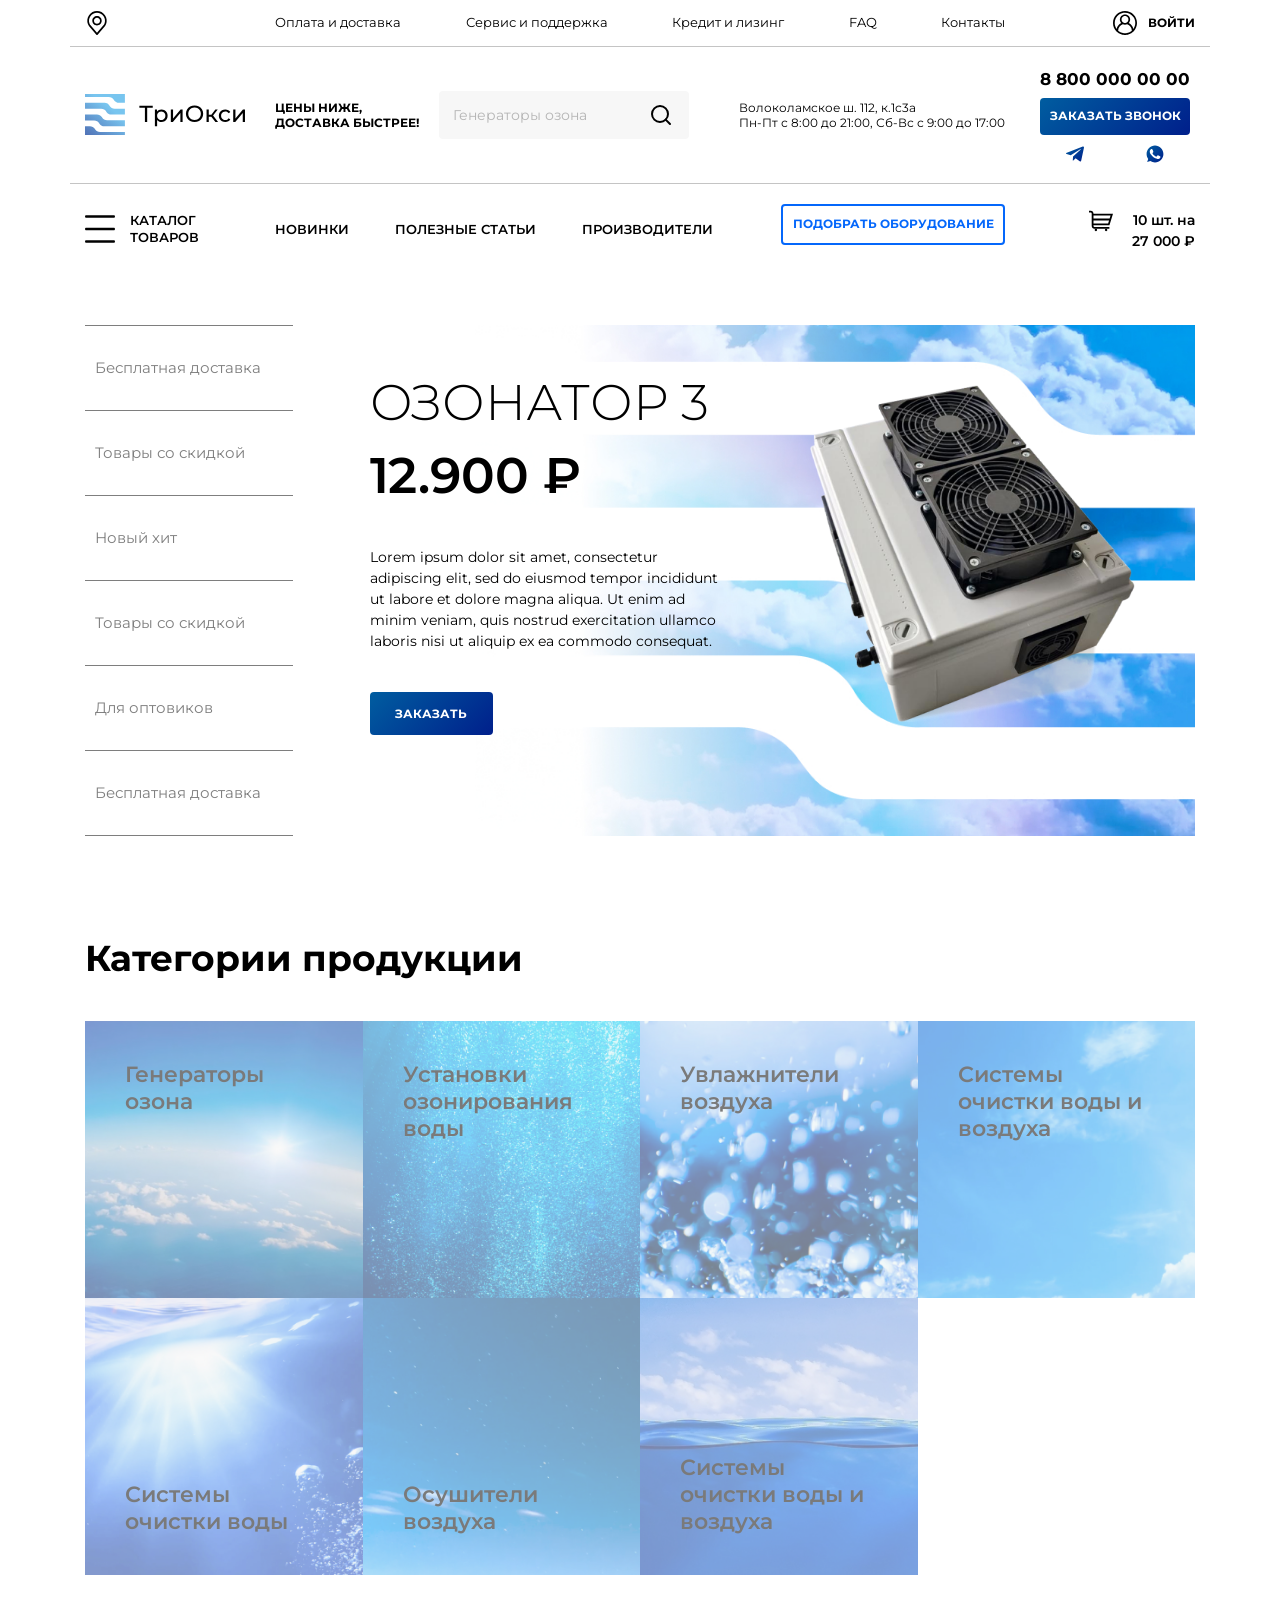
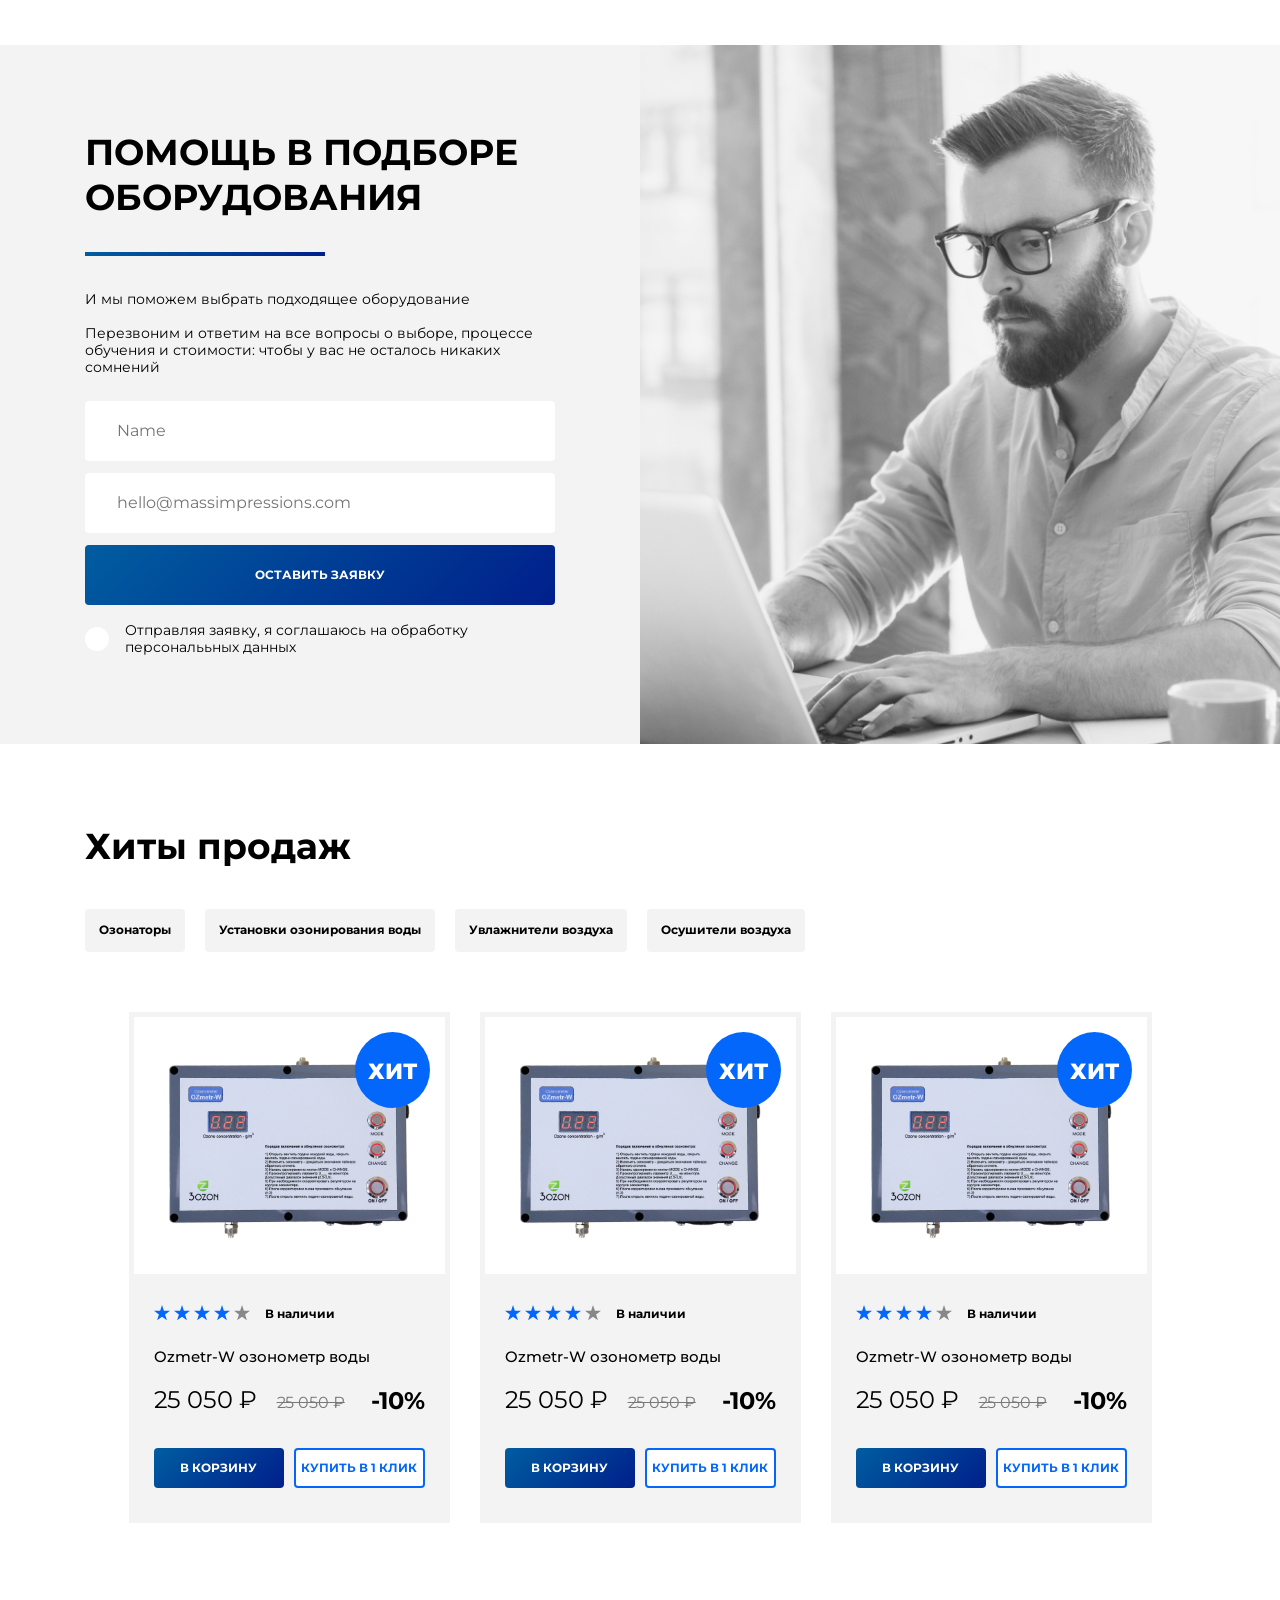
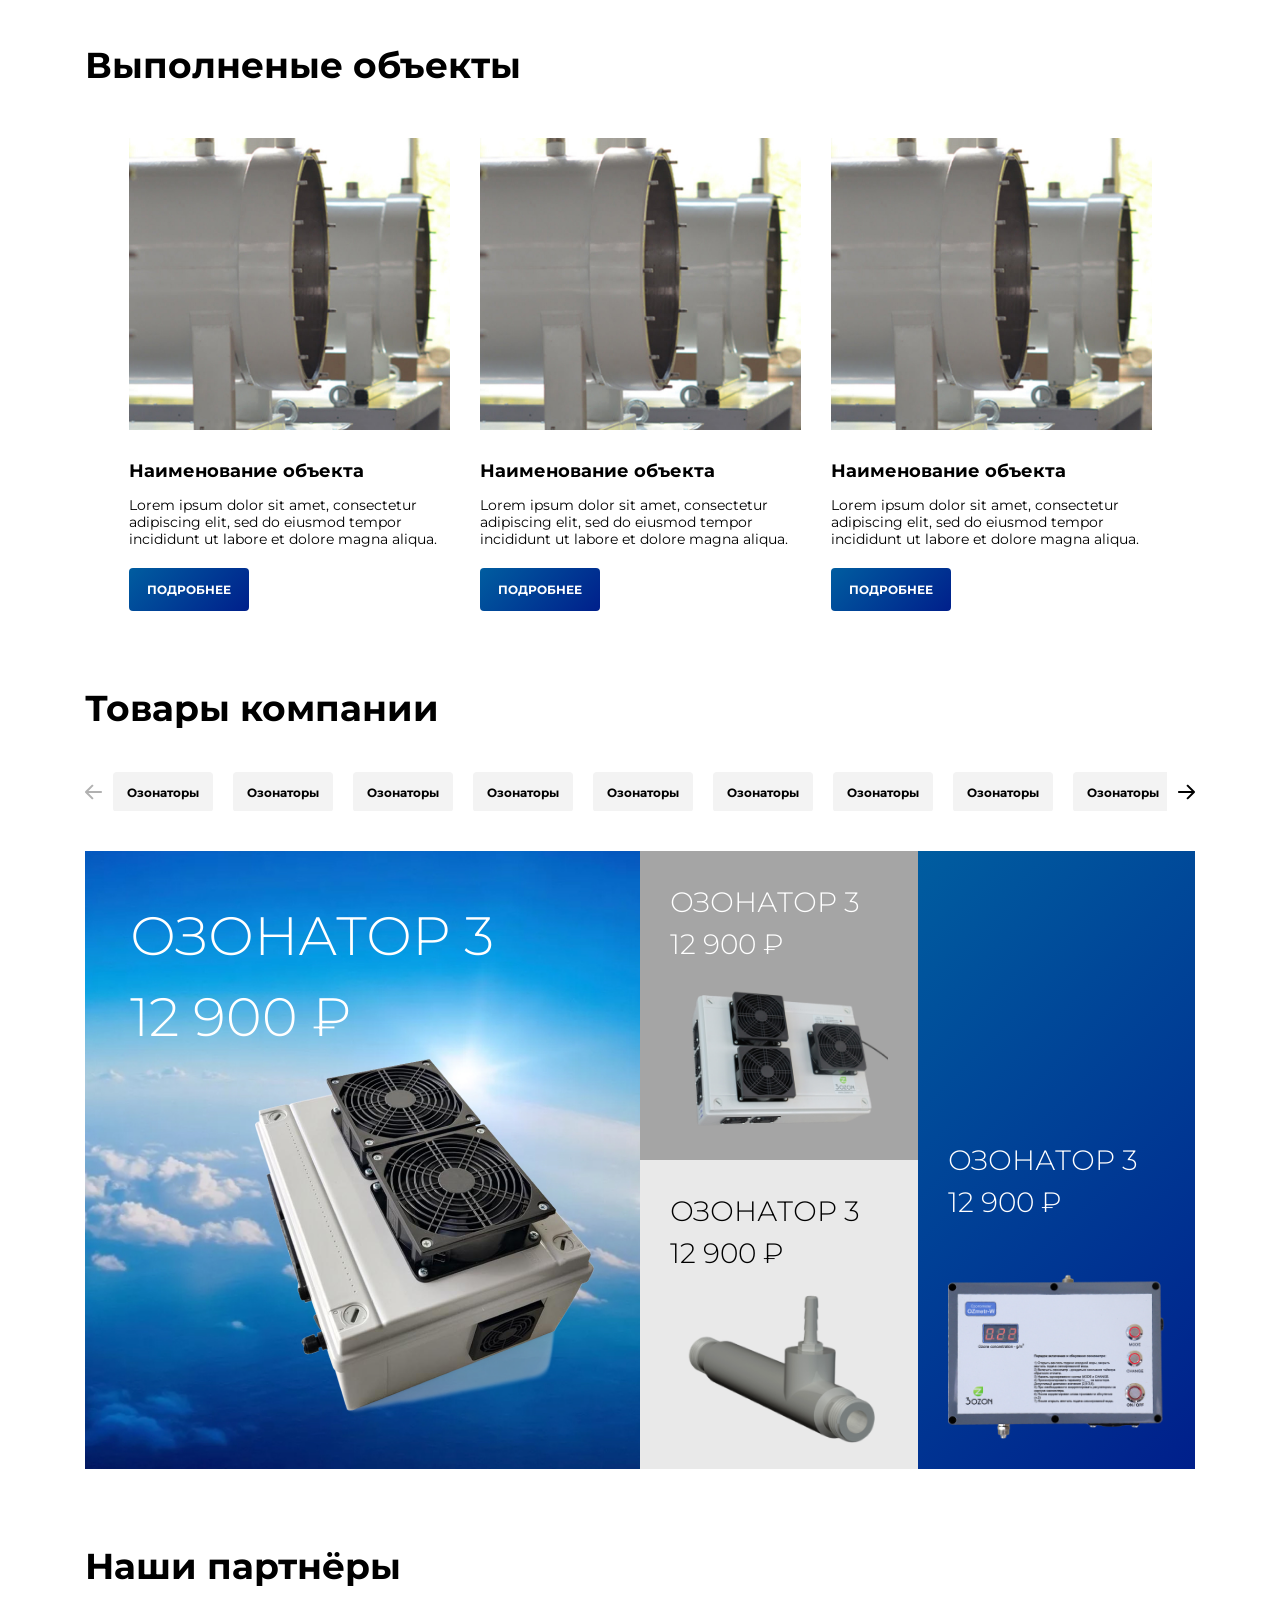
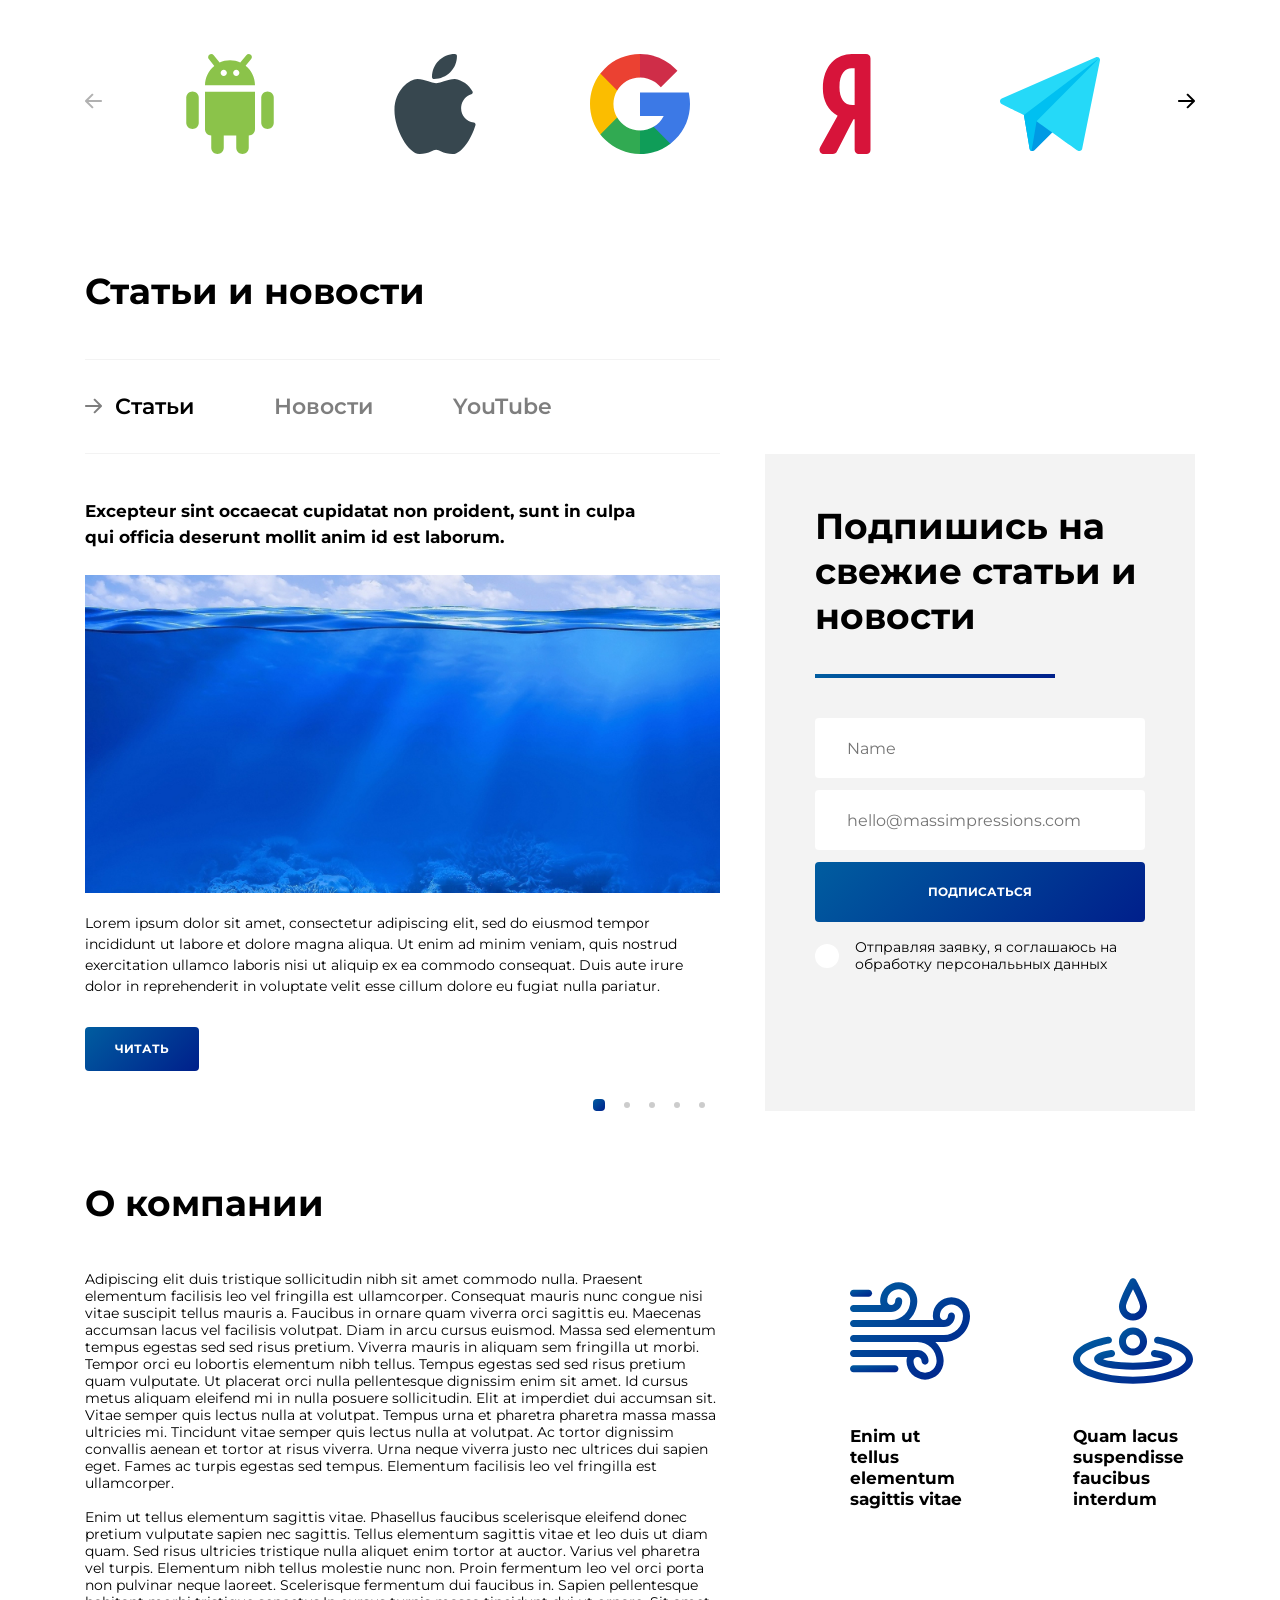
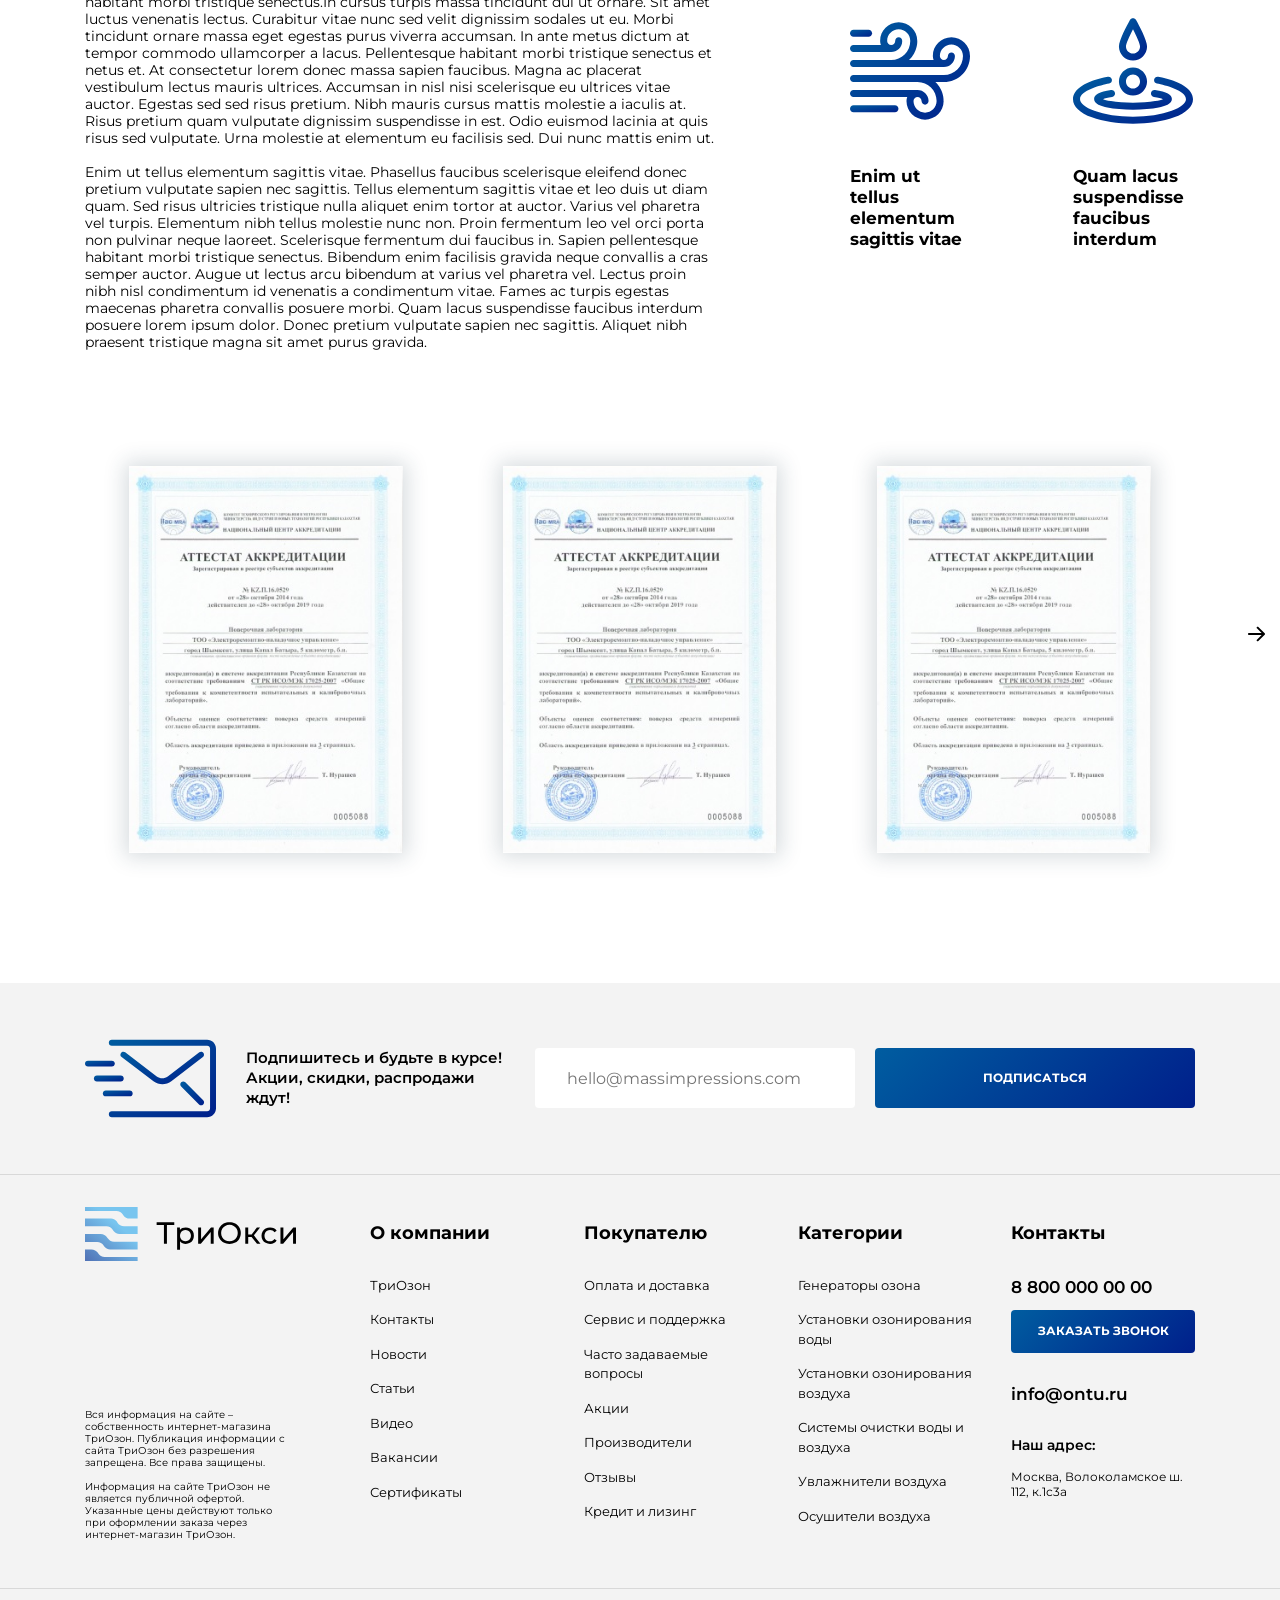
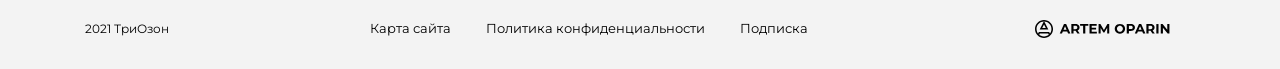
==== index.html @ 74785db8 "make up contacts.html aboutus.html" ====
<!doctype html>
<html lang="ru">

<head>
  <meta charset="UTF-8">
  <meta name="viewport" content="width=device-width,initial-scale=1">
  <meta http-equiv="X-UA-Compatible" content="ie=edge">
  <link rel="shortcut icon" href="img/favicon/favicon.ico">
  <link rel="icon" type="image/vnd.microsoft.icon" href="img/favicon/favicon.ico">
  <link rel="icon" type="image/x-icon" href="img/favicon/favicon.ico">
  <link rel="icon" href="img/favicon/favicon.ico">
  <title>Title</title>
  <link href="vendors~main.css" rel="stylesheet">
  <link href="main.css" rel="stylesheet">
</head>

<body>
  <header class="header">
    <div class="container">
      <div class="row header__row d-flex align-items-center">

        <div class="col-3 col-sm-4 col-lg-2">
          <div class="header__burger js-burger">
            <span class="js-burger"></span>
          </div>
          <div class="header__burger-fixed"></div>
          <a href="#" class="header__city d-none d-lg-flex align-items-center js-region">
            <img src="img/map.svg" alt="map" class="js-region">
            <span class="js-region js-region-city">
              Москва
            </span>
          </a>
        </div>
        <div class="col-6 col-sm-4 col-lg-8 js-adaptive-logo d-flex justify-content-center d-lg-block">
          <div class="hamburger-menu">
            <nav id="header-menu-one">
              <a href="#">Оплата и доставка</a>
              <a href="#">Сервис и поддержка</a>
              <a href="#">Кредит и лизинг</a>
              <a href="#">FAQ</a>
              <a href="#">Контакты</a>
            </nav>
          </div>

        </div>
        <div class="col-3 col-sm-4 col-lg-2">
          <a href="" class="header__login d-flex align-items-center justify-content-end">
            <img src="img/user.svg" alt="user">
            <span>
              ВОЙТИ
            </span>
          </a>
        </div>
      </div>
      <div class="row header__row d-none d-lg-flex align-items-center">
        <div class="col-2">
          <a data-da=".js-adaptive-logo,991,1" href="index.html" class="header__logo">
            <img src="img/logoheader.svg" alt="">
          </a>
        </div>
        <div class="col-7 col-xl-8 d-flex align-items-center justify-content-between">
          <div class="header__text">
            Цены ниже, <br>
            доставка быстрее!
          </div>
          <div class="header__search">
            <div class="header__search-img">
              <img src="img/search.svg" class="js-search" alt="">
            </div>
            <form action="">
              <div class="form-wrapper-header">
                <span>
                  <input type="search" class="form-control" placeholder="Генераторы озона">
                </span>
                <span>
                  <button type="submit">
                    <div><img src="img/search.svg" alt=""></div>
                  </button>
                </span>
              </div>
            </form>
          </div>
          <div class="header__info">
            Волоколамское ш. 112, к.1с3а
            <br>
            Пн-Пт с 8:00 до 21:00, Сб-Вс с 9:00 до 17:00
          </div>

        </div>
        <div class="col-3 col-xl-2 d-flex justify-content-end">
          <div class="header__tel d-flex align-items-center flex-wrap justify-content-between">
            <a href="tel:8 800 000 00 00" class="header__link">
              8 800 000 00 00
            </a>
            <a href="#" class="btn header__btn js-call">
              ЗАКАЗАТЬ ЗВОНОК
            </a>
            <a href="#" class="header__icon">
              <img src="img/telegram.svg" alt="">
            </a>
            <a href="#" class="header__icon">
              <img src="img/whatsapp.svg" alt="">
            </a>
          </div>
        </div>
      </div>
      <div class="row header__row d-flex align-items-center">
        <div class="col-3 col-sm-4 col-lg-2">
          <a href="#" class="header__catalog d-flex align-items-center">
            <img src="img/burger.svg" alt="" class="d-none d-lg-block">
            <span>
              КАТАЛОГ ТОВАРОВ
            </span>
          </a>
          <div class="header-catalog__wrapper">
            <div class="container">
              <div class="row">
                <div class="col-12 col-lg-7 col-xl-6">
                  <ul class="header-catalog__list">
                    <li><a href="#">Генераторы озона</a></li>
                    <li><a href="#">Установки озонирования воды</a></li>
                    <li><a href="#">Установки озонирования воздуха</a></li>
                    <li><a href="#">Системы очистки воды и воздуха</a></li>
                    <li><a href="#">Увлажнители воздуха</a></li>
                    <li><a href="#">Осушители воздуха</a></li>
                    <li><a href="#">Генераторы озона</a></li>
                    <li><a href="#">Установки озонирования воды</a></li>
                    <li><a href="#">Генераторы озона</a></li>
                    <li><a href="#">Установки озонирования воды</a></li>
                    <li><a href="#">Установки озонирования воздуха</a></li>
                    <li><a href="#">Системы очистки воды и воздуха</a></li>
                    <li><a href="#">Увлажнители воздуха</a></li>
                    <li><a href="#">Осушители воздуха</a></li>
                    <li><a href="#">Генераторы озона</a></li>
                    <li><a href="#">Генераторы озона</a></li>
                  </ul>
                </div>

                <div class="d-none d-lg-flex col-lg-5 col-xl-6">
                  <div class="header-catalog__img" style="background-image: url('img/menuhoverbg.jpg');">
                    <img src="img/menuhover.png" alt="">
                  </div>
                </div>
              </div>
            </div>


          </div>
        </div>
        <div class="col-6 col-sm-4 col-lg-8 d-flex justify-content-center justify-content-lg-between align-items-center">
          <nav data-da=".hamburger-menu,991,last" id="header-menu-two">
            <a href="#">НОВИНКИ</a>
            <a href="#">ПОЛЕЗНЫЕ СТАТЬИ</a>
            <a href="#">ПРОИЗВОДИТЕЛИ</a>
          </nav>
          <a href="#" class="btn btn-blue header__btn js-assortment">ПОДОБРАТЬ ОБОРУДОВАНИЕ</a>
        </div>
        <div class="col-3 col-sm-4 col-lg-2">
          <div class="header__basket d-flex align-items-center">
            <img src="img/basketico.svg" alt="">
            <span>10 шт. на </span> <span>&nbsp; 27 000 ₽</span>
          </div>
        </div>
      </div>
    </div>
  </header>
  <main class="main">
    <section class="banner">
      <div class="container">
        <div class="row">
          <div class="col-12 col-lg-2 d-flex d-lg-block justify-content-between flex-wrap flex-sm-nowrap">
            <a href="#" class="banner__adv">Бесплатная доставка</a>
            <a href="#" class="banner__adv">Товары со скидкой</a>
            <a href="#" class="banner__adv">Новый хит</a>
            <a href="#" class="banner__adv">Товары со скидкой</a>
            <a href="#" class="banner__adv">Для оптовиков</a>
            <a href="#" class="banner__adv">Бесплатная доставка</a>
          </div>
          <div class="col-12 mt-3 mt-sm-0 col-lg-10 banner__bg" style="background-image: url('img/bannerbg.jpg')">
            <div class="row">
              <div class="col-12 col-sm-6 d-flex align-items-center">
                <div class="banner__text">
                  <h1 class="banner__title">
                    ОЗОНАТОР 3
                  </h1>
                  <p class="banner__price">
                    12.900 ₽
                  </p>
                  <p class="banner__descr">
                    Lorem ipsum dolor sit amet, consectetur adipiscing elit, sed do eiusmod tempor
                    incididunt ut labore et dolore magna aliqua. Ut enim ad minim veniam, quis nostrud
                    exercitation ullamco laboris nisi ut aliquip ex ea commodo consequat.
                  </p>
                  <a href="#" class="btn banner__btn">
                    ЗАКАЗАТЬ
                  </a>
                </div>

              </div>
              <div class="col-12 col-sm-6">
                <div class="banner__img d-flex align-items-center justify-content-center">
                  <img src="img/ozonator.png" alt="">
                </div>
              </div>
            </div>
          </div>
        </div>
      </div>
    </section>
    <section class="catalog-block">
      <div class="container">
        <h2 class="title catalog-block__title">
          Категории продукции
        </h2>
        <div class="board catalog-block__board">

          <a href="#" class="catalog-block__item" style="background-image: url('img/catalog1.jpg')">
            <div class="catalog-block__name">
              Генераторы
              <br>
              озона
            </div>
          </a>

          <a href="#" class="catalog-block__item" style="background-image: url('img/catalog2.jpg')">
            <div class="catalog-block__name">
              Установки
              озонирования
              воды

            </div>
          </a>

          <a href="#" class="catalog-block__item" style="background-image: url('img/catalog3.jpg')">
            <div class="catalog-block__name">
              Увлажнители
              воздуха
            </div>
          </a>

          <a href="#" class="catalog-block__item" style="background-image: url('img/catalog4.jpg')">
            <div class="catalog-block__name">
              Системы очистки
              воды и воздуха
            </div>
          </a>

          <a href="#" class="catalog-block__item catalog-block__item-bottom" style="background-image: url('img/catalog5.jpg');">
            <div class="catalog-block__name">
              Системы
              очистки воды
            </div>
          </a>

          <a href="#" class="catalog-block__item catalog-block__item-bottom" style="background-image: url('img/catalog6.jpg')">
            <div class="catalog-block__name">
              Осушители <br>
              воздуха
            </div>
          </a>

          <a href="#" class="catalog-block__item catalog-block__item-bottom" style="background-image: url('img/catalog7.jpg')">
            <div class="catalog-block__name">
              Системы очистки
              воды и воздуха
            </div>
          </a>

        </div>
      </div>

    </section>
    <section class="help">
      <div class="help__gray">
        <div class="container d-flex justify-content-center justify-content-md-end">
          <div class="row help__wrapper">
            <h2 class="title help__title">
              ПОМОЩЬ В ПОДБОРЕ
              ОБОРУДОВАНИЯ
            </h2>
            <div class="help__line">

            </div>
            <div class="help__descr">
              И мы поможем выбрать подходящее оборудование
              <br>
              <br>
              Перезвоним и ответим на все вопросы о выборе, процессе обучения и стоимости: чтобы у вас не
              осталось
              никаких сомнений
            </div>
            <div class="help-form">
              <form action="">
                <div class="help-form__wrapper">
                  <span><input type="text" placeholder="Name" class="form-control form__input help-form__input"></span>
                  <span><input type="email" placeholder="hello@massimpressions.com" class="form-control form__input help-form__input"></span>
                  <button type="submit" class="btn help-form__btn">оставить заявку</button>

                  <input type="checkbox" class="form-control check help-form__check" name="agreement" id="agreement">
                  <label for="agreement" class="agreement help-form__agreement">Отправляя заявку, я
                    соглашаюсь
                    на обработку персональьных данных</label>
                </div>
              </form>
            </div>
          </div>
        </div>
      </div>
      <div class="help__bg" style="background-image: url('img/help.jpg')">

      </div>
    </section>
    <section class="hit">
      <div class="container">
        <div class="row">

          <div class="col-12">
            <h2 class="title hit__title">
              Хиты продаж
            </h2>
          </div>

          <div class="col-12">
            <div class="tags d-flex flex-wrap">
              <a href="#" class="tags__item js-hit-link">Озонаторы</a>
              <a href="#" class="tags__item js-hit-link">Установки озонирования воды</a>
              <a href="#" class="tags__item js-hit-link">Увлажнители воздуха</a>
              <a href="#" class="tags__item js-hit-link">Осушители воздуха</a>
            </div>
          </div>


          <div class="col-12">

            <div class="js-hit-tabs">
              <div class="row">

                <div class="swiper-container-card">
                  <div class="swiper-wrapper">

                    <div class="swiper-slide">
                      <div class="card__item">
                        <div class="card__plus">
                          ХИТ
                        </div>
                        <a href="img/card.jpg" data-gallery="ozonator" class="card__img glightbox">
                          <img src="img/card.jpg" alt="card">
                        </a>
                        <div class="card__descr">
                          <div class="d-flex align-items-center">
                            <ul class="rating-star card__rating">
                              <li class="active"></li>
                              <li class="active"></li>
                              <li class="active"></li>
                              <li class="active"></li>
                              <li></li>
                            </ul>
                            <p class="card__availability">
                              В наличии
                            </p>
                          </div>

                          <a href="card.html" class="card__name">
                            Ozmetr-W озонометр воды
                          </a>
                          <div class="d-flex align-items-center justify-content-between">
                            <div class="card__price">
                              25 050 ₽
                              <span>
                                25 050 ₽
                              </span>

                            </div>
                            <span class="card__sale">
                              -10%
                            </span>
                          </div>

                          <div class="card__btns d-flex justify-content-between">
                            <a href="#" class="btn card__btn js-card-basket">в корзину</a>
                            <a href="#" class="btn btn-blue card__btn js-card-one-click">купить
                              в 1
                              клик</a>
                          </div>
                        </div>
                      </div>
                    </div>

                    <div class="swiper-slide">
                      <div class="card__item">
                        <div class="card__plus">
                          ХИТ
                        </div>
                        <a href="img/card.jpg" data-gallery="ozonator" class="card__img glightbox">
                          <img src="img/card.jpg" alt="card">
                        </a>
                        <div class="card__descr">
                          <div class="d-flex align-items-center">
                            <ul class="rating-star card__rating">
                              <li class="active"></li>
                              <li class="active"></li>
                              <li class="active"></li>
                              <li class="active"></li>
                              <li></li>
                            </ul>
                            <p class="card__availability">
                              В наличии
                            </p>
                          </div>

                          <a href="card.html" class="card__name">
                            Ozmetr-W озонометр воды
                          </a>
                          <div class="d-flex align-items-center justify-content-between">
                            <div class="card__price">
                              25 050 ₽
                              <span>
                                25 050 ₽
                              </span>

                            </div>
                            <span class="card__sale">
                              -10%
                            </span>
                          </div>

                          <div class="card__btns d-flex justify-content-between">
                            <a href="#" class="btn card__btn js-card-basket">в корзину</a>
                            <a href="#" class="btn btn-blue card__btn js-card-one-click">купить
                              в 1
                              клик</a>
                          </div>
                        </div>
                      </div>
                    </div>

                    <div class="swiper-slide">
                      <div class="card__item">
                        <div class="card__plus">
                          ХИТ
                        </div>
                        <a href="img/card.jpg" data-gallery="ozonator" class="card__img glightbox">
                          <img src="img/card.jpg" alt="card">
                        </a>
                        <div class="card__descr">
                          <div class="d-flex align-items-center">
                            <ul class="rating-star card__rating">
                              <li class="active"></li>
                              <li class="active"></li>
                              <li class="active"></li>
                              <li class="active"></li>
                              <li></li>
                            </ul>
                            <p class="card__availability">
                              В наличии
                            </p>
                          </div>

                          <a href="card.html" class="card__name">
                            Ozmetr-W озонометр воды
                          </a>
                          <div class="d-flex align-items-center justify-content-between">
                            <div class="card__price">
                              25 050 ₽
                              <span>
                                25 050 ₽
                              </span>

                            </div>
                            <span class="card__sale">
                              -10%
                            </span>
                          </div>

                          <div class="card__btns d-flex justify-content-between">
                            <a href="#" class="btn card__btn js-card-basket">в корзину</a>
                            <a href="#" class="btn btn-blue card__btn js-card-one-click">купить
                              в 1
                              клик</a>
                          </div>
                        </div>
                      </div>
                    </div>


                  </div>
                </div>
                <div class="card__next">
                  <img src="img/arrright.svg" alt="">

                </div>
                <div class="card__prev">
                  <img src="img/arrright.svg" alt="">
                </div>
              </div>
            </div>

            <div class="js-hit-tabs">
              <div class="row">
                <div class="swiper-container-card">
                  <div class="swiper-wrapper">

                    <div class="swiper-slide">
                      <div class="card__item">
                        <div class="card__plus">
                          ХИТ
                        </div>
                        <a href="img/card.jpg" data-gallery="installation" class="card__img glightbox">
                          <img src="img/card.jpg" alt="card">
                        </a>
                        <div class="card__descr">
                          <div class="d-flex align-items-center">
                            <ul class="rating-star card__rating">
                              <li class="active"></li>
                              <li class="active"></li>
                              <li class="active"></li>
                              <li class="active"></li>
                              <li></li>
                            </ul>
                            <p class="card__availability">
                              В наличии
                            </p>
                          </div>

                          <a href="card.html" class="card__name">
                            Ozmetr-W озонометр воды
                          </a>
                          <div class="d-flex align-items-center justify-content-between">
                            <div class="card__price">
                              25 050 ₽
                              <span>
                                25 050 ₽
                              </span>

                            </div>
                            <span class="card__sale">
                              -10%
                            </span>
                          </div>

                          <div class="card__btns d-flex justify-content-between">
                            <a href="#" class="btn card__btn js-card-basket">в корзину</a>
                            <a href="#" class="btn btn-blue card__btn js-card-one-click">купить
                              в 1
                              клик</a>
                          </div>
                        </div>
                      </div>
                    </div>

                    <div class="swiper-slide">
                      <div class="card__item">
                        <div class="card__plus">
                          ХИТ
                        </div>
                        <a href="img/card.jpg" data-gallery="installation" class="card__img glightbox">
                          <img src="img/card.jpg" alt="card">
                        </a>
                        <div class="card__descr">
                          <div class="d-flex align-items-center">
                            <ul class="rating-star card__rating">
                              <li class="active"></li>
                              <li class="active"></li>
                              <li class="active"></li>
                              <li class="active"></li>
                              <li></li>
                            </ul>
                            <p class="card__availability">
                              В наличии
                            </p>
                          </div>

                          <a href="card.html" class="card__name">
                            Ozmetr-W озонометр воды
                          </a>
                          <div class="d-flex align-items-center justify-content-between">
                            <div class="card__price">
                              25 050 ₽
                              <span>
                                25 050 ₽
                              </span>

                            </div>
                            <span class="card__sale">
                              -10%
                            </span>
                          </div>

                          <div class="card__btns d-flex justify-content-between">
                            <a href="#" class="btn card__btn js-card-basket">в корзину</a>
                            <a href="#" class="btn btn-blue card__btn js-card-one-click">купить
                              в 1
                              клик</a>
                          </div>
                        </div>
                      </div>
                    </div>

                  </div>
                </div>
                <div class="card__next">
                  <img src="img/arrright.svg" alt="">

                </div>
                <div class="card__prev">
                  <img src="img/arrright.svg" alt="">
                </div>
              </div>
            </div>

            <div class="js-hit-tabs">
              <div class="row">
                <div class="swiper-container-card">
                  <div class="swiper-wrapper">

                    <div class="swiper-slide">
                      <div class="card__item">
                        <div class="card__plus">
                          ХИТ
                        </div>
                        <a href="img/card.jpg" data-gallery="humidifier" class="card__img glightbox">
                          <img src="img/card.jpg" alt="card">
                        </a>
                        <div class="card__descr">
                          <div class="d-flex align-items-center">
                            <ul class="rating-star card__rating">
                              <li class="active"></li>
                              <li class="active"></li>
                              <li class="active"></li>
                              <li class="active"></li>
                              <li></li>
                            </ul>
                            <p class="card__availability">
                              В наличии
                            </p>
                          </div>

                          <a href="card.html" class="card__name">
                            Ozmetr-W озонометр воды
                          </a>
                          <div class="d-flex align-items-center justify-content-between">
                            <div class="card__price">
                              25 050 ₽
                              <span>
                                25 050 ₽
                              </span>

                            </div>
                            <span class="card__sale">
                              -10%
                            </span>
                          </div>

                          <div class="card__btns d-flex justify-content-between">
                            <a href="#" class="btn card__btn js-card-basket">в корзину</a>
                            <a href="#" class="btn btn-blue card__btn js-card-one-click">купить
                              в 1
                              клик</a>
                          </div>
                        </div>
                      </div>
                    </div>

                  </div>
                </div>
                <div class="card__next">
                  <img src="img/arrright.svg" alt="">

                </div>
                <div class="card__prev">
                  <img src="img/arrright.svg" alt="">
                </div>
              </div>
            </div>

            <div class="js-hit-tabs">
              <div class="row">
                <div class="swiper-container-card">
                  <div class="swiper-wrapper">

                    <div class="swiper-slide">
                      <div class="card__item">
                        <div class="card__plus">
                          ХИТ
                        </div>
                        <a href="img/card.jpg" data-gallery="dehumidifier" class="card__img glightbox">
                          <img src="img/card.jpg" alt="card">
                        </a>
                        <div class="card__descr">
                          <div class="d-flex align-items-center">
                            <ul class="rating-star card__rating">
                              <li class="active"></li>
                              <li class="active"></li>
                              <li class="active"></li>
                              <li class="active"></li>
                              <li></li>
                            </ul>
                            <p class="card__availability">
                              В наличии
                            </p>
                          </div>

                          <a href="card.html" class="card__name">
                            Ozmetr-W озонометр воды
                          </a>
                          <div class="d-flex align-items-center justify-content-between">
                            <div class="card__price">
                              25 050 ₽
                              <span>
                                25 050 ₽
                              </span>

                            </div>
                            <span class="card__sale">
                              -10%
                            </span>
                          </div>

                          <div class="card__btns d-flex justify-content-between">
                            <a href="#" class="btn card__btn js-card-basket">в корзину</a>
                            <a href="#" class="btn btn-blue card__btn js-card-one-click">купить
                              в 1
                              клик</a>
                          </div>
                        </div>
                      </div>
                    </div>

                    <div class="swiper-slide">
                      <div class="card__item">
                        <div class="card__plus">
                          ХИТ
                        </div>
                        <a href="img/card.jpg" data-gallery="dehumidifier" class="card__img glightbox">
                          <img src="img/card.jpg" alt="card">
                        </a>
                        <div class="card__descr">
                          <div class="d-flex align-items-center">
                            <ul class="rating-star card__rating">
                              <li class="active"></li>
                              <li class="active"></li>
                              <li class="active"></li>
                              <li class="active"></li>
                              <li></li>
                            </ul>
                            <p class="card__availability">
                              В наличии
                            </p>
                          </div>

                          <a href="card.html" class="card__name">
                            Ozmetr-W озонометр воды
                          </a>
                          <div class="d-flex align-items-center justify-content-between">
                            <div class="card__price">
                              25 050 ₽
                              <span>
                                25 050 ₽
                              </span>

                            </div>
                            <span class="card__sale">
                              -10%
                            </span>
                          </div>

                          <div class="card__btns d-flex justify-content-between">
                            <a href="#" class="btn card__btn js-card-basket">в корзину</a>
                            <a href="#" class="btn btn-blue card__btn js-card-one-click">купить
                              в 1
                              клик</a>
                          </div>
                        </div>
                      </div>
                    </div>

                    <div class="swiper-slide">
                      <div class="card__item">
                        <div class="card__plus">
                          ХИТ
                        </div>
                        <a href="img/card.jpg" data-gallery="dehumidifier" class="card__img glightbox">
                          <img src="img/card.jpg" alt="card">
                        </a>
                        <div class="card__descr">
                          <div class="d-flex align-items-center">
                            <ul class="rating-star card__rating">
                              <li class="active"></li>
                              <li class="active"></li>
                              <li class="active"></li>
                              <li class="active"></li>
                              <li></li>
                            </ul>
                            <p class="card__availability">
                              В наличии
                            </p>
                          </div>

                          <a href="card.html" class="card__name">
                            Ozmetr-W озонометр воды
                          </a>
                          <div class="d-flex align-items-center justify-content-between">
                            <div class="card__price">
                              25 050 ₽
                              <span>
                                25 050 ₽
                              </span>

                            </div>
                            <span class="card__sale">
                              -10%
                            </span>
                          </div>

                          <div class="card__btns d-flex justify-content-between">
                            <a href="#" class="btn card__btn js-card-basket">в корзину</a>
                            <a href="#" class="btn btn-blue card__btn js-card-one-click">купить
                              в 1
                              клик</a>
                          </div>
                        </div>
                      </div>
                    </div>

                  </div>
                </div>
                <div class="card__next">
                  <img src="img/arrright.svg" alt="">

                </div>
                <div class="card__prev">
                  <img src="img/arrright.svg" alt="">
                </div>

              </div>
            </div>

          </div>
        </div>

      </div>

    </section>
    <section class="object">
      <div class="container">
        <div class="row">

          <div class="col-12">
            <h2 class="title object__title">
              Выполненые объекты
            </h2>
          </div>

          <div class="col-12">
            <div class="row">
              <div class="swiper-container-object">
                <div class="swiper-wrapper">

                  <div class="swiper-slide">
                    <div class="object__item">
                      <div class="object__img">
                        <img src="img/obj.jpg" alt="">
                      </div>
                      <h3 class="object__name">
                        Наименование объекта
                      </h3>
                      <p class="object__descr">
                        Lorem ipsum dolor sit amet, consectetur adipiscing elit, sed do eiusmod
                        tempor
                        incididunt ut labore et dolore magna aliqua.
                      </p>
                      <a href="#" class="btn object__btn">
                        подробнее
                      </a>
                    </div>
                  </div>

                  <div class="swiper-slide">
                    <div class="object__item">
                      <div class="object__img">
                        <img src="img/obj.jpg" alt="">
                      </div>
                      <h3 class="object__name">
                        Наименование объекта
                      </h3>
                      <p class="object__descr">
                        Lorem ipsum dolor sit amet, consectetur adipiscing elit, sed do eiusmod
                        tempor
                        incididunt ut labore et dolore magna aliqua.
                      </p>
                      <a href="#" class="btn object__btn">
                        подробнее
                      </a>
                    </div>
                  </div>

                  <div class="swiper-slide">
                    <div class="object__item">
                      <div class="object__img">
                        <img src="img/obj.jpg" alt="">
                      </div>
                      <h3 class="object__name">
                        Наименование объекта
                      </h3>
                      <p class="object__descr">
                        Lorem ipsum dolor sit amet, consectetur adipiscing elit, sed do eiusmod
                        tempor
                        incididunt ut labore et dolore magna aliqua.
                      </p>
                      <a href="#" class="btn object__btn">
                        подробнее
                      </a>
                    </div>
                  </div>

                </div>
              </div>
              <div class="object__next">
                <img src="img/arrright.svg" alt="">

              </div>
              <div class="object__prev">
                <img src="img/arrright.svg" alt="">
              </div>
            </div>
          </div>
        </div>
      </div>
    </section>
    <section class="product-block">
      <div class="container">
        <div class="row">
          <div class="col-12">
            <h2 class="title product-block__title">
              Товары компании
            </h2>
          </div>
          <div class="col-12">
            <div class="tags">
              <div class="swiper-container-tags">
                <div class="swiper-wrapper">

                  <div class="swiper-slide swiper-slide__wauto">
                    <a href="#" class="tags__item">Озонаторы</a>
                  </div>

                  <div class="swiper-slide swiper-slide__wauto">
                    <a href="#" class="tags__item">Озонаторы</a>
                  </div>

                  <div class="swiper-slide swiper-slide__wauto">
                    <a href="#" class="tags__item">Озонаторы</a>
                  </div>

                  <div class="swiper-slide swiper-slide__wauto">
                    <a href="#" class="tags__item">Озонаторы</a>
                  </div>

                  <div class="swiper-slide swiper-slide__wauto">
                    <a href="#" class="tags__item">Озонаторы</a>
                  </div>

                  <div class="swiper-slide swiper-slide__wauto">
                    <a href="#" class="tags__item">Озонаторы</a>
                  </div>

                  <div class="swiper-slide swiper-slide__wauto">
                    <a href="#" class="tags__item">Озонаторы</a>
                  </div>

                  <div class="swiper-slide swiper-slide__wauto">
                    <a href="#" class="tags__item">Озонаторы</a>
                  </div>

                  <div class="swiper-slide swiper-slide__wauto">
                    <a href="#" class="tags__item">Озонаторы</a>
                  </div>

                  <div class="swiper-slide swiper-slide__wauto">
                    <a href="#" class="tags__item">Озонаторы</a>
                  </div>

                  <div class="swiper-slide swiper-slide__wauto">
                    <a href="#" class="tags__item">Озонаторы</a>
                  </div>

                  <div class="swiper-slide swiper-slide__wauto">
                    <a href="#" class="tags__item">Озонаторы</a>
                  </div>

                  <div class="swiper-slide swiper-slide__wauto">
                    <a href="#" class="tags__item">Озонаторы</a>
                  </div>

                  <div class="swiper-slide swiper-slide__wauto">
                    <a href="#" class="tags__item">Озонаторы</a>
                  </div>

                </div>


              </div>
              <div class="tags__next">
                <img src="img/arrright.svg" alt="">

              </div>
              <div class="tags__prev">
                <img src="img/arrright.svg" alt="">
              </div>
            </div>
          </div>
          <div class="col-12">
            <div class="board product-block__board">
              <div class="product-block__left" style="background-image: url('img/bgleft.jpg')">
                <div class="product-block__name-big">
                  ОЗОНАТОР 3
                </div>
                <div class="product-block__price-big">
                  12 900 ₽
                </div>
                <div class="product-block__img d-flex justify-content-end">
                  <img src="img/ozon1.png" alt="">
                </div>
              </div>
              <div class="board product-block__right">
                <div class="product-block__left-min">
                  <div class="product-block__top" style="background-color: #A5A5A5;">
                    <div>
                      <div class="product-block__name">
                        ОЗОНАТОР 3
                      </div>
                      <div class="product-block__price">
                        12 900 ₽
                      </div>
                    </div>

                    <div class="product-block__img justify-content-end">
                      <img src="img/ozon2.png" alt="">
                    </div>
                  </div>
                  <div class="product-block__bottom" style="background-color: #E9E9E9;">
                    <div class="product-block__name">
                      <span>ОЗОНАТОР 3</span>
                    </div>
                    <div class="product-block__price">
                      <span>12 900 ₽</span>
                    </div>
                    <div class="product-block__img justify-content-end">
                      <img src="img/ozon3.png" alt="">
                    </div>
                  </div>
                </div>
                <div class="product-block__right-min d-flex justify-content-end flex-column" style="background: linear-gradient(135deg, #005DA0 0%, #001F8B 100%);">
                  <div class="product-block__name">
                    ОЗОНАТОР 3
                  </div>
                  <div class="product-block__price pb-5">
                    12 900 ₽
                  </div>
                  <div class="product-block__img">
                    <img src="img/ozon4.png" alt="">
                  </div>
                </div>
              </div>
            </div>
          </div>
        </div>
      </div>
    </section>
    <section class="partners">
      <div class="container">
        <div class="row">
          <div class="col-12">
            <h2 class="title partners__title">
              Наши партнёры
            </h2>
          </div>
          <div class="col-12">
            <div class="tags">
              <div class="swiper-container-partners">
                <div class="swiper-wrapper">

                  <div class="swiper-slide">
                    <a href="#" class="partners__item">
                      <img src="img/android.svg" alt="">
                    </a>
                  </div>

                  <div class="swiper-slide">
                    <a href="#" class="partners__item">
                      <img src="img/apple.svg" alt="">
                    </a>
                  </div>

                  <div class="swiper-slide">
                    <a href="#" class="partners__item">
                      <img src="img/google.svg" alt="">
                    </a>
                  </div>

                  <div class="swiper-slide">
                    <a href="#" class="partners__item">
                      <img src="img/yandex.svg" alt="">
                    </a>
                  </div>

                  <div class="swiper-slide">
                    <a href="#" class="partners__item">
                      <img src="img/telegramp.svg" alt="">
                    </a>
                  </div>

                  <div class="swiper-slide">
                    <a href="#" class="partners__item">
                      <img src="img/instagram.svg" alt="">
                    </a>
                  </div>

                  <div class="swiper-slide">
                    <a href="#" class="partners__item">
                      <img src="img/android.svg" alt="">
                    </a>
                  </div>

                  <div class="swiper-slide">
                    <a href="#" class="partners__item">
                      <img src="img/apple.svg" alt="">
                    </a>
                  </div>

                  <div class="swiper-slide">
                    <a href="#" class="partners__item">
                      <img src="img/google.svg" alt="">
                    </a>
                  </div>

                  <div class="swiper-slide">
                    <a href="#" class="partners__item">
                      <img src="img/yandex.svg" alt="">
                    </a>
                  </div>

                  <div class="swiper-slide">
                    <a href="#" class="partners__item">
                      <img src="img/telegramp.svg" alt="">
                    </a>
                  </div>

                  <div class="swiper-slide">
                    <a href="#" class="partners__item">
                      <img src="img/instagram.svg" alt="">
                    </a>
                  </div>


                </div>


              </div>
              <div class="partners__next">
                <img src="img/arrright.svg" alt="">

              </div>
              <div class="partners__prev">
                <img src="img/arrright.svg" alt="">
              </div>
            </div>
          </div>
        </div>
      </div>
    </section>
    <section class="articles-block">
      <div class="container">
        <div class="row">
          <div class="col-12">
            <h2 class="title articles-block__title">
              Статьи и новости
            </h2>
          </div>
          <div class="col-12 col-lg-7">
            <nav class="line-nav">
              <a href="#" class="line-nav__link js-article-link">Статьи</a>
              <a href="#" class="line-nav__link js-article-link">Новости</a>
              <a href="#" class="line-nav__link js-article-link">YouTube</a>
            </nav>
          </div>
          <div class="d-none d-lg-block col-5"></div>

        </div>
        <div class="row d-flex">
          <div class="col-12 col-lg-7 d-flex">
            <div class="articles-block-content js-article-tabs">
              <div class="swiper-container-articles">
                <div class="swiper-wrapper">

                  <div class="swiper-slide">
                    <h3 class="articles-block__name">
                      Excepteur sint occaecat cupidatat non proident, sunt in culpa qui officia
                      deserunt mollit anim id est laborum.
                    </h3>
                    <div class="articles-block__img">
                      <img src="img/article-block.jpg" alt="article">
                    </div>
                    <p class="articles-block__descr">
                      Lorem ipsum dolor sit amet, consectetur adipiscing elit, sed do eiusmod tempor
                      incididunt ut labore et dolore magna aliqua. Ut enim ad minim veniam, quis
                      nostrud exercitation ullamco laboris nisi ut aliquip ex ea commodo consequat.
                      Duis aute irure dolor in reprehenderit in voluptate velit esse cillum dolore eu
                      fugiat nulla pariatur.
                    </p>
                    <a href="article.html" class="btn articles-block__btn">
                      читать
                    </a>
                  </div>

                  <div class="swiper-slide">
                    <h3 class="articles-block__name">
                      Excepteur sint occaecat cupidatat non proident, sunt in culpa qui officia
                      deserunt mollit anim id est laborum.
                    </h3>
                    <div class="articles-block__img">
                      <img src="img/article-block.jpg" alt="article">
                    </div>
                    <p class="articles-block__descr">
                      Lorem ipsum dolor sit amet, consectetur adipiscing elit, sed do eiusmod tempor
                      incididunt ut labore et dolore magna aliqua. Ut enim ad minim veniam, quis
                      nostrud exercitation ullamco laboris nisi ut aliquip ex ea commodo consequat.
                      Duis aute irure dolor in reprehenderit in voluptate velit esse cillum dolore eu
                      fugiat nulla pariatur.
                    </p>
                    <a href="article.html" class="btn articles-block__btn">
                      читать
                    </a>
                  </div>

                  <div class="swiper-slide">
                    <h3 class="articles-block__name">
                      Excepteur sint occaecat cupidatat non proident, sunt in culpa qui officia
                      deserunt mollit anim id est laborum.
                    </h3>
                    <div class="articles-block__img">
                      <img src="img/article-block.jpg" alt="article">
                    </div>
                    <p class="articles-block__descr">
                      Lorem ipsum dolor sit amet, consectetur adipiscing elit, sed do eiusmod tempor
                      incididunt ut labore et dolore magna aliqua. Ut enim ad minim veniam, quis
                      nostrud exercitation ullamco laboris nisi ut aliquip ex ea commodo consequat.
                      Duis aute irure dolor in reprehenderit in voluptate velit esse cillum dolore eu
                      fugiat nulla pariatur.
                    </p>
                    <a href="article.html" class="btn articles-block__btn">
                      читать
                    </a>
                  </div>

                  <div class="swiper-slide">
                    <h3 class="articles-block__name">
                      Excepteur sint occaecat cupidatat non proident, sunt in culpa qui officia
                      deserunt mollit anim id est laborum.
                    </h3>
                    <div class="articles-block__img">
                      <img src="img/article-block.jpg" alt="article">
                    </div>
                    <p class="articles-block__descr">
                      Lorem ipsum dolor sit amet, consectetur adipiscing elit, sed do eiusmod tempor
                      incididunt ut labore et dolore magna aliqua. Ut enim ad minim veniam, quis
                      nostrud exercitation ullamco laboris nisi ut aliquip ex ea commodo consequat.
                      Duis aute irure dolor in reprehenderit in voluptate velit esse cillum dolore eu
                      fugiat nulla pariatur.
                    </p>
                    <a href="article.html" class="btn articles-block__btn">
                      читать
                    </a>
                  </div>

                  <div class="swiper-slide">
                    <h3 class="articles-block__name">
                      Excepteur sint occaecat cupidatat non proident, sunt in culpa qui officia
                      deserunt mollit anim id est laborum.
                    </h3>
                    <div class="articles-block__img">
                      <img src="img/article-block.jpg" alt="article">
                    </div>
                    <p class="articles-block__descr">
                      Lorem ipsum dolor sit amet, consectetur adipiscing elit, sed do eiusmod tempor
                      incididunt ut labore et dolore magna aliqua. Ut enim ad minim veniam, quis
                      nostrud exercitation ullamco laboris nisi ut aliquip ex ea commodo consequat.
                      Duis aute irure dolor in reprehenderit in voluptate velit esse cillum dolore eu
                      fugiat nulla pariatur.
                    </p>
                    <a href="article.html" class="btn articles-block__btn">
                      читать
                    </a>
                  </div>

                </div>
                <div class="swiper-pagination-bullets">

                </div>
              </div>
            </div>

            <div class="articles-block-content js-article-tabs">
              <div class="swiper-container-articles">
                <div class="swiper-wrapper">

                  <div class="swiper-slide">
                    <h3 class="articles-block__name">
                      Excepteur sint occaecat cupidatat non proident, sunt in culpa qui officia
                      deserunt mollit anim id est laborum.
                    </h3>
                    <div class="articles-block__img">
                      <img src="img/article-block.jpg" alt="article">
                    </div>
                    <p class="articles-block__descr">
                      Lorem ipsum dolor sit amet, consectetur adipiscing elit, sed do eiusmod tempor
                      incididunt ut labore et dolore magna aliqua. Ut enim ad minim veniam, quis
                      nostrud exercitation ullamco laboris nisi ut aliquip ex ea commodo consequat.
                      Duis aute irure dolor in reprehenderit in voluptate velit esse cillum dolore eu
                      fugiat nulla pariatur.
                    </p>
                    <a href="article.html" class="btn articles-block__btn">
                      читать
                    </a>
                  </div>

                  <div class="swiper-slide">
                    <h3 class="articles-block__name">
                      Excepteur sint occaecat cupidatat non proident, sunt in culpa qui officia
                      deserunt mollit anim id est laborum.
                    </h3>
                    <div class="articles-block__img">
                      <img src="img/article-block.jpg" alt="article">
                    </div>
                    <p class="articles-block__descr">
                      Lorem ipsum dolor sit amet, consectetur adipiscing elit, sed do eiusmod tempor
                      incididunt ut labore et dolore magna aliqua. Ut enim ad minim veniam, quis
                      nostrud exercitation ullamco laboris nisi ut aliquip ex ea commodo consequat.
                      Duis aute irure dolor in reprehenderit in voluptate velit esse cillum dolore eu
                      fugiat nulla pariatur.
                    </p>
                    <a href="article.html" class="btn articles-block__btn">
                      читать
                    </a>
                  </div>

                  <div class="swiper-slide">
                    <h3 class="articles-block__name">
                      Excepteur sint occaecat cupidatat non proident, sunt in culpa qui officia
                      deserunt mollit anim id est laborum.
                    </h3>
                    <div class="articles-block__img">
                      <img src="img/article-block.jpg" alt="article">
                    </div>
                    <p class="articles-block__descr">
                      Lorem ipsum dolor sit amet, consectetur adipiscing elit, sed do eiusmod tempor
                      incididunt ut labore et dolore magna aliqua. Ut enim ad minim veniam, quis
                      nostrud exercitation ullamco laboris nisi ut aliquip ex ea commodo consequat.
                      Duis aute irure dolor in reprehenderit in voluptate velit esse cillum dolore eu
                      fugiat nulla pariatur.
                    </p>
                    <a href="article.html" class="btn articles-block__btn">
                      читать
                    </a>
                  </div>

                  <div class="swiper-slide">
                    <h3 class="articles-block__name">
                      Excepteur sint occaecat cupidatat non proident, sunt in culpa qui officia
                      deserunt mollit anim id est laborum.
                    </h3>
                    <div class="articles-block__img">
                      <img src="img/article-block.jpg" alt="article">
                    </div>
                    <p class="articles-block__descr">
                      Lorem ipsum dolor sit amet, consectetur adipiscing elit, sed do eiusmod tempor
                      incididunt ut labore et dolore magna aliqua. Ut enim ad minim veniam, quis
                      nostrud exercitation ullamco laboris nisi ut aliquip ex ea commodo consequat.
                      Duis aute irure dolor in reprehenderit in voluptate velit esse cillum dolore eu
                      fugiat nulla pariatur.
                    </p>
                    <a href="article.html" class="btn articles-block__btn">
                      читать
                    </a>
                  </div>

                  <div class="swiper-slide">
                    <h3 class="articles-block__name">
                      Excepteur sint occaecat cupidatat non proident, sunt in culpa qui officia
                      deserunt mollit anim id est laborum.
                    </h3>
                    <div class="articles-block__img">
                      <img src="img/article-block.jpg" alt="article">
                    </div>
                    <p class="articles-block__descr">
                      Lorem ipsum dolor sit amet, consectetur adipiscing elit, sed do eiusmod tempor
                      incididunt ut labore et dolore magna aliqua. Ut enim ad minim veniam, quis
                      nostrud exercitation ullamco laboris nisi ut aliquip ex ea commodo consequat.
                      Duis aute irure dolor in reprehenderit in voluptate velit esse cillum dolore eu
                      fugiat nulla pariatur.
                    </p>
                    <a href="article.html" class="btn articles-block__btn">
                      читать
                    </a>
                  </div>

                </div>
                <div class="swiper-pagination-bullets">

                </div>
              </div>
            </div>

            <div class="articles-block-content js-article-tabs">
              <div class="swiper-container-articles">
                <div class="swiper-wrapper">

                  <div class="swiper-slide">
                    <h3 class="articles-block__name">
                      Excepteur sint occaecat cupidatat non proident, sunt in culpa qui officia
                      deserunt mollit anim id est laborum.
                    </h3>
                    <div class="articles-block__img">
                      <img src="img/article-block.jpg" alt="article">
                    </div>
                    <p class="articles-block__descr">
                      Lorem ipsum dolor sit amet, consectetur adipiscing elit, sed do eiusmod tempor
                      incididunt ut labore et dolore magna aliqua. Ut enim ad minim veniam, quis
                      nostrud exercitation ullamco laboris nisi ut aliquip ex ea commodo consequat.
                      Duis aute irure dolor in reprehenderit in voluptate velit esse cillum dolore eu
                      fugiat nulla pariatur.
                    </p>
                    <a href="article.html" class="btn articles-block__btn">
                      читать
                    </a>
                  </div>

                  <div class="swiper-slide">
                    <h3 class="articles-block__name">
                      Excepteur sint occaecat cupidatat non proident, sunt in culpa qui officia
                      deserunt mollit anim id est laborum.
                    </h3>
                    <div class="articles-block__img">
                      <img src="img/article-block.jpg" alt="article">
                    </div>
                    <p class="articles-block__descr">
                      Lorem ipsum dolor sit amet, consectetur adipiscing elit, sed do eiusmod tempor
                      incididunt ut labore et dolore magna aliqua. Ut enim ad minim veniam, quis
                      nostrud exercitation ullamco laboris nisi ut aliquip ex ea commodo consequat.
                      Duis aute irure dolor in reprehenderit in voluptate velit esse cillum dolore eu
                      fugiat nulla pariatur.
                    </p>
                    <a href="article.html" class="btn articles-block__btn">
                      читать
                    </a>
                  </div>

                  <div class="swiper-slide">
                    <h3 class="articles-block__name">
                      Excepteur sint occaecat cupidatat non proident, sunt in culpa qui officia
                      deserunt mollit anim id est laborum.
                    </h3>
                    <div class="articles-block__img">
                      <img src="img/article-block.jpg" alt="article">
                    </div>
                    <p class="articles-block__descr">
                      Lorem ipsum dolor sit amet, consectetur adipiscing elit, sed do eiusmod tempor
                      incididunt ut labore et dolore magna aliqua. Ut enim ad minim veniam, quis
                      nostrud exercitation ullamco laboris nisi ut aliquip ex ea commodo consequat.
                      Duis aute irure dolor in reprehenderit in voluptate velit esse cillum dolore eu
                      fugiat nulla pariatur.
                    </p>
                    <a href="article.html" class="btn articles-block__btn">
                      читать
                    </a>
                  </div>

                  <div class="swiper-slide">
                    <h3 class="articles-block__name">
                      Excepteur sint occaecat cupidatat non proident, sunt in culpa qui officia
                      deserunt mollit anim id est laborum.
                    </h3>
                    <div class="articles-block__img">
                      <img src="img/article-block.jpg" alt="article">
                    </div>
                    <p class="articles-block__descr">
                      Lorem ipsum dolor sit amet, consectetur adipiscing elit, sed do eiusmod tempor
                      incididunt ut labore et dolore magna aliqua. Ut enim ad minim veniam, quis
                      nostrud exercitation ullamco laboris nisi ut aliquip ex ea commodo consequat.
                      Duis aute irure dolor in reprehenderit in voluptate velit esse cillum dolore eu
                      fugiat nulla pariatur.
                    </p>
                    <a href="article.html" class="btn articles-block__btn">
                      читать
                    </a>
                  </div>

                  <div class="swiper-slide">
                    <h3 class="articles-block__name">
                      Excepteur sint occaecat cupidatat non proident, sunt in culpa qui officia
                      deserunt mollit anim id est laborum.
                    </h3>
                    <div class="articles-block__img">
                      <img src="img/article-block.jpg" alt="article">
                    </div>
                    <p class="articles-block__descr">
                      Lorem ipsum dolor sit amet, consectetur adipiscing elit, sed do eiusmod tempor
                      incididunt ut labore et dolore magna aliqua. Ut enim ad minim veniam, quis
                      nostrud exercitation ullamco laboris nisi ut aliquip ex ea commodo consequat.
                      Duis aute irure dolor in reprehenderit in voluptate velit esse cillum dolore eu
                      fugiat nulla pariatur.
                    </p>
                    <a href="article.html" class="btn articles-block__btn">
                      читать
                    </a>
                  </div>

                </div>
                <div class="swiper-pagination-bullets">

                </div>
              </div>
            </div>

          </div>
          <div class="col-12 col-lg-5 d-flex">
            <div class="form-subscribe">
              <h2 class="title form-subscribe__title">
                Подпишись
                на свежие статьи
                и новости
              </h2>
              <div class="help__line"></div>
              <div class="help-form">
                <form action="">
                  <div class="help-form__wrapper">
                    <span><input type="text" placeholder="Name" class="form-control form__input help-form__input"></span>
                    <span><input type="email" placeholder="hello@massimpressions.com" class="form-control form__input help-form__input"></span>
                    <button type="submit" class="btn help-form__btn">подписаться</button>

                    <input type="checkbox" class="form-control check help-form__check" name="agreement" id="agreement-subscribe">
                    <label for="agreement-subscribe" class="agreement help-form__agreement">Отправляя
                      заявку, я
                      соглашаюсь
                      на обработку персональьных данных</label>
                  </div>
                </form>
              </div>
            </div>
          </div>
        </div>
      </div>
    </section>
    <section class="about-block">
      <div class="container">
        <div class="row">
          <div class="col-12">
            <h2 class="title about-block__title">
              О компании
            </h2>
          </div>
          <div class="col-12 col-md-7 d-flex">
            <div class="about-block__text">
              Adipiscing elit duis tristique sollicitudin nibh sit amet commodo nulla. Praesent elementum
              facilisis leo vel fringilla est ullamcorper. Consequat mauris nunc congue nisi vitae suscipit
              tellus mauris a. Faucibus in ornare quam viverra orci sagittis eu. Maecenas accumsan lacus vel
              facilisis volutpat. Diam in arcu cursus euismod. Massa sed elementum tempus egestas sed sed
              risus pretium. Viverra mauris in aliquam sem fringilla ut morbi. Tempor orci eu lobortis
              elementum nibh tellus. Tempus egestas sed sed risus pretium quam vulputate. Ut placerat orci
              nulla pellentesque dignissim enim sit amet. Id cursus metus aliquam eleifend mi in nulla posuere
              sollicitudin. Elit at imperdiet dui accumsan sit. Vitae semper quis lectus nulla at volutpat.
              Tempus urna et pharetra pharetra massa massa ultricies mi. Tincidunt vitae semper quis lectus
              nulla at volutpat. Ac tortor dignissim convallis aenean et tortor at risus viverra. Urna neque
              viverra justo nec ultrices dui sapien eget. Fames ac turpis egestas sed tempus. Elementum
              facilisis leo vel fringilla est ullamcorper.
              <br><br>
              Enim ut tellus elementum sagittis vitae. Phasellus faucibus scelerisque eleifend donec pretium
              vulputate sapien nec sagittis. Tellus elementum sagittis vitae et leo duis ut diam quam. Sed
              risus ultricies tristique nulla aliquet enim tortor at auctor. Varius vel pharetra vel turpis.
              Elementum nibh tellus molestie nunc non. Proin fermentum leo vel orci porta non pulvinar neque
              laoreet. Scelerisque fermentum dui faucibus in. Sapien pellentesque habitant morbi tristique
              senectus.In cursus turpis massa tincidunt dui ut ornare. Sit amet luctus venenatis lectus.
              Curabitur vitae nunc sed velit dignissim sodales ut eu. Morbi tincidunt ornare massa eget
              egestas purus viverra accumsan. In ante metus dictum at tempor commodo ullamcorper a lacus.
              Pellentesque habitant morbi tristique senectus et netus et. At consectetur lorem donec massa
              sapien faucibus. Magna ac placerat vestibulum lectus mauris ultrices. Accumsan in nisl nisi
              scelerisque eu ultrices vitae auctor. Egestas sed sed risus pretium. Nibh mauris cursus mattis
              molestie a iaculis at. Risus pretium quam vulputate dignissim suspendisse in est. Odio euismod
              lacinia at quis risus sed vulputate. Urna molestie at elementum eu facilisis sed. Dui nunc
              mattis enim ut.
              <br><br>
              Enim ut tellus elementum sagittis vitae. Phasellus faucibus scelerisque eleifend donec pretium
              vulputate sapien nec sagittis. Tellus elementum sagittis vitae et leo duis ut diam quam. Sed
              risus ultricies tristique nulla aliquet enim tortor at auctor. Varius vel pharetra vel turpis.
              Elementum nibh tellus molestie nunc non. Proin fermentum leo vel orci porta non pulvinar neque
              laoreet. Scelerisque fermentum dui faucibus in. Sapien pellentesque habitant morbi tristique
              senectus. Bibendum enim facilisis gravida neque convallis a cras semper auctor. Augue ut lectus
              arcu bibendum at varius vel pharetra vel. Lectus proin nibh nisl condimentum id venenatis a
              condimentum vitae. Fames ac turpis egestas maecenas pharetra convallis posuere morbi. Quam lacus
              suspendisse faucibus interdum posuere lorem ipsum dolor. Donec pretium vulputate sapien nec
              sagittis. Aliquet nibh praesent tristique magna sit amet purus gravida.
            </div>
          </div>
          <div class="col-12 col-md-5 d-flex">
            <div class="about-block__adv">
              <div class="about-block__item">
                <div class="about-block__img">
                  <img src="img/wind.svg" alt="">
                </div>
                <div class="about-block__name">
                  Enim ut tellus elementum sagittis vitae
                </div>
              </div>

              <div class="about-block__item">
                <div class="about-block__img">
                  <img src="img/wisd.svg" alt="">
                </div>
                <div class="about-block__name">
                  Quam lacus suspendisse faucibus interdum
                </div>
              </div>

              <div class="about-block__item">
                <div class="about-block__img">
                  <img src="img/wind.svg" alt="">
                </div>
                <div class="about-block__name">
                  Enim ut tellus elementum sagittis vitae
                </div>
              </div>

              <div class="about-block__item">
                <div class="about-block__img">
                  <img src="img/wisd.svg" alt="">
                </div>
                <div class="about-block__name">
                  Quam lacus suspendisse faucibus interdum
                </div>
              </div>

            </div>
          </div>
        </div>
      </div>


    </section>
    <section class="awards-block">
      <div class="container">
        <div class="row">
          <div class="swiper-container-awards-block">
            <div class="swiper-wrapper">

              <div class="swiper-slide">
                <a href="img/awardsblock.jpg" data-gallery="awards" class="glightbox awards-block__img">
                  <img src="img/awardsblock.jpg" alt="">
                </a>
              </div>

              <div class="swiper-slide">
                <a href="img/awardsblock.jpg" data-gallery="awards" class="glightbox awards-block__img">
                  <img src="img/awardsblock.jpg" alt="">
                </a>
              </div>

              <div class="swiper-slide">
                <a href="img/awardsblock.jpg" data-gallery="awards" class="glightbox awards-block__img">
                  <img src="img/awardsblock.jpg" alt="">
                </a>
              </div>

              <div class="swiper-slide">
                <a href="img/awardsblock.jpg" data-gallery="awards" class="glightbox awards-block__img">
                  <img src="img/awardsblock.jpg" alt="">
                </a>
              </div>

            </div>
          </div>
          <div class="awards-block__next">
            <img src="img/arrright.svg" alt="">

          </div>
          <div class="awards-block__prev">
            <img src="img/arrright.svg" alt="">
          </div>

        </div>
      </div>
    </section>
  </main>
  <footer class="footer">

    <div class="footer__line">
      <div class="container">
        <div class="row">
          <div class="col-12 justify-content-between flex-wrap flex-lg-nowrap d-flex align-items-center justify-content-lg-center">
            <div class="footer-form__img">
              <img src="img/mail.svg" alt="">
            </div>
            <div class="footer-form__text">
              Подпишитесь и будьте в курсе!<br>
              Акции, скидки, распродажи ждут!
            </div>
            <input type="email" class="form-control form__input footer-form__input" placeholder="hello@massimpressions.com">
            <button type="submit" class="btn footer-form__btn">
              подписаться
            </button>
          </div>
        </div>
      </div>
    </div>

    <div class="footer__line-two">
      <div class="container">
        <div class="row">
          <div class="col-12 col-xl-3 d-flex justify-content-center align-items-center align-items-xl-start flex-xl-column justify-content-md-between">
            <a href="#" class="footer__logo d-flex">
              <img src="img/logof.svg" alt="">
            </a>
            <p class="footer__descr">
              Вся информация на сайте – собственность интернет-магазина ТриОзон. Публикация информации с сайта
              ТриОзон без разрешения запрещена. Все права защищены.
              <br>
              <br>
              Информация на сайте ТриОзон
              не является публичной офертой. Указанные цены действуют только при оформлении заказа через
              интернет-магазин ТриОзон.
            </p>
          </div>
          <div class="col-12 col-xl-9">
            <div class="row">
              <div class="col-12 col-sm-6 col-md-3">
                <h3 class="js-footer-title footer__title">О компании</h3>

                <nav class="js-footer-menu footer__menu">
                  <a href="#">ТриОзон</a>
                  <a href="#">Контакты</a>
                  <a href="#">Новости</a>
                  <a href="#">Статьи</a>
                  <a href="#">Видео</a>
                  <a href="#">Вакансии</a>
                  <a href="#">Сертификаты</a>
                </nav>
              </div>
              <div class="col-12 col-sm-6 col-md-3">
                <h3 class="js-footer-title footer__title">Покупателю</h3>
                <nav class="js-footer-menu footer__menu">

                  <a href="#">Оплата и доставка</a>
                  <a href="#">Сервис и поддержка</a>
                  <a href="#">Часто задаваемые вопросы</a>
                  <a href="#">Акции</a>
                  <a href="#">Производители</a>
                  <a href="#">Отзывы</a>
                  <a href="#">Кредит и лизинг</a>
                </nav>
              </div>
              <div class="col-12 col-sm-6 col-md-3">
                <h3 class="js-footer-title footer__title">Категории</h3>
                <nav class="js-footer-menu footer__menu">

                  <a href="#">Генераторы озона</a>
                  <a href="#">Установки озонирования воды</a>
                  <a href="#">Установки озонирования воздуха</a>
                  <a href="#">Системы очистки воды и воздуха</a>
                  <a href="#">Увлажнители воздуха</a>
                  <a href="#">Осушители воздуха</a>
                </nav>
              </div>
              <div class="col-12 col-sm-6 col-md-3 d-flex flex-column align-items-center d-sm-block">
                <h3 class="footer__title">
                  Контакты
                </h3>
                <a href="tel:88000000000" class="footer__link">8 800 000 00 00</a>
                <a href="#" class="btn footer__btn js-call">ЗАКАЗАТЬ ЗВОНОК</a>
                <a href="mailto:info@ontu.ru" class="footer__link">info@ontu.ru</a>
                <h4 class="footer__subtitle">
                  Наш адрес:
                </h4>
                <p class="footer__text">
                  Москва, Волоколамское ш. 112, к.1с3а
                </p>
              </div>
            </div>
          </div>

        </div>
      </div>
    </div>

    <div class="footer__line-three">
      <div class="container">
        <div class="row d-flex align-items-center">
          <div class="col-12 col-lg-3 d-flex align-items-center justify-content-center d-lg-block">
            <div class="footer__text">
              2021 ТриОзон
            </div>
          </div>
          <div class="col-12 col-lg-7 d-flex align-items-center justify-content-center d-lg-block">
            <nav id="footer-menu-copy">
              <a href="#">Карта сайта</a>
              <a href="#">Политика конфиденциальности</a>
              <a href="#">Подписка</a>
            </nav>
          </div>
          <div class="col-12 col-lg-2 d-flex align-items-center justify-content-center d-lg-block">
            <div class="footer__oparin">
              <a href="#">
                <img src="img/oparin.svg" alt="">
              </a>
            </div>
          </div>
        </div>
      </div>
    </div>

  </footer>
  <!-- MODAL -->
  <aside class="js-sidebars">

    <section class="modal-call">
      <div class="modal-call__wrapper">
        <h2 class="title modal-call__title">
          Заказать звонок
        </h2>
        <div class="d-flex justify-content-center">
          <div class="help__line"></div>
        </div>
        <div class="modal-call__text">
          Заполните форму и мы Вам перезвоним
        </div>
        <div class="modal-form">
          <form action="post">
            <div class="modal-form__wrapper">
              <span>
                <input type="text" class="form-control form__input modal-form__input" placeholder="Ваше имя">
              </span>
              <span>
                <input type="tel" class="form-control form__input modal-form__input" placeholder="Ваш телефон">
              </span>
              <button type="submit" class="btn modal-form__btn modal-call__btn">заказать звонок</button>
              <input type="checkbox" class="form-control check help-form__check" name="agreement" id="form-call">
              <label for="form-call" class="agreement help-form__agreement">Отправляя заявку, я
                соглашаюсь
                на обработку персональьных данных</label>
            </div>
          </form>
        </div>

        <div class="modal-call__exit">
          <svg width="20" height="21" viewBox="0 0 20 21" fill="none" xmlns="http://www.w3.org/2000/svg">
            <path d="M12.9336 6.00793L8.93359 10.0099L12.9336 14.0119L14.0683 12.8766L11.2031 10.0099L14.0683 7.14328L12.9336 6.00793Z" fill="black" />
            <path d="M7.13277 6.00793L11.1328 10.0099L7.13277 14.0119L5.99807 12.8766L8.86333 10.0099L5.99807 7.14328L7.13277 6.00793Z" fill="black" />
            <rect x="1" y="1.005" width="18" height="18.0099" rx="3" stroke="black" stroke-width="2" />
          </svg>
        </div>
      </div>
    </section>

    <section class="modal-region">
      <div class="modal-region__wrapper">
        <div class="modal-region__row">
          <p class="modal-region__city">
            Ваш город: <span class="js-select-city">Санкт-Петербург</span>?
          </p>
          <a href="#" class="btn modal-region__btn js-region-close">
            да
          </a>

        </div>
        <div class="modal-region__row d-none">
          <form action="post" method="post" class="form-search modal-region__form">
            <input type="search" class="form-control form__input modal-region__search" placeholder="Найди здесь">
          </form>
          <a href="#" class="btn modal-region__btn">
            <svg width="21" height="20" viewBox="0 0 21 20" fill="none" xmlns="http://www.w3.org/2000/svg">
              <circle cx="9.5" cy="9" r="8" stroke="white" stroke-width="2" stroke-linecap="round" stroke-linejoin="round" />
              <path d="M19.5 19L15.15 14.65" stroke="white" stroke-width="2" stroke-linecap="round" stroke-linejoin="round" />
            </svg>

          </a>
        </div>
        <ul class="modal-region__list">
          <li><a href="#" class="modal-region__link">Москва</a></li>
          <li><a href="#" class="modal-region__link">Санкт-Петербург</a></li>
          <li><a href="#" class="modal-region__link">Дубай</a></li>
          <li><a href="#" class="modal-region__link">Токио</a></li>
          <li><a href="#" class="modal-region__link">Лондон</a></li>
          <li><a href="#" class="modal-region__link">Рим</a></li>
          <li><a href="#" class="modal-region__link">Москва</a></li>
          <li><a href="#" class="modal-region__link">Санкт-Петербург</a></li>
          <li><a href="#" class="modal-region__link">Дубай</a></li>
          <li><a href="#" class="modal-region__link">Токио</a></li>
          <li><a href="#" class="modal-region__link">Лондон</a></li>
          <li><a href="#" class="modal-region__link">Рим</a></li>
          <li><a href="#" class="modal-region__link">Москва</a></li>
          <li><a href="#" class="modal-region__link">Санкт-Петербург</a></li>
          <li><a href="#" class="modal-region__link">Дубай</a></li>
          <li><a href="#" class="modal-region__link">Токио</a></li>
          <li><a href="#" class="modal-region__link">Лондон</a></li>
          <li><a href="#" class="modal-region__link">Рим</a></li>
          <li><a href="#" class="modal-region__link">Москва</a></li>
          <li><a href="#" class="modal-region__link">Санкт-Петербург</a></li>
          <li><a href="#" class="modal-region__link">Дубай</a></li>
          <li><a href="#" class="modal-region__link">Токио</a></li>
          <li><a href="#" class="modal-region__link">Лондон</a></li>
          <li><a href="#" class="modal-region__link">Рим</a></li>
          <li><a href="#" class="modal-region__link">Москва</a></li>
          <li><a href="#" class="modal-region__link">Санкт-Петербург</a></li>
          <li><a href="#" class="modal-region__link">Дубай</a></li>
          <li><a href="#" class="modal-region__link">Токио</a></li>
          <li><a href="#" class="modal-region__link">Лондон</a></li>
          <li><a href="#" class="modal-region__link">Рим</a></li>
          <li><a href="#" class="modal-region__link">Москва</a></li>
          <li><a href="#" class="modal-region__link">Санкт-Петербург</a></li>
          <li><a href="#" class="modal-region__link">Дубай</a></li>
          <li><a href="#" class="modal-region__link">Токио</a></li>
          <li><a href="#" class="modal-region__link">Лондон</a></li>
          <li><a href="#" class="modal-region__link">Рим</a></li>
        </ul>

        <div class="modal-region__exit">

          <svg width="20" height="21" viewBox="0 0 20 21" fill="none" xmlns="http://www.w3.org/2000/svg">
            <path d="M12.9336 6.00793L8.93359 10.0099L12.9336 14.0119L14.0683 12.8766L11.2031 10.0099L14.0683 7.14328L12.9336 6.00793Z" fill="black" />
            <path d="M7.13277 6.00793L11.1328 10.0099L7.13277 14.0119L5.99807 12.8766L8.86333 10.0099L5.99807 7.14328L7.13277 6.00793Z" fill="black" />
            <rect x="1" y="1.005" width="18" height="18.0099" rx="3" stroke="black" stroke-width="2" />
          </svg>
        </div>
      </div>
    </section>

    <section class="modal-one-click">
      <div class="modal-one-click__wrapper">
        <h2 class="title modal-call__title">
          Заказать звонок
        </h2>
        <div class="d-flex justify-content-center">
          <div class="help__line"></div>
        </div>
        <div class="modal-call__text">
          Заполните форму и мы Вам перезвоним
        </div>
        <div class="modal-form">
          <form action="post">
            <div class="modal-form__wrapper">
              <span>
                <input type="text" class="form-control form__input modal-form__input" placeholder="Ваше имя">
              </span>
              <span>
                <input type="tel" class="form-control form__input modal-form__input" placeholder="Ваш телефон">
              </span>
              <button type="submit" class="btn modal-form__btn modal-one-click__btn">заказать звонок</button>
              <input type="checkbox" class="form-control check help-form__check" name="agreement" id="form-one-click">
              <label for="form-one-click" class="agreement help-form__agreement">Отправляя заявку, я
                соглашаюсь
                на обработку персональьных данных</label>
            </div>
          </form>
        </div>

        <div class="modal-one-click__exit">
          <svg width="20" height="21" viewBox="0 0 20 21" fill="none" xmlns="http://www.w3.org/2000/svg">
            <path d="M12.9336 6.00793L8.93359 10.0099L12.9336 14.0119L14.0683 12.8766L11.2031 10.0099L14.0683 7.14328L12.9336 6.00793Z" fill="black" />
            <path d="M7.13277 6.00793L11.1328 10.0099L7.13277 14.0119L5.99807 12.8766L8.86333 10.0099L5.99807 7.14328L7.13277 6.00793Z" fill="black" />
            <rect x="1" y="1.005" width="18" height="18.0099" rx="3" stroke="black" stroke-width="2" />
          </svg>
        </div>
      </div>
    </section>

    <section class="modal-assortment">
      <div class="modal-assortment__wrapper">
        <h2 class="title modal-assortment__title">
          Заказать звонок
        </h2>
        <div class="d-flex justify-content-center">
          <div class="help__line"></div>
        </div>
        <div class="modal-assortment__text">
          Заполните форму и мы Вам перезвоним
        </div>
        <div class="modal-form">
          <form action="post">
            <div class="modal-form__wrapper">
              <span>
                <input type="text" class="form-control form__input modal-form__input" placeholder="Ваше имя">
              </span>
              <span>
                <input type="tel" class="form-control form__input modal-form__input" placeholder="Ваш телефон">
              </span>
              <button type="submit" class="btn modal-form__btn modal-assortment__btn">заказать звонок</button>
              <input type="checkbox" class="form-control check help-form__check" name="agreement" id="form-assortment">
              <label for="form-assortment" class="agreement help-form__agreement">Отправляя заявку, я
                соглашаюсь
                на обработку персональьных данных</label>
            </div>
          </form>
        </div>

        <div class="modal-assortment__exit">
          <svg width="20" height="21" viewBox="0 0 20 21" fill="none" xmlns="http://www.w3.org/2000/svg">
            <path d="M12.9336 6.00793L8.93359 10.0099L12.9336 14.0119L14.0683 12.8766L11.2031 10.0099L14.0683 7.14328L12.9336 6.00793Z" fill="black" />
            <path d="M7.13277 6.00793L11.1328 10.0099L7.13277 14.0119L5.99807 12.8766L8.86333 10.0099L5.99807 7.14328L7.13277 6.00793Z" fill="black" />
            <rect x="1" y="1.005" width="18" height="18.0099" rx="3" stroke="black" stroke-width="2" />
          </svg>
        </div>
      </div>
    </section>

  </aside>
  <!-- !MODAL -->
  <script src="vendors~main.js"></script>
  <script src="main.js"></script>
</body>

</html>
---- vendors~main.css ----
@font-face{font-family:swiper-icons;src:url("data:application/font-woff;charset=utf-8;base64, [base64]//wADZ2x5ZgAAAywAAADMAAAD2MHtryVoZWFkAAABbAAAADAAAAA2E2+eoWhoZWEAAAGcAAAAHwAAACQC9gDzaG10eAAAAigAAAAZAAAArgJkABFsb2NhAAAC0AAAAFoAAABaFQAUGG1heHAAAAG8AAAAHwAAACAAcABAbmFtZQAAA/gAAAE5AAACXvFdBwlwb3N0AAAFNAAAAGIAAACE5s74hXjaY2BkYGAAYpf5Hu/j+W2+MnAzMYDAzaX6QjD6/4//Bxj5GA8AuRwMYGkAPywL13jaY2BkYGA88P8Agx4j+/8fQDYfA1AEBWgDAIB2BOoAeNpjYGRgYNBh4GdgYgABEMnIABJzYNADCQAACWgAsQB42mNgYfzCOIGBlYGB0YcxjYGBwR1Kf2WQZGhhYGBiYGVmgAFGBiQQkOaawtDAoMBQxXjg/wEGPcYDDA4wNUA2CCgwsAAAO4EL6gAAeNpj2M0gyAACqxgGNWBkZ2D4/wMA+xkDdgAAAHjaY2BgYGaAYBkGRgYQiAHyGMF8FgYHIM3DwMHABGQrMOgyWDLEM1T9/w8UBfEMgLzE////P/5//f/V/xv+r4eaAAeMbAxwIUYmIMHEgKYAYjUcsDAwsLKxc3BycfPw8jEQA/[base64]/uznmfPFBNODM2K7MTQ45YEAZqGP81AmGGcF3iPqOop0r1SPTaTbVkfUe4HXj97wYE+yNwWYxwWu4v1ugWHgo3S1XdZEVqWM7ET0cfnLGxWfkgR42o2PvWrDMBSFj/IHLaF0zKjRgdiVMwScNRAoWUoH78Y2icB/yIY09An6AH2Bdu/UB+yxopYshQiEvnvu0dURgDt8QeC8PDw7Fpji3fEA4z/PEJ6YOB5hKh4dj3EvXhxPqH/SKUY3rJ7srZ4FZnh1PMAtPhwP6fl2PMJMPDgeQ4rY8YT6Gzao0eAEA409DuggmTnFnOcSCiEiLMgxCiTI6Cq5DZUd3Qmp10vO0LaLTd2cjN4fOumlc7lUYbSQcZFkutRG7g6JKZKy0RmdLY680CDnEJ+UMkpFFe1RN7nxdVpXrC4aTtnaurOnYercZg2YVmLN/d/gczfEimrE/fs/bOuq29Zmn8tloORaXgZgGa78yO9/cnXm2BpaGvq25Dv9S4E9+5SIc9PqupJKhYFSSl47+Qcr1mYNAAAAeNptw0cKwkAAAMDZJA8Q7OUJvkLsPfZ6zFVERPy8qHh2YER+3i/BP83vIBLLySsoKimrqKqpa2hp6+jq6RsYGhmbmJqZSy0sraxtbO3sHRydnEMU4uR6yx7JJXveP7WrDycAAAAAAAH//wACeNpjYGRgYOABYhkgZgJCZgZNBkYGLQZtIJsFLMYAAAw3ALgAeNolizEKgDAQBCchRbC2sFER0YD6qVQiBCv/H9ezGI6Z5XBAw8CBK/m5iQQVauVbXLnOrMZv2oLdKFa8Pjuru2hJzGabmOSLzNMzvutpB3N42mNgZGBg4GKQYzBhYMxJLMlj4GBgAYow/P/PAJJhLM6sSoWKfWCAAwDAjgbRAAB42mNgYGBkAIIbCZo5IPrmUn0hGA0AO8EFTQAA") format("woff");font-weight:400;font-style:normal}:root{--swiper-theme-color:#007aff}.swiper-container{margin-left:auto;margin-right:auto;position:relative;overflow:hidden;list-style:none;padding:0;z-index:1}.swiper-container-vertical>.swiper-wrapper{flex-direction:column}.swiper-wrapper{position:relative;width:100%;height:100%;z-index:1;display:flex;transition-property:transform;box-sizing:content-box}.swiper-container-android .swiper-slide,.swiper-wrapper{transform:translateZ(0)}.swiper-container-multirow>.swiper-wrapper{flex-wrap:wrap}.swiper-container-multirow-column>.swiper-wrapper{flex-wrap:wrap;flex-direction:column}.swiper-container-free-mode>.swiper-wrapper{transition-timing-function:ease-out;margin:0 auto}.swiper-container-pointer-events{touch-action:pan-y}.swiper-container-pointer-events.swiper-container-vertical{touch-action:pan-x}.swiper-slide{flex-shrink:0;width:100%;height:100%;position:relative;transition-property:transform}.swiper-slide-invisible-blank{visibility:hidden}.swiper-container-autoheight,.swiper-container-autoheight .swiper-slide{height:auto}.swiper-container-autoheight .swiper-wrapper{align-items:flex-start;transition-property:transform,height}.swiper-container-3d{perspective:1200px}.swiper-container-3d .swiper-cube-shadow,.swiper-container-3d .swiper-slide,.swiper-container-3d .swiper-slide-shadow-bottom,.swiper-container-3d .swiper-slide-shadow-left,.swiper-container-3d .swiper-slide-shadow-right,.swiper-container-3d .swiper-slide-shadow-top,.swiper-container-3d .swiper-wrapper{transform-style:preserve-3d}.swiper-container-3d .swiper-slide-shadow-bottom,.swiper-container-3d .swiper-slide-shadow-left,.swiper-container-3d .swiper-slide-shadow-right,.swiper-container-3d .swiper-slide-shadow-top{position:absolute;left:0;top:0;width:100%;height:100%;pointer-events:none;z-index:10}.swiper-container-3d .swiper-slide-shadow-left{background-image:linear-gradient(270deg,rgba(0,0,0,.5),transparent)}.swiper-container-3d .swiper-slide-shadow-right{background-image:linear-gradient(90deg,rgba(0,0,0,.5),transparent)}.swiper-container-3d .swiper-slide-shadow-top{background-image:linear-gradient(0deg,rgba(0,0,0,.5),transparent)}.swiper-container-3d .swiper-slide-shadow-bottom{background-image:linear-gradient(180deg,rgba(0,0,0,.5),transparent)}.swiper-container-css-mode>.swiper-wrapper{overflow:auto;scrollbar-width:none;-ms-overflow-style:none}.swiper-container-css-mode>.swiper-wrapper::-webkit-scrollbar{display:none}.swiper-container-css-mode>.swiper-wrapper>.swiper-slide{scroll-snap-align:start start}.swiper-container-horizontal.swiper-container-css-mode>.swiper-wrapper{scroll-snap-type:x mandatory}.swiper-container-vertical.swiper-container-css-mode>.swiper-wrapper{scroll-snap-type:y mandatory}:root{--swiper-navigation-size:44px}.swiper-button-next,.swiper-button-prev{position:absolute;top:50%;width:calc(var(--swiper-navigation-size)/44*27);height:var(--swiper-navigation-size);margin-top:calc(var(--swiper-navigation-size)*-1/2);z-index:10;cursor:pointer;display:flex;align-items:center;justify-content:center;color:var(--swiper-navigation-color,var(--swiper-theme-color))}.swiper-button-next.swiper-button-disabled,.swiper-button-prev.swiper-button-disabled{opacity:.35;cursor:auto;pointer-events:none}.swiper-button-next:after,.swiper-button-prev:after{font-family:swiper-icons;font-size:var(--swiper-navigation-size);text-transform:none!important;letter-spacing:0;text-transform:none;font-variant:normal;line-height:1}.swiper-button-prev,.swiper-container-rtl .swiper-button-next{left:10px;right:auto}.swiper-button-prev:after,.swiper-container-rtl .swiper-button-next:after{content:"prev"}.swiper-button-next,.swiper-container-rtl .swiper-button-prev{right:10px;left:auto}.swiper-button-next:after,.swiper-container-rtl .swiper-button-prev:after{content:"next"}.swiper-button-next.swiper-button-white,.swiper-button-prev.swiper-button-white{--swiper-navigation-color:#fff}.swiper-button-next.swiper-button-black,.swiper-button-prev.swiper-button-black{--swiper-navigation-color:#000}.swiper-button-lock{display:none}.swiper-pagination{position:absolute;text-align:center;transition:opacity .3s;transform:translateZ(0);z-index:10}.swiper-pagination.swiper-pagination-hidden{opacity:0}.swiper-container-horizontal>.swiper-pagination-bullets,.swiper-pagination-custom,.swiper-pagination-fraction{bottom:10px;left:0;width:100%}.swiper-pagination-bullets-dynamic{overflow:hidden;font-size:0}.swiper-pagination-bullets-dynamic .swiper-pagination-bullet{transform:scale(.33);position:relative}.swiper-pagination-bullets-dynamic .swiper-pagination-bullet-active,.swiper-pagination-bullets-dynamic .swiper-pagination-bullet-active-main{transform:scale(1)}.swiper-pagination-bullets-dynamic .swiper-pagination-bullet-active-prev{transform:scale(.66)}.swiper-pagination-bullets-dynamic .swiper-pagination-bullet-active-prev-prev{transform:scale(.33)}.swiper-pagination-bullets-dynamic .swiper-pagination-bullet-active-next{transform:scale(.66)}.swiper-pagination-bullets-dynamic .swiper-pagination-bullet-active-next-next{transform:scale(.33)}.swiper-pagination-bullet{width:8px;height:8px;display:inline-block;border-radius:50%;background:#000;opacity:.2}button.swiper-pagination-bullet{border:none;margin:0;padding:0;box-shadow:none;-webkit-appearance:none;-moz-appearance:none;appearance:none}.swiper-pagination-clickable .swiper-pagination-bullet{cursor:pointer}.swiper-pagination-bullet-active{opacity:1;background:var(--swiper-pagination-color,var(--swiper-theme-color))}.swiper-container-vertical>.swiper-pagination-bullets{right:10px;top:50%;transform:translate3d(0,-50%,0)}.swiper-container-vertical>.swiper-pagination-bullets .swiper-pagination-bullet{margin:6px 0;display:block}.swiper-container-vertical>.swiper-pagination-bullets.swiper-pagination-bullets-dynamic{top:50%;transform:translateY(-50%);width:8px}.swiper-container-vertical>.swiper-pagination-bullets.swiper-pagination-bullets-dynamic .swiper-pagination-bullet{display:inline-block;transition:transform .2s,top .2s}.swiper-container-horizontal>.swiper-pagination-bullets .swiper-pagination-bullet{margin:0 4px}.swiper-container-horizontal>.swiper-pagination-bullets.swiper-pagination-bullets-dynamic{left:50%;transform:translateX(-50%);white-space:nowrap}.swiper-container-horizontal>.swiper-pagination-bullets.swiper-pagination-bullets-dynamic .swiper-pagination-bullet{transition:transform .2s,left .2s}.swiper-container-horizontal.swiper-container-rtl>.swiper-pagination-bullets-dynamic .swiper-pagination-bullet{transition:transform .2s,right .2s}.swiper-pagination-progressbar{background:rgba(0,0,0,.25);position:absolute}.swiper-pagination-progressbar .swiper-pagination-progressbar-fill{background:var(--swiper-pagination-color,var(--swiper-theme-color));position:absolute;left:0;top:0;width:100%;height:100%;transform:scale(0);transform-origin:left top}.swiper-container-rtl .swiper-pagination-progressbar .swiper-pagination-progressbar-fill{transform-origin:right top}.swiper-container-horizontal>.swiper-pagination-progressbar,.swiper-container-vertical>.swiper-pagination-progressbar.swiper-pagination-progressbar-opposite{width:100%;height:4px;left:0;top:0}.swiper-container-horizontal>.swiper-pagination-progressbar.swiper-pagination-progressbar-opposite,.swiper-container-vertical>.swiper-pagination-progressbar{width:4px;height:100%;left:0;top:0}.swiper-pagination-white{--swiper-pagination-color:#fff}.swiper-pagination-black{--swiper-pagination-color:#000}.swiper-pagination-lock{display:none}.swiper-scrollbar{border-radius:10px;position:relative;-ms-touch-action:none;background:rgba(0,0,0,.1)}.swiper-container-horizontal>.swiper-scrollbar{position:absolute;left:1%;bottom:3px;z-index:50;height:5px;width:98%}.swiper-container-vertical>.swiper-scrollbar{position:absolute;right:3px;top:1%;z-index:50;width:5px;height:98%}.swiper-scrollbar-drag{height:100%;width:100%;position:relative;background:rgba(0,0,0,.5);border-radius:10px;left:0;top:0}.swiper-scrollbar-cursor-drag{cursor:move}.swiper-scrollbar-lock{display:none}.swiper-zoom-container{width:100%;height:100%;display:flex;justify-content:center;align-items:center;text-align:center}.swiper-zoom-container>canvas,.swiper-zoom-container>img,.swiper-zoom-container>svg{max-width:100%;max-height:100%;object-fit:contain}.swiper-slide-zoomed{cursor:move}.swiper-lazy-preloader{width:42px;height:42px;position:absolute;left:50%;top:50%;margin-left:-21px;margin-top:-21px;z-index:10;transform-origin:50%;animation:swiper-preloader-spin 1s linear infinite;box-sizing:border-box;border-radius:50%;border:4px solid var(--swiper-preloader-color,var(--swiper-theme-color));border-top:4px solid transparent}.swiper-lazy-preloader-white{--swiper-preloader-color:#fff}.swiper-lazy-preloader-black{--swiper-preloader-color:#000}@keyframes swiper-preloader-spin{to{transform:rotate(1turn)}}.swiper-container .swiper-notification{position:absolute;left:0;top:0;pointer-events:none;opacity:0;z-index:-1000}.swiper-container-fade.swiper-container-free-mode .swiper-slide{transition-timing-function:ease-out}.swiper-container-fade .swiper-slide{pointer-events:none;transition-property:opacity}.swiper-container-fade .swiper-slide .swiper-slide{pointer-events:none}.swiper-container-fade .swiper-slide-active,.swiper-container-fade .swiper-slide-active .swiper-slide-active{pointer-events:auto}.swiper-container-cube{overflow:visible}.swiper-container-cube .swiper-slide{pointer-events:none;-webkit-backface-visibility:hidden;backface-visibility:hidden;z-index:1;visibility:hidden;transform-origin:0 0;width:100%;height:100%}.swiper-container-cube .swiper-slide .swiper-slide{pointer-events:none}.swiper-container-cube.swiper-container-rtl .swiper-slide{transform-origin:100% 0}.swiper-container-cube .swiper-slide-active,.swiper-container-cube .swiper-slide-active .swiper-slide-active{pointer-events:auto}.swiper-container-cube .swiper-slide-active,.swiper-container-cube .swiper-slide-next,.swiper-container-cube .swiper-slide-next+.swiper-slide,.swiper-container-cube .swiper-slide-prev{pointer-events:auto;visibility:visible}.swiper-container-cube .swiper-slide-shadow-bottom,.swiper-container-cube .swiper-slide-shadow-left,.swiper-container-cube .swiper-slide-shadow-right,.swiper-container-cube .swiper-slide-shadow-top{z-index:0;-webkit-backface-visibility:hidden;backface-visibility:hidden}.swiper-container-cube .swiper-cube-shadow{position:absolute;left:0;bottom:0;width:100%;height:100%;opacity:.6;z-index:0}.swiper-container-cube .swiper-cube-shadow:before{content:"";background:#000;position:absolute;left:0;top:0;bottom:0;right:0;-webkit-filter:blur(50px);filter:blur(50px)}.swiper-container-flip{overflow:visible}.swiper-container-flip .swiper-slide{pointer-events:none;-webkit-backface-visibility:hidden;backface-visibility:hidden;z-index:1}.swiper-container-flip .swiper-slide .swiper-slide{pointer-events:none}.swiper-container-flip .swiper-slide-active,.swiper-container-flip .swiper-slide-active .swiper-slide-active{pointer-events:auto}.swiper-container-flip .swiper-slide-shadow-bottom,.swiper-container-flip .swiper-slide-shadow-left,.swiper-container-flip .swiper-slide-shadow-right,.swiper-container-flip .swiper-slide-shadow-top{z-index:0;-webkit-backface-visibility:hidden;backface-visibility:hidden}.glightbox-container{width:100%;height:100%;position:fixed;top:0;left:0;z-index:999999!important;-ms-touch-action:none;touch-action:none;-webkit-text-size-adjust:100%;-moz-text-size-adjust:100%;-ms-text-size-adjust:100%;text-size-adjust:100%;-webkit-backface-visibility:hidden;backface-visibility:hidden;outline:0;overflow:hidden}.glightbox-container.inactive{display:none}.glightbox-container .gcontainer{position:relative;width:100%;height:100%;z-index:9999;overflow:hidden}.glightbox-container .gslider{-webkit-transition:-webkit-transform .4s ease;transition:-webkit-transform .4s ease;transition:transform .4s ease;transition:transform .4s ease,-webkit-transform .4s ease;height:100%;left:0;top:0;position:relative;overflow:hidden;display:-webkit-box!important;display:-ms-flexbox!important;display:flex!important;-webkit-transform:translateZ(0);transform:translateZ(0)}.glightbox-container .gslide,.glightbox-container .gslider{width:100%;-webkit-box-pack:center;-ms-flex-pack:center;justify-content:center;-webkit-box-align:center;-ms-flex-align:center;align-items:center}.glightbox-container .gslide{position:absolute;opacity:1;-webkit-user-select:none;-moz-user-select:none;-ms-user-select:none;user-select:none;display:-webkit-box;display:-ms-flexbox;display:flex;opacity:0}.glightbox-container .gslide.current{opacity:1;z-index:99999;position:relative}.glightbox-container .gslide.prev{opacity:1;z-index:9999}.glightbox-container .gslide-inner-content{width:100%}.glightbox-container .ginner-container{position:relative;width:100%;display:-webkit-box;display:-ms-flexbox;display:flex;-webkit-box-pack:center;-ms-flex-pack:center;justify-content:center;-webkit-box-orient:vertical;-webkit-box-direction:normal;-ms-flex-direction:column;flex-direction:column;max-width:100%;margin:auto;height:100vh}.glightbox-container .ginner-container.gvideo-container{width:100%}.glightbox-container .ginner-container.desc-bottom,.glightbox-container .ginner-container.desc-top{-webkit-box-orient:vertical;-webkit-box-direction:normal;-ms-flex-direction:column;flex-direction:column}.glightbox-container .ginner-container.desc-left,.glightbox-container .ginner-container.desc-right{max-width:100%!important}.gslide iframe,.gslide video{outline:0!important;border:none;min-height:165px;-webkit-overflow-scrolling:touch;-ms-touch-action:auto;touch-action:auto}.gslide-image{-webkit-box-align:center;-ms-flex-align:center;align-items:center}.gslide-image img{max-height:100vh;display:block;padding:0;float:none;outline:0;border:none;-webkit-user-select:none;-moz-user-select:none;-ms-user-select:none;user-select:none;max-width:100vw;width:auto;height:auto;-o-object-fit:cover;object-fit:cover;-ms-touch-action:none;touch-action:none;margin:auto;min-width:200px}.desc-bottom .gslide-image img,.desc-top .gslide-image img{width:auto}.desc-left .gslide-image img,.desc-right .gslide-image img{width:auto;max-width:100%}.gslide-image img.zoomable{position:relative}.gslide-image img.dragging{cursor:-webkit-grabbing!important;cursor:grabbing!important;-webkit-transition:none;transition:none}.gslide-video{position:relative;max-width:100vh;width:100%!important}.gslide-video .gvideo-wrapper{width:100%;margin:auto}.gslide-video:before{content:"";display:block;position:absolute;width:100%;height:100%;background:rgba(255,0,0,.34);display:none}.gslide-video.playing:before{display:none}.gslide-video.fullscreen{max-width:100%!important;min-width:100%;height:75vh}.gslide-video.fullscreen video{max-width:100%!important;width:100%!important}.gslide-inline{background:#fff;text-align:left;max-height:calc(100vh - 40px);overflow:auto;max-width:100%}.gslide-inline .ginlined-content{padding:20px;width:100%}.gslide-inline .dragging{cursor:-webkit-grabbing!important;cursor:grabbing!important;-webkit-transition:none;transition:none}.ginlined-content{overflow:auto;display:block!important;opacity:1}.gslide-external{width:100%;min-width:100%;background:#fff;padding:0;overflow:auto;max-height:75vh;height:100%}.gslide-external,.gslide-media{display:-webkit-box;display:-ms-flexbox;display:flex}.gslide-media{width:auto}.zoomed .gslide-media{-webkit-box-shadow:none!important;box-shadow:none!important}.desc-bottom .gslide-media,.desc-top .gslide-media{margin:0 auto;-webkit-box-orient:vertical;-webkit-box-direction:normal;-ms-flex-direction:column;flex-direction:column}.gslide-description{position:relative;-webkit-box-flex:1;-ms-flex:1 0 100%;flex:1 0 100%}.gslide-description.description-left,.gslide-description.description-right{max-width:100%}.gslide-description.description-bottom,.gslide-description.description-top{margin:0 auto;width:100%}.gslide-description p{margin-bottom:12px}.gslide-description p:last-child{margin-bottom:0}.glightbox-button-hidden,.zoomed .gslide-description{display:none}.glightbox-mobile .glightbox-container .gslide-description{height:auto!important;width:100%;background:0 0;position:absolute;bottom:15px;max-width:100vw!important;-webkit-box-ordinal-group:3!important;-ms-flex-order:2!important;order:2!important;max-height:78vh;overflow:auto!important;background:-webkit-gradient(linear,left top,left bottom,from(transparent),to(rgba(0,0,0,.75)));background:linear-gradient(180deg,transparent,rgba(0,0,0,.75));-webkit-transition:opacity .3s linear;transition:opacity .3s linear;padding:19px 11px 50px}.glightbox-mobile .glightbox-container .gslide-title{color:#fff;font-size:1em}.glightbox-mobile .glightbox-container .gslide-desc{color:#a1a1a1}.glightbox-mobile .glightbox-container .gslide-desc a{color:#fff;font-weight:700}.glightbox-mobile .glightbox-container .gslide-desc *{color:inherit}.glightbox-mobile .glightbox-container .gslide-desc string{color:#fff}.glightbox-mobile .glightbox-container .gslide-desc .desc-more{color:#fff;opacity:.4}.gdesc-open .gslide-media{-webkit-transition:opacity .5s ease;transition:opacity .5s ease;opacity:.4}.gdesc-open .gdesc-inner{padding-bottom:30px}.gdesc-closed .gslide-media{-webkit-transition:opacity .5s ease;transition:opacity .5s ease;opacity:1}.greset{-webkit-transition:all .3s ease;transition:all .3s ease}.gabsolute{position:absolute}.grelative{position:relative}.glightbox-desc{display:none!important}.glightbox-open{overflow:hidden}.gloader{height:25px;width:25px;-webkit-animation:lightboxLoader .8s linear infinite;animation:lightboxLoader .8s linear infinite;border:2px solid #fff;border-right-color:transparent;border-radius:50%;position:absolute;display:block;z-index:9999;left:0;right:0;margin:0 auto;top:47%}.goverlay{width:100%;height:calc(100vh + 1px);position:fixed;top:-1px;left:0;will-change:opacity}.glightbox-mobile .goverlay,.goverlay{background:#000}.gclose,.gnext,.gprev{z-index:99999;cursor:pointer;width:26px;height:44px;border:none;display:-webkit-box;display:-ms-flexbox;display:flex;-webkit-box-pack:center;-ms-flex-pack:center;justify-content:center;-webkit-box-align:center;-ms-flex-align:center;align-items:center;-webkit-box-orient:vertical;-webkit-box-direction:normal;-ms-flex-direction:column;flex-direction:column}.gclose svg,.gnext svg,.gprev svg{display:block;width:25px;height:auto;margin:0;padding:0}.gclose.disabled,.gnext.disabled,.gprev.disabled{opacity:.1}.gclose .garrow,.gnext .garrow,.gprev .garrow{stroke:#fff}iframe.wait-autoplay{opacity:0}.glightbox-closing .gclose,.glightbox-closing .gnext,.glightbox-closing .gprev{opacity:0!important}.glightbox-clean .gslide-description{background:#fff}.glightbox-clean .gdesc-inner{padding:22px 20px}.glightbox-clean .gslide-title{font-size:1em;font-weight:400;font-family:arial;color:#000;margin-bottom:19px;line-height:1.4em}.glightbox-clean .gslide-desc{font-size:.86em;margin-bottom:0;font-family:arial;line-height:1.4em}.glightbox-clean .gslide-video{background:#000}.glightbox-clean .gclose,.glightbox-clean .gnext,.glightbox-clean .gprev{background-color:rgba(0,0,0,.75);border-radius:4px}.glightbox-clean .gclose path,.glightbox-clean .gnext path,.glightbox-clean .gprev path{fill:#fff}.glightbox-clean button:focus:not(.focused):not(.disabled){outline:0}.glightbox-clean .gprev{left:30px}.glightbox-clean .gnext,.glightbox-clean .gprev{position:absolute;top:-100%;width:40px;height:50px}.glightbox-clean .gnext{right:30px}.glightbox-clean .gclose{width:35px;height:35px;top:15px;right:10px;position:absolute}.glightbox-clean .gclose svg{width:18px;height:auto}.glightbox-clean .gclose:hover{opacity:1}.gfadeIn{-webkit-animation:gfadeIn .5s ease;animation:gfadeIn .5s ease}.gfadeOut{-webkit-animation:gfadeOut .5s ease;animation:gfadeOut .5s ease}.gslideOutLeft{-webkit-animation:gslideOutLeft .3s ease;animation:gslideOutLeft .3s ease}.gslideInLeft{-webkit-animation:gslideInLeft .3s ease;animation:gslideInLeft .3s ease}.gslideOutRight{-webkit-animation:gslideOutRight .3s ease;animation:gslideOutRight .3s ease}.gslideInRight{-webkit-animation:gslideInRight .3s ease;animation:gslideInRight .3s ease}.gzoomIn{-webkit-animation:gzoomIn .5s ease;animation:gzoomIn .5s ease}.gzoomOut{-webkit-animation:gzoomOut .5s ease;animation:gzoomOut .5s ease}@-webkit-keyframes lightboxLoader{0%{-webkit-transform:rotate(0);transform:rotate(0)}to{-webkit-transform:rotate(1turn);transform:rotate(1turn)}}@keyframes lightboxLoader{0%{-webkit-transform:rotate(0);transform:rotate(0)}to{-webkit-transform:rotate(1turn);transform:rotate(1turn)}}@-webkit-keyframes gfadeIn{0%{opacity:0}to{opacity:1}}@keyframes gfadeIn{0%{opacity:0}to{opacity:1}}@-webkit-keyframes gfadeOut{0%{opacity:1}to{opacity:0}}@keyframes gfadeOut{0%{opacity:1}to{opacity:0}}@-webkit-keyframes gslideInLeft{0%{opacity:0;-webkit-transform:translate3d(-60%,0,0);transform:translate3d(-60%,0,0)}to{visibility:visible;-webkit-transform:translateZ(0);transform:translateZ(0);opacity:1}}@keyframes gslideInLeft{0%{opacity:0;-webkit-transform:translate3d(-60%,0,0);transform:translate3d(-60%,0,0)}to{visibility:visible;-webkit-transform:translateZ(0);transform:translateZ(0);opacity:1}}@-webkit-keyframes gslideOutLeft{0%{opacity:1;visibility:visible;-webkit-transform:translateZ(0);transform:translateZ(0)}to{-webkit-transform:translate3d(-60%,0,0);transform:translate3d(-60%,0,0);opacity:0;visibility:hidden}}@keyframes gslideOutLeft{0%{opacity:1;visibility:visible;-webkit-transform:translateZ(0);transform:translateZ(0)}to{-webkit-transform:translate3d(-60%,0,0);transform:translate3d(-60%,0,0);opacity:0;visibility:hidden}}@-webkit-keyframes gslideInRight{0%{opacity:0;visibility:visible;-webkit-transform:translate3d(60%,0,0);transform:translate3d(60%,0,0)}to{-webkit-transform:translateZ(0);transform:translateZ(0);opacity:1}}@keyframes gslideInRight{0%{opacity:0;visibility:visible;-webkit-transform:translate3d(60%,0,0);transform:translate3d(60%,0,0)}to{-webkit-transform:translateZ(0);transform:translateZ(0);opacity:1}}@-webkit-keyframes gslideOutRight{0%{opacity:1;visibility:visible;-webkit-transform:translateZ(0);transform:translateZ(0)}to{-webkit-transform:translate3d(60%,0,0);transform:translate3d(60%,0,0);opacity:0}}@keyframes gslideOutRight{0%{opacity:1;visibility:visible;-webkit-transform:translateZ(0);transform:translateZ(0)}to{-webkit-transform:translate3d(60%,0,0);transform:translate3d(60%,0,0);opacity:0}}@-webkit-keyframes gzoomIn{0%{opacity:0;-webkit-transform:scale3d(.3,.3,.3);transform:scale3d(.3,.3,.3)}to{opacity:1}}@keyframes gzoomIn{0%{opacity:0;-webkit-transform:scale3d(.3,.3,.3);transform:scale3d(.3,.3,.3)}to{opacity:1}}@-webkit-keyframes gzoomOut{0%{opacity:1}50%{opacity:0;-webkit-transform:scale3d(.3,.3,.3);transform:scale3d(.3,.3,.3)}to{opacity:0}}@keyframes gzoomOut{0%{opacity:1}50%{opacity:0;-webkit-transform:scale3d(.3,.3,.3);transform:scale3d(.3,.3,.3)}to{opacity:0}}@media (min-width:769px){.glightbox-container .ginner-container{width:auto;height:auto;-webkit-box-orient:horizontal;-webkit-box-direction:normal;-ms-flex-direction:row;flex-direction:row}.glightbox-container .ginner-container.desc-top .gslide-description{-webkit-box-ordinal-group:1;-ms-flex-order:0;order:0}.glightbox-container .ginner-container.desc-top .gslide-image,.glightbox-container .ginner-container.desc-top .gslide-image img{-webkit-box-ordinal-group:2;-ms-flex-order:1;order:1}.glightbox-container .ginner-container.desc-left .gslide-description{-webkit-box-ordinal-group:1;-ms-flex-order:0;order:0}.glightbox-container .ginner-container.desc-left .gslide-image{-webkit-box-ordinal-group:2;-ms-flex-order:1;order:1}.gslide-image img{max-height:97vh;max-width:100%}.gslide-image img.zoomable{cursor:-webkit-zoom-in;cursor:zoom-in}.zoomed .gslide-image img.zoomable{cursor:-webkit-grab;cursor:grab}.gslide-inline{max-height:95vh}.gslide-external{max-height:100vh}.gslide-description.description-left,.gslide-description.description-right{max-width:275px}.glightbox-open{height:auto}.goverlay{background:rgba(0,0,0,.92)}.glightbox-clean .gslide-media{-webkit-box-shadow:1px 2px 9px 0 rgba(0,0,0,.65);box-shadow:1px 2px 9px 0 rgba(0,0,0,.65)}.glightbox-clean .description-left .gdesc-inner,.glightbox-clean .description-right .gdesc-inner{position:absolute;height:100%;overflow-y:auto}.glightbox-clean .gclose,.glightbox-clean .gnext,.glightbox-clean .gprev{background-color:rgba(0,0,0,.32)}.glightbox-clean .gclose:hover,.glightbox-clean .gnext:hover,.glightbox-clean .gprev:hover{background-color:rgba(0,0,0,.7)}.glightbox-clean .gnext,.glightbox-clean .gprev{top:45%}}@media (min-width:992px){.glightbox-clean .gclose{opacity:.7;right:20px}}@media screen and (max-height:420px){.goverlay{background:#000}}
/*!
 * Bootstrap Grid v4.6.0 (https://getbootstrap.com/)
 * Copyright 2011-2021 The Bootstrap Authors
 * Copyright 2011-2021 Twitter, Inc.
 * Licensed under MIT (https://github.com/twbs/bootstrap/blob/main/LICENSE)
 */html{box-sizing:border-box;-ms-overflow-style:scrollbar}*,:after,:before{box-sizing:inherit}.container,.container-fluid,.container-lg,.container-md,.container-sm,.container-xl{width:100%;padding-right:15px;padding-left:15px;margin-right:auto;margin-left:auto}@media (min-width:576px){.container,.container-sm{max-width:540px}}@media (min-width:768px){.container,.container-md,.container-sm{max-width:720px}}@media (min-width:992px){.container,.container-lg,.container-md,.container-sm{max-width:960px}}@media (min-width:1200px){.container,.container-lg,.container-md,.container-sm,.container-xl{max-width:1140px}}.row{display:-ms-flexbox;display:flex;-ms-flex-wrap:wrap;flex-wrap:wrap;margin-right:-15px;margin-left:-15px}.no-gutters{margin-right:0;margin-left:0}.no-gutters>.col,.no-gutters>[class*=col-]{padding-right:0;padding-left:0}.col,.col-1,.col-2,.col-3,.col-4,.col-5,.col-6,.col-7,.col-8,.col-9,.col-10,.col-11,.col-12,.col-auto,.col-lg,.col-lg-1,.col-lg-2,.col-lg-3,.col-lg-4,.col-lg-5,.col-lg-6,.col-lg-7,.col-lg-8,.col-lg-9,.col-lg-10,.col-lg-11,.col-lg-12,.col-lg-auto,.col-md,.col-md-1,.col-md-2,.col-md-3,.col-md-4,.col-md-5,.col-md-6,.col-md-7,.col-md-8,.col-md-9,.col-md-10,.col-md-11,.col-md-12,.col-md-auto,.col-sm,.col-sm-1,.col-sm-2,.col-sm-3,.col-sm-4,.col-sm-5,.col-sm-6,.col-sm-7,.col-sm-8,.col-sm-9,.col-sm-10,.col-sm-11,.col-sm-12,.col-sm-auto,.col-xl,.col-xl-1,.col-xl-2,.col-xl-3,.col-xl-4,.col-xl-5,.col-xl-6,.col-xl-7,.col-xl-8,.col-xl-9,.col-xl-10,.col-xl-11,.col-xl-12,.col-xl-auto{position:relative;width:100%;padding-right:15px;padding-left:15px}.col{-ms-flex-preferred-size:0;flex-basis:0;-ms-flex-positive:1;flex-grow:1;max-width:100%}.row-cols-1>*{-ms-flex:0 0 100%;flex:0 0 100%;max-width:100%}.row-cols-2>*{-ms-flex:0 0 50%;flex:0 0 50%;max-width:50%}.row-cols-3>*{-ms-flex:0 0 33.333333%;flex:0 0 33.333333%;max-width:33.333333%}.row-cols-4>*{-ms-flex:0 0 25%;flex:0 0 25%;max-width:25%}.row-cols-5>*{-ms-flex:0 0 20%;flex:0 0 20%;max-width:20%}.row-cols-6>*{-ms-flex:0 0 16.666667%;flex:0 0 16.666667%;max-width:16.666667%}.col-auto{-ms-flex:0 0 auto;flex:0 0 auto;width:auto;max-width:100%}.col-1{-ms-flex:0 0 8.333333%;flex:0 0 8.333333%;max-width:8.333333%}.col-2{-ms-flex:0 0 16.666667%;flex:0 0 16.666667%;max-width:16.666667%}.col-3{-ms-flex:0 0 25%;flex:0 0 25%;max-width:25%}.col-4{-ms-flex:0 0 33.333333%;flex:0 0 33.333333%;max-width:33.333333%}.col-5{-ms-flex:0 0 41.666667%;flex:0 0 41.666667%;max-width:41.666667%}.col-6{-ms-flex:0 0 50%;flex:0 0 50%;max-width:50%}.col-7{-ms-flex:0 0 58.333333%;flex:0 0 58.333333%;max-width:58.333333%}.col-8{-ms-flex:0 0 66.666667%;flex:0 0 66.666667%;max-width:66.666667%}.col-9{-ms-flex:0 0 75%;flex:0 0 75%;max-width:75%}.col-10{-ms-flex:0 0 83.333333%;flex:0 0 83.333333%;max-width:83.333333%}.col-11{-ms-flex:0 0 91.666667%;flex:0 0 91.666667%;max-width:91.666667%}.col-12{-ms-flex:0 0 100%;flex:0 0 100%;max-width:100%}.order-first{-ms-flex-order:-1;order:-1}.order-last{-ms-flex-order:13;order:13}.order-0{-ms-flex-order:0;order:0}.order-1{-ms-flex-order:1;order:1}.order-2{-ms-flex-order:2;order:2}.order-3{-ms-flex-order:3;order:3}.order-4{-ms-flex-order:4;order:4}.order-5{-ms-flex-order:5;order:5}.order-6{-ms-flex-order:6;order:6}.order-7{-ms-flex-order:7;order:7}.order-8{-ms-flex-order:8;order:8}.order-9{-ms-flex-order:9;order:9}.order-10{-ms-flex-order:10;order:10}.order-11{-ms-flex-order:11;order:11}.order-12{-ms-flex-order:12;order:12}.offset-1{margin-left:8.333333%}.offset-2{margin-left:16.666667%}.offset-3{margin-left:25%}.offset-4{margin-left:33.333333%}.offset-5{margin-left:41.666667%}.offset-6{margin-left:50%}.offset-7{margin-left:58.333333%}.offset-8{margin-left:66.666667%}.offset-9{margin-left:75%}.offset-10{margin-left:83.333333%}.offset-11{margin-left:91.666667%}@media (min-width:576px){.col-sm{-ms-flex-preferred-size:0;flex-basis:0;-ms-flex-positive:1;flex-grow:1;max-width:100%}.row-cols-sm-1>*{-ms-flex:0 0 100%;flex:0 0 100%;max-width:100%}.row-cols-sm-2>*{-ms-flex:0 0 50%;flex:0 0 50%;max-width:50%}.row-cols-sm-3>*{-ms-flex:0 0 33.333333%;flex:0 0 33.333333%;max-width:33.333333%}.row-cols-sm-4>*{-ms-flex:0 0 25%;flex:0 0 25%;max-width:25%}.row-cols-sm-5>*{-ms-flex:0 0 20%;flex:0 0 20%;max-width:20%}.row-cols-sm-6>*{-ms-flex:0 0 16.666667%;flex:0 0 16.666667%;max-width:16.666667%}.col-sm-auto{-ms-flex:0 0 auto;flex:0 0 auto;width:auto;max-width:100%}.col-sm-1{-ms-flex:0 0 8.333333%;flex:0 0 8.333333%;max-width:8.333333%}.col-sm-2{-ms-flex:0 0 16.666667%;flex:0 0 16.666667%;max-width:16.666667%}.col-sm-3{-ms-flex:0 0 25%;flex:0 0 25%;max-width:25%}.col-sm-4{-ms-flex:0 0 33.333333%;flex:0 0 33.333333%;max-width:33.333333%}.col-sm-5{-ms-flex:0 0 41.666667%;flex:0 0 41.666667%;max-width:41.666667%}.col-sm-6{-ms-flex:0 0 50%;flex:0 0 50%;max-width:50%}.col-sm-7{-ms-flex:0 0 58.333333%;flex:0 0 58.333333%;max-width:58.333333%}.col-sm-8{-ms-flex:0 0 66.666667%;flex:0 0 66.666667%;max-width:66.666667%}.col-sm-9{-ms-flex:0 0 75%;flex:0 0 75%;max-width:75%}.col-sm-10{-ms-flex:0 0 83.333333%;flex:0 0 83.333333%;max-width:83.333333%}.col-sm-11{-ms-flex:0 0 91.666667%;flex:0 0 91.666667%;max-width:91.666667%}.col-sm-12{-ms-flex:0 0 100%;flex:0 0 100%;max-width:100%}.order-sm-first{-ms-flex-order:-1;order:-1}.order-sm-last{-ms-flex-order:13;order:13}.order-sm-0{-ms-flex-order:0;order:0}.order-sm-1{-ms-flex-order:1;order:1}.order-sm-2{-ms-flex-order:2;order:2}.order-sm-3{-ms-flex-order:3;order:3}.order-sm-4{-ms-flex-order:4;order:4}.order-sm-5{-ms-flex-order:5;order:5}.order-sm-6{-ms-flex-order:6;order:6}.order-sm-7{-ms-flex-order:7;order:7}.order-sm-8{-ms-flex-order:8;order:8}.order-sm-9{-ms-flex-order:9;order:9}.order-sm-10{-ms-flex-order:10;order:10}.order-sm-11{-ms-flex-order:11;order:11}.order-sm-12{-ms-flex-order:12;order:12}.offset-sm-0{margin-left:0}.offset-sm-1{margin-left:8.333333%}.offset-sm-2{margin-left:16.666667%}.offset-sm-3{margin-left:25%}.offset-sm-4{margin-left:33.333333%}.offset-sm-5{margin-left:41.666667%}.offset-sm-6{margin-left:50%}.offset-sm-7{margin-left:58.333333%}.offset-sm-8{margin-left:66.666667%}.offset-sm-9{margin-left:75%}.offset-sm-10{margin-left:83.333333%}.offset-sm-11{margin-left:91.666667%}}@media (min-width:768px){.col-md{-ms-flex-preferred-size:0;flex-basis:0;-ms-flex-positive:1;flex-grow:1;max-width:100%}.row-cols-md-1>*{-ms-flex:0 0 100%;flex:0 0 100%;max-width:100%}.row-cols-md-2>*{-ms-flex:0 0 50%;flex:0 0 50%;max-width:50%}.row-cols-md-3>*{-ms-flex:0 0 33.333333%;flex:0 0 33.333333%;max-width:33.333333%}.row-cols-md-4>*{-ms-flex:0 0 25%;flex:0 0 25%;max-width:25%}.row-cols-md-5>*{-ms-flex:0 0 20%;flex:0 0 20%;max-width:20%}.row-cols-md-6>*{-ms-flex:0 0 16.666667%;flex:0 0 16.666667%;max-width:16.666667%}.col-md-auto{-ms-flex:0 0 auto;flex:0 0 auto;width:auto;max-width:100%}.col-md-1{-ms-flex:0 0 8.333333%;flex:0 0 8.333333%;max-width:8.333333%}.col-md-2{-ms-flex:0 0 16.666667%;flex:0 0 16.666667%;max-width:16.666667%}.col-md-3{-ms-flex:0 0 25%;flex:0 0 25%;max-width:25%}.col-md-4{-ms-flex:0 0 33.333333%;flex:0 0 33.333333%;max-width:33.333333%}.col-md-5{-ms-flex:0 0 41.666667%;flex:0 0 41.666667%;max-width:41.666667%}.col-md-6{-ms-flex:0 0 50%;flex:0 0 50%;max-width:50%}.col-md-7{-ms-flex:0 0 58.333333%;flex:0 0 58.333333%;max-width:58.333333%}.col-md-8{-ms-flex:0 0 66.666667%;flex:0 0 66.666667%;max-width:66.666667%}.col-md-9{-ms-flex:0 0 75%;flex:0 0 75%;max-width:75%}.col-md-10{-ms-flex:0 0 83.333333%;flex:0 0 83.333333%;max-width:83.333333%}.col-md-11{-ms-flex:0 0 91.666667%;flex:0 0 91.666667%;max-width:91.666667%}.col-md-12{-ms-flex:0 0 100%;flex:0 0 100%;max-width:100%}.order-md-first{-ms-flex-order:-1;order:-1}.order-md-last{-ms-flex-order:13;order:13}.order-md-0{-ms-flex-order:0;order:0}.order-md-1{-ms-flex-order:1;order:1}.order-md-2{-ms-flex-order:2;order:2}.order-md-3{-ms-flex-order:3;order:3}.order-md-4{-ms-flex-order:4;order:4}.order-md-5{-ms-flex-order:5;order:5}.order-md-6{-ms-flex-order:6;order:6}.order-md-7{-ms-flex-order:7;order:7}.order-md-8{-ms-flex-order:8;order:8}.order-md-9{-ms-flex-order:9;order:9}.order-md-10{-ms-flex-order:10;order:10}.order-md-11{-ms-flex-order:11;order:11}.order-md-12{-ms-flex-order:12;order:12}.offset-md-0{margin-left:0}.offset-md-1{margin-left:8.333333%}.offset-md-2{margin-left:16.666667%}.offset-md-3{margin-left:25%}.offset-md-4{margin-left:33.333333%}.offset-md-5{margin-left:41.666667%}.offset-md-6{margin-left:50%}.offset-md-7{margin-left:58.333333%}.offset-md-8{margin-left:66.666667%}.offset-md-9{margin-left:75%}.offset-md-10{margin-left:83.333333%}.offset-md-11{margin-left:91.666667%}}@media (min-width:992px){.col-lg{-ms-flex-preferred-size:0;flex-basis:0;-ms-flex-positive:1;flex-grow:1;max-width:100%}.row-cols-lg-1>*{-ms-flex:0 0 100%;flex:0 0 100%;max-width:100%}.row-cols-lg-2>*{-ms-flex:0 0 50%;flex:0 0 50%;max-width:50%}.row-cols-lg-3>*{-ms-flex:0 0 33.333333%;flex:0 0 33.333333%;max-width:33.333333%}.row-cols-lg-4>*{-ms-flex:0 0 25%;flex:0 0 25%;max-width:25%}.row-cols-lg-5>*{-ms-flex:0 0 20%;flex:0 0 20%;max-width:20%}.row-cols-lg-6>*{-ms-flex:0 0 16.666667%;flex:0 0 16.666667%;max-width:16.666667%}.col-lg-auto{-ms-flex:0 0 auto;flex:0 0 auto;width:auto;max-width:100%}.col-lg-1{-ms-flex:0 0 8.333333%;flex:0 0 8.333333%;max-width:8.333333%}.col-lg-2{-ms-flex:0 0 16.666667%;flex:0 0 16.666667%;max-width:16.666667%}.col-lg-3{-ms-flex:0 0 25%;flex:0 0 25%;max-width:25%}.col-lg-4{-ms-flex:0 0 33.333333%;flex:0 0 33.333333%;max-width:33.333333%}.col-lg-5{-ms-flex:0 0 41.666667%;flex:0 0 41.666667%;max-width:41.666667%}.col-lg-6{-ms-flex:0 0 50%;flex:0 0 50%;max-width:50%}.col-lg-7{-ms-flex:0 0 58.333333%;flex:0 0 58.333333%;max-width:58.333333%}.col-lg-8{-ms-flex:0 0 66.666667%;flex:0 0 66.666667%;max-width:66.666667%}.col-lg-9{-ms-flex:0 0 75%;flex:0 0 75%;max-width:75%}.col-lg-10{-ms-flex:0 0 83.333333%;flex:0 0 83.333333%;max-width:83.333333%}.col-lg-11{-ms-flex:0 0 91.666667%;flex:0 0 91.666667%;max-width:91.666667%}.col-lg-12{-ms-flex:0 0 100%;flex:0 0 100%;max-width:100%}.order-lg-first{-ms-flex-order:-1;order:-1}.order-lg-last{-ms-flex-order:13;order:13}.order-lg-0{-ms-flex-order:0;order:0}.order-lg-1{-ms-flex-order:1;order:1}.order-lg-2{-ms-flex-order:2;order:2}.order-lg-3{-ms-flex-order:3;order:3}.order-lg-4{-ms-flex-order:4;order:4}.order-lg-5{-ms-flex-order:5;order:5}.order-lg-6{-ms-flex-order:6;order:6}.order-lg-7{-ms-flex-order:7;order:7}.order-lg-8{-ms-flex-order:8;order:8}.order-lg-9{-ms-flex-order:9;order:9}.order-lg-10{-ms-flex-order:10;order:10}.order-lg-11{-ms-flex-order:11;order:11}.order-lg-12{-ms-flex-order:12;order:12}.offset-lg-0{margin-left:0}.offset-lg-1{margin-left:8.333333%}.offset-lg-2{margin-left:16.666667%}.offset-lg-3{margin-left:25%}.offset-lg-4{margin-left:33.333333%}.offset-lg-5{margin-left:41.666667%}.offset-lg-6{margin-left:50%}.offset-lg-7{margin-left:58.333333%}.offset-lg-8{margin-left:66.666667%}.offset-lg-9{margin-left:75%}.offset-lg-10{margin-left:83.333333%}.offset-lg-11{margin-left:91.666667%}}@media (min-width:1200px){.col-xl{-ms-flex-preferred-size:0;flex-basis:0;-ms-flex-positive:1;flex-grow:1;max-width:100%}.row-cols-xl-1>*{-ms-flex:0 0 100%;flex:0 0 100%;max-width:100%}.row-cols-xl-2>*{-ms-flex:0 0 50%;flex:0 0 50%;max-width:50%}.row-cols-xl-3>*{-ms-flex:0 0 33.333333%;flex:0 0 33.333333%;max-width:33.333333%}.row-cols-xl-4>*{-ms-flex:0 0 25%;flex:0 0 25%;max-width:25%}.row-cols-xl-5>*{-ms-flex:0 0 20%;flex:0 0 20%;max-width:20%}.row-cols-xl-6>*{-ms-flex:0 0 16.666667%;flex:0 0 16.666667%;max-width:16.666667%}.col-xl-auto{-ms-flex:0 0 auto;flex:0 0 auto;width:auto;max-width:100%}.col-xl-1{-ms-flex:0 0 8.333333%;flex:0 0 8.333333%;max-width:8.333333%}.col-xl-2{-ms-flex:0 0 16.666667%;flex:0 0 16.666667%;max-width:16.666667%}.col-xl-3{-ms-flex:0 0 25%;flex:0 0 25%;max-width:25%}.col-xl-4{-ms-flex:0 0 33.333333%;flex:0 0 33.333333%;max-width:33.333333%}.col-xl-5{-ms-flex:0 0 41.666667%;flex:0 0 41.666667%;max-width:41.666667%}.col-xl-6{-ms-flex:0 0 50%;flex:0 0 50%;max-width:50%}.col-xl-7{-ms-flex:0 0 58.333333%;flex:0 0 58.333333%;max-width:58.333333%}.col-xl-8{-ms-flex:0 0 66.666667%;flex:0 0 66.666667%;max-width:66.666667%}.col-xl-9{-ms-flex:0 0 75%;flex:0 0 75%;max-width:75%}.col-xl-10{-ms-flex:0 0 83.333333%;flex:0 0 83.333333%;max-width:83.333333%}.col-xl-11{-ms-flex:0 0 91.666667%;flex:0 0 91.666667%;max-width:91.666667%}.col-xl-12{-ms-flex:0 0 100%;flex:0 0 100%;max-width:100%}.order-xl-first{-ms-flex-order:-1;order:-1}.order-xl-last{-ms-flex-order:13;order:13}.order-xl-0{-ms-flex-order:0;order:0}.order-xl-1{-ms-flex-order:1;order:1}.order-xl-2{-ms-flex-order:2;order:2}.order-xl-3{-ms-flex-order:3;order:3}.order-xl-4{-ms-flex-order:4;order:4}.order-xl-5{-ms-flex-order:5;order:5}.order-xl-6{-ms-flex-order:6;order:6}.order-xl-7{-ms-flex-order:7;order:7}.order-xl-8{-ms-flex-order:8;order:8}.order-xl-9{-ms-flex-order:9;order:9}.order-xl-10{-ms-flex-order:10;order:10}.order-xl-11{-ms-flex-order:11;order:11}.order-xl-12{-ms-flex-order:12;order:12}.offset-xl-0{margin-left:0}.offset-xl-1{margin-left:8.333333%}.offset-xl-2{margin-left:16.666667%}.offset-xl-3{margin-left:25%}.offset-xl-4{margin-left:33.333333%}.offset-xl-5{margin-left:41.666667%}.offset-xl-6{margin-left:50%}.offset-xl-7{margin-left:58.333333%}.offset-xl-8{margin-left:66.666667%}.offset-xl-9{margin-left:75%}.offset-xl-10{margin-left:83.333333%}.offset-xl-11{margin-left:91.666667%}}.d-none{display:none!important}.d-inline{display:inline!important}.d-inline-block{display:inline-block!important}.d-block{display:block!important}.d-table{display:table!important}.d-table-row{display:table-row!important}.d-table-cell{display:table-cell!important}.d-flex{display:-ms-flexbox!important;display:flex!important}.d-inline-flex{display:-ms-inline-flexbox!important;display:inline-flex!important}@media (min-width:576px){.d-sm-none{display:none!important}.d-sm-inline{display:inline!important}.d-sm-inline-block{display:inline-block!important}.d-sm-block{display:block!important}.d-sm-table{display:table!important}.d-sm-table-row{display:table-row!important}.d-sm-table-cell{display:table-cell!important}.d-sm-flex{display:-ms-flexbox!important;display:flex!important}.d-sm-inline-flex{display:-ms-inline-flexbox!important;display:inline-flex!important}}@media (min-width:768px){.d-md-none{display:none!important}.d-md-inline{display:inline!important}.d-md-inline-block{display:inline-block!important}.d-md-block{display:block!important}.d-md-table{display:table!important}.d-md-table-row{display:table-row!important}.d-md-table-cell{display:table-cell!important}.d-md-flex{display:-ms-flexbox!important;display:flex!important}.d-md-inline-flex{display:-ms-inline-flexbox!important;display:inline-flex!important}}@media (min-width:992px){.d-lg-none{display:none!important}.d-lg-inline{display:inline!important}.d-lg-inline-block{display:inline-block!important}.d-lg-block{display:block!important}.d-lg-table{display:table!important}.d-lg-table-row{display:table-row!important}.d-lg-table-cell{display:table-cell!important}.d-lg-flex{display:-ms-flexbox!important;display:flex!important}.d-lg-inline-flex{display:-ms-inline-flexbox!important;display:inline-flex!important}}@media (min-width:1200px){.d-xl-none{display:none!important}.d-xl-inline{display:inline!important}.d-xl-inline-block{display:inline-block!important}.d-xl-block{display:block!important}.d-xl-table{display:table!important}.d-xl-table-row{display:table-row!important}.d-xl-table-cell{display:table-cell!important}.d-xl-flex{display:-ms-flexbox!important;display:flex!important}.d-xl-inline-flex{display:-ms-inline-flexbox!important;display:inline-flex!important}}@media print{.d-print-none{display:none!important}.d-print-inline{display:inline!important}.d-print-inline-block{display:inline-block!important}.d-print-block{display:block!important}.d-print-table{display:table!important}.d-print-table-row{display:table-row!important}.d-print-table-cell{display:table-cell!important}.d-print-flex{display:-ms-flexbox!important;display:flex!important}.d-print-inline-flex{display:-ms-inline-flexbox!important;display:inline-flex!important}}.flex-row{-ms-flex-direction:row!important;flex-direction:row!important}.flex-column{-ms-flex-direction:column!important;flex-direction:column!important}.flex-row-reverse{-ms-flex-direction:row-reverse!important;flex-direction:row-reverse!important}.flex-column-reverse{-ms-flex-direction:column-reverse!important;flex-direction:column-reverse!important}.flex-wrap{-ms-flex-wrap:wrap!important;flex-wrap:wrap!important}.flex-nowrap{-ms-flex-wrap:nowrap!important;flex-wrap:nowrap!important}.flex-wrap-reverse{-ms-flex-wrap:wrap-reverse!important;flex-wrap:wrap-reverse!important}.flex-fill{-ms-flex:1 1 auto!important;flex:1 1 auto!important}.flex-grow-0{-ms-flex-positive:0!important;flex-grow:0!important}.flex-grow-1{-ms-flex-positive:1!important;flex-grow:1!important}.flex-shrink-0{-ms-flex-negative:0!important;flex-shrink:0!important}.flex-shrink-1{-ms-flex-negative:1!important;flex-shrink:1!important}.justify-content-start{-ms-flex-pack:start!important;justify-content:flex-start!important}.justify-content-end{-ms-flex-pack:end!important;justify-content:flex-end!important}.justify-content-center{-ms-flex-pack:center!important;justify-content:center!important}.justify-content-between{-ms-flex-pack:justify!important;justify-content:space-between!important}.justify-content-around{-ms-flex-pack:distribute!important;justify-content:space-around!important}.align-items-start{-ms-flex-align:start!important;align-items:flex-start!important}.align-items-end{-ms-flex-align:end!important;align-items:flex-end!important}.align-items-center{-ms-flex-align:center!important;align-items:center!important}.align-items-baseline{-ms-flex-align:baseline!important;align-items:baseline!important}.align-items-stretch{-ms-flex-align:stretch!important;align-items:stretch!important}.align-content-start{-ms-flex-line-pack:start!important;align-content:flex-start!important}.align-content-end{-ms-flex-line-pack:end!important;align-content:flex-end!important}.align-content-center{-ms-flex-line-pack:center!important;align-content:center!important}.align-content-between{-ms-flex-line-pack:justify!important;align-content:space-between!important}.align-content-around{-ms-flex-line-pack:distribute!important;align-content:space-around!important}.align-content-stretch{-ms-flex-line-pack:stretch!important;align-content:stretch!important}.align-self-auto{-ms-flex-item-align:auto!important;align-self:auto!important}.align-self-start{-ms-flex-item-align:start!important;align-self:flex-start!important}.align-self-end{-ms-flex-item-align:end!important;align-self:flex-end!important}.align-self-center{-ms-flex-item-align:center!important;align-self:center!important}.align-self-baseline{-ms-flex-item-align:baseline!important;align-self:baseline!important}.align-self-stretch{-ms-flex-item-align:stretch!important;align-self:stretch!important}@media (min-width:576px){.flex-sm-row{-ms-flex-direction:row!important;flex-direction:row!important}.flex-sm-column{-ms-flex-direction:column!important;flex-direction:column!important}.flex-sm-row-reverse{-ms-flex-direction:row-reverse!important;flex-direction:row-reverse!important}.flex-sm-column-reverse{-ms-flex-direction:column-reverse!important;flex-direction:column-reverse!important}.flex-sm-wrap{-ms-flex-wrap:wrap!important;flex-wrap:wrap!important}.flex-sm-nowrap{-ms-flex-wrap:nowrap!important;flex-wrap:nowrap!important}.flex-sm-wrap-reverse{-ms-flex-wrap:wrap-reverse!important;flex-wrap:wrap-reverse!important}.flex-sm-fill{-ms-flex:1 1 auto!important;flex:1 1 auto!important}.flex-sm-grow-0{-ms-flex-positive:0!important;flex-grow:0!important}.flex-sm-grow-1{-ms-flex-positive:1!important;flex-grow:1!important}.flex-sm-shrink-0{-ms-flex-negative:0!important;flex-shrink:0!important}.flex-sm-shrink-1{-ms-flex-negative:1!important;flex-shrink:1!important}.justify-content-sm-start{-ms-flex-pack:start!important;justify-content:flex-start!important}.justify-content-sm-end{-ms-flex-pack:end!important;justify-content:flex-end!important}.justify-content-sm-center{-ms-flex-pack:center!important;justify-content:center!important}.justify-content-sm-between{-ms-flex-pack:justify!important;justify-content:space-between!important}.justify-content-sm-around{-ms-flex-pack:distribute!important;justify-content:space-around!important}.align-items-sm-start{-ms-flex-align:start!important;align-items:flex-start!important}.align-items-sm-end{-ms-flex-align:end!important;align-items:flex-end!important}.align-items-sm-center{-ms-flex-align:center!important;align-items:center!important}.align-items-sm-baseline{-ms-flex-align:baseline!important;align-items:baseline!important}.align-items-sm-stretch{-ms-flex-align:stretch!important;align-items:stretch!important}.align-content-sm-start{-ms-flex-line-pack:start!important;align-content:flex-start!important}.align-content-sm-end{-ms-flex-line-pack:end!important;align-content:flex-end!important}.align-content-sm-center{-ms-flex-line-pack:center!important;align-content:center!important}.align-content-sm-between{-ms-flex-line-pack:justify!important;align-content:space-between!important}.align-content-sm-around{-ms-flex-line-pack:distribute!important;align-content:space-around!important}.align-content-sm-stretch{-ms-flex-line-pack:stretch!important;align-content:stretch!important}.align-self-sm-auto{-ms-flex-item-align:auto!important;align-self:auto!important}.align-self-sm-start{-ms-flex-item-align:start!important;align-self:flex-start!important}.align-self-sm-end{-ms-flex-item-align:end!important;align-self:flex-end!important}.align-self-sm-center{-ms-flex-item-align:center!important;align-self:center!important}.align-self-sm-baseline{-ms-flex-item-align:baseline!important;align-self:baseline!important}.align-self-sm-stretch{-ms-flex-item-align:stretch!important;align-self:stretch!important}}@media (min-width:768px){.flex-md-row{-ms-flex-direction:row!important;flex-direction:row!important}.flex-md-column{-ms-flex-direction:column!important;flex-direction:column!important}.flex-md-row-reverse{-ms-flex-direction:row-reverse!important;flex-direction:row-reverse!important}.flex-md-column-reverse{-ms-flex-direction:column-reverse!important;flex-direction:column-reverse!important}.flex-md-wrap{-ms-flex-wrap:wrap!important;flex-wrap:wrap!important}.flex-md-nowrap{-ms-flex-wrap:nowrap!important;flex-wrap:nowrap!important}.flex-md-wrap-reverse{-ms-flex-wrap:wrap-reverse!important;flex-wrap:wrap-reverse!important}.flex-md-fill{-ms-flex:1 1 auto!important;flex:1 1 auto!important}.flex-md-grow-0{-ms-flex-positive:0!important;flex-grow:0!important}.flex-md-grow-1{-ms-flex-positive:1!important;flex-grow:1!important}.flex-md-shrink-0{-ms-flex-negative:0!important;flex-shrink:0!important}.flex-md-shrink-1{-ms-flex-negative:1!important;flex-shrink:1!important}.justify-content-md-start{-ms-flex-pack:start!important;justify-content:flex-start!important}.justify-content-md-end{-ms-flex-pack:end!important;justify-content:flex-end!important}.justify-content-md-center{-ms-flex-pack:center!important;justify-content:center!important}.justify-content-md-between{-ms-flex-pack:justify!important;justify-content:space-between!important}.justify-content-md-around{-ms-flex-pack:distribute!important;justify-content:space-around!important}.align-items-md-start{-ms-flex-align:start!important;align-items:flex-start!important}.align-items-md-end{-ms-flex-align:end!important;align-items:flex-end!important}.align-items-md-center{-ms-flex-align:center!important;align-items:center!important}.align-items-md-baseline{-ms-flex-align:baseline!important;align-items:baseline!important}.align-items-md-stretch{-ms-flex-align:stretch!important;align-items:stretch!important}.align-content-md-start{-ms-flex-line-pack:start!important;align-content:flex-start!important}.align-content-md-end{-ms-flex-line-pack:end!important;align-content:flex-end!important}.align-content-md-center{-ms-flex-line-pack:center!important;align-content:center!important}.align-content-md-between{-ms-flex-line-pack:justify!important;align-content:space-between!important}.align-content-md-around{-ms-flex-line-pack:distribute!important;align-content:space-around!important}.align-content-md-stretch{-ms-flex-line-pack:stretch!important;align-content:stretch!important}.align-self-md-auto{-ms-flex-item-align:auto!important;align-self:auto!important}.align-self-md-start{-ms-flex-item-align:start!important;align-self:flex-start!important}.align-self-md-end{-ms-flex-item-align:end!important;align-self:flex-end!important}.align-self-md-center{-ms-flex-item-align:center!important;align-self:center!important}.align-self-md-baseline{-ms-flex-item-align:baseline!important;align-self:baseline!important}.align-self-md-stretch{-ms-flex-item-align:stretch!important;align-self:stretch!important}}@media (min-width:992px){.flex-lg-row{-ms-flex-direction:row!important;flex-direction:row!important}.flex-lg-column{-ms-flex-direction:column!important;flex-direction:column!important}.flex-lg-row-reverse{-ms-flex-direction:row-reverse!important;flex-direction:row-reverse!important}.flex-lg-column-reverse{-ms-flex-direction:column-reverse!important;flex-direction:column-reverse!important}.flex-lg-wrap{-ms-flex-wrap:wrap!important;flex-wrap:wrap!important}.flex-lg-nowrap{-ms-flex-wrap:nowrap!important;flex-wrap:nowrap!important}.flex-lg-wrap-reverse{-ms-flex-wrap:wrap-reverse!important;flex-wrap:wrap-reverse!important}.flex-lg-fill{-ms-flex:1 1 auto!important;flex:1 1 auto!important}.flex-lg-grow-0{-ms-flex-positive:0!important;flex-grow:0!important}.flex-lg-grow-1{-ms-flex-positive:1!important;flex-grow:1!important}.flex-lg-shrink-0{-ms-flex-negative:0!important;flex-shrink:0!important}.flex-lg-shrink-1{-ms-flex-negative:1!important;flex-shrink:1!important}.justify-content-lg-start{-ms-flex-pack:start!important;justify-content:flex-start!important}.justify-content-lg-end{-ms-flex-pack:end!important;justify-content:flex-end!important}.justify-content-lg-center{-ms-flex-pack:center!important;justify-content:center!important}.justify-content-lg-between{-ms-flex-pack:justify!important;justify-content:space-between!important}.justify-content-lg-around{-ms-flex-pack:distribute!important;justify-content:space-around!important}.align-items-lg-start{-ms-flex-align:start!important;align-items:flex-start!important}.align-items-lg-end{-ms-flex-align:end!important;align-items:flex-end!important}.align-items-lg-center{-ms-flex-align:center!important;align-items:center!important}.align-items-lg-baseline{-ms-flex-align:baseline!important;align-items:baseline!important}.align-items-lg-stretch{-ms-flex-align:stretch!important;align-items:stretch!important}.align-content-lg-start{-ms-flex-line-pack:start!important;align-content:flex-start!important}.align-content-lg-end{-ms-flex-line-pack:end!important;align-content:flex-end!important}.align-content-lg-center{-ms-flex-line-pack:center!important;align-content:center!important}.align-content-lg-between{-ms-flex-line-pack:justify!important;align-content:space-between!important}.align-content-lg-around{-ms-flex-line-pack:distribute!important;align-content:space-around!important}.align-content-lg-stretch{-ms-flex-line-pack:stretch!important;align-content:stretch!important}.align-self-lg-auto{-ms-flex-item-align:auto!important;align-self:auto!important}.align-self-lg-start{-ms-flex-item-align:start!important;align-self:flex-start!important}.align-self-lg-end{-ms-flex-item-align:end!important;align-self:flex-end!important}.align-self-lg-center{-ms-flex-item-align:center!important;align-self:center!important}.align-self-lg-baseline{-ms-flex-item-align:baseline!important;align-self:baseline!important}.align-self-lg-stretch{-ms-flex-item-align:stretch!important;align-self:stretch!important}}@media (min-width:1200px){.flex-xl-row{-ms-flex-direction:row!important;flex-direction:row!important}.flex-xl-column{-ms-flex-direction:column!important;flex-direction:column!important}.flex-xl-row-reverse{-ms-flex-direction:row-reverse!important;flex-direction:row-reverse!important}.flex-xl-column-reverse{-ms-flex-direction:column-reverse!important;flex-direction:column-reverse!important}.flex-xl-wrap{-ms-flex-wrap:wrap!important;flex-wrap:wrap!important}.flex-xl-nowrap{-ms-flex-wrap:nowrap!important;flex-wrap:nowrap!important}.flex-xl-wrap-reverse{-ms-flex-wrap:wrap-reverse!important;flex-wrap:wrap-reverse!important}.flex-xl-fill{-ms-flex:1 1 auto!important;flex:1 1 auto!important}.flex-xl-grow-0{-ms-flex-positive:0!important;flex-grow:0!important}.flex-xl-grow-1{-ms-flex-positive:1!important;flex-grow:1!important}.flex-xl-shrink-0{-ms-flex-negative:0!important;flex-shrink:0!important}.flex-xl-shrink-1{-ms-flex-negative:1!important;flex-shrink:1!important}.justify-content-xl-start{-ms-flex-pack:start!important;justify-content:flex-start!important}.justify-content-xl-end{-ms-flex-pack:end!important;justify-content:flex-end!important}.justify-content-xl-center{-ms-flex-pack:center!important;justify-content:center!important}.justify-content-xl-between{-ms-flex-pack:justify!important;justify-content:space-between!important}.justify-content-xl-around{-ms-flex-pack:distribute!important;justify-content:space-around!important}.align-items-xl-start{-ms-flex-align:start!important;align-items:flex-start!important}.align-items-xl-end{-ms-flex-align:end!important;align-items:flex-end!important}.align-items-xl-center{-ms-flex-align:center!important;align-items:center!important}.align-items-xl-baseline{-ms-flex-align:baseline!important;align-items:baseline!important}.align-items-xl-stretch{-ms-flex-align:stretch!important;align-items:stretch!important}.align-content-xl-start{-ms-flex-line-pack:start!important;align-content:flex-start!important}.align-content-xl-end{-ms-flex-line-pack:end!important;align-content:flex-end!important}.align-content-xl-center{-ms-flex-line-pack:center!important;align-content:center!important}.align-content-xl-between{-ms-flex-line-pack:justify!important;align-content:space-between!important}.align-content-xl-around{-ms-flex-line-pack:distribute!important;align-content:space-around!important}.align-content-xl-stretch{-ms-flex-line-pack:stretch!important;align-content:stretch!important}.align-self-xl-auto{-ms-flex-item-align:auto!important;align-self:auto!important}.align-self-xl-start{-ms-flex-item-align:start!important;align-self:flex-start!important}.align-self-xl-end{-ms-flex-item-align:end!important;align-self:flex-end!important}.align-self-xl-center{-ms-flex-item-align:center!important;align-self:center!important}.align-self-xl-baseline{-ms-flex-item-align:baseline!important;align-self:baseline!important}.align-self-xl-stretch{-ms-flex-item-align:stretch!important;align-self:stretch!important}}.m-0{margin:0!important}.mt-0,.my-0{margin-top:0!important}.mr-0,.mx-0{margin-right:0!important}.mb-0,.my-0{margin-bottom:0!important}.ml-0,.mx-0{margin-left:0!important}.m-1{margin:.25rem!important}.mt-1,.my-1{margin-top:.25rem!important}.mr-1,.mx-1{margin-right:.25rem!important}.mb-1,.my-1{margin-bottom:.25rem!important}.ml-1,.mx-1{margin-left:.25rem!important}.m-2{margin:.5rem!important}.mt-2,.my-2{margin-top:.5rem!important}.mr-2,.mx-2{margin-right:.5rem!important}.mb-2,.my-2{margin-bottom:.5rem!important}.ml-2,.mx-2{margin-left:.5rem!important}.m-3{margin:1rem!important}.mt-3,.my-3{margin-top:1rem!important}.mr-3,.mx-3{margin-right:1rem!important}.mb-3,.my-3{margin-bottom:1rem!important}.ml-3,.mx-3{margin-left:1rem!important}.m-4{margin:1.5rem!important}.mt-4,.my-4{margin-top:1.5rem!important}.mr-4,.mx-4{margin-right:1.5rem!important}.mb-4,.my-4{margin-bottom:1.5rem!important}.ml-4,.mx-4{margin-left:1.5rem!important}.m-5{margin:3rem!important}.mt-5,.my-5{margin-top:3rem!important}.mr-5,.mx-5{margin-right:3rem!important}.mb-5,.my-5{margin-bottom:3rem!important}.ml-5,.mx-5{margin-left:3rem!important}.p-0{padding:0!important}.pt-0,.py-0{padding-top:0!important}.pr-0,.px-0{padding-right:0!important}.pb-0,.py-0{padding-bottom:0!important}.pl-0,.px-0{padding-left:0!important}.p-1{padding:.25rem!important}.pt-1,.py-1{padding-top:.25rem!important}.pr-1,.px-1{padding-right:.25rem!important}.pb-1,.py-1{padding-bottom:.25rem!important}.pl-1,.px-1{padding-left:.25rem!important}.p-2{padding:.5rem!important}.pt-2,.py-2{padding-top:.5rem!important}.pr-2,.px-2{padding-right:.5rem!important}.pb-2,.py-2{padding-bottom:.5rem!important}.pl-2,.px-2{padding-left:.5rem!important}.p-3{padding:1rem!important}.pt-3,.py-3{padding-top:1rem!important}.pr-3,.px-3{padding-right:1rem!important}.pb-3,.py-3{padding-bottom:1rem!important}.pl-3,.px-3{padding-left:1rem!important}.p-4{padding:1.5rem!important}.pt-4,.py-4{padding-top:1.5rem!important}.pr-4,.px-4{padding-right:1.5rem!important}.pb-4,.py-4{padding-bottom:1.5rem!important}.pl-4,.px-4{padding-left:1.5rem!important}.p-5{padding:3rem!important}.pt-5,.py-5{padding-top:3rem!important}.pr-5,.px-5{padding-right:3rem!important}.pb-5,.py-5{padding-bottom:3rem!important}.pl-5,.px-5{padding-left:3rem!important}.m-n1{margin:-.25rem!important}.mt-n1,.my-n1{margin-top:-.25rem!important}.mr-n1,.mx-n1{margin-right:-.25rem!important}.mb-n1,.my-n1{margin-bottom:-.25rem!important}.ml-n1,.mx-n1{margin-left:-.25rem!important}.m-n2{margin:-.5rem!important}.mt-n2,.my-n2{margin-top:-.5rem!important}.mr-n2,.mx-n2{margin-right:-.5rem!important}.mb-n2,.my-n2{margin-bottom:-.5rem!important}.ml-n2,.mx-n2{margin-left:-.5rem!important}.m-n3{margin:-1rem!important}.mt-n3,.my-n3{margin-top:-1rem!important}.mr-n3,.mx-n3{margin-right:-1rem!important}.mb-n3,.my-n3{margin-bottom:-1rem!important}.ml-n3,.mx-n3{margin-left:-1rem!important}.m-n4{margin:-1.5rem!important}.mt-n4,.my-n4{margin-top:-1.5rem!important}.mr-n4,.mx-n4{margin-right:-1.5rem!important}.mb-n4,.my-n4{margin-bottom:-1.5rem!important}.ml-n4,.mx-n4{margin-left:-1.5rem!important}.m-n5{margin:-3rem!important}.mt-n5,.my-n5{margin-top:-3rem!important}.mr-n5,.mx-n5{margin-right:-3rem!important}.mb-n5,.my-n5{margin-bottom:-3rem!important}.ml-n5,.mx-n5{margin-left:-3rem!important}.m-auto{margin:auto!important}.mt-auto,.my-auto{margin-top:auto!important}.mr-auto,.mx-auto{margin-right:auto!important}.mb-auto,.my-auto{margin-bottom:auto!important}.ml-auto,.mx-auto{margin-left:auto!important}@media (min-width:576px){.m-sm-0{margin:0!important}.mt-sm-0,.my-sm-0{margin-top:0!important}.mr-sm-0,.mx-sm-0{margin-right:0!important}.mb-sm-0,.my-sm-0{margin-bottom:0!important}.ml-sm-0,.mx-sm-0{margin-left:0!important}.m-sm-1{margin:.25rem!important}.mt-sm-1,.my-sm-1{margin-top:.25rem!important}.mr-sm-1,.mx-sm-1{margin-right:.25rem!important}.mb-sm-1,.my-sm-1{margin-bottom:.25rem!important}.ml-sm-1,.mx-sm-1{margin-left:.25rem!important}.m-sm-2{margin:.5rem!important}.mt-sm-2,.my-sm-2{margin-top:.5rem!important}.mr-sm-2,.mx-sm-2{margin-right:.5rem!important}.mb-sm-2,.my-sm-2{margin-bottom:.5rem!important}.ml-sm-2,.mx-sm-2{margin-left:.5rem!important}.m-sm-3{margin:1rem!important}.mt-sm-3,.my-sm-3{margin-top:1rem!important}.mr-sm-3,.mx-sm-3{margin-right:1rem!important}.mb-sm-3,.my-sm-3{margin-bottom:1rem!important}.ml-sm-3,.mx-sm-3{margin-left:1rem!important}.m-sm-4{margin:1.5rem!important}.mt-sm-4,.my-sm-4{margin-top:1.5rem!important}.mr-sm-4,.mx-sm-4{margin-right:1.5rem!important}.mb-sm-4,.my-sm-4{margin-bottom:1.5rem!important}.ml-sm-4,.mx-sm-4{margin-left:1.5rem!important}.m-sm-5{margin:3rem!important}.mt-sm-5,.my-sm-5{margin-top:3rem!important}.mr-sm-5,.mx-sm-5{margin-right:3rem!important}.mb-sm-5,.my-sm-5{margin-bottom:3rem!important}.ml-sm-5,.mx-sm-5{margin-left:3rem!important}.p-sm-0{padding:0!important}.pt-sm-0,.py-sm-0{padding-top:0!important}.pr-sm-0,.px-sm-0{padding-right:0!important}.pb-sm-0,.py-sm-0{padding-bottom:0!important}.pl-sm-0,.px-sm-0{padding-left:0!important}.p-sm-1{padding:.25rem!important}.pt-sm-1,.py-sm-1{padding-top:.25rem!important}.pr-sm-1,.px-sm-1{padding-right:.25rem!important}.pb-sm-1,.py-sm-1{padding-bottom:.25rem!important}.pl-sm-1,.px-sm-1{padding-left:.25rem!important}.p-sm-2{padding:.5rem!important}.pt-sm-2,.py-sm-2{padding-top:.5rem!important}.pr-sm-2,.px-sm-2{padding-right:.5rem!important}.pb-sm-2,.py-sm-2{padding-bottom:.5rem!important}.pl-sm-2,.px-sm-2{padding-left:.5rem!important}.p-sm-3{padding:1rem!important}.pt-sm-3,.py-sm-3{padding-top:1rem!important}.pr-sm-3,.px-sm-3{padding-right:1rem!important}.pb-sm-3,.py-sm-3{padding-bottom:1rem!important}.pl-sm-3,.px-sm-3{padding-left:1rem!important}.p-sm-4{padding:1.5rem!important}.pt-sm-4,.py-sm-4{padding-top:1.5rem!important}.pr-sm-4,.px-sm-4{padding-right:1.5rem!important}.pb-sm-4,.py-sm-4{padding-bottom:1.5rem!important}.pl-sm-4,.px-sm-4{padding-left:1.5rem!important}.p-sm-5{padding:3rem!important}.pt-sm-5,.py-sm-5{padding-top:3rem!important}.pr-sm-5,.px-sm-5{padding-right:3rem!important}.pb-sm-5,.py-sm-5{padding-bottom:3rem!important}.pl-sm-5,.px-sm-5{padding-left:3rem!important}.m-sm-n1{margin:-.25rem!important}.mt-sm-n1,.my-sm-n1{margin-top:-.25rem!important}.mr-sm-n1,.mx-sm-n1{margin-right:-.25rem!important}.mb-sm-n1,.my-sm-n1{margin-bottom:-.25rem!important}.ml-sm-n1,.mx-sm-n1{margin-left:-.25rem!important}.m-sm-n2{margin:-.5rem!important}.mt-sm-n2,.my-sm-n2{margin-top:-.5rem!important}.mr-sm-n2,.mx-sm-n2{margin-right:-.5rem!important}.mb-sm-n2,.my-sm-n2{margin-bottom:-.5rem!important}.ml-sm-n2,.mx-sm-n2{margin-left:-.5rem!important}.m-sm-n3{margin:-1rem!important}.mt-sm-n3,.my-sm-n3{margin-top:-1rem!important}.mr-sm-n3,.mx-sm-n3{margin-right:-1rem!important}.mb-sm-n3,.my-sm-n3{margin-bottom:-1rem!important}.ml-sm-n3,.mx-sm-n3{margin-left:-1rem!important}.m-sm-n4{margin:-1.5rem!important}.mt-sm-n4,.my-sm-n4{margin-top:-1.5rem!important}.mr-sm-n4,.mx-sm-n4{margin-right:-1.5rem!important}.mb-sm-n4,.my-sm-n4{margin-bottom:-1.5rem!important}.ml-sm-n4,.mx-sm-n4{margin-left:-1.5rem!important}.m-sm-n5{margin:-3rem!important}.mt-sm-n5,.my-sm-n5{margin-top:-3rem!important}.mr-sm-n5,.mx-sm-n5{margin-right:-3rem!important}.mb-sm-n5,.my-sm-n5{margin-bottom:-3rem!important}.ml-sm-n5,.mx-sm-n5{margin-left:-3rem!important}.m-sm-auto{margin:auto!important}.mt-sm-auto,.my-sm-auto{margin-top:auto!important}.mr-sm-auto,.mx-sm-auto{margin-right:auto!important}.mb-sm-auto,.my-sm-auto{margin-bottom:auto!important}.ml-sm-auto,.mx-sm-auto{margin-left:auto!important}}@media (min-width:768px){.m-md-0{margin:0!important}.mt-md-0,.my-md-0{margin-top:0!important}.mr-md-0,.mx-md-0{margin-right:0!important}.mb-md-0,.my-md-0{margin-bottom:0!important}.ml-md-0,.mx-md-0{margin-left:0!important}.m-md-1{margin:.25rem!important}.mt-md-1,.my-md-1{margin-top:.25rem!important}.mr-md-1,.mx-md-1{margin-right:.25rem!important}.mb-md-1,.my-md-1{margin-bottom:.25rem!important}.ml-md-1,.mx-md-1{margin-left:.25rem!important}.m-md-2{margin:.5rem!important}.mt-md-2,.my-md-2{margin-top:.5rem!important}.mr-md-2,.mx-md-2{margin-right:.5rem!important}.mb-md-2,.my-md-2{margin-bottom:.5rem!important}.ml-md-2,.mx-md-2{margin-left:.5rem!important}.m-md-3{margin:1rem!important}.mt-md-3,.my-md-3{margin-top:1rem!important}.mr-md-3,.mx-md-3{margin-right:1rem!important}.mb-md-3,.my-md-3{margin-bottom:1rem!important}.ml-md-3,.mx-md-3{margin-left:1rem!important}.m-md-4{margin:1.5rem!important}.mt-md-4,.my-md-4{margin-top:1.5rem!important}.mr-md-4,.mx-md-4{margin-right:1.5rem!important}.mb-md-4,.my-md-4{margin-bottom:1.5rem!important}.ml-md-4,.mx-md-4{margin-left:1.5rem!important}.m-md-5{margin:3rem!important}.mt-md-5,.my-md-5{margin-top:3rem!important}.mr-md-5,.mx-md-5{margin-right:3rem!important}.mb-md-5,.my-md-5{margin-bottom:3rem!important}.ml-md-5,.mx-md-5{margin-left:3rem!important}.p-md-0{padding:0!important}.pt-md-0,.py-md-0{padding-top:0!important}.pr-md-0,.px-md-0{padding-right:0!important}.pb-md-0,.py-md-0{padding-bottom:0!important}.pl-md-0,.px-md-0{padding-left:0!important}.p-md-1{padding:.25rem!important}.pt-md-1,.py-md-1{padding-top:.25rem!important}.pr-md-1,.px-md-1{padding-right:.25rem!important}.pb-md-1,.py-md-1{padding-bottom:.25rem!important}.pl-md-1,.px-md-1{padding-left:.25rem!important}.p-md-2{padding:.5rem!important}.pt-md-2,.py-md-2{padding-top:.5rem!important}.pr-md-2,.px-md-2{padding-right:.5rem!important}.pb-md-2,.py-md-2{padding-bottom:.5rem!important}.pl-md-2,.px-md-2{padding-left:.5rem!important}.p-md-3{padding:1rem!important}.pt-md-3,.py-md-3{padding-top:1rem!important}.pr-md-3,.px-md-3{padding-right:1rem!important}.pb-md-3,.py-md-3{padding-bottom:1rem!important}.pl-md-3,.px-md-3{padding-left:1rem!important}.p-md-4{padding:1.5rem!important}.pt-md-4,.py-md-4{padding-top:1.5rem!important}.pr-md-4,.px-md-4{padding-right:1.5rem!important}.pb-md-4,.py-md-4{padding-bottom:1.5rem!important}.pl-md-4,.px-md-4{padding-left:1.5rem!important}.p-md-5{padding:3rem!important}.pt-md-5,.py-md-5{padding-top:3rem!important}.pr-md-5,.px-md-5{padding-right:3rem!important}.pb-md-5,.py-md-5{padding-bottom:3rem!important}.pl-md-5,.px-md-5{padding-left:3rem!important}.m-md-n1{margin:-.25rem!important}.mt-md-n1,.my-md-n1{margin-top:-.25rem!important}.mr-md-n1,.mx-md-n1{margin-right:-.25rem!important}.mb-md-n1,.my-md-n1{margin-bottom:-.25rem!important}.ml-md-n1,.mx-md-n1{margin-left:-.25rem!important}.m-md-n2{margin:-.5rem!important}.mt-md-n2,.my-md-n2{margin-top:-.5rem!important}.mr-md-n2,.mx-md-n2{margin-right:-.5rem!important}.mb-md-n2,.my-md-n2{margin-bottom:-.5rem!important}.ml-md-n2,.mx-md-n2{margin-left:-.5rem!important}.m-md-n3{margin:-1rem!important}.mt-md-n3,.my-md-n3{margin-top:-1rem!important}.mr-md-n3,.mx-md-n3{margin-right:-1rem!important}.mb-md-n3,.my-md-n3{margin-bottom:-1rem!important}.ml-md-n3,.mx-md-n3{margin-left:-1rem!important}.m-md-n4{margin:-1.5rem!important}.mt-md-n4,.my-md-n4{margin-top:-1.5rem!important}.mr-md-n4,.mx-md-n4{margin-right:-1.5rem!important}.mb-md-n4,.my-md-n4{margin-bottom:-1.5rem!important}.ml-md-n4,.mx-md-n4{margin-left:-1.5rem!important}.m-md-n5{margin:-3rem!important}.mt-md-n5,.my-md-n5{margin-top:-3rem!important}.mr-md-n5,.mx-md-n5{margin-right:-3rem!important}.mb-md-n5,.my-md-n5{margin-bottom:-3rem!important}.ml-md-n5,.mx-md-n5{margin-left:-3rem!important}.m-md-auto{margin:auto!important}.mt-md-auto,.my-md-auto{margin-top:auto!important}.mr-md-auto,.mx-md-auto{margin-right:auto!important}.mb-md-auto,.my-md-auto{margin-bottom:auto!important}.ml-md-auto,.mx-md-auto{margin-left:auto!important}}@media (min-width:992px){.m-lg-0{margin:0!important}.mt-lg-0,.my-lg-0{margin-top:0!important}.mr-lg-0,.mx-lg-0{margin-right:0!important}.mb-lg-0,.my-lg-0{margin-bottom:0!important}.ml-lg-0,.mx-lg-0{margin-left:0!important}.m-lg-1{margin:.25rem!important}.mt-lg-1,.my-lg-1{margin-top:.25rem!important}.mr-lg-1,.mx-lg-1{margin-right:.25rem!important}.mb-lg-1,.my-lg-1{margin-bottom:.25rem!important}.ml-lg-1,.mx-lg-1{margin-left:.25rem!important}.m-lg-2{margin:.5rem!important}.mt-lg-2,.my-lg-2{margin-top:.5rem!important}.mr-lg-2,.mx-lg-2{margin-right:.5rem!important}.mb-lg-2,.my-lg-2{margin-bottom:.5rem!important}.ml-lg-2,.mx-lg-2{margin-left:.5rem!important}.m-lg-3{margin:1rem!important}.mt-lg-3,.my-lg-3{margin-top:1rem!important}.mr-lg-3,.mx-lg-3{margin-right:1rem!important}.mb-lg-3,.my-lg-3{margin-bottom:1rem!important}.ml-lg-3,.mx-lg-3{margin-left:1rem!important}.m-lg-4{margin:1.5rem!important}.mt-lg-4,.my-lg-4{margin-top:1.5rem!important}.mr-lg-4,.mx-lg-4{margin-right:1.5rem!important}.mb-lg-4,.my-lg-4{margin-bottom:1.5rem!important}.ml-lg-4,.mx-lg-4{margin-left:1.5rem!important}.m-lg-5{margin:3rem!important}.mt-lg-5,.my-lg-5{margin-top:3rem!important}.mr-lg-5,.mx-lg-5{margin-right:3rem!important}.mb-lg-5,.my-lg-5{margin-bottom:3rem!important}.ml-lg-5,.mx-lg-5{margin-left:3rem!important}.p-lg-0{padding:0!important}.pt-lg-0,.py-lg-0{padding-top:0!important}.pr-lg-0,.px-lg-0{padding-right:0!important}.pb-lg-0,.py-lg-0{padding-bottom:0!important}.pl-lg-0,.px-lg-0{padding-left:0!important}.p-lg-1{padding:.25rem!important}.pt-lg-1,.py-lg-1{padding-top:.25rem!important}.pr-lg-1,.px-lg-1{padding-right:.25rem!important}.pb-lg-1,.py-lg-1{padding-bottom:.25rem!important}.pl-lg-1,.px-lg-1{padding-left:.25rem!important}.p-lg-2{padding:.5rem!important}.pt-lg-2,.py-lg-2{padding-top:.5rem!important}.pr-lg-2,.px-lg-2{padding-right:.5rem!important}.pb-lg-2,.py-lg-2{padding-bottom:.5rem!important}.pl-lg-2,.px-lg-2{padding-left:.5rem!important}.p-lg-3{padding:1rem!important}.pt-lg-3,.py-lg-3{padding-top:1rem!important}.pr-lg-3,.px-lg-3{padding-right:1rem!important}.pb-lg-3,.py-lg-3{padding-bottom:1rem!important}.pl-lg-3,.px-lg-3{padding-left:1rem!important}.p-lg-4{padding:1.5rem!important}.pt-lg-4,.py-lg-4{padding-top:1.5rem!important}.pr-lg-4,.px-lg-4{padding-right:1.5rem!important}.pb-lg-4,.py-lg-4{padding-bottom:1.5rem!important}.pl-lg-4,.px-lg-4{padding-left:1.5rem!important}.p-lg-5{padding:3rem!important}.pt-lg-5,.py-lg-5{padding-top:3rem!important}.pr-lg-5,.px-lg-5{padding-right:3rem!important}.pb-lg-5,.py-lg-5{padding-bottom:3rem!important}.pl-lg-5,.px-lg-5{padding-left:3rem!important}.m-lg-n1{margin:-.25rem!important}.mt-lg-n1,.my-lg-n1{margin-top:-.25rem!important}.mr-lg-n1,.mx-lg-n1{margin-right:-.25rem!important}.mb-lg-n1,.my-lg-n1{margin-bottom:-.25rem!important}.ml-lg-n1,.mx-lg-n1{margin-left:-.25rem!important}.m-lg-n2{margin:-.5rem!important}.mt-lg-n2,.my-lg-n2{margin-top:-.5rem!important}.mr-lg-n2,.mx-lg-n2{margin-right:-.5rem!important}.mb-lg-n2,.my-lg-n2{margin-bottom:-.5rem!important}.ml-lg-n2,.mx-lg-n2{margin-left:-.5rem!important}.m-lg-n3{margin:-1rem!important}.mt-lg-n3,.my-lg-n3{margin-top:-1rem!important}.mr-lg-n3,.mx-lg-n3{margin-right:-1rem!important}.mb-lg-n3,.my-lg-n3{margin-bottom:-1rem!important}.ml-lg-n3,.mx-lg-n3{margin-left:-1rem!important}.m-lg-n4{margin:-1.5rem!important}.mt-lg-n4,.my-lg-n4{margin-top:-1.5rem!important}.mr-lg-n4,.mx-lg-n4{margin-right:-1.5rem!important}.mb-lg-n4,.my-lg-n4{margin-bottom:-1.5rem!important}.ml-lg-n4,.mx-lg-n4{margin-left:-1.5rem!important}.m-lg-n5{margin:-3rem!important}.mt-lg-n5,.my-lg-n5{margin-top:-3rem!important}.mr-lg-n5,.mx-lg-n5{margin-right:-3rem!important}.mb-lg-n5,.my-lg-n5{margin-bottom:-3rem!important}.ml-lg-n5,.mx-lg-n5{margin-left:-3rem!important}.m-lg-auto{margin:auto!important}.mt-lg-auto,.my-lg-auto{margin-top:auto!important}.mr-lg-auto,.mx-lg-auto{margin-right:auto!important}.mb-lg-auto,.my-lg-auto{margin-bottom:auto!important}.ml-lg-auto,.mx-lg-auto{margin-left:auto!important}}@media (min-width:1200px){.m-xl-0{margin:0!important}.mt-xl-0,.my-xl-0{margin-top:0!important}.mr-xl-0,.mx-xl-0{margin-right:0!important}.mb-xl-0,.my-xl-0{margin-bottom:0!important}.ml-xl-0,.mx-xl-0{margin-left:0!important}.m-xl-1{margin:.25rem!important}.mt-xl-1,.my-xl-1{margin-top:.25rem!important}.mr-xl-1,.mx-xl-1{margin-right:.25rem!important}.mb-xl-1,.my-xl-1{margin-bottom:.25rem!important}.ml-xl-1,.mx-xl-1{margin-left:.25rem!important}.m-xl-2{margin:.5rem!important}.mt-xl-2,.my-xl-2{margin-top:.5rem!important}.mr-xl-2,.mx-xl-2{margin-right:.5rem!important}.mb-xl-2,.my-xl-2{margin-bottom:.5rem!important}.ml-xl-2,.mx-xl-2{margin-left:.5rem!important}.m-xl-3{margin:1rem!important}.mt-xl-3,.my-xl-3{margin-top:1rem!important}.mr-xl-3,.mx-xl-3{margin-right:1rem!important}.mb-xl-3,.my-xl-3{margin-bottom:1rem!important}.ml-xl-3,.mx-xl-3{margin-left:1rem!important}.m-xl-4{margin:1.5rem!important}.mt-xl-4,.my-xl-4{margin-top:1.5rem!important}.mr-xl-4,.mx-xl-4{margin-right:1.5rem!important}.mb-xl-4,.my-xl-4{margin-bottom:1.5rem!important}.ml-xl-4,.mx-xl-4{margin-left:1.5rem!important}.m-xl-5{margin:3rem!important}.mt-xl-5,.my-xl-5{margin-top:3rem!important}.mr-xl-5,.mx-xl-5{margin-right:3rem!important}.mb-xl-5,.my-xl-5{margin-bottom:3rem!important}.ml-xl-5,.mx-xl-5{margin-left:3rem!important}.p-xl-0{padding:0!important}.pt-xl-0,.py-xl-0{padding-top:0!important}.pr-xl-0,.px-xl-0{padding-right:0!important}.pb-xl-0,.py-xl-0{padding-bottom:0!important}.pl-xl-0,.px-xl-0{padding-left:0!important}.p-xl-1{padding:.25rem!important}.pt-xl-1,.py-xl-1{padding-top:.25rem!important}.pr-xl-1,.px-xl-1{padding-right:.25rem!important}.pb-xl-1,.py-xl-1{padding-bottom:.25rem!important}.pl-xl-1,.px-xl-1{padding-left:.25rem!important}.p-xl-2{padding:.5rem!important}.pt-xl-2,.py-xl-2{padding-top:.5rem!important}.pr-xl-2,.px-xl-2{padding-right:.5rem!important}.pb-xl-2,.py-xl-2{padding-bottom:.5rem!important}.pl-xl-2,.px-xl-2{padding-left:.5rem!important}.p-xl-3{padding:1rem!important}.pt-xl-3,.py-xl-3{padding-top:1rem!important}.pr-xl-3,.px-xl-3{padding-right:1rem!important}.pb-xl-3,.py-xl-3{padding-bottom:1rem!important}.pl-xl-3,.px-xl-3{padding-left:1rem!important}.p-xl-4{padding:1.5rem!important}.pt-xl-4,.py-xl-4{padding-top:1.5rem!important}.pr-xl-4,.px-xl-4{padding-right:1.5rem!important}.pb-xl-4,.py-xl-4{padding-bottom:1.5rem!important}.pl-xl-4,.px-xl-4{padding-left:1.5rem!important}.p-xl-5{padding:3rem!important}.pt-xl-5,.py-xl-5{padding-top:3rem!important}.pr-xl-5,.px-xl-5{padding-right:3rem!important}.pb-xl-5,.py-xl-5{padding-bottom:3rem!important}.pl-xl-5,.px-xl-5{padding-left:3rem!important}.m-xl-n1{margin:-.25rem!important}.mt-xl-n1,.my-xl-n1{margin-top:-.25rem!important}.mr-xl-n1,.mx-xl-n1{margin-right:-.25rem!important}.mb-xl-n1,.my-xl-n1{margin-bottom:-.25rem!important}.ml-xl-n1,.mx-xl-n1{margin-left:-.25rem!important}.m-xl-n2{margin:-.5rem!important}.mt-xl-n2,.my-xl-n2{margin-top:-.5rem!important}.mr-xl-n2,.mx-xl-n2{margin-right:-.5rem!important}.mb-xl-n2,.my-xl-n2{margin-bottom:-.5rem!important}.ml-xl-n2,.mx-xl-n2{margin-left:-.5rem!important}.m-xl-n3{margin:-1rem!important}.mt-xl-n3,.my-xl-n3{margin-top:-1rem!important}.mr-xl-n3,.mx-xl-n3{margin-right:-1rem!important}.mb-xl-n3,.my-xl-n3{margin-bottom:-1rem!important}.ml-xl-n3,.mx-xl-n3{margin-left:-1rem!important}.m-xl-n4{margin:-1.5rem!important}.mt-xl-n4,.my-xl-n4{margin-top:-1.5rem!important}.mr-xl-n4,.mx-xl-n4{margin-right:-1.5rem!important}.mb-xl-n4,.my-xl-n4{margin-bottom:-1.5rem!important}.ml-xl-n4,.mx-xl-n4{margin-left:-1.5rem!important}.m-xl-n5{margin:-3rem!important}.mt-xl-n5,.my-xl-n5{margin-top:-3rem!important}.mr-xl-n5,.mx-xl-n5{margin-right:-3rem!important}.mb-xl-n5,.my-xl-n5{margin-bottom:-3rem!important}.ml-xl-n5,.mx-xl-n5{margin-left:-3rem!important}.m-xl-auto{margin:auto!important}.mt-xl-auto,.my-xl-auto{margin-top:auto!important}.mr-xl-auto,.mx-xl-auto{margin-right:auto!important}.mb-xl-auto,.my-xl-auto{margin-bottom:auto!important}.ml-xl-auto,.mx-xl-auto{margin-left:auto!important}}
---- main.css ----
@import url(https://fonts.googleapis.com/css2?family=Montserrat:wght@300;400;500;600;700;800&display=swap);*,:after,:before{box-sizing:border-box}ol[class],ul[class]{padding:0}blockquote,body,dd,dl,figcaption,figure,h1,h2,h3,h4,h5,h6,li,ol[class],p,ul[class]{margin:0}body,html{min-height:100vh;scroll-behavior:smooth;text-rendering:optimizeSpeed;line-height:1.5;font-family:Montserrat,sans-serif;overflow-x:hidden}body.lock,html.lock{overflow:hidden}ol[class],ul[class]{list-style:none}a,a:hover{color:#000;text-decoration:none}a:not([class]){text-decoration-skip-ink:auto}img{max-width:100%;display:block}button,input,select,textarea{font:inherit}button,button:active,button:focus,button:hover,input,input:active,input:focus,input:hover,textarea,textarea:active,textarea:focus,textarea:hover{cursor:pointer;border:none;outline:none}button,button:active,button:focus,button:hover{-webkit-appearance:none;-moz-appearance:none;appearance:none}textarea{resize:none}@media(prefers-reduced-motion:reduce){*{animation-duration:.01ms!important;animation-iteration-count:1!important;transition-duration:.01ms!important;scroll-behavior:auto!important}}.animationShow{animation:showTabs .6s}.animationHide{animation:hideTabs .6s}@keyframes showTabs{0%{opacity:0}to{opacity:1}}@keyframes hideTabs{0%{opacity:1}to{opacity:0}}.articles-block{display:flex;margin:0 auto;padding:40px 0}.articles-block__title{padding-bottom:50px}.articles-block-content{width:100%;padding-top:50px;display:none}.articles-block-content.active{display:block}.articles-block__name{font-size:18px;font-weight:700;padding-bottom:25px;max-width:560px}.articles-block__img{padding-bottom:20px}.articles-block__descr{font-size:14px;padding-bottom:30px}.articles-block__btn{padding:13px 30px;margin-bottom:50px}@media screen and (max-width:1399px){.articles-block{padding:35px 0}.articles-block__title{padding-bottom:45px}.articles-block-content{padding-top:45px}.articles-block__name{font-size:17px}.articles-block__btn{margin-bottom:40px}}@media screen and (max-width:1199px){.articles-block{padding:35px 0}.articles-block__title{padding-bottom:35px}.articles-block-content{padding-top:35px}.articles-block__descr{font-size:13px;padding-bottom:25px}.articles-block__name{font-size:16px}.articles-block__btn{margin-bottom:30px}}@media screen and (max-width:767px){.articles-block{padding:25px 0}.articles-block__title{padding-bottom:25px}.articles-block-content{padding-top:25px}.articles-block__descr{font-size:12px;padding-bottom:25px}.articles-block__name{font-size:15px}.articles-block__btn{margin-bottom:25px}}.about-block{padding:40px 0}.about-block__title{padding-bottom:50px}.about-block__text{font-size:14px;line-height:17px}.about-block__name{font-size:18px;font-weight:700;line-height:22px;padding-top:40px}.about-block__item{width:50%;padding-left:120px}.about-block__adv{display:flex;flex-wrap:wrap}@media screen and (max-width:1399px){.about-block{padding:35px 0}.about-block__title{padding-bottom:45px}.about-block__name{font-size:17px;font-weight:700;line-height:21px;padding-top:35px}.about-block__item{width:50%;padding-left:100px;padding-bottom:30px}}@media screen and (max-width:1199px){.about-block{padding:35px 0}.about-block__title{padding-bottom:35px}.about-block__name{font-size:16px;font-weight:700;line-height:21px;padding-top:30px}.about-block__item{width:50%;padding-left:50px}}@media screen and (max-width:991px){.about-block{padding:30px 0}.about-block__title{padding-bottom:30px}.about-block__name{font-size:15px;font-weight:600;line-height:18px;padding-top:25px}.about-block__text{font-size:13px}.about-block__item{width:100%;padding-left:35px}}@media screen and (max-width:767px){.about-block{padding:30px 0}.about-block__title{padding-bottom:25px}.about-block__name{font-size:13px;font-weight:500;line-height:17px;padding-top:20px}.about-block__text{font-size:12px}.about-block__item{width:25%;padding:20px 15px}}@media screen and (max-width:575px){.about-block{padding:25px 0}.about-block__title{padding-bottom:20px}.about-block__text{font-size:12px}.about-block__item{width:50%;padding:20px 15px}}.awards-block{padding:40px 0;position:relative}.awards-block__img{display:flex;justify-content:center;align-items:center;padding:40px 0}.awards-block__img>img{-webkit-box-shadow:0 0 20px 4px rgba(34,60,80,.18);-moz-box-shadow:0 0 20px 4px rgba(34,60,80,.18);box-shadow:0 0 20px 4px rgba(34,60,80,.18)}.awards-block__next{right:15px}.awards-block__next,.awards-block__prev{cursor:pointer;position:absolute;top:44%;z-index:10}.awards-block__prev{left:15px;transform:rotate(180deg)}.awards-block__next.swiper-button-disabled,.awards-block__prev.swiper-button-disabled{display:none!important}.aside-menu{padding-bottom:30px}.aside-menu__link{display:block;width:70%;font-size:16px;line-height:40px;padding:11px 0;border-top:1px solid #a7a7a7;color:#a7a7a7}.aside-menu__link:hover{color:#0467fb}.aside-menu__link.active{color:#000}.aside-menu__link:last-child,.aside-menu__link:last-of-type{border-bottom:1px solid #a7a7a7}@media screen and (max-width:1199px){.aside-menu__link{width:90%;font-size:15px}}@media screen and (max-width:991px){.aside-menu__link{width:100%;font-size:13px}}.aboutus{padding:60px 0}.aboutus__title{padding-bottom:30px;margin-top:-20px}.aboutus__content{font-size:14px;line-height:17px}.aboutus__content>div,.aboutus__content>p{font-size:14px;line-height:17px;padding-bottom:20px}.aboutus__content>ul>li{padding-bottom:10px}.aboutus__content>img{margin:20px 0 50px}.aboutus__content>h2,.aboutus__content>h3,.aboutus__content>h4,.aboutus__content>h5,.aboutus__content>h6{padding-bottom:25px}@media screen and (max-width:991px){.aboutus{padding:40px 0}.aboutus__title{padding-bottom:30px;margin-top:-13px}.aboutus__content{font-size:13px;line-height:16px}.aboutus__content>div,.aboutus__content>p{font-size:13px;line-height:16px;padding-bottom:15px}.aboutus__content>ul{padding-bottom:20px}.aboutus__content>ul>li{padding-bottom:8px}.aboutus__content>img{margin:15px 0 40px}.aboutus__content>h2,.aboutus__content>h3,.aboutus__content>h4,.aboutus__content>h5,.aboutus__content>h6{padding-bottom:20px}}@media screen and (max-width:767px){.aboutus{padding:35px 0}.aboutus__title{padding-bottom:30px;margin-top:0}.aboutus__content{font-size:13px;line-height:16px}.aboutus__content>div,.aboutus__content>p{font-size:13px;line-height:16px;padding-bottom:15px}.aboutus__content>ul>li{padding-bottom:8px}.aboutus__content>img{margin:15px 0 40px}.aboutus__content>h2,.aboutus__content>h3,.aboutus__content>h4,.aboutus__content>h5,.aboutus__content>h6{padding-bottom:20px}}@media screen and (max-width:575px){.aboutus{padding:30px 0}.aboutus__title{padding-bottom:25px;margin-top:0}.aboutus__content,.aboutus__content>div,.aboutus__content>p{font-size:12px;line-height:15px}.aboutus__content>img{margin:15px 0 30px}}@media screen and (min-width:1400px){.container,.container-lg,.container-md,.container-sm,.container-xl{max-width:1400px}}.btn{display:inline-block;background:linear-gradient(135deg,#005da0,#001f8b);color:#fff;text-transform:uppercase;border-radius:4px;text-align:center;font-size:12px;font-weight:700}.btn:hover{background:linear-gradient(135deg,#0c83da,#0030d9);color:#fff}.btn-blue{color:#0467fb;background:#fff;border:2px solid #0467fb}.btn-blue:hover{background:linear-gradient(135deg,#0c83da,#0030d9);color:#fff;border:2px solid transparent}@media screen and (max-width:991px){.btn{font-weight:600}}@media screen and (max-width:767px){.btn{font-size:11px}}.banner{padding:60px 0}.banner__adv{display:block;width:130%;padding:27px 0 27px 10px;font-size:16px;opacity:.5;line-height:40px;border-top:1px solid #000;position:relative;transition:all .3s}.banner__adv:last-of-type{border-bottom:1px solid #000}.banner__adv:hover{opacity:1}.banner__bg{background-position:right 15px top 0;background-size:contain;background-repeat:no-repeat}.banner__text{padding-left:calc(10% + 50px)}.banner__img{padding:60px}.banner__title{font-weight:300;padding-bottom:10px}.banner__price,.banner__title{font-size:60px;line-height:73px;letter-spacing:-.103636px}.banner__price{font-weight:700;padding-bottom:40px}.banner__descr{font-size:14px;padding-bottom:40px}.banner__btn{padding:12.5px 25.5px}@media screen and (max-width:1399px){.banner{padding:50px 0}.banner__adv{font-size:15px;line-height:30px}.banner__adv:before{top:calc(50% - 13px)}.banner__title{font-weight:300}.banner__price,.banner__title{font-size:50px;line-height:63px}.banner__price{font-weight:600}}@media screen and (max-width:1199px){.banner{padding:40px 0}.banner__adv{padding:25px 0 25px 10px;font-size:13px;line-height:20px}.banner__adv:before{top:calc(50% - 13px)}.banner__text{padding-left:calc(10% + 50px)}.banner__title{font-weight:300}.banner__price,.banner__title{font-size:40px;line-height:53px}.banner__price{font-weight:600;padding-bottom:30px}.banner__descr{font-size:13px;padding-bottom:30px}}@media screen and (max-width:991px){.banner{padding:30px 0}.banner__adv{display:flex;align-items:center;justify-content:center;text-align:center;width:100%;padding:20px 0;line-height:15px;font-size:12px;opacity:.5;border-top:1px solid #000;border-bottom:1px solid #000;margin-bottom:30px}.banner__text{padding-left:0}.banner__img{padding:40px}.banner__title{font-weight:300}.banner__price,.banner__title{font-size:30px;line-height:43px}.banner__price{font-weight:600;padding-bottom:25px}.banner__descr{font-size:12px;padding-bottom:25px}}@media screen and (max-width:767px){.banner{padding:25px 0}.banner__adv{width:100%;padding:20px 0;line-height:14px;font-size:11px;opacity:.5;border-top:1px solid #000;border-bottom:1px solid #000;margin-bottom:30px}.banner__text{padding-left:0}.banner__img{padding:25px}.banner__title{font-weight:300}.banner__price,.banner__title{font-size:25px;line-height:33px;padding-bottom:20px}.banner__price{font-weight:600}.banner__descr{font-size:11px;padding-bottom:20px}.banner__btn{padding:10px 24px}}@media screen and (max-width:575px){.banner__adv{width:33.3333333333%;padding:20px 10px;line-height:14px;font-size:11px;opacity:.5;border-top:1px solid #000;border-bottom:1px solid #000;margin-bottom:0}.banner__adv:first-child,.banner__adv:nth-child(2),.banner__adv:nth-child(3){border-bottom:none}.banner__bg{background-position:100% 100%;background-size:cover;background-repeat:no-repeat;position:relative}.banner__text{background-color:rgba(0,0,0,.6);border-bottom-left-radius:8px;border-bottom-right-radius:8px;margin-left:-15px;margin-right:-15px;padding:15px}.banner__img{padding:25px}.banner__descr,.banner__price,.banner__title{color:#fff}.banner__btn{display:flex;padding:10px;justify-content:center;align-items:center;text-align:center}}.board{display:flex;flex-wrap:wrap}.basket{margin-top:30px;margin-bottom:115px}.basket__title{text-align:center;margin-bottom:20px}.basket-items{margin-bottom:50px}.basket-items__title{padding-bottom:8px;border-bottom:1px solid #c4c4c4}.basket-item{padding:15px 0;border-bottom:1px solid #c4c4c4}.basket-item__title{font-size:14px;font-weight:400;color:rgba(0,0,0,.3137254901960784);margin-bottom:30px}.basket-item__name{font-size:14px;line-height:1.2em}.basket-item__availability{font-size:16px;font-weight:500;line-height:40px}.basket-item__price{font-size:24px;line-height:1.2em;font-weight:400}.basket-item__count-next,.basket-item__count-prev{width:30px;height:30px;background:transparent}.basket-item__count-next{transform:scale(-1)}.basket-item__count input{width:50px;height:40px;display:flex;align-items:center;justify-content:center;text-align:center;line-height:40px;border:.5px solid rgba(0,0,0,.3137254901960784);background:#fff;margin:0 11px;font-size:16px;color:#000;font-weight:600}.basket-item__count input::placeholder{color:rgba(0,0,0,.3137254901960784)}.basket-item__new{font-size:24px;line-height:1.2em;font-weight:400}.basket-item__old{text-decoration-line:line-through;font-size:16px;color:rgba(0,0,0,.3137254901960784);line-height:1.2em}.basket-item__delete{display:flex;justify-content:center;align-items:center;cursor:pointer}.basket-form{margin:0 auto;width:680px}.basket-form__title{font-size:18px;font-weight:700;text-align:center;margin-bottom:30px}.basket-form__input{height:60px;width:100%;border-radius:4px;border:1px solid rgba(0,0,0,.18823529411764706)}.basket-form__input input{font-size:14px;color:#000;border-radius:5px;font-weight:600;text-align:center;display:flex;align-items:center;justify-content:center;width:100%;height:100%;padding:20px;border:0;margin:0}.basket-form__input input::placeholder{color:rgba(0,0,0,.25098039215686274)}.basket-form__input-name{margin-bottom:34px}.basket-form__subtitle{font-weight:400;font-size:10px;margin-top:15px;margin-bottom:50px}.basket-form__payment,.basket-form__payment.card-block{margin-bottom:50px}.basket-form__payment label{display:flex;align-items:center}.basket-form__payment .card__payment-radio{max-width:50%!important;width:50%;margin-right:32px!important}.basket-form__payment .card__payment-radio:last-child{margin-right:0!important}.basket-form__payment .card__payment-radio__top{margin-bottom:0!important}.basket-form__payment .card__payment-radio__bot{padding-left:25px}.basket-form__comment{margin-bottom:36px}.basket-form__textarea{border-radius:4px;border:1px solid rgba(0,0,0,.18823529411764706)}.basket-form__textarea textarea{border-radius:5px;font-weight:600;width:100%;height:100%;font-size:14px;color:#000;padding:22px;resize:vertical}.basket-form__textarea textarea::placeholder{color:rgba(0,0,0,.3137254901960784)}.w-50{width:50%}.w-50:first-child{margin-right:20px}.w-50:nth-child(2){margin-left:20px}.catalog-block{padding:60px 0 80px}.catalog-block__title{padding-bottom:40px}.catalog-block__item{width:25%;padding:40px;height:320px;background-position:50%;background-repeat:no-repeat;background-size:cover;position:relative}.catalog-block__item-bottom{display:flex;align-items:flex-end}.catalog-block__item:hover>.catalog-block__name{color:#fff}.catalog-block__item:hover:before{display:none}.catalog-block__item:before{content:"";display:block;position:absolute;width:100%;height:100%;background-color:#f3f3f3;opacity:.5;top:0;left:0}.catalog-block__name{font-weight:600;font-size:24px;line-height:29px}@media screen and (max-width:1399px){.catalog-block{padding:50px 0 70px}.catalog-block__item{height:277px}.catalog-block__name{font-weight:600;font-size:22px;line-height:27px}}@media screen and (max-width:1199px){.catalog-block{padding:40px 0 60px}.catalog-block__item{height:232px;padding:30px}.catalog-block__name{font-weight:600;font-size:20px;line-height:25px}}@media screen and (max-width:991px){.catalog-block{padding:30px 0 50px}.catalog-block__item{height:172px;padding:20px}.catalog-block__name{font-weight:500;font-size:16px;line-height:20px}}@media screen and (max-width:767px){.catalog-block{padding:25px 0 40px}.catalog-block__item{width:50%;height:172px;padding:20px}.catalog-block__name{font-weight:500;font-size:15px;line-height:20px}}@media screen and (max-width:575px){.catalog-block__item{padding:15px}.catalog-block__name{font-size:14px;line-height:18px}}.card__item{margin-bottom:40px;display:block;position:relative;border:5px solid #f3f3f3}.card__item:hover{border:5px solid #0467fb}.card__img{padding:40px;display:block}.card__plus{position:absolute;top:20px;right:20px;height:80px;padding:25px 13px;text-align:center;border-radius:50%;background:#0467fb;font-size:24px;color:#fff;font-weight:800;z-index:100}.card__descr{background:#f3f3f3;padding:30px 40px 40px}.card__availability{display:inline-block;font-size:12px;font-weight:700;padding-left:15px;margin-top:-5px}.card__name{display:block;padding:20px 0;font-weight:500;font-size:16px;line-height:20px}.card__name:hover{color:#0467fb}.card__price{display:inline-block;font-size:28px;padding-bottom:32px}.card__price,.card__price>span{line-height:24px;letter-spacing:-.103636px}.card__price>span{padding-left:18px;font-size:20px;text-decoration-line:line-through;opacity:.5}.card__sale{padding-bottom:32px;display:inline-block;text-align:end;font-size:28px;line-height:34px;letter-spacing:-.103636px;font-weight:700}.card__btn{height:40px;display:flex;align-items:center;justify-content:center;width:48%}.card__next{right:15px}.card__next,.card__prev{cursor:pointer;position:absolute;top:44%;z-index:10}.card__prev{left:15px;transform:rotate(180deg)}.card__next.swiper-button-disabled,.card__prev.swiper-button-disabled{display:none!important}.card__links{border-top:1px solid #c4c4c4;border-bottom:1px solid #c4c4c4;padding:20px 0}.card__links ul{display:flex;align-items:center;list-style-type:none;padding:0;margin:0}.card__links ul li{margin-right:100px}.card__links ul li:last-child{margin-right:0}.card__links ul li a{font-weight:700;font-size:18px;padding:0;color:rgba(0,0,0,.20784313725490197);transition:.3s}.card__links ul li a.active,.card__links ul li a:hover{color:#000}.card__tab{display:flex;align-items:center;justify-content:space-between;padding-top:30px}.card__tab p{font-size:14px;margin-bottom:20px}.card__tab table{width:100%;border-collapse:collapse}.card__tab table tr td{padding:12px;border:1px solid #c4c4c4;font-size:14px}.card__tab table tr td:first-child{font-weight:600}.card__tab.js-hit-tabs.active{display:flex;align-items:flex-start}.card__tab-left{width:50%;padding-right:20px}.card__tab-right{width:50%;padding-left:20px}.card-section{padding-top:40px!important}.card-section .title{margin-bottom:40px;font-weight:500}.card-block{margin-bottom:40px}.card-block__left{display:flex;align-items:flex-start}.card-block .card-gallery__mini{overflow:hidden;margin:20px 0;height:calc(100% - 120px)}.card-block .card-gallery__mini-wrap{display:flex;flex-direction:column;justify-content:space-between;height:560px}.card-block .card-gallery__mini-ar-t{padding:0 0 20px}.card-block .card-gallery__mini-ar-b{padding:20px 0 0}.card-block .card-gallery__mini-ar-b,.card-block .card-gallery__mini-ar-t{display:flex;justify-content:center;align-items:center;cursor:pointer}.card-block .card-gallery__mini-ar-b span,.card-block .card-gallery__mini-ar-t span{display:flex}.card-block .card-gallery__mini-ar-b path,.card-block .card-gallery__mini-ar-t path{fill:rgba(0,0,0,.18823529411764706);transition:.3s;transition-timing-function:cubic-bezier(.165,.84,.44,1)}.card-block .card-gallery__mini-ar-b:hover path,.card-block .card-gallery__mini-ar-t:hover path{fill:#000}.card-block .card-gallery__mini .swiper-wrapper{height:160px}.card-block .card-gallery__mini .swiper-slide{width:auto;height:148px;display:flex;align-items:center;justify-content:center;margin-right:0;border:.5px solid rgba(0,0,0,.20784313725490197);transition:.3s;cursor:pointer}.card-block .card-gallery__mini .swiper-slide img{height:auto}.card-block .card-gallery__mini .swiper-slide.active{border-color:#000}.card-block .card-gallery__mini .swiper-container-card-mini{height:100%;padding-right:1px}.card-block .card-gallery__mini .card__img{padding:20px}.card-block .card-gallery__img{overflow:hidden;border:.5px solid rgba(0,0,0,.20784313725490197);width:560px;height:560px}.card-block .card-gallery__img .card__img{padding:0}.card-block .card-gallery__img .swiper-container-card-gallery{height:100%}.card-block .card-gallery__img a{display:flex;justify-content:center;align-items:center;height:100%;width:100%}.card-block .card__rate{display:flex;align-items:center;justify-content:flex-start}.card-block .card__rate span{cursor:pointer}.card-block .card__rate span.active path{fill:#0467fb}.card-block .card__rate span path{fill:#888}.card-block .card__rate-wrap{display:flex;justify-content:space-between;align-items:center;margin-bottom:10px}.card-block .card__rate-reviews{display:flex;align-items:center;font-size:14px;cursor:pointer}.card-block .card__rate-reviews span{margin-right:15px;display:inline-block}.card-block .card__code{font-size:14px;margin-bottom:15px}.card-block .card__avail{font-weight:500;font-size:16px;margin-bottom:10px}.card-block .card__price{font-weight:400;font-size:28px;padding-bottom:0}.card-block .card__price-old{font-size:20px;letter-spacing:-.103636px;text-decoration-line:line-through;color:rgba(0,0,0,.3137254901960784)}.card-block .card__price-discount{font-weight:700;font-size:28px}.card-block .card__price-wrap{display:flex;align-items:center;margin-bottom:15px}.card-block .card__price-wrap>div{margin-right:18px}.card-block .card__price-wrap>div:last-child{margin-right:0}.card-block .card__btns{display:flex;align-items:center;margin-bottom:20px}.card-block .card__btns button{margin-right:40px;width:200px;height:40px;display:flex;justify-content:center;align-items:center}.card-block .card__btns button:last-child{margin-right:0}.card-block .card__text{font-size:14px;font-weight:400;margin-bottom:15px}.card-block .card__delivery{font-weight:500;font-size:16px;margin-bottom:10px}.card-block .card__delivery table{font-size:14px;font-weight:400;padding-top:10px;max-width:330px}.card-block .card__delivery table tr td{padding:0 0 5px}.card-block .card__delivery table tr td:nth-child(2n){font-weight:700}.card-block .card__payment-wrap{display:flex;align-items:center}.card-block .card__payment b{margin-bottom:10px;display:inline-block}.card-block .card__payment-radio{margin-right:58px;max-width:130px}.card-block .card__payment-radio:last-child{margin-right:0}.card-block .card__payment-radio__top{display:flex;align-items:center;margin-bottom:12px}.card-block .card__payment-radio__top .img{margin-right:26px}.card-block .card__payment-radio__bot{font-size:12px}.card-block .card__payment-radio input:checked+span:after{opacity:1}.card-block .card__payment-radio span{width:16px;height:16px;border-radius:50%;border:1px solid #000;display:inline-block;position:relative}.card-block .card__payment-radio span:after{content:"";position:absolute;top:50%;left:50%;transform:translate(-50%,-50%);width:8px;height:8px;border-radius:100%;background:linear-gradient(135deg,#005da0,#001f8b);display:block;opacity:0}.card-block .card__payment-radio label{cursor:pointer}.recommend,.views{padding:80px 0 40px}.recommend .title,.views .title{margin-bottom:40px}.recommend .swiper-container-card,.views .swiper-container-card{padding:0;width:100%}.views{padding-bottom:0}@media screen and (max-width:1399px){.card__links>ul{display:flex;justify-content:space-between}.card__links>ul>li{margin-right:0}.card__links>ul>li>a{font-size:17px}.card__img{padding:35px}.card__plus{position:absolute;top:15px;right:15px;height:76px;padding:23px 13px;font-size:22px}.card__descr{background:#f3f3f3;padding:30px 20px}.card__name{font-size:15px;line-height:18px}.card__price{display:inline-block;font-size:24px}.card__price>span{padding-left:14px;font-size:16px}.card__sale{font-size:24px;line-height:30px}.card__btn{height:40px;width:48%}.card-block .card-gallery__mini .card__img{padding:15px}}@media screen and (max-width:1399px){.card__links>ul>li>a{font-size:16px}}@media screen and (max-width:991px){.card__links>ul>li>a{font-size:14px;font-weight:600}.card-block__right{padding:60px 15px}}@media screen and (max-width:767px){.card__links{padding:0}.card__links>ul{flex-wrap:wrap;justify-content:flex-start}.card__links>ul>li{padding:15px 0;width:33%;display:flex;justify-content:center;align-items:center;text-align:center}.card__links>ul>li>a{font-size:14px;font-weight:600}}@media screen and (max-width:575px){.card-block .card__tab p{font-size:12px;margin-bottom:15px}.card-block .card__delivery table,.card-block .card__text{font-size:12px}.card-block .card__price{font-size:18px}.card-block .card__price-old{font-size:16px}.card-block .card__price-discount{font-size:18px}.card-block .card-gallery__mini{height:100%}.card-block .card-gallery__mini-wrap{height:420px}.card-block .card-gallery__mini .swiper-wrapper{height:160px}.card-block .card-gallery__mini .swiper-slide{width:auto;height:148px;display:flex;align-items:center;justify-content:center;margin-right:0;border:none;transition:.3s;cursor:pointer}.card-block .card-gallery__mini .swiper-slide img{height:auto}.card-block .card-gallery__mini .swiper-slide.active{border-color:#000}.card-block .card-gallery__mini .swiper-container-card-mini{height:100%}.card-block .card-gallery__mini .card__img{padding:0}}@media screen and (max-width:479px){.card__links{padding:0}.card__links>ul{flex-wrap:wrap;justify-content:flex-start}.card__links>ul>li{padding:10px 0;width:50%;display:flex;justify-content:center;align-items:center;text-align:center}.card__links>ul>li>a{font-size:13px;font-weight:600}}@media screen and (max-width:399px){.card__item{margin-bottom:20px}.card__img{padding:25px}.card__plus{position:absolute;top:15px;right:15px;height:76px;padding:23px 13px;font-size:22px}.card__descr{background:#f3f3f3;padding:30px 15px}.card__name{font-size:13px;line-height:15px}.card__price{display:inline-block;font-size:16px}.card__price>span{padding-left:10px;font-size:13px}.card__sale{font-size:16px;line-height:25px}.card__btn{height:40px;width:48%}}.contacts{padding:30px 0 45px}.contacts__title{text-align:center;padding-bottom:50px}.contacts__subtitle{font-size:18px;font-weight:700;text-align:center;line-height:22px;padding-bottom:20px}.contacts__item{margin:30px 0 50px}.contacts__top{align-items:center;margin-bottom:30px}.contacts__bottom,.contacts__top{display:flex;justify-content:center}.contacts__link,.contacts__text{font-size:14px;line-height:17px;text-align:center}.contacts__link:hover{color:#0467fb}.form-wrapper-header{display:flex}.form-wrapper-header>span{width:100%;position:relative}.form-wrapper-header>span:first-child{width:calc(100% - 40px)}.form-wrapper-header>span:nth-child(2){width:40px}.form-wrapper-header>span>input{width:100%;border-radius:4px 0 0 4px;background:#f7f7f7;padding:12px 14px}.form-wrapper-header>span>input::placeholder{font-size:14px;mix-blend-mode:normal;opacity:.5}.form-wrapper-header>span>button{width:100%;border-radius:0 4px 4px 0;background:#f7f7f7;padding:10px 14px 10px 0;height:100%}.form__input{background-color:#fff;border-radius:4px;height:60px;padding:20px 32px}input[type=checkbox]:checked,input[type=checkbox]:not(:checked),input[type=radio]:checked,input[type=radio]:not(:checked){position:absolute;left:-9999px}input[type=checkbox]:checked+label,input[type=checkbox]:not(:checked)+label,input[type=radio]:checked+label,input[type=radio]:not(:checked)+label{display:inline-block;position:relative;padding-left:40px;line-height:17px;cursor:pointer}input[type=checkbox]:checked+label:before,input[type=checkbox]:not(:checked)+label:before,input[type=radio]:checked+label:before,input[type=radio]:not(:checked)+label:before{content:"";position:absolute;left:0;top:0;width:24px;height:24px;background-color:#fff;border-radius:100%}input[type=checkbox]:checked+label:after,input[type=checkbox]:not(:checked)+label:after,input[type=radio]:checked+label:after,input[type=radio]:not(:checked)+label:after{content:"";position:absolute;-webkit-transition:all .2s ease;-moz-transition:all .2s ease;-o-transition:all .2s ease;transition:all .2s ease}input[type=checkbox]:checked+label:after,input[type=checkbox]:not(:checked)+label:after{left:8px;top:13px;width:8px;height:8px;border-radius:100%;background:linear-gradient(135deg,#005da0,#001f8b);display:block}input[type=radio]:checked+label:after,input[type=radio]:not(:checked)+label:after{left:8px;top:8px;width:8px;height:8px;border-radius:100%;background:linear-gradient(135deg,#005da0,#001f8b);display:block}input[type=checkbox]:not(:checked)+label:after,input[type=radio]:not(:checked)+label:after{opacity:0}input[type=checkbox]:checked+label:after,input[type=radio]:checked+label:after{opacity:1}@media screen and (max-width:1199px){.form-wrapper-header{padding:10px 30px;background-color:#0467fb}}@media screen and (max-width:991px){.form-wrapper-header>span{width:100%;position:relative}.form-wrapper-header>span:before{content:url(img/search.svg);display:block;position:absolute;top:0;right:8px}.form-wrapper-header>span>input{width:100%;border-radius:4px;background:#f7f7f7;padding:12px 14px}.form-wrapper-header>span>input::placeholder{font-size:13px}.form__input{height:50px;padding:15px}}.form-subscribe{padding:65px 90px 100px;background-color:#f3f3f3;margin-left:25px}.form-subscribe>.help__line{margin-bottom:50px}.form-subscribe__title{padding-bottom:40px}@media screen and (max-width:1399px){.form-subscribe{padding:50px;margin-left:15px}.form-subscribe>.help__line{margin-bottom:40px}.form-subscribe__title{padding-bottom:35px}}@media screen and (max-width:1199px){.form-subscribe{padding:30px;margin-left:0}.form-subscribe>.help__line{margin-bottom:30px}.form-subscribe__title{padding-bottom:30px}}@media screen and (max-width:991px){.form-subscribe{max-width:480px;margin:40px auto 0;padding:30px}.form-subscribe>.help__line{margin-bottom:30px}.form-subscribe__title{padding-bottom:30px}}@media screen and (max-width:479px){.form-subscribe{width:calc(100% + 30px);margin-top:30px;margin-left:-15px;margin-right:-15px;padding:30px 15px}.form-subscribe>.help__line{margin-bottom:25px;max-width:100%;width:100%}.form-subscribe__title{padding-bottom:25px}}#footer-menu-copy{display:flex}#footer-menu-copy>a{display:inline-block;margin-right:35px;font-size:13px}#footer-menu-copy>a:hover{color:#0467fb}.footer{margin-top:60px;background-color:#f3f3f3}.footer__menu{display:flex;flex-direction:column}.footer__menu>a{display:inline;margin-bottom:15px;font-size:13px}.footer__menu>a:hover{color:#0467fb}.footer__line{padding:30px 0;border-bottom:1px solid #d8d8d8}.footer__line-two{padding:47px 0;border-bottom:1px solid #d8d8d8}.footer__line-three{padding:30px 0}.footer-form__text{font-weight:700;font-size:18px;line-height:22px;padding:0 40px 0 60px}.footer-form__input{max-width:320px;width:100%;margin-right:20px}.footer-form__btn{display:flex;width:100%;height:60px;align-items:center;justify-content:center;max-width:320px}.footer__logo{margin-top:-15px}.footer__descr{max-width:200px;font-size:10px;line-height:12px}.footer__title{font-weight:700;font-size:18px;line-height:22px;padding-bottom:32px}.footer__link{font-weight:600;font-size:24px;line-height:29px}.footer__link:hover{color:#0467fb}.footer__btn{padding:12.5px 37px;margin:10px 0 30px}.footer__subtitle{font-weight:600;font-size:14px;line-height:17px;padding-bottom:15px;padding-top:30px}.footer__text{font-size:12px;line-height:15px}@media screen and (max-width:1399px){.footer{margin-top:50px}.footer__line{padding:30px 0}.footer-form__text{font-weight:600;font-size:15px;line-height:20px;padding:0 30px}.footer__link{font-size:17px;line-height:22px}.footer__btn{padding:12.5px 0;display:flex;align-items:center;justify-content:center}}@media screen and (max-width:1199px){.footer{margin-top:40px}.footer__line{padding:25px 0}.footer__line-two{padding:30px 0}.footer__line-three{padding:23px 0}.footer-form__text{font-weight:600;font-size:15px;line-height:20px;padding:0 30px}.footer__link{font-size:17px;line-height:22px}.footer__btn{padding:12.5px 0;display:flex;align-items:center;justify-content:center}.footer__logo{display:block;width:25%;margin-top:0;margin-bottom:30px}.footer__descr{max-width:100%;width:75%;padding-left:7px;margin-bottom:30px}}@media screen and (max-width:991px){#footer-menu-copy{padding:25px 0;display:flex}#footer-menu-copy>a{display:inline-block;margin-right:35px;font-size:12px}#footer-menu-copy>a:hover{color:#0467fb}.footer__menu>a{font-size:12px}.footer__logo{padding-right:15px}.footer__link{font-size:14px}.footer-form{display:flex!important;justify-content:space-between!important;flex-wrap:wrap!important}.footer-form__img{width:35%}.footer-form__text{width:65%}.footer-form__btn,.footer-form__input{width:45%}.footer-form__text{padding:0}.footer-form__input{max-width:45%;width:100%;margin-right:20px}.footer-form__btn{height:50px;max-width:45%}}@media screen and (max-width:767px){#footer-menu-copy{padding:20px 0;display:flex;justify-content:space-between;flex-wrap:wrap;width:100%}#footer-menu-copy>a{padding-right:5px;text-align:center;margin-right:0;font-size:12px;margin-bottom:10px}#footer-menu-copy>a:hover{color:#0467fb}.footer__logo{width:100%;padding:0;display:flex;justify-content:center}.footer__descr{display:none}.footer__menu>a{margin-bottom:10px;font-size:12px}.footer__title{font-weight:700;font-size:17px;line-height:22px;padding:20px 0}}@media screen and (max-width:575px){#footer-menu-copy{padding:25px 0;display:flex}#footer-menu-copy>a:hover{color:#0467fb}.footer{margin-top:40px}.footer__line{padding:20px 0}.footer__line-two{padding:25px 0}.footer__line-three{padding:20px 0}.footer__menu{display:none}.footer__menu>a{text-align:center}.footer__menu.active{display:flex}.footer__title{text-align:center}.footer-form{display:flex!important;justify-content:space-between!important;flex-wrap:wrap!important}.footer-form__img,.footer-form__text{width:100%;display:flex;justify-content:center}.footer-form__text{text-align:center;margin-bottom:20px}.footer-form__btn,.footer-form__input{width:100%;margin-bottom:20px}.footer-form__text{padding:0}.footer-form__input{max-width:100%;width:100%;margin-right:0}.footer-form__btn{height:50px;max-width:100%}.footer__link{font-size:18px;line-height:22px}.footer__btn{padding:12.5px 0;display:flex;width:100%;align-items:center;justify-content:center}}#header-menu-one>a{display:inline-block;font-size:13px;margin-right:70px}#header-menu-one>a:hover{color:#0467fb}#header-menu-two{padding-left:30px}#header-menu-two>a{display:inline-block;font-weight:600;font-size:14px;line-height:17px;margin-right:80px}#header-menu-two>a:hover{color:#0467fb}.header__row{border-bottom:1px solid #c4c4c4;padding:20px 0!important}.header__row:first-of-type{padding:11px 0!important}.header__row:last-of-type{border-bottom:none}.header__city,.header__login{font-size:13px}.header__city>span,.header__login>span{padding-left:11px}.header__city:hover,.header__login:hover{color:#0467fb}.header__login,.header__text{font-size:12px;font-weight:700}.header__text{text-transform:uppercase;line-height:15px}.header__search{max-width:380px;width:100%}.header__search-img{display:none}.header__info{font-size:12px;line-height:15px;padding-left:30px}.header__burger{display:none}.header .header__link{display:block;font-size:22px;font-weight:700;padding-bottom:5px}.header__btn{padding:9.5px 11px}.header__catalog{position:relative}.header__catalog>span{margin-left:20px;font-weight:600;font-size:14px;line-height:17px}.header__catalog>span:hover{color:#0467fb}.header__catalog:hover~.header-catalog__wrapper{display:block}.header-catalog__img{background-position:50%;background-size:cover;background-repeat:no-repeat;width:100%;display:flex;justify-content:flex-end;align-items:center;max-height:515px}.header-catalog__img>img{transform:scale(1.05);max-height:515px}.header-catalog__wrapper{-webkit-box-shadow:0 0 30px 0 rgba(0,0,0,.3);-moz-box-shadow:0 0 30px 0 rgba(0,0,0,.3);box-shadow:0 0 30px 0 rgba(0,0,0,.3);z-index:5000;background-color:#fff;padding:60px 45px;display:none;position:absolute;top:30px;left:0;border-radius:4px;width:1400px}.header-catalog__wrapper:hover{display:block}.header-catalog__list{-moz-column-width:100px;-webkit-column-width:100px;-moz-column-count:2;-webkit-column-count:2;columns:100px 2;-webkit-columns:100px 2;-moz-columns:100px 2;padding:0 30px}.header-catalog__list>li>a{display:block;width:90%;padding:23px 0;font-size:14px;opacity:.5;line-height:17px;border-top:.1px solid #000;-webkit-box-shadow:0 1px 0 0 #000;-moz-box-shadow:0 1px 0 0 #000;box-shadow:0 1px 0 0 #000;position:relative;transition:all .3s}.header-catalog__list>li>a:hover{opacity:1}.header__basket{flex-wrap:wrap;cursor:pointer}.header__basket:hover{color:#0467fb}.header__basket>span{font-weight:600;font-size:16px;line-height:19px}.header__basket>span:first-of-type{margin-left:20px}@media screen and (max-width:1399px){#header-menu-one{display:flex;justify-content:space-between}#header-menu-one>a{margin-right:0}#header-menu-two{padding-left:0;display:flex;justify-content:space-between!important;align-items:center;width:60%}#header-menu-two>a{display:inline-block;font-weight:600;font-size:13px;line-height:17px;margin-right:0}.header-catalog__img>img{transform:scale(1.05)}.header-catalog__wrapper{padding:50px 30px;top:33px;width:1140px}.header-catalog__list{padding:0 20px}.header-catalog__list>li>a{padding:20px 0;font-size:13px;line-height:16px}.header__search{max-width:250px}.header__info{padding-left:30px;padding-right:0}.header .header__link{display:block;font-size:17px;font-weight:700;padding-bottom:5px;width:100%;text-align:center}.header__tel{justify-content:space-around!important}.header__btn{padding:9.5px;display:flex;justify-content:center;align-items:center;text-align:center;margin-bottom:10px}.header__catalog>span{margin-left:15px;font-weight:600;font-size:13px;line-height:17px}.header__basket{justify-content:flex-end}.header__basket>span{font-size:14px;line-height:17px}.header__basket>span:hover{color:#0467fb}}@media screen and (max-width:1199px){#header-menu-one{display:flex;justify-content:space-between}#header-menu-one>a{margin-right:0}#header-menu-two{padding-left:0;display:flex;justify-content:space-between!important;align-items:center;width:60%}#header-menu-two>a{display:inline-block;font-weight:600;font-size:13px;line-height:17px;margin-right:0}.header-catalog__img>img{transform:scale(1.05)}.header-catalog__wrapper{padding:45px 30px;top:33px;width:960px}.header-catalog__list{padding:0 20px}.header-catalog__list>li>a{padding:18px 0;font-size:12px;line-height:15px}.header__search{width:auto}.header__search-img{display:block;cursor:pointer}.header__search>form{display:none;position:fixed;top:0;width:100%;left:0;z-index:100000}.header__search>form.active{display:block}.header__info{padding-left:30px;padding-right:0}.header .header__link{display:block;font-size:17px;font-weight:700;padding-bottom:5px;width:100%;text-align:center}.header__tel{justify-content:space-around!important}.header__btn,.header__tel>.header__icon{margin-bottom:10px}.header__btn{padding:9.5px;display:flex;justify-content:center;align-items:center;text-align:center}.header__catalog>span{margin-left:15px;font-weight:600;font-size:13px;line-height:17px}.header__basket{justify-content:flex-end}.header__basket>span{font-size:14px;line-height:17px}.header__basket>span:hover{color:#0467fb}}@media screen and (max-width:991px){#header-menu-one{display:flex;justify-content:space-between;flex-wrap:wrap;padding:30px 30px 0}#header-menu-one>a{display:block;width:100%;margin-right:0;color:#fff;padding:10px 0;font-size:14px;font-weight:500;text-transform:uppercase}#header-menu-one>a:hover{color:#000}#header-menu-two{padding:0 30px 30px;display:flex;justify-content:space-between!important;align-items:center;flex-wrap:wrap;width:100%}#header-menu-two>a{display:block;width:100%;color:#fff;padding:10px 0;font-size:14px;font-weight:500;margin-right:0}#header-menu-two>a:hover{color:#000}.header-catalog__img>img{transform:scale(1.05)}.header-catalog__wrapper{padding:40px 0;top:16px;width:720px}.header-catalog__list{padding:0}.header-catalog__list>li>a{padding:18px 0;font-size:12px;line-height:15px}.header__search{width:auto}.header__search-img{display:block;cursor:pointer}.header__search>form{display:none;position:fixed;top:0;width:100%;left:0;z-index:100000}.header__search>form.active{display:block}.header__burger{display:block;position:relative;max-width:30px;height:30px;z-index:21;margin-right:20px;cursor:pointer}.header__burger-fixed{display:none;width:40px}.header__burger-fixed.active{display:block}.header__burger.active{position:fixed;top:15px;left:280px;z-index:100000}.header__burger.active:after,.header__burger.active:before{background-color:#fff;width:30px}.header__burger.active:before{transform:rotate(45deg);top:8px}.header__burger.active:after{transform:rotate(-45deg);bottom:19px}.header__burger.active span{background-color:transparent;position:absolute;width:30px;height:30px;left:0;top:0;transition:all .3s;z-index:20}.header__burger:after,.header__burger:before{content:"";background-color:#000;position:absolute;width:100%;height:2px;border-radius:2px;left:0;transition:all .3s}.header__burger:before{top:0}.header__burger:after{bottom:0}.header__burger span{border-radius:2px;background-color:#000;position:absolute;width:100%;height:2px;left:0;top:14px;transition:all .3s;z-index:20}.header__catalog>span{margin-left:0;font-weight:600;font-size:13px;line-height:17px}}@media screen and (max-width:767px){.header-catalog__img>img{transform:scale(1.05)}.header-catalog__wrapper{padding:40px 0;top:16px;width:540px}.header-catalog__list{padding:0}.header-catalog__list>li>a{padding:18px 0;font-size:12px;line-height:15px}}@media screen and (max-width:575px){.header__catalog>span{font-size:10px;line-height:15px}.header__btn{padding:9px;font-size:10px;font-weight:500;margin-bottom:0}.header__basket>span,.header__login>span{display:none}.header-catalog__img>img{transform:scale(1.05)}.header-catalog__wrapper{padding:40px 0;top:28px;width:100vw}.header-catalog__list{columns:100px 1;padding:0}.header-catalog__list>li>a{width:100%;padding:18px 0;font-size:12px;line-height:15px}}.help{display:flex}.help.footer-fix{margin-bottom:-60px}.help__bg,.help__gray{width:50%}.help__gray{background-color:#f3f3f3;padding:85px 110px 100px}.help__bg{background-position:50%;background-repeat:no-repeat;background-size:cover}.help__wrapper{max-width:500px}.help__title{padding-bottom:32px}.help__line{height:4px;width:240px;background:linear-gradient(135deg,#005da0,#001f8b);margin-bottom:35px}.help__descr{padding-bottom:25px}.help-form__agreement,.help__descr{font-size:14px;line-height:17px}.help-form__agreement:before{margin-top:5px;margin-right:15px}.help-form__wrapper>span{display:block;width:100%}.help-form__wrapper>span>input{width:100%;margin-bottom:12px}.help-form__wrapper>.btn{height:60px;width:100%;display:flex;align-items:center;justify-content:center;margin-bottom:17px}@media screen and (max-width:1399px){.help__gray{background-color:#f3f3f3;padding:85px}}@media screen and (max-width:991px){.help{display:flex}.help__bg,.help__gray{width:50%}.help__gray{padding:50px}.help__title{padding-bottom:25px}.help__line{margin-bottom:30px}.help-form__agreement,.help__descr{font-size:13px;line-height:16px}.help-form__agreement:before{margin-top:5px;margin-right:15px}.help-form__wrapper>.btn{height:50px}}@media screen and (max-width:767px){.help{display:flex}.help__gray{width:100%}.help__bg{display:none}.help__gray{padding:50px}}@media screen and (max-width:575px){.help{display:flex}.help__gray{width:100%}.help__bg{display:none}.help__gray{padding:30px 15px}}.hit{padding:80px 0 40px}.hit-catalog .tags{padding:55px 0 16px}.hit__filter-row{display:flex}.hit__filter>nav>ul{list-style-type:none;padding:0;margin:0}.hit__filter>nav>ul,.hit__filter>nav>ul>li{display:flex;flex-direction:column;align-items:flex-start}.hit__filter>nav>ul>li{width:100%;border-bottom:1px solid #000}.hit__filter>nav>ul>li>span{font-size:14px;font-weight:400}.hit__filter>nav>ul>li input{padding:4px 10px;width:140px;height:40px;background:#f3f3f3;border-radius:4px;margin:0 24px}.hit__filter>nav>ul>li input:last-child{margin-right:20px}.hit__filter-checkboxes{width:100%;opacity:0;visibility:hidden;height:0}.hit__filter-checkboxes.open{opacity:1;visibility:visible;height:100%}.hit__filter-checkboxes li{width:100%}.hit__filter-checkboxes li.mask{display:block}.hit__filter-checkboxes li.mask.hidden{display:none}.hit__filter-checkboxes label{display:flex;cursor:pointer;margin-bottom:20px;font-weight:400;font-size:14px;width:100%;justify-content:flex-start}.hit__filter-checkboxes label input:checked+span:after{opacity:1;visibility:visible}.hit__filter-checkboxes label span{width:20px;height:20px;border:2px solid #d3d3d3;background:#fff;display:block;margin-right:20px;position:relative}.hit__filter-checkboxes label span:after{content:"";position:absolute;background:linear-gradient(135deg,#005da0,#001f8b);border-radius:2px;top:50%;left:50%;transform:translate(-50%,-50%);width:10px;height:10px;font-size:18px;opacity:0;visibility:hidden;transition:.3s;display:flex;justify-content:center;align-items:center}.hit__filter-showall{font-size:14px;margin-bottom:20px;cursor:pointer}.hit__filter-item>span{font-weight:700!important;font-size:14px!important;line-height:17px;display:flex;justify-content:space-between;align-items:center;width:100%;cursor:pointer;margin-bottom:0;padding:20px 0}.hit__filter-item>span.active button{transform:rotate(0deg)}.hit__filter-item>span button{transform:rotate(90deg);transition:.3s;background:transparent}.hit__filter-item:first-child{padding:20px 0}.hit__filter-item:first-child span{padding-top:0}.hit__sort{margin-bottom:40px}.hit__sort span{font-size:14px}.hit__sort-items a{font-size:14px;font-weight:700;margin:0 15px;transition:.3s}.hit__sort-items a.active,.hit__sort-items a:hover{color:#0467fb}.hit__sort-shows{display:flex;align-items:center}.hit__sort-shows button{width:30px;height:30px;background:#fff;border:.5px solid #888;font-size:12px;font-weight:700;text-align:center;display:inline-flex;justify-content:center;align-items:center;margin-right:10px}.hit__sort-shows button:last-child{margin-right:0}.hit__sort-shows button.active{border:2px solid #0467fb}.hit__sort-shows button:hover{color:#888}.hit__pagination{display:flex;justify-content:center;align-items:center;padding:30px 0 0}.hit__pagination-next,.hit__pagination-prev{font-weight:700;font-size:14px;cursor:pointer;transition:.3s;background:transparent;padding:0}.hit__pagination-next:hover,.hit__pagination-prev:hover{color:#0467fb}.hit__pagination-wrap{display:flex;justify-content:center;align-items:flex-start;margin:0 50px}.hit__pagination-wrap button{background:transparent;padding:0;transition:.3s;font-size:18px;font-weight:400;min-width:20px;height:22px;display:flex;justify-content:center;align-items:center;text-align:center}.hit__pagination-wrap button.active{font-weight:600;font-size:20px}.hit__pagination-wrap button:hover{color:#0467fb}.js-hit-tabs{display:none}.js-hit-tabs.active{display:block}@media screen and (max-width:1399px){.hit{padding:80px 0 40px}.hit__filter-row{display:flex}.hit__filter>nav>ul>li input{width:100px}.hit-checkboxes{width:100%;opacity:0;visibility:hidden;height:0}.hit-checkboxes.open{opacity:1;visibility:visible;height:100%}.hit-checkboxes li{width:100%}.hit-checkboxes li.mask{display:block}.hit-checkboxes li.mask.hidden{display:none}.hit__sort{margin-bottom:40px}.hit__sort span{font-size:14px}.hit__sort-items a{font-size:14px;font-weight:700;margin:0 15px;transition:.3s}.hit__sort-items a.active,.hit__sort-items a:hover{color:#0467fb}.hit__sort-shows{margin:20px 0;width:100%;display:flex;align-items:center;justify-content:flex-end}}@media screen and (max-width:1199px){.hit{padding:60px 0 30px}.hit__filter-row{display:flex;flex-wrap:wrap}.hit__filter-row>.input-wrap{width:100%}.hit__filter-row>span:last-child{display:none}.hit__filter>nav>ul{list-style-type:none;padding:0;margin:0}.hit__filter>nav>ul,.hit__filter>nav>ul>li{display:flex;flex-direction:column;align-items:flex-start}.hit__filter>nav>ul>li{width:100%;border-bottom:1px solid #000}.hit__filter>nav>ul>li>span{font-size:14px;font-weight:400}.hit__filter>nav>ul>li input{padding:4px 10px;width:100%;height:40px;background:#f3f3f3;border-radius:4px;margin:20px 0}.hit__filter>nav>ul>li input:last-child{margin-right:0}.hit__filter-checkboxes{width:100%;opacity:0;visibility:hidden;height:0}.hit__filter-checkboxes.open{opacity:1;visibility:visible;height:100%}.hit__filter-checkboxes li{width:100%}.hit__filter-checkboxes li.mask{display:block}.hit__filter-checkboxes li.mask.hidden{display:none}.hit__filter-checkboxes label{display:flex;cursor:pointer;margin-bottom:20px;font-weight:400;font-size:14px;width:100%;justify-content:flex-start}.hit__filter-checkboxes label input:checked+span:after{opacity:1;visibility:visible}.hit__filter-checkboxes label span{width:20px;height:20px;border:2px solid #d3d3d3;background:#fff;display:block;margin-right:20px;position:relative}.hit__filter-checkboxes label span:after{content:"";position:absolute;background:linear-gradient(135deg,#005da0,#001f8b);border-radius:2px;top:50%;left:50%;transform:translate(-50%,-50%);width:10px;height:10px;font-size:18px;opacity:0;visibility:hidden;transition:.3s;display:flex;justify-content:center;align-items:center}.hit__filter-showall{font-size:14px;margin-bottom:20px;cursor:pointer}.hit__filter-item>span{font-weight:700!important;font-size:14px!important;line-height:17px;display:flex;justify-content:space-between;align-items:center;width:100%;cursor:pointer;margin-bottom:0;padding:20px 0}.hit__filter-item>span.active button{transform:rotate(0deg)}.hit__filter-item>span button{transform:rotate(90deg);transition:.3s;background:transparent}.hit__filter-item:first-child{padding:20px 0}.hit__filter-item:first-child span{padding-top:0}.hit__sort{margin-bottom:40px}.hit__sort span{font-size:14px}.hit__sort-items{margin-top:20px;width:100%;flex-wrap:wrap;justify-content:space-between}.hit__sort-items a{padding:10px 5px 10px 0;font-size:12px;font-weight:700;margin:0}.hit__sort-shows{margin:20px 0;width:100%;display:flex;align-items:center;justify-content:flex-end}}@media screen and (max-width:767px){.hit{padding:50px 0 25px}.hit__sort{margin-bottom:40px}.hit__sort span{font-size:14px}.hit__sort-items{margin-top:20px;width:100%;flex-wrap:wrap;justify-content:flex-start}.hit__sort-items a{padding:10px;font-size:12px;font-weight:700;margin:0}.hit__sort-shows{margin:20px 0;width:100%;display:flex;align-items:center;justify-content:flex-end}}.headcrumbs{padding-top:10px;width:100%;display:flex;flex-wrap:wrap}.headcrumbs__link{display:inline-block;font-size:13px;opacity:1;transition:all .3s;padding-right:30px;position:relative}.headcrumbs__link:after{content:url(img/hc.svg);display:inline-block;position:absolute;top:-1px;right:12px}.headcrumbs__link:last-child,.headcrumbs__link:last-of-type{opacity:.5}.headcrumbs__link:last-child:after,.headcrumbs__link:last-of-type:after{content:none}@media screen and (max-width:991px){.hamburger-menu{position:fixed;top:0;left:-1000%;width:100%;max-width:320px;background-color:#0467fb;border-right:1px solid #000;height:100%;overflow-x:hidden;overflow-y:scroll;z-index:10000;display:flex;flex-direction:column}.hamburger-menu.active{left:0}}.modal-region{background-color:#f3f3f3;position:fixed;top:0;height:100%;left:-1000%;overflow-x:hidden;overflow-y:auto;z-index:1000;border-right:1px solid #0467fb;display:flex;width:100%;max-width:480px}.modal-region.active{left:0}.modal-region__wrapper{background-color:#f3f3f3;padding:60px;width:100%;max-width:480px;height:100%;overflow:auto;display:flex;flex-direction:column}.modal-region__row{display:flex;padding-bottom:20px;align-items:center}.modal-region__btn{width:15%;display:flex;justify-content:center;align-items:center;height:36px;font-weight:800;font-size:14px}.modal-region__city{width:85%;font-weight:300;font-size:14px}.modal-region__form{width:85%;padding-right:10px}.modal-region__form:before{content:none}.modal-region__search{width:100%;padding:10px;height:36px}.modal-region__search::placeholder{text-align:left}.modal-region__list{overflow-x:hidden;overflow-y:auto}.modal-region__link{padding:8px 8px 8px 0;font-weight:400;font-size:12px;display:block;width:100%}.modal-region__link:hover{color:#0467fb}.modal-region__exit{font-size:26px;position:absolute;top:5px;right:5px;cursor:pointer}.modal-region__exit:before{width:100%;height:100%;content:"";display:block;position:absolute;top:0;left:0}.modal-region__exit:before:hover .modal-call__exit>path{fill:#0467fb;stroke:#0467fb}.modal-region__exit path,.modal-region__exit rect{transition:all .3s}.modal-region__exit:hover path{fill:#0467fb;stroke:#0467fb}.modal-call{background-color:#f3f3f3;position:fixed;top:0;height:100%;right:-1000%;overflow-x:hidden;overflow-y:auto;z-index:1000;border-left:1px solid #0467fb}.modal-call.active{right:0}.modal-call__text,.modal-call__title{padding-bottom:40px;text-align:center}.modal-call__text{font-weight:500;font-size:16px;line-height:40px}.modal-call__wrapper{padding:80px;background-color:#f3f3f3;width:100%;max-width:570px;height:auto;overflow:auto}.modal-call__exit{font-size:26px;position:absolute;top:5px;right:5px;cursor:pointer;z-index:1001}.modal-call__exit:before{width:100%;height:100%;content:"";display:block;position:absolute;top:0;left:0}.modal-call__exit:before:hover .modal-call__exit>path{fill:#0467fb;stroke:#0467fb}.modal-call__exit path,.modal-call__exit rect{transition:all .3s}.modal-form{width:100%}.modal-form__btn{height:60px}.modal-form__btn,.modal-form__btn-transparent{width:100%;display:flex;justify-content:center;align-items:center;margin-bottom:20px}.modal-form__btn-transparent{background-color:#fff;padding:17px;border:2px dashed rgba(0,0,0,.5);color:#000;font-size:12px;font-weight:400}.modal-form__input{width:100%;text-align:center;margin-bottom:22px}.modal-form__upload{display:none}.modal-form__area{width:100%;text-align:center;margin-bottom:20px;height:140px}.modal-form__agreement{margin-top:15px;font-size:10px;font-weight:300;text-align:center}.modal-one-click{background-color:#f3f3f3;position:fixed;top:0;height:100%;right:-1000%;overflow-x:hidden;overflow-y:auto;z-index:1000;border-left:1px solid #0467fb}.modal-one-click.active{right:0}.modal-one-click__text,.modal-one-click__title{padding-bottom:40px;text-align:center}.modal-one-click__text{font-weight:500;font-size:16px;line-height:40px}.modal-one-click__wrapper{padding:80px;background-color:#f3f3f3;width:100%;max-width:570px;height:auto;overflow:auto}.modal-one-click__exit{font-size:26px;position:absolute;top:5px;right:5px;cursor:pointer;z-index:1001}.modal-one-click__exit:before{width:100%;height:100%;content:"";display:block;position:absolute;top:0;left:0}.modal-one-click__exit:before:hover .modal-call__exit>path{fill:#0467fb;stroke:#0467fb}.modal-one-click__exit path,.modal-one-click__exit rect{transition:all .3s}.modal-assortment{background-color:#f3f3f3;position:fixed;top:0;height:100%;right:-1000%;overflow-x:hidden;overflow-y:auto;z-index:1000;border-left:1px solid #0467fb}.modal-assortment.active{right:0}.modal-assortment__text,.modal-assortment__title{padding-bottom:40px;text-align:center}.modal-assortment__text{font-weight:500;font-size:16px;line-height:40px}.modal-assortment__wrapper{padding:80px;background-color:#f3f3f3;width:100%;max-width:570px;height:auto;overflow:auto}.modal-assortment__exit{font-size:26px;position:absolute;top:5px;right:5px;cursor:pointer;z-index:1001}.modal-assortment__exit:before{width:100%;height:100%;content:"";display:block;position:absolute;top:0;left:0}.modal-assortment__exit:before:hover .modal-call__exit>path{fill:#0467fb;stroke:#0467fb}.modal-assortment__exit path,.modal-assortment__exit rect{transition:all .3s}.map__item>iframe{width:100%;height:400px;border:none;margin-bottom:-10px;margin-top:10px}.line-nav{display:flex;border-top:1px solid #f3f3f3;border-bottom:1px solid #f3f3f3}.line-nav__link{font-size:24px;padding:32px 0 32px 30px;font-weight:600;margin-right:70px;opacity:.5;position:relative}.line-nav__link.active{opacity:1}.line-nav__link.active:before{content:url(img/arrright.svg);position:absolute;left:0;top:auto;bottom:auto;opacity:.5}@media screen and (max-width:1399px){.line-nav__link{font-size:22px;padding:30px 0 30px 30px;margin-right:50px}}@media screen and (max-width:1199px){.line-nav__link{font-size:20px;padding:30px 0 30px 30px;margin-right:30px}}@media screen and (max-width:991px){.line-nav__link{font-size:18px;padding:25px 0 25px 25px;margin-right:25px}}@media screen and (max-width:767px){.line-nav__link{font-size:16px;padding:20px 0;margin-right:30px}.line-nav__link.active:before{content:none}}@media screen and (max-width:575px){.line-nav__link{font-size:14px;padding:20px 0;margin-right:30px}.line-nav__link.active:before{content:none}}.object{padding:40px 0}.object__title{padding-bottom:50px}.object__img{margin-bottom:30px}.object__name{font-weight:700;font-size:18px;line-height:22px;padding-bottom:15px}.object__descr{padding-bottom:20px;font-size:14px;line-height:17px}.object__btn{padding:12.5px 18px}.object__next{right:15px}.object__next,.object__prev{cursor:pointer;position:absolute;top:44%;z-index:10}.object__prev{left:15px;transform:rotate(180deg)}.object__next.swiper-button-disabled,.object__prev.swiper-button-disabled{display:none!important}@media screen and (max-width:1199px){.object{padding:35px 0}.object__title{padding-bottom:35px}.object__img{margin-bottom:25px}.object__name{font-weight:700;font-size:16px;line-height:20px;padding-bottom:15px}.object__descr{padding-bottom:20px;font-size:13px;line-height:16px}}@media screen and (max-width:767px){.object{padding:25px 0}.object__title{padding-bottom:25px}.object__img{margin-bottom:20px}.object__name{font-weight:600;font-size:14px;line-height:17px}.object__descr{padding-bottom:20px;font-size:12px;line-height:15px}}.product-block{padding:40px 0}.product-block__left,.product-block__right{width:50%;background-position:50%;background-repeat:no-repeat;background-size:cover}.product-block__left-min,.product-block__right-min{width:50%}.product-block__left{padding:50px 45px 45px 60px}.product-block__left-min{display:flex;flex-direction:column;justify-content:space-between}.product-block__right-min{padding:35px 35px 40px}.product-block__top{display:flex;flex-direction:column;justify-content:space-between;height:50%;padding:35px 0 32px 40px}.product-block__bottom{height:50%;padding:37px 10px 3px 40px}.product-block__name,.product-block__price{color:#fff;font-weight:300;font-size:30px}.product-block__name>span,.product-block__price>span{color:#000}.product-block__name-big,.product-block__price-big{color:#fff;font-weight:300;font-size:60px}.product-block__price{font-weight:400}@media screen and (max-width:1399px){.product-block{padding:35px 0}.product-block__left{padding:45px}.product-block__right-min,.product-block__top{padding:30px}.product-block__bottom{padding:30px 10px 3px 30px}.product-block__name,.product-block__price{color:#fff;font-weight:300;font-size:28px}.product-block__name-big,.product-block__price-big{font-size:54px}}@media screen and (max-width:1199px){.product-block{padding:35px 0}.product-block__left{padding:35px}.product-block__right-min,.product-block__top{padding:25px}.product-block__bottom{height:50%;padding:25px 7px 3px 25px}.product-block__name,.product-block__price{font-size:22px}.product-block__name-big,.product-block__price-big{font-size:44px}}@media screen and (max-width:991px){.product-block{padding:35px 0}.product-block__left{padding:35px;width:100%}.product-block__right{width:100%}.product-block__name,.product-block__price{font-size:18px}.product-block__name-big,.product-block__price-big{font-size:36px}}@media screen and (max-width:575px){.product-block{padding:25px 0}.product-block__left{padding:20px 15px}.product-block__left,.product-block__right{width:calc(100% + 30px);margin-left:-15px;margin-right:-15px}.product-block__right-min,.product-block__top{padding:20px 15px}.product-block__bottom{padding:20px 7px 20px 15px}.product-block__name,.product-block__price{font-size:16px}.product-block__name-big,.product-block__price-big{font-size:30px}}.partners{padding:40px 0}.partners__title{padding-bottom:25px}.partners__item{display:flex;justify-content:center}.partners__next{right:15px}.partners__next,.partners__prev{cursor:pointer;position:absolute;top:44%;z-index:10}.partners__prev{left:15px;transform:rotate(180deg)}@media screen and (max-width:991px){.partners{padding:30px 0}.partners__title{padding-bottom:20px}}@media screen and (max-width:767px){.partners{padding:25px 0}}.rating-star{display:inline-block}.rating-star li{background-image:url(img/ratingstar.svg)}.rating-star li,.rating-star li.active{display:inline-block;width:16px;height:16px;background-size:cover;background-position:50%;background-repeat:no-repeat}.rating-star li.active{background-image:url(img/ratingstaractive.svg)}.recommend__next{right:15px}.recommend__next,.recommend__prev{cursor:pointer;position:absolute;top:44%;z-index:10}.recommend__prev{left:15px;transform:rotate(180deg)}.recommend__next.swiper-button-disabled,.recommend__prev.swiper-button-disabled{display:none!important}.swiper-container,.swiper-container-articles,.swiper-container-awards-block,.swiper-container-card,.swiper-container-object,.swiper-container-partners,.swiper-container-recommend,.swiper-container-tags,.swiper-container-views{margin-left:auto;margin-right:auto;position:relative;overflow:hidden;list-style:none;padding:0 30px;z-index:1;width:95%;height:100%}.swiper-container-tags{padding:8px 0}.swiper-container-articles{padding:0;width:100%}.swiper-container-partners{width:95%}.swiper-slide__wauto{text-align:center;width:auto!important}.swiper-button-prev,.swiper-container-rtl .swiper-button-next{left:34px}.swiper-container-vertical>.swiper-wrapper{flex-direction:column}.swiper-container-multirow-column>.swiper-wrapper{flex-wrap:wrap;flex-direction:row}.swiper-button-disabled{opacity:.3!important;cursor:not-allowed!important}.swiper-pagination-bullets{position:absolute;bottom:0!important;display:flex;align-items:center;justify-content:flex-end;right:0;z-index:25}.swiper-pagination-bullet{width:6px;height:6px;display:inline-block;border-radius:100%;background:#000;opacity:.2;z-index:25;margin-right:15px!important}.swiper-pagination-bullet.swiper-pagination-bullet-active{background:linear-gradient(135deg,#005da0,#001f8b);width:12px;height:12px;border-radius:4px;opacity:1;z-index:25}@media screen and (max-width:991px){.swiper-container-tags{width:90%}}@media screen and (max-width:575px){.swiper-container-tags{width:85%}}.sidebar-bg:before{content:"";position:fixed;top:0;left:0;right:0;bottom:0;background:rgba(0,0,0,.5);z-index:999}.title{font-weight:700;font-size:40px;line-height:49px}@media screen and (max-width:1399px){.title{font-size:36px;line-height:45px}}@media screen and (max-width:1199px){.title{font-size:32px;line-height:40px}}@media screen and (max-width:991px){.title{font-size:28px;line-height:36px}}@media screen and (max-width:767px){.title{font-size:26px;line-height:30px}}@media screen and (max-width:575px){.title{text-align:center;font-size:24px;line-height:28px}}@media screen and (max-width:379px){.title{text-align:center;font-size:22px;line-height:25px}}.tags{padding:50px 0}.tags__item{font-size:12px;font-weight:700;padding:12.5px 14px;background:#f3f3f3;border-radius:4px;margin:0 20px 20px 0}.tags__item:hover{color:#fff;background:linear-gradient(135deg,#0c83da,#0030d9)}.tags__next{right:15px}.tags__next,.tags__prev{cursor:pointer;position:absolute;top:44%;z-index:10}.tags__prev{left:15px;transform:rotate(180deg)}@media screen and (max-width:1399px){.tags{padding:40px 0}}@media screen and (max-width:1199px){.tags{padding:35px 0}}@media screen and (max-width:991px){.tags{padding:30px 0}.tags__item{font-size:11px;font-weight:600;padding:12px;margin:0 15px 15px 0}}@media screen and (max-width:767px){.tags{padding:25px 0}.tags__item{font-size:10px;font-weight:600;padding:11px}}.views__next{right:15px}.views__next,.views__prev{cursor:pointer;position:absolute;top:44%;z-index:10}.views__prev{left:15px;transform:rotate(180deg)}.views__next.swiper-button-disabled,.views__prev.swiper-button-disabled{display:none!important}
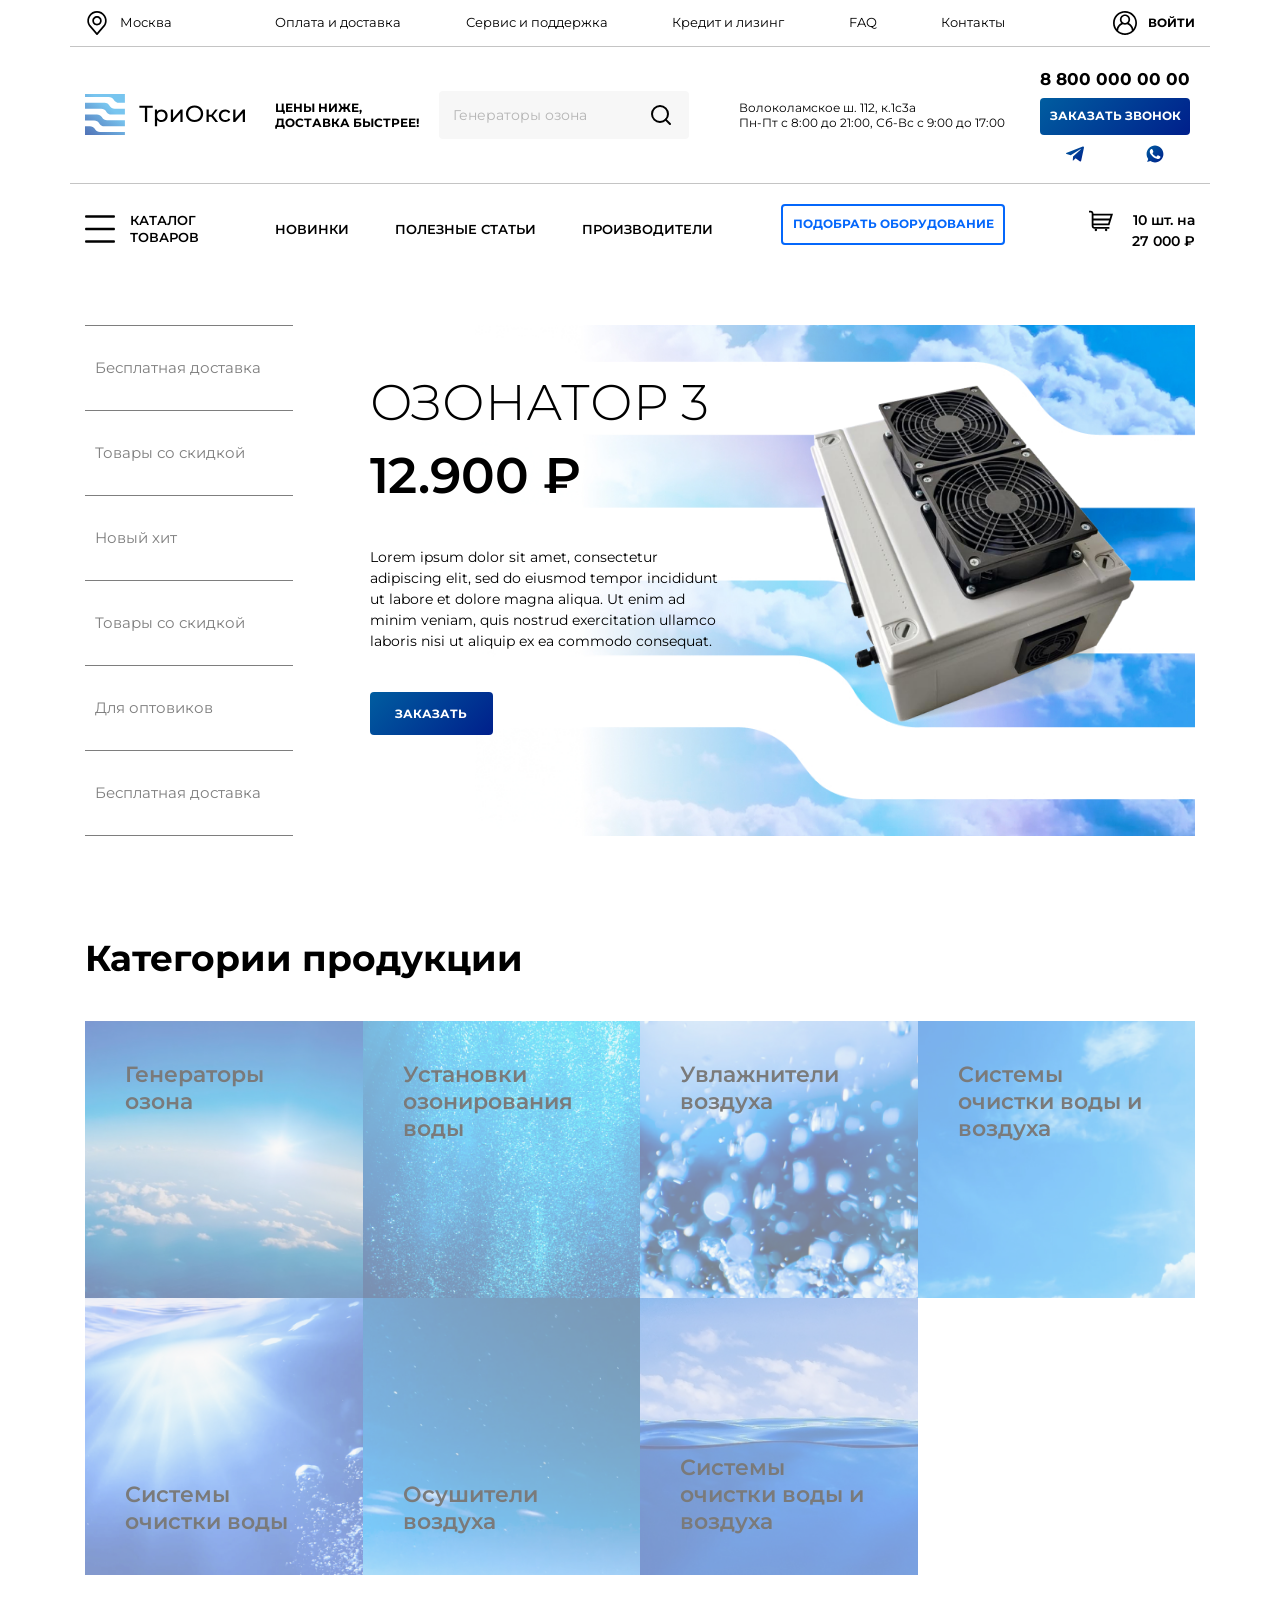
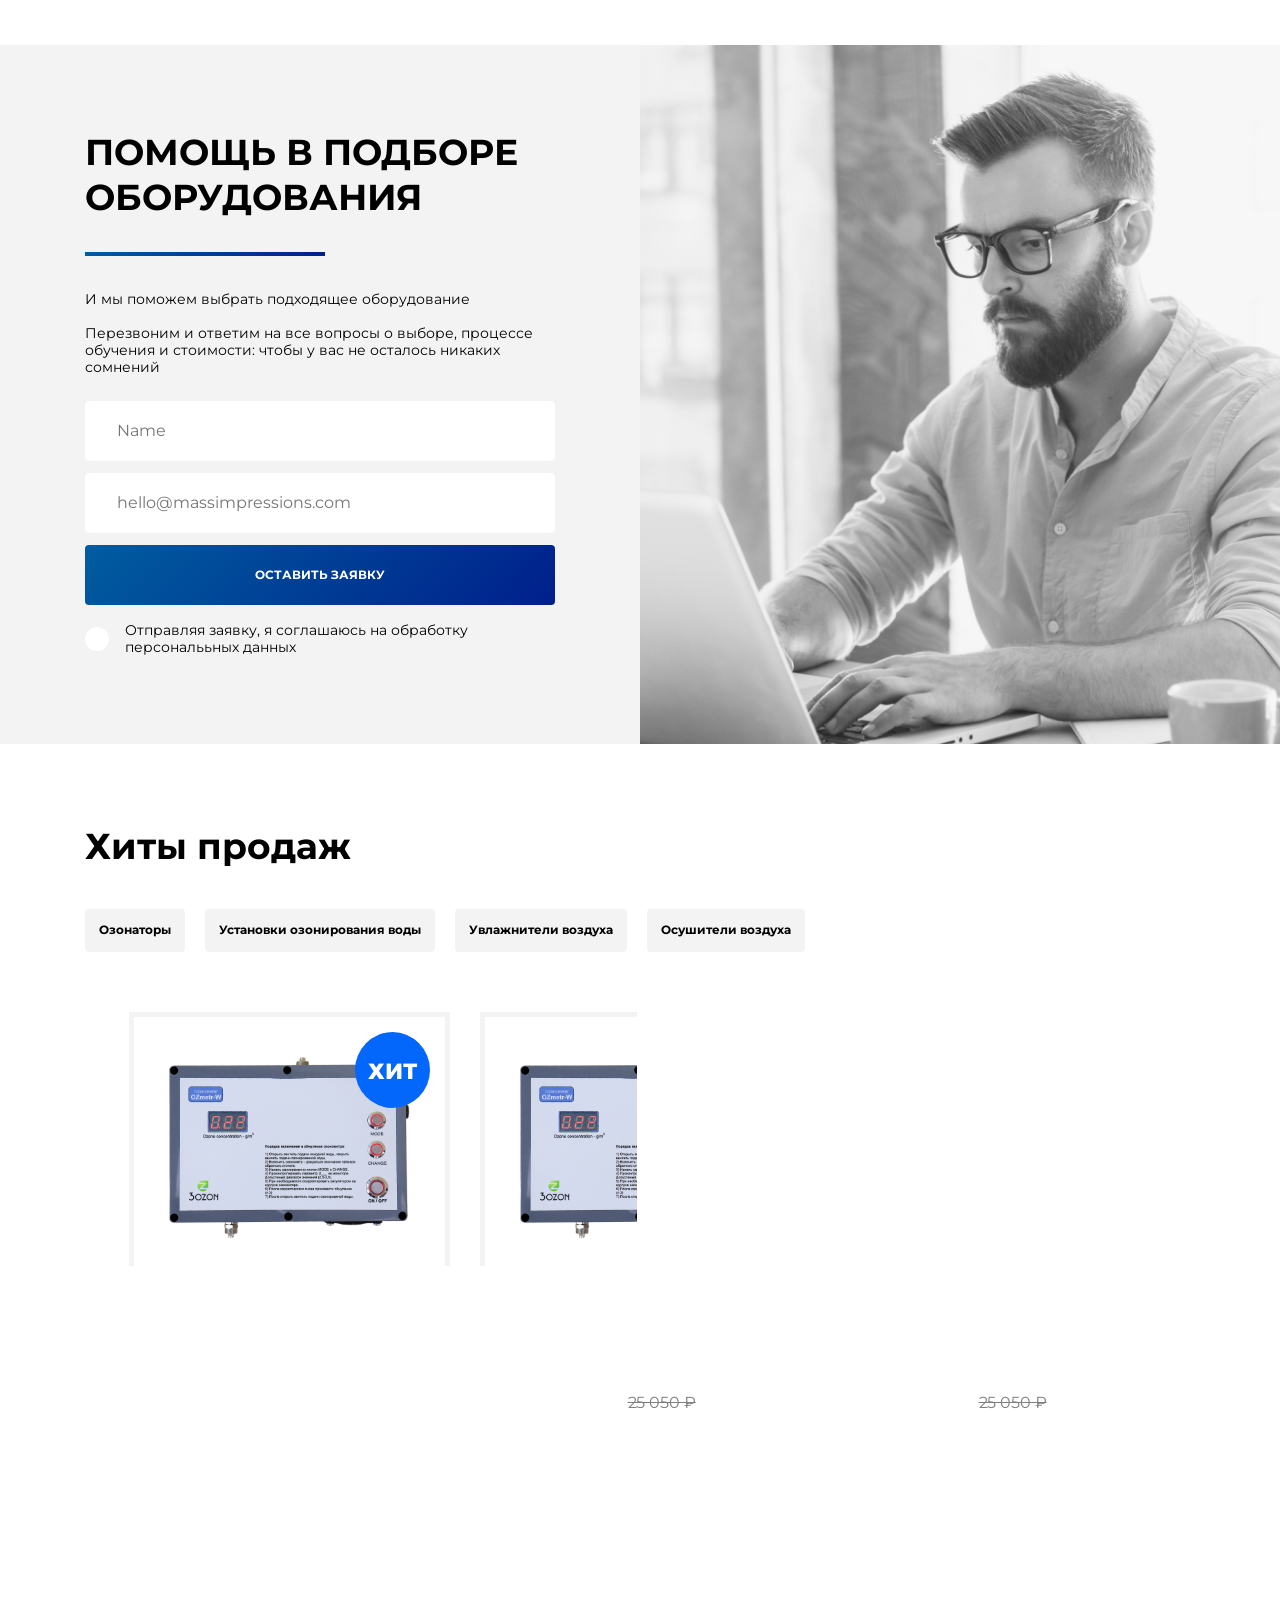
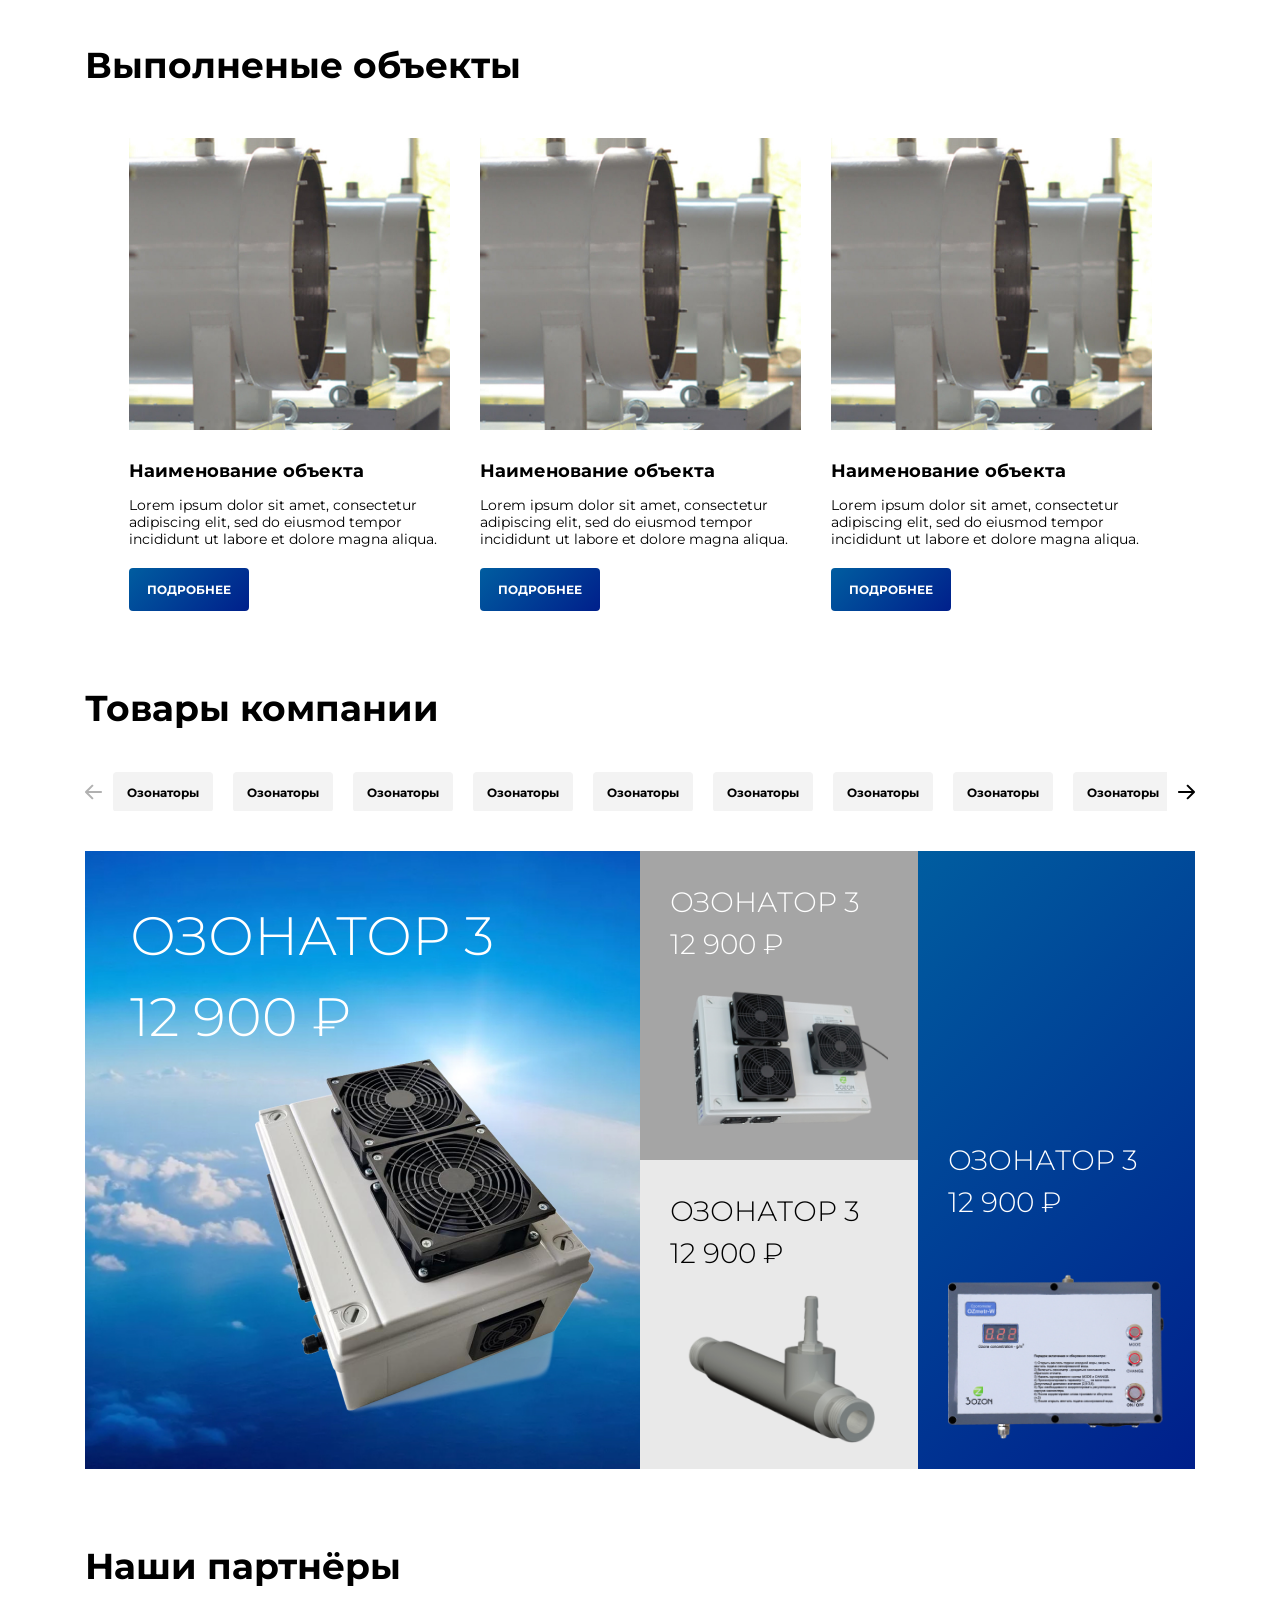
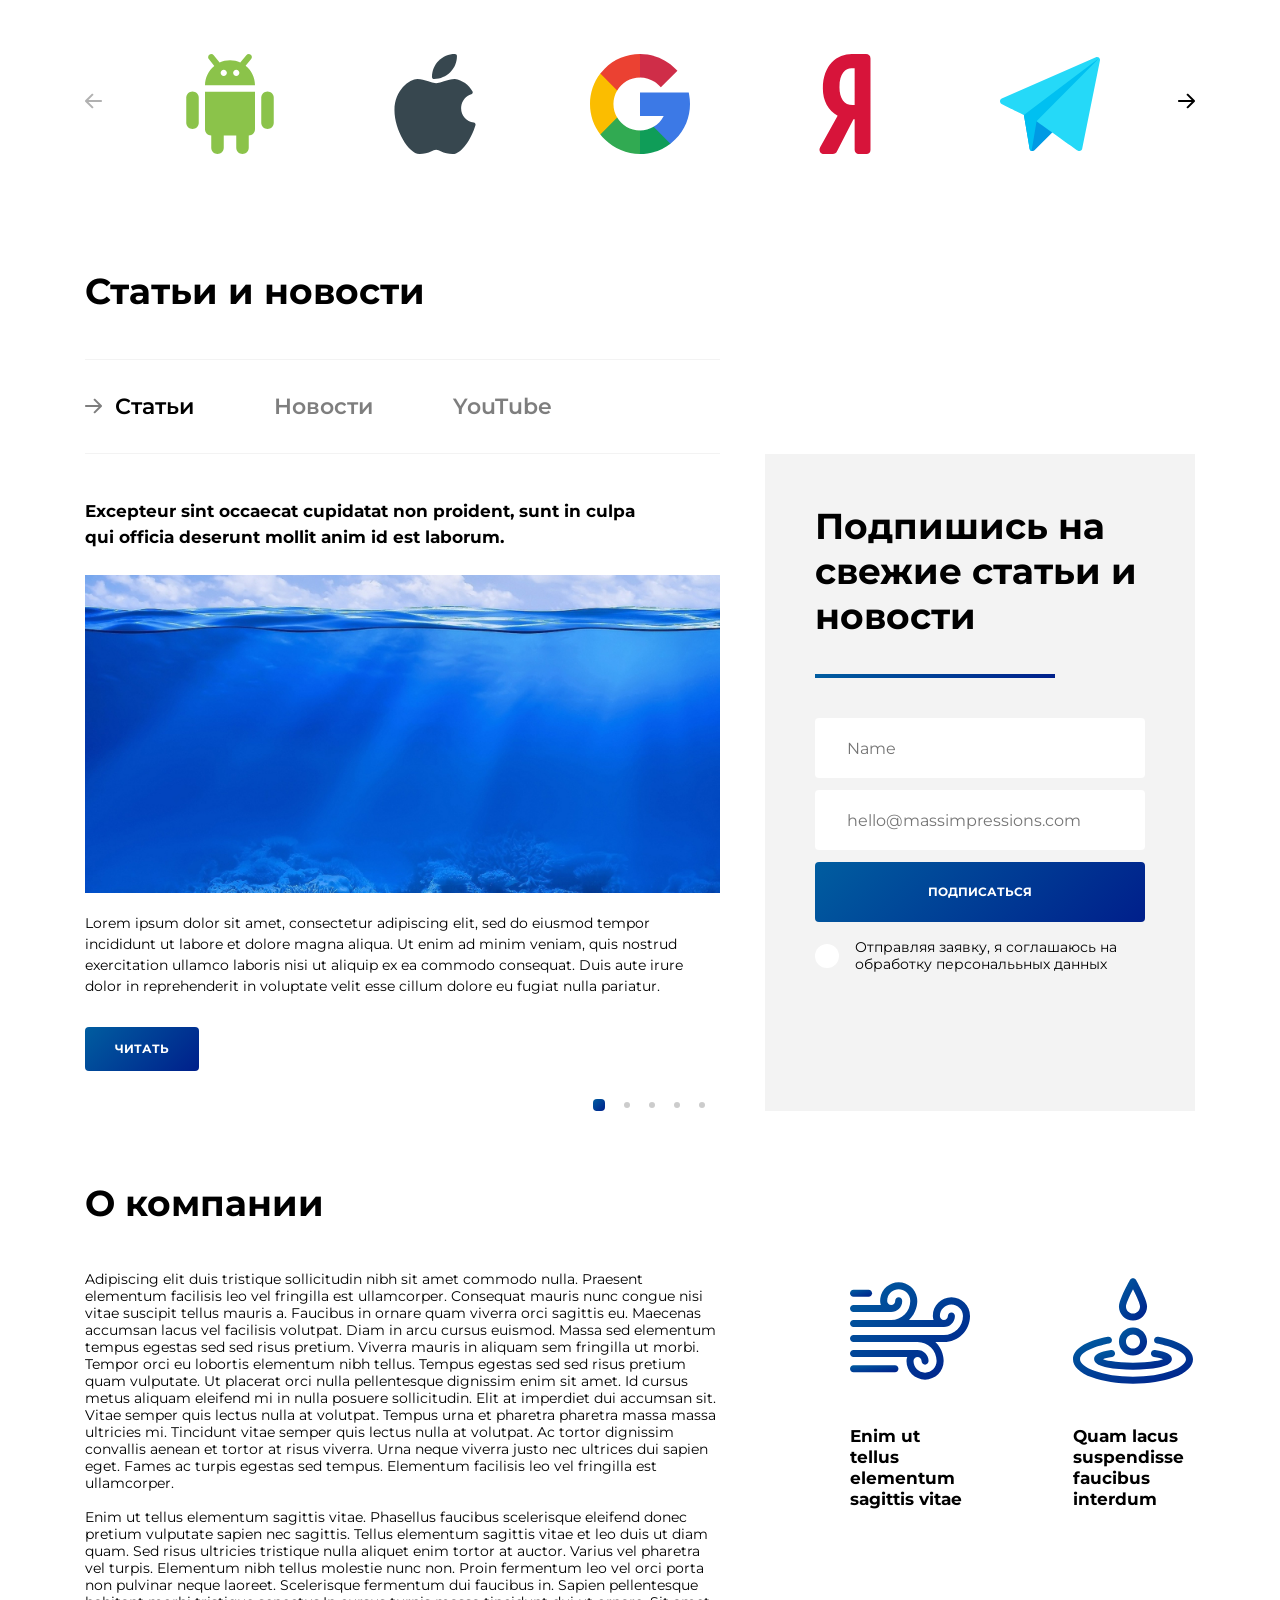
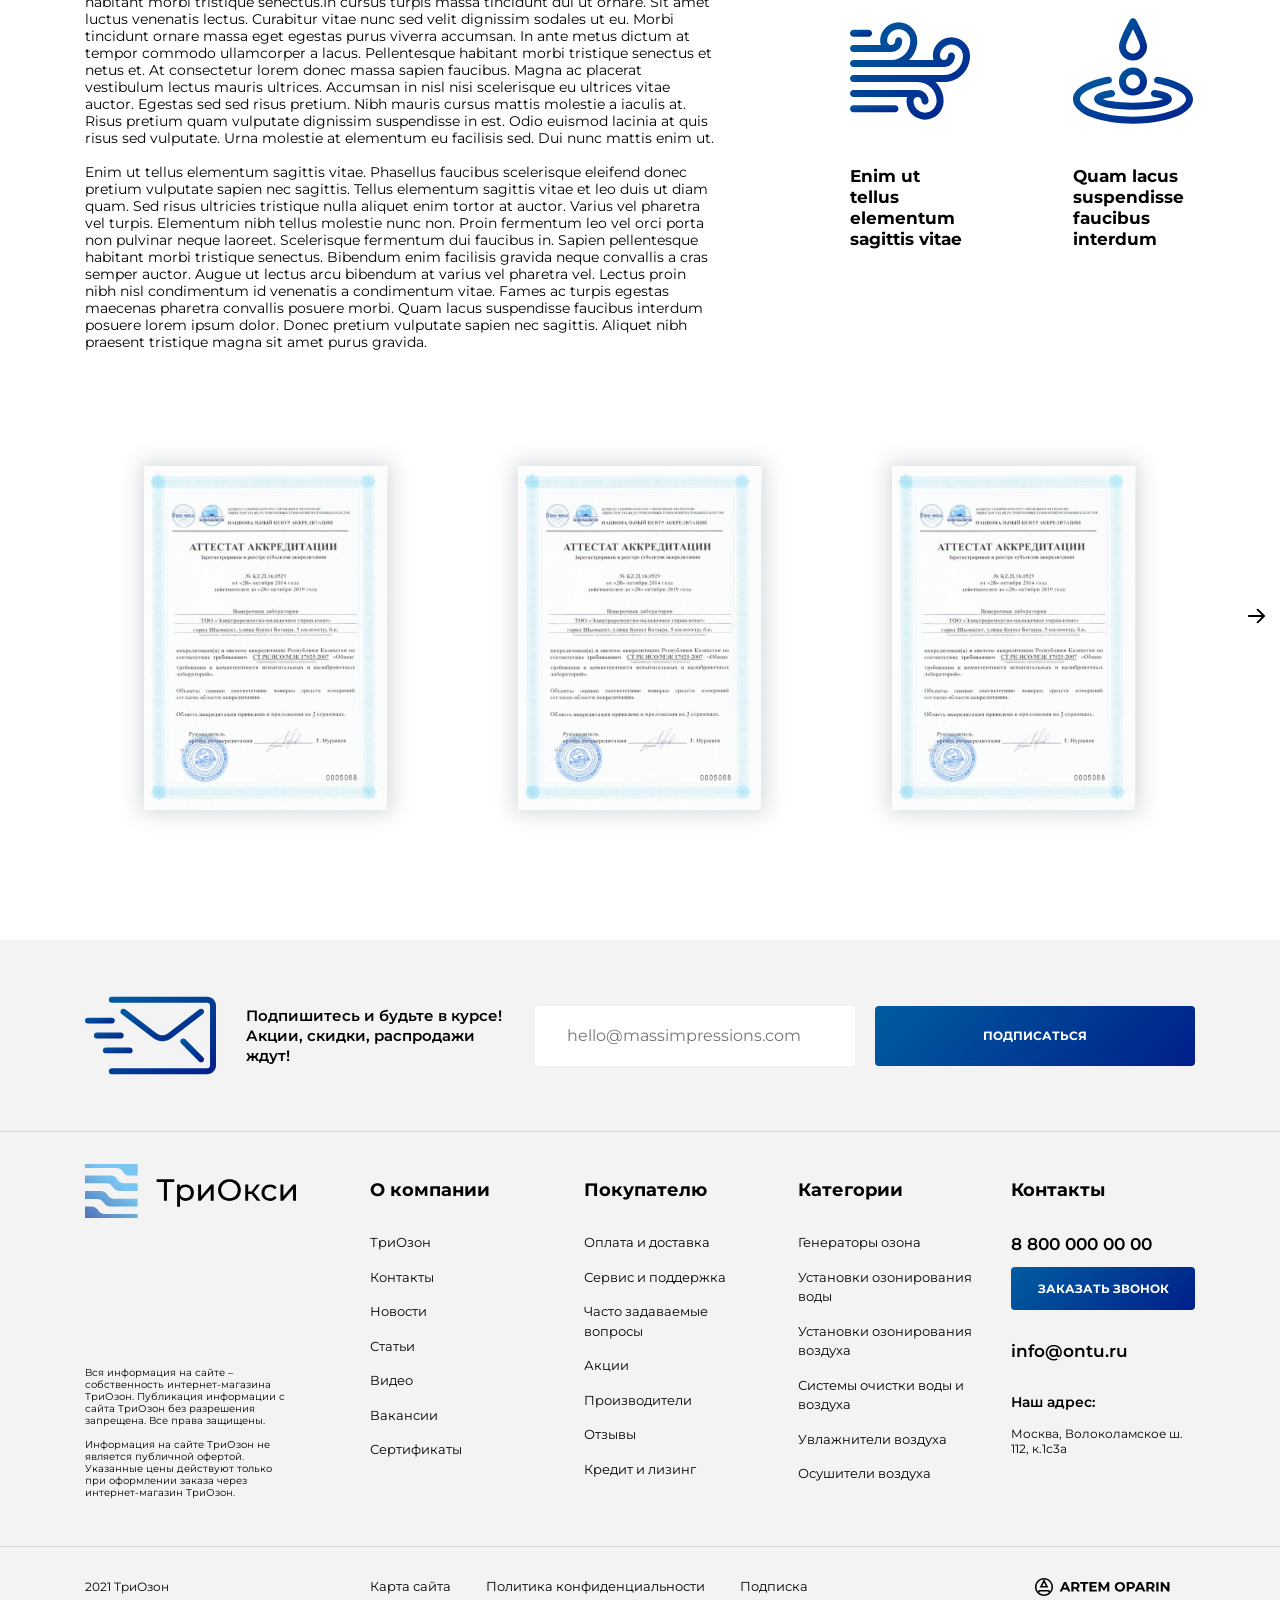
==== commit 06647eef: "make up all pages" ====
--- a/index.html
+++ b/index.html
@@ -67,15 +67,13 @@
             <div class="header__search-img">
               <img src="img/search.svg" class="js-search" alt="">
             </div>
-            <form action="">
+            <form action="POST">
               <div class="form-wrapper-header">
                 <span>
                   <input type="search" class="form-control" placeholder="Генераторы озона">
                 </span>
                 <span>
-                  <button type="submit">
-                    <div><img src="img/search.svg" alt=""></div>
-                  </button>
+                  <button type="submit"><img src="img/search.svg" alt=""></button>
                 </span>
               </div>
             </form>
@@ -89,7 +87,7 @@
         </div>
         <div class="col-3 col-xl-2 d-flex justify-content-end">
           <div class="header__tel d-flex align-items-center flex-wrap justify-content-between">
-            <a href="tel:8 800 000 00 00" class="header__link">
+            <a href="tel:88000000000" class="header__link">
               8 800 000 00 00
             </a>
             <a href="#" class="btn header__btn js-call">
@@ -290,7 +288,7 @@
               никаких сомнений
             </div>
             <div class="help-form">
-              <form action="">
+              <form action="POST">
                 <div class="help-form__wrapper">
                   <span><input type="text" placeholder="Name" class="form-control form__input help-form__input"></span>
                   <span><input type="email" placeholder="hello@massimpressions.com" class="form-control form__input help-form__input"></span>
@@ -1532,7 +1530,7 @@
               </h2>
               <div class="help__line"></div>
               <div class="help-form">
-                <form action="">
+                <form action="POST">
                   <div class="help-form__wrapper">
                     <span><input type="text" placeholder="Name" class="form-control form__input help-form__input"></span>
                     <span><input type="email" placeholder="hello@massimpressions.com" class="form-control form__input help-form__input"></span>
@@ -1802,7 +1800,7 @@
             <nav id="footer-menu-copy">
               <a href="#">Карта сайта</a>
               <a href="#">Политика конфиденциальности</a>
-              <a href="#">Подписка</a>
+              <a href="#" class="js-subscribe">Подписка</a>
             </nav>
           </div>
           <div class="col-12 col-lg-2 d-flex align-items-center justify-content-center d-lg-block">
@@ -1842,18 +1840,17 @@
               </span>
               <button type="submit" class="btn modal-form__btn modal-call__btn">заказать звонок</button>
               <input type="checkbox" class="form-control check help-form__check" name="agreement" id="form-call">
-              <label for="form-call" class="agreement help-form__agreement">Отправляя заявку, я
-                соглашаюсь
-                на обработку персональьных данных</label>
+              <label for="form-call" class="agreement help-form__agreement">Я согласен условиями предоставления услуг
+                и обработкой моих персональных данных
+                при нажатии “Заказать звонок”</label>
             </div>
           </form>
         </div>
 
         <div class="modal-call__exit">
-          <svg width="20" height="21" viewBox="0 0 20 21" fill="none" xmlns="http://www.w3.org/2000/svg">
-            <path d="M12.9336 6.00793L8.93359 10.0099L12.9336 14.0119L14.0683 12.8766L11.2031 10.0099L14.0683 7.14328L12.9336 6.00793Z" fill="black" />
-            <path d="M7.13277 6.00793L11.1328 10.0099L7.13277 14.0119L5.99807 12.8766L8.86333 10.0099L5.99807 7.14328L7.13277 6.00793Z" fill="black" />
-            <rect x="1" y="1.005" width="18" height="18.0099" rx="3" stroke="black" stroke-width="2" />
+          <svg width="32" height="32" viewBox="0 0 32 32" fill="none" xmlns="http://www.w3.org/2000/svg">
+            <path d="M27.785 1.85779L1.85785 27.785C1.20696 28.4359 1.20695 29.4911 1.85785 30.142C2.50874 30.7929 3.56401 30.7929 4.2149 30.142L30.1421 4.21477C30.793 3.56387 30.793 2.5086 30.1421 1.85771C29.4913 1.20682 28.4359 1.20689 27.785 1.85779Z" fill="black" />
+            <path d="M4.21498 1.85779L30.1421 27.785C30.793 28.4359 30.793 29.4911 30.1422 30.142C29.4913 30.7929 28.436 30.7929 27.7851 30.142L1.85786 4.21477C1.20697 3.56388 1.20696 2.50861 1.85785 1.85771C2.50875 1.20682 3.56409 1.20689 4.21498 1.85779Z" fill="black" />
           </svg>
         </div>
       </div>
@@ -1861,6 +1858,7 @@
 
     <section class="modal-region">
       <div class="modal-region__wrapper">
+        <h2 class="title modal-region__title">Выбрать город</h2>
         <div class="modal-region__row">
           <p class="modal-region__city">
             Ваш город: <span class="js-select-city">Санкт-Петербург</span>?
@@ -1923,10 +1921,9 @@
 
         <div class="modal-region__exit">
 
-          <svg width="20" height="21" viewBox="0 0 20 21" fill="none" xmlns="http://www.w3.org/2000/svg">
-            <path d="M12.9336 6.00793L8.93359 10.0099L12.9336 14.0119L14.0683 12.8766L11.2031 10.0099L14.0683 7.14328L12.9336 6.00793Z" fill="black" />
-            <path d="M7.13277 6.00793L11.1328 10.0099L7.13277 14.0119L5.99807 12.8766L8.86333 10.0099L5.99807 7.14328L7.13277 6.00793Z" fill="black" />
-            <rect x="1" y="1.005" width="18" height="18.0099" rx="3" stroke="black" stroke-width="2" />
+          <svg width="32" height="32" viewBox="0 0 32 32" fill="none" xmlns="http://www.w3.org/2000/svg">
+            <path d="M27.785 1.85779L1.85785 27.785C1.20696 28.4359 1.20695 29.4911 1.85785 30.142C2.50874 30.7929 3.56401 30.7929 4.2149 30.142L30.1421 4.21477C30.793 3.56387 30.793 2.5086 30.1421 1.85771C29.4913 1.20682 28.4359 1.20689 27.785 1.85779Z" fill="black" />
+            <path d="M4.21498 1.85779L30.1421 27.785C30.793 28.4359 30.793 29.4911 30.1422 30.142C29.4913 30.7929 28.436 30.7929 27.7851 30.142L1.85786 4.21477C1.20697 3.56388 1.20696 2.50861 1.85785 1.85771C2.50875 1.20682 3.56409 1.20689 4.21498 1.85779Z" fill="black" />
           </svg>
         </div>
       </div>
@@ -1935,7 +1932,55 @@
     <section class="modal-one-click">
       <div class="modal-one-click__wrapper">
         <h2 class="title modal-call__title">
-          Заказать звонок
+          Купить в 1 клик
+        </h2>
+        <div class="d-flex justify-content-center">
+          <div class="help__line"></div>
+        </div>
+
+        <div class="modal-one-click__img">
+          <img src="img/modal.jpg" alt="">
+        </div>
+        <p class="modal-one-click__name">
+          Ozmetr-W озонометр воды
+        </p>
+        <p class="modal-one-click__price">
+          25 050 ₽
+        </p>
+        <div class="modal-call__text">
+          Заполните форму и мы Вам перезвоним
+        </div>
+        <div class="modal-form">
+          <form action="post">
+            <div class="modal-form__wrapper">
+
+              <span>
+                <input type="tel" class="form-control form__input modal-form__input" placeholder="Ваш телефон">
+              </span>
+
+              <button type="submit" class="btn modal-form__btn modal-one-click__btn">подобрать</button>
+              <input type="checkbox" class="form-control check help-form__check" name="agreement" id="form-one-click">
+              <label for="form-one-click" class="agreement help-form__agreement">Я согласен условиями предоставления услуг
+                и обработкой моих персональных данных
+                при нажатии “Заказать”</label>
+            </div>
+          </form>
+        </div>
+
+        <div class="modal-one-click__exit">
+          <svg width="32" height="32" viewBox="0 0 32 32" fill="none" xmlns="http://www.w3.org/2000/svg">
+            <path d="M27.785 1.85779L1.85785 27.785C1.20696 28.4359 1.20695 29.4911 1.85785 30.142C2.50874 30.7929 3.56401 30.7929 4.2149 30.142L30.1421 4.21477C30.793 3.56387 30.793 2.5086 30.1421 1.85771C29.4913 1.20682 28.4359 1.20689 27.785 1.85779Z" fill="black" />
+            <path d="M4.21498 1.85779L30.1421 27.785C30.793 28.4359 30.793 29.4911 30.1422 30.142C29.4913 30.7929 28.436 30.7929 27.7851 30.142L1.85786 4.21477C1.20697 3.56388 1.20696 2.50861 1.85785 1.85771C2.50875 1.20682 3.56409 1.20689 4.21498 1.85779Z" fill="black" />
+          </svg>
+        </div>
+      </div>
+    </section>
+
+    <section class="modal-assortment">
+      <div class="modal-assortment__wrapper">
+        <h2 class="title modal-call__title">
+          Подобрать <br>
+          оборудование
         </h2>
         <div class="d-flex justify-content-center">
           <div class="help__line"></div>
@@ -1952,34 +1997,58 @@
               <span>
                 <input type="tel" class="form-control form__input modal-form__input" placeholder="Ваш телефон">
               </span>
-              <button type="submit" class="btn modal-form__btn modal-one-click__btn">заказать звонок</button>
+              <span>
+                <div class="selectric">
+                  <div class="label">
+                    <span>Тип оборудования</span>
+                    <b class="selectric-button">
+                      <img src="img/selectric-ar.svg" alt="">
+                    </b>
+                  </div>
+                  <div class="selectric-options hidden">
+                    <ul>
+                      <li>Тип</li>
+                      <li>Тип</li>
+                      <li>Тип</li>
+                      <li>Тип</li>
+                      <li>Тип</li>
+                      <li>Тип</li>
+                      <li>Тип</li>
+                      <li>Тип</li>
+                    </ul>
+                  </div>
+                </div>
+              </span>
+              <span>
+                <textarea name="your-comment" id="your-comment" cols="30" rows="10" placeholder="Ваш комментарий"></textarea>
+              </span>
+              <button type="submit" class="btn modal-form__btn modal-one-click__btn">подобрать</button>
               <input type="checkbox" class="form-control check help-form__check" name="agreement" id="form-one-click">
-              <label for="form-one-click" class="agreement help-form__agreement">Отправляя заявку, я
-                соглашаюсь
-                на обработку персональьных данных</label>
+              <label for="form-one-click" class="agreement help-form__agreement">Я согласен условиями предоставления услуг
+                и обработкой моих персональных данных
+                при нажатии “Подобрать”</label>
             </div>
           </form>
         </div>
 
-        <div class="modal-one-click__exit">
-          <svg width="20" height="21" viewBox="0 0 20 21" fill="none" xmlns="http://www.w3.org/2000/svg">
-            <path d="M12.9336 6.00793L8.93359 10.0099L12.9336 14.0119L14.0683 12.8766L11.2031 10.0099L14.0683 7.14328L12.9336 6.00793Z" fill="black" />
-            <path d="M7.13277 6.00793L11.1328 10.0099L7.13277 14.0119L5.99807 12.8766L8.86333 10.0099L5.99807 7.14328L7.13277 6.00793Z" fill="black" />
-            <rect x="1" y="1.005" width="18" height="18.0099" rx="3" stroke="black" stroke-width="2" />
+        <div class="modal-assortment__exit">
+          <svg width="32" height="32" viewBox="0 0 32 32" fill="none" xmlns="http://www.w3.org/2000/svg">
+            <path d="M27.785 1.85779L1.85785 27.785C1.20696 28.4359 1.20695 29.4911 1.85785 30.142C2.50874 30.7929 3.56401 30.7929 4.2149 30.142L30.1421 4.21477C30.793 3.56387 30.793 2.5086 30.1421 1.85771C29.4913 1.20682 28.4359 1.20689 27.785 1.85779Z" fill="black" />
+            <path d="M4.21498 1.85779L30.1421 27.785C30.793 28.4359 30.793 29.4911 30.1422 30.142C29.4913 30.7929 28.436 30.7929 27.7851 30.142L1.85786 4.21477C1.20697 3.56388 1.20696 2.50861 1.85785 1.85771C2.50875 1.20682 3.56409 1.20689 4.21498 1.85779Z" fill="black" />
           </svg>
         </div>
       </div>
     </section>
 
-    <section class="modal-assortment">
+    <section class="modal-job">
       <div class="modal-assortment__wrapper">
-        <h2 class="title modal-assortment__title">
-          Заказать звонок
+        <h2 class="title modal-call__title">
+          Отправить резюме
         </h2>
         <div class="d-flex justify-content-center">
           <div class="help__line"></div>
         </div>
-        <div class="modal-assortment__text">
+        <div class="modal-call__text">
           Заполните форму и мы Вам перезвоним
         </div>
         <div class="modal-form">
@@ -1991,20 +2060,81 @@
               <span>
                 <input type="tel" class="form-control form__input modal-form__input" placeholder="Ваш телефон">
               </span>
-              <button type="submit" class="btn modal-form__btn modal-assortment__btn">заказать звонок</button>
-              <input type="checkbox" class="form-control check help-form__check" name="agreement" id="form-assortment">
-              <label for="form-assortment" class="agreement help-form__agreement">Отправляя заявку, я
-                соглашаюсь
-                на обработку персональьных данных</label>
+              <span>
+                <div class="selectric">
+                  <div class="label">
+                    <span>Вакансия</span>
+                    <b class="selectric-button">
+                      <img src="img/selectric-ar.svg" alt="">
+                    </b>
+                  </div>
+                  <div class="selectric-options hidden">
+                    <ul>
+                      <li>Вакансия</li>
+                      <li>Вакансия</li>
+                      <li>Вакансия</li>
+                      <li>Вакансия</li>
+                      <li>Вакансия</li>
+                    </ul>
+                  </div>
+                </div>
+              </span>
+              <span>
+                <textarea name="your-about" id="your-about" cols="30" rows="10" placeholder="Расскажите о себе"></textarea>
+              </span>
+              <button type="submit" class="btn modal-form__btn modal-one-click__btn">Отправить</button>
+              <input type="checkbox" class="form-control check help-form__check" name="agreement" id="form-one-click">
+              <label for="form-one-click" class="agreement help-form__agreement">Я согласен условиями предоставления услуг
+                и обработкой моих персональных данных
+                при нажатии “Отправить”</label>
             </div>
           </form>
         </div>
 
-        <div class="modal-assortment__exit">
-          <svg width="20" height="21" viewBox="0 0 20 21" fill="none" xmlns="http://www.w3.org/2000/svg">
-            <path d="M12.9336 6.00793L8.93359 10.0099L12.9336 14.0119L14.0683 12.8766L11.2031 10.0099L14.0683 7.14328L12.9336 6.00793Z" fill="black" />
-            <path d="M7.13277 6.00793L11.1328 10.0099L7.13277 14.0119L5.99807 12.8766L8.86333 10.0099L5.99807 7.14328L7.13277 6.00793Z" fill="black" />
-            <rect x="1" y="1.005" width="18" height="18.0099" rx="3" stroke="black" stroke-width="2" />
+        <div class="modal-job__exit">
+          <svg width="32" height="32" viewBox="0 0 32 32" fill="none" xmlns="http://www.w3.org/2000/svg">
+            <path d="M27.785 1.85779L1.85785 27.785C1.20696 28.4359 1.20695 29.4911 1.85785 30.142C2.50874 30.7929 3.56401 30.7929 4.2149 30.142L30.1421 4.21477C30.793 3.56387 30.793 2.5086 30.1421 1.85771C29.4913 1.20682 28.4359 1.20689 27.785 1.85779Z" fill="black" />
+            <path d="M4.21498 1.85779L30.1421 27.785C30.793 28.4359 30.793 29.4911 30.1422 30.142C29.4913 30.7929 28.436 30.7929 27.7851 30.142L1.85786 4.21477C1.20697 3.56388 1.20696 2.50861 1.85785 1.85771C2.50875 1.20682 3.56409 1.20689 4.21498 1.85779Z" fill="black" />
+          </svg>
+        </div>
+      </div>
+    </section>
+
+    <section class="modal-subscribe">
+      <div class="modal-one-click__wrapper">
+        <h2 class="title modal-call__title">
+          Подписаться
+        </h2>
+        <div class="d-flex justify-content-center">
+          <div class="help__line"></div>
+        </div>
+
+        <div class="modal-call__text">
+          Заполните форму и мы будем присылать вам самые интересные новости
+        </div>
+        <div class="modal-form">
+          <form action="post">
+            <div class="modal-form__wrapper">
+              <span>
+                <input type="text" class="form-control form__input modal-form__input" placeholder="Ваше Имя">
+              </span>
+              <span>
+                <input type="email" class="form-control form__input modal-form__input" placeholder="Ваш email">
+              </span>
+
+              <button type="submit" class="btn modal-form__btn modal-one-click__btn">подписаться</button>
+              <input type="checkbox" class="form-control check help-form__check" name="agreement" id="form-one-click">
+              <label for="form-one-click" class="agreement help-form__agreement">Я согласен условиями предоставления услуг
+                и обработкой моих персональных данных
+                при нажатии “Подписаться”</label>
+            </div>
+          </form>
+        </div>
+
+        <div class="modal-subscribe__exit">
+          <svg width="32" height="32" viewBox="0 0 32 32" fill="none" xmlns="http://www.w3.org/2000/svg">
+            <path d="M27.785 1.85779L1.85785 27.785C1.20696 28.4359 1.20695 29.4911 1.85785 30.142C2.50874 30.7929 3.56401 30.7929 4.2149 30.142L30.1421 4.21477C30.793 3.56387 30.793 2.5086 30.1421 1.85771C29.4913 1.20682 28.4359 1.20689 27.785 1.85779Z" fill="black" />
+            <path d="M4.21498 1.85779L30.1421 27.785C30.793 28.4359 30.793 29.4911 30.1422 30.142C29.4913 30.7929 28.436 30.7929 27.7851 30.142L1.85786 4.21477C1.20697 3.56388 1.20696 2.50861 1.85785 1.85771C2.50875 1.20682 3.56409 1.20689 4.21498 1.85779Z" fill="black" />
           </svg>
         </div>
       </div>
--- a/main.css
+++ b/main.css
@@ -1 +1 @@
-@import url(https://fonts.googleapis.com/css2?family=Montserrat:wght@300;400;500;600;700;800&display=swap);*,:after,:before{box-sizing:border-box}ol[class],ul[class]{padding:0}blockquote,body,dd,dl,figcaption,figure,h1,h2,h3,h4,h5,h6,li,ol[class],p,ul[class]{margin:0}body,html{min-height:100vh;scroll-behavior:smooth;text-rendering:optimizeSpeed;line-height:1.5;font-family:Montserrat,sans-serif;overflow-x:hidden}body.lock,html.lock{overflow:hidden}ol[class],ul[class]{list-style:none}a,a:hover{color:#000;text-decoration:none}a:not([class]){text-decoration-skip-ink:auto}img{max-width:100%;display:block}button,input,select,textarea{font:inherit}button,button:active,button:focus,button:hover,input,input:active,input:focus,input:hover,textarea,textarea:active,textarea:focus,textarea:hover{cursor:pointer;border:none;outline:none}button,button:active,button:focus,button:hover{-webkit-appearance:none;-moz-appearance:none;appearance:none}textarea{resize:none}@media(prefers-reduced-motion:reduce){*{animation-duration:.01ms!important;animation-iteration-count:1!important;transition-duration:.01ms!important;scroll-behavior:auto!important}}.animationShow{animation:showTabs .6s}.animationHide{animation:hideTabs .6s}@keyframes showTabs{0%{opacity:0}to{opacity:1}}@keyframes hideTabs{0%{opacity:1}to{opacity:0}}.articles-block{display:flex;margin:0 auto;padding:40px 0}.articles-block__title{padding-bottom:50px}.articles-block-content{width:100%;padding-top:50px;display:none}.articles-block-content.active{display:block}.articles-block__name{font-size:18px;font-weight:700;padding-bottom:25px;max-width:560px}.articles-block__img{padding-bottom:20px}.articles-block__descr{font-size:14px;padding-bottom:30px}.articles-block__btn{padding:13px 30px;margin-bottom:50px}@media screen and (max-width:1399px){.articles-block{padding:35px 0}.articles-block__title{padding-bottom:45px}.articles-block-content{padding-top:45px}.articles-block__name{font-size:17px}.articles-block__btn{margin-bottom:40px}}@media screen and (max-width:1199px){.articles-block{padding:35px 0}.articles-block__title{padding-bottom:35px}.articles-block-content{padding-top:35px}.articles-block__descr{font-size:13px;padding-bottom:25px}.articles-block__name{font-size:16px}.articles-block__btn{margin-bottom:30px}}@media screen and (max-width:767px){.articles-block{padding:25px 0}.articles-block__title{padding-bottom:25px}.articles-block-content{padding-top:25px}.articles-block__descr{font-size:12px;padding-bottom:25px}.articles-block__name{font-size:15px}.articles-block__btn{margin-bottom:25px}}.about-block{padding:40px 0}.about-block__title{padding-bottom:50px}.about-block__text{font-size:14px;line-height:17px}.about-block__name{font-size:18px;font-weight:700;line-height:22px;padding-top:40px}.about-block__item{width:50%;padding-left:120px}.about-block__adv{display:flex;flex-wrap:wrap}@media screen and (max-width:1399px){.about-block{padding:35px 0}.about-block__title{padding-bottom:45px}.about-block__name{font-size:17px;font-weight:700;line-height:21px;padding-top:35px}.about-block__item{width:50%;padding-left:100px;padding-bottom:30px}}@media screen and (max-width:1199px){.about-block{padding:35px 0}.about-block__title{padding-bottom:35px}.about-block__name{font-size:16px;font-weight:700;line-height:21px;padding-top:30px}.about-block__item{width:50%;padding-left:50px}}@media screen and (max-width:991px){.about-block{padding:30px 0}.about-block__title{padding-bottom:30px}.about-block__name{font-size:15px;font-weight:600;line-height:18px;padding-top:25px}.about-block__text{font-size:13px}.about-block__item{width:100%;padding-left:35px}}@media screen and (max-width:767px){.about-block{padding:30px 0}.about-block__title{padding-bottom:25px}.about-block__name{font-size:13px;font-weight:500;line-height:17px;padding-top:20px}.about-block__text{font-size:12px}.about-block__item{width:25%;padding:20px 15px}}@media screen and (max-width:575px){.about-block{padding:25px 0}.about-block__title{padding-bottom:20px}.about-block__text{font-size:12px}.about-block__item{width:50%;padding:20px 15px}}.awards-block{padding:40px 0;position:relative}.awards-block__img{display:flex;justify-content:center;align-items:center;padding:40px 0}.awards-block__img>img{-webkit-box-shadow:0 0 20px 4px rgba(34,60,80,.18);-moz-box-shadow:0 0 20px 4px rgba(34,60,80,.18);box-shadow:0 0 20px 4px rgba(34,60,80,.18)}.awards-block__next{right:15px}.awards-block__next,.awards-block__prev{cursor:pointer;position:absolute;top:44%;z-index:10}.awards-block__prev{left:15px;transform:rotate(180deg)}.awards-block__next.swiper-button-disabled,.awards-block__prev.swiper-button-disabled{display:none!important}.aside-menu{padding-bottom:30px}.aside-menu__link{display:block;width:70%;font-size:16px;line-height:40px;padding:11px 0;border-top:1px solid #a7a7a7;color:#a7a7a7}.aside-menu__link:hover{color:#0467fb}.aside-menu__link.active{color:#000}.aside-menu__link:last-child,.aside-menu__link:last-of-type{border-bottom:1px solid #a7a7a7}@media screen and (max-width:1199px){.aside-menu__link{width:90%;font-size:15px}}@media screen and (max-width:991px){.aside-menu__link{width:100%;font-size:13px}}.aboutus{padding:60px 0}.aboutus__title{padding-bottom:30px;margin-top:-20px}.aboutus__content{font-size:14px;line-height:17px}.aboutus__content>div,.aboutus__content>p{font-size:14px;line-height:17px;padding-bottom:20px}.aboutus__content>ul>li{padding-bottom:10px}.aboutus__content>img{margin:20px 0 50px}.aboutus__content>h2,.aboutus__content>h3,.aboutus__content>h4,.aboutus__content>h5,.aboutus__content>h6{padding-bottom:25px}@media screen and (max-width:991px){.aboutus{padding:40px 0}.aboutus__title{padding-bottom:30px;margin-top:-13px}.aboutus__content{font-size:13px;line-height:16px}.aboutus__content>div,.aboutus__content>p{font-size:13px;line-height:16px;padding-bottom:15px}.aboutus__content>ul{padding-bottom:20px}.aboutus__content>ul>li{padding-bottom:8px}.aboutus__content>img{margin:15px 0 40px}.aboutus__content>h2,.aboutus__content>h3,.aboutus__content>h4,.aboutus__content>h5,.aboutus__content>h6{padding-bottom:20px}}@media screen and (max-width:767px){.aboutus{padding:35px 0}.aboutus__title{padding-bottom:30px;margin-top:0}.aboutus__content{font-size:13px;line-height:16px}.aboutus__content>div,.aboutus__content>p{font-size:13px;line-height:16px;padding-bottom:15px}.aboutus__content>ul>li{padding-bottom:8px}.aboutus__content>img{margin:15px 0 40px}.aboutus__content>h2,.aboutus__content>h3,.aboutus__content>h4,.aboutus__content>h5,.aboutus__content>h6{padding-bottom:20px}}@media screen and (max-width:575px){.aboutus{padding:30px 0}.aboutus__title{padding-bottom:25px;margin-top:0}.aboutus__content,.aboutus__content>div,.aboutus__content>p{font-size:12px;line-height:15px}.aboutus__content>img{margin:15px 0 30px}}@media screen and (min-width:1400px){.container,.container-lg,.container-md,.container-sm,.container-xl{max-width:1400px}}.btn{display:inline-block;background:linear-gradient(135deg,#005da0,#001f8b);color:#fff;text-transform:uppercase;border-radius:4px;text-align:center;font-size:12px;font-weight:700}.btn:hover{background:linear-gradient(135deg,#0c83da,#0030d9);color:#fff}.btn-blue{color:#0467fb;background:#fff;border:2px solid #0467fb}.btn-blue:hover{background:linear-gradient(135deg,#0c83da,#0030d9);color:#fff;border:2px solid transparent}@media screen and (max-width:991px){.btn{font-weight:600}}@media screen and (max-width:767px){.btn{font-size:11px}}.banner{padding:60px 0}.banner__adv{display:block;width:130%;padding:27px 0 27px 10px;font-size:16px;opacity:.5;line-height:40px;border-top:1px solid #000;position:relative;transition:all .3s}.banner__adv:last-of-type{border-bottom:1px solid #000}.banner__adv:hover{opacity:1}.banner__bg{background-position:right 15px top 0;background-size:contain;background-repeat:no-repeat}.banner__text{padding-left:calc(10% + 50px)}.banner__img{padding:60px}.banner__title{font-weight:300;padding-bottom:10px}.banner__price,.banner__title{font-size:60px;line-height:73px;letter-spacing:-.103636px}.banner__price{font-weight:700;padding-bottom:40px}.banner__descr{font-size:14px;padding-bottom:40px}.banner__btn{padding:12.5px 25.5px}@media screen and (max-width:1399px){.banner{padding:50px 0}.banner__adv{font-size:15px;line-height:30px}.banner__adv:before{top:calc(50% - 13px)}.banner__title{font-weight:300}.banner__price,.banner__title{font-size:50px;line-height:63px}.banner__price{font-weight:600}}@media screen and (max-width:1199px){.banner{padding:40px 0}.banner__adv{padding:25px 0 25px 10px;font-size:13px;line-height:20px}.banner__adv:before{top:calc(50% - 13px)}.banner__text{padding-left:calc(10% + 50px)}.banner__title{font-weight:300}.banner__price,.banner__title{font-size:40px;line-height:53px}.banner__price{font-weight:600;padding-bottom:30px}.banner__descr{font-size:13px;padding-bottom:30px}}@media screen and (max-width:991px){.banner{padding:30px 0}.banner__adv{display:flex;align-items:center;justify-content:center;text-align:center;width:100%;padding:20px 0;line-height:15px;font-size:12px;opacity:.5;border-top:1px solid #000;border-bottom:1px solid #000;margin-bottom:30px}.banner__text{padding-left:0}.banner__img{padding:40px}.banner__title{font-weight:300}.banner__price,.banner__title{font-size:30px;line-height:43px}.banner__price{font-weight:600;padding-bottom:25px}.banner__descr{font-size:12px;padding-bottom:25px}}@media screen and (max-width:767px){.banner{padding:25px 0}.banner__adv{width:100%;padding:20px 0;line-height:14px;font-size:11px;opacity:.5;border-top:1px solid #000;border-bottom:1px solid #000;margin-bottom:30px}.banner__text{padding-left:0}.banner__img{padding:25px}.banner__title{font-weight:300}.banner__price,.banner__title{font-size:25px;line-height:33px;padding-bottom:20px}.banner__price{font-weight:600}.banner__descr{font-size:11px;padding-bottom:20px}.banner__btn{padding:10px 24px}}@media screen and (max-width:575px){.banner__adv{width:33.3333333333%;padding:20px 10px;line-height:14px;font-size:11px;opacity:.5;border-top:1px solid #000;border-bottom:1px solid #000;margin-bottom:0}.banner__adv:first-child,.banner__adv:nth-child(2),.banner__adv:nth-child(3){border-bottom:none}.banner__bg{background-position:100% 100%;background-size:cover;background-repeat:no-repeat;position:relative}.banner__text{background-color:rgba(0,0,0,.6);border-bottom-left-radius:8px;border-bottom-right-radius:8px;margin-left:-15px;margin-right:-15px;padding:15px}.banner__img{padding:25px}.banner__descr,.banner__price,.banner__title{color:#fff}.banner__btn{display:flex;padding:10px;justify-content:center;align-items:center;text-align:center}}.board{display:flex;flex-wrap:wrap}.basket{margin-top:30px;margin-bottom:115px}.basket__title{text-align:center;margin-bottom:20px}.basket-items{margin-bottom:50px}.basket-items__title{padding-bottom:8px;border-bottom:1px solid #c4c4c4}.basket-item{padding:15px 0;border-bottom:1px solid #c4c4c4}.basket-item__title{font-size:14px;font-weight:400;color:rgba(0,0,0,.3137254901960784);margin-bottom:30px}.basket-item__name{font-size:14px;line-height:1.2em}.basket-item__availability{font-size:16px;font-weight:500;line-height:40px}.basket-item__price{font-size:24px;line-height:1.2em;font-weight:400}.basket-item__count-next,.basket-item__count-prev{width:30px;height:30px;background:transparent}.basket-item__count-next{transform:scale(-1)}.basket-item__count input{width:50px;height:40px;display:flex;align-items:center;justify-content:center;text-align:center;line-height:40px;border:.5px solid rgba(0,0,0,.3137254901960784);background:#fff;margin:0 11px;font-size:16px;color:#000;font-weight:600}.basket-item__count input::placeholder{color:rgba(0,0,0,.3137254901960784)}.basket-item__new{font-size:24px;line-height:1.2em;font-weight:400}.basket-item__old{text-decoration-line:line-through;font-size:16px;color:rgba(0,0,0,.3137254901960784);line-height:1.2em}.basket-item__delete{display:flex;justify-content:center;align-items:center;cursor:pointer}.basket-form{margin:0 auto;width:680px}.basket-form__title{font-size:18px;font-weight:700;text-align:center;margin-bottom:30px}.basket-form__input{height:60px;width:100%;border-radius:4px;border:1px solid rgba(0,0,0,.18823529411764706)}.basket-form__input input{font-size:14px;color:#000;border-radius:5px;font-weight:600;text-align:center;display:flex;align-items:center;justify-content:center;width:100%;height:100%;padding:20px;border:0;margin:0}.basket-form__input input::placeholder{color:rgba(0,0,0,.25098039215686274)}.basket-form__input-name{margin-bottom:34px}.basket-form__subtitle{font-weight:400;font-size:10px;margin-top:15px;margin-bottom:50px}.basket-form__payment,.basket-form__payment.card-block{margin-bottom:50px}.basket-form__payment label{display:flex;align-items:center}.basket-form__payment .card__payment-radio{max-width:50%!important;width:50%;margin-right:32px!important}.basket-form__payment .card__payment-radio:last-child{margin-right:0!important}.basket-form__payment .card__payment-radio__top{margin-bottom:0!important}.basket-form__payment .card__payment-radio__bot{padding-left:25px}.basket-form__comment{margin-bottom:36px}.basket-form__textarea{border-radius:4px;border:1px solid rgba(0,0,0,.18823529411764706)}.basket-form__textarea textarea{border-radius:5px;font-weight:600;width:100%;height:100%;font-size:14px;color:#000;padding:22px;resize:vertical}.basket-form__textarea textarea::placeholder{color:rgba(0,0,0,.3137254901960784)}.w-50{width:50%}.w-50:first-child{margin-right:20px}.w-50:nth-child(2){margin-left:20px}.catalog-block{padding:60px 0 80px}.catalog-block__title{padding-bottom:40px}.catalog-block__item{width:25%;padding:40px;height:320px;background-position:50%;background-repeat:no-repeat;background-size:cover;position:relative}.catalog-block__item-bottom{display:flex;align-items:flex-end}.catalog-block__item:hover>.catalog-block__name{color:#fff}.catalog-block__item:hover:before{display:none}.catalog-block__item:before{content:"";display:block;position:absolute;width:100%;height:100%;background-color:#f3f3f3;opacity:.5;top:0;left:0}.catalog-block__name{font-weight:600;font-size:24px;line-height:29px}@media screen and (max-width:1399px){.catalog-block{padding:50px 0 70px}.catalog-block__item{height:277px}.catalog-block__name{font-weight:600;font-size:22px;line-height:27px}}@media screen and (max-width:1199px){.catalog-block{padding:40px 0 60px}.catalog-block__item{height:232px;padding:30px}.catalog-block__name{font-weight:600;font-size:20px;line-height:25px}}@media screen and (max-width:991px){.catalog-block{padding:30px 0 50px}.catalog-block__item{height:172px;padding:20px}.catalog-block__name{font-weight:500;font-size:16px;line-height:20px}}@media screen and (max-width:767px){.catalog-block{padding:25px 0 40px}.catalog-block__item{width:50%;height:172px;padding:20px}.catalog-block__name{font-weight:500;font-size:15px;line-height:20px}}@media screen and (max-width:575px){.catalog-block__item{padding:15px}.catalog-block__name{font-size:14px;line-height:18px}}.card__item{margin-bottom:40px;display:block;position:relative;border:5px solid #f3f3f3}.card__item:hover{border:5px solid #0467fb}.card__img{padding:40px;display:block}.card__plus{position:absolute;top:20px;right:20px;height:80px;padding:25px 13px;text-align:center;border-radius:50%;background:#0467fb;font-size:24px;color:#fff;font-weight:800;z-index:100}.card__descr{background:#f3f3f3;padding:30px 40px 40px}.card__availability{display:inline-block;font-size:12px;font-weight:700;padding-left:15px;margin-top:-5px}.card__name{display:block;padding:20px 0;font-weight:500;font-size:16px;line-height:20px}.card__name:hover{color:#0467fb}.card__price{display:inline-block;font-size:28px;padding-bottom:32px}.card__price,.card__price>span{line-height:24px;letter-spacing:-.103636px}.card__price>span{padding-left:18px;font-size:20px;text-decoration-line:line-through;opacity:.5}.card__sale{padding-bottom:32px;display:inline-block;text-align:end;font-size:28px;line-height:34px;letter-spacing:-.103636px;font-weight:700}.card__btn{height:40px;display:flex;align-items:center;justify-content:center;width:48%}.card__next{right:15px}.card__next,.card__prev{cursor:pointer;position:absolute;top:44%;z-index:10}.card__prev{left:15px;transform:rotate(180deg)}.card__next.swiper-button-disabled,.card__prev.swiper-button-disabled{display:none!important}.card__links{border-top:1px solid #c4c4c4;border-bottom:1px solid #c4c4c4;padding:20px 0}.card__links ul{display:flex;align-items:center;list-style-type:none;padding:0;margin:0}.card__links ul li{margin-right:100px}.card__links ul li:last-child{margin-right:0}.card__links ul li a{font-weight:700;font-size:18px;padding:0;color:rgba(0,0,0,.20784313725490197);transition:.3s}.card__links ul li a.active,.card__links ul li a:hover{color:#000}.card__tab{display:flex;align-items:center;justify-content:space-between;padding-top:30px}.card__tab p{font-size:14px;margin-bottom:20px}.card__tab table{width:100%;border-collapse:collapse}.card__tab table tr td{padding:12px;border:1px solid #c4c4c4;font-size:14px}.card__tab table tr td:first-child{font-weight:600}.card__tab.js-hit-tabs.active{display:flex;align-items:flex-start}.card__tab-left{width:50%;padding-right:20px}.card__tab-right{width:50%;padding-left:20px}.card-section{padding-top:40px!important}.card-section .title{margin-bottom:40px;font-weight:500}.card-block{margin-bottom:40px}.card-block__left{display:flex;align-items:flex-start}.card-block .card-gallery__mini{overflow:hidden;margin:20px 0;height:calc(100% - 120px)}.card-block .card-gallery__mini-wrap{display:flex;flex-direction:column;justify-content:space-between;height:560px}.card-block .card-gallery__mini-ar-t{padding:0 0 20px}.card-block .card-gallery__mini-ar-b{padding:20px 0 0}.card-block .card-gallery__mini-ar-b,.card-block .card-gallery__mini-ar-t{display:flex;justify-content:center;align-items:center;cursor:pointer}.card-block .card-gallery__mini-ar-b span,.card-block .card-gallery__mini-ar-t span{display:flex}.card-block .card-gallery__mini-ar-b path,.card-block .card-gallery__mini-ar-t path{fill:rgba(0,0,0,.18823529411764706);transition:.3s;transition-timing-function:cubic-bezier(.165,.84,.44,1)}.card-block .card-gallery__mini-ar-b:hover path,.card-block .card-gallery__mini-ar-t:hover path{fill:#000}.card-block .card-gallery__mini .swiper-wrapper{height:160px}.card-block .card-gallery__mini .swiper-slide{width:auto;height:148px;display:flex;align-items:center;justify-content:center;margin-right:0;border:.5px solid rgba(0,0,0,.20784313725490197);transition:.3s;cursor:pointer}.card-block .card-gallery__mini .swiper-slide img{height:auto}.card-block .card-gallery__mini .swiper-slide.active{border-color:#000}.card-block .card-gallery__mini .swiper-container-card-mini{height:100%;padding-right:1px}.card-block .card-gallery__mini .card__img{padding:20px}.card-block .card-gallery__img{overflow:hidden;border:.5px solid rgba(0,0,0,.20784313725490197);width:560px;height:560px}.card-block .card-gallery__img .card__img{padding:0}.card-block .card-gallery__img .swiper-container-card-gallery{height:100%}.card-block .card-gallery__img a{display:flex;justify-content:center;align-items:center;height:100%;width:100%}.card-block .card__rate{display:flex;align-items:center;justify-content:flex-start}.card-block .card__rate span{cursor:pointer}.card-block .card__rate span.active path{fill:#0467fb}.card-block .card__rate span path{fill:#888}.card-block .card__rate-wrap{display:flex;justify-content:space-between;align-items:center;margin-bottom:10px}.card-block .card__rate-reviews{display:flex;align-items:center;font-size:14px;cursor:pointer}.card-block .card__rate-reviews span{margin-right:15px;display:inline-block}.card-block .card__code{font-size:14px;margin-bottom:15px}.card-block .card__avail{font-weight:500;font-size:16px;margin-bottom:10px}.card-block .card__price{font-weight:400;font-size:28px;padding-bottom:0}.card-block .card__price-old{font-size:20px;letter-spacing:-.103636px;text-decoration-line:line-through;color:rgba(0,0,0,.3137254901960784)}.card-block .card__price-discount{font-weight:700;font-size:28px}.card-block .card__price-wrap{display:flex;align-items:center;margin-bottom:15px}.card-block .card__price-wrap>div{margin-right:18px}.card-block .card__price-wrap>div:last-child{margin-right:0}.card-block .card__btns{display:flex;align-items:center;margin-bottom:20px}.card-block .card__btns button{margin-right:40px;width:200px;height:40px;display:flex;justify-content:center;align-items:center}.card-block .card__btns button:last-child{margin-right:0}.card-block .card__text{font-size:14px;font-weight:400;margin-bottom:15px}.card-block .card__delivery{font-weight:500;font-size:16px;margin-bottom:10px}.card-block .card__delivery table{font-size:14px;font-weight:400;padding-top:10px;max-width:330px}.card-block .card__delivery table tr td{padding:0 0 5px}.card-block .card__delivery table tr td:nth-child(2n){font-weight:700}.card-block .card__payment-wrap{display:flex;align-items:center}.card-block .card__payment b{margin-bottom:10px;display:inline-block}.card-block .card__payment-radio{margin-right:58px;max-width:130px}.card-block .card__payment-radio:last-child{margin-right:0}.card-block .card__payment-radio__top{display:flex;align-items:center;margin-bottom:12px}.card-block .card__payment-radio__top .img{margin-right:26px}.card-block .card__payment-radio__bot{font-size:12px}.card-block .card__payment-radio input:checked+span:after{opacity:1}.card-block .card__payment-radio span{width:16px;height:16px;border-radius:50%;border:1px solid #000;display:inline-block;position:relative}.card-block .card__payment-radio span:after{content:"";position:absolute;top:50%;left:50%;transform:translate(-50%,-50%);width:8px;height:8px;border-radius:100%;background:linear-gradient(135deg,#005da0,#001f8b);display:block;opacity:0}.card-block .card__payment-radio label{cursor:pointer}.recommend,.views{padding:80px 0 40px}.recommend .title,.views .title{margin-bottom:40px}.recommend .swiper-container-card,.views .swiper-container-card{padding:0;width:100%}.views{padding-bottom:0}@media screen and (max-width:1399px){.card__links>ul{display:flex;justify-content:space-between}.card__links>ul>li{margin-right:0}.card__links>ul>li>a{font-size:17px}.card__img{padding:35px}.card__plus{position:absolute;top:15px;right:15px;height:76px;padding:23px 13px;font-size:22px}.card__descr{background:#f3f3f3;padding:30px 20px}.card__name{font-size:15px;line-height:18px}.card__price{display:inline-block;font-size:24px}.card__price>span{padding-left:14px;font-size:16px}.card__sale{font-size:24px;line-height:30px}.card__btn{height:40px;width:48%}.card-block .card-gallery__mini .card__img{padding:15px}}@media screen and (max-width:1399px){.card__links>ul>li>a{font-size:16px}}@media screen and (max-width:991px){.card__links>ul>li>a{font-size:14px;font-weight:600}.card-block__right{padding:60px 15px}}@media screen and (max-width:767px){.card__links{padding:0}.card__links>ul{flex-wrap:wrap;justify-content:flex-start}.card__links>ul>li{padding:15px 0;width:33%;display:flex;justify-content:center;align-items:center;text-align:center}.card__links>ul>li>a{font-size:14px;font-weight:600}}@media screen and (max-width:575px){.card-block .card__tab p{font-size:12px;margin-bottom:15px}.card-block .card__delivery table,.card-block .card__text{font-size:12px}.card-block .card__price{font-size:18px}.card-block .card__price-old{font-size:16px}.card-block .card__price-discount{font-size:18px}.card-block .card-gallery__mini{height:100%}.card-block .card-gallery__mini-wrap{height:420px}.card-block .card-gallery__mini .swiper-wrapper{height:160px}.card-block .card-gallery__mini .swiper-slide{width:auto;height:148px;display:flex;align-items:center;justify-content:center;margin-right:0;border:none;transition:.3s;cursor:pointer}.card-block .card-gallery__mini .swiper-slide img{height:auto}.card-block .card-gallery__mini .swiper-slide.active{border-color:#000}.card-block .card-gallery__mini .swiper-container-card-mini{height:100%}.card-block .card-gallery__mini .card__img{padding:0}}@media screen and (max-width:479px){.card__links{padding:0}.card__links>ul{flex-wrap:wrap;justify-content:flex-start}.card__links>ul>li{padding:10px 0;width:50%;display:flex;justify-content:center;align-items:center;text-align:center}.card__links>ul>li>a{font-size:13px;font-weight:600}}@media screen and (max-width:399px){.card__item{margin-bottom:20px}.card__img{padding:25px}.card__plus{position:absolute;top:15px;right:15px;height:76px;padding:23px 13px;font-size:22px}.card__descr{background:#f3f3f3;padding:30px 15px}.card__name{font-size:13px;line-height:15px}.card__price{display:inline-block;font-size:16px}.card__price>span{padding-left:10px;font-size:13px}.card__sale{font-size:16px;line-height:25px}.card__btn{height:40px;width:48%}}.contacts{padding:30px 0 45px}.contacts__title{text-align:center;padding-bottom:50px}.contacts__subtitle{font-size:18px;font-weight:700;text-align:center;line-height:22px;padding-bottom:20px}.contacts__item{margin:30px 0 50px}.contacts__top{align-items:center;margin-bottom:30px}.contacts__bottom,.contacts__top{display:flex;justify-content:center}.contacts__link,.contacts__text{font-size:14px;line-height:17px;text-align:center}.contacts__link:hover{color:#0467fb}.form-wrapper-header{display:flex}.form-wrapper-header>span{width:100%;position:relative}.form-wrapper-header>span:first-child{width:calc(100% - 40px)}.form-wrapper-header>span:nth-child(2){width:40px}.form-wrapper-header>span>input{width:100%;border-radius:4px 0 0 4px;background:#f7f7f7;padding:12px 14px}.form-wrapper-header>span>input::placeholder{font-size:14px;mix-blend-mode:normal;opacity:.5}.form-wrapper-header>span>button{width:100%;border-radius:0 4px 4px 0;background:#f7f7f7;padding:10px 14px 10px 0;height:100%}.form__input{background-color:#fff;border-radius:4px;height:60px;padding:20px 32px}input[type=checkbox]:checked,input[type=checkbox]:not(:checked),input[type=radio]:checked,input[type=radio]:not(:checked){position:absolute;left:-9999px}input[type=checkbox]:checked+label,input[type=checkbox]:not(:checked)+label,input[type=radio]:checked+label,input[type=radio]:not(:checked)+label{display:inline-block;position:relative;padding-left:40px;line-height:17px;cursor:pointer}input[type=checkbox]:checked+label:before,input[type=checkbox]:not(:checked)+label:before,input[type=radio]:checked+label:before,input[type=radio]:not(:checked)+label:before{content:"";position:absolute;left:0;top:0;width:24px;height:24px;background-color:#fff;border-radius:100%}input[type=checkbox]:checked+label:after,input[type=checkbox]:not(:checked)+label:after,input[type=radio]:checked+label:after,input[type=radio]:not(:checked)+label:after{content:"";position:absolute;-webkit-transition:all .2s ease;-moz-transition:all .2s ease;-o-transition:all .2s ease;transition:all .2s ease}input[type=checkbox]:checked+label:after,input[type=checkbox]:not(:checked)+label:after{left:8px;top:13px;width:8px;height:8px;border-radius:100%;background:linear-gradient(135deg,#005da0,#001f8b);display:block}input[type=radio]:checked+label:after,input[type=radio]:not(:checked)+label:after{left:8px;top:8px;width:8px;height:8px;border-radius:100%;background:linear-gradient(135deg,#005da0,#001f8b);display:block}input[type=checkbox]:not(:checked)+label:after,input[type=radio]:not(:checked)+label:after{opacity:0}input[type=checkbox]:checked+label:after,input[type=radio]:checked+label:after{opacity:1}@media screen and (max-width:1199px){.form-wrapper-header{padding:10px 30px;background-color:#0467fb}}@media screen and (max-width:991px){.form-wrapper-header>span{width:100%;position:relative}.form-wrapper-header>span:before{content:url(img/search.svg);display:block;position:absolute;top:0;right:8px}.form-wrapper-header>span>input{width:100%;border-radius:4px;background:#f7f7f7;padding:12px 14px}.form-wrapper-header>span>input::placeholder{font-size:13px}.form__input{height:50px;padding:15px}}.form-subscribe{padding:65px 90px 100px;background-color:#f3f3f3;margin-left:25px}.form-subscribe>.help__line{margin-bottom:50px}.form-subscribe__title{padding-bottom:40px}@media screen and (max-width:1399px){.form-subscribe{padding:50px;margin-left:15px}.form-subscribe>.help__line{margin-bottom:40px}.form-subscribe__title{padding-bottom:35px}}@media screen and (max-width:1199px){.form-subscribe{padding:30px;margin-left:0}.form-subscribe>.help__line{margin-bottom:30px}.form-subscribe__title{padding-bottom:30px}}@media screen and (max-width:991px){.form-subscribe{max-width:480px;margin:40px auto 0;padding:30px}.form-subscribe>.help__line{margin-bottom:30px}.form-subscribe__title{padding-bottom:30px}}@media screen and (max-width:479px){.form-subscribe{width:calc(100% + 30px);margin-top:30px;margin-left:-15px;margin-right:-15px;padding:30px 15px}.form-subscribe>.help__line{margin-bottom:25px;max-width:100%;width:100%}.form-subscribe__title{padding-bottom:25px}}#footer-menu-copy{display:flex}#footer-menu-copy>a{display:inline-block;margin-right:35px;font-size:13px}#footer-menu-copy>a:hover{color:#0467fb}.footer{margin-top:60px;background-color:#f3f3f3}.footer__menu{display:flex;flex-direction:column}.footer__menu>a{display:inline;margin-bottom:15px;font-size:13px}.footer__menu>a:hover{color:#0467fb}.footer__line{padding:30px 0;border-bottom:1px solid #d8d8d8}.footer__line-two{padding:47px 0;border-bottom:1px solid #d8d8d8}.footer__line-three{padding:30px 0}.footer-form__text{font-weight:700;font-size:18px;line-height:22px;padding:0 40px 0 60px}.footer-form__input{max-width:320px;width:100%;margin-right:20px}.footer-form__btn{display:flex;width:100%;height:60px;align-items:center;justify-content:center;max-width:320px}.footer__logo{margin-top:-15px}.footer__descr{max-width:200px;font-size:10px;line-height:12px}.footer__title{font-weight:700;font-size:18px;line-height:22px;padding-bottom:32px}.footer__link{font-weight:600;font-size:24px;line-height:29px}.footer__link:hover{color:#0467fb}.footer__btn{padding:12.5px 37px;margin:10px 0 30px}.footer__subtitle{font-weight:600;font-size:14px;line-height:17px;padding-bottom:15px;padding-top:30px}.footer__text{font-size:12px;line-height:15px}@media screen and (max-width:1399px){.footer{margin-top:50px}.footer__line{padding:30px 0}.footer-form__text{font-weight:600;font-size:15px;line-height:20px;padding:0 30px}.footer__link{font-size:17px;line-height:22px}.footer__btn{padding:12.5px 0;display:flex;align-items:center;justify-content:center}}@media screen and (max-width:1199px){.footer{margin-top:40px}.footer__line{padding:25px 0}.footer__line-two{padding:30px 0}.footer__line-three{padding:23px 0}.footer-form__text{font-weight:600;font-size:15px;line-height:20px;padding:0 30px}.footer__link{font-size:17px;line-height:22px}.footer__btn{padding:12.5px 0;display:flex;align-items:center;justify-content:center}.footer__logo{display:block;width:25%;margin-top:0;margin-bottom:30px}.footer__descr{max-width:100%;width:75%;padding-left:7px;margin-bottom:30px}}@media screen and (max-width:991px){#footer-menu-copy{padding:25px 0;display:flex}#footer-menu-copy>a{display:inline-block;margin-right:35px;font-size:12px}#footer-menu-copy>a:hover{color:#0467fb}.footer__menu>a{font-size:12px}.footer__logo{padding-right:15px}.footer__link{font-size:14px}.footer-form{display:flex!important;justify-content:space-between!important;flex-wrap:wrap!important}.footer-form__img{width:35%}.footer-form__text{width:65%}.footer-form__btn,.footer-form__input{width:45%}.footer-form__text{padding:0}.footer-form__input{max-width:45%;width:100%;margin-right:20px}.footer-form__btn{height:50px;max-width:45%}}@media screen and (max-width:767px){#footer-menu-copy{padding:20px 0;display:flex;justify-content:space-between;flex-wrap:wrap;width:100%}#footer-menu-copy>a{padding-right:5px;text-align:center;margin-right:0;font-size:12px;margin-bottom:10px}#footer-menu-copy>a:hover{color:#0467fb}.footer__logo{width:100%;padding:0;display:flex;justify-content:center}.footer__descr{display:none}.footer__menu>a{margin-bottom:10px;font-size:12px}.footer__title{font-weight:700;font-size:17px;line-height:22px;padding:20px 0}}@media screen and (max-width:575px){#footer-menu-copy{padding:25px 0;display:flex}#footer-menu-copy>a:hover{color:#0467fb}.footer{margin-top:40px}.footer__line{padding:20px 0}.footer__line-two{padding:25px 0}.footer__line-three{padding:20px 0}.footer__menu{display:none}.footer__menu>a{text-align:center}.footer__menu.active{display:flex}.footer__title{text-align:center}.footer-form{display:flex!important;justify-content:space-between!important;flex-wrap:wrap!important}.footer-form__img,.footer-form__text{width:100%;display:flex;justify-content:center}.footer-form__text{text-align:center;margin-bottom:20px}.footer-form__btn,.footer-form__input{width:100%;margin-bottom:20px}.footer-form__text{padding:0}.footer-form__input{max-width:100%;width:100%;margin-right:0}.footer-form__btn{height:50px;max-width:100%}.footer__link{font-size:18px;line-height:22px}.footer__btn{padding:12.5px 0;display:flex;width:100%;align-items:center;justify-content:center}}#header-menu-one>a{display:inline-block;font-size:13px;margin-right:70px}#header-menu-one>a:hover{color:#0467fb}#header-menu-two{padding-left:30px}#header-menu-two>a{display:inline-block;font-weight:600;font-size:14px;line-height:17px;margin-right:80px}#header-menu-two>a:hover{color:#0467fb}.header__row{border-bottom:1px solid #c4c4c4;padding:20px 0!important}.header__row:first-of-type{padding:11px 0!important}.header__row:last-of-type{border-bottom:none}.header__city,.header__login{font-size:13px}.header__city>span,.header__login>span{padding-left:11px}.header__city:hover,.header__login:hover{color:#0467fb}.header__login,.header__text{font-size:12px;font-weight:700}.header__text{text-transform:uppercase;line-height:15px}.header__search{max-width:380px;width:100%}.header__search-img{display:none}.header__info{font-size:12px;line-height:15px;padding-left:30px}.header__burger{display:none}.header .header__link{display:block;font-size:22px;font-weight:700;padding-bottom:5px}.header__btn{padding:9.5px 11px}.header__catalog{position:relative}.header__catalog>span{margin-left:20px;font-weight:600;font-size:14px;line-height:17px}.header__catalog>span:hover{color:#0467fb}.header__catalog:hover~.header-catalog__wrapper{display:block}.header-catalog__img{background-position:50%;background-size:cover;background-repeat:no-repeat;width:100%;display:flex;justify-content:flex-end;align-items:center;max-height:515px}.header-catalog__img>img{transform:scale(1.05);max-height:515px}.header-catalog__wrapper{-webkit-box-shadow:0 0 30px 0 rgba(0,0,0,.3);-moz-box-shadow:0 0 30px 0 rgba(0,0,0,.3);box-shadow:0 0 30px 0 rgba(0,0,0,.3);z-index:5000;background-color:#fff;padding:60px 45px;display:none;position:absolute;top:30px;left:0;border-radius:4px;width:1400px}.header-catalog__wrapper:hover{display:block}.header-catalog__list{-moz-column-width:100px;-webkit-column-width:100px;-moz-column-count:2;-webkit-column-count:2;columns:100px 2;-webkit-columns:100px 2;-moz-columns:100px 2;padding:0 30px}.header-catalog__list>li>a{display:block;width:90%;padding:23px 0;font-size:14px;opacity:.5;line-height:17px;border-top:.1px solid #000;-webkit-box-shadow:0 1px 0 0 #000;-moz-box-shadow:0 1px 0 0 #000;box-shadow:0 1px 0 0 #000;position:relative;transition:all .3s}.header-catalog__list>li>a:hover{opacity:1}.header__basket{flex-wrap:wrap;cursor:pointer}.header__basket:hover{color:#0467fb}.header__basket>span{font-weight:600;font-size:16px;line-height:19px}.header__basket>span:first-of-type{margin-left:20px}@media screen and (max-width:1399px){#header-menu-one{display:flex;justify-content:space-between}#header-menu-one>a{margin-right:0}#header-menu-two{padding-left:0;display:flex;justify-content:space-between!important;align-items:center;width:60%}#header-menu-two>a{display:inline-block;font-weight:600;font-size:13px;line-height:17px;margin-right:0}.header-catalog__img>img{transform:scale(1.05)}.header-catalog__wrapper{padding:50px 30px;top:33px;width:1140px}.header-catalog__list{padding:0 20px}.header-catalog__list>li>a{padding:20px 0;font-size:13px;line-height:16px}.header__search{max-width:250px}.header__info{padding-left:30px;padding-right:0}.header .header__link{display:block;font-size:17px;font-weight:700;padding-bottom:5px;width:100%;text-align:center}.header__tel{justify-content:space-around!important}.header__btn{padding:9.5px;display:flex;justify-content:center;align-items:center;text-align:center;margin-bottom:10px}.header__catalog>span{margin-left:15px;font-weight:600;font-size:13px;line-height:17px}.header__basket{justify-content:flex-end}.header__basket>span{font-size:14px;line-height:17px}.header__basket>span:hover{color:#0467fb}}@media screen and (max-width:1199px){#header-menu-one{display:flex;justify-content:space-between}#header-menu-one>a{margin-right:0}#header-menu-two{padding-left:0;display:flex;justify-content:space-between!important;align-items:center;width:60%}#header-menu-two>a{display:inline-block;font-weight:600;font-size:13px;line-height:17px;margin-right:0}.header-catalog__img>img{transform:scale(1.05)}.header-catalog__wrapper{padding:45px 30px;top:33px;width:960px}.header-catalog__list{padding:0 20px}.header-catalog__list>li>a{padding:18px 0;font-size:12px;line-height:15px}.header__search{width:auto}.header__search-img{display:block;cursor:pointer}.header__search>form{display:none;position:fixed;top:0;width:100%;left:0;z-index:100000}.header__search>form.active{display:block}.header__info{padding-left:30px;padding-right:0}.header .header__link{display:block;font-size:17px;font-weight:700;padding-bottom:5px;width:100%;text-align:center}.header__tel{justify-content:space-around!important}.header__btn,.header__tel>.header__icon{margin-bottom:10px}.header__btn{padding:9.5px;display:flex;justify-content:center;align-items:center;text-align:center}.header__catalog>span{margin-left:15px;font-weight:600;font-size:13px;line-height:17px}.header__basket{justify-content:flex-end}.header__basket>span{font-size:14px;line-height:17px}.header__basket>span:hover{color:#0467fb}}@media screen and (max-width:991px){#header-menu-one{display:flex;justify-content:space-between;flex-wrap:wrap;padding:30px 30px 0}#header-menu-one>a{display:block;width:100%;margin-right:0;color:#fff;padding:10px 0;font-size:14px;font-weight:500;text-transform:uppercase}#header-menu-one>a:hover{color:#000}#header-menu-two{padding:0 30px 30px;display:flex;justify-content:space-between!important;align-items:center;flex-wrap:wrap;width:100%}#header-menu-two>a{display:block;width:100%;color:#fff;padding:10px 0;font-size:14px;font-weight:500;margin-right:0}#header-menu-two>a:hover{color:#000}.header-catalog__img>img{transform:scale(1.05)}.header-catalog__wrapper{padding:40px 0;top:16px;width:720px}.header-catalog__list{padding:0}.header-catalog__list>li>a{padding:18px 0;font-size:12px;line-height:15px}.header__search{width:auto}.header__search-img{display:block;cursor:pointer}.header__search>form{display:none;position:fixed;top:0;width:100%;left:0;z-index:100000}.header__search>form.active{display:block}.header__burger{display:block;position:relative;max-width:30px;height:30px;z-index:21;margin-right:20px;cursor:pointer}.header__burger-fixed{display:none;width:40px}.header__burger-fixed.active{display:block}.header__burger.active{position:fixed;top:15px;left:280px;z-index:100000}.header__burger.active:after,.header__burger.active:before{background-color:#fff;width:30px}.header__burger.active:before{transform:rotate(45deg);top:8px}.header__burger.active:after{transform:rotate(-45deg);bottom:19px}.header__burger.active span{background-color:transparent;position:absolute;width:30px;height:30px;left:0;top:0;transition:all .3s;z-index:20}.header__burger:after,.header__burger:before{content:"";background-color:#000;position:absolute;width:100%;height:2px;border-radius:2px;left:0;transition:all .3s}.header__burger:before{top:0}.header__burger:after{bottom:0}.header__burger span{border-radius:2px;background-color:#000;position:absolute;width:100%;height:2px;left:0;top:14px;transition:all .3s;z-index:20}.header__catalog>span{margin-left:0;font-weight:600;font-size:13px;line-height:17px}}@media screen and (max-width:767px){.header-catalog__img>img{transform:scale(1.05)}.header-catalog__wrapper{padding:40px 0;top:16px;width:540px}.header-catalog__list{padding:0}.header-catalog__list>li>a{padding:18px 0;font-size:12px;line-height:15px}}@media screen and (max-width:575px){.header__catalog>span{font-size:10px;line-height:15px}.header__btn{padding:9px;font-size:10px;font-weight:500;margin-bottom:0}.header__basket>span,.header__login>span{display:none}.header-catalog__img>img{transform:scale(1.05)}.header-catalog__wrapper{padding:40px 0;top:28px;width:100vw}.header-catalog__list{columns:100px 1;padding:0}.header-catalog__list>li>a{width:100%;padding:18px 0;font-size:12px;line-height:15px}}.help{display:flex}.help.footer-fix{margin-bottom:-60px}.help__bg,.help__gray{width:50%}.help__gray{background-color:#f3f3f3;padding:85px 110px 100px}.help__bg{background-position:50%;background-repeat:no-repeat;background-size:cover}.help__wrapper{max-width:500px}.help__title{padding-bottom:32px}.help__line{height:4px;width:240px;background:linear-gradient(135deg,#005da0,#001f8b);margin-bottom:35px}.help__descr{padding-bottom:25px}.help-form__agreement,.help__descr{font-size:14px;line-height:17px}.help-form__agreement:before{margin-top:5px;margin-right:15px}.help-form__wrapper>span{display:block;width:100%}.help-form__wrapper>span>input{width:100%;margin-bottom:12px}.help-form__wrapper>.btn{height:60px;width:100%;display:flex;align-items:center;justify-content:center;margin-bottom:17px}@media screen and (max-width:1399px){.help__gray{background-color:#f3f3f3;padding:85px}}@media screen and (max-width:991px){.help{display:flex}.help__bg,.help__gray{width:50%}.help__gray{padding:50px}.help__title{padding-bottom:25px}.help__line{margin-bottom:30px}.help-form__agreement,.help__descr{font-size:13px;line-height:16px}.help-form__agreement:before{margin-top:5px;margin-right:15px}.help-form__wrapper>.btn{height:50px}}@media screen and (max-width:767px){.help{display:flex}.help__gray{width:100%}.help__bg{display:none}.help__gray{padding:50px}}@media screen and (max-width:575px){.help{display:flex}.help__gray{width:100%}.help__bg{display:none}.help__gray{padding:30px 15px}}.hit{padding:80px 0 40px}.hit-catalog .tags{padding:55px 0 16px}.hit__filter-row{display:flex}.hit__filter>nav>ul{list-style-type:none;padding:0;margin:0}.hit__filter>nav>ul,.hit__filter>nav>ul>li{display:flex;flex-direction:column;align-items:flex-start}.hit__filter>nav>ul>li{width:100%;border-bottom:1px solid #000}.hit__filter>nav>ul>li>span{font-size:14px;font-weight:400}.hit__filter>nav>ul>li input{padding:4px 10px;width:140px;height:40px;background:#f3f3f3;border-radius:4px;margin:0 24px}.hit__filter>nav>ul>li input:last-child{margin-right:20px}.hit__filter-checkboxes{width:100%;opacity:0;visibility:hidden;height:0}.hit__filter-checkboxes.open{opacity:1;visibility:visible;height:100%}.hit__filter-checkboxes li{width:100%}.hit__filter-checkboxes li.mask{display:block}.hit__filter-checkboxes li.mask.hidden{display:none}.hit__filter-checkboxes label{display:flex;cursor:pointer;margin-bottom:20px;font-weight:400;font-size:14px;width:100%;justify-content:flex-start}.hit__filter-checkboxes label input:checked+span:after{opacity:1;visibility:visible}.hit__filter-checkboxes label span{width:20px;height:20px;border:2px solid #d3d3d3;background:#fff;display:block;margin-right:20px;position:relative}.hit__filter-checkboxes label span:after{content:"";position:absolute;background:linear-gradient(135deg,#005da0,#001f8b);border-radius:2px;top:50%;left:50%;transform:translate(-50%,-50%);width:10px;height:10px;font-size:18px;opacity:0;visibility:hidden;transition:.3s;display:flex;justify-content:center;align-items:center}.hit__filter-showall{font-size:14px;margin-bottom:20px;cursor:pointer}.hit__filter-item>span{font-weight:700!important;font-size:14px!important;line-height:17px;display:flex;justify-content:space-between;align-items:center;width:100%;cursor:pointer;margin-bottom:0;padding:20px 0}.hit__filter-item>span.active button{transform:rotate(0deg)}.hit__filter-item>span button{transform:rotate(90deg);transition:.3s;background:transparent}.hit__filter-item:first-child{padding:20px 0}.hit__filter-item:first-child span{padding-top:0}.hit__sort{margin-bottom:40px}.hit__sort span{font-size:14px}.hit__sort-items a{font-size:14px;font-weight:700;margin:0 15px;transition:.3s}.hit__sort-items a.active,.hit__sort-items a:hover{color:#0467fb}.hit__sort-shows{display:flex;align-items:center}.hit__sort-shows button{width:30px;height:30px;background:#fff;border:.5px solid #888;font-size:12px;font-weight:700;text-align:center;display:inline-flex;justify-content:center;align-items:center;margin-right:10px}.hit__sort-shows button:last-child{margin-right:0}.hit__sort-shows button.active{border:2px solid #0467fb}.hit__sort-shows button:hover{color:#888}.hit__pagination{display:flex;justify-content:center;align-items:center;padding:30px 0 0}.hit__pagination-next,.hit__pagination-prev{font-weight:700;font-size:14px;cursor:pointer;transition:.3s;background:transparent;padding:0}.hit__pagination-next:hover,.hit__pagination-prev:hover{color:#0467fb}.hit__pagination-wrap{display:flex;justify-content:center;align-items:flex-start;margin:0 50px}.hit__pagination-wrap button{background:transparent;padding:0;transition:.3s;font-size:18px;font-weight:400;min-width:20px;height:22px;display:flex;justify-content:center;align-items:center;text-align:center}.hit__pagination-wrap button.active{font-weight:600;font-size:20px}.hit__pagination-wrap button:hover{color:#0467fb}.js-hit-tabs{display:none}.js-hit-tabs.active{display:block}@media screen and (max-width:1399px){.hit{padding:80px 0 40px}.hit__filter-row{display:flex}.hit__filter>nav>ul>li input{width:100px}.hit-checkboxes{width:100%;opacity:0;visibility:hidden;height:0}.hit-checkboxes.open{opacity:1;visibility:visible;height:100%}.hit-checkboxes li{width:100%}.hit-checkboxes li.mask{display:block}.hit-checkboxes li.mask.hidden{display:none}.hit__sort{margin-bottom:40px}.hit__sort span{font-size:14px}.hit__sort-items a{font-size:14px;font-weight:700;margin:0 15px;transition:.3s}.hit__sort-items a.active,.hit__sort-items a:hover{color:#0467fb}.hit__sort-shows{margin:20px 0;width:100%;display:flex;align-items:center;justify-content:flex-end}}@media screen and (max-width:1199px){.hit{padding:60px 0 30px}.hit__filter-row{display:flex;flex-wrap:wrap}.hit__filter-row>.input-wrap{width:100%}.hit__filter-row>span:last-child{display:none}.hit__filter>nav>ul{list-style-type:none;padding:0;margin:0}.hit__filter>nav>ul,.hit__filter>nav>ul>li{display:flex;flex-direction:column;align-items:flex-start}.hit__filter>nav>ul>li{width:100%;border-bottom:1px solid #000}.hit__filter>nav>ul>li>span{font-size:14px;font-weight:400}.hit__filter>nav>ul>li input{padding:4px 10px;width:100%;height:40px;background:#f3f3f3;border-radius:4px;margin:20px 0}.hit__filter>nav>ul>li input:last-child{margin-right:0}.hit__filter-checkboxes{width:100%;opacity:0;visibility:hidden;height:0}.hit__filter-checkboxes.open{opacity:1;visibility:visible;height:100%}.hit__filter-checkboxes li{width:100%}.hit__filter-checkboxes li.mask{display:block}.hit__filter-checkboxes li.mask.hidden{display:none}.hit__filter-checkboxes label{display:flex;cursor:pointer;margin-bottom:20px;font-weight:400;font-size:14px;width:100%;justify-content:flex-start}.hit__filter-checkboxes label input:checked+span:after{opacity:1;visibility:visible}.hit__filter-checkboxes label span{width:20px;height:20px;border:2px solid #d3d3d3;background:#fff;display:block;margin-right:20px;position:relative}.hit__filter-checkboxes label span:after{content:"";position:absolute;background:linear-gradient(135deg,#005da0,#001f8b);border-radius:2px;top:50%;left:50%;transform:translate(-50%,-50%);width:10px;height:10px;font-size:18px;opacity:0;visibility:hidden;transition:.3s;display:flex;justify-content:center;align-items:center}.hit__filter-showall{font-size:14px;margin-bottom:20px;cursor:pointer}.hit__filter-item>span{font-weight:700!important;font-size:14px!important;line-height:17px;display:flex;justify-content:space-between;align-items:center;width:100%;cursor:pointer;margin-bottom:0;padding:20px 0}.hit__filter-item>span.active button{transform:rotate(0deg)}.hit__filter-item>span button{transform:rotate(90deg);transition:.3s;background:transparent}.hit__filter-item:first-child{padding:20px 0}.hit__filter-item:first-child span{padding-top:0}.hit__sort{margin-bottom:40px}.hit__sort span{font-size:14px}.hit__sort-items{margin-top:20px;width:100%;flex-wrap:wrap;justify-content:space-between}.hit__sort-items a{padding:10px 5px 10px 0;font-size:12px;font-weight:700;margin:0}.hit__sort-shows{margin:20px 0;width:100%;display:flex;align-items:center;justify-content:flex-end}}@media screen and (max-width:767px){.hit{padding:50px 0 25px}.hit__sort{margin-bottom:40px}.hit__sort span{font-size:14px}.hit__sort-items{margin-top:20px;width:100%;flex-wrap:wrap;justify-content:flex-start}.hit__sort-items a{padding:10px;font-size:12px;font-weight:700;margin:0}.hit__sort-shows{margin:20px 0;width:100%;display:flex;align-items:center;justify-content:flex-end}}.headcrumbs{padding-top:10px;width:100%;display:flex;flex-wrap:wrap}.headcrumbs__link{display:inline-block;font-size:13px;opacity:1;transition:all .3s;padding-right:30px;position:relative}.headcrumbs__link:after{content:url(img/hc.svg);display:inline-block;position:absolute;top:-1px;right:12px}.headcrumbs__link:last-child,.headcrumbs__link:last-of-type{opacity:.5}.headcrumbs__link:last-child:after,.headcrumbs__link:last-of-type:after{content:none}@media screen and (max-width:991px){.hamburger-menu{position:fixed;top:0;left:-1000%;width:100%;max-width:320px;background-color:#0467fb;border-right:1px solid #000;height:100%;overflow-x:hidden;overflow-y:scroll;z-index:10000;display:flex;flex-direction:column}.hamburger-menu.active{left:0}}.modal-region{background-color:#f3f3f3;position:fixed;top:0;height:100%;left:-1000%;overflow-x:hidden;overflow-y:auto;z-index:1000;border-right:1px solid #0467fb;display:flex;width:100%;max-width:480px}.modal-region.active{left:0}.modal-region__wrapper{background-color:#f3f3f3;padding:60px;width:100%;max-width:480px;height:100%;overflow:auto;display:flex;flex-direction:column}.modal-region__row{display:flex;padding-bottom:20px;align-items:center}.modal-region__btn{width:15%;display:flex;justify-content:center;align-items:center;height:36px;font-weight:800;font-size:14px}.modal-region__city{width:85%;font-weight:300;font-size:14px}.modal-region__form{width:85%;padding-right:10px}.modal-region__form:before{content:none}.modal-region__search{width:100%;padding:10px;height:36px}.modal-region__search::placeholder{text-align:left}.modal-region__list{overflow-x:hidden;overflow-y:auto}.modal-region__link{padding:8px 8px 8px 0;font-weight:400;font-size:12px;display:block;width:100%}.modal-region__link:hover{color:#0467fb}.modal-region__exit{font-size:26px;position:absolute;top:5px;right:5px;cursor:pointer}.modal-region__exit:before{width:100%;height:100%;content:"";display:block;position:absolute;top:0;left:0}.modal-region__exit:before:hover .modal-call__exit>path{fill:#0467fb;stroke:#0467fb}.modal-region__exit path,.modal-region__exit rect{transition:all .3s}.modal-region__exit:hover path{fill:#0467fb;stroke:#0467fb}.modal-call{background-color:#f3f3f3;position:fixed;top:0;height:100%;right:-1000%;overflow-x:hidden;overflow-y:auto;z-index:1000;border-left:1px solid #0467fb}.modal-call.active{right:0}.modal-call__text,.modal-call__title{padding-bottom:40px;text-align:center}.modal-call__text{font-weight:500;font-size:16px;line-height:40px}.modal-call__wrapper{padding:80px;background-color:#f3f3f3;width:100%;max-width:570px;height:auto;overflow:auto}.modal-call__exit{font-size:26px;position:absolute;top:5px;right:5px;cursor:pointer;z-index:1001}.modal-call__exit:before{width:100%;height:100%;content:"";display:block;position:absolute;top:0;left:0}.modal-call__exit:before:hover .modal-call__exit>path{fill:#0467fb;stroke:#0467fb}.modal-call__exit path,.modal-call__exit rect{transition:all .3s}.modal-form{width:100%}.modal-form__btn{height:60px}.modal-form__btn,.modal-form__btn-transparent{width:100%;display:flex;justify-content:center;align-items:center;margin-bottom:20px}.modal-form__btn-transparent{background-color:#fff;padding:17px;border:2px dashed rgba(0,0,0,.5);color:#000;font-size:12px;font-weight:400}.modal-form__input{width:100%;text-align:center;margin-bottom:22px}.modal-form__upload{display:none}.modal-form__area{width:100%;text-align:center;margin-bottom:20px;height:140px}.modal-form__agreement{margin-top:15px;font-size:10px;font-weight:300;text-align:center}.modal-one-click{background-color:#f3f3f3;position:fixed;top:0;height:100%;right:-1000%;overflow-x:hidden;overflow-y:auto;z-index:1000;border-left:1px solid #0467fb}.modal-one-click.active{right:0}.modal-one-click__text,.modal-one-click__title{padding-bottom:40px;text-align:center}.modal-one-click__text{font-weight:500;font-size:16px;line-height:40px}.modal-one-click__wrapper{padding:80px;background-color:#f3f3f3;width:100%;max-width:570px;height:auto;overflow:auto}.modal-one-click__exit{font-size:26px;position:absolute;top:5px;right:5px;cursor:pointer;z-index:1001}.modal-one-click__exit:before{width:100%;height:100%;content:"";display:block;position:absolute;top:0;left:0}.modal-one-click__exit:before:hover .modal-call__exit>path{fill:#0467fb;stroke:#0467fb}.modal-one-click__exit path,.modal-one-click__exit rect{transition:all .3s}.modal-assortment{background-color:#f3f3f3;position:fixed;top:0;height:100%;right:-1000%;overflow-x:hidden;overflow-y:auto;z-index:1000;border-left:1px solid #0467fb}.modal-assortment.active{right:0}.modal-assortment__text,.modal-assortment__title{padding-bottom:40px;text-align:center}.modal-assortment__text{font-weight:500;font-size:16px;line-height:40px}.modal-assortment__wrapper{padding:80px;background-color:#f3f3f3;width:100%;max-width:570px;height:auto;overflow:auto}.modal-assortment__exit{font-size:26px;position:absolute;top:5px;right:5px;cursor:pointer;z-index:1001}.modal-assortment__exit:before{width:100%;height:100%;content:"";display:block;position:absolute;top:0;left:0}.modal-assortment__exit:before:hover .modal-call__exit>path{fill:#0467fb;stroke:#0467fb}.modal-assortment__exit path,.modal-assortment__exit rect{transition:all .3s}.map__item>iframe{width:100%;height:400px;border:none;margin-bottom:-10px;margin-top:10px}.line-nav{display:flex;border-top:1px solid #f3f3f3;border-bottom:1px solid #f3f3f3}.line-nav__link{font-size:24px;padding:32px 0 32px 30px;font-weight:600;margin-right:70px;opacity:.5;position:relative}.line-nav__link.active{opacity:1}.line-nav__link.active:before{content:url(img/arrright.svg);position:absolute;left:0;top:auto;bottom:auto;opacity:.5}@media screen and (max-width:1399px){.line-nav__link{font-size:22px;padding:30px 0 30px 30px;margin-right:50px}}@media screen and (max-width:1199px){.line-nav__link{font-size:20px;padding:30px 0 30px 30px;margin-right:30px}}@media screen and (max-width:991px){.line-nav__link{font-size:18px;padding:25px 0 25px 25px;margin-right:25px}}@media screen and (max-width:767px){.line-nav__link{font-size:16px;padding:20px 0;margin-right:30px}.line-nav__link.active:before{content:none}}@media screen and (max-width:575px){.line-nav__link{font-size:14px;padding:20px 0;margin-right:30px}.line-nav__link.active:before{content:none}}.object{padding:40px 0}.object__title{padding-bottom:50px}.object__img{margin-bottom:30px}.object__name{font-weight:700;font-size:18px;line-height:22px;padding-bottom:15px}.object__descr{padding-bottom:20px;font-size:14px;line-height:17px}.object__btn{padding:12.5px 18px}.object__next{right:15px}.object__next,.object__prev{cursor:pointer;position:absolute;top:44%;z-index:10}.object__prev{left:15px;transform:rotate(180deg)}.object__next.swiper-button-disabled,.object__prev.swiper-button-disabled{display:none!important}@media screen and (max-width:1199px){.object{padding:35px 0}.object__title{padding-bottom:35px}.object__img{margin-bottom:25px}.object__name{font-weight:700;font-size:16px;line-height:20px;padding-bottom:15px}.object__descr{padding-bottom:20px;font-size:13px;line-height:16px}}@media screen and (max-width:767px){.object{padding:25px 0}.object__title{padding-bottom:25px}.object__img{margin-bottom:20px}.object__name{font-weight:600;font-size:14px;line-height:17px}.object__descr{padding-bottom:20px;font-size:12px;line-height:15px}}.product-block{padding:40px 0}.product-block__left,.product-block__right{width:50%;background-position:50%;background-repeat:no-repeat;background-size:cover}.product-block__left-min,.product-block__right-min{width:50%}.product-block__left{padding:50px 45px 45px 60px}.product-block__left-min{display:flex;flex-direction:column;justify-content:space-between}.product-block__right-min{padding:35px 35px 40px}.product-block__top{display:flex;flex-direction:column;justify-content:space-between;height:50%;padding:35px 0 32px 40px}.product-block__bottom{height:50%;padding:37px 10px 3px 40px}.product-block__name,.product-block__price{color:#fff;font-weight:300;font-size:30px}.product-block__name>span,.product-block__price>span{color:#000}.product-block__name-big,.product-block__price-big{color:#fff;font-weight:300;font-size:60px}.product-block__price{font-weight:400}@media screen and (max-width:1399px){.product-block{padding:35px 0}.product-block__left{padding:45px}.product-block__right-min,.product-block__top{padding:30px}.product-block__bottom{padding:30px 10px 3px 30px}.product-block__name,.product-block__price{color:#fff;font-weight:300;font-size:28px}.product-block__name-big,.product-block__price-big{font-size:54px}}@media screen and (max-width:1199px){.product-block{padding:35px 0}.product-block__left{padding:35px}.product-block__right-min,.product-block__top{padding:25px}.product-block__bottom{height:50%;padding:25px 7px 3px 25px}.product-block__name,.product-block__price{font-size:22px}.product-block__name-big,.product-block__price-big{font-size:44px}}@media screen and (max-width:991px){.product-block{padding:35px 0}.product-block__left{padding:35px;width:100%}.product-block__right{width:100%}.product-block__name,.product-block__price{font-size:18px}.product-block__name-big,.product-block__price-big{font-size:36px}}@media screen and (max-width:575px){.product-block{padding:25px 0}.product-block__left{padding:20px 15px}.product-block__left,.product-block__right{width:calc(100% + 30px);margin-left:-15px;margin-right:-15px}.product-block__right-min,.product-block__top{padding:20px 15px}.product-block__bottom{padding:20px 7px 20px 15px}.product-block__name,.product-block__price{font-size:16px}.product-block__name-big,.product-block__price-big{font-size:30px}}.partners{padding:40px 0}.partners__title{padding-bottom:25px}.partners__item{display:flex;justify-content:center}.partners__next{right:15px}.partners__next,.partners__prev{cursor:pointer;position:absolute;top:44%;z-index:10}.partners__prev{left:15px;transform:rotate(180deg)}@media screen and (max-width:991px){.partners{padding:30px 0}.partners__title{padding-bottom:20px}}@media screen and (max-width:767px){.partners{padding:25px 0}}.rating-star{display:inline-block}.rating-star li{background-image:url(img/ratingstar.svg)}.rating-star li,.rating-star li.active{display:inline-block;width:16px;height:16px;background-size:cover;background-position:50%;background-repeat:no-repeat}.rating-star li.active{background-image:url(img/ratingstaractive.svg)}.recommend__next{right:15px}.recommend__next,.recommend__prev{cursor:pointer;position:absolute;top:44%;z-index:10}.recommend__prev{left:15px;transform:rotate(180deg)}.recommend__next.swiper-button-disabled,.recommend__prev.swiper-button-disabled{display:none!important}.swiper-container,.swiper-container-articles,.swiper-container-awards-block,.swiper-container-card,.swiper-container-object,.swiper-container-partners,.swiper-container-recommend,.swiper-container-tags,.swiper-container-views{margin-left:auto;margin-right:auto;position:relative;overflow:hidden;list-style:none;padding:0 30px;z-index:1;width:95%;height:100%}.swiper-container-tags{padding:8px 0}.swiper-container-articles{padding:0;width:100%}.swiper-container-partners{width:95%}.swiper-slide__wauto{text-align:center;width:auto!important}.swiper-button-prev,.swiper-container-rtl .swiper-button-next{left:34px}.swiper-container-vertical>.swiper-wrapper{flex-direction:column}.swiper-container-multirow-column>.swiper-wrapper{flex-wrap:wrap;flex-direction:row}.swiper-button-disabled{opacity:.3!important;cursor:not-allowed!important}.swiper-pagination-bullets{position:absolute;bottom:0!important;display:flex;align-items:center;justify-content:flex-end;right:0;z-index:25}.swiper-pagination-bullet{width:6px;height:6px;display:inline-block;border-radius:100%;background:#000;opacity:.2;z-index:25;margin-right:15px!important}.swiper-pagination-bullet.swiper-pagination-bullet-active{background:linear-gradient(135deg,#005da0,#001f8b);width:12px;height:12px;border-radius:4px;opacity:1;z-index:25}@media screen and (max-width:991px){.swiper-container-tags{width:90%}}@media screen and (max-width:575px){.swiper-container-tags{width:85%}}.sidebar-bg:before{content:"";position:fixed;top:0;left:0;right:0;bottom:0;background:rgba(0,0,0,.5);z-index:999}.title{font-weight:700;font-size:40px;line-height:49px}@media screen and (max-width:1399px){.title{font-size:36px;line-height:45px}}@media screen and (max-width:1199px){.title{font-size:32px;line-height:40px}}@media screen and (max-width:991px){.title{font-size:28px;line-height:36px}}@media screen and (max-width:767px){.title{font-size:26px;line-height:30px}}@media screen and (max-width:575px){.title{text-align:center;font-size:24px;line-height:28px}}@media screen and (max-width:379px){.title{text-align:center;font-size:22px;line-height:25px}}.tags{padding:50px 0}.tags__item{font-size:12px;font-weight:700;padding:12.5px 14px;background:#f3f3f3;border-radius:4px;margin:0 20px 20px 0}.tags__item:hover{color:#fff;background:linear-gradient(135deg,#0c83da,#0030d9)}.tags__next{right:15px}.tags__next,.tags__prev{cursor:pointer;position:absolute;top:44%;z-index:10}.tags__prev{left:15px;transform:rotate(180deg)}@media screen and (max-width:1399px){.tags{padding:40px 0}}@media screen and (max-width:1199px){.tags{padding:35px 0}}@media screen and (max-width:991px){.tags{padding:30px 0}.tags__item{font-size:11px;font-weight:600;padding:12px;margin:0 15px 15px 0}}@media screen and (max-width:767px){.tags{padding:25px 0}.tags__item{font-size:10px;font-weight:600;padding:11px}}.views__next{right:15px}.views__next,.views__prev{cursor:pointer;position:absolute;top:44%;z-index:10}.views__prev{left:15px;transform:rotate(180deg)}.views__next.swiper-button-disabled,.views__prev.swiper-button-disabled{display:none!important}+@import url(https://fonts.googleapis.com/css2?family=Montserrat:wght@300;400;500;600;700;800&display=swap);*,:after,:before{box-sizing:border-box}ol[class],ul[class]{padding:0}blockquote,body,dd,dl,figcaption,figure,h1,h2,h3,h4,h5,h6,li,ol[class],p,ul[class]{margin:0}body,html{min-height:100vh;scroll-behavior:smooth;text-rendering:optimizeSpeed;line-height:1.5;font-family:Montserrat,sans-serif;overflow-x:hidden}body.lock,html.lock{overflow:hidden}ol[class],ul[class]{list-style:none}a,a:hover{color:#000;text-decoration:none}a:not([class]){text-decoration-skip-ink:auto}img{max-width:100%;display:block}button,input,select,textarea{font:inherit}button,button:active,button:focus,button:hover,input,input:active,input:focus,input:hover,textarea,textarea:active,textarea:focus,textarea:hover{cursor:pointer;border:none;outline:none}button,button:active,button:focus,button:hover{-webkit-appearance:none;-moz-appearance:none;appearance:none}textarea{resize:none}@media(prefers-reduced-motion:reduce){*{animation-duration:.01ms!important;animation-iteration-count:1!important;transition-duration:.01ms!important;scroll-behavior:auto!important}}.animationShow{animation:showTabs .6s}.animationHide{animation:hideTabs .6s}@keyframes showTabs{0%{opacity:0}to{opacity:1}}@keyframes hideTabs{0%{opacity:1}to{opacity:0}}.articles-block{display:flex;margin:0 auto;padding:40px 0}.articles-block__title{padding-bottom:50px}.articles-block-content{width:100%;padding-top:50px;display:none}.articles-block-content.active{display:block}.articles-block__name{font-size:18px;font-weight:700;padding-bottom:25px;max-width:560px}.articles-block__img{padding-bottom:20px}.articles-block__descr{font-size:14px;padding-bottom:30px}.articles-block__btn{padding:13px 30px;margin-bottom:50px}@media screen and (max-width:1399px){.articles-block{padding:35px 0}.articles-block__title{padding-bottom:45px}.articles-block-content{padding-top:45px}.articles-block__name{font-size:17px}.articles-block__btn{margin-bottom:40px}}@media screen and (max-width:1199px){.articles-block{padding:35px 0}.articles-block__title{padding-bottom:35px}.articles-block-content{padding-top:35px}.articles-block__descr{font-size:13px;padding-bottom:25px}.articles-block__name{font-size:16px}.articles-block__btn{margin-bottom:30px}}@media screen and (max-width:767px){.articles-block{padding:25px 0}.articles-block__title{padding-bottom:25px}.articles-block-content{padding-top:25px}.articles-block__descr{font-size:12px;padding-bottom:25px}.articles-block__name{font-size:15px}.articles-block__btn{margin-bottom:25px}}.about-block{padding:40px 0}.about-block__title{padding-bottom:50px}.about-block__text{font-size:14px;line-height:17px}.about-block__name{font-size:18px;font-weight:700;line-height:22px;padding-top:40px}.about-block__item{width:50%;padding-left:120px}.about-block__adv{display:flex;flex-wrap:wrap}@media screen and (max-width:1399px){.about-block{padding:35px 0}.about-block__title{padding-bottom:45px}.about-block__name{font-size:17px;font-weight:700;line-height:21px;padding-top:35px}.about-block__item{width:50%;padding-left:100px;padding-bottom:30px}}@media screen and (max-width:1199px){.about-block{padding:35px 0}.about-block__title{padding-bottom:35px}.about-block__name{font-size:16px;font-weight:700;line-height:21px;padding-top:30px}.about-block__item{width:50%;padding-left:50px}}@media screen and (max-width:991px){.about-block{padding:30px 0}.about-block__title{padding-bottom:30px}.about-block__name{font-size:15px;font-weight:600;line-height:18px;padding-top:25px}.about-block__text{font-size:13px}.about-block__item{width:100%;padding-left:35px}}@media screen and (max-width:767px){.about-block{padding:30px 0}.about-block__title{padding-bottom:25px}.about-block__name{font-size:13px;font-weight:500;line-height:17px;padding-top:20px}.about-block__text{font-size:12px}.about-block__item{width:25%;padding:20px 15px}}@media screen and (max-width:575px){.about-block{padding:25px 0}.about-block__title{padding-bottom:20px}.about-block__text{font-size:12px}.about-block__item{width:50%;padding:20px 15px}}.awards-block{padding:40px 0;position:relative}.awards-block__img{display:flex;justify-content:center;align-items:center;padding:40px 15px}.awards-block__img>img{-webkit-box-shadow:0 0 20px 4px rgba(34,60,80,.18);-moz-box-shadow:0 0 20px 4px rgba(34,60,80,.18);box-shadow:0 0 20px 4px rgba(34,60,80,.18)}.awards-block__next{right:15px}.awards-block__next,.awards-block__prev{cursor:pointer;position:absolute;top:44%;z-index:10}.awards-block__prev{left:15px;transform:rotate(180deg)}.awards-block__next.swiper-button-disabled,.awards-block__prev.swiper-button-disabled{display:none!important}.aside-menu{padding-bottom:30px}.aside-menu__link{display:block;width:70%;font-size:16px;line-height:40px;padding:11px 0;border-top:1px solid #a7a7a7;color:#a7a7a7}.aside-menu__link:hover{color:#0467fb}.aside-menu__link.active{color:#000}.aside-menu__link:last-child,.aside-menu__link:last-of-type{border-bottom:1px solid #a7a7a7}@media screen and (max-width:1199px){.aside-menu__link{width:90%;font-size:15px}}@media screen and (max-width:991px){.aside-menu__link{width:100%;font-size:13px}}.aboutus{padding:60px 0}.aboutus__title{padding-bottom:30px;margin-top:-20px}.aboutus__content{font-size:14px;line-height:17px}.aboutus__content>div,.aboutus__content>p{font-size:14px;line-height:17px;padding-bottom:20px}.aboutus__content>ul>li{padding-bottom:10px}.aboutus__content>img{margin:20px 0 50px}.aboutus__content>h2,.aboutus__content>h3,.aboutus__content>h4,.aboutus__content>h5,.aboutus__content>h6{padding-bottom:25px}@media screen and (max-width:991px){.aboutus{padding:40px 0}.aboutus__title{padding-bottom:30px;margin-top:-13px}.aboutus__content{font-size:13px;line-height:16px}.aboutus__content>div,.aboutus__content>p{font-size:13px;line-height:16px;padding-bottom:15px}.aboutus__content>ul{padding-bottom:20px}.aboutus__content>ul>li{padding-bottom:8px}.aboutus__content>img{margin:15px 0 40px}.aboutus__content>h2,.aboutus__content>h3,.aboutus__content>h4,.aboutus__content>h5,.aboutus__content>h6{padding-bottom:20px}}@media screen and (max-width:767px){.aboutus{padding:35px 0}.aboutus__title{padding-bottom:30px;margin-top:0}.aboutus__content{font-size:13px;line-height:16px}.aboutus__content>div,.aboutus__content>p{font-size:13px;line-height:16px;padding-bottom:15px}.aboutus__content>ul>li{padding-bottom:8px}.aboutus__content>img{margin:15px 0 40px}.aboutus__content>h2,.aboutus__content>h3,.aboutus__content>h4,.aboutus__content>h5,.aboutus__content>h6{padding-bottom:20px}}@media screen and (max-width:575px){.aboutus{padding:30px 0}.aboutus__title{padding-bottom:25px;margin-top:0}.aboutus__content,.aboutus__content>div,.aboutus__content>p{font-size:12px;line-height:15px}.aboutus__content>img{margin:15px 0 30px}}.articles__item{padding:0 15px 50px;display:block}.articles__item:hover h3{color:#0467fb}.articles__item>h3{font-size:18px;font-weight:700;padding:20px 0}.articles__img{display:flex;align-items:center;justify-content:center}.articles__img,.articles__img>img{max-height:340px;object-fit:cover}.article{padding:30px 0 140px}.article__title{padding-bottom:30px}.article__content{max-width:680px}.article__content>img{border-radius:4px;margin-bottom:30px}.article__content>p{font-size:14px;padding-bottom:20px}.article__content>h2,.article__content>h3,.article__content>h4,.article__content>h5,.article__content>h6{padding-bottom:25px}.article__link{display:block;padding-top:20px;font-size:14px;font-weight:600;position:relative;padding-left:32px;text-transform:uppercase}.article__link:hover{color:#0467fb}.article__link:hover:before{opacity:1}.article__link:before{content:url(img/arrright.svg);display:block;transform:rotate(180deg);opacity:.5;position:absolute;top:16px;left:0}@media screen and (max-width:767px){.article{padding:25px 0 50px}.article__title{padding-bottom:20px}.article__content{max-width:680px}.article__content>img{margin-bottom:20px}.article__content>p{font-size:12px;padding-bottom:15px}.article__content>h2,.article__content>h3,.article__content>h4,.article__content>h5,.article__content>h6{padding-bottom:20px}.article__link{padding-top:15px;font-size:12px}.article__link:before{top:10px;left:0}}@media screen and (min-width:1400px){.container,.container-lg,.container-md,.container-sm,.container-xl{max-width:1400px}}.btn{display:inline-block;background:linear-gradient(135deg,#005da0,#001f8b);color:#fff;text-transform:uppercase;border-radius:4px;text-align:center;font-size:12px;font-weight:700}.btn:hover{background:linear-gradient(135deg,#0c83da,#0030d9);color:#fff}.btn-blue{color:#0467fb;background:#fff;border:2px solid #0467fb}.btn-blue:hover{background:linear-gradient(135deg,#0c83da,#0030d9);color:#fff;border:2px solid transparent}.btn-gray{background:transparent;border:1px dashed #000;color:#000}.btn-gray:hover{background:transparent;color:#0467fb;border:1px dashed #0467fb}@media screen and (max-width:991px){.btn{font-weight:600}}@media screen and (max-width:767px){.btn{font-size:11px}}.banner{padding:60px 0}.banner__adv{display:block;width:130%;padding:27px 0 27px 10px;font-size:16px;opacity:.5;line-height:40px;border-top:1px solid #000;position:relative;transition:all .3s}.banner__adv:last-of-type{border-bottom:1px solid #000}.banner__adv:hover{opacity:1}.banner__bg{background-position:right 15px top 0;background-size:contain;background-repeat:no-repeat}.banner__text{padding-left:calc(10% + 50px)}.banner__img{padding:60px}.banner__title{font-weight:300;padding-bottom:10px}.banner__price,.banner__title{font-size:60px;line-height:73px;letter-spacing:-.103636px}.banner__price{font-weight:700;padding-bottom:40px}.banner__descr{font-size:14px;padding-bottom:40px}.banner__btn{padding:12.5px 25.5px}@media screen and (max-width:1399px){.banner{padding:50px 0}.banner__adv{font-size:15px;line-height:30px}.banner__adv:before{top:calc(50% - 13px)}.banner__title{font-weight:300}.banner__price,.banner__title{font-size:50px;line-height:63px}.banner__price{font-weight:600}}@media screen and (max-width:1199px){.banner{padding:40px 0}.banner__adv{padding:25px 0 25px 10px;font-size:13px;line-height:20px}.banner__adv:before{top:calc(50% - 13px)}.banner__text{padding-left:calc(10% + 50px)}.banner__title{font-weight:300}.banner__price,.banner__title{font-size:40px;line-height:53px}.banner__price{font-weight:600;padding-bottom:30px}.banner__descr{font-size:13px;padding-bottom:30px}}@media screen and (max-width:991px){.banner{padding:30px 0}.banner__adv{display:flex;align-items:center;justify-content:center;text-align:center;width:100%;padding:20px 0;line-height:15px;font-size:12px;opacity:.5;border-top:1px solid #000;border-bottom:1px solid #000;margin-bottom:30px}.banner__text{padding-left:0}.banner__img{padding:40px}.banner__title{font-weight:300}.banner__price,.banner__title{font-size:30px;line-height:43px}.banner__price{font-weight:600;padding-bottom:25px}.banner__descr{font-size:12px;padding-bottom:25px}}@media screen and (max-width:767px){.banner{padding:25px 0}.banner__adv{width:100%;padding:20px 0;line-height:14px;font-size:11px;opacity:.5;border-top:1px solid #000;border-bottom:1px solid #000;margin-bottom:30px}.banner__text{padding-left:0}.banner__img{padding:25px}.banner__title{font-weight:300}.banner__price,.banner__title{font-size:25px;line-height:33px;padding-bottom:20px}.banner__price{font-weight:600}.banner__descr{font-size:11px;padding-bottom:20px}.banner__btn{padding:10px 24px}}@media screen and (max-width:575px){.banner__adv{width:33.3333333333%;padding:20px 10px;line-height:14px;font-size:11px;opacity:.5;border-top:1px solid #000;border-bottom:1px solid #000;margin-bottom:0}.banner__adv:first-child,.banner__adv:nth-child(2),.banner__adv:nth-child(3){border-bottom:none}.banner__bg{background-position:100% 100%;background-size:cover;background-repeat:no-repeat;position:relative}.banner__text{background-color:rgba(0,0,0,.6);border-bottom-left-radius:8px;border-bottom-right-radius:8px;margin-left:-15px;margin-right:-15px;padding:15px}.banner__img{padding:25px}.banner__descr,.banner__price,.banner__title{color:#fff}.banner__btn{display:flex;padding:10px;justify-content:center;align-items:center;text-align:center}}.board{display:flex;flex-wrap:wrap}.board__title{padding-top:30px}.basket{margin-top:30px;margin-bottom:115px}.basket__title{text-align:center;margin-bottom:20px}.basket-items{margin-bottom:50px}.basket-items__title{padding-bottom:8px;border-bottom:1px solid #c4c4c4}.basket-item{padding:15px 0;border-bottom:1px solid #c4c4c4}.basket-item__title{font-size:14px;font-weight:400;color:rgba(0,0,0,.3137254901960784);margin-bottom:30px}.basket-item__img,.basket-item__img-wrap{position:relative}.basket-item__img-wrap,.basket-item__marker{display:flex;justify-content:center;align-items:center}.basket-item__marker{position:absolute;top:-5px;left:-10px;font-size:10px;font-weight:700;background:#fff;border:1px solid #000;letter-spacing:.01em;padding:1px 5px;min-width:40px;border-radius:4px}.basket-item__name{font-size:14px;line-height:1.2em}.basket-item__availability{font-size:16px;font-weight:500;line-height:40px}.basket-item__price{font-size:24px;line-height:1.2em;font-weight:400;display:flex;align-items:center}.basket-item__count-next,.basket-item__count-prev{width:30px;height:30px;background:transparent;user-select:none}.basket-item__count-next{transform:scale(-1)}.basket-item__count input{width:50px;height:40px;display:flex;align-items:center;justify-content:center;text-align:center;line-height:40px;border:.5px solid rgba(0,0,0,.3137254901960784);background:#fff;margin:0 11px;font-size:16px;color:#000;font-weight:600}.basket-item__count input::placeholder{color:rgba(0,0,0,.3137254901960784)}.basket-item__cost{display:flex;flex-direction:column;justify-content:center}.basket-item__new{font-size:24px;line-height:1.2em;font-weight:400}.basket-item__old{text-decoration-line:line-through;font-size:16px;color:rgba(0,0,0,.3137254901960784);line-height:1.2em}.basket-item__delete{display:flex;justify-content:center;align-items:center;cursor:pointer;user-select:none}.basket-form{margin:0 auto;width:100%;max-width:680px}.basket-form__title{font-size:18px;font-weight:700;text-align:center;margin-bottom:30px}.basket-form__input{height:60px;width:100%;border-radius:4px;border:1px solid rgba(0,0,0,.18823529411764706);position:relative}.basket-form__input input{font-size:14px;color:#000;border-radius:5px;font-weight:600;text-align:center;display:flex;align-items:center;justify-content:center;width:100%;height:100%;padding:20px;border:0;margin:0}.basket-form__input input::placeholder{color:rgba(0,0,0,.25098039215686274)}.basket-form__input-name{margin-bottom:34px}.basket-form__subtitle{font-weight:400;font-size:10px;margin-top:15px;margin-bottom:50px}.basket-form__payment,.basket-form__payment.card-block{margin-bottom:50px}.basket-form__payment label{display:flex;align-items:center}.basket-form__payment .card__payment-radio{max-width:50%!important;width:50%;margin-right:32px!important}.basket-form__payment .card__payment-radio:last-child{margin-right:0!important}.basket-form__payment .card__payment-radio__top{margin-bottom:0!important}.basket-form__payment .card__payment-radio__bot{padding-left:25px;max-width:150px}.basket-form__comment{margin-bottom:36px}.basket-form__textarea{border-radius:4px;border:1px solid rgba(0,0,0,.18823529411764706)}.basket-form__textarea textarea{border-radius:5px;font-weight:600;width:100%;height:100%;font-size:14px;color:#000;padding:22px;resize:vertical}.basket-form__textarea textarea::placeholder{color:rgba(0,0,0,.3137254901960784)}.basket-form .btn{width:100%;height:60px;margin-bottom:20px}.basket-total{border:3px solid rgba(0,0,0,.3137254901960784);border-radius:4px;margin-bottom:20px}.basket-total__item{padding:18px 20px 15px;font-size:14px;border-bottom:1px solid rgba(0,0,0,.2);width:100%;margin:0;transition:.15s;transition-timing-function:ease-in}.basket-total__item:hover{background:#f0f0f0}.basket-total__item:last-child{border-bottom:0}.basket-total__item .col-6:last-child{font-weight:600;text-align:right}.basket-total__sum .col-6:last-child{display:flex;align-items:center;justify-content:flex-end}.basket-total__sum-old{font-size:12px;text-decoration-line:line-through;margin-right:10px;font-weight:400}.basket-total__price{font-size:20px;font-weight:700}.basket-policy{width:447px;margin:0 auto;display:flex;align-items:center}.basket-policy input[type=checkbox]+label:before{border:1px solid rgba(0,0,0,.3137254901960784)}.basket-policy label{user-select:none}.w-50{width:50%}.w-50:first-child{margin-right:20px}.w-50:nth-child(2){margin-left:20px}@media screen and (max-width:992px){.basket-items__title{display:none}.basket-item{position:relative}.basket-item__delete{position:absolute;top:10px;right:20px;width:40px;height:40px;padding:0}.basket-item__descr,.basket-item__img{margin-bottom:10px}.basket-form{width:auto}}@media screen and (max-width:575px){.basket-items{margin-top:10px;border-top:1px solid #c4c4c4}.basket-item{padding:25px 0}.basket-item__img{display:flex;justify-content:center;align-items:center;margin-bottom:20px}.basket-item__descr{text-align:center}.basket-item__cost,.basket-item__count,.basket-item__price{display:flex;justify-content:center;align-items:center}.basket-item__count{margin:20px 0}.basket-item__availability{line-height:30px;margin-bottom:5px}.basket-form__input-wrap,.basket-form__payment .card__payment-wrap{flex-wrap:wrap}.basket-form__payment .card__payment-radio{flex-wrap:wrap;margin-right:0!important;width:100%;max-width:100%!important}.basket-form__payment .card__payment-radio:first-child{margin-bottom:20px}.basket-form__payment .card__payment-radio__bot{max-width:100%}.basket-form__subtitle{margin-bottom:30px}.basket-total__item{padding:18px 0 15px}.basket-total__item>div:first-child,.basket-total__item>div:nth-child(2){display:flex;justify-content:center;align-items:center}.basket-total__item>div:nth-child(2){padding-top:10px}.basket-policy{width:auto}.w-50{width:100%}.w-50:first-child{margin-right:0}.w-50:last-child{margin-left:0}}.board-video{display:flex;align-items:center;padding:0 15px 60px}.board-video__board{justify-content:space-between}.board-video__content{width:100%}.board-video__content>iframe{width:100%;height:100%;min-height:350px;border:none}.video{position:relative;width:100%;height:0;padding-bottom:56.25%;background-color:#000}.video__link,.video__media{position:absolute;top:0;left:0;width:100%;height:100%}.video__media{border:none}.video__button{position:absolute;top:50%;left:50%;z-index:1;display:none;padding:0;width:68px;height:48px;border:none;background-color:transparent;transform:translate(-50%,-50%);cursor:pointer}.video__button-shape{fill:#212121;fill-opacity:.8}.video__button-icon{fill:#fff}.video__button:focus{outline:none}.video:hover .video__button-shape,.video__button:focus .video__button-shape{fill:red;fill-opacity:1}.video--enabled{cursor:pointer}.video--enabled .video__button{display:block}@media screen and (max-width:1440px){.board-video__content>iframe{min-height:calc(29.04903px + 22.28826vw)}}@media screen and (max-width:767px){.board-video{padding:0 15px 30px}.board-video__content>iframe{min-height:300px}}.catalog-block{padding:60px 0 80px}.catalog-block__title{padding-bottom:40px}.catalog-block__item{width:25%;padding:40px;height:320px;background-position:50%;background-repeat:no-repeat;background-size:cover;position:relative}.catalog-block__item-bottom{display:flex;align-items:flex-end}.catalog-block__item:hover>.catalog-block__name{color:#fff}.catalog-block__item:hover:before{display:none}.catalog-block__item:before{content:"";display:block;position:absolute;width:100%;height:100%;background-color:#f3f3f3;opacity:.5;top:0;left:0}.catalog-block__name{font-weight:600;font-size:24px;line-height:29px}@media screen and (max-width:1399px){.catalog-block{padding:50px 0 70px}.catalog-block__item{height:277px}.catalog-block__name{font-weight:600;font-size:22px;line-height:27px}}@media screen and (max-width:1199px){.catalog-block{padding:40px 0 60px}.catalog-block__item{height:232px;padding:30px}.catalog-block__name{font-weight:600;font-size:20px;line-height:25px}}@media screen and (max-width:991px){.catalog-block{padding:30px 0 50px}.catalog-block__item{height:172px;padding:20px}.catalog-block__name{font-weight:500;font-size:16px;line-height:20px}}@media screen and (max-width:767px){.catalog-block{padding:25px 0 40px}.catalog-block__item{width:50%;height:172px;padding:20px}.catalog-block__name{font-weight:500;font-size:15px;line-height:20px}}@media screen and (max-width:575px){.catalog-block__item{padding:15px}.catalog-block__name{font-size:14px;line-height:18px}}.card__item{margin-bottom:40px;display:block;position:relative;border:5px solid #f3f3f3}.card__item:hover{border:5px solid #0467fb}.card__img{padding:40px;display:block}.card__plus{position:absolute;top:20px;right:20px;height:80px;padding:25px 13px;text-align:center;border-radius:50%;background:#0467fb;font-size:24px;color:#fff;font-weight:800;z-index:100}.card__descr{background:#f3f3f3;padding:30px 40px 40px}.card__availability{display:inline-block;font-size:12px;font-weight:700;padding-left:15px;margin-top:-5px}.card__name{display:block;padding:20px 0;font-weight:500;font-size:16px;line-height:20px}.card__name:hover{color:#0467fb}.card__price{display:inline-block;font-size:28px;padding-bottom:32px}.card__price,.card__price>span{line-height:24px;letter-spacing:-.103636px}.card__price>span{padding-left:18px;font-size:20px;text-decoration-line:line-through;opacity:.5}.card__sale{padding-bottom:32px;display:inline-block;text-align:end;font-size:28px;line-height:34px;letter-spacing:-.103636px;font-weight:700}.card__btn{height:40px;display:flex;align-items:center;justify-content:center;width:48%}.card__next{right:15px}.card__next,.card__prev{cursor:pointer;position:absolute;top:44%;z-index:10}.card__prev{left:15px;transform:rotate(180deg)}.card__next.swiper-button-disabled,.card__prev.swiper-button-disabled{display:none!important}.card__links{border-top:1px solid #c4c4c4;border-bottom:1px solid #c4c4c4;padding:20px 0}.card__links ul{display:flex;align-items:center;list-style-type:none;padding:0;margin:0}.card__links ul li{margin-right:100px}.card__links ul li:last-child{margin-right:0}.card__links ul li a{font-weight:700;font-size:18px;padding:0;color:rgba(0,0,0,.20784313725490197);transition:.3s}.card__links ul li a.active,.card__links ul li a:hover{color:#000}.card__tab{display:flex;align-items:center;justify-content:space-between;padding-top:30px}.card__tab p{font-size:14px;margin-bottom:20px}.card__tab table{width:100%;border-collapse:collapse}.card__tab table tr td{padding:12px;border:1px solid #c4c4c4;font-size:14px}.card__tab table tr td:first-child{font-weight:600}.card__tab.js-hit-tabs.active{display:flex;align-items:flex-start}.card__tab-left{width:50%;padding-right:20px}.card__tab-right{width:50%;padding-left:20px}.card-section{padding-top:40px!important}.card-section .title{margin-bottom:40px;font-weight:500}.card-block{margin-bottom:40px}.card-block__left{display:flex;align-items:flex-start}.card-block .card-gallery__mini{overflow:hidden;margin:20px 0;height:calc(100% - 120px)}.card-block .card-gallery__mini-wrap{display:flex;flex-direction:column;justify-content:space-between;height:560px}.card-block .card-gallery__mini-ar-t{padding:0 0 20px}.card-block .card-gallery__mini-ar-b{padding:20px 0 0}.card-block .card-gallery__mini-ar-b,.card-block .card-gallery__mini-ar-t{display:flex;justify-content:center;align-items:center;cursor:pointer}.card-block .card-gallery__mini-ar-b span,.card-block .card-gallery__mini-ar-t span{display:flex}.card-block .card-gallery__mini-ar-b path,.card-block .card-gallery__mini-ar-t path{fill:#000;transition:.3s;transition-timing-function:cubic-bezier(.165,.84,.44,1)}.card-block .card-gallery__mini-ar-b:hover path,.card-block .card-gallery__mini-ar-t:hover path{fill:#0467fb}.card-block .card-gallery__mini .swiper-wrapper{height:160px}.card-block .card-gallery__mini .swiper-slide{width:auto;height:148px;display:flex;align-items:center;justify-content:center;margin-right:0;border:.5px solid rgba(0,0,0,.20784313725490197);transition:.3s;cursor:pointer}.card-block .card-gallery__mini .swiper-slide img{height:auto}.card-block .card-gallery__mini .swiper-slide.active{border-color:#000}.card-block .card-gallery__mini .swiper-container-card-mini{height:100%;padding-right:1px}.card-block .card-gallery__mini .card__img{padding:20px}.card-block .card-gallery__img{overflow:hidden;border:.5px solid rgba(0,0,0,.20784313725490197);width:560px;height:560px}.card-block .card-gallery__img .card__img{padding:0}.card-block .card-gallery__img .swiper-container-card-gallery{height:100%}.card-block .card-gallery__img a{display:flex;justify-content:center;align-items:center;height:100%;width:100%}.card-block .card__rate{display:flex;align-items:center;justify-content:flex-start}.card-block .card__rate span{cursor:pointer}.card-block .card__rate span.active path{fill:#0467fb}.card-block .card__rate span path{fill:#888}.card-block .card__rate-wrap{display:flex;justify-content:space-between;align-items:center;margin-bottom:10px}.card-block .card__rate-reviews{display:flex;align-items:center;font-size:14px;cursor:pointer}.card-block .card__rate-reviews span{margin-right:15px;display:inline-block}.card-block .card__code{font-size:14px;margin-bottom:15px}.card-block .card__avail{font-weight:500;font-size:16px;margin-bottom:10px}.card-block .card__price{font-weight:400;font-size:28px;padding-bottom:0}.card-block .card__price-old{font-size:20px;letter-spacing:-.103636px;text-decoration-line:line-through;color:rgba(0,0,0,.3137254901960784)}.card-block .card__price-discount{font-weight:700;font-size:28px}.card-block .card__price-wrap{display:flex;align-items:center;margin-bottom:15px}.card-block .card__price-wrap>div{margin-right:18px}.card-block .card__price-wrap>div:last-child{margin-right:0}.card-block .card__btns{display:flex;align-items:center;margin-bottom:20px}.card-block .card__btns button{margin-right:40px;width:200px;height:40px;display:flex;justify-content:center;align-items:center}.card-block .card__btns button:last-child{margin-right:0}.card-block .card__text{font-size:14px;font-weight:400;margin-bottom:15px}.card-block .card__delivery{font-weight:500;font-size:16px;margin-bottom:10px}.card-block .card__delivery table{font-size:14px;font-weight:400;padding-top:10px;max-width:330px}.card-block .card__delivery table tr td{padding:0 0 5px}.card-block .card__delivery table tr td:nth-child(2n){font-weight:700}.card-block .card__payment-wrap{display:flex;align-items:center}.card-block .card__payment b{margin-bottom:10px;display:inline-block}.card-block .card__payment-radio{margin-right:58px;max-width:130px}.card-block .card__payment-radio:last-child{margin-right:0}.card-block .card__payment-radio__top{display:flex;align-items:center;margin-bottom:12px}.card-block .card__payment-radio__top .img{margin-right:26px}.card-block .card__payment-radio__bot{font-size:12px}.card-block .card__payment-radio input:checked+span:after{opacity:1}.card-block .card__payment-radio span{width:16px;height:16px;border-radius:50%;border:1px solid #000;display:inline-block;position:relative}.card-block .card__payment-radio span:after{content:"";position:absolute;top:50%;left:50%;transform:translate(-50%,-50%);width:8px;height:8px;border-radius:100%;background:linear-gradient(135deg,#005da0,#001f8b);display:block;opacity:0}.card-block .card__payment-radio label{cursor:pointer}.recommend,.views{padding:80px 0 40px}.recommend .title,.views .title{margin-bottom:40px}.recommend .swiper-container-card,.views .swiper-container-card{padding:0;width:100%}.views{padding-bottom:0}@media screen and (max-width:1399px){.card__links>ul{display:flex;justify-content:space-between}.card__links>ul>li{margin-right:0}.card__links>ul>li>a{font-size:17px}.card__img{padding:35px}.card__plus{position:absolute;top:15px;right:15px;height:76px;padding:23px 13px;font-size:22px}.card__descr{background:#f3f3f3;padding:30px 20px}.card__name{font-size:15px;line-height:18px}.card__price{display:inline-block;font-size:24px}.card__price>span{padding-left:14px;font-size:16px}.card__sale{font-size:24px;line-height:30px}.card__btn{height:40px;width:48%}.card-block .card-gallery__mini .card__img{padding:15px}}@media screen and (max-width:1399px){.card__links>ul>li>a{font-size:16px}}@media screen and (max-width:991px){.card__links>ul>li>a{font-size:14px;font-weight:600}.card-block__right{padding:60px 15px}}@media screen and (max-width:767px){.card__links{padding:0}.card__links>ul{flex-wrap:wrap;justify-content:flex-start}.card__links>ul>li{padding:15px 0;width:33%;display:flex;justify-content:center;align-items:center;text-align:center}.card__links>ul>li>a{font-size:14px;font-weight:600}}@media screen and (max-width:575px){.card-block .card__tab p{font-size:12px;margin-bottom:15px}.card-block .card__delivery table,.card-block .card__text{font-size:12px}.card-block .card__price{font-size:18px}.card-block .card__price-old{font-size:16px}.card-block .card__price-discount{font-size:18px}.card-block .card-gallery__img{visibility:hidden;height:200px}.card-block .card-gallery__mini{height:100%}.card-block .card-gallery__mini-wrap{height:420px}.card-block .card-gallery__mini .swiper-wrapper{height:160px}.card-block .card-gallery__mini .swiper-slide{width:auto;height:148px;display:flex;align-items:center;justify-content:center;margin-right:0;border:none;transition:.3s;cursor:pointer}.card-block .card-gallery__mini .swiper-slide img{height:auto}.card-block .card-gallery__mini .swiper-slide.active{border-color:#000}.card-block .card-gallery__mini .swiper-container-card-mini{height:100%}.card-block .card-gallery__mini .card__img{padding:0}}@media screen and (max-width:479px){.card__links{padding:0}.card__links>ul{flex-wrap:wrap;justify-content:flex-start}.card__links>ul>li{padding:10px 0;width:50%;display:flex;justify-content:center;align-items:center;text-align:center}.card__links>ul>li>a{font-size:13px;font-weight:600}}@media screen and (max-width:399px){.card__item{margin-bottom:20px}.card__img{padding:25px}.card__plus{position:absolute;top:15px;right:15px;height:76px;padding:23px 13px;font-size:22px}.card__descr{background:#f3f3f3;padding:30px 15px}.card__name{font-size:13px;line-height:15px}.card__price{display:inline-block;font-size:16px}.card__price>span{padding-left:10px;font-size:13px}.card__sale{font-size:16px;line-height:25px}.card__btn{height:40px;width:48%}}.contacts{padding:30px 0 45px}.contacts__title{text-align:center;padding-bottom:50px}.contacts__subtitle{font-size:18px;font-weight:700;text-align:center;line-height:22px;padding-bottom:20px}.contacts__item{margin:30px 0 50px}.contacts__top{align-items:center;margin-bottom:30px}.contacts__bottom,.contacts__top{display:flex;justify-content:center}.contacts__link,.contacts__text{font-size:14px;line-height:17px;text-align:center}.contacts__link:hover{color:#0467fb}.delivery{padding:60px 0}.delivery__title{padding-bottom:30px;margin-top:-20px}.delivery__subtitle{font-size:18px;padding-bottom:40px;font-weight:700}.delivery__img{padding-bottom:10px}.delivery__img,.delivery__img>img{max-height:80px}.delivery-pay__item{display:flex;align-items:center;padding:10px 15px}.delivery-pay__name{padding-left:25px;font-size:12px}.delivery__name{font-size:16px;line-height:19px;font-weight:500;padding-bottom:15px;padding-top:15px}.delivery__link{font-size:14px}.delivery__link:hover{color:#0467fb}.delivery__price{padding:5px 0 10px;font-size:18px;font-weight:700;line-height:22px}.delivery__content,.delivery__content div,.delivery__content p,.delivery__text{font-size:14px;line-height:17px}.delivery__content ul li{padding-bottom:10px}.delivery__content>h2,.delivery__content>h3,.delivery__content>h4,.delivery__content>h5,.delivery__content>h6{padding-bottom:25px}.delivery__item{padding-bottom:60px;padding-right:10%}@media screen and (max-width:1399px){.delivery{padding:60px 0}.delivery__title{padding-bottom:30px;margin-top:-20px}.delivery__subtitle{font-size:17px;padding-bottom:40px;font-weight:700}.delivery__img{padding-bottom:10px}.delivery__img,.delivery__img>img{max-height:80px}.delivery-pay__item{display:flex;align-items:center}.delivery-pay__name{padding-left:25px;font-size:12px}.delivery__name{font-size:15px;line-height:18px;font-weight:500;padding-bottom:15px;padding-top:15px}.delivery__link{font-size:13px}.delivery__link:hover{color:#0467fb}.delivery__price{padding:5px 0 10px;font-size:17px;font-weight:700;line-height:21px}.delivery__text{font-size:13px;line-height:16px}.delivery__item{padding-bottom:60px;padding-right:1%}}@media screen and (max-width:991px){.delivery{padding:40px 0}.delivery__title{padding-bottom:30px;margin-top:-13px}.delivery__subtitle{font-size:15px;padding-bottom:30px;font-weight:700}.delivery-pay__name{padding-left:10px;font-size:11px}.delivery__name{font-size:15px;line-height:18px;font-weight:500;padding-bottom:15px;padding-top:15px}.delivery__link{font-size:12px}.delivery__price{padding:5px 0 10px;font-size:15px;font-weight:700;line-height:19px}.delivery__text{font-size:12px;line-height:15px}.delivery__item{padding-bottom:40px;padding-right:1%}.delivery__content{font-size:12px;line-height:15px}.delivery__content>div,.delivery__content>p{font-size:12px;line-height:15px;padding-bottom:15px}}@media screen and (max-width:767px){.delivery{padding:35px 0}.delivery__title{padding-bottom:30px;margin-top:0}.delivery__content{font-size:13px;line-height:16px}.delivery__content>div,.delivery__content>p{font-size:13px;line-height:16px;padding-bottom:15px}.delivery__content>ul>li{padding-bottom:8px}.delivery__content>img{margin:15px 0 40px}.delivery__content>h2,.delivery__content>h3,.delivery__content>h4,.delivery__content>h5,.delivery__content>h6{padding-bottom:20px}}@media screen and (max-width:575px){.delivery{padding:30px 0}.delivery__item{padding-right:15px}.delivery__title{padding-bottom:25px;margin-top:0}.delivery__content,.delivery__content>div,.delivery__content>p{font-size:12px;line-height:15px}.delivery__content>img{margin:15px 0 30px}}.form-wrapper-header{display:flex}.form-wrapper-header>span{width:100%;position:relative}.form-wrapper-header>span:first-child{width:calc(100% - 40px)}.form-wrapper-header>span:nth-child(2){width:40px}.form-wrapper-header>span>input{width:100%;border-radius:4px 0 0 4px;background:#f7f7f7;padding:12px 14px}.form-wrapper-header>span>input::placeholder{font-size:14px;mix-blend-mode:normal;opacity:.5}.form-wrapper-header>span>button{width:100%;border-radius:0 4px 4px 0;background:#f7f7f7;padding:10px 14px 10px 0;height:100%}.form__input{background-color:#fff;border-radius:4px;height:60px;padding:20px 32px}input[type=checkbox]:checked,input[type=checkbox]:not(:checked),input[type=radio]:checked,input[type=radio]:not(:checked){position:absolute;left:-9999px}input[type=checkbox]:checked+label,input[type=checkbox]:not(:checked)+label,input[type=radio]:checked+label,input[type=radio]:not(:checked)+label{display:inline-block;position:relative;padding-left:40px;line-height:17px;cursor:pointer}input[type=checkbox]:checked+label:before,input[type=checkbox]:not(:checked)+label:before,input[type=radio]:checked+label:before,input[type=radio]:not(:checked)+label:before{content:"";position:absolute;left:0;top:0;width:24px;height:24px;background-color:#fff;border-radius:100%}input[type=checkbox]:checked+label:after,input[type=checkbox]:not(:checked)+label:after,input[type=radio]:checked+label:after,input[type=radio]:not(:checked)+label:after{content:"";position:absolute;-webkit-transition:all .2s ease;-moz-transition:all .2s ease;-o-transition:all .2s ease;transition:all .2s ease}input[type=checkbox]:checked+label:after,input[type=checkbox]:not(:checked)+label:after{left:8px;top:13px;width:8px;height:8px;border-radius:100%;background:linear-gradient(135deg,#005da0,#001f8b);display:block}input[type=radio]:checked+label:after,input[type=radio]:not(:checked)+label:after{left:8px;top:8px;width:8px;height:8px;border-radius:100%;background:linear-gradient(135deg,#005da0,#001f8b);display:block}input[type=checkbox]:not(:checked)+label:after,input[type=radio]:not(:checked)+label:after{opacity:0}input[type=checkbox]:checked+label:after,input[type=radio]:checked+label:after{opacity:1}@media screen and (max-width:1199px){.form-wrapper-header{padding:10px 30px;background-color:#0467fb}}@media screen and (max-width:991px){.form-wrapper-header>span{width:100%;position:relative}.form-wrapper-header>span:before{content:url(img/search.svg);display:block;position:absolute;top:0;right:8px}.form-wrapper-header>span>input{width:100%;border-radius:4px;background:#f7f7f7;padding:12px 14px}.form-wrapper-header>span>input::placeholder{font-size:13px}.form__input{height:50px;padding:15px}}.form-subscribe{padding:65px 90px 100px;background-color:#f3f3f3;margin-left:25px}.form-subscribe>.help__line{margin-bottom:50px}.form-subscribe__title{padding-bottom:40px}@media screen and (max-width:1399px){.form-subscribe{padding:50px;margin-left:15px}.form-subscribe>.help__line{margin-bottom:40px}.form-subscribe__title{padding-bottom:35px}}@media screen and (max-width:1199px){.form-subscribe{padding:30px;margin-left:0}.form-subscribe>.help__line{margin-bottom:30px}.form-subscribe__title{padding-bottom:30px}}@media screen and (max-width:991px){.form-subscribe{max-width:480px;margin:40px auto 0;padding:30px}.form-subscribe>.help__line{margin-bottom:30px}.form-subscribe__title{padding-bottom:30px}}@media screen and (max-width:479px){.form-subscribe{width:calc(100% + 30px);margin-top:30px;margin-left:-15px;margin-right:-15px;padding:30px 15px}.form-subscribe>.help__line{margin-bottom:25px;max-width:100%;width:100%}.form-subscribe__title{padding-bottom:25px}}#footer-menu-copy{display:flex}#footer-menu-copy>a{display:inline-block;margin-right:35px;font-size:13px}#footer-menu-copy>a:hover{color:#0467fb}.footer{margin-top:60px;background-color:#f3f3f3}.footer__menu{display:flex;flex-direction:column}.footer__menu>a{display:inline;margin-bottom:15px;font-size:13px}.footer__menu>a:hover{color:#0467fb}.footer__line{padding:30px 0;border-bottom:1px solid #d8d8d8}.footer__line-two{padding:47px 0;border-bottom:1px solid #d8d8d8}.footer__line-three{padding:30px 0}.footer-form__text{font-weight:700;font-size:18px;line-height:22px;padding:0 40px 0 60px}.footer-form__input{max-width:320px;width:100%;margin-right:20px}.footer-form__btn{display:flex;width:100%;height:60px;align-items:center;justify-content:center;max-width:320px}.footer__logo{margin-top:-15px}.footer__descr{max-width:200px;font-size:10px;line-height:12px}.footer__title{font-weight:700;font-size:18px;line-height:22px;padding-bottom:32px}.footer__link{font-weight:600;font-size:24px;line-height:29px}.footer__link:hover{color:#0467fb}.footer__btn{padding:12.5px 37px;margin:10px 0 30px}.footer__subtitle{font-weight:600;font-size:14px;line-height:17px;padding-bottom:15px;padding-top:30px}.footer__text{font-size:12px;line-height:15px}@media screen and (max-width:1399px){.footer{margin-top:50px}.footer__line{padding:30px 0}.footer-form__text{font-weight:600;font-size:15px;line-height:20px;padding:0 30px}.footer__link{font-size:17px;line-height:22px}.footer__btn{padding:12.5px 0;display:flex;align-items:center;justify-content:center}}@media screen and (max-width:1199px){.footer{margin-top:40px}.footer__line{padding:25px 0}.footer__line-two{padding:30px 0}.footer__line-three{padding:23px 0}.footer-form__text{font-weight:600;font-size:15px;line-height:20px;padding:0 30px}.footer__link{font-size:17px;line-height:22px}.footer__btn{padding:12.5px 0;display:flex;align-items:center;justify-content:center}.footer__logo{display:block;width:25%;margin-top:0;margin-bottom:30px}.footer__descr{max-width:100%;width:75%;padding-left:7px;margin-bottom:30px}}@media screen and (max-width:991px){#footer-menu-copy{padding:25px 0;display:flex}#footer-menu-copy>a{display:inline-block;margin-right:35px;font-size:12px}#footer-menu-copy>a:hover{color:#0467fb}.footer__menu>a{font-size:12px}.footer__logo{padding-right:15px}.footer__link{font-size:14px}.footer-form{display:flex!important;justify-content:space-between!important;flex-wrap:wrap!important}.footer-form__img{width:35%}.footer-form__text{width:65%}.footer-form__btn,.footer-form__input{width:45%}.footer-form__text{padding:0}.footer-form__input{max-width:45%;width:100%;margin-right:20px}.footer-form__btn{height:50px;max-width:45%}}@media screen and (max-width:767px){#footer-menu-copy{padding:20px 0;display:flex;justify-content:space-between;flex-wrap:wrap;width:100%}#footer-menu-copy>a{padding-right:5px;text-align:center;margin-right:0;font-size:12px;margin-bottom:10px}#footer-menu-copy>a:hover{color:#0467fb}.footer__logo{width:100%;padding:0;display:flex;justify-content:center}.footer__descr{display:none}.footer__menu>a{margin-bottom:10px;font-size:12px}.footer__title{font-weight:700;font-size:17px;line-height:22px;padding:20px 0}}@media screen and (max-width:575px){#footer-menu-copy{padding:25px 0;display:flex}#footer-menu-copy>a:hover{color:#0467fb}.footer{margin-top:40px}.footer__line{padding:20px 0}.footer__line-two{padding:25px 0}.footer__line-three{padding:20px 0}.footer__menu{display:none}.footer__menu>a{text-align:center}.footer__menu.active{display:flex}.footer__title{text-align:center}.footer-form{display:flex!important;justify-content:space-between!important;flex-wrap:wrap!important}.footer-form__img,.footer-form__text{width:100%;display:flex;justify-content:center}.footer-form__text{text-align:center;margin-bottom:20px}.footer-form__btn,.footer-form__input{width:100%;margin-bottom:20px}.footer-form__text{padding:0}.footer-form__input{max-width:100%;width:100%;margin-right:0}.footer-form__btn{height:50px;max-width:100%}.footer__link{font-size:18px;line-height:22px}.footer__btn{padding:12.5px 0;display:flex;width:100%;align-items:center;justify-content:center}}.faq__item{padding:15px 0 25px!important}.faq__item>h4{font-size:16px;font-weight:500;line-height:40px}.faq__item>p{font-size:14px;padding-bottom:30px}.faq__answer{border-left:1px solid #005da0}.faq__top{font-size:16px;line-height:40px;padding-left:27px;font-weight:500}.faq__bottom{padding:17px 27px 40px;font-size:14px;background:#f3f3f3}@media screen and (max-width:991px){.faq__item{padding:15px 0!important}.faq__item>h4{font-size:15px;font-weight:500;line-height:35px}.faq__item>p{font-size:13px;padding-bottom:25px}.faq__top{font-size:15px;line-height:35px;padding-left:25px;font-weight:500}.faq__bottom{padding:15px 25px 30px;font-size:13px}}@media screen and (max-width:575px){.faq__item{padding:15px 0!important}.faq__item>h4{font-size:14px;font-weight:500;line-height:30px}.faq__item>p{font-size:12px;padding-bottom:20px}.faq__top{font-size:14px;line-height:30px;padding-left:15px;font-weight:500}.faq__bottom{padding:15px 15px 20px;font-size:12px}}h1.glitch{color:#000;font-weight:300;font-size:60px;line-height:73px;position:relative;margin:0 auto;padding:10px}h1.glitch:after,h1.glitch:before{padding:10px;color:#000;content:"404";position:absolute;width:100%;height:100%;background:transparent;overflow:hidden;top:0}h1.glitch:before{left:3px;text-shadow:-2px 0 red;animation-name:glitch-animation-1;animation-duration:20s;animation-timing-function:linear;animation-delay:0s;animation-iteration-count:infinite;animation-direction:reverse-alternate}h1.glitch:after{left:-3px;text-shadow:-2px 0 #00f;animation-name:glitch-animation-2;animation-duration:20s;animation-timing-function:linear;animation-delay:0s;animation-iteration-count:infinite;animation-direction:reverse-alternate}@keyframes glitch-animation-1{0%{clip:rect(140px,350px,54px,10px)}5%{clip:rect(111px,350px,86px,10px)}10%{clip:rect(6px,350px,136px,10px)}15%{clip:rect(150px,350px,26px,10px)}20%{clip:rect(43px,350px,69px,10px)}25%{clip:rect(23px,350px,59px,10px)}30%{clip:rect(105px,350px,125px,10px)}35%{clip:rect(2px,350px,119px,10px)}40%{clip:rect(107px,350px,33px,10px)}45%{clip:rect(130px,350px,35px,10px)}50%{clip:rect(77px,350px,145px,10px)}55%{clip:rect(69px,350px,90px,10px)}60%{clip:rect(82px,350px,87px,10px)}65%{clip:rect(38px,350px,85px,10px)}70%{clip:rect(140px,350px,128px,10px)}75%{clip:rect(57px,350px,26px,10px)}80%{clip:rect(71px,350px,41px,10px)}85%{clip:rect(116px,350px,47px,10px)}90%{clip:rect(40px,350px,86px,10px)}95%{clip:rect(90px,350px,109px,10px)}to{clip:rect(15px,350px,2px,10px)}}@keyframes glitch-animation-2{0%{clip:rect(77px,350px,87px,10px)}5%{clip:rect(92px,350px,5px,10px)}10%{clip:rect(47px,350px,114px,10px)}15%{clip:rect(63px,350px,32px,10px)}20%{clip:rect(134px,350px,44px,10px)}25%{clip:rect(49px,350px,67px,10px)}30%{clip:rect(2px,350px,144px,10px)}35%{clip:rect(52px,350px,76px,10px)}40%{clip:rect(115px,350px,3px,10px)}45%{clip:rect(83px,350px,84px,10px)}50%{clip:rect(124px,350px,70px,10px)}55%{clip:rect(106px,350px,101px,10px)}60%{clip:rect(66px,350px,138px,10px)}65%{clip:rect(5px,350px,72px,10px)}70%{clip:rect(50px,350px,149px,10px)}75%{clip:rect(90px,350px,30px,10px)}80%{clip:rect(70px,350px,113px,10px)}85%{clip:rect(67px,350px,15px,10px)}90%{clip:rect(133px,350px,2px,10px)}95%{clip:rect(131px,350px,114px,10px)}to{clip:rect(150px,350px,13px,10px)}}#header-menu-one>a{display:inline-block;font-size:13px;margin-right:70px}#header-menu-one>a:hover{color:#0467fb}#header-menu-two{padding-left:30px}#header-menu-two>a{display:inline-block;font-weight:600;font-size:14px;line-height:17px;margin-right:80px}#header-menu-two>a:hover{color:#0467fb}.header__row{border-bottom:1px solid #c4c4c4;padding:20px 0!important}.header__row:first-of-type{padding:11px 0!important}.header__row:last-of-type{border-bottom:none}.header__city,.header__login{font-size:13px}.header__city>span,.header__login>span{padding-left:11px}.header__city:hover,.header__login:hover{color:#0467fb}.header__login,.header__text{font-size:12px;font-weight:700}.header__text{text-transform:uppercase;line-height:15px}.header__search{max-width:380px;width:100%}.header__search-img{display:none}.header__info{font-size:12px;line-height:15px;padding-left:30px}.header__burger{display:none}.header .header__link{display:block;font-size:22px;font-weight:700;padding-bottom:5px}.header__btn{padding:9.5px 11px}.header__catalog{position:relative}.header__catalog>span{margin-left:20px;font-weight:600;font-size:14px;line-height:17px}.header__catalog>span:hover{color:#0467fb}.header__catalog:hover~.header-catalog__wrapper{display:block}.header-catalog__img{background-position:50%;background-size:cover;background-repeat:no-repeat;width:100%;display:flex;justify-content:flex-end;align-items:center;max-height:515px}.header-catalog__img>img{transform:scale(1.05);max-height:515px}.header-catalog__wrapper{-webkit-box-shadow:0 0 30px 0 rgba(0,0,0,.3);-moz-box-shadow:0 0 30px 0 rgba(0,0,0,.3);box-shadow:0 0 30px 0 rgba(0,0,0,.3);z-index:5000;background-color:#fff;padding:60px 45px;display:none;position:absolute;top:30px;left:0;border-radius:4px;width:1400px}.header-catalog__wrapper:hover{display:block}.header-catalog__list{-moz-column-width:100px;-webkit-column-width:100px;-moz-column-count:2;-webkit-column-count:2;columns:100px 2;-webkit-columns:100px 2;-moz-columns:100px 2;padding:0 30px}.header-catalog__list>li>a{display:block;width:90%;padding:23px 0;font-size:14px;opacity:.5;line-height:17px;border-top:1px solid #000;position:relative;transition:all .3s}.header-catalog__list>li>a:after{position:absolute;content:"";display:block;width:100%;height:1px;bottom:-1px;left:0;background-color:#000;opacity:.5}.header-catalog__list>li>a:hover{opacity:1}.header__basket{flex-wrap:wrap;cursor:pointer}.header__basket:hover{color:#0467fb}.header__basket>span{font-weight:600;font-size:16px;line-height:19px}.header__basket>span:first-of-type{margin-left:20px}@media screen and (max-width:1399px){#header-menu-one{display:flex;justify-content:space-between}#header-menu-one>a{margin-right:0}#header-menu-two{padding-left:0;display:flex;justify-content:space-between!important;align-items:center;width:60%}#header-menu-two>a{display:inline-block;font-weight:600;font-size:13px;line-height:17px;margin-right:0}.header-catalog__img>img{transform:scale(1.05)}.header-catalog__wrapper{padding:50px 30px;top:33px;width:1140px}.header-catalog__list{padding:0 20px}.header-catalog__list>li>a{padding:20px 0;font-size:13px;line-height:16px}.header__search{max-width:250px}.header__info{padding-left:30px;padding-right:0}.header .header__link{display:block;font-size:17px;font-weight:700;padding-bottom:5px;width:100%;text-align:center}.header__tel{justify-content:space-around!important}.header__btn{padding:9.5px;display:flex;justify-content:center;align-items:center;text-align:center;margin-bottom:10px}.header__catalog>span{margin-left:15px;font-weight:600;font-size:13px;line-height:17px}.header__basket{justify-content:flex-end}.header__basket>span{font-size:14px;line-height:17px}.header__basket>span:hover{color:#0467fb}}@media screen and (max-width:1199px){#header-menu-one{display:flex;justify-content:space-between}#header-menu-one>a{margin-right:0}#header-menu-two{padding-left:0;display:flex;justify-content:space-between!important;align-items:center;width:60%}#header-menu-two>a{display:inline-block;font-weight:600;font-size:13px;line-height:17px;margin-right:0}.header-catalog__img>img{transform:scale(1.05)}.header-catalog__wrapper{padding:45px 30px;top:33px;width:960px}.header-catalog__list{padding:0 20px}.header-catalog__list>li>a{padding:18px 0;font-size:12px;line-height:15px}.header__search{width:auto}.header__search-img{display:block;cursor:pointer}.header__search>form{display:none;position:fixed;top:0;width:100%;left:0;z-index:100000}.header__search>form.active{display:block}.header__info{padding-left:30px;padding-right:0}.header .header__link{display:block;font-size:17px;font-weight:700;padding-bottom:5px;width:100%;text-align:center}.header__tel{justify-content:space-around!important}.header__btn,.header__tel>.header__icon{margin-bottom:10px}.header__btn{padding:9.5px;display:flex;justify-content:center;align-items:center;text-align:center}.header__catalog>span{margin-left:15px;font-weight:600;font-size:13px;line-height:17px}.header__basket{justify-content:flex-end}.header__basket>span{font-size:14px;line-height:17px}.header__basket>span:hover{color:#0467fb}}@media screen and (max-width:991px){#header-menu-one{display:flex;justify-content:space-between;flex-wrap:wrap;padding:30px 30px 0}#header-menu-one>a{display:block;width:100%;margin-right:0;color:#fff;padding:10px 0;font-size:14px;font-weight:500;text-transform:uppercase}#header-menu-one>a:hover{color:#000}#header-menu-two{padding:0 30px 30px;display:flex;justify-content:space-between!important;align-items:center;flex-wrap:wrap;width:100%}#header-menu-two>a{display:block;width:100%;color:#fff;padding:10px 0;font-size:14px;font-weight:500;margin-right:0}#header-menu-two>a:hover{color:#000}.header-catalog__img>img{transform:scale(1.05)}.header-catalog__wrapper{padding:40px 0;top:16px;width:720px}.header-catalog__list{padding:0}.header-catalog__list>li>a{padding:18px 0;font-size:12px;line-height:15px}.header__search{width:auto}.header__search-img{display:block;cursor:pointer}.header__search>form{display:none;position:fixed;top:0;width:100%;left:0;z-index:100000}.header__search>form.active{display:block}.header__burger{display:block;position:relative;max-width:30px;height:30px;z-index:21;margin-right:20px;cursor:pointer}.header__burger-fixed{display:none;width:40px}.header__burger-fixed.active{display:block}.header__burger.active{position:fixed;top:15px;left:280px;z-index:100000}.header__burger.active:after,.header__burger.active:before{background-color:#fff;width:30px}.header__burger.active:before{transform:rotate(45deg);top:8px}.header__burger.active:after{transform:rotate(-45deg);bottom:19px}.header__burger.active span{background-color:transparent;position:absolute;width:30px;height:30px;left:0;top:0;transition:all .3s;z-index:20}.header__burger:after,.header__burger:before{content:"";background-color:#000;position:absolute;width:100%;height:2px;border-radius:2px;left:0;transition:all .3s}.header__burger:before{top:0}.header__burger:after{bottom:0}.header__burger span{border-radius:2px;background-color:#000;position:absolute;width:100%;height:2px;left:0;top:14px;transition:all .3s;z-index:20}.header__catalog>span{margin-left:0;font-weight:600;font-size:13px;line-height:17px}}@media screen and (max-width:767px){.header-catalog__img>img{transform:scale(1.05)}.header-catalog__wrapper{padding:40px 0;top:16px;width:540px}.header-catalog__list{padding:0}.header-catalog__list>li>a{padding:18px 0;font-size:12px;line-height:15px}}@media screen and (max-width:575px){.header__catalog>span{font-size:10px;line-height:15px}.header__btn{padding:9px;font-size:10px;font-weight:500;margin-bottom:0}.header__basket>span,.header__login>span{display:none}.header-catalog__img>img{transform:scale(1.05)}.header-catalog__wrapper{padding:40px 0;top:28px;width:100vw}.header-catalog__list{columns:100px 1;padding:0}.header-catalog__list>li>a{width:100%;padding:18px 0;font-size:12px;line-height:15px}}.help{display:flex}.help.footer-fix{margin-bottom:-60px}.help__bg,.help__gray{width:50%}.help__gray{background-color:#f3f3f3;padding:85px 110px 100px}.help__bg{background-position:50%;background-repeat:no-repeat;background-size:cover}.help__wrapper{max-width:500px}.help__title{padding-bottom:32px}.help__line{height:4px;width:240px;background:linear-gradient(135deg,#005da0,#001f8b);margin-bottom:35px}.help__descr{padding-bottom:25px}.help-form__agreement,.help__descr{font-size:14px;line-height:17px}.help-form__agreement:before{margin-top:5px;margin-right:15px}.help-form__wrapper>span{display:block;width:100%}.help-form__wrapper>span>input{width:100%;margin-bottom:12px}.help-form__wrapper>.btn{height:60px;width:100%;display:flex;align-items:center;justify-content:center;margin-bottom:17px}@media screen and (max-width:1399px){.help__gray{background-color:#f3f3f3;padding:85px}}@media screen and (max-width:991px){.help{display:flex}.help__bg,.help__gray{width:50%}.help__gray{padding:50px}.help__title{padding-bottom:25px}.help__line{margin-bottom:30px}.help-form__agreement,.help__descr{font-size:13px;line-height:16px}.help-form__agreement:before{margin-top:5px;margin-right:15px}.help-form__wrapper>.btn{height:50px}}@media screen and (max-width:767px){.help{display:flex}.help__gray{width:100%}.help__bg{display:none}.help__gray{padding:50px}}@media screen and (max-width:575px){.help{display:flex}.help__gray{width:100%}.help__bg{display:none}.help__gray{padding:30px 15px}}.hit{padding:80px 0 40px}.hit-catalog .tags{padding:55px 0 16px}.hit__filter-row{display:flex}.hit__filter>nav>ul{list-style-type:none;padding:0;margin:0}.hit__filter>nav>ul,.hit__filter>nav>ul>li{display:flex;flex-direction:column;align-items:flex-start}.hit__filter>nav>ul>li{width:100%;border-bottom:1px solid #000}.hit__filter>nav>ul>li>span{font-size:14px;font-weight:400}.hit__filter>nav>ul>li input{padding:4px 10px;width:140px;height:40px;background:#f3f3f3;border-radius:4px;margin:0 24px}.hit__filter>nav>ul>li input:last-child{margin-right:20px}.hit__filter-checkboxes{width:100%;opacity:0;visibility:hidden;height:0}.hit__filter-checkboxes.open{opacity:1;visibility:visible;height:100%}.hit__filter-checkboxes li{width:100%}.hit__filter-checkboxes li.mask{display:block}.hit__filter-checkboxes li.mask.hidden{display:none}.hit__filter-checkboxes label{display:flex;cursor:pointer;margin-bottom:20px;font-weight:400;font-size:14px;width:100%;justify-content:flex-start}.hit__filter-checkboxes label input:checked+span:after{opacity:1;visibility:visible}.hit__filter-checkboxes label span{width:20px;height:20px;border:2px solid #d3d3d3;background:#fff;display:block;margin-right:20px;position:relative}.hit__filter-checkboxes label span:after{content:"";position:absolute;background:linear-gradient(135deg,#005da0,#001f8b);border-radius:2px;top:50%;left:50%;transform:translate(-50%,-50%);width:10px;height:10px;font-size:18px;opacity:0;visibility:hidden;transition:.3s;display:flex;justify-content:center;align-items:center}.hit__filter-showall{font-size:14px;margin-bottom:20px;cursor:pointer}.hit__filter-item>span{font-weight:700!important;font-size:14px!important;line-height:17px;display:flex;justify-content:space-between;align-items:center;width:100%;cursor:pointer;margin-bottom:0;padding:20px 0}.hit__filter-item>span.active button{transform:rotate(0deg)}.hit__filter-item>span button{transform:rotate(90deg);transition:.3s;background:transparent}.hit__filter-item:first-child{padding:20px 0}.hit__filter-item:first-child span{padding-top:0}.hit__sort{margin-bottom:40px}.hit__sort span{font-size:14px}.hit__sort-items a{font-size:14px;font-weight:700;margin:0 15px;transition:.3s}.hit__sort-items a.active,.hit__sort-items a:hover{color:#0467fb}.hit__sort-shows{display:flex;align-items:center}.hit__sort-shows button{width:30px;height:30px;background:#fff;border:.5px solid #888;font-size:12px;font-weight:700;text-align:center;display:inline-flex;justify-content:center;align-items:center;margin-right:10px}.hit__sort-shows button:last-child{margin-right:0}.hit__sort-shows button.active{border:2px solid #0467fb}.hit__sort-shows button:hover{color:#888}.hit__pagination{display:flex;justify-content:center;align-items:center;padding:30px 0 0}.hit__pagination-next,.hit__pagination-prev{font-weight:700;font-size:14px;cursor:pointer;transition:.3s;background:transparent;padding:0}.hit__pagination-next:hover,.hit__pagination-prev:hover{color:#0467fb}.hit__pagination-wrap{display:flex;justify-content:center;align-items:flex-start;margin:0 50px}.hit__pagination-wrap button{background:transparent;padding:0;transition:.3s;font-size:18px;font-weight:400;min-width:20px;height:22px;display:flex;justify-content:center;align-items:center;text-align:center}.hit__pagination-wrap button.active{font-weight:600;font-size:20px}.hit__pagination-wrap button:hover{color:#0467fb}.js-hit-tabs{display:none}.js-hit-tabs.active{display:block}@media screen and (max-width:1399px){.hit{padding:80px 0 40px}.hit__filter-row{display:flex}.hit__filter>nav>ul>li input{width:100px}.hit-checkboxes{width:100%;opacity:0;visibility:hidden;height:0}.hit-checkboxes.open{opacity:1;visibility:visible;height:100%}.hit-checkboxes li{width:100%}.hit-checkboxes li.mask{display:block}.hit-checkboxes li.mask.hidden{display:none}.hit__sort{margin-bottom:40px}.hit__sort span{font-size:14px}.hit__sort-items a{font-size:14px;font-weight:700;margin:0 15px;transition:.3s}.hit__sort-items a.active,.hit__sort-items a:hover{color:#0467fb}.hit__sort-shows{margin:20px 0;width:100%;display:flex;align-items:center;justify-content:flex-end}}@media screen and (max-width:1199px){.hit{padding:60px 0 30px}.hit__filter-row{display:flex;flex-wrap:wrap}.hit__filter-row>.input-wrap{width:100%}.hit__filter-row>span:last-child{display:none}.hit__filter>nav>ul{list-style-type:none;padding:0;margin:0}.hit__filter>nav>ul,.hit__filter>nav>ul>li{display:flex;flex-direction:column;align-items:flex-start}.hit__filter>nav>ul>li{width:100%;border-bottom:1px solid #000}.hit__filter>nav>ul>li>span{font-size:14px;font-weight:400}.hit__filter>nav>ul>li input{padding:4px 10px;width:100%;height:40px;background:#f3f3f3;border-radius:4px;margin:20px 0}.hit__filter>nav>ul>li input:last-child{margin-right:0}.hit__filter-checkboxes{width:100%;opacity:0;visibility:hidden;height:0}.hit__filter-checkboxes.open{opacity:1;visibility:visible;height:100%}.hit__filter-checkboxes li{width:100%}.hit__filter-checkboxes li.mask{display:block}.hit__filter-checkboxes li.mask.hidden{display:none}.hit__filter-checkboxes label{display:flex;cursor:pointer;margin-bottom:20px;font-weight:400;font-size:14px;width:100%;justify-content:flex-start}.hit__filter-checkboxes label input:checked+span:after{opacity:1;visibility:visible}.hit__filter-checkboxes label span{width:20px;height:20px;border:2px solid #d3d3d3;background:#fff;display:block;margin-right:20px;position:relative}.hit__filter-checkboxes label span:after{content:"";position:absolute;background:linear-gradient(135deg,#005da0,#001f8b);border-radius:2px;top:50%;left:50%;transform:translate(-50%,-50%);width:10px;height:10px;font-size:18px;opacity:0;visibility:hidden;transition:.3s;display:flex;justify-content:center;align-items:center}.hit__filter-showall{font-size:14px;margin-bottom:20px;cursor:pointer}.hit__filter-item>span{font-weight:700!important;font-size:14px!important;line-height:17px;display:flex;justify-content:space-between;align-items:center;width:100%;cursor:pointer;margin-bottom:0;padding:20px 0}.hit__filter-item>span.active button{transform:rotate(0deg)}.hit__filter-item>span button{transform:rotate(90deg);transition:.3s;background:transparent}.hit__filter-item:first-child{padding:20px 0}.hit__filter-item:first-child span{padding-top:0}.hit__sort{margin-bottom:40px}.hit__sort span{font-size:14px}.hit__sort-items{margin-top:20px;width:100%;flex-wrap:wrap;justify-content:space-between}.hit__sort-items a{padding:10px 5px 10px 0;font-size:12px;font-weight:700;margin:0}.hit__sort-shows{margin:20px 0;width:100%;display:flex;align-items:center;justify-content:flex-end}}@media screen and (max-width:767px){.hit{padding:35px 0 25px}.hit__pagination{padding:30px 0 0}.hit__pagination-next,.hit__pagination-prev{font-size:12px}.hit__pagination-wrap{margin:0 25px}.hit__pagination-wrap button{font-size:14px;min-width:16px}.hit__pagination-wrap button.active{font-weight:600;font-size:16px}.hit__pagination-wrap button:hover{color:#0467fb}.hit__sort{margin-bottom:40px}.hit__sort span{font-size:14px}.hit__sort-items{margin-top:20px;width:100%;flex-wrap:wrap;justify-content:flex-start}.hit__sort-items a{padding:10px;font-size:12px;font-weight:700;margin:0}.hit__sort-shows{margin:20px 0;width:100%;display:flex;align-items:center;justify-content:flex-end}}.headcrumbs{padding-top:10px;width:100%;display:flex;flex-wrap:wrap}.headcrumbs__link{display:inline-block;font-size:13px;opacity:1;transition:all .3s;padding-right:30px;position:relative}.headcrumbs__link:after{content:url(img/hc.svg);display:inline-block;position:absolute;top:-1px;right:12px}.headcrumbs__link:last-child,.headcrumbs__link:last-of-type{opacity:.5}.headcrumbs__link:last-child:after,.headcrumbs__link:last-of-type:after{content:none}@media screen and (max-width:991px){.hamburger-menu{position:fixed;top:0;left:-1000%;width:100%;max-width:320px;background-color:#0467fb;border-right:1px solid #000;height:100%;overflow-x:hidden;overflow-y:scroll;z-index:10000;display:flex;flex-direction:column}.hamburger-menu.active{left:0}}.job{padding:40px 0}.job__title{padding-bottom:30px}.job__subtitle{padding:10px 0 20px;font-size:24px;font-weight:700}.job__item{display:block;width:100%;border:1px solid #d3d3d3;margin-bottom:20px}.job__header{display:flex;justify-content:space-between;padding:30px 40px 30px 80px;position:relative;cursor:pointer;flex-wrap:wrap}.job__header:hover>h3{color:#0467fb}.job__header:before{content:url(img/arrtop.svg);position:absolute;top:calc(50% - 10px);left:35px;transform:rotate(180deg)}.job__header:after{content:"";position:absolute;left:0;top:0;width:100%;height:100%;display:block}.job__header.active:before{transform:rotate(0deg);top:calc(50% - 14px)}.job__name{padding-right:15px}.job__name,.job__price{font-weight:600;font-size:14px;line-height:17px}.job__bottom{display:none;padding:30px 40px 30px 80px;border-top:1px solid #d3d3d3}.job__bottom.active{display:block}.job__bottom>h3{font-weight:600;padding-bottom:5px}.job__bottom>h3,.job__bottom>p{font-size:14px;line-height:17px}.job__bottom>p{padding-bottom:20px}.job__bottom>ul{padding:0;margin:0 0 20px}.job__bottom>ul>li{margin:0;padding:0;list-style:none;font-size:14px;line-height:17px}.job__btn{margin-top:20px;padding:12.5px 15px}@media screen and (max-width:991px){.job{padding:30px 0}.job__title{padding-bottom:20px}.job__subtitle{font-size:20px}.job__header{padding:20px 30px 20px 40px}.job__header:before{left:16px}.job__header.active:before{transform:rotate(0deg);top:calc(50% - 14px)}.job__name,.job__price{font-weight:600;font-size:13px;line-height:16px}.job__bottom{padding:20px 30px 20px 40px}.job__bottom>h3{padding-bottom:5px}.job__bottom>h3,.job__bottom>p{font-size:12px;line-height:16px}.job__bottom>p{padding-bottom:20px}.job__bottom>ul>li{font-size:12px;line-height:16px}.job__btn{margin-top:20px;padding:12.5px 15px}}@media screen and (max-width:575px){.job{padding:25px 0}.job__title{padding-bottom:20px}.job__subtitle{font-size:16px}.job__header{padding:15px}.job__header:before{left:16px;display:none}.job__header.active:before{display:none;transform:rotate(0deg);top:calc(50% - 14px)}.job__name,.job__price{font-weight:600;font-size:13px;line-height:16px}.job__bottom{padding:15px}.job__bottom>h3{padding-bottom:5px}.job__bottom>h3,.job__bottom>p{font-size:12px;line-height:16px}.job__bottom>p{padding-bottom:20px}.job__bottom>ul>li{font-size:12px;line-height:16px}.job__btn{margin-top:20px;padding:12.5px 15px}}.lwptoc_item{max-width:360px;display:block;padding:25px 20px;border-top:1px solid #c4c4c4}.lwptoc_item>a>span{font-size:16px;font-weight:500}.lwptoc_item>a>span:hover{color:#0467fb}.lwptoc_item:last-child,.lwptoc_item:last-of-type{border-bottom:1px solid #c4c4c4}@media screen and (max-width:991px){.lwptoc_item{max-width:100%;display:block;padding:15px;border-top:1px solid #c4c4c4}.lwptoc_items{padding-top:40px}.lwptoc_item>a>span{font-size:14px;font-weight:500}.lwptoc_item>a>span:hover{color:#0467fb}}.modal-region{background-color:#f3f3f3;position:fixed;top:0;height:100%;left:-1000%;overflow-x:hidden;overflow-y:auto;z-index:1000;border-right:1px solid #0467fb;display:flex;width:100%;max-width:480px}.modal-region.active{left:0}.modal-region__title{padding-bottom:40px;text-align:center}.modal-region__wrapper{background-color:#f3f3f3;padding:60px;width:100%;max-width:480px;height:100%;overflow:auto;display:flex;flex-direction:column}.modal-region__row{display:flex;padding-bottom:20px;align-items:center}.modal-region__btn{width:15%;display:flex;justify-content:center;align-items:center;height:36px;font-weight:800;font-size:14px}.modal-region__city{width:85%;font-weight:300;font-size:14px}.modal-region__form{width:85%;padding-right:10px}.modal-region__form:before{content:none}.modal-region__search{width:100%;padding:10px;height:36px}.modal-region__search::placeholder{text-align:left}.modal-region__list{overflow-x:hidden;overflow-y:auto}.modal-region__link{padding:8px 8px 8px 0;font-weight:400;font-size:12px;display:block;width:100%}.modal-region__link:hover{color:#0467fb}.modal-region__exit{font-size:26px;position:absolute;top:50px;right:5px;cursor:pointer}.modal-region__exit:before{width:100%;height:100%;content:"";display:block;position:absolute;top:0;left:0}.modal-region__exit:before:hover .modal-call__exit>path{fill:#0467fb;stroke:#0467fb}.modal-region__exit path,.modal-region__exit rect{transition:all .3s}.modal-region__exit:hover path{fill:#0467fb;stroke:#0467fb}@media screen and (max-width:575px){.modal-region__title{padding-bottom:30px}.modal-region__text{font-weight:500;font-size:14px;padding-bottom:30px}.modal-region__wrapper{padding:60px 30px}}.modal-call{background-color:#f3f3f3;position:fixed;top:0;height:100%;right:-1000%;overflow-x:hidden;overflow-y:auto;z-index:1000;border-left:1px solid #0467fb}.modal-call.active{right:0}.modal-call__text,.modal-call__title{padding-bottom:40px;text-align:center}.modal-call__text{font-weight:500;font-size:16px;line-height:40px}.modal-call__wrapper{padding:80px;background-color:#f3f3f3;width:100%;max-width:570px;height:auto;overflow:auto}.modal-call__exit{font-size:26px;position:absolute;top:50px;right:5px;cursor:pointer;z-index:1001}.modal-call__exit:before{width:100%;height:100%;content:"";display:block;position:absolute;top:0;left:0}.modal-call__exit:before:hover .modal-call__exit>path{fill:#0467fb;stroke:#0467fb}.modal-call__exit path,.modal-call__exit rect{transition:all .3s}@media screen and (max-width:575px){.modal-call__text,.modal-call__title{padding-bottom:30px}.modal-call__text{font-weight:500;font-size:14px}.modal-call__wrapper{padding:80px 30px}}.modal-form{width:100%}.modal-form__btn{height:60px}.modal-form__btn,.modal-form__btn-transparent{width:100%;display:flex;justify-content:center;align-items:center;margin-bottom:20px}.modal-form__btn-transparent{background-color:#fff;padding:17px;border:2px dashed rgba(0,0,0,.5);color:#000;font-size:12px;font-weight:400}.modal-form__wrapper>span{width:100%}.modal-form__wrapper>span>.selectric{margin-bottom:20px;border:none}.modal-form__wrapper>span>textarea{padding:20px;width:100%;height:120px;margin-bottom:20px}.modal-form__input{width:100%;text-align:center;margin-bottom:22px}.modal-form__upload{display:none}.modal-form__area{width:100%;text-align:center;margin-bottom:20px;height:140px}.modal-form__agreement{margin-top:15px;font-size:10px;font-weight:300;text-align:center}.modal-one-click,.modal-subscribe{background-color:#f3f3f3;position:fixed;top:0;height:100%;right:-1000%;overflow-x:hidden;overflow-y:auto;z-index:1000;border-left:1px solid #0467fb}.modal-one-click.active,.modal-subscribe.active{right:0}.modal-one-click__img,.modal-subscribe__img{display:flex;justify-content:center;align-items:center;margin-bottom:35px;max-height:200px}.modal-one-click__img>img,.modal-subscribe__img>img{max-height:200px}.modal-one-click__name,.modal-subscribe__name{font-weight:500;font-size:16px;margin:10px 0;text-align:center}.modal-one-click__price,.modal-subscribe__price{margin-bottom:40px;font-size:28px;line-height:34px;text-align:center}.modal-one-click__title,.modal-subscribe__title{padding-bottom:40px;text-align:center}.modal-one-click__text,.modal-subscribe__text{font-weight:500;font-size:16px;line-height:40px;padding-bottom:40px;text-align:center}.modal-one-click__wrapper,.modal-subscribe__wrapper{padding:80px;background-color:#f3f3f3;width:100%;max-width:570px;height:auto;overflow:auto}.modal-one-click__exit,.modal-subscribe__exit{font-size:26px;position:absolute;top:50px;right:5px;cursor:pointer;z-index:1001}.modal-one-click__exit:before,.modal-subscribe__exit:before{width:100%;height:100%;content:"";display:block;position:absolute;top:0;left:0}.modal-one-click__exit:before:hover .modal-call__exit>path,.modal-subscribe__exit:before:hover .modal-call__exit>path{fill:#0467fb;stroke:#0467fb}.modal-one-click__exit path,.modal-one-click__exit rect,.modal-subscribe__exit path,.modal-subscribe__exit rect{transition:all .3s}@media screen and (max-width:575px){.modal-one-click__title{padding-bottom:30px}.modal-one-click__text{font-weight:500;font-size:14px;padding-bottom:30px}.modal-one-click__wrapper{padding:80px 30px}}.modal-assortment,.modal-job{background-color:#f3f3f3;position:fixed;top:0;height:100%;right:-1000%;overflow-x:hidden;overflow-y:auto;z-index:1000;border-left:1px solid #0467fb}.modal-assortment.active,.modal-job.active{right:0}.modal-assortment__title,.modal-job__title{padding-bottom:40px;text-align:center}.modal-assortment__text,.modal-job__text{font-weight:500;font-size:16px;line-height:40px;padding-bottom:40px;text-align:center}.modal-assortment__wrapper,.modal-job__wrapper{padding:80px;background-color:#f3f3f3;width:100%;max-width:570px;height:auto;overflow:auto}.modal-assortment__exit,.modal-job__exit{font-size:26px;position:absolute;top:50px;right:5px;cursor:pointer;z-index:1001}.modal-assortment__exit:before,.modal-job__exit:before{width:100%;height:100%;content:"";display:block;position:absolute;top:0;left:0}.modal-assortment__exit:before:hover .modal-call__exit>path,.modal-job__exit:before:hover .modal-call__exit>path{fill:#0467fb;stroke:#0467fb}.modal-assortment__exit path,.modal-assortment__exit rect,.modal-job__exit path,.modal-job__exit rect{transition:all .3s}@media screen and (max-width:575px){.modal-assortment__title{padding-bottom:30px}.modal-assortment__text{font-weight:500;font-size:14px;padding-bottom:30px}.modal-assortment__wrapper{padding:80px 30px}}.map__item>iframe{width:100%;height:400px;border:none;margin-bottom:-10px;margin-top:10px}.manufacturers{padding:60px 0}.manufacturers__title{padding-bottom:30px;margin-top:-20px}.manufacturers__items{margin-top:60px}.manufacturers__content{font-size:14px;line-height:17px}.manufacturers__content>div,.manufacturers__content>p{font-size:14px;line-height:17px;padding-bottom:20px}.manufacturers__content>ul>li{padding-bottom:10px}.manufacturers__content>img{margin:20px 0 50px}.manufacturers__content>h2,.manufacturers__content>h3,.manufacturers__content>h4,.manufacturers__content>h5,.manufacturers__content>h6{padding-bottom:25px}@media screen and (max-width:991px){.manufacturers{padding:40px 0}.manufacturers__title{padding-bottom:30px;margin-top:-13px}.manufacturers__content{font-size:13px;line-height:16px}.manufacturers__content>div,.manufacturers__content>p{font-size:13px;line-height:16px;padding-bottom:15px}.manufacturers__content>ul{padding-bottom:20px}.manufacturers__content>ul>li{padding-bottom:8px}.manufacturers__content>img{margin:15px 0 40px}.manufacturers__content>h2,.manufacturers__content>h3,.manufacturers__content>h4,.manufacturers__content>h5,.manufacturers__content>h6{padding-bottom:20px}}@media screen and (max-width:767px){.manufacturers{padding:35px 0}.manufacturers__title{padding-bottom:30px;margin-top:0}.manufacturers__content{font-size:13px;line-height:16px}.manufacturers__content>div,.manufacturers__content>p{font-size:13px;line-height:16px;padding-bottom:15px}.manufacturers__content>ul>li{padding-bottom:8px}.manufacturers__content>img{margin:15px 0 40px}.manufacturers__content>h2,.manufacturers__content>h3,.manufacturers__content>h4,.manufacturers__content>h5,.manufacturers__content>h6{padding-bottom:20px}}@media screen and (max-width:575px){.manufacturers{padding:30px 0}.manufacturers__img{display:flex;justify-content:center;align-items:center;margin-bottom:30px}.manufacturers__title{padding-bottom:25px;margin-top:0}.manufacturers__content,.manufacturers__content>div,.manufacturers__content>p{font-size:12px;line-height:15px}.manufacturers__content>img{margin:15px 0 30px}}.line-nav{display:flex;border-top:1px solid #f3f3f3;border-bottom:1px solid #f3f3f3;flex-wrap:wrap}.line-nav__link{font-size:24px;padding:32px 0 32px 30px;font-weight:600;margin-right:70px;opacity:.5;position:relative}.line-nav__link:hover{opacity:.7}.line-nav__link.active{opacity:1}.line-nav__link.active:before{content:url(img/arrright.svg);position:absolute;left:0;top:auto;bottom:auto;opacity:.5}@media screen and (max-width:1399px){.line-nav__link{font-size:22px;padding:30px 0 30px 30px;margin-right:50px}}@media screen and (max-width:1199px){.line-nav__link{font-size:20px;padding:30px 0 30px 30px;margin-right:30px}}@media screen and (max-width:991px){.line-nav__link{font-size:18px;padding:25px 0 25px 25px;margin-right:25px}}@media screen and (max-width:767px){.line-nav__link{font-size:16px;padding:20px 0;margin-right:30px}.line-nav__link.active:before{content:none}}@media screen and (max-width:575px){.line-nav__link{font-size:14px;padding:20px 0;margin-right:30px}.line-nav__link.active:before{content:none}}.object{padding:40px 0}.object__title{padding-bottom:50px}.object__img{margin-bottom:30px}.object__name{font-weight:700;font-size:18px;line-height:22px;padding-bottom:15px}.object__descr{padding-bottom:20px;font-size:14px;line-height:17px}.object__btn{padding:12.5px 18px}.object__next{right:15px}.object__next,.object__prev{cursor:pointer;position:absolute;top:44%;z-index:10}.object__prev{left:15px;transform:rotate(180deg)}.object__next.swiper-button-disabled,.object__prev.swiper-button-disabled{display:none!important}@media screen and (max-width:1199px){.object{padding:35px 0}.object__title{padding-bottom:35px}.object__img{margin-bottom:25px}.object__name{font-weight:700;font-size:16px;line-height:20px;padding-bottom:15px}.object__descr{padding-bottom:20px;font-size:13px;line-height:16px}}@media screen and (max-width:767px){.object{padding:25px 0}.object__title{padding-bottom:25px}.object__img{margin-bottom:20px}.object__name{font-weight:600;font-size:14px;line-height:17px}.object__descr{padding-bottom:20px;font-size:12px;line-height:15px}}.product-block{padding:40px 0}.product-block__left,.product-block__right{width:50%;background-position:50%;background-repeat:no-repeat;background-size:cover}.product-block__left-min,.product-block__right-min{width:50%}.product-block__left{padding:50px 45px 45px 60px}.product-block__left-min{display:flex;flex-direction:column;justify-content:space-between}.product-block__right-min{padding:35px 35px 40px}.product-block__top{display:flex;flex-direction:column;justify-content:space-between;height:50%;padding:35px 0 32px 40px}.product-block__bottom{height:50%;padding:37px 10px 3px 40px}.product-block__name,.product-block__price{color:#fff;font-weight:300;font-size:30px}.product-block__name>span,.product-block__price>span{color:#000}.product-block__name-big,.product-block__price-big{color:#fff;font-weight:300;font-size:60px}.product-block__price{font-weight:400}@media screen and (max-width:1399px){.product-block{padding:35px 0}.product-block__left{padding:45px}.product-block__right-min,.product-block__top{padding:30px}.product-block__bottom{padding:30px 10px 3px 30px}.product-block__name,.product-block__price{color:#fff;font-weight:300;font-size:28px}.product-block__name-big,.product-block__price-big{font-size:54px}}@media screen and (max-width:1199px){.product-block{padding:35px 0}.product-block__left{padding:35px}.product-block__right-min,.product-block__top{padding:25px}.product-block__bottom{height:50%;padding:25px 7px 3px 25px}.product-block__name,.product-block__price{font-size:22px}.product-block__name-big,.product-block__price-big{font-size:44px}}@media screen and (max-width:991px){.product-block{padding:35px 0}.product-block__left{padding:35px;width:100%}.product-block__right{width:100%}.product-block__name,.product-block__price{font-size:18px}.product-block__name-big,.product-block__price-big{font-size:36px}}@media screen and (max-width:575px){.product-block{padding:25px 0}.product-block__left{padding:20px 15px}.product-block__left,.product-block__right{width:calc(100% + 30px);margin-left:-15px;margin-right:-15px}.product-block__right-min,.product-block__top{padding:20px 15px}.product-block__bottom{padding:20px 7px 20px 15px}.product-block__name,.product-block__price{font-size:16px}.product-block__name-big,.product-block__price-big{font-size:30px}}.partners{padding:40px 0}.partners__title{padding-bottom:25px}.partners__item{display:flex;justify-content:center}.partners__next{right:15px}.partners__next,.partners__prev{cursor:pointer;position:absolute;top:44%;z-index:10}.partners__prev{left:15px;transform:rotate(180deg)}@media screen and (max-width:991px){.partners{padding:30px 0}.partners__title{padding-bottom:20px}}@media screen and (max-width:767px){.partners{padding:25px 0}}.page404{padding:90px 0 40px}.page404__subtitle{font-size:18px;line-height:22px;text-align:center;font-weight:700;padding-top:12px}@media screen and (max-width:767px){.page404{padding:40px 0 30px}.page404__subtitle{font-size:14px;line-height:17px;text-align:center;font-weight:700;padding-top:12px}}.rating-star{display:inline-block}.rating-star li{background-image:url(img/ratingstar.svg)}.rating-star li,.rating-star li.active{display:inline-block;width:16px;height:16px;background-size:cover;background-position:50%;background-repeat:no-repeat}.rating-star li.active{background-image:url(img/ratingstaractive.svg)}.recommend__next{right:15px}.recommend__next,.recommend__prev{cursor:pointer;position:absolute;top:44%;z-index:10}.recommend__prev{left:15px;transform:rotate(180deg)}.recommend__next.swiper-button-disabled,.recommend__prev.swiper-button-disabled{display:none!important}.reviews{padding:30px 0}.reviews__item,.reviews__title{padding-bottom:50px}.reviews__item>div>div>.reviews__item{padding-bottom:0}.reviews__img>img{border-radius:50%}.reviews__top{display:flex;justify-content:space-between;padding-bottom:20px}.reviews__date{font-weight:600;font-size:14px;line-height:14px}.reviews__content>h3{font-weight:700;font-size:18px;line-height:22px;padding-bottom:15px}.reviews__content>p{font-size:14px;padding-bottom:30px}.reviews-form{max-width:440px}.reviews-form__title{text-align:center;font-size:24px;font-weight:600;line-height:30px;padding-bottom:30px}.reviews__text{font-weight:700;font-size:18px;line-height:22px}.reviews__wrapper{padding:40px 30px 45px;background:#f3f3f3}.reviews__wrapper>span{display:block;width:100%;margin-bottom:20px}.reviews__wrapper>span:last-child,.reviews__wrapper>span:last-of-type{margin-bottom:30px}.reviews__wrapper>span>textarea{width:100%;padding:20px;height:120px;border-radius:4px}.reviews__wrapper>span>textarea::placeholder{opacity:.4;font-weight:600;font-size:14px;line-height:17px}.reviews__wrapper>span>input{width:100%;padding:20px;border-radius:4px}.reviews__wrapper>span>input::placeholder{opacity:.4;font-weight:600;font-size:14px;line-height:17px}.reviews__btn{height:60px;display:flex;width:100%;align-items:center;text-align:center;justify-content:center;margin-top:30px}.reviews__agreement{display:block;font-size:12px;text-align:center;line-height:15px;padding-top:30px}#upload-photo{opacity:0;position:absolute;z-index:-1}@media screen and (max-width:1199px){.reviews{padding:30px 0}.reviews__item,.reviews__title{padding-bottom:40px}.reviews__item>div>div>.reviews__item{padding-bottom:0}.reviews__img>img{border-radius:50%}.reviews__top{display:flex;justify-content:space-between;padding-bottom:20px}.reviews__date{font-weight:600;font-size:13px;line-height:14px}.reviews__content>h3{font-weight:700;font-size:16px;line-height:20px;padding-bottom:15px}.reviews__content>p{font-size:13px;padding-bottom:25px}.reviews__text{font-weight:700;font-size:14px;line-height:22px}}@media screen and (max-width:991px){.reviews__title{padding-bottom:30px}.reviews__item{padding-bottom:35px}.reviews-form{margin-top:40px;max-width:440px}.reviews-form__title{text-align:center;font-size:24px;font-weight:600;line-height:30px;padding-bottom:30px}.reviews__text{font-weight:700;font-size:18px;line-height:22px}.reviews__wrapper>span{display:block;width:100%;margin-bottom:20px}.reviews__wrapper>span:last-child,.reviews__wrapper>span:last-of-type{margin-bottom:30px}.reviews__wrapper>span>textarea{width:100%;padding:20px;height:120px;border-radius:4px}.reviews__wrapper>span>textarea::placeholder{opacity:.4;font-weight:600;font-size:14px;line-height:17px}.reviews__wrapper>span>input{width:100%;padding:20px;border-radius:4px}.reviews__wrapper>span>input::placeholder{opacity:.4;font-weight:600;font-size:14px;line-height:17px}.reviews__btn{height:50px;display:flex;width:100%;align-items:center;text-align:center;justify-content:center;margin-top:30px}}@media screen and (max-width:767px){.reviews__item,.reviews__title{padding-bottom:30px}.reviews__img{margin-bottom:30px}.reviews__img>img{border-radius:50%}.reviews__date{font-weight:600;font-size:12px;line-height:14px}.reviews__content>h3{font-weight:700;font-size:14px;line-height:20px;padding-bottom:15px}.reviews__content>p{font-size:12px;padding-bottom:20px}.reviews__text{font-weight:700;font-size:14px;line-height:22px}.reviews__wrapper{padding:30px 15px;background:#f3f3f3}.reviews__wrapper>span{display:block;width:100%;margin-bottom:20px}.reviews__wrapper>span:last-child,.reviews__wrapper>span:last-of-type{margin-bottom:30px}.reviews__wrapper>span>textarea{width:100%;padding:15px;height:120px;border-radius:4px}.reviews__wrapper>span>textarea::placeholder{opacity:.4;font-weight:600;font-size:14px;line-height:17px}.reviews__wrapper>span>input{width:100%;padding:15px;border-radius:4px}.reviews__wrapper>span>input::placeholder{opacity:.4;font-weight:600;font-size:14px;line-height:17px}.reviews__btn{height:50px;display:flex;width:100%;align-items:center;text-align:center;justify-content:center;margin-top:30px}}@media screen and (max-width:575px){.reviews__img{display:flex;justify-content:center;align-items:center}.reviews__wrapper{width:calc(100% + 30px);margin-left:-15px;margin-right:-15px}}@media screen and (max-width:470px){.reviews-form{margin-bottom:-71px}}.swiper-container,.swiper-container-articles,.swiper-container-awards-block,.swiper-container-card,.swiper-container-object,.swiper-container-partners,.swiper-container-recommend,.swiper-container-tags,.swiper-container-tags-2,.swiper-container-views{margin-left:auto;margin-right:auto;position:relative;overflow:hidden;list-style:none;padding:0 30px;z-index:1;width:95%;height:100%}.swiper-container-tags,.swiper-container-tags-2{padding:8px 0}.swiper-container-articles{padding:0;width:100%}.swiper-container-partners{width:95%}.swiper-slide__wauto{text-align:center;width:auto!important}.swiper-button-prev,.swiper-container-rtl .swiper-button-next{left:34px}.swiper-container-vertical>.swiper-wrapper{flex-direction:column}.swiper-container-multirow-column>.swiper-wrapper{flex-wrap:wrap;flex-direction:row}.swiper-button-disabled{opacity:.3!important;cursor:not-allowed!important}.swiper-pagination-bullets{position:absolute;bottom:0!important;display:flex;align-items:center;justify-content:flex-end;right:0;z-index:25}.swiper-pagination-bullet{width:6px;height:6px;display:inline-block;border-radius:100%;background:#000;opacity:.2;z-index:25;margin-right:15px!important}.swiper-pagination-bullet.swiper-pagination-bullet-active{background:linear-gradient(135deg,#005da0,#001f8b);width:12px;height:12px;border-radius:4px;opacity:1;z-index:25}@media screen and (max-width:991px){.swiper-container-tags,.swiper-container-tags-2{width:90%}}@media screen and (max-width:575px){.swiper-container-tags,.swiper-container-tags-2{width:85%}}.sidebar-bg:before{content:"";position:fixed;top:0;left:0;right:0;bottom:0;background:rgba(0,0,0,.5);z-index:999}.sitemap{padding:40px 0}.sitemap__title{padding-bottom:30px}.sitemap__content>ul{margin:0;padding:0}.sitemap__content>ul>li{margin:0;padding:0;list-style:none}.sitemap__content>ul>li>a{display:inline-block;font-size:14px;line-height:17px;padding-bottom:5px}.sitemap__content>ul>li>a:first-letter{text-transform:uppercase}.sitemap__content>ul>li>a:hover{color:#0467fb}.entry-title{padding-bottom:20px}.entry-title>a:hover{color:#0467fb}.selectric{border:1px solid rgba(0,0,0,.18823529411764706);border-radius:4px;background:#fff;position:relative;z-index:1;user-select:none;cursor:pointer}.selectric-button{transition:.2s;transition-timing-function:ease-in}.selectric.open .selectric-button{transform:rotate(-180deg)}.selectric .label{display:flex;align-items:center;justify-content:space-between;white-space:nowrap;overflow:hidden;padding:20px;font-size:12px;line-height:18px;color:#444;min-height:18px}.selectric .label span{font-weight:600;font-size:14px}.selectric-options ul{max-height:150px;width:100%;overflow:hidden;overflow-y:auto;list-style-type:none;margin:0;padding:0;font-size:12px;background:#fff;border:1px solid rgba(0,0,0,.18823529411764706);position:absolute;z-index:1;user-select:none;cursor:default}.selectric-options ul li{padding:10px 20px;font-size:12px;line-height:20px;cursor:pointer}.selectric-options ul li:hover{background:#f0f0f0}.hidden{visibility:hidden}.visible{visibility:visible}.title{font-weight:700;font-size:40px;line-height:49px}@media screen and (max-width:1399px){.title{font-size:36px;line-height:45px}}@media screen and (max-width:1199px){.title{font-size:32px;line-height:40px}}@media screen and (max-width:991px){.title{font-size:28px;line-height:36px}}@media screen and (max-width:767px){.title{font-size:26px;line-height:30px}}@media screen and (max-width:575px){.title{text-align:center;font-size:24px;line-height:28px}}@media screen and (max-width:379px){.title{text-align:center;font-size:22px;line-height:25px}}.tags{padding:50px 0}.tags__item{font-size:12px;font-weight:700;padding:12.5px 14px;background:#f3f3f3;border-radius:4px;margin:0 20px 20px 0}.tags__item:hover{color:#fff;background:linear-gradient(135deg,#0c83da,#0030d9)}.tags__title{padding-bottom:50px}.tags__subtitle{margin-bottom:-20px}.tags__next,.tags__next-2{cursor:pointer;position:absolute;right:15px;top:44%;z-index:10}.tags__prev,.tags__prev-2{cursor:pointer;position:absolute;left:15px;top:44%;z-index:10;transform:rotate(180deg)}@media screen and (max-width:1399px){.tags{padding:40px 0}}@media screen and (max-width:1199px){.tags{padding:35px 0}}@media screen and (max-width:991px){.tags{padding:30px 0}.tags__item{font-size:11px;font-weight:600;padding:12px;margin:0 15px 15px 0}}@media screen and (max-width:767px){.tags{padding:25px 0}.tags__item{font-size:10px;font-weight:600;padding:11px}.tags__title{padding-bottom:30px}}.views__next{right:15px}.views__next,.views__prev{cursor:pointer;position:absolute;top:44%;z-index:10}.views__prev{left:15px;transform:rotate(180deg)}.views__next.swiper-button-disabled,.views__prev.swiper-button-disabled{display:none!important}
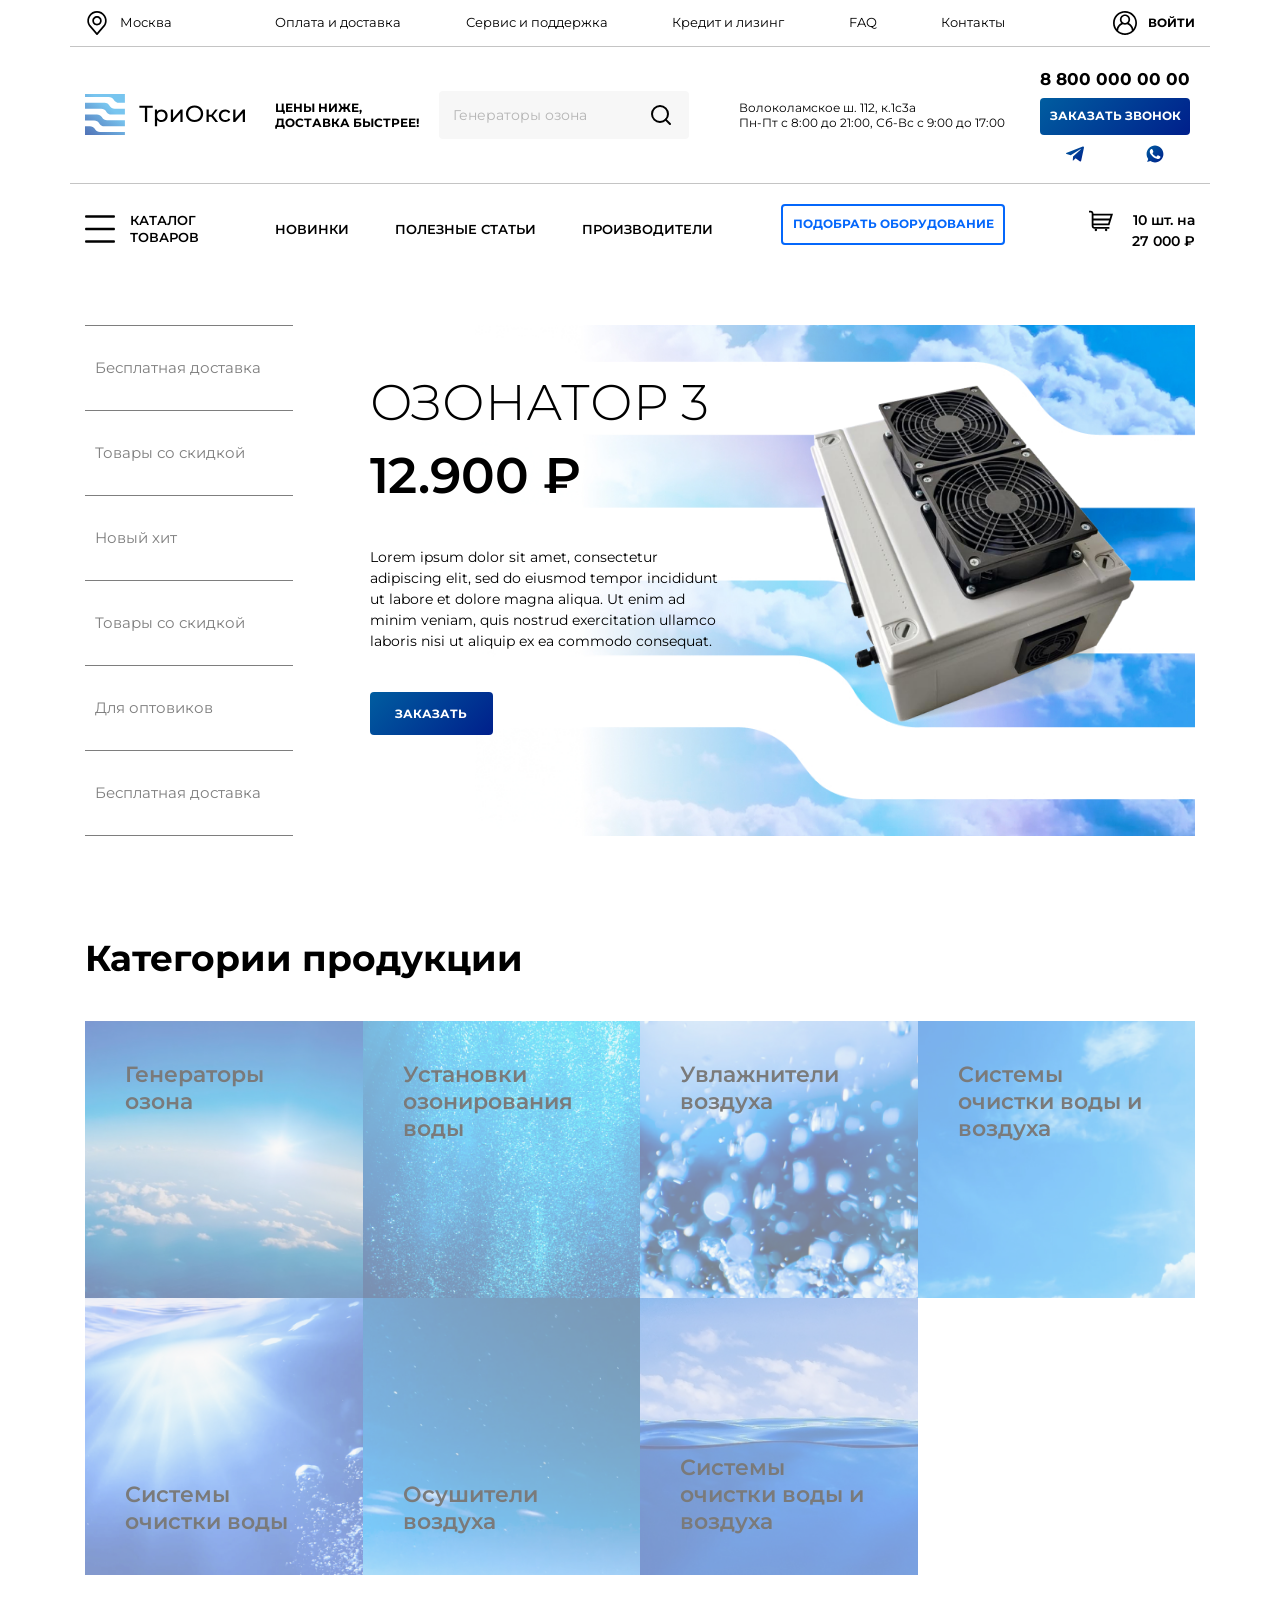
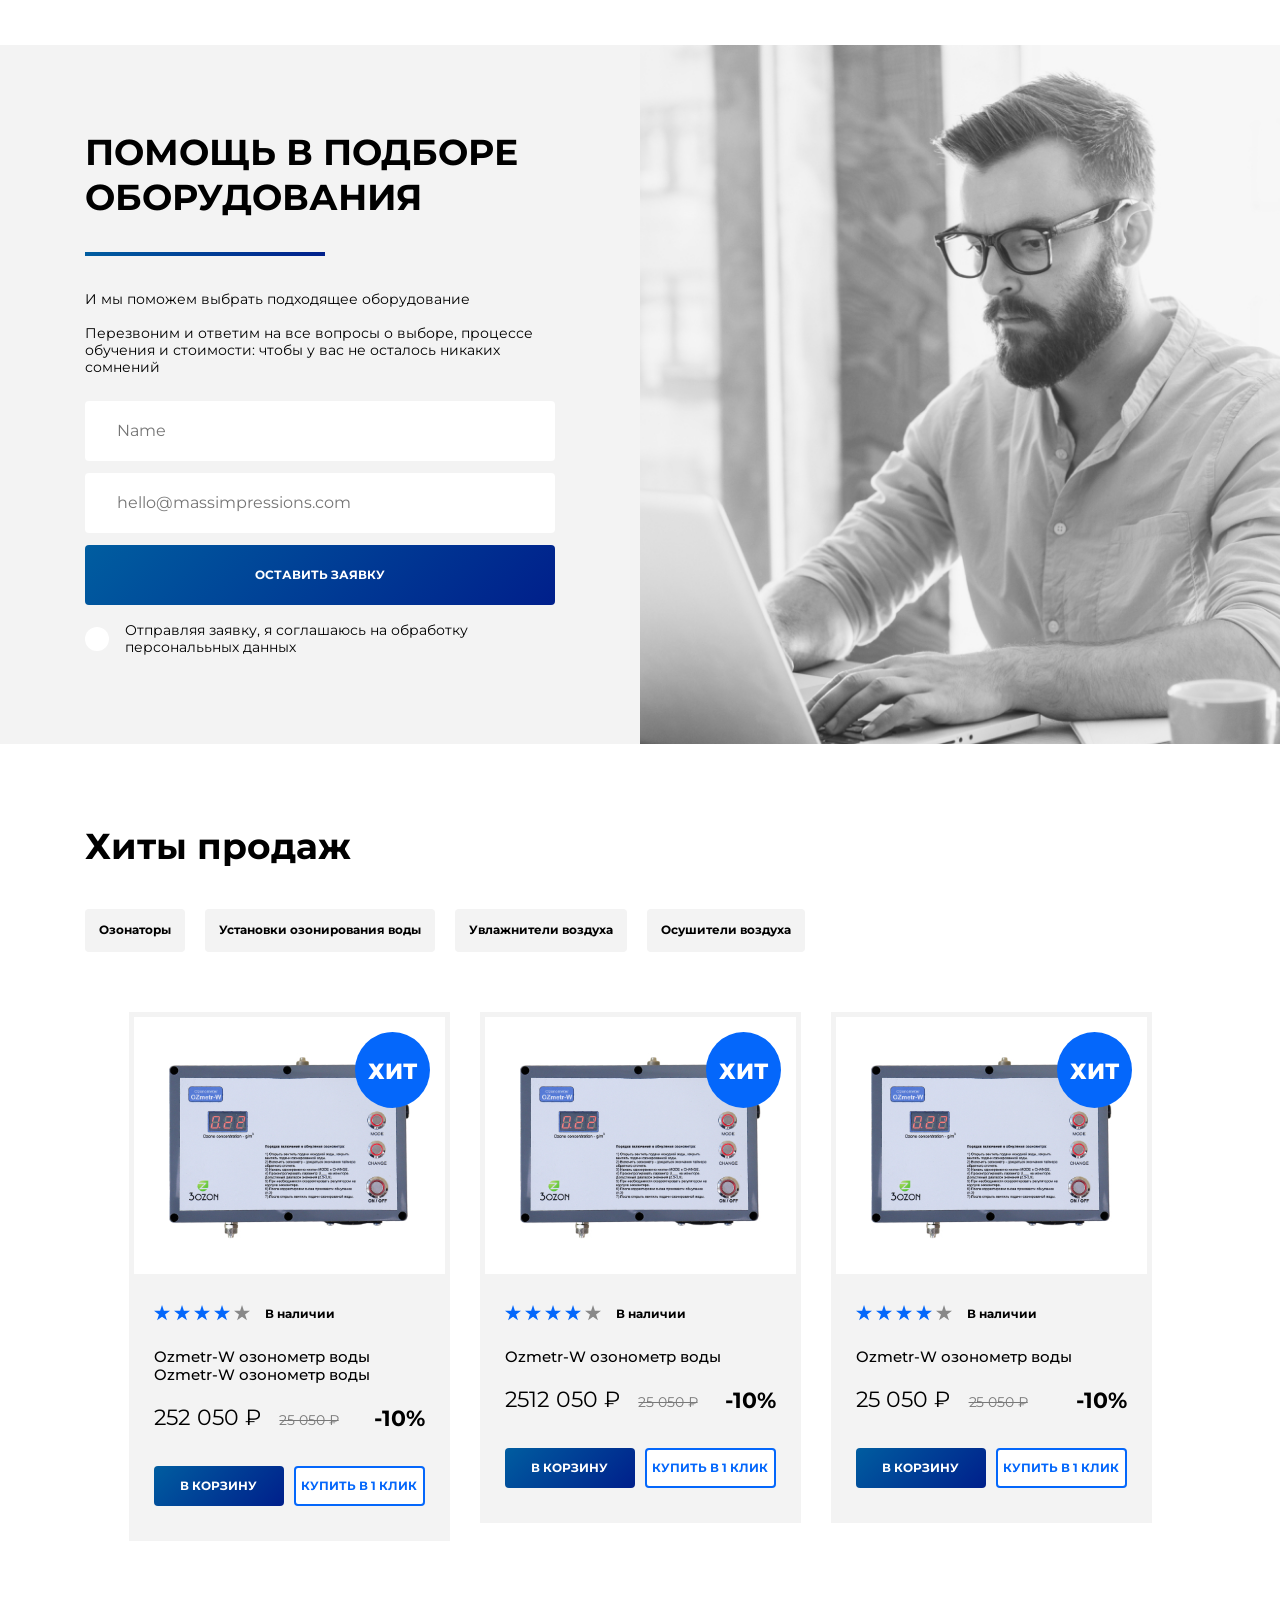
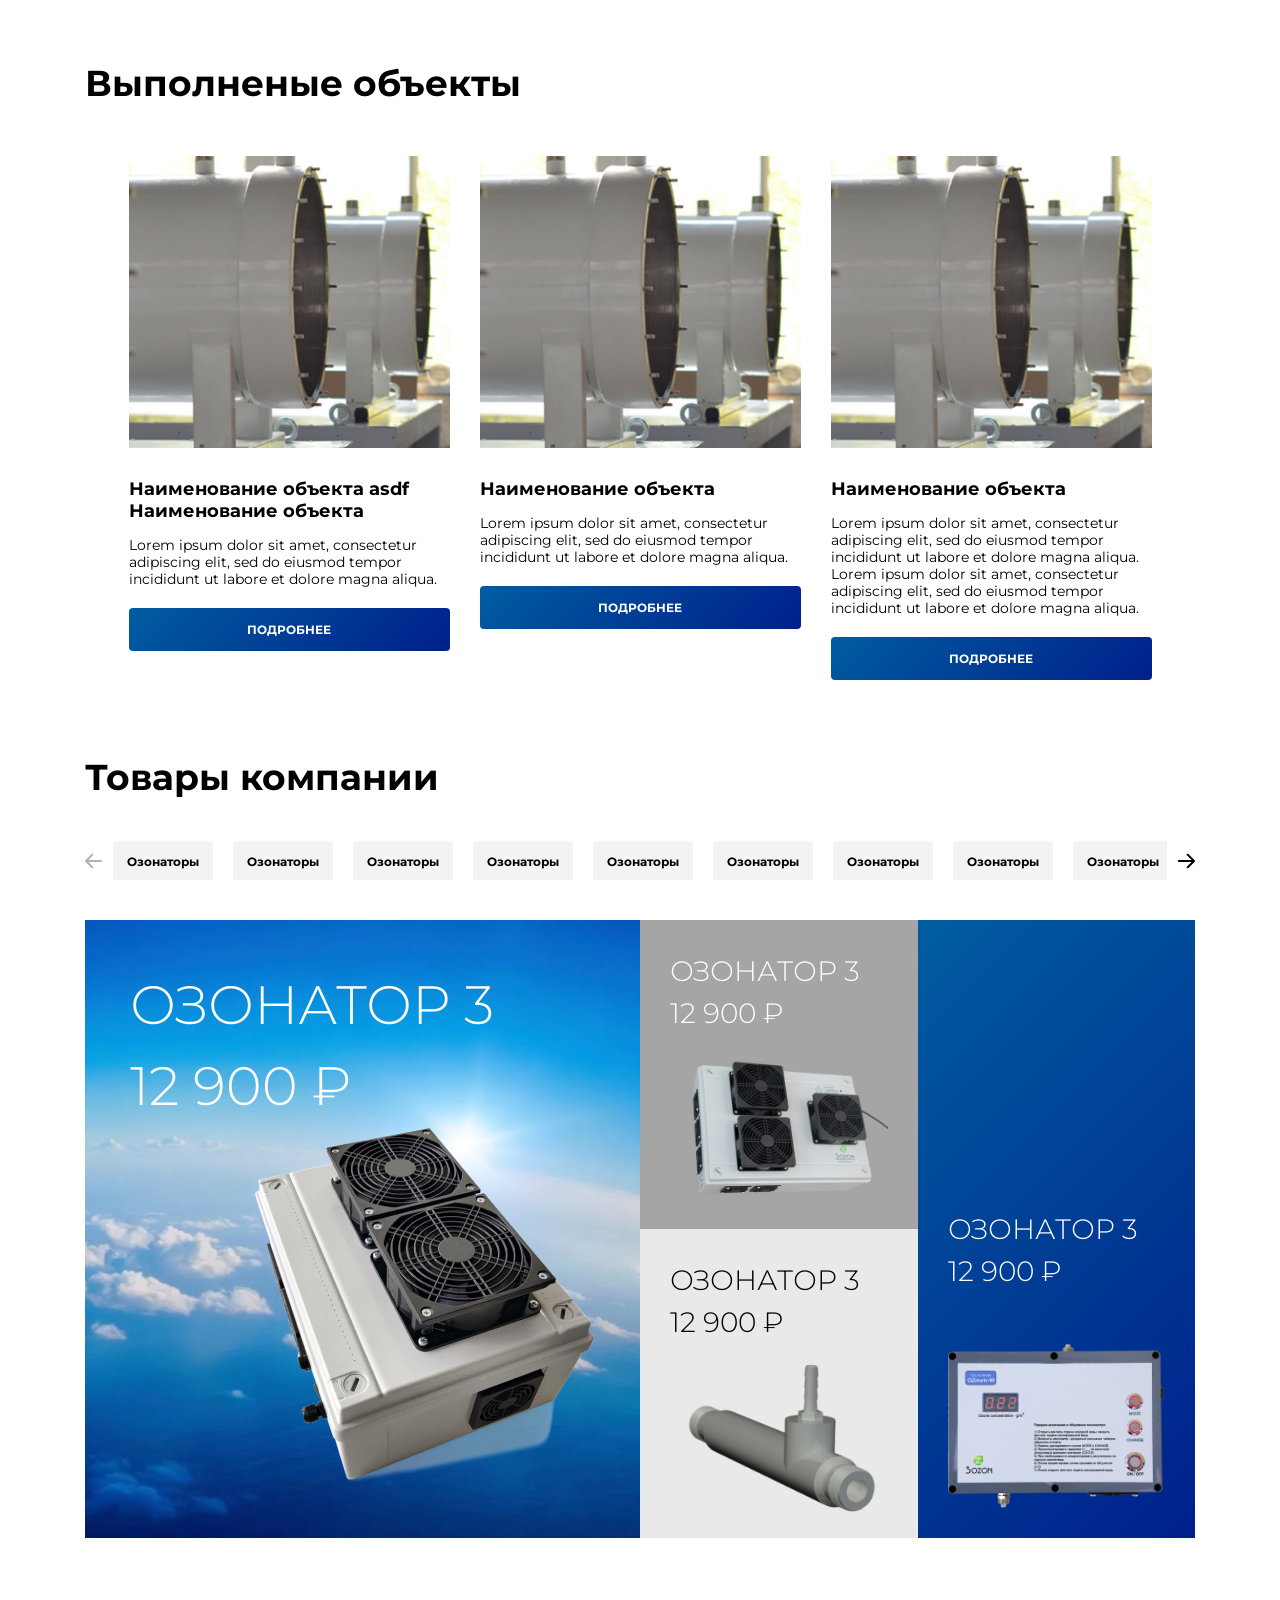
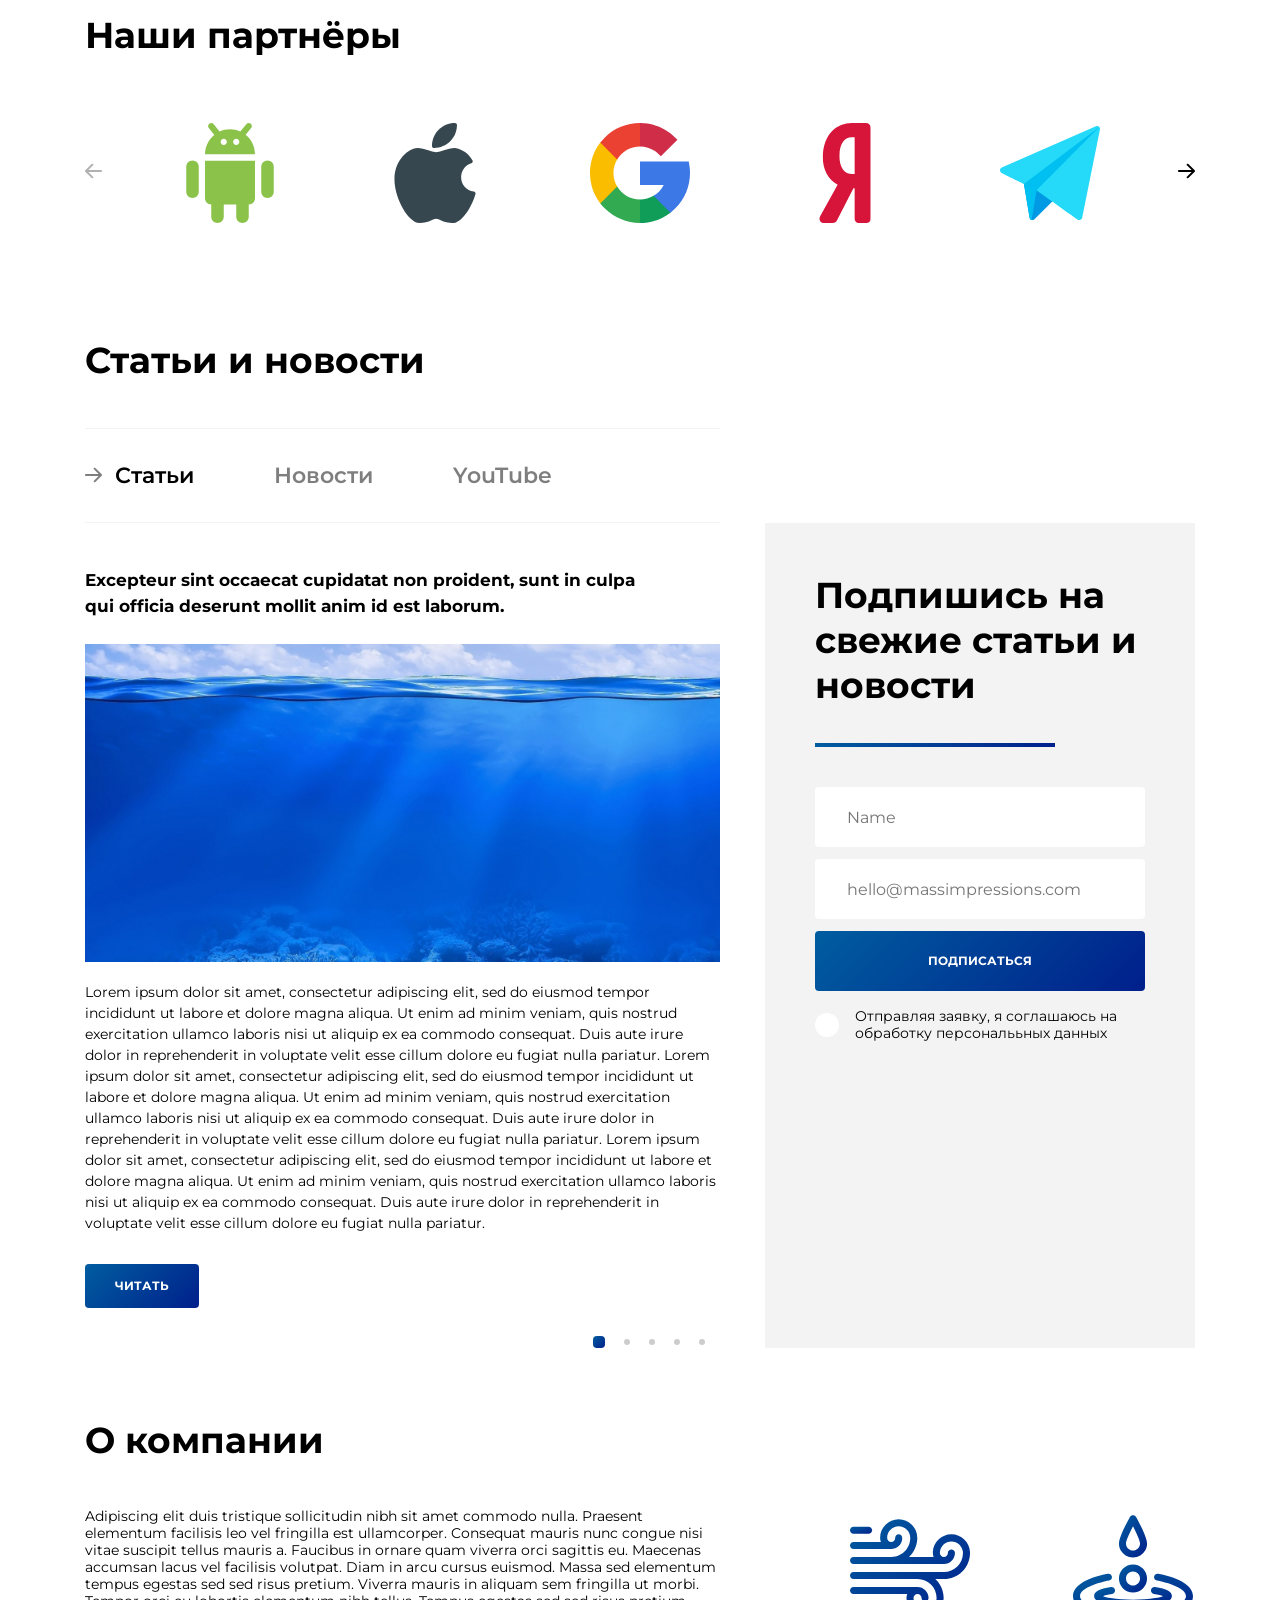
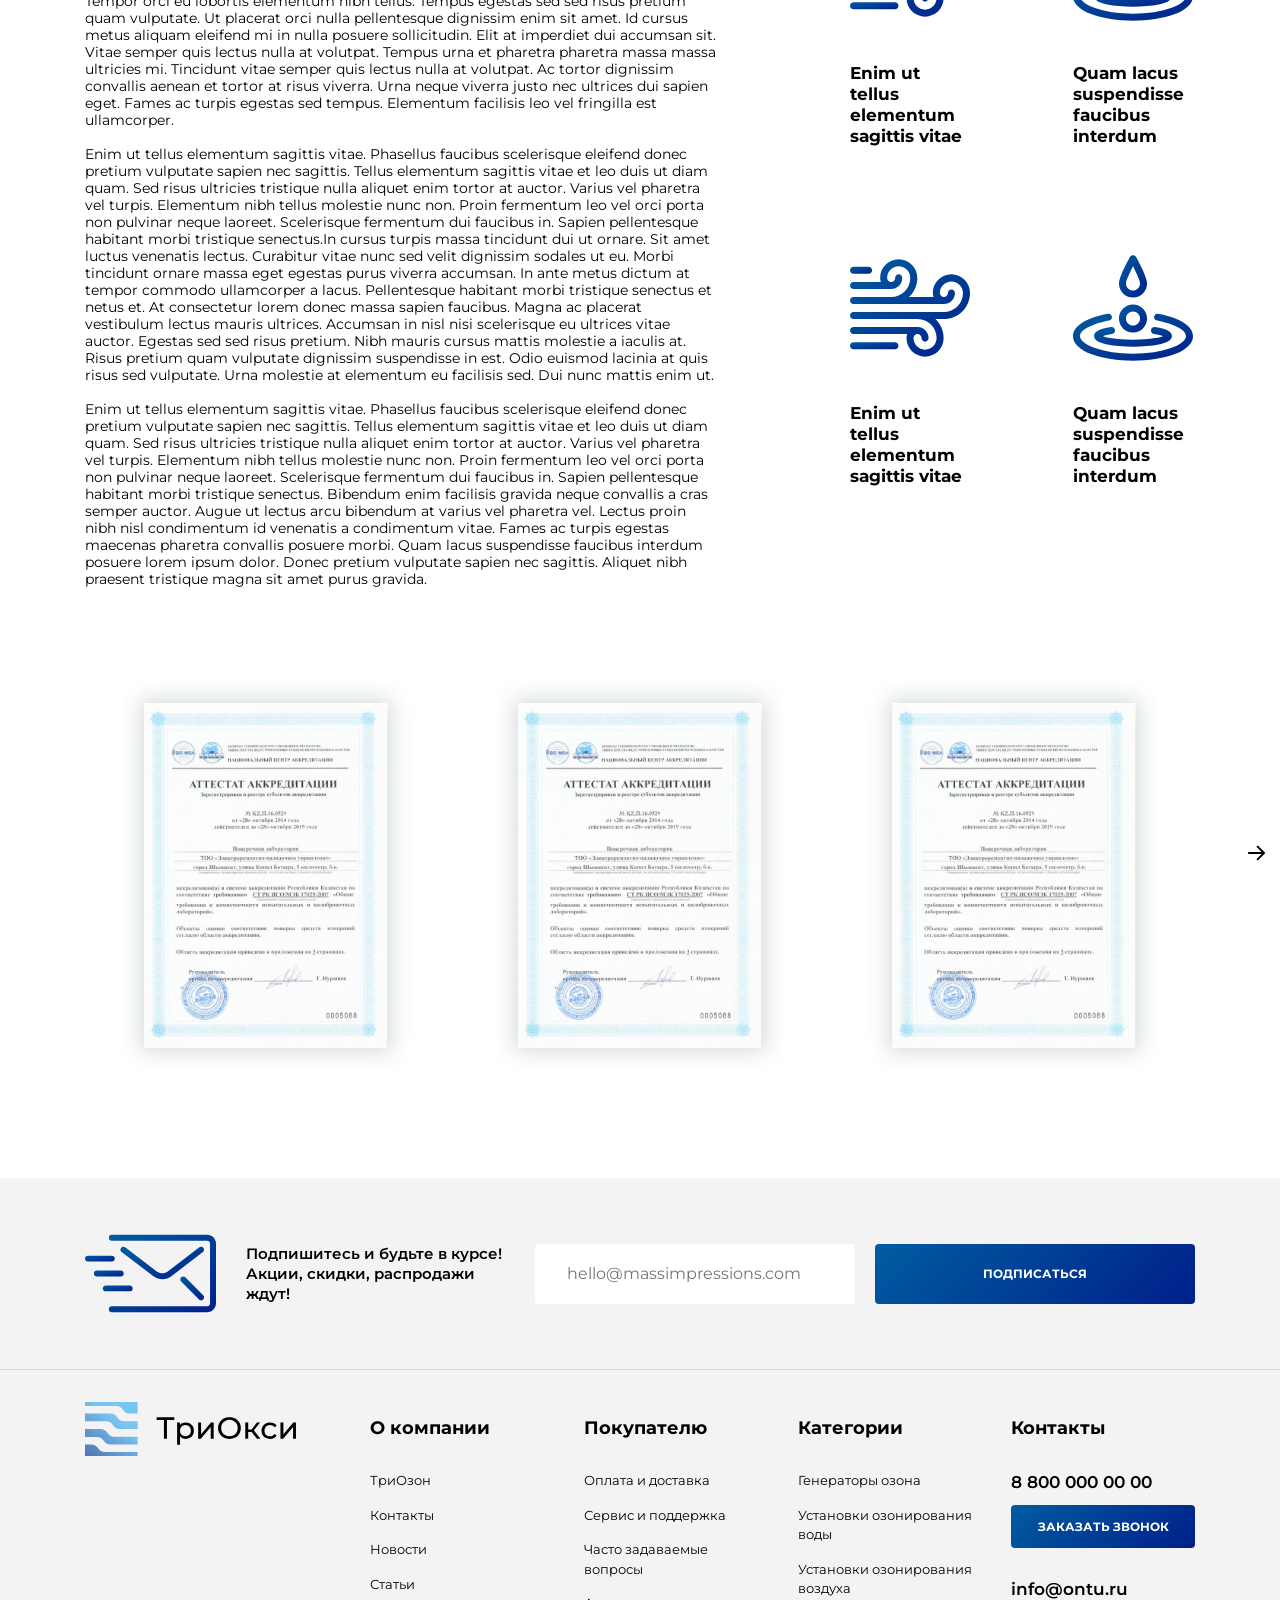
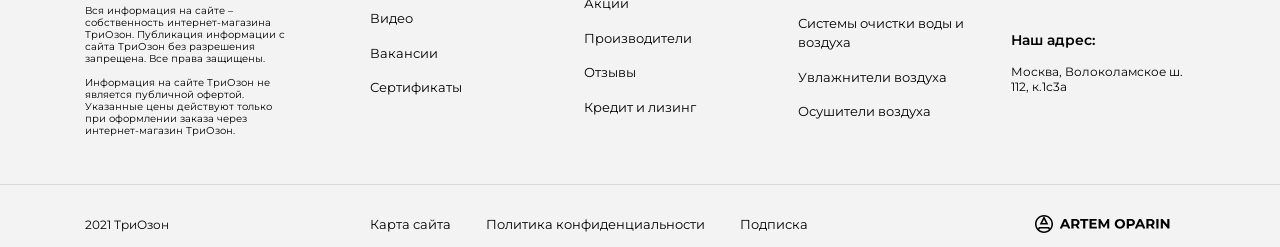
==== commit 313eb8cd: "pravki" ====
--- a/index.html
+++ b/index.html
@@ -360,10 +360,12 @@
 
                           <a href="card.html" class="card__name">
                             Ozmetr-W озонометр воды
+                            Ozmetr-W озонометр воды
                           </a>
                           <div class="d-flex align-items-center justify-content-between">
                             <div class="card__price">
-                              25 050 ₽
+                              252 050 ₽
+
                               <span>
                                 25 050 ₽
                               </span>
@@ -411,7 +413,7 @@
                           </a>
                           <div class="d-flex align-items-center justify-content-between">
                             <div class="card__price">
-                              25 050 ₽
+                              2512 050 ₽
                               <span>
                                 25 050 ₽
                               </span>
@@ -854,61 +856,60 @@
               <div class="swiper-container-object">
                 <div class="swiper-wrapper">
 
-                  <div class="swiper-slide">
-                    <div class="object__item">
-                      <div class="object__img">
-                        <img src="img/obj.jpg" alt="">
-                      </div>
-                      <h3 class="object__name">
-                        Наименование объекта
-                      </h3>
-                      <p class="object__descr">
-                        Lorem ipsum dolor sit amet, consectetur adipiscing elit, sed do eiusmod
-                        tempor
-                        incididunt ut labore et dolore magna aliqua.
-                      </p>
-                      <a href="#" class="btn object__btn">
-                        подробнее
-                      </a>
-                    </div>
-                  </div>
-
-                  <div class="swiper-slide">
-                    <div class="object__item">
-                      <div class="object__img">
-                        <img src="img/obj.jpg" alt="">
-                      </div>
-                      <h3 class="object__name">
-                        Наименование объекта
-                      </h3>
-                      <p class="object__descr">
-                        Lorem ipsum dolor sit amet, consectetur adipiscing elit, sed do eiusmod
-                        tempor
-                        incididunt ut labore et dolore magna aliqua.
-                      </p>
-                      <a href="#" class="btn object__btn">
-                        подробнее
-                      </a>
-                    </div>
-                  </div>
-
-                  <div class="swiper-slide">
-                    <div class="object__item">
-                      <div class="object__img">
-                        <img src="img/obj.jpg" alt="">
-                      </div>
-                      <h3 class="object__name">
-                        Наименование объекта
-                      </h3>
-                      <p class="object__descr">
-                        Lorem ipsum dolor sit amet, consectetur adipiscing elit, sed do eiusmod
-                        tempor
-                        incididunt ut labore et dolore magna aliqua.
-                      </p>
-                      <a href="#" class="btn object__btn">
-                        подробнее
-                      </a>
-                    </div>
+                  <div class="swiper-slide object__item">
+                    <div class="object__img">
+                      <img src="img/obj.jpg" alt="">
+                    </div>
+                    <h3 class="object__name">
+                      Наименование объекта asdf
+                      Наименование объекта
+                    </h3>
+                    <p class="object__descr">
+                      Lorem ipsum dolor sit amet, consectetur adipiscing elit, sed do eiusmod
+                      tempor
+                      incididunt ut labore et dolore magna aliqua.
+                    </p>
+                    <a href="#" class="btn object__btn">
+                      подробнее
+                    </a>
+                  </div>
+
+                  <div class="swiper-slide object__item">
+                    <div class="object__img">
+                      <img src="img/obj.jpg" alt="">
+                    </div>
+                    <h3 class="object__name">
+                      Наименование объекта
+                    </h3>
+                    <p class="object__descr">
+                      Lorem ipsum dolor sit amet, consectetur adipiscing elit, sed do eiusmod
+                      tempor
+                      incididunt ut labore et dolore magna aliqua.
+                    </p>
+                    <a href="#" class="btn object__btn">
+                      подробнее
+                    </a>
+                  </div>
+
+                  <div class="swiper-slide object__item">
+                    <div class="object__img">
+                      <img src="img/obj.jpg" alt="">
+                    </div>
+                    <h3 class="object__name">
+                      Наименование объекта
+                    </h3>
+                    <p class="object__descr">
+                      Lorem ipsum dolor sit amet, consectetur adipiscing elit, sed do eiusmod
+                      tempor
+                      incididunt ut labore et dolore magna aliqua.
+                      Lorem ipsum dolor sit amet, consectetur adipiscing elit, sed do eiusmod
+                      tempor
+                      incididunt ut labore et dolore magna aliqua.
+
+                    </p>
+                    <a href="#" class="btn object__btn">
+                      подробнее
+                    </a>
                   </div>
 
                 </div>
@@ -922,6 +923,7 @@
               </div>
             </div>
           </div>
+
         </div>
       </div>
     </section>
@@ -1205,6 +1207,17 @@
                       nostrud exercitation ullamco laboris nisi ut aliquip ex ea commodo consequat.
                       Duis aute irure dolor in reprehenderit in voluptate velit esse cillum dolore eu
                       fugiat nulla pariatur.
+                      Lorem ipsum dolor sit amet, consectetur adipiscing elit, sed do eiusmod tempor
+                      incididunt ut labore et dolore magna aliqua. Ut enim ad minim veniam, quis
+                      nostrud exercitation ullamco laboris nisi ut aliquip ex ea commodo consequat.
+                      Duis aute irure dolor in reprehenderit in voluptate velit esse cillum dolore eu
+                      fugiat nulla pariatur.
+                      Lorem ipsum dolor sit amet, consectetur adipiscing elit, sed do eiusmod tempor
+                      incididunt ut labore et dolore magna aliqua. Ut enim ad minim veniam, quis
+                      nostrud exercitation ullamco laboris nisi ut aliquip ex ea commodo consequat.
+                      Duis aute irure dolor in reprehenderit in voluptate velit esse cillum dolore eu
+                      fugiat nulla pariatur.
+
                     </p>
                     <a href="article.html" class="btn articles-block__btn">
                       читать
@@ -1840,7 +1853,8 @@
               </span>
               <button type="submit" class="btn modal-form__btn modal-call__btn">заказать звонок</button>
               <input type="checkbox" class="form-control check help-form__check" name="agreement" id="form-call">
-              <label for="form-call" class="agreement help-form__agreement">Я согласен условиями предоставления услуг
+              <label for="form-call" class="agreement help-form__agreement">Я согласен условиями
+                предоставления услуг
                 и обработкой моих персональных данных
                 при нажатии “Заказать звонок”</label>
             </div>
@@ -1960,7 +1974,8 @@
 
               <button type="submit" class="btn modal-form__btn modal-one-click__btn">подобрать</button>
               <input type="checkbox" class="form-control check help-form__check" name="agreement" id="form-one-click">
-              <label for="form-one-click" class="agreement help-form__agreement">Я согласен условиями предоставления услуг
+              <label for="form-one-click" class="agreement help-form__agreement">Я согласен условиями
+                предоставления услуг
                 и обработкой моих персональных данных
                 при нажатии “Заказать”</label>
             </div>
@@ -1997,34 +2012,35 @@
               <span>
                 <input type="tel" class="form-control form__input modal-form__input" placeholder="Ваш телефон">
               </span>
-              <span>
-                <div class="selectric">
-                  <div class="label">
-                    <span>Тип оборудования</span>
-                    <b class="selectric-button">
-                      <img src="img/selectric-ar.svg" alt="">
-                    </b>
-                  </div>
-                  <div class="selectric-options hidden">
-                    <ul>
-                      <li>Тип</li>
-                      <li>Тип</li>
-                      <li>Тип</li>
-                      <li>Тип</li>
-                      <li>Тип</li>
-                      <li>Тип</li>
-                      <li>Тип</li>
-                      <li>Тип</li>
-                    </ul>
-                  </div>
-                </div>
-              </span>
+
+              <div class="selectric">
+                <div class="label">
+                  <span>Тип оборудования</span>
+                  <b class="selectric-button">
+                    <img src="img/selectric-ar.svg" alt="">
+                  </b>
+                </div>
+                <div class="selectric-options hidden">
+                  <ul>
+                    <li>Тип</li>
+                    <li>Тип</li>
+                    <li>Тип</li>
+                    <li>Тип</li>
+                    <li>Тип</li>
+                    <li>Тип</li>
+                    <li>Тип</li>
+                    <li>Тип</li>
+                  </ul>
+                </div>
+              </div>
+
               <span>
                 <textarea name="your-comment" id="your-comment" cols="30" rows="10" placeholder="Ваш комментарий"></textarea>
               </span>
               <button type="submit" class="btn modal-form__btn modal-one-click__btn">подобрать</button>
-              <input type="checkbox" class="form-control check help-form__check" name="agreement" id="form-one-click">
-              <label for="form-one-click" class="agreement help-form__agreement">Я согласен условиями предоставления услуг
+              <input type="checkbox" class="form-control check help-form__check" name="agreement" id="form-assortment">
+              <label for="form-assortment" class="agreement help-form__agreement">Я согласен условиями
+                предоставления услуг
                 и обработкой моих персональных данных
                 при нажатии “Подобрать”</label>
             </div>
@@ -2060,31 +2076,32 @@
               <span>
                 <input type="tel" class="form-control form__input modal-form__input" placeholder="Ваш телефон">
               </span>
-              <span>
-                <div class="selectric">
-                  <div class="label">
-                    <span>Вакансия</span>
-                    <b class="selectric-button">
-                      <img src="img/selectric-ar.svg" alt="">
-                    </b>
-                  </div>
-                  <div class="selectric-options hidden">
-                    <ul>
-                      <li>Вакансия</li>
-                      <li>Вакансия</li>
-                      <li>Вакансия</li>
-                      <li>Вакансия</li>
-                      <li>Вакансия</li>
-                    </ul>
-                  </div>
-                </div>
-              </span>
+
+              <div class="selectric">
+                <div class="label">
+                  <span>Вакансия</span>
+                  <b class="selectric-button">
+                    <img src="img/selectric-ar.svg" alt="">
+                  </b>
+                </div>
+                <div class="selectric-options hidden">
+                  <ul>
+                    <li>Вакансия</li>
+                    <li>Вакансия</li>
+                    <li>Вакансия</li>
+                    <li>Вакансия</li>
+                    <li>Вакансия</li>
+                  </ul>
+                </div>
+              </div>
+
               <span>
                 <textarea name="your-about" id="your-about" cols="30" rows="10" placeholder="Расскажите о себе"></textarea>
               </span>
               <button type="submit" class="btn modal-form__btn modal-one-click__btn">Отправить</button>
-              <input type="checkbox" class="form-control check help-form__check" name="agreement" id="form-one-click">
-              <label for="form-one-click" class="agreement help-form__agreement">Я согласен условиями предоставления услуг
+              <input type="checkbox" class="form-control check help-form__check" name="agreement" id="form-job">
+              <label for="form-job" class="agreement help-form__agreement">Я согласен условиями предоставления
+                услуг
                 и обработкой моих персональных данных
                 при нажатии “Отправить”</label>
             </div>
@@ -2123,8 +2140,9 @@
               </span>
 
               <button type="submit" class="btn modal-form__btn modal-one-click__btn">подписаться</button>
-              <input type="checkbox" class="form-control check help-form__check" name="agreement" id="form-one-click">
-              <label for="form-one-click" class="agreement help-form__agreement">Я согласен условиями предоставления услуг
+              <input type="checkbox" class="form-control check help-form__check" name="agreement" id="form-subscribe">
+              <label for="form-subscribe" class="agreement help-form__agreement">Я согласен условиями
+                предоставления услуг
                 и обработкой моих персональных данных
                 при нажатии “Подписаться”</label>
             </div>
--- a/main.css
+++ b/main.css
@@ -1 +1 @@
-@import url(https://fonts.googleapis.com/css2?family=Montserrat:wght@300;400;500;600;700;800&display=swap);*,:after,:before{box-sizing:border-box}ol[class],ul[class]{padding:0}blockquote,body,dd,dl,figcaption,figure,h1,h2,h3,h4,h5,h6,li,ol[class],p,ul[class]{margin:0}body,html{min-height:100vh;scroll-behavior:smooth;text-rendering:optimizeSpeed;line-height:1.5;font-family:Montserrat,sans-serif;overflow-x:hidden}body.lock,html.lock{overflow:hidden}ol[class],ul[class]{list-style:none}a,a:hover{color:#000;text-decoration:none}a:not([class]){text-decoration-skip-ink:auto}img{max-width:100%;display:block}button,input,select,textarea{font:inherit}button,button:active,button:focus,button:hover,input,input:active,input:focus,input:hover,textarea,textarea:active,textarea:focus,textarea:hover{cursor:pointer;border:none;outline:none}button,button:active,button:focus,button:hover{-webkit-appearance:none;-moz-appearance:none;appearance:none}textarea{resize:none}@media(prefers-reduced-motion:reduce){*{animation-duration:.01ms!important;animation-iteration-count:1!important;transition-duration:.01ms!important;scroll-behavior:auto!important}}.animationShow{animation:showTabs .6s}.animationHide{animation:hideTabs .6s}@keyframes showTabs{0%{opacity:0}to{opacity:1}}@keyframes hideTabs{0%{opacity:1}to{opacity:0}}.articles-block{display:flex;margin:0 auto;padding:40px 0}.articles-block__title{padding-bottom:50px}.articles-block-content{width:100%;padding-top:50px;display:none}.articles-block-content.active{display:block}.articles-block__name{font-size:18px;font-weight:700;padding-bottom:25px;max-width:560px}.articles-block__img{padding-bottom:20px}.articles-block__descr{font-size:14px;padding-bottom:30px}.articles-block__btn{padding:13px 30px;margin-bottom:50px}@media screen and (max-width:1399px){.articles-block{padding:35px 0}.articles-block__title{padding-bottom:45px}.articles-block-content{padding-top:45px}.articles-block__name{font-size:17px}.articles-block__btn{margin-bottom:40px}}@media screen and (max-width:1199px){.articles-block{padding:35px 0}.articles-block__title{padding-bottom:35px}.articles-block-content{padding-top:35px}.articles-block__descr{font-size:13px;padding-bottom:25px}.articles-block__name{font-size:16px}.articles-block__btn{margin-bottom:30px}}@media screen and (max-width:767px){.articles-block{padding:25px 0}.articles-block__title{padding-bottom:25px}.articles-block-content{padding-top:25px}.articles-block__descr{font-size:12px;padding-bottom:25px}.articles-block__name{font-size:15px}.articles-block__btn{margin-bottom:25px}}.about-block{padding:40px 0}.about-block__title{padding-bottom:50px}.about-block__text{font-size:14px;line-height:17px}.about-block__name{font-size:18px;font-weight:700;line-height:22px;padding-top:40px}.about-block__item{width:50%;padding-left:120px}.about-block__adv{display:flex;flex-wrap:wrap}@media screen and (max-width:1399px){.about-block{padding:35px 0}.about-block__title{padding-bottom:45px}.about-block__name{font-size:17px;font-weight:700;line-height:21px;padding-top:35px}.about-block__item{width:50%;padding-left:100px;padding-bottom:30px}}@media screen and (max-width:1199px){.about-block{padding:35px 0}.about-block__title{padding-bottom:35px}.about-block__name{font-size:16px;font-weight:700;line-height:21px;padding-top:30px}.about-block__item{width:50%;padding-left:50px}}@media screen and (max-width:991px){.about-block{padding:30px 0}.about-block__title{padding-bottom:30px}.about-block__name{font-size:15px;font-weight:600;line-height:18px;padding-top:25px}.about-block__text{font-size:13px}.about-block__item{width:100%;padding-left:35px}}@media screen and (max-width:767px){.about-block{padding:30px 0}.about-block__title{padding-bottom:25px}.about-block__name{font-size:13px;font-weight:500;line-height:17px;padding-top:20px}.about-block__text{font-size:12px}.about-block__item{width:25%;padding:20px 15px}}@media screen and (max-width:575px){.about-block{padding:25px 0}.about-block__title{padding-bottom:20px}.about-block__text{font-size:12px}.about-block__item{width:50%;padding:20px 15px}}.awards-block{padding:40px 0;position:relative}.awards-block__img{display:flex;justify-content:center;align-items:center;padding:40px 15px}.awards-block__img>img{-webkit-box-shadow:0 0 20px 4px rgba(34,60,80,.18);-moz-box-shadow:0 0 20px 4px rgba(34,60,80,.18);box-shadow:0 0 20px 4px rgba(34,60,80,.18)}.awards-block__next{right:15px}.awards-block__next,.awards-block__prev{cursor:pointer;position:absolute;top:44%;z-index:10}.awards-block__prev{left:15px;transform:rotate(180deg)}.awards-block__next.swiper-button-disabled,.awards-block__prev.swiper-button-disabled{display:none!important}.aside-menu{padding-bottom:30px}.aside-menu__link{display:block;width:70%;font-size:16px;line-height:40px;padding:11px 0;border-top:1px solid #a7a7a7;color:#a7a7a7}.aside-menu__link:hover{color:#0467fb}.aside-menu__link.active{color:#000}.aside-menu__link:last-child,.aside-menu__link:last-of-type{border-bottom:1px solid #a7a7a7}@media screen and (max-width:1199px){.aside-menu__link{width:90%;font-size:15px}}@media screen and (max-width:991px){.aside-menu__link{width:100%;font-size:13px}}.aboutus{padding:60px 0}.aboutus__title{padding-bottom:30px;margin-top:-20px}.aboutus__content{font-size:14px;line-height:17px}.aboutus__content>div,.aboutus__content>p{font-size:14px;line-height:17px;padding-bottom:20px}.aboutus__content>ul>li{padding-bottom:10px}.aboutus__content>img{margin:20px 0 50px}.aboutus__content>h2,.aboutus__content>h3,.aboutus__content>h4,.aboutus__content>h5,.aboutus__content>h6{padding-bottom:25px}@media screen and (max-width:991px){.aboutus{padding:40px 0}.aboutus__title{padding-bottom:30px;margin-top:-13px}.aboutus__content{font-size:13px;line-height:16px}.aboutus__content>div,.aboutus__content>p{font-size:13px;line-height:16px;padding-bottom:15px}.aboutus__content>ul{padding-bottom:20px}.aboutus__content>ul>li{padding-bottom:8px}.aboutus__content>img{margin:15px 0 40px}.aboutus__content>h2,.aboutus__content>h3,.aboutus__content>h4,.aboutus__content>h5,.aboutus__content>h6{padding-bottom:20px}}@media screen and (max-width:767px){.aboutus{padding:35px 0}.aboutus__title{padding-bottom:30px;margin-top:0}.aboutus__content{font-size:13px;line-height:16px}.aboutus__content>div,.aboutus__content>p{font-size:13px;line-height:16px;padding-bottom:15px}.aboutus__content>ul>li{padding-bottom:8px}.aboutus__content>img{margin:15px 0 40px}.aboutus__content>h2,.aboutus__content>h3,.aboutus__content>h4,.aboutus__content>h5,.aboutus__content>h6{padding-bottom:20px}}@media screen and (max-width:575px){.aboutus{padding:30px 0}.aboutus__title{padding-bottom:25px;margin-top:0}.aboutus__content,.aboutus__content>div,.aboutus__content>p{font-size:12px;line-height:15px}.aboutus__content>img{margin:15px 0 30px}}.articles__item{padding:0 15px 50px;display:block}.articles__item:hover h3{color:#0467fb}.articles__item>h3{font-size:18px;font-weight:700;padding:20px 0}.articles__img{display:flex;align-items:center;justify-content:center}.articles__img,.articles__img>img{max-height:340px;object-fit:cover}.article{padding:30px 0 140px}.article__title{padding-bottom:30px}.article__content{max-width:680px}.article__content>img{border-radius:4px;margin-bottom:30px}.article__content>p{font-size:14px;padding-bottom:20px}.article__content>h2,.article__content>h3,.article__content>h4,.article__content>h5,.article__content>h6{padding-bottom:25px}.article__link{display:block;padding-top:20px;font-size:14px;font-weight:600;position:relative;padding-left:32px;text-transform:uppercase}.article__link:hover{color:#0467fb}.article__link:hover:before{opacity:1}.article__link:before{content:url(img/arrright.svg);display:block;transform:rotate(180deg);opacity:.5;position:absolute;top:16px;left:0}@media screen and (max-width:767px){.article{padding:25px 0 50px}.article__title{padding-bottom:20px}.article__content{max-width:680px}.article__content>img{margin-bottom:20px}.article__content>p{font-size:12px;padding-bottom:15px}.article__content>h2,.article__content>h3,.article__content>h4,.article__content>h5,.article__content>h6{padding-bottom:20px}.article__link{padding-top:15px;font-size:12px}.article__link:before{top:10px;left:0}}@media screen and (min-width:1400px){.container,.container-lg,.container-md,.container-sm,.container-xl{max-width:1400px}}.btn{display:inline-block;background:linear-gradient(135deg,#005da0,#001f8b);color:#fff;text-transform:uppercase;border-radius:4px;text-align:center;font-size:12px;font-weight:700}.btn:hover{background:linear-gradient(135deg,#0c83da,#0030d9);color:#fff}.btn-blue{color:#0467fb;background:#fff;border:2px solid #0467fb}.btn-blue:hover{background:linear-gradient(135deg,#0c83da,#0030d9);color:#fff;border:2px solid transparent}.btn-gray{background:transparent;border:1px dashed #000;color:#000}.btn-gray:hover{background:transparent;color:#0467fb;border:1px dashed #0467fb}@media screen and (max-width:991px){.btn{font-weight:600}}@media screen and (max-width:767px){.btn{font-size:11px}}.banner{padding:60px 0}.banner__adv{display:block;width:130%;padding:27px 0 27px 10px;font-size:16px;opacity:.5;line-height:40px;border-top:1px solid #000;position:relative;transition:all .3s}.banner__adv:last-of-type{border-bottom:1px solid #000}.banner__adv:hover{opacity:1}.banner__bg{background-position:right 15px top 0;background-size:contain;background-repeat:no-repeat}.banner__text{padding-left:calc(10% + 50px)}.banner__img{padding:60px}.banner__title{font-weight:300;padding-bottom:10px}.banner__price,.banner__title{font-size:60px;line-height:73px;letter-spacing:-.103636px}.banner__price{font-weight:700;padding-bottom:40px}.banner__descr{font-size:14px;padding-bottom:40px}.banner__btn{padding:12.5px 25.5px}@media screen and (max-width:1399px){.banner{padding:50px 0}.banner__adv{font-size:15px;line-height:30px}.banner__adv:before{top:calc(50% - 13px)}.banner__title{font-weight:300}.banner__price,.banner__title{font-size:50px;line-height:63px}.banner__price{font-weight:600}}@media screen and (max-width:1199px){.banner{padding:40px 0}.banner__adv{padding:25px 0 25px 10px;font-size:13px;line-height:20px}.banner__adv:before{top:calc(50% - 13px)}.banner__text{padding-left:calc(10% + 50px)}.banner__title{font-weight:300}.banner__price,.banner__title{font-size:40px;line-height:53px}.banner__price{font-weight:600;padding-bottom:30px}.banner__descr{font-size:13px;padding-bottom:30px}}@media screen and (max-width:991px){.banner{padding:30px 0}.banner__adv{display:flex;align-items:center;justify-content:center;text-align:center;width:100%;padding:20px 0;line-height:15px;font-size:12px;opacity:.5;border-top:1px solid #000;border-bottom:1px solid #000;margin-bottom:30px}.banner__text{padding-left:0}.banner__img{padding:40px}.banner__title{font-weight:300}.banner__price,.banner__title{font-size:30px;line-height:43px}.banner__price{font-weight:600;padding-bottom:25px}.banner__descr{font-size:12px;padding-bottom:25px}}@media screen and (max-width:767px){.banner{padding:25px 0}.banner__adv{width:100%;padding:20px 0;line-height:14px;font-size:11px;opacity:.5;border-top:1px solid #000;border-bottom:1px solid #000;margin-bottom:30px}.banner__text{padding-left:0}.banner__img{padding:25px}.banner__title{font-weight:300}.banner__price,.banner__title{font-size:25px;line-height:33px;padding-bottom:20px}.banner__price{font-weight:600}.banner__descr{font-size:11px;padding-bottom:20px}.banner__btn{padding:10px 24px}}@media screen and (max-width:575px){.banner__adv{width:33.3333333333%;padding:20px 10px;line-height:14px;font-size:11px;opacity:.5;border-top:1px solid #000;border-bottom:1px solid #000;margin-bottom:0}.banner__adv:first-child,.banner__adv:nth-child(2),.banner__adv:nth-child(3){border-bottom:none}.banner__bg{background-position:100% 100%;background-size:cover;background-repeat:no-repeat;position:relative}.banner__text{background-color:rgba(0,0,0,.6);border-bottom-left-radius:8px;border-bottom-right-radius:8px;margin-left:-15px;margin-right:-15px;padding:15px}.banner__img{padding:25px}.banner__descr,.banner__price,.banner__title{color:#fff}.banner__btn{display:flex;padding:10px;justify-content:center;align-items:center;text-align:center}}.board{display:flex;flex-wrap:wrap}.board__title{padding-top:30px}.basket{margin-top:30px;margin-bottom:115px}.basket__title{text-align:center;margin-bottom:20px}.basket-items{margin-bottom:50px}.basket-items__title{padding-bottom:8px;border-bottom:1px solid #c4c4c4}.basket-item{padding:15px 0;border-bottom:1px solid #c4c4c4}.basket-item__title{font-size:14px;font-weight:400;color:rgba(0,0,0,.3137254901960784);margin-bottom:30px}.basket-item__img,.basket-item__img-wrap{position:relative}.basket-item__img-wrap,.basket-item__marker{display:flex;justify-content:center;align-items:center}.basket-item__marker{position:absolute;top:-5px;left:-10px;font-size:10px;font-weight:700;background:#fff;border:1px solid #000;letter-spacing:.01em;padding:1px 5px;min-width:40px;border-radius:4px}.basket-item__name{font-size:14px;line-height:1.2em}.basket-item__availability{font-size:16px;font-weight:500;line-height:40px}.basket-item__price{font-size:24px;line-height:1.2em;font-weight:400;display:flex;align-items:center}.basket-item__count-next,.basket-item__count-prev{width:30px;height:30px;background:transparent;user-select:none}.basket-item__count-next{transform:scale(-1)}.basket-item__count input{width:50px;height:40px;display:flex;align-items:center;justify-content:center;text-align:center;line-height:40px;border:.5px solid rgba(0,0,0,.3137254901960784);background:#fff;margin:0 11px;font-size:16px;color:#000;font-weight:600}.basket-item__count input::placeholder{color:rgba(0,0,0,.3137254901960784)}.basket-item__cost{display:flex;flex-direction:column;justify-content:center}.basket-item__new{font-size:24px;line-height:1.2em;font-weight:400}.basket-item__old{text-decoration-line:line-through;font-size:16px;color:rgba(0,0,0,.3137254901960784);line-height:1.2em}.basket-item__delete{display:flex;justify-content:center;align-items:center;cursor:pointer;user-select:none}.basket-form{margin:0 auto;width:100%;max-width:680px}.basket-form__title{font-size:18px;font-weight:700;text-align:center;margin-bottom:30px}.basket-form__input{height:60px;width:100%;border-radius:4px;border:1px solid rgba(0,0,0,.18823529411764706);position:relative}.basket-form__input input{font-size:14px;color:#000;border-radius:5px;font-weight:600;text-align:center;display:flex;align-items:center;justify-content:center;width:100%;height:100%;padding:20px;border:0;margin:0}.basket-form__input input::placeholder{color:rgba(0,0,0,.25098039215686274)}.basket-form__input-name{margin-bottom:34px}.basket-form__subtitle{font-weight:400;font-size:10px;margin-top:15px;margin-bottom:50px}.basket-form__payment,.basket-form__payment.card-block{margin-bottom:50px}.basket-form__payment label{display:flex;align-items:center}.basket-form__payment .card__payment-radio{max-width:50%!important;width:50%;margin-right:32px!important}.basket-form__payment .card__payment-radio:last-child{margin-right:0!important}.basket-form__payment .card__payment-radio__top{margin-bottom:0!important}.basket-form__payment .card__payment-radio__bot{padding-left:25px;max-width:150px}.basket-form__comment{margin-bottom:36px}.basket-form__textarea{border-radius:4px;border:1px solid rgba(0,0,0,.18823529411764706)}.basket-form__textarea textarea{border-radius:5px;font-weight:600;width:100%;height:100%;font-size:14px;color:#000;padding:22px;resize:vertical}.basket-form__textarea textarea::placeholder{color:rgba(0,0,0,.3137254901960784)}.basket-form .btn{width:100%;height:60px;margin-bottom:20px}.basket-total{border:3px solid rgba(0,0,0,.3137254901960784);border-radius:4px;margin-bottom:20px}.basket-total__item{padding:18px 20px 15px;font-size:14px;border-bottom:1px solid rgba(0,0,0,.2);width:100%;margin:0;transition:.15s;transition-timing-function:ease-in}.basket-total__item:hover{background:#f0f0f0}.basket-total__item:last-child{border-bottom:0}.basket-total__item .col-6:last-child{font-weight:600;text-align:right}.basket-total__sum .col-6:last-child{display:flex;align-items:center;justify-content:flex-end}.basket-total__sum-old{font-size:12px;text-decoration-line:line-through;margin-right:10px;font-weight:400}.basket-total__price{font-size:20px;font-weight:700}.basket-policy{width:447px;margin:0 auto;display:flex;align-items:center}.basket-policy input[type=checkbox]+label:before{border:1px solid rgba(0,0,0,.3137254901960784)}.basket-policy label{user-select:none}.w-50{width:50%}.w-50:first-child{margin-right:20px}.w-50:nth-child(2){margin-left:20px}@media screen and (max-width:992px){.basket-items__title{display:none}.basket-item{position:relative}.basket-item__delete{position:absolute;top:10px;right:20px;width:40px;height:40px;padding:0}.basket-item__descr,.basket-item__img{margin-bottom:10px}.basket-form{width:auto}}@media screen and (max-width:575px){.basket-items{margin-top:10px;border-top:1px solid #c4c4c4}.basket-item{padding:25px 0}.basket-item__img{display:flex;justify-content:center;align-items:center;margin-bottom:20px}.basket-item__descr{text-align:center}.basket-item__cost,.basket-item__count,.basket-item__price{display:flex;justify-content:center;align-items:center}.basket-item__count{margin:20px 0}.basket-item__availability{line-height:30px;margin-bottom:5px}.basket-form__input-wrap,.basket-form__payment .card__payment-wrap{flex-wrap:wrap}.basket-form__payment .card__payment-radio{flex-wrap:wrap;margin-right:0!important;width:100%;max-width:100%!important}.basket-form__payment .card__payment-radio:first-child{margin-bottom:20px}.basket-form__payment .card__payment-radio__bot{max-width:100%}.basket-form__subtitle{margin-bottom:30px}.basket-total__item{padding:18px 0 15px}.basket-total__item>div:first-child,.basket-total__item>div:nth-child(2){display:flex;justify-content:center;align-items:center}.basket-total__item>div:nth-child(2){padding-top:10px}.basket-policy{width:auto}.w-50{width:100%}.w-50:first-child{margin-right:0}.w-50:last-child{margin-left:0}}.board-video{display:flex;align-items:center;padding:0 15px 60px}.board-video__board{justify-content:space-between}.board-video__content{width:100%}.board-video__content>iframe{width:100%;height:100%;min-height:350px;border:none}.video{position:relative;width:100%;height:0;padding-bottom:56.25%;background-color:#000}.video__link,.video__media{position:absolute;top:0;left:0;width:100%;height:100%}.video__media{border:none}.video__button{position:absolute;top:50%;left:50%;z-index:1;display:none;padding:0;width:68px;height:48px;border:none;background-color:transparent;transform:translate(-50%,-50%);cursor:pointer}.video__button-shape{fill:#212121;fill-opacity:.8}.video__button-icon{fill:#fff}.video__button:focus{outline:none}.video:hover .video__button-shape,.video__button:focus .video__button-shape{fill:red;fill-opacity:1}.video--enabled{cursor:pointer}.video--enabled .video__button{display:block}@media screen and (max-width:1440px){.board-video__content>iframe{min-height:calc(29.04903px + 22.28826vw)}}@media screen and (max-width:767px){.board-video{padding:0 15px 30px}.board-video__content>iframe{min-height:300px}}.catalog-block{padding:60px 0 80px}.catalog-block__title{padding-bottom:40px}.catalog-block__item{width:25%;padding:40px;height:320px;background-position:50%;background-repeat:no-repeat;background-size:cover;position:relative}.catalog-block__item-bottom{display:flex;align-items:flex-end}.catalog-block__item:hover>.catalog-block__name{color:#fff}.catalog-block__item:hover:before{display:none}.catalog-block__item:before{content:"";display:block;position:absolute;width:100%;height:100%;background-color:#f3f3f3;opacity:.5;top:0;left:0}.catalog-block__name{font-weight:600;font-size:24px;line-height:29px}@media screen and (max-width:1399px){.catalog-block{padding:50px 0 70px}.catalog-block__item{height:277px}.catalog-block__name{font-weight:600;font-size:22px;line-height:27px}}@media screen and (max-width:1199px){.catalog-block{padding:40px 0 60px}.catalog-block__item{height:232px;padding:30px}.catalog-block__name{font-weight:600;font-size:20px;line-height:25px}}@media screen and (max-width:991px){.catalog-block{padding:30px 0 50px}.catalog-block__item{height:172px;padding:20px}.catalog-block__name{font-weight:500;font-size:16px;line-height:20px}}@media screen and (max-width:767px){.catalog-block{padding:25px 0 40px}.catalog-block__item{width:50%;height:172px;padding:20px}.catalog-block__name{font-weight:500;font-size:15px;line-height:20px}}@media screen and (max-width:575px){.catalog-block__item{padding:15px}.catalog-block__name{font-size:14px;line-height:18px}}.card__item{margin-bottom:40px;display:block;position:relative;border:5px solid #f3f3f3}.card__item:hover{border:5px solid #0467fb}.card__img{padding:40px;display:block}.card__plus{position:absolute;top:20px;right:20px;height:80px;padding:25px 13px;text-align:center;border-radius:50%;background:#0467fb;font-size:24px;color:#fff;font-weight:800;z-index:100}.card__descr{background:#f3f3f3;padding:30px 40px 40px}.card__availability{display:inline-block;font-size:12px;font-weight:700;padding-left:15px;margin-top:-5px}.card__name{display:block;padding:20px 0;font-weight:500;font-size:16px;line-height:20px}.card__name:hover{color:#0467fb}.card__price{display:inline-block;font-size:28px;padding-bottom:32px}.card__price,.card__price>span{line-height:24px;letter-spacing:-.103636px}.card__price>span{padding-left:18px;font-size:20px;text-decoration-line:line-through;opacity:.5}.card__sale{padding-bottom:32px;display:inline-block;text-align:end;font-size:28px;line-height:34px;letter-spacing:-.103636px;font-weight:700}.card__btn{height:40px;display:flex;align-items:center;justify-content:center;width:48%}.card__next{right:15px}.card__next,.card__prev{cursor:pointer;position:absolute;top:44%;z-index:10}.card__prev{left:15px;transform:rotate(180deg)}.card__next.swiper-button-disabled,.card__prev.swiper-button-disabled{display:none!important}.card__links{border-top:1px solid #c4c4c4;border-bottom:1px solid #c4c4c4;padding:20px 0}.card__links ul{display:flex;align-items:center;list-style-type:none;padding:0;margin:0}.card__links ul li{margin-right:100px}.card__links ul li:last-child{margin-right:0}.card__links ul li a{font-weight:700;font-size:18px;padding:0;color:rgba(0,0,0,.20784313725490197);transition:.3s}.card__links ul li a.active,.card__links ul li a:hover{color:#000}.card__tab{display:flex;align-items:center;justify-content:space-between;padding-top:30px}.card__tab p{font-size:14px;margin-bottom:20px}.card__tab table{width:100%;border-collapse:collapse}.card__tab table tr td{padding:12px;border:1px solid #c4c4c4;font-size:14px}.card__tab table tr td:first-child{font-weight:600}.card__tab.js-hit-tabs.active{display:flex;align-items:flex-start}.card__tab-left{width:50%;padding-right:20px}.card__tab-right{width:50%;padding-left:20px}.card-section{padding-top:40px!important}.card-section .title{margin-bottom:40px;font-weight:500}.card-block{margin-bottom:40px}.card-block__left{display:flex;align-items:flex-start}.card-block .card-gallery__mini{overflow:hidden;margin:20px 0;height:calc(100% - 120px)}.card-block .card-gallery__mini-wrap{display:flex;flex-direction:column;justify-content:space-between;height:560px}.card-block .card-gallery__mini-ar-t{padding:0 0 20px}.card-block .card-gallery__mini-ar-b{padding:20px 0 0}.card-block .card-gallery__mini-ar-b,.card-block .card-gallery__mini-ar-t{display:flex;justify-content:center;align-items:center;cursor:pointer}.card-block .card-gallery__mini-ar-b span,.card-block .card-gallery__mini-ar-t span{display:flex}.card-block .card-gallery__mini-ar-b path,.card-block .card-gallery__mini-ar-t path{fill:#000;transition:.3s;transition-timing-function:cubic-bezier(.165,.84,.44,1)}.card-block .card-gallery__mini-ar-b:hover path,.card-block .card-gallery__mini-ar-t:hover path{fill:#0467fb}.card-block .card-gallery__mini .swiper-wrapper{height:160px}.card-block .card-gallery__mini .swiper-slide{width:auto;height:148px;display:flex;align-items:center;justify-content:center;margin-right:0;border:.5px solid rgba(0,0,0,.20784313725490197);transition:.3s;cursor:pointer}.card-block .card-gallery__mini .swiper-slide img{height:auto}.card-block .card-gallery__mini .swiper-slide.active{border-color:#000}.card-block .card-gallery__mini .swiper-container-card-mini{height:100%;padding-right:1px}.card-block .card-gallery__mini .card__img{padding:20px}.card-block .card-gallery__img{overflow:hidden;border:.5px solid rgba(0,0,0,.20784313725490197);width:560px;height:560px}.card-block .card-gallery__img .card__img{padding:0}.card-block .card-gallery__img .swiper-container-card-gallery{height:100%}.card-block .card-gallery__img a{display:flex;justify-content:center;align-items:center;height:100%;width:100%}.card-block .card__rate{display:flex;align-items:center;justify-content:flex-start}.card-block .card__rate span{cursor:pointer}.card-block .card__rate span.active path{fill:#0467fb}.card-block .card__rate span path{fill:#888}.card-block .card__rate-wrap{display:flex;justify-content:space-between;align-items:center;margin-bottom:10px}.card-block .card__rate-reviews{display:flex;align-items:center;font-size:14px;cursor:pointer}.card-block .card__rate-reviews span{margin-right:15px;display:inline-block}.card-block .card__code{font-size:14px;margin-bottom:15px}.card-block .card__avail{font-weight:500;font-size:16px;margin-bottom:10px}.card-block .card__price{font-weight:400;font-size:28px;padding-bottom:0}.card-block .card__price-old{font-size:20px;letter-spacing:-.103636px;text-decoration-line:line-through;color:rgba(0,0,0,.3137254901960784)}.card-block .card__price-discount{font-weight:700;font-size:28px}.card-block .card__price-wrap{display:flex;align-items:center;margin-bottom:15px}.card-block .card__price-wrap>div{margin-right:18px}.card-block .card__price-wrap>div:last-child{margin-right:0}.card-block .card__btns{display:flex;align-items:center;margin-bottom:20px}.card-block .card__btns button{margin-right:40px;width:200px;height:40px;display:flex;justify-content:center;align-items:center}.card-block .card__btns button:last-child{margin-right:0}.card-block .card__text{font-size:14px;font-weight:400;margin-bottom:15px}.card-block .card__delivery{font-weight:500;font-size:16px;margin-bottom:10px}.card-block .card__delivery table{font-size:14px;font-weight:400;padding-top:10px;max-width:330px}.card-block .card__delivery table tr td{padding:0 0 5px}.card-block .card__delivery table tr td:nth-child(2n){font-weight:700}.card-block .card__payment-wrap{display:flex;align-items:center}.card-block .card__payment b{margin-bottom:10px;display:inline-block}.card-block .card__payment-radio{margin-right:58px;max-width:130px}.card-block .card__payment-radio:last-child{margin-right:0}.card-block .card__payment-radio__top{display:flex;align-items:center;margin-bottom:12px}.card-block .card__payment-radio__top .img{margin-right:26px}.card-block .card__payment-radio__bot{font-size:12px}.card-block .card__payment-radio input:checked+span:after{opacity:1}.card-block .card__payment-radio span{width:16px;height:16px;border-radius:50%;border:1px solid #000;display:inline-block;position:relative}.card-block .card__payment-radio span:after{content:"";position:absolute;top:50%;left:50%;transform:translate(-50%,-50%);width:8px;height:8px;border-radius:100%;background:linear-gradient(135deg,#005da0,#001f8b);display:block;opacity:0}.card-block .card__payment-radio label{cursor:pointer}.recommend,.views{padding:80px 0 40px}.recommend .title,.views .title{margin-bottom:40px}.recommend .swiper-container-card,.views .swiper-container-card{padding:0;width:100%}.views{padding-bottom:0}@media screen and (max-width:1399px){.card__links>ul{display:flex;justify-content:space-between}.card__links>ul>li{margin-right:0}.card__links>ul>li>a{font-size:17px}.card__img{padding:35px}.card__plus{position:absolute;top:15px;right:15px;height:76px;padding:23px 13px;font-size:22px}.card__descr{background:#f3f3f3;padding:30px 20px}.card__name{font-size:15px;line-height:18px}.card__price{display:inline-block;font-size:24px}.card__price>span{padding-left:14px;font-size:16px}.card__sale{font-size:24px;line-height:30px}.card__btn{height:40px;width:48%}.card-block .card-gallery__mini .card__img{padding:15px}}@media screen and (max-width:1399px){.card__links>ul>li>a{font-size:16px}}@media screen and (max-width:991px){.card__links>ul>li>a{font-size:14px;font-weight:600}.card-block__right{padding:60px 15px}}@media screen and (max-width:767px){.card__links{padding:0}.card__links>ul{flex-wrap:wrap;justify-content:flex-start}.card__links>ul>li{padding:15px 0;width:33%;display:flex;justify-content:center;align-items:center;text-align:center}.card__links>ul>li>a{font-size:14px;font-weight:600}}@media screen and (max-width:575px){.card-block .card__tab p{font-size:12px;margin-bottom:15px}.card-block .card__delivery table,.card-block .card__text{font-size:12px}.card-block .card__price{font-size:18px}.card-block .card__price-old{font-size:16px}.card-block .card__price-discount{font-size:18px}.card-block .card-gallery__img{visibility:hidden;height:200px}.card-block .card-gallery__mini{height:100%}.card-block .card-gallery__mini-wrap{height:420px}.card-block .card-gallery__mini .swiper-wrapper{height:160px}.card-block .card-gallery__mini .swiper-slide{width:auto;height:148px;display:flex;align-items:center;justify-content:center;margin-right:0;border:none;transition:.3s;cursor:pointer}.card-block .card-gallery__mini .swiper-slide img{height:auto}.card-block .card-gallery__mini .swiper-slide.active{border-color:#000}.card-block .card-gallery__mini .swiper-container-card-mini{height:100%}.card-block .card-gallery__mini .card__img{padding:0}}@media screen and (max-width:479px){.card__links{padding:0}.card__links>ul{flex-wrap:wrap;justify-content:flex-start}.card__links>ul>li{padding:10px 0;width:50%;display:flex;justify-content:center;align-items:center;text-align:center}.card__links>ul>li>a{font-size:13px;font-weight:600}}@media screen and (max-width:399px){.card__item{margin-bottom:20px}.card__img{padding:25px}.card__plus{position:absolute;top:15px;right:15px;height:76px;padding:23px 13px;font-size:22px}.card__descr{background:#f3f3f3;padding:30px 15px}.card__name{font-size:13px;line-height:15px}.card__price{display:inline-block;font-size:16px}.card__price>span{padding-left:10px;font-size:13px}.card__sale{font-size:16px;line-height:25px}.card__btn{height:40px;width:48%}}.contacts{padding:30px 0 45px}.contacts__title{text-align:center;padding-bottom:50px}.contacts__subtitle{font-size:18px;font-weight:700;text-align:center;line-height:22px;padding-bottom:20px}.contacts__item{margin:30px 0 50px}.contacts__top{align-items:center;margin-bottom:30px}.contacts__bottom,.contacts__top{display:flex;justify-content:center}.contacts__link,.contacts__text{font-size:14px;line-height:17px;text-align:center}.contacts__link:hover{color:#0467fb}.delivery{padding:60px 0}.delivery__title{padding-bottom:30px;margin-top:-20px}.delivery__subtitle{font-size:18px;padding-bottom:40px;font-weight:700}.delivery__img{padding-bottom:10px}.delivery__img,.delivery__img>img{max-height:80px}.delivery-pay__item{display:flex;align-items:center;padding:10px 15px}.delivery-pay__name{padding-left:25px;font-size:12px}.delivery__name{font-size:16px;line-height:19px;font-weight:500;padding-bottom:15px;padding-top:15px}.delivery__link{font-size:14px}.delivery__link:hover{color:#0467fb}.delivery__price{padding:5px 0 10px;font-size:18px;font-weight:700;line-height:22px}.delivery__content,.delivery__content div,.delivery__content p,.delivery__text{font-size:14px;line-height:17px}.delivery__content ul li{padding-bottom:10px}.delivery__content>h2,.delivery__content>h3,.delivery__content>h4,.delivery__content>h5,.delivery__content>h6{padding-bottom:25px}.delivery__item{padding-bottom:60px;padding-right:10%}@media screen and (max-width:1399px){.delivery{padding:60px 0}.delivery__title{padding-bottom:30px;margin-top:-20px}.delivery__subtitle{font-size:17px;padding-bottom:40px;font-weight:700}.delivery__img{padding-bottom:10px}.delivery__img,.delivery__img>img{max-height:80px}.delivery-pay__item{display:flex;align-items:center}.delivery-pay__name{padding-left:25px;font-size:12px}.delivery__name{font-size:15px;line-height:18px;font-weight:500;padding-bottom:15px;padding-top:15px}.delivery__link{font-size:13px}.delivery__link:hover{color:#0467fb}.delivery__price{padding:5px 0 10px;font-size:17px;font-weight:700;line-height:21px}.delivery__text{font-size:13px;line-height:16px}.delivery__item{padding-bottom:60px;padding-right:1%}}@media screen and (max-width:991px){.delivery{padding:40px 0}.delivery__title{padding-bottom:30px;margin-top:-13px}.delivery__subtitle{font-size:15px;padding-bottom:30px;font-weight:700}.delivery-pay__name{padding-left:10px;font-size:11px}.delivery__name{font-size:15px;line-height:18px;font-weight:500;padding-bottom:15px;padding-top:15px}.delivery__link{font-size:12px}.delivery__price{padding:5px 0 10px;font-size:15px;font-weight:700;line-height:19px}.delivery__text{font-size:12px;line-height:15px}.delivery__item{padding-bottom:40px;padding-right:1%}.delivery__content{font-size:12px;line-height:15px}.delivery__content>div,.delivery__content>p{font-size:12px;line-height:15px;padding-bottom:15px}}@media screen and (max-width:767px){.delivery{padding:35px 0}.delivery__title{padding-bottom:30px;margin-top:0}.delivery__content{font-size:13px;line-height:16px}.delivery__content>div,.delivery__content>p{font-size:13px;line-height:16px;padding-bottom:15px}.delivery__content>ul>li{padding-bottom:8px}.delivery__content>img{margin:15px 0 40px}.delivery__content>h2,.delivery__content>h3,.delivery__content>h4,.delivery__content>h5,.delivery__content>h6{padding-bottom:20px}}@media screen and (max-width:575px){.delivery{padding:30px 0}.delivery__item{padding-right:15px}.delivery__title{padding-bottom:25px;margin-top:0}.delivery__content,.delivery__content>div,.delivery__content>p{font-size:12px;line-height:15px}.delivery__content>img{margin:15px 0 30px}}.form-wrapper-header{display:flex}.form-wrapper-header>span{width:100%;position:relative}.form-wrapper-header>span:first-child{width:calc(100% - 40px)}.form-wrapper-header>span:nth-child(2){width:40px}.form-wrapper-header>span>input{width:100%;border-radius:4px 0 0 4px;background:#f7f7f7;padding:12px 14px}.form-wrapper-header>span>input::placeholder{font-size:14px;mix-blend-mode:normal;opacity:.5}.form-wrapper-header>span>button{width:100%;border-radius:0 4px 4px 0;background:#f7f7f7;padding:10px 14px 10px 0;height:100%}.form__input{background-color:#fff;border-radius:4px;height:60px;padding:20px 32px}input[type=checkbox]:checked,input[type=checkbox]:not(:checked),input[type=radio]:checked,input[type=radio]:not(:checked){position:absolute;left:-9999px}input[type=checkbox]:checked+label,input[type=checkbox]:not(:checked)+label,input[type=radio]:checked+label,input[type=radio]:not(:checked)+label{display:inline-block;position:relative;padding-left:40px;line-height:17px;cursor:pointer}input[type=checkbox]:checked+label:before,input[type=checkbox]:not(:checked)+label:before,input[type=radio]:checked+label:before,input[type=radio]:not(:checked)+label:before{content:"";position:absolute;left:0;top:0;width:24px;height:24px;background-color:#fff;border-radius:100%}input[type=checkbox]:checked+label:after,input[type=checkbox]:not(:checked)+label:after,input[type=radio]:checked+label:after,input[type=radio]:not(:checked)+label:after{content:"";position:absolute;-webkit-transition:all .2s ease;-moz-transition:all .2s ease;-o-transition:all .2s ease;transition:all .2s ease}input[type=checkbox]:checked+label:after,input[type=checkbox]:not(:checked)+label:after{left:8px;top:13px;width:8px;height:8px;border-radius:100%;background:linear-gradient(135deg,#005da0,#001f8b);display:block}input[type=radio]:checked+label:after,input[type=radio]:not(:checked)+label:after{left:8px;top:8px;width:8px;height:8px;border-radius:100%;background:linear-gradient(135deg,#005da0,#001f8b);display:block}input[type=checkbox]:not(:checked)+label:after,input[type=radio]:not(:checked)+label:after{opacity:0}input[type=checkbox]:checked+label:after,input[type=radio]:checked+label:after{opacity:1}@media screen and (max-width:1199px){.form-wrapper-header{padding:10px 30px;background-color:#0467fb}}@media screen and (max-width:991px){.form-wrapper-header>span{width:100%;position:relative}.form-wrapper-header>span:before{content:url(img/search.svg);display:block;position:absolute;top:0;right:8px}.form-wrapper-header>span>input{width:100%;border-radius:4px;background:#f7f7f7;padding:12px 14px}.form-wrapper-header>span>input::placeholder{font-size:13px}.form__input{height:50px;padding:15px}}.form-subscribe{padding:65px 90px 100px;background-color:#f3f3f3;margin-left:25px}.form-subscribe>.help__line{margin-bottom:50px}.form-subscribe__title{padding-bottom:40px}@media screen and (max-width:1399px){.form-subscribe{padding:50px;margin-left:15px}.form-subscribe>.help__line{margin-bottom:40px}.form-subscribe__title{padding-bottom:35px}}@media screen and (max-width:1199px){.form-subscribe{padding:30px;margin-left:0}.form-subscribe>.help__line{margin-bottom:30px}.form-subscribe__title{padding-bottom:30px}}@media screen and (max-width:991px){.form-subscribe{max-width:480px;margin:40px auto 0;padding:30px}.form-subscribe>.help__line{margin-bottom:30px}.form-subscribe__title{padding-bottom:30px}}@media screen and (max-width:479px){.form-subscribe{width:calc(100% + 30px);margin-top:30px;margin-left:-15px;margin-right:-15px;padding:30px 15px}.form-subscribe>.help__line{margin-bottom:25px;max-width:100%;width:100%}.form-subscribe__title{padding-bottom:25px}}#footer-menu-copy{display:flex}#footer-menu-copy>a{display:inline-block;margin-right:35px;font-size:13px}#footer-menu-copy>a:hover{color:#0467fb}.footer{margin-top:60px;background-color:#f3f3f3}.footer__menu{display:flex;flex-direction:column}.footer__menu>a{display:inline;margin-bottom:15px;font-size:13px}.footer__menu>a:hover{color:#0467fb}.footer__line{padding:30px 0;border-bottom:1px solid #d8d8d8}.footer__line-two{padding:47px 0;border-bottom:1px solid #d8d8d8}.footer__line-three{padding:30px 0}.footer-form__text{font-weight:700;font-size:18px;line-height:22px;padding:0 40px 0 60px}.footer-form__input{max-width:320px;width:100%;margin-right:20px}.footer-form__btn{display:flex;width:100%;height:60px;align-items:center;justify-content:center;max-width:320px}.footer__logo{margin-top:-15px}.footer__descr{max-width:200px;font-size:10px;line-height:12px}.footer__title{font-weight:700;font-size:18px;line-height:22px;padding-bottom:32px}.footer__link{font-weight:600;font-size:24px;line-height:29px}.footer__link:hover{color:#0467fb}.footer__btn{padding:12.5px 37px;margin:10px 0 30px}.footer__subtitle{font-weight:600;font-size:14px;line-height:17px;padding-bottom:15px;padding-top:30px}.footer__text{font-size:12px;line-height:15px}@media screen and (max-width:1399px){.footer{margin-top:50px}.footer__line{padding:30px 0}.footer-form__text{font-weight:600;font-size:15px;line-height:20px;padding:0 30px}.footer__link{font-size:17px;line-height:22px}.footer__btn{padding:12.5px 0;display:flex;align-items:center;justify-content:center}}@media screen and (max-width:1199px){.footer{margin-top:40px}.footer__line{padding:25px 0}.footer__line-two{padding:30px 0}.footer__line-three{padding:23px 0}.footer-form__text{font-weight:600;font-size:15px;line-height:20px;padding:0 30px}.footer__link{font-size:17px;line-height:22px}.footer__btn{padding:12.5px 0;display:flex;align-items:center;justify-content:center}.footer__logo{display:block;width:25%;margin-top:0;margin-bottom:30px}.footer__descr{max-width:100%;width:75%;padding-left:7px;margin-bottom:30px}}@media screen and (max-width:991px){#footer-menu-copy{padding:25px 0;display:flex}#footer-menu-copy>a{display:inline-block;margin-right:35px;font-size:12px}#footer-menu-copy>a:hover{color:#0467fb}.footer__menu>a{font-size:12px}.footer__logo{padding-right:15px}.footer__link{font-size:14px}.footer-form{display:flex!important;justify-content:space-between!important;flex-wrap:wrap!important}.footer-form__img{width:35%}.footer-form__text{width:65%}.footer-form__btn,.footer-form__input{width:45%}.footer-form__text{padding:0}.footer-form__input{max-width:45%;width:100%;margin-right:20px}.footer-form__btn{height:50px;max-width:45%}}@media screen and (max-width:767px){#footer-menu-copy{padding:20px 0;display:flex;justify-content:space-between;flex-wrap:wrap;width:100%}#footer-menu-copy>a{padding-right:5px;text-align:center;margin-right:0;font-size:12px;margin-bottom:10px}#footer-menu-copy>a:hover{color:#0467fb}.footer__logo{width:100%;padding:0;display:flex;justify-content:center}.footer__descr{display:none}.footer__menu>a{margin-bottom:10px;font-size:12px}.footer__title{font-weight:700;font-size:17px;line-height:22px;padding:20px 0}}@media screen and (max-width:575px){#footer-menu-copy{padding:25px 0;display:flex}#footer-menu-copy>a:hover{color:#0467fb}.footer{margin-top:40px}.footer__line{padding:20px 0}.footer__line-two{padding:25px 0}.footer__line-three{padding:20px 0}.footer__menu{display:none}.footer__menu>a{text-align:center}.footer__menu.active{display:flex}.footer__title{text-align:center}.footer-form{display:flex!important;justify-content:space-between!important;flex-wrap:wrap!important}.footer-form__img,.footer-form__text{width:100%;display:flex;justify-content:center}.footer-form__text{text-align:center;margin-bottom:20px}.footer-form__btn,.footer-form__input{width:100%;margin-bottom:20px}.footer-form__text{padding:0}.footer-form__input{max-width:100%;width:100%;margin-right:0}.footer-form__btn{height:50px;max-width:100%}.footer__link{font-size:18px;line-height:22px}.footer__btn{padding:12.5px 0;display:flex;width:100%;align-items:center;justify-content:center}}.faq__item{padding:15px 0 25px!important}.faq__item>h4{font-size:16px;font-weight:500;line-height:40px}.faq__item>p{font-size:14px;padding-bottom:30px}.faq__answer{border-left:1px solid #005da0}.faq__top{font-size:16px;line-height:40px;padding-left:27px;font-weight:500}.faq__bottom{padding:17px 27px 40px;font-size:14px;background:#f3f3f3}@media screen and (max-width:991px){.faq__item{padding:15px 0!important}.faq__item>h4{font-size:15px;font-weight:500;line-height:35px}.faq__item>p{font-size:13px;padding-bottom:25px}.faq__top{font-size:15px;line-height:35px;padding-left:25px;font-weight:500}.faq__bottom{padding:15px 25px 30px;font-size:13px}}@media screen and (max-width:575px){.faq__item{padding:15px 0!important}.faq__item>h4{font-size:14px;font-weight:500;line-height:30px}.faq__item>p{font-size:12px;padding-bottom:20px}.faq__top{font-size:14px;line-height:30px;padding-left:15px;font-weight:500}.faq__bottom{padding:15px 15px 20px;font-size:12px}}h1.glitch{color:#000;font-weight:300;font-size:60px;line-height:73px;position:relative;margin:0 auto;padding:10px}h1.glitch:after,h1.glitch:before{padding:10px;color:#000;content:"404";position:absolute;width:100%;height:100%;background:transparent;overflow:hidden;top:0}h1.glitch:before{left:3px;text-shadow:-2px 0 red;animation-name:glitch-animation-1;animation-duration:20s;animation-timing-function:linear;animation-delay:0s;animation-iteration-count:infinite;animation-direction:reverse-alternate}h1.glitch:after{left:-3px;text-shadow:-2px 0 #00f;animation-name:glitch-animation-2;animation-duration:20s;animation-timing-function:linear;animation-delay:0s;animation-iteration-count:infinite;animation-direction:reverse-alternate}@keyframes glitch-animation-1{0%{clip:rect(140px,350px,54px,10px)}5%{clip:rect(111px,350px,86px,10px)}10%{clip:rect(6px,350px,136px,10px)}15%{clip:rect(150px,350px,26px,10px)}20%{clip:rect(43px,350px,69px,10px)}25%{clip:rect(23px,350px,59px,10px)}30%{clip:rect(105px,350px,125px,10px)}35%{clip:rect(2px,350px,119px,10px)}40%{clip:rect(107px,350px,33px,10px)}45%{clip:rect(130px,350px,35px,10px)}50%{clip:rect(77px,350px,145px,10px)}55%{clip:rect(69px,350px,90px,10px)}60%{clip:rect(82px,350px,87px,10px)}65%{clip:rect(38px,350px,85px,10px)}70%{clip:rect(140px,350px,128px,10px)}75%{clip:rect(57px,350px,26px,10px)}80%{clip:rect(71px,350px,41px,10px)}85%{clip:rect(116px,350px,47px,10px)}90%{clip:rect(40px,350px,86px,10px)}95%{clip:rect(90px,350px,109px,10px)}to{clip:rect(15px,350px,2px,10px)}}@keyframes glitch-animation-2{0%{clip:rect(77px,350px,87px,10px)}5%{clip:rect(92px,350px,5px,10px)}10%{clip:rect(47px,350px,114px,10px)}15%{clip:rect(63px,350px,32px,10px)}20%{clip:rect(134px,350px,44px,10px)}25%{clip:rect(49px,350px,67px,10px)}30%{clip:rect(2px,350px,144px,10px)}35%{clip:rect(52px,350px,76px,10px)}40%{clip:rect(115px,350px,3px,10px)}45%{clip:rect(83px,350px,84px,10px)}50%{clip:rect(124px,350px,70px,10px)}55%{clip:rect(106px,350px,101px,10px)}60%{clip:rect(66px,350px,138px,10px)}65%{clip:rect(5px,350px,72px,10px)}70%{clip:rect(50px,350px,149px,10px)}75%{clip:rect(90px,350px,30px,10px)}80%{clip:rect(70px,350px,113px,10px)}85%{clip:rect(67px,350px,15px,10px)}90%{clip:rect(133px,350px,2px,10px)}95%{clip:rect(131px,350px,114px,10px)}to{clip:rect(150px,350px,13px,10px)}}#header-menu-one>a{display:inline-block;font-size:13px;margin-right:70px}#header-menu-one>a:hover{color:#0467fb}#header-menu-two{padding-left:30px}#header-menu-two>a{display:inline-block;font-weight:600;font-size:14px;line-height:17px;margin-right:80px}#header-menu-two>a:hover{color:#0467fb}.header__row{border-bottom:1px solid #c4c4c4;padding:20px 0!important}.header__row:first-of-type{padding:11px 0!important}.header__row:last-of-type{border-bottom:none}.header__city,.header__login{font-size:13px}.header__city>span,.header__login>span{padding-left:11px}.header__city:hover,.header__login:hover{color:#0467fb}.header__login,.header__text{font-size:12px;font-weight:700}.header__text{text-transform:uppercase;line-height:15px}.header__search{max-width:380px;width:100%}.header__search-img{display:none}.header__info{font-size:12px;line-height:15px;padding-left:30px}.header__burger{display:none}.header .header__link{display:block;font-size:22px;font-weight:700;padding-bottom:5px}.header__btn{padding:9.5px 11px}.header__catalog{position:relative}.header__catalog>span{margin-left:20px;font-weight:600;font-size:14px;line-height:17px}.header__catalog>span:hover{color:#0467fb}.header__catalog:hover~.header-catalog__wrapper{display:block}.header-catalog__img{background-position:50%;background-size:cover;background-repeat:no-repeat;width:100%;display:flex;justify-content:flex-end;align-items:center;max-height:515px}.header-catalog__img>img{transform:scale(1.05);max-height:515px}.header-catalog__wrapper{-webkit-box-shadow:0 0 30px 0 rgba(0,0,0,.3);-moz-box-shadow:0 0 30px 0 rgba(0,0,0,.3);box-shadow:0 0 30px 0 rgba(0,0,0,.3);z-index:5000;background-color:#fff;padding:60px 45px;display:none;position:absolute;top:30px;left:0;border-radius:4px;width:1400px}.header-catalog__wrapper:hover{display:block}.header-catalog__list{-moz-column-width:100px;-webkit-column-width:100px;-moz-column-count:2;-webkit-column-count:2;columns:100px 2;-webkit-columns:100px 2;-moz-columns:100px 2;padding:0 30px}.header-catalog__list>li>a{display:block;width:90%;padding:23px 0;font-size:14px;opacity:.5;line-height:17px;border-top:1px solid #000;position:relative;transition:all .3s}.header-catalog__list>li>a:after{position:absolute;content:"";display:block;width:100%;height:1px;bottom:-1px;left:0;background-color:#000;opacity:.5}.header-catalog__list>li>a:hover{opacity:1}.header__basket{flex-wrap:wrap;cursor:pointer}.header__basket:hover{color:#0467fb}.header__basket>span{font-weight:600;font-size:16px;line-height:19px}.header__basket>span:first-of-type{margin-left:20px}@media screen and (max-width:1399px){#header-menu-one{display:flex;justify-content:space-between}#header-menu-one>a{margin-right:0}#header-menu-two{padding-left:0;display:flex;justify-content:space-between!important;align-items:center;width:60%}#header-menu-two>a{display:inline-block;font-weight:600;font-size:13px;line-height:17px;margin-right:0}.header-catalog__img>img{transform:scale(1.05)}.header-catalog__wrapper{padding:50px 30px;top:33px;width:1140px}.header-catalog__list{padding:0 20px}.header-catalog__list>li>a{padding:20px 0;font-size:13px;line-height:16px}.header__search{max-width:250px}.header__info{padding-left:30px;padding-right:0}.header .header__link{display:block;font-size:17px;font-weight:700;padding-bottom:5px;width:100%;text-align:center}.header__tel{justify-content:space-around!important}.header__btn{padding:9.5px;display:flex;justify-content:center;align-items:center;text-align:center;margin-bottom:10px}.header__catalog>span{margin-left:15px;font-weight:600;font-size:13px;line-height:17px}.header__basket{justify-content:flex-end}.header__basket>span{font-size:14px;line-height:17px}.header__basket>span:hover{color:#0467fb}}@media screen and (max-width:1199px){#header-menu-one{display:flex;justify-content:space-between}#header-menu-one>a{margin-right:0}#header-menu-two{padding-left:0;display:flex;justify-content:space-between!important;align-items:center;width:60%}#header-menu-two>a{display:inline-block;font-weight:600;font-size:13px;line-height:17px;margin-right:0}.header-catalog__img>img{transform:scale(1.05)}.header-catalog__wrapper{padding:45px 30px;top:33px;width:960px}.header-catalog__list{padding:0 20px}.header-catalog__list>li>a{padding:18px 0;font-size:12px;line-height:15px}.header__search{width:auto}.header__search-img{display:block;cursor:pointer}.header__search>form{display:none;position:fixed;top:0;width:100%;left:0;z-index:100000}.header__search>form.active{display:block}.header__info{padding-left:30px;padding-right:0}.header .header__link{display:block;font-size:17px;font-weight:700;padding-bottom:5px;width:100%;text-align:center}.header__tel{justify-content:space-around!important}.header__btn,.header__tel>.header__icon{margin-bottom:10px}.header__btn{padding:9.5px;display:flex;justify-content:center;align-items:center;text-align:center}.header__catalog>span{margin-left:15px;font-weight:600;font-size:13px;line-height:17px}.header__basket{justify-content:flex-end}.header__basket>span{font-size:14px;line-height:17px}.header__basket>span:hover{color:#0467fb}}@media screen and (max-width:991px){#header-menu-one{display:flex;justify-content:space-between;flex-wrap:wrap;padding:30px 30px 0}#header-menu-one>a{display:block;width:100%;margin-right:0;color:#fff;padding:10px 0;font-size:14px;font-weight:500;text-transform:uppercase}#header-menu-one>a:hover{color:#000}#header-menu-two{padding:0 30px 30px;display:flex;justify-content:space-between!important;align-items:center;flex-wrap:wrap;width:100%}#header-menu-two>a{display:block;width:100%;color:#fff;padding:10px 0;font-size:14px;font-weight:500;margin-right:0}#header-menu-two>a:hover{color:#000}.header-catalog__img>img{transform:scale(1.05)}.header-catalog__wrapper{padding:40px 0;top:16px;width:720px}.header-catalog__list{padding:0}.header-catalog__list>li>a{padding:18px 0;font-size:12px;line-height:15px}.header__search{width:auto}.header__search-img{display:block;cursor:pointer}.header__search>form{display:none;position:fixed;top:0;width:100%;left:0;z-index:100000}.header__search>form.active{display:block}.header__burger{display:block;position:relative;max-width:30px;height:30px;z-index:21;margin-right:20px;cursor:pointer}.header__burger-fixed{display:none;width:40px}.header__burger-fixed.active{display:block}.header__burger.active{position:fixed;top:15px;left:280px;z-index:100000}.header__burger.active:after,.header__burger.active:before{background-color:#fff;width:30px}.header__burger.active:before{transform:rotate(45deg);top:8px}.header__burger.active:after{transform:rotate(-45deg);bottom:19px}.header__burger.active span{background-color:transparent;position:absolute;width:30px;height:30px;left:0;top:0;transition:all .3s;z-index:20}.header__burger:after,.header__burger:before{content:"";background-color:#000;position:absolute;width:100%;height:2px;border-radius:2px;left:0;transition:all .3s}.header__burger:before{top:0}.header__burger:after{bottom:0}.header__burger span{border-radius:2px;background-color:#000;position:absolute;width:100%;height:2px;left:0;top:14px;transition:all .3s;z-index:20}.header__catalog>span{margin-left:0;font-weight:600;font-size:13px;line-height:17px}}@media screen and (max-width:767px){.header-catalog__img>img{transform:scale(1.05)}.header-catalog__wrapper{padding:40px 0;top:16px;width:540px}.header-catalog__list{padding:0}.header-catalog__list>li>a{padding:18px 0;font-size:12px;line-height:15px}}@media screen and (max-width:575px){.header__catalog>span{font-size:10px;line-height:15px}.header__btn{padding:9px;font-size:10px;font-weight:500;margin-bottom:0}.header__basket>span,.header__login>span{display:none}.header-catalog__img>img{transform:scale(1.05)}.header-catalog__wrapper{padding:40px 0;top:28px;width:100vw}.header-catalog__list{columns:100px 1;padding:0}.header-catalog__list>li>a{width:100%;padding:18px 0;font-size:12px;line-height:15px}}.help{display:flex}.help.footer-fix{margin-bottom:-60px}.help__bg,.help__gray{width:50%}.help__gray{background-color:#f3f3f3;padding:85px 110px 100px}.help__bg{background-position:50%;background-repeat:no-repeat;background-size:cover}.help__wrapper{max-width:500px}.help__title{padding-bottom:32px}.help__line{height:4px;width:240px;background:linear-gradient(135deg,#005da0,#001f8b);margin-bottom:35px}.help__descr{padding-bottom:25px}.help-form__agreement,.help__descr{font-size:14px;line-height:17px}.help-form__agreement:before{margin-top:5px;margin-right:15px}.help-form__wrapper>span{display:block;width:100%}.help-form__wrapper>span>input{width:100%;margin-bottom:12px}.help-form__wrapper>.btn{height:60px;width:100%;display:flex;align-items:center;justify-content:center;margin-bottom:17px}@media screen and (max-width:1399px){.help__gray{background-color:#f3f3f3;padding:85px}}@media screen and (max-width:991px){.help{display:flex}.help__bg,.help__gray{width:50%}.help__gray{padding:50px}.help__title{padding-bottom:25px}.help__line{margin-bottom:30px}.help-form__agreement,.help__descr{font-size:13px;line-height:16px}.help-form__agreement:before{margin-top:5px;margin-right:15px}.help-form__wrapper>.btn{height:50px}}@media screen and (max-width:767px){.help{display:flex}.help__gray{width:100%}.help__bg{display:none}.help__gray{padding:50px}}@media screen and (max-width:575px){.help{display:flex}.help__gray{width:100%}.help__bg{display:none}.help__gray{padding:30px 15px}}.hit{padding:80px 0 40px}.hit-catalog .tags{padding:55px 0 16px}.hit__filter-row{display:flex}.hit__filter>nav>ul{list-style-type:none;padding:0;margin:0}.hit__filter>nav>ul,.hit__filter>nav>ul>li{display:flex;flex-direction:column;align-items:flex-start}.hit__filter>nav>ul>li{width:100%;border-bottom:1px solid #000}.hit__filter>nav>ul>li>span{font-size:14px;font-weight:400}.hit__filter>nav>ul>li input{padding:4px 10px;width:140px;height:40px;background:#f3f3f3;border-radius:4px;margin:0 24px}.hit__filter>nav>ul>li input:last-child{margin-right:20px}.hit__filter-checkboxes{width:100%;opacity:0;visibility:hidden;height:0}.hit__filter-checkboxes.open{opacity:1;visibility:visible;height:100%}.hit__filter-checkboxes li{width:100%}.hit__filter-checkboxes li.mask{display:block}.hit__filter-checkboxes li.mask.hidden{display:none}.hit__filter-checkboxes label{display:flex;cursor:pointer;margin-bottom:20px;font-weight:400;font-size:14px;width:100%;justify-content:flex-start}.hit__filter-checkboxes label input:checked+span:after{opacity:1;visibility:visible}.hit__filter-checkboxes label span{width:20px;height:20px;border:2px solid #d3d3d3;background:#fff;display:block;margin-right:20px;position:relative}.hit__filter-checkboxes label span:after{content:"";position:absolute;background:linear-gradient(135deg,#005da0,#001f8b);border-radius:2px;top:50%;left:50%;transform:translate(-50%,-50%);width:10px;height:10px;font-size:18px;opacity:0;visibility:hidden;transition:.3s;display:flex;justify-content:center;align-items:center}.hit__filter-showall{font-size:14px;margin-bottom:20px;cursor:pointer}.hit__filter-item>span{font-weight:700!important;font-size:14px!important;line-height:17px;display:flex;justify-content:space-between;align-items:center;width:100%;cursor:pointer;margin-bottom:0;padding:20px 0}.hit__filter-item>span.active button{transform:rotate(0deg)}.hit__filter-item>span button{transform:rotate(90deg);transition:.3s;background:transparent}.hit__filter-item:first-child{padding:20px 0}.hit__filter-item:first-child span{padding-top:0}.hit__sort{margin-bottom:40px}.hit__sort span{font-size:14px}.hit__sort-items a{font-size:14px;font-weight:700;margin:0 15px;transition:.3s}.hit__sort-items a.active,.hit__sort-items a:hover{color:#0467fb}.hit__sort-shows{display:flex;align-items:center}.hit__sort-shows button{width:30px;height:30px;background:#fff;border:.5px solid #888;font-size:12px;font-weight:700;text-align:center;display:inline-flex;justify-content:center;align-items:center;margin-right:10px}.hit__sort-shows button:last-child{margin-right:0}.hit__sort-shows button.active{border:2px solid #0467fb}.hit__sort-shows button:hover{color:#888}.hit__pagination{display:flex;justify-content:center;align-items:center;padding:30px 0 0}.hit__pagination-next,.hit__pagination-prev{font-weight:700;font-size:14px;cursor:pointer;transition:.3s;background:transparent;padding:0}.hit__pagination-next:hover,.hit__pagination-prev:hover{color:#0467fb}.hit__pagination-wrap{display:flex;justify-content:center;align-items:flex-start;margin:0 50px}.hit__pagination-wrap button{background:transparent;padding:0;transition:.3s;font-size:18px;font-weight:400;min-width:20px;height:22px;display:flex;justify-content:center;align-items:center;text-align:center}.hit__pagination-wrap button.active{font-weight:600;font-size:20px}.hit__pagination-wrap button:hover{color:#0467fb}.js-hit-tabs{display:none}.js-hit-tabs.active{display:block}@media screen and (max-width:1399px){.hit{padding:80px 0 40px}.hit__filter-row{display:flex}.hit__filter>nav>ul>li input{width:100px}.hit-checkboxes{width:100%;opacity:0;visibility:hidden;height:0}.hit-checkboxes.open{opacity:1;visibility:visible;height:100%}.hit-checkboxes li{width:100%}.hit-checkboxes li.mask{display:block}.hit-checkboxes li.mask.hidden{display:none}.hit__sort{margin-bottom:40px}.hit__sort span{font-size:14px}.hit__sort-items a{font-size:14px;font-weight:700;margin:0 15px;transition:.3s}.hit__sort-items a.active,.hit__sort-items a:hover{color:#0467fb}.hit__sort-shows{margin:20px 0;width:100%;display:flex;align-items:center;justify-content:flex-end}}@media screen and (max-width:1199px){.hit{padding:60px 0 30px}.hit__filter-row{display:flex;flex-wrap:wrap}.hit__filter-row>.input-wrap{width:100%}.hit__filter-row>span:last-child{display:none}.hit__filter>nav>ul{list-style-type:none;padding:0;margin:0}.hit__filter>nav>ul,.hit__filter>nav>ul>li{display:flex;flex-direction:column;align-items:flex-start}.hit__filter>nav>ul>li{width:100%;border-bottom:1px solid #000}.hit__filter>nav>ul>li>span{font-size:14px;font-weight:400}.hit__filter>nav>ul>li input{padding:4px 10px;width:100%;height:40px;background:#f3f3f3;border-radius:4px;margin:20px 0}.hit__filter>nav>ul>li input:last-child{margin-right:0}.hit__filter-checkboxes{width:100%;opacity:0;visibility:hidden;height:0}.hit__filter-checkboxes.open{opacity:1;visibility:visible;height:100%}.hit__filter-checkboxes li{width:100%}.hit__filter-checkboxes li.mask{display:block}.hit__filter-checkboxes li.mask.hidden{display:none}.hit__filter-checkboxes label{display:flex;cursor:pointer;margin-bottom:20px;font-weight:400;font-size:14px;width:100%;justify-content:flex-start}.hit__filter-checkboxes label input:checked+span:after{opacity:1;visibility:visible}.hit__filter-checkboxes label span{width:20px;height:20px;border:2px solid #d3d3d3;background:#fff;display:block;margin-right:20px;position:relative}.hit__filter-checkboxes label span:after{content:"";position:absolute;background:linear-gradient(135deg,#005da0,#001f8b);border-radius:2px;top:50%;left:50%;transform:translate(-50%,-50%);width:10px;height:10px;font-size:18px;opacity:0;visibility:hidden;transition:.3s;display:flex;justify-content:center;align-items:center}.hit__filter-showall{font-size:14px;margin-bottom:20px;cursor:pointer}.hit__filter-item>span{font-weight:700!important;font-size:14px!important;line-height:17px;display:flex;justify-content:space-between;align-items:center;width:100%;cursor:pointer;margin-bottom:0;padding:20px 0}.hit__filter-item>span.active button{transform:rotate(0deg)}.hit__filter-item>span button{transform:rotate(90deg);transition:.3s;background:transparent}.hit__filter-item:first-child{padding:20px 0}.hit__filter-item:first-child span{padding-top:0}.hit__sort{margin-bottom:40px}.hit__sort span{font-size:14px}.hit__sort-items{margin-top:20px;width:100%;flex-wrap:wrap;justify-content:space-between}.hit__sort-items a{padding:10px 5px 10px 0;font-size:12px;font-weight:700;margin:0}.hit__sort-shows{margin:20px 0;width:100%;display:flex;align-items:center;justify-content:flex-end}}@media screen and (max-width:767px){.hit{padding:35px 0 25px}.hit__pagination{padding:30px 0 0}.hit__pagination-next,.hit__pagination-prev{font-size:12px}.hit__pagination-wrap{margin:0 25px}.hit__pagination-wrap button{font-size:14px;min-width:16px}.hit__pagination-wrap button.active{font-weight:600;font-size:16px}.hit__pagination-wrap button:hover{color:#0467fb}.hit__sort{margin-bottom:40px}.hit__sort span{font-size:14px}.hit__sort-items{margin-top:20px;width:100%;flex-wrap:wrap;justify-content:flex-start}.hit__sort-items a{padding:10px;font-size:12px;font-weight:700;margin:0}.hit__sort-shows{margin:20px 0;width:100%;display:flex;align-items:center;justify-content:flex-end}}.headcrumbs{padding-top:10px;width:100%;display:flex;flex-wrap:wrap}.headcrumbs__link{display:inline-block;font-size:13px;opacity:1;transition:all .3s;padding-right:30px;position:relative}.headcrumbs__link:after{content:url(img/hc.svg);display:inline-block;position:absolute;top:-1px;right:12px}.headcrumbs__link:last-child,.headcrumbs__link:last-of-type{opacity:.5}.headcrumbs__link:last-child:after,.headcrumbs__link:last-of-type:after{content:none}@media screen and (max-width:991px){.hamburger-menu{position:fixed;top:0;left:-1000%;width:100%;max-width:320px;background-color:#0467fb;border-right:1px solid #000;height:100%;overflow-x:hidden;overflow-y:scroll;z-index:10000;display:flex;flex-direction:column}.hamburger-menu.active{left:0}}.job{padding:40px 0}.job__title{padding-bottom:30px}.job__subtitle{padding:10px 0 20px;font-size:24px;font-weight:700}.job__item{display:block;width:100%;border:1px solid #d3d3d3;margin-bottom:20px}.job__header{display:flex;justify-content:space-between;padding:30px 40px 30px 80px;position:relative;cursor:pointer;flex-wrap:wrap}.job__header:hover>h3{color:#0467fb}.job__header:before{content:url(img/arrtop.svg);position:absolute;top:calc(50% - 10px);left:35px;transform:rotate(180deg)}.job__header:after{content:"";position:absolute;left:0;top:0;width:100%;height:100%;display:block}.job__header.active:before{transform:rotate(0deg);top:calc(50% - 14px)}.job__name{padding-right:15px}.job__name,.job__price{font-weight:600;font-size:14px;line-height:17px}.job__bottom{display:none;padding:30px 40px 30px 80px;border-top:1px solid #d3d3d3}.job__bottom.active{display:block}.job__bottom>h3{font-weight:600;padding-bottom:5px}.job__bottom>h3,.job__bottom>p{font-size:14px;line-height:17px}.job__bottom>p{padding-bottom:20px}.job__bottom>ul{padding:0;margin:0 0 20px}.job__bottom>ul>li{margin:0;padding:0;list-style:none;font-size:14px;line-height:17px}.job__btn{margin-top:20px;padding:12.5px 15px}@media screen and (max-width:991px){.job{padding:30px 0}.job__title{padding-bottom:20px}.job__subtitle{font-size:20px}.job__header{padding:20px 30px 20px 40px}.job__header:before{left:16px}.job__header.active:before{transform:rotate(0deg);top:calc(50% - 14px)}.job__name,.job__price{font-weight:600;font-size:13px;line-height:16px}.job__bottom{padding:20px 30px 20px 40px}.job__bottom>h3{padding-bottom:5px}.job__bottom>h3,.job__bottom>p{font-size:12px;line-height:16px}.job__bottom>p{padding-bottom:20px}.job__bottom>ul>li{font-size:12px;line-height:16px}.job__btn{margin-top:20px;padding:12.5px 15px}}@media screen and (max-width:575px){.job{padding:25px 0}.job__title{padding-bottom:20px}.job__subtitle{font-size:16px}.job__header{padding:15px}.job__header:before{left:16px;display:none}.job__header.active:before{display:none;transform:rotate(0deg);top:calc(50% - 14px)}.job__name,.job__price{font-weight:600;font-size:13px;line-height:16px}.job__bottom{padding:15px}.job__bottom>h3{padding-bottom:5px}.job__bottom>h3,.job__bottom>p{font-size:12px;line-height:16px}.job__bottom>p{padding-bottom:20px}.job__bottom>ul>li{font-size:12px;line-height:16px}.job__btn{margin-top:20px;padding:12.5px 15px}}.lwptoc_item{max-width:360px;display:block;padding:25px 20px;border-top:1px solid #c4c4c4}.lwptoc_item>a>span{font-size:16px;font-weight:500}.lwptoc_item>a>span:hover{color:#0467fb}.lwptoc_item:last-child,.lwptoc_item:last-of-type{border-bottom:1px solid #c4c4c4}@media screen and (max-width:991px){.lwptoc_item{max-width:100%;display:block;padding:15px;border-top:1px solid #c4c4c4}.lwptoc_items{padding-top:40px}.lwptoc_item>a>span{font-size:14px;font-weight:500}.lwptoc_item>a>span:hover{color:#0467fb}}.modal-region{background-color:#f3f3f3;position:fixed;top:0;height:100%;left:-1000%;overflow-x:hidden;overflow-y:auto;z-index:1000;border-right:1px solid #0467fb;display:flex;width:100%;max-width:480px}.modal-region.active{left:0}.modal-region__title{padding-bottom:40px;text-align:center}.modal-region__wrapper{background-color:#f3f3f3;padding:60px;width:100%;max-width:480px;height:100%;overflow:auto;display:flex;flex-direction:column}.modal-region__row{display:flex;padding-bottom:20px;align-items:center}.modal-region__btn{width:15%;display:flex;justify-content:center;align-items:center;height:36px;font-weight:800;font-size:14px}.modal-region__city{width:85%;font-weight:300;font-size:14px}.modal-region__form{width:85%;padding-right:10px}.modal-region__form:before{content:none}.modal-region__search{width:100%;padding:10px;height:36px}.modal-region__search::placeholder{text-align:left}.modal-region__list{overflow-x:hidden;overflow-y:auto}.modal-region__link{padding:8px 8px 8px 0;font-weight:400;font-size:12px;display:block;width:100%}.modal-region__link:hover{color:#0467fb}.modal-region__exit{font-size:26px;position:absolute;top:50px;right:5px;cursor:pointer}.modal-region__exit:before{width:100%;height:100%;content:"";display:block;position:absolute;top:0;left:0}.modal-region__exit:before:hover .modal-call__exit>path{fill:#0467fb;stroke:#0467fb}.modal-region__exit path,.modal-region__exit rect{transition:all .3s}.modal-region__exit:hover path{fill:#0467fb;stroke:#0467fb}@media screen and (max-width:575px){.modal-region__title{padding-bottom:30px}.modal-region__text{font-weight:500;font-size:14px;padding-bottom:30px}.modal-region__wrapper{padding:60px 30px}}.modal-call{background-color:#f3f3f3;position:fixed;top:0;height:100%;right:-1000%;overflow-x:hidden;overflow-y:auto;z-index:1000;border-left:1px solid #0467fb}.modal-call.active{right:0}.modal-call__text,.modal-call__title{padding-bottom:40px;text-align:center}.modal-call__text{font-weight:500;font-size:16px;line-height:40px}.modal-call__wrapper{padding:80px;background-color:#f3f3f3;width:100%;max-width:570px;height:auto;overflow:auto}.modal-call__exit{font-size:26px;position:absolute;top:50px;right:5px;cursor:pointer;z-index:1001}.modal-call__exit:before{width:100%;height:100%;content:"";display:block;position:absolute;top:0;left:0}.modal-call__exit:before:hover .modal-call__exit>path{fill:#0467fb;stroke:#0467fb}.modal-call__exit path,.modal-call__exit rect{transition:all .3s}@media screen and (max-width:575px){.modal-call__text,.modal-call__title{padding-bottom:30px}.modal-call__text{font-weight:500;font-size:14px}.modal-call__wrapper{padding:80px 30px}}.modal-form{width:100%}.modal-form__btn{height:60px}.modal-form__btn,.modal-form__btn-transparent{width:100%;display:flex;justify-content:center;align-items:center;margin-bottom:20px}.modal-form__btn-transparent{background-color:#fff;padding:17px;border:2px dashed rgba(0,0,0,.5);color:#000;font-size:12px;font-weight:400}.modal-form__wrapper>span{width:100%}.modal-form__wrapper>span>.selectric{margin-bottom:20px;border:none}.modal-form__wrapper>span>textarea{padding:20px;width:100%;height:120px;margin-bottom:20px}.modal-form__input{width:100%;text-align:center;margin-bottom:22px}.modal-form__upload{display:none}.modal-form__area{width:100%;text-align:center;margin-bottom:20px;height:140px}.modal-form__agreement{margin-top:15px;font-size:10px;font-weight:300;text-align:center}.modal-one-click,.modal-subscribe{background-color:#f3f3f3;position:fixed;top:0;height:100%;right:-1000%;overflow-x:hidden;overflow-y:auto;z-index:1000;border-left:1px solid #0467fb}.modal-one-click.active,.modal-subscribe.active{right:0}.modal-one-click__img,.modal-subscribe__img{display:flex;justify-content:center;align-items:center;margin-bottom:35px;max-height:200px}.modal-one-click__img>img,.modal-subscribe__img>img{max-height:200px}.modal-one-click__name,.modal-subscribe__name{font-weight:500;font-size:16px;margin:10px 0;text-align:center}.modal-one-click__price,.modal-subscribe__price{margin-bottom:40px;font-size:28px;line-height:34px;text-align:center}.modal-one-click__title,.modal-subscribe__title{padding-bottom:40px;text-align:center}.modal-one-click__text,.modal-subscribe__text{font-weight:500;font-size:16px;line-height:40px;padding-bottom:40px;text-align:center}.modal-one-click__wrapper,.modal-subscribe__wrapper{padding:80px;background-color:#f3f3f3;width:100%;max-width:570px;height:auto;overflow:auto}.modal-one-click__exit,.modal-subscribe__exit{font-size:26px;position:absolute;top:50px;right:5px;cursor:pointer;z-index:1001}.modal-one-click__exit:before,.modal-subscribe__exit:before{width:100%;height:100%;content:"";display:block;position:absolute;top:0;left:0}.modal-one-click__exit:before:hover .modal-call__exit>path,.modal-subscribe__exit:before:hover .modal-call__exit>path{fill:#0467fb;stroke:#0467fb}.modal-one-click__exit path,.modal-one-click__exit rect,.modal-subscribe__exit path,.modal-subscribe__exit rect{transition:all .3s}@media screen and (max-width:575px){.modal-one-click__title{padding-bottom:30px}.modal-one-click__text{font-weight:500;font-size:14px;padding-bottom:30px}.modal-one-click__wrapper{padding:80px 30px}}.modal-assortment,.modal-job{background-color:#f3f3f3;position:fixed;top:0;height:100%;right:-1000%;overflow-x:hidden;overflow-y:auto;z-index:1000;border-left:1px solid #0467fb}.modal-assortment.active,.modal-job.active{right:0}.modal-assortment__title,.modal-job__title{padding-bottom:40px;text-align:center}.modal-assortment__text,.modal-job__text{font-weight:500;font-size:16px;line-height:40px;padding-bottom:40px;text-align:center}.modal-assortment__wrapper,.modal-job__wrapper{padding:80px;background-color:#f3f3f3;width:100%;max-width:570px;height:auto;overflow:auto}.modal-assortment__exit,.modal-job__exit{font-size:26px;position:absolute;top:50px;right:5px;cursor:pointer;z-index:1001}.modal-assortment__exit:before,.modal-job__exit:before{width:100%;height:100%;content:"";display:block;position:absolute;top:0;left:0}.modal-assortment__exit:before:hover .modal-call__exit>path,.modal-job__exit:before:hover .modal-call__exit>path{fill:#0467fb;stroke:#0467fb}.modal-assortment__exit path,.modal-assortment__exit rect,.modal-job__exit path,.modal-job__exit rect{transition:all .3s}@media screen and (max-width:575px){.modal-assortment__title{padding-bottom:30px}.modal-assortment__text{font-weight:500;font-size:14px;padding-bottom:30px}.modal-assortment__wrapper{padding:80px 30px}}.map__item>iframe{width:100%;height:400px;border:none;margin-bottom:-10px;margin-top:10px}.manufacturers{padding:60px 0}.manufacturers__title{padding-bottom:30px;margin-top:-20px}.manufacturers__items{margin-top:60px}.manufacturers__content{font-size:14px;line-height:17px}.manufacturers__content>div,.manufacturers__content>p{font-size:14px;line-height:17px;padding-bottom:20px}.manufacturers__content>ul>li{padding-bottom:10px}.manufacturers__content>img{margin:20px 0 50px}.manufacturers__content>h2,.manufacturers__content>h3,.manufacturers__content>h4,.manufacturers__content>h5,.manufacturers__content>h6{padding-bottom:25px}@media screen and (max-width:991px){.manufacturers{padding:40px 0}.manufacturers__title{padding-bottom:30px;margin-top:-13px}.manufacturers__content{font-size:13px;line-height:16px}.manufacturers__content>div,.manufacturers__content>p{font-size:13px;line-height:16px;padding-bottom:15px}.manufacturers__content>ul{padding-bottom:20px}.manufacturers__content>ul>li{padding-bottom:8px}.manufacturers__content>img{margin:15px 0 40px}.manufacturers__content>h2,.manufacturers__content>h3,.manufacturers__content>h4,.manufacturers__content>h5,.manufacturers__content>h6{padding-bottom:20px}}@media screen and (max-width:767px){.manufacturers{padding:35px 0}.manufacturers__title{padding-bottom:30px;margin-top:0}.manufacturers__content{font-size:13px;line-height:16px}.manufacturers__content>div,.manufacturers__content>p{font-size:13px;line-height:16px;padding-bottom:15px}.manufacturers__content>ul>li{padding-bottom:8px}.manufacturers__content>img{margin:15px 0 40px}.manufacturers__content>h2,.manufacturers__content>h3,.manufacturers__content>h4,.manufacturers__content>h5,.manufacturers__content>h6{padding-bottom:20px}}@media screen and (max-width:575px){.manufacturers{padding:30px 0}.manufacturers__img{display:flex;justify-content:center;align-items:center;margin-bottom:30px}.manufacturers__title{padding-bottom:25px;margin-top:0}.manufacturers__content,.manufacturers__content>div,.manufacturers__content>p{font-size:12px;line-height:15px}.manufacturers__content>img{margin:15px 0 30px}}.line-nav{display:flex;border-top:1px solid #f3f3f3;border-bottom:1px solid #f3f3f3;flex-wrap:wrap}.line-nav__link{font-size:24px;padding:32px 0 32px 30px;font-weight:600;margin-right:70px;opacity:.5;position:relative}.line-nav__link:hover{opacity:.7}.line-nav__link.active{opacity:1}.line-nav__link.active:before{content:url(img/arrright.svg);position:absolute;left:0;top:auto;bottom:auto;opacity:.5}@media screen and (max-width:1399px){.line-nav__link{font-size:22px;padding:30px 0 30px 30px;margin-right:50px}}@media screen and (max-width:1199px){.line-nav__link{font-size:20px;padding:30px 0 30px 30px;margin-right:30px}}@media screen and (max-width:991px){.line-nav__link{font-size:18px;padding:25px 0 25px 25px;margin-right:25px}}@media screen and (max-width:767px){.line-nav__link{font-size:16px;padding:20px 0;margin-right:30px}.line-nav__link.active:before{content:none}}@media screen and (max-width:575px){.line-nav__link{font-size:14px;padding:20px 0;margin-right:30px}.line-nav__link.active:before{content:none}}.object{padding:40px 0}.object__title{padding-bottom:50px}.object__img{margin-bottom:30px}.object__name{font-weight:700;font-size:18px;line-height:22px;padding-bottom:15px}.object__descr{padding-bottom:20px;font-size:14px;line-height:17px}.object__btn{padding:12.5px 18px}.object__next{right:15px}.object__next,.object__prev{cursor:pointer;position:absolute;top:44%;z-index:10}.object__prev{left:15px;transform:rotate(180deg)}.object__next.swiper-button-disabled,.object__prev.swiper-button-disabled{display:none!important}@media screen and (max-width:1199px){.object{padding:35px 0}.object__title{padding-bottom:35px}.object__img{margin-bottom:25px}.object__name{font-weight:700;font-size:16px;line-height:20px;padding-bottom:15px}.object__descr{padding-bottom:20px;font-size:13px;line-height:16px}}@media screen and (max-width:767px){.object{padding:25px 0}.object__title{padding-bottom:25px}.object__img{margin-bottom:20px}.object__name{font-weight:600;font-size:14px;line-height:17px}.object__descr{padding-bottom:20px;font-size:12px;line-height:15px}}.product-block{padding:40px 0}.product-block__left,.product-block__right{width:50%;background-position:50%;background-repeat:no-repeat;background-size:cover}.product-block__left-min,.product-block__right-min{width:50%}.product-block__left{padding:50px 45px 45px 60px}.product-block__left-min{display:flex;flex-direction:column;justify-content:space-between}.product-block__right-min{padding:35px 35px 40px}.product-block__top{display:flex;flex-direction:column;justify-content:space-between;height:50%;padding:35px 0 32px 40px}.product-block__bottom{height:50%;padding:37px 10px 3px 40px}.product-block__name,.product-block__price{color:#fff;font-weight:300;font-size:30px}.product-block__name>span,.product-block__price>span{color:#000}.product-block__name-big,.product-block__price-big{color:#fff;font-weight:300;font-size:60px}.product-block__price{font-weight:400}@media screen and (max-width:1399px){.product-block{padding:35px 0}.product-block__left{padding:45px}.product-block__right-min,.product-block__top{padding:30px}.product-block__bottom{padding:30px 10px 3px 30px}.product-block__name,.product-block__price{color:#fff;font-weight:300;font-size:28px}.product-block__name-big,.product-block__price-big{font-size:54px}}@media screen and (max-width:1199px){.product-block{padding:35px 0}.product-block__left{padding:35px}.product-block__right-min,.product-block__top{padding:25px}.product-block__bottom{height:50%;padding:25px 7px 3px 25px}.product-block__name,.product-block__price{font-size:22px}.product-block__name-big,.product-block__price-big{font-size:44px}}@media screen and (max-width:991px){.product-block{padding:35px 0}.product-block__left{padding:35px;width:100%}.product-block__right{width:100%}.product-block__name,.product-block__price{font-size:18px}.product-block__name-big,.product-block__price-big{font-size:36px}}@media screen and (max-width:575px){.product-block{padding:25px 0}.product-block__left{padding:20px 15px}.product-block__left,.product-block__right{width:calc(100% + 30px);margin-left:-15px;margin-right:-15px}.product-block__right-min,.product-block__top{padding:20px 15px}.product-block__bottom{padding:20px 7px 20px 15px}.product-block__name,.product-block__price{font-size:16px}.product-block__name-big,.product-block__price-big{font-size:30px}}.partners{padding:40px 0}.partners__title{padding-bottom:25px}.partners__item{display:flex;justify-content:center}.partners__next{right:15px}.partners__next,.partners__prev{cursor:pointer;position:absolute;top:44%;z-index:10}.partners__prev{left:15px;transform:rotate(180deg)}@media screen and (max-width:991px){.partners{padding:30px 0}.partners__title{padding-bottom:20px}}@media screen and (max-width:767px){.partners{padding:25px 0}}.page404{padding:90px 0 40px}.page404__subtitle{font-size:18px;line-height:22px;text-align:center;font-weight:700;padding-top:12px}@media screen and (max-width:767px){.page404{padding:40px 0 30px}.page404__subtitle{font-size:14px;line-height:17px;text-align:center;font-weight:700;padding-top:12px}}.rating-star{display:inline-block}.rating-star li{background-image:url(img/ratingstar.svg)}.rating-star li,.rating-star li.active{display:inline-block;width:16px;height:16px;background-size:cover;background-position:50%;background-repeat:no-repeat}.rating-star li.active{background-image:url(img/ratingstaractive.svg)}.recommend__next{right:15px}.recommend__next,.recommend__prev{cursor:pointer;position:absolute;top:44%;z-index:10}.recommend__prev{left:15px;transform:rotate(180deg)}.recommend__next.swiper-button-disabled,.recommend__prev.swiper-button-disabled{display:none!important}.reviews{padding:30px 0}.reviews__item,.reviews__title{padding-bottom:50px}.reviews__item>div>div>.reviews__item{padding-bottom:0}.reviews__img>img{border-radius:50%}.reviews__top{display:flex;justify-content:space-between;padding-bottom:20px}.reviews__date{font-weight:600;font-size:14px;line-height:14px}.reviews__content>h3{font-weight:700;font-size:18px;line-height:22px;padding-bottom:15px}.reviews__content>p{font-size:14px;padding-bottom:30px}.reviews-form{max-width:440px}.reviews-form__title{text-align:center;font-size:24px;font-weight:600;line-height:30px;padding-bottom:30px}.reviews__text{font-weight:700;font-size:18px;line-height:22px}.reviews__wrapper{padding:40px 30px 45px;background:#f3f3f3}.reviews__wrapper>span{display:block;width:100%;margin-bottom:20px}.reviews__wrapper>span:last-child,.reviews__wrapper>span:last-of-type{margin-bottom:30px}.reviews__wrapper>span>textarea{width:100%;padding:20px;height:120px;border-radius:4px}.reviews__wrapper>span>textarea::placeholder{opacity:.4;font-weight:600;font-size:14px;line-height:17px}.reviews__wrapper>span>input{width:100%;padding:20px;border-radius:4px}.reviews__wrapper>span>input::placeholder{opacity:.4;font-weight:600;font-size:14px;line-height:17px}.reviews__btn{height:60px;display:flex;width:100%;align-items:center;text-align:center;justify-content:center;margin-top:30px}.reviews__agreement{display:block;font-size:12px;text-align:center;line-height:15px;padding-top:30px}#upload-photo{opacity:0;position:absolute;z-index:-1}@media screen and (max-width:1199px){.reviews{padding:30px 0}.reviews__item,.reviews__title{padding-bottom:40px}.reviews__item>div>div>.reviews__item{padding-bottom:0}.reviews__img>img{border-radius:50%}.reviews__top{display:flex;justify-content:space-between;padding-bottom:20px}.reviews__date{font-weight:600;font-size:13px;line-height:14px}.reviews__content>h3{font-weight:700;font-size:16px;line-height:20px;padding-bottom:15px}.reviews__content>p{font-size:13px;padding-bottom:25px}.reviews__text{font-weight:700;font-size:14px;line-height:22px}}@media screen and (max-width:991px){.reviews__title{padding-bottom:30px}.reviews__item{padding-bottom:35px}.reviews-form{margin-top:40px;max-width:440px}.reviews-form__title{text-align:center;font-size:24px;font-weight:600;line-height:30px;padding-bottom:30px}.reviews__text{font-weight:700;font-size:18px;line-height:22px}.reviews__wrapper>span{display:block;width:100%;margin-bottom:20px}.reviews__wrapper>span:last-child,.reviews__wrapper>span:last-of-type{margin-bottom:30px}.reviews__wrapper>span>textarea{width:100%;padding:20px;height:120px;border-radius:4px}.reviews__wrapper>span>textarea::placeholder{opacity:.4;font-weight:600;font-size:14px;line-height:17px}.reviews__wrapper>span>input{width:100%;padding:20px;border-radius:4px}.reviews__wrapper>span>input::placeholder{opacity:.4;font-weight:600;font-size:14px;line-height:17px}.reviews__btn{height:50px;display:flex;width:100%;align-items:center;text-align:center;justify-content:center;margin-top:30px}}@media screen and (max-width:767px){.reviews__item,.reviews__title{padding-bottom:30px}.reviews__img{margin-bottom:30px}.reviews__img>img{border-radius:50%}.reviews__date{font-weight:600;font-size:12px;line-height:14px}.reviews__content>h3{font-weight:700;font-size:14px;line-height:20px;padding-bottom:15px}.reviews__content>p{font-size:12px;padding-bottom:20px}.reviews__text{font-weight:700;font-size:14px;line-height:22px}.reviews__wrapper{padding:30px 15px;background:#f3f3f3}.reviews__wrapper>span{display:block;width:100%;margin-bottom:20px}.reviews__wrapper>span:last-child,.reviews__wrapper>span:last-of-type{margin-bottom:30px}.reviews__wrapper>span>textarea{width:100%;padding:15px;height:120px;border-radius:4px}.reviews__wrapper>span>textarea::placeholder{opacity:.4;font-weight:600;font-size:14px;line-height:17px}.reviews__wrapper>span>input{width:100%;padding:15px;border-radius:4px}.reviews__wrapper>span>input::placeholder{opacity:.4;font-weight:600;font-size:14px;line-height:17px}.reviews__btn{height:50px;display:flex;width:100%;align-items:center;text-align:center;justify-content:center;margin-top:30px}}@media screen and (max-width:575px){.reviews__img{display:flex;justify-content:center;align-items:center}.reviews__wrapper{width:calc(100% + 30px);margin-left:-15px;margin-right:-15px}}@media screen and (max-width:470px){.reviews-form{margin-bottom:-71px}}.swiper-container,.swiper-container-articles,.swiper-container-awards-block,.swiper-container-card,.swiper-container-object,.swiper-container-partners,.swiper-container-recommend,.swiper-container-tags,.swiper-container-tags-2,.swiper-container-views{margin-left:auto;margin-right:auto;position:relative;overflow:hidden;list-style:none;padding:0 30px;z-index:1;width:95%;height:100%}.swiper-container-tags,.swiper-container-tags-2{padding:8px 0}.swiper-container-articles{padding:0;width:100%}.swiper-container-partners{width:95%}.swiper-slide__wauto{text-align:center;width:auto!important}.swiper-button-prev,.swiper-container-rtl .swiper-button-next{left:34px}.swiper-container-vertical>.swiper-wrapper{flex-direction:column}.swiper-container-multirow-column>.swiper-wrapper{flex-wrap:wrap;flex-direction:row}.swiper-button-disabled{opacity:.3!important;cursor:not-allowed!important}.swiper-pagination-bullets{position:absolute;bottom:0!important;display:flex;align-items:center;justify-content:flex-end;right:0;z-index:25}.swiper-pagination-bullet{width:6px;height:6px;display:inline-block;border-radius:100%;background:#000;opacity:.2;z-index:25;margin-right:15px!important}.swiper-pagination-bullet.swiper-pagination-bullet-active{background:linear-gradient(135deg,#005da0,#001f8b);width:12px;height:12px;border-radius:4px;opacity:1;z-index:25}@media screen and (max-width:991px){.swiper-container-tags,.swiper-container-tags-2{width:90%}}@media screen and (max-width:575px){.swiper-container-tags,.swiper-container-tags-2{width:85%}}.sidebar-bg:before{content:"";position:fixed;top:0;left:0;right:0;bottom:0;background:rgba(0,0,0,.5);z-index:999}.sitemap{padding:40px 0}.sitemap__title{padding-bottom:30px}.sitemap__content>ul{margin:0;padding:0}.sitemap__content>ul>li{margin:0;padding:0;list-style:none}.sitemap__content>ul>li>a{display:inline-block;font-size:14px;line-height:17px;padding-bottom:5px}.sitemap__content>ul>li>a:first-letter{text-transform:uppercase}.sitemap__content>ul>li>a:hover{color:#0467fb}.entry-title{padding-bottom:20px}.entry-title>a:hover{color:#0467fb}.selectric{border:1px solid rgba(0,0,0,.18823529411764706);border-radius:4px;background:#fff;position:relative;z-index:1;user-select:none;cursor:pointer}.selectric-button{transition:.2s;transition-timing-function:ease-in}.selectric.open .selectric-button{transform:rotate(-180deg)}.selectric .label{display:flex;align-items:center;justify-content:space-between;white-space:nowrap;overflow:hidden;padding:20px;font-size:12px;line-height:18px;color:#444;min-height:18px}.selectric .label span{font-weight:600;font-size:14px}.selectric-options ul{max-height:150px;width:100%;overflow:hidden;overflow-y:auto;list-style-type:none;margin:0;padding:0;font-size:12px;background:#fff;border:1px solid rgba(0,0,0,.18823529411764706);position:absolute;z-index:1;user-select:none;cursor:default}.selectric-options ul li{padding:10px 20px;font-size:12px;line-height:20px;cursor:pointer}.selectric-options ul li:hover{background:#f0f0f0}.hidden{visibility:hidden}.visible{visibility:visible}.title{font-weight:700;font-size:40px;line-height:49px}@media screen and (max-width:1399px){.title{font-size:36px;line-height:45px}}@media screen and (max-width:1199px){.title{font-size:32px;line-height:40px}}@media screen and (max-width:991px){.title{font-size:28px;line-height:36px}}@media screen and (max-width:767px){.title{font-size:26px;line-height:30px}}@media screen and (max-width:575px){.title{text-align:center;font-size:24px;line-height:28px}}@media screen and (max-width:379px){.title{text-align:center;font-size:22px;line-height:25px}}.tags{padding:50px 0}.tags__item{font-size:12px;font-weight:700;padding:12.5px 14px;background:#f3f3f3;border-radius:4px;margin:0 20px 20px 0}.tags__item:hover{color:#fff;background:linear-gradient(135deg,#0c83da,#0030d9)}.tags__title{padding-bottom:50px}.tags__subtitle{margin-bottom:-20px}.tags__next,.tags__next-2{cursor:pointer;position:absolute;right:15px;top:44%;z-index:10}.tags__prev,.tags__prev-2{cursor:pointer;position:absolute;left:15px;top:44%;z-index:10;transform:rotate(180deg)}@media screen and (max-width:1399px){.tags{padding:40px 0}}@media screen and (max-width:1199px){.tags{padding:35px 0}}@media screen and (max-width:991px){.tags{padding:30px 0}.tags__item{font-size:11px;font-weight:600;padding:12px;margin:0 15px 15px 0}}@media screen and (max-width:767px){.tags{padding:25px 0}.tags__item{font-size:10px;font-weight:600;padding:11px}.tags__title{padding-bottom:30px}}.views__next{right:15px}.views__next,.views__prev{cursor:pointer;position:absolute;top:44%;z-index:10}.views__prev{left:15px;transform:rotate(180deg)}.views__next.swiper-button-disabled,.views__prev.swiper-button-disabled{display:none!important}+@import url(https://fonts.googleapis.com/css2?family=Montserrat:wght@300;400;500;600;700;800&display=swap);*,:after,:before{box-sizing:border-box}ol[class],ul[class]{padding:0}blockquote,body,dd,dl,figcaption,figure,h1,h2,h3,h4,h5,h6,li,ol[class],p,ul[class]{margin:0}body,html{min-height:100vh;scroll-behavior:smooth;text-rendering:optimizeSpeed;line-height:1.5;font-family:Montserrat,sans-serif;overflow-x:hidden}body.lock,html.lock{overflow:hidden}ol[class],ul[class]{list-style:none}a,a:hover{color:#000;text-decoration:none}a:not([class]){text-decoration-skip-ink:auto}img{max-width:100%;display:block}button,input,select,textarea{font:inherit}button,button:active,button:focus,button:hover,input,input:active,input:focus,input:hover,textarea,textarea:active,textarea:focus,textarea:hover{cursor:pointer;border:none;outline:none}button,button:active,button:focus,button:hover{-webkit-appearance:none;-moz-appearance:none;appearance:none}textarea{resize:none}@media(prefers-reduced-motion:reduce){*{animation-duration:.01ms!important;animation-iteration-count:1!important;transition-duration:.01ms!important;scroll-behavior:auto!important}}.animationShow{animation:showTabs .6s}.animationHide{animation:hideTabs .6s}@keyframes showTabs{0%{opacity:0}to{opacity:1}}@keyframes hideTabs{0%{opacity:1}to{opacity:0}}.articles-block{display:flex;margin:0 auto;padding:40px 0}.articles-block__title{padding-bottom:50px}.articles-block-content{width:100%;padding-top:50px;display:none}.articles-block-content.active{display:block}.articles-block__name{font-size:18px;font-weight:700;padding-bottom:25px;max-width:560px}.articles-block__img{padding-bottom:20px}.articles-block__descr{font-size:14px;padding-bottom:30px}.articles-block__btn{padding:13px 30px;margin-bottom:50px}@media screen and (max-width:1399px){.articles-block{padding:35px 0}.articles-block__title{padding-bottom:45px}.articles-block-content{padding-top:45px}.articles-block__name{font-size:17px}.articles-block__btn{margin-bottom:40px}}@media screen and (max-width:1199px){.articles-block{padding:35px 0}.articles-block__title{padding-bottom:35px}.articles-block-content{padding-top:35px}.articles-block__descr{font-size:13px;padding-bottom:25px}.articles-block__name{font-size:16px}.articles-block__btn{margin-bottom:30px}}@media screen and (max-width:767px){.articles-block{padding:25px 0}.articles-block__title{padding-bottom:25px}.articles-block-content{padding-top:25px}.articles-block__descr{font-size:12px;padding-bottom:25px}.articles-block__name{font-size:15px}.articles-block__btn{margin-bottom:25px}}.about-block{padding:40px 0}.about-block__title{padding-bottom:50px}.about-block__text{font-size:14px;line-height:17px}.about-block__name{font-size:18px;font-weight:700;line-height:22px;padding-top:40px}.about-block__item{width:50%;padding-left:120px}.about-block__adv{display:flex;flex-wrap:wrap}@media screen and (max-width:1399px){.about-block{padding:35px 0}.about-block__title{padding-bottom:45px}.about-block__name{font-size:17px;font-weight:700;line-height:21px;padding-top:35px}.about-block__item{width:50%;padding-left:100px;padding-bottom:30px}}@media screen and (max-width:1199px){.about-block{padding:35px 0}.about-block__title{padding-bottom:35px}.about-block__name{font-size:16px;font-weight:700;line-height:21px;padding-top:30px}.about-block__item{width:50%;padding-left:50px}}@media screen and (max-width:991px){.about-block{padding:30px 0}.about-block__title{padding-bottom:30px}.about-block__name{font-size:15px;font-weight:600;line-height:18px;padding-top:25px}.about-block__text{font-size:13px}.about-block__item{width:100%;padding-left:35px}}@media screen and (max-width:767px){.about-block{padding:30px 0}.about-block__title{padding-bottom:25px}.about-block__name{font-size:13px;font-weight:500;line-height:17px;padding-top:20px}.about-block__text{font-size:12px}.about-block__item{width:25%;padding:20px 15px}}@media screen and (max-width:575px){.about-block{padding:25px 0}.about-block__title{padding-bottom:20px}.about-block__text{font-size:12px}.about-block__item{width:50%;padding:20px 15px}}.awards-block{padding:40px 0;position:relative}.awards-block__img{display:flex;justify-content:center;align-items:center;padding:40px 15px}.awards-block__img>img{-webkit-box-shadow:0 0 20px 4px rgba(34,60,80,.18);-moz-box-shadow:0 0 20px 4px rgba(34,60,80,.18);box-shadow:0 0 20px 4px rgba(34,60,80,.18)}.awards-block__next{right:15px}.awards-block__next,.awards-block__prev{cursor:pointer;position:absolute;top:44%;z-index:10}.awards-block__prev{left:15px;transform:rotate(180deg)}.awards-block__next.swiper-button-disabled,.awards-block__prev.swiper-button-disabled{display:none!important}.aside-menu{padding-bottom:30px}.aside-menu__link{display:block;width:70%;font-size:16px;line-height:40px;padding:11px 0;border-top:1px solid #a7a7a7;color:#a7a7a7}.aside-menu__link:hover{color:#0467fb}.aside-menu__link.active{color:#000}.aside-menu__link:last-child,.aside-menu__link:last-of-type{border-bottom:1px solid #a7a7a7}@media screen and (max-width:1199px){.aside-menu__link{width:90%;font-size:15px}}@media screen and (max-width:991px){.aside-menu__link{width:100%;font-size:13px}}.aboutus{padding:60px 0}.aboutus__title{padding-bottom:30px;margin-top:-20px}.aboutus__content{font-size:14px;line-height:17px}.aboutus__content>div,.aboutus__content>p{font-size:14px;line-height:17px;padding-bottom:20px}.aboutus__content>ul>li{padding-bottom:10px}.aboutus__content>img{margin:20px 0 50px}.aboutus__content>h2,.aboutus__content>h3,.aboutus__content>h4,.aboutus__content>h5,.aboutus__content>h6{padding-bottom:25px}@media screen and (max-width:991px){.aboutus{padding:40px 0}.aboutus__title{padding-bottom:30px;margin-top:-13px}.aboutus__content{font-size:13px;line-height:16px}.aboutus__content>div,.aboutus__content>p{font-size:13px;line-height:16px;padding-bottom:15px}.aboutus__content>ul{padding-bottom:20px}.aboutus__content>ul>li{padding-bottom:8px}.aboutus__content>img{margin:15px 0 40px}.aboutus__content>h2,.aboutus__content>h3,.aboutus__content>h4,.aboutus__content>h5,.aboutus__content>h6{padding-bottom:20px}}@media screen and (max-width:767px){.aboutus{padding:35px 0}.aboutus__title{padding-bottom:30px;margin-top:0}.aboutus__content{font-size:13px;line-height:16px}.aboutus__content>div,.aboutus__content>p{font-size:13px;line-height:16px;padding-bottom:15px}.aboutus__content>ul>li{padding-bottom:8px}.aboutus__content>img{margin:15px 0 40px}.aboutus__content>h2,.aboutus__content>h3,.aboutus__content>h4,.aboutus__content>h5,.aboutus__content>h6{padding-bottom:20px}}@media screen and (max-width:575px){.aboutus{padding:30px 0}.aboutus__title{padding-bottom:25px;margin-top:0}.aboutus__content,.aboutus__content>div,.aboutus__content>p{font-size:12px;line-height:15px}.aboutus__content>img{margin:15px 0 30px}}.articles__item{padding:0 15px 50px;display:block}.articles__item:hover h3{color:#0467fb}.articles__item>h3{font-size:18px;font-weight:700;padding:20px 0}.articles__img{display:flex;align-items:center;justify-content:center}.articles__img,.articles__img>img{max-height:340px;object-fit:cover}.article{padding:30px 0 140px}.article__title{padding-bottom:30px}.article__content{max-width:680px}.article__content>img{border-radius:4px;margin-bottom:30px}.article__content>p{font-size:14px;padding-bottom:20px}.article__content>h2,.article__content>h3,.article__content>h4,.article__content>h5,.article__content>h6{padding-bottom:25px}.article__link{display:block;padding-top:20px;font-size:14px;font-weight:600;position:relative;padding-left:32px;text-transform:uppercase}.article__link:hover{color:#0467fb}.article__link:hover:before{opacity:1}.article__link:before{content:url(img/arrright.svg);display:block;transform:rotate(180deg);opacity:.5;position:absolute;top:16px;left:0}@media screen and (max-width:767px){.article{padding:25px 0 50px}.article__title{padding-bottom:20px}.article__content{max-width:680px}.article__content>img{margin-bottom:20px}.article__content>p{font-size:12px;padding-bottom:15px}.article__content>h2,.article__content>h3,.article__content>h4,.article__content>h5,.article__content>h6{padding-bottom:20px}.article__link{padding-top:15px;font-size:12px}.article__link:before{top:10px;left:0}}@media screen and (min-width:1400px){.container,.container-lg,.container-md,.container-sm,.container-xl{max-width:1400px}}.btn{display:inline-block;background:linear-gradient(135deg,#005da0,#001f8b);color:#fff;text-transform:uppercase;border-radius:4px;text-align:center;font-size:12px;font-weight:700}.btn:hover{background:linear-gradient(135deg,#0c83da,#0030d9);color:#fff}.btn-blue{color:#0467fb;background:#fff;border:2px solid #0467fb}.btn-blue:hover{background:linear-gradient(135deg,#0c83da,#0030d9);color:#fff;border:2px solid transparent}.btn-gray{background:transparent;border:1px dashed #000;color:#000}.btn-gray:hover{background:transparent;color:#0467fb;border:1px dashed #0467fb}@media screen and (max-width:991px){.btn{font-weight:600}}@media screen and (max-width:767px){.btn{font-size:11px}}.banner{padding:60px 0}.banner__adv{display:block;width:130%;padding:27px 0 27px 10px;font-size:16px;opacity:.5;line-height:40px;border-top:1px solid #000;position:relative;transition:all .3s}.banner__adv:last-of-type{border-bottom:1px solid #000}.banner__adv:hover{opacity:1}.banner__bg{background-position:right 15px top 0;background-size:contain;background-repeat:no-repeat}.banner__text{padding-left:calc(10% + 50px)}.banner__img{padding:60px}.banner__title{font-weight:300;padding-bottom:10px}.banner__price,.banner__title{font-size:60px;line-height:73px;letter-spacing:-.103636px}.banner__price{font-weight:700;padding-bottom:40px}.banner__descr{font-size:14px;padding-bottom:40px}.banner__btn{padding:12.5px 25.5px}@media screen and (max-width:1399px){.banner{padding:50px 0}.banner__adv{font-size:15px;line-height:30px}.banner__adv:before{top:calc(50% - 13px)}.banner__title{font-weight:300}.banner__price,.banner__title{font-size:50px;line-height:63px}.banner__price{font-weight:600}}@media screen and (max-width:1199px){.banner{padding:40px 0}.banner__adv{padding:25px 0 25px 10px;font-size:13px;line-height:20px}.banner__adv:before{top:calc(50% - 13px)}.banner__text{padding-left:calc(10% + 50px)}.banner__title{font-weight:300}.banner__price,.banner__title{font-size:40px;line-height:53px}.banner__price{font-weight:600;padding-bottom:30px}.banner__descr{font-size:13px;padding-bottom:30px}}@media screen and (max-width:991px){.banner{padding:30px 0}.banner__adv{display:flex;align-items:center;justify-content:center;text-align:center;width:100%;padding:20px 0;line-height:15px;font-size:12px;opacity:.5;border-top:1px solid #000;border-bottom:1px solid #000;margin-bottom:30px}.banner__text{padding-left:0}.banner__img{padding:40px}.banner__title{font-weight:300}.banner__price,.banner__title{font-size:30px;line-height:43px}.banner__price{font-weight:600;padding-bottom:25px}.banner__descr{font-size:12px;padding-bottom:25px}}@media screen and (max-width:767px){.banner{padding:25px 0}.banner__adv{width:100%;padding:20px 0;line-height:14px;font-size:11px;opacity:.5;border-top:1px solid #000;border-bottom:1px solid #000;margin-bottom:30px}.banner__text{padding-left:0}.banner__img{padding:25px}.banner__title{font-weight:300}.banner__price,.banner__title{font-size:25px;line-height:33px;padding-bottom:20px}.banner__price{font-weight:600}.banner__descr{font-size:11px;padding-bottom:20px}.banner__btn{padding:10px 24px}}@media screen and (max-width:575px){.banner__adv{width:33.3333333333%;padding:20px 10px;line-height:14px;font-size:11px;opacity:.5;border-top:1px solid #000;border-bottom:1px solid #000;margin-bottom:0}.banner__adv:first-child,.banner__adv:nth-child(2),.banner__adv:nth-child(3){border-bottom:none}.banner__bg{background-position:100% 100%;background-size:cover;background-repeat:no-repeat;position:relative}.banner__text{background-color:rgba(0,0,0,.6);border-bottom-left-radius:8px;border-bottom-right-radius:8px;margin-left:-15px;margin-right:-15px;padding:15px}.banner__img{padding:25px}.banner__descr,.banner__price,.banner__title{color:#fff}.banner__btn{display:flex;padding:10px;justify-content:center;align-items:center;text-align:center}}.board{display:flex;flex-wrap:wrap}.board__title{padding-top:30px}.basket{margin-top:30px;margin-bottom:115px}.basket__title{text-align:center;margin-bottom:20px}.basket-items{margin-bottom:50px}.basket-items__title{padding-bottom:8px;border-bottom:1px solid #c4c4c4}.basket-item{padding:15px 0;border-bottom:1px solid #c4c4c4}.basket-item__title{font-size:14px;font-weight:400;color:rgba(0,0,0,.3137254901960784);margin-bottom:30px}.basket-item__img,.basket-item__img-wrap{position:relative}.basket-item__img-wrap,.basket-item__marker{display:flex;justify-content:center;align-items:center}.basket-item__marker{position:absolute;top:-5px;left:-10px;font-size:10px;font-weight:700;background:#fff;border:1px solid #000;letter-spacing:.01em;padding:1px 5px;min-width:40px;border-radius:4px}.basket-item__name{font-size:14px;line-height:1.2em}.basket-item__availability{font-size:16px;font-weight:500;line-height:40px}.basket-item__price{font-size:24px;line-height:1.2em;font-weight:400;display:flex;align-items:center}.basket-item__count-next,.basket-item__count-prev{width:30px;height:30px;background:transparent;user-select:none}.basket-item__count-next{transform:scale(-1)}.basket-item__count input{width:50px;height:40px;display:flex;align-items:center;justify-content:center;text-align:center;line-height:40px;border:.5px solid rgba(0,0,0,.3137254901960784);background:#fff;margin:0 11px;font-size:16px;color:#000;font-weight:600}.basket-item__count input::placeholder{color:rgba(0,0,0,.3137254901960784)}.basket-item__cost{display:flex;flex-direction:column;justify-content:center}.basket-item__new{font-size:24px;line-height:1.2em;font-weight:400}.basket-item__old{text-decoration-line:line-through;font-size:16px;color:rgba(0,0,0,.3137254901960784);line-height:1.2em}.basket-item__delete{display:flex;justify-content:center;align-items:center;cursor:pointer;user-select:none}.basket-form{margin:0 auto;width:100%;max-width:680px}.basket-form__title{font-size:18px;font-weight:700;text-align:center;margin-bottom:30px}.basket-form__input{height:60px;width:100%;border-radius:4px;border:1px solid rgba(0,0,0,.18823529411764706);position:relative}.basket-form__input input{font-size:14px;color:#000;border-radius:5px;font-weight:600;text-align:center;display:flex;align-items:center;justify-content:center;width:100%;height:100%;padding:20px;border:0;margin:0}.basket-form__input input::placeholder{color:rgba(0,0,0,.25098039215686274)}.basket-form__input-name{margin-bottom:34px}.basket-form__subtitle{font-weight:400;font-size:10px;margin-top:15px;margin-bottom:50px}.basket-form__payment,.basket-form__payment.card-block{margin-bottom:50px}.basket-form__payment label{display:flex;align-items:center}.basket-form__payment .card__payment-radio{max-width:50%!important;width:50%;margin-right:32px!important}.basket-form__payment .card__payment-radio:last-child{margin-right:0!important}.basket-form__payment .card__payment-radio__top{margin-bottom:0!important}.basket-form__payment .card__payment-radio__bot{padding-left:25px}.basket-form__comment{margin-bottom:36px}.basket-form__textarea{border-radius:4px;border:1px solid rgba(0,0,0,.18823529411764706)}.basket-form__textarea textarea{border-radius:5px;font-weight:600;width:100%;height:100%;font-size:14px;color:#000;padding:22px;resize:vertical}.basket-form__textarea textarea::placeholder{color:rgba(0,0,0,.3137254901960784)}.basket-form .btn{width:100%;height:60px;margin-bottom:20px}.basket-total{border:3px solid rgba(0,0,0,.3137254901960784);border-radius:4px;margin-bottom:20px}.basket-total__item{padding:18px 20px 15px;font-size:14px;border-bottom:1px solid rgba(0,0,0,.2);width:100%;margin:0;transition:.15s;transition-timing-function:ease-in}.basket-total__item:hover{background:#f0f0f0}.basket-total__item:last-child{border-bottom:0}.basket-total__item .col-6:last-child{font-weight:600;text-align:right}.basket-total__sum .col-6:last-child{display:flex;align-items:center;justify-content:flex-end}.basket-total__sum-old{font-size:12px;text-decoration-line:line-through;margin-right:10px;font-weight:400}.basket-total__price{font-size:20px;font-weight:700}.basket-policy{width:447px;margin:0 auto;display:flex;align-items:center}.basket-policy input[type=checkbox]+label:before{border:1px solid rgba(0,0,0,.3137254901960784)}.basket-policy label{user-select:none}.w-50{width:50%}.w-50:first-child{margin-right:20px}.w-50:nth-child(2){margin-left:20px}@media screen and (max-width:992px){.basket-items__title{display:none}.basket-item{position:relative}.basket-item__delete{position:absolute;top:10px;right:20px;width:40px;height:40px;padding:0}.basket-item__descr,.basket-item__img{margin-bottom:10px}.basket-form{width:auto}}@media screen and (max-width:575px){.basket-items{margin-top:10px;border-top:1px solid #c4c4c4}.basket-item{padding:25px 0}.basket-item__img{display:flex;justify-content:center;align-items:center;margin-bottom:20px}.basket-item__descr{text-align:center}.basket-item__cost,.basket-item__count,.basket-item__price{display:flex;justify-content:center;align-items:center}.basket-item__count{margin:20px 0}.basket-item__availability{line-height:30px;margin-bottom:5px}.basket-form__input-wrap,.basket-form__payment .card__payment-wrap{flex-wrap:wrap}.basket-form__payment .card__payment-radio{flex-wrap:wrap;margin-right:0!important;width:100%;max-width:100%!important}.basket-form__payment .card__payment-radio:first-child{margin-bottom:20px}.basket-form__payment .card__payment-radio__bot{max-width:100%}.basket-form__subtitle{margin-bottom:30px}.basket-total__item{padding:18px 0 15px}.basket-total__item>div:first-child,.basket-total__item>div:nth-child(2){display:flex;justify-content:center;align-items:center}.basket-total__item>div:nth-child(2){padding-top:10px}.basket-policy{width:auto}.w-50{width:100%}.w-50:first-child{margin-right:0}.w-50:last-child{margin-left:0}}.board-video{display:flex;align-items:center;padding:0 15px 60px}.board-video__board{justify-content:space-between}.board-video__content{width:100%}.board-video__content>iframe{width:100%;height:100%;min-height:350px;border:none}.video{position:relative;width:100%;height:0;padding-bottom:56.25%;background-color:#000}.video__link,.video__media{position:absolute;top:0;left:0;width:100%;height:100%}.video__media{border:none}.video__button{position:absolute;top:50%;left:50%;z-index:1;display:none;padding:0;width:68px;height:48px;border:none;background-color:transparent;transform:translate(-50%,-50%);cursor:pointer}.video__button:focus{outline:none}.video__button-shape{fill:#212121;fill-opacity:.8}.video__button-icon{fill:#fff}.video:hover .video__button-shape,.video__button:focus .video__button-shape{fill:red;fill-opacity:1}.video--enabled{cursor:pointer}.video--enabled .video__button{display:block}@media screen and (max-width:1440px){.board-video__content>iframe{min-height:calc(29.04903px + 22.28826vw)}}@media screen and (max-width:767px){.board-video{padding:0 15px 30px}.board-video__content>iframe{min-height:300px}}.catalog-block{padding:60px 0 80px}.catalog-block__title{padding-bottom:40px}.catalog-block__item{width:25%;padding:40px;height:320px;background-position:50%;background-repeat:no-repeat;background-size:cover;position:relative}.catalog-block__item-bottom{display:flex;align-items:flex-end}.catalog-block__item:hover>.catalog-block__name{color:#fff}.catalog-block__item:hover:before{display:none}.catalog-block__item:before{content:"";display:block;position:absolute;width:100%;height:100%;background-color:#f3f3f3;opacity:.5;top:0;left:0}.catalog-block__name{font-weight:600;font-size:24px;line-height:29px}@media screen and (max-width:1399px){.catalog-block{padding:50px 0 70px}.catalog-block__item{height:277px}.catalog-block__name{font-weight:600;font-size:22px;line-height:27px}}@media screen and (max-width:1199px){.catalog-block{padding:40px 0 60px}.catalog-block__item{height:232px;padding:30px}.catalog-block__name{font-weight:600;font-size:20px;line-height:25px}}@media screen and (max-width:991px){.catalog-block{padding:30px 0 50px}.catalog-block__item{height:172px;padding:20px}.catalog-block__name{font-weight:500;font-size:16px;line-height:20px}}@media screen and (max-width:767px){.catalog-block{padding:25px 0 40px}.catalog-block__item{width:50%;height:172px;padding:20px}.catalog-block__name{font-weight:500;font-size:15px;line-height:20px}}@media screen and (max-width:575px){.catalog-block__item{padding:15px}.catalog-block__name{font-size:14px;line-height:18px}}.card__item{margin-bottom:40px;display:block;position:relative;border:5px solid #f3f3f3}.card__item:hover{border:5px solid #0467fb}.card__img{padding:40px;display:block}.card__plus{position:absolute;top:20px;right:20px;height:80px;padding:25px 13px;text-align:center;border-radius:50%;background:#0467fb;font-size:24px;color:#fff;font-weight:800;z-index:100}.card__descr{background:#f3f3f3;padding:30px 40px 40px}.card__availability{display:inline-block;font-size:12px;font-weight:700;padding-left:15px;margin-top:-5px}.card__name{display:block;padding:20px 0;font-weight:500;font-size:16px;line-height:20px}.card__name:hover{color:#0467fb}.card__price{display:inline-block;font-size:28px;line-height:24px;letter-spacing:-.103636px;padding-bottom:32px;width:80%}.card__price>p{display:inline-block;padding-right:5px}.card__price>span{font-size:20px;line-height:24px;letter-spacing:-.103636px;text-decoration-line:line-through;opacity:.5}.card__sale{width:20%;padding-bottom:32px;display:inline-block;text-align:end;font-size:28px;line-height:34px;letter-spacing:-.103636px;font-weight:700}.card__btn{height:40px;display:flex;align-items:center;justify-content:center;width:48%}.card__next{right:15px}.card__next,.card__prev{cursor:pointer;position:absolute;top:44%;z-index:10}.card__prev{left:15px;transform:rotate(180deg)}.card__next.swiper-button-disabled,.card__prev.swiper-button-disabled{display:none!important}.card__links{border-top:1px solid #c4c4c4;border-bottom:1px solid #c4c4c4;padding:20px 0}.card__links ul{display:flex;align-items:center;list-style-type:none;padding:0;margin:0}.card__links ul li{margin-right:100px}.card__links ul li:last-child{margin-right:0}.card__links ul li a{font-weight:700;font-size:18px;padding:0;color:rgba(0,0,0,.20784313725490197);transition:.3s}.card__links ul li a.active,.card__links ul li a:hover{color:#000}.card__tab{display:flex;align-items:center;justify-content:space-between;padding-top:30px}.card__tab p{font-size:14px;margin-bottom:20px}.card__tab table{width:100%;border-collapse:collapse}.card__tab table tr td{padding:12px;border:1px solid #c4c4c4;font-size:14px}.card__tab table tr td:first-child{font-weight:600}.card__tab.js-hit-tabs.active{display:flex;align-items:flex-start}.card__tab-left{width:50%;padding-right:20px}.card__tab-right{width:50%;padding-left:20px}.card-section{padding-top:40px!important}.card-section .title{margin-bottom:40px;font-weight:500}.card-block{margin-bottom:40px}.card-block__left{display:flex;align-items:flex-start}.card-block .card-gallery__mini{overflow:hidden;margin:20px 0;height:calc(100% - 120px)}.card-block .card-gallery__mini-wrap{display:flex;flex-direction:column;justify-content:space-between;height:560px}.card-block .card-gallery__mini-ar-t{padding:0 0 20px}.card-block .card-gallery__mini-ar-b{padding:20px 0 0}.card-block .card-gallery__mini-ar-b,.card-block .card-gallery__mini-ar-t{display:flex;justify-content:center;align-items:center;cursor:pointer}.card-block .card-gallery__mini-ar-b span,.card-block .card-gallery__mini-ar-t span{display:flex}.card-block .card-gallery__mini-ar-b path,.card-block .card-gallery__mini-ar-t path{fill:#000;transition:.3s;transition-timing-function:cubic-bezier(.165,.84,.44,1)}.card-block .card-gallery__mini-ar-b:hover path,.card-block .card-gallery__mini-ar-t:hover path{fill:#0467fb}.card-block .card-gallery__mini .swiper-wrapper{height:160px}.card-block .card-gallery__mini .swiper-slide{width:auto;height:148px;display:flex;align-items:center;justify-content:center;margin-right:0;border:.5px solid rgba(0,0,0,.20784313725490197);transition:.3s;cursor:pointer}.card-block .card-gallery__mini .swiper-slide img{height:auto}.card-block .card-gallery__mini .swiper-slide.active{border-color:#000}.card-block .card-gallery__mini .swiper-container-card-mini{height:100%;padding-right:1px}.card-block .card-gallery__mini .card__img{padding:20px}.card-block .card-gallery__img{overflow:hidden;border:.5px solid rgba(0,0,0,.20784313725490197);width:560px;height:560px}.card-block .card-gallery__img .card__img{padding:0}.card-block .card-gallery__img .swiper-container-card-gallery{height:100%}.card-block .card-gallery__img a{display:flex;justify-content:center;align-items:center;height:100%;width:100%}.card-block .card__rate{display:flex;align-items:center;justify-content:flex-start}.card-block .card__rate span{cursor:pointer}.card-block .card__rate span.active path{fill:#0467fb}.card-block .card__rate span path{fill:#888}.card-block .card__rate-wrap{display:flex;justify-content:space-between;align-items:center;margin-bottom:10px}.card-block .card__rate-reviews{display:flex;align-items:center;font-size:14px;cursor:pointer}.card-block .card__rate-reviews span{margin-right:15px;display:inline-block}.card-block .card__code{font-size:14px;margin-bottom:15px}.card-block .card__avail{font-weight:500;font-size:16px;margin-bottom:10px}.card-block .card__price{font-weight:400;font-size:28px;padding-bottom:0}.card-block .card__price-old{font-size:20px;letter-spacing:-.103636px;text-decoration-line:line-through;color:rgba(0,0,0,.3137254901960784)}.card-block .card__price-discount{font-weight:700;font-size:28px}.card-block .card__price-wrap{display:flex;align-items:center;margin-bottom:15px}.card-block .card__price-wrap>div{margin-right:18px}.card-block .card__price-wrap>div:last-child{margin-right:0}.card-block .card__btns{display:flex;align-items:center;margin-bottom:20px}.card-block .card__btns button{margin-right:40px;width:200px;height:40px;display:flex;justify-content:center;align-items:center}.card-block .card__btns button:last-child{margin-right:0}.card-block .card__text{font-size:14px;font-weight:400;margin-bottom:15px}.card-block .card__delivery{font-weight:500;font-size:16px;margin-bottom:10px}.card-block .card__delivery table{font-size:14px;font-weight:400;padding-top:10px;max-width:330px}.card-block .card__delivery table tr td{padding:0 0 5px}.card-block .card__delivery table tr td:nth-child(2n){font-weight:700}.card-block .card__payment>.card__payment-wrap>div>div>div>div{flex-wrap:wrap}.card-block .card__payment>.card__payment-wrap>div>div>div>div>label:first-child{width:20%}.card-block .card__payment>.card__payment-wrap>div>div>div>div>label:nth-child(3){width:80%}.card-block .card__payment>.card__payment-wrap>div>div>div>div>label:nth-child(4){width:100%}.card-block .card__payment>.card__payment-wrap>div>div>div>div>label>img{margin-bottom:5px}.card-block .card__payment-wrap{display:flex;align-items:center}.card-block .card__payment b{margin-bottom:10px;display:inline-block}.card-block .card__payment-radio{margin-right:58px;display:flex;align-items:center;flex-wrap:nowrap}.card-block .card__payment-radio>label{display:inline-block}.card-block .card__payment-radio>input{margin-left:20px}.card-block .card__payment-radio:last-child{margin-right:0}.card-block .card__payment-radio__top{display:flex;align-items:center;margin-bottom:12px}.card-block .card__payment-radio__top .img{margin-right:26px}.card-block .card__payment-radio__bot{font-size:12px}.card-block .card__payment-radio input:checked+span:after{opacity:1}.card-block .card__payment-radio span{width:16px;height:16px;border-radius:50%;border:1px solid #000;display:inline-block;position:relative}.card-block .card__payment-radio span:after{content:"";position:absolute;top:50%;left:50%;transform:translate(-50%,-50%);width:8px;height:8px;border-radius:100%;background:linear-gradient(135deg,#005da0,#001f8b);display:block;opacity:0}.card-block .card__payment-radio label{cursor:pointer}.recommend,.views{padding:80px 0 40px}.recommend .title,.views .title{margin-bottom:40px}.recommend .swiper-container-card,.views .swiper-container-card{padding:0;width:100%}.views{padding-bottom:0}@media screen and (max-width:1399px){.card__links>ul{display:flex;justify-content:space-between}.card__links>ul>li{margin-right:0}.card__links>ul>li>a{font-size:17px}.card__img{padding:35px}.card__plus{position:absolute;top:15px;right:15px;height:76px;padding:23px 13px;font-size:22px}.card__descr{background:#f3f3f3;padding:30px 20px}.card__name{font-size:15px;line-height:18px}.card__price{display:inline-block;font-size:22px}.card__price>span{padding-left:13px;font-size:14px}.card__sale{font-size:22px;line-height:30px}.card__btn{height:40px;width:48%}.card-block .card-gallery__mini .card__img{padding:15px}}@media screen and (max-width:1399px){.card__links>ul>li>a{font-size:16px}}@media screen and (max-width:991px){.card__links>ul>li>a{font-size:14px;font-weight:600}.card-block__right{padding:60px 15px}}@media screen and (max-width:767px){.card__links{padding:0}.card__links>ul{flex-wrap:wrap;justify-content:flex-start}.card__links>ul>li{padding:15px 0;width:33%;display:flex;justify-content:center;align-items:center;text-align:center}.card__links>ul>li>a{font-size:14px;font-weight:600}}@media screen and (max-width:575px){.card-block .card__tab p{font-size:12px;margin-bottom:15px}.card-block .card__delivery table,.card-block .card__text{font-size:12px}.card-block .card__price{font-size:18px}.card-block .card__price-old{font-size:16px}.card-block .card__price-discount{font-size:18px}.card-block .card-gallery__img{visibility:hidden;height:200px}.card-block .card-gallery__mini{height:100%}.card-block .card-gallery__mini-wrap{height:420px}.card-block .card-gallery__mini .swiper-wrapper{height:160px}.card-block .card-gallery__mini .swiper-slide{width:auto;height:148px;display:flex;align-items:center;justify-content:center;margin-right:0;border:none;transition:.3s;cursor:pointer}.card-block .card-gallery__mini .swiper-slide img{height:auto}.card-block .card-gallery__mini .swiper-slide.active{border-color:#000}.card-block .card-gallery__mini .swiper-container-card-mini{height:100%}.card-block .card-gallery__mini .card__img{padding:0}}@media screen and (max-width:479px){.card__links{padding:0}.card__links>ul{flex-wrap:wrap;justify-content:flex-start}.card__links>ul>li{padding:10px 0;width:50%;display:flex;justify-content:center;align-items:center;text-align:center}.card__links>ul>li>a{font-size:13px;font-weight:600}}@media screen and (max-width:399px){.card__item{margin-bottom:20px}.card__img{padding:25px}.card__plus{position:absolute;top:15px;right:15px;height:76px;padding:23px 13px;font-size:22px}.card__descr{background:#f3f3f3;padding:30px 15px}.card__name{font-size:13px;line-height:15px}.card__price{display:inline-block;font-size:16px}.card__price>span{padding-left:10px;font-size:13px}.card__sale{font-size:16px;line-height:25px}.card__btn{height:40px;width:48%}}.contacts{padding:30px 0 45px}.contacts__title{text-align:center;padding-bottom:50px}.contacts__subtitle{font-size:18px;font-weight:700;text-align:center;line-height:22px;padding-bottom:20px}.contacts__item{margin:30px 0 50px}.contacts__top{align-items:center;margin-bottom:30px}.contacts__bottom,.contacts__top{display:flex;justify-content:center}.contacts__link,.contacts__text{font-size:14px;line-height:17px;text-align:center}.contacts__link:hover{color:#0467fb}.delivery{padding:60px 0}.delivery__title{padding-bottom:30px;margin-top:-20px}.delivery__subtitle{font-size:18px;padding-bottom:40px;font-weight:700}.delivery__img{padding-bottom:10px}.delivery__img,.delivery__img>img{max-height:80px}.delivery-pay__item{display:flex;align-items:center;padding:10px 15px}.delivery-pay__name{padding-left:25px;font-size:12px}.delivery__name{font-size:16px;line-height:19px;font-weight:500;padding-bottom:15px;padding-top:15px}.delivery__link{font-size:14px}.delivery__link:hover{color:#0467fb}.delivery__price{padding:5px 0 10px;font-size:18px;font-weight:700;line-height:22px}.delivery__content,.delivery__content div,.delivery__content p,.delivery__text{font-size:14px;line-height:17px}.delivery__content ul li{padding-bottom:10px}.delivery__content>h2,.delivery__content>h3,.delivery__content>h4,.delivery__content>h5,.delivery__content>h6{padding-bottom:25px}.delivery__item{padding-bottom:60px;padding-right:10%}@media screen and (max-width:1399px){.delivery{padding:60px 0}.delivery__title{padding-bottom:30px;margin-top:-20px}.delivery__subtitle{font-size:17px;padding-bottom:40px;font-weight:700}.delivery__img{padding-bottom:10px}.delivery__img,.delivery__img>img{max-height:80px}.delivery-pay__item{display:flex;align-items:center}.delivery-pay__name{padding-left:25px;font-size:12px}.delivery__name{font-size:15px;line-height:18px;font-weight:500;padding-bottom:15px;padding-top:15px}.delivery__link{font-size:13px}.delivery__link:hover{color:#0467fb}.delivery__price{padding:5px 0 10px;font-size:17px;font-weight:700;line-height:21px}.delivery__text{font-size:13px;line-height:16px}.delivery__item{padding-bottom:60px;padding-right:1%}}@media screen and (max-width:991px){.delivery{padding:40px 0}.delivery__title{padding-bottom:30px;margin-top:-13px}.delivery__subtitle{font-size:15px;padding-bottom:30px;font-weight:700}.delivery-pay__name{padding-left:10px;font-size:11px}.delivery__name{font-size:15px;line-height:18px;font-weight:500;padding-bottom:15px;padding-top:15px}.delivery__link{font-size:12px}.delivery__price{padding:5px 0 10px;font-size:15px;font-weight:700;line-height:19px}.delivery__text{font-size:12px;line-height:15px}.delivery__item{padding-bottom:40px;padding-right:1%}.delivery__content{font-size:12px;line-height:15px}.delivery__content>div,.delivery__content>p{font-size:12px;line-height:15px;padding-bottom:15px}}@media screen and (max-width:767px){.delivery{padding:35px 0}.delivery__title{padding-bottom:30px;margin-top:0}.delivery__content{font-size:13px;line-height:16px}.delivery__content>div,.delivery__content>p{font-size:13px;line-height:16px;padding-bottom:15px}.delivery__content>ul>li{padding-bottom:8px}.delivery__content>img{margin:15px 0 40px}.delivery__content>h2,.delivery__content>h3,.delivery__content>h4,.delivery__content>h5,.delivery__content>h6{padding-bottom:20px}}@media screen and (max-width:575px){.delivery{padding:30px 0}.delivery__item{padding-right:15px}.delivery__title{padding-bottom:25px;margin-top:0}.delivery__content,.delivery__content>div,.delivery__content>p{font-size:12px;line-height:15px}.delivery__content>img{margin:15px 0 30px}}.form-wrapper-header{display:flex}.form-wrapper-header>span{width:100%;position:relative}.form-wrapper-header>span:first-child{width:calc(100% - 40px)}.form-wrapper-header>span:nth-child(2){width:40px}.form-wrapper-header>span>input{width:100%;border-radius:4px 0 0 4px;background:#f7f7f7;padding:12px 14px}.form-wrapper-header>span>input::placeholder{font-size:14px;mix-blend-mode:normal;opacity:.5}.form-wrapper-header>span>button{width:100%;border-radius:0 4px 4px 0;background:#f7f7f7;padding:10px 14px 10px 0;height:100%}.form__input{background-color:#fff;border-radius:4px;height:60px;padding:20px 32px}input[type=checkbox]:checked,input[type=checkbox]:not(:checked),input[type=radio]:checked,input[type=radio]:not(:checked){position:absolute;left:-9999px}input[type=checkbox]:checked+label,input[type=checkbox]:not(:checked)+label,input[type=radio]:checked+label,input[type=radio]:not(:checked)+label{display:inline-block;position:relative;padding-left:40px;line-height:17px;cursor:pointer}input[type=checkbox]:checked+label:before,input[type=checkbox]:not(:checked)+label:before{content:"";position:absolute;left:0;top:0;width:24px;height:24px;background-color:#fff}input[type=radio]:checked+label:before,input[type=radio]:not(:checked)+label:before{content:"";position:absolute;left:10px;top:calc(50% - 8px);width:16px;height:16px;background-color:#fff;border:1px solid #000}input[type=checkbox]:checked+label:before,input[type=checkbox]:not(:checked)+label:before,input[type=radio]:checked+label:before,input[type=radio]:not(:checked)+label:before{border-radius:100%}input[type=checkbox]:checked+label:after,input[type=checkbox]:not(:checked)+label:after,input[type=radio]:checked+label:after,input[type=radio]:not(:checked)+label:after{content:"";position:absolute;-webkit-transition:all .2s ease;-moz-transition:all .2s ease;-o-transition:all .2s ease;transition:all .2s ease}input[type=checkbox]:checked+label:after,input[type=checkbox]:not(:checked)+label:after{left:8px;top:13px;width:8px;height:8px;border-radius:100%;background:linear-gradient(135deg,#005da0,#001f8b);display:block}input[type=radio]:checked+label:after,input[type=radio]:not(:checked)+label:after{left:14px;top:calc(50% - 4px);width:8px;height:8px;border-radius:100%;background:linear-gradient(135deg,#005da0,#001f8b);display:block}input[type=checkbox]:not(:checked)+label:after,input[type=radio]:not(:checked)+label:after{opacity:0}input[type=checkbox]:checked+label:after,input[type=radio]:checked+label:after{opacity:1}@media screen and (max-width:1199px){.form-wrapper-header{padding:10px 30px;background-color:#0467fb}}@media screen and (max-width:991px){.form-wrapper-header>span{width:100%;position:relative}.form-wrapper-header>span:before{content:url(img/search.svg);display:block;position:absolute;top:0;right:8px}.form-wrapper-header>span>input{width:100%;border-radius:4px;background:#f7f7f7;padding:12px 14px}.form-wrapper-header>span>input::placeholder{font-size:13px}.form__input{height:50px;padding:15px}}.form-subscribe{padding:65px 90px 100px;background-color:#f3f3f3;margin-left:25px}.form-subscribe>.help__line{margin-bottom:50px}.form-subscribe__title{padding-bottom:40px}@media screen and (max-width:1399px){.form-subscribe{padding:50px;margin-left:15px}.form-subscribe>.help__line{margin-bottom:40px}.form-subscribe__title{padding-bottom:35px}}@media screen and (max-width:1199px){.form-subscribe{padding:30px;margin-left:0}.form-subscribe>.help__line{margin-bottom:30px}.form-subscribe__title{padding-bottom:30px}}@media screen and (max-width:991px){.form-subscribe{max-width:480px;margin:40px auto 0;padding:30px}.form-subscribe>.help__line{margin-bottom:30px}.form-subscribe__title{padding-bottom:30px}}@media screen and (max-width:479px){.form-subscribe{width:calc(100% + 30px);margin-top:30px;margin-left:-15px;margin-right:-15px;padding:30px 15px}.form-subscribe>.help__line{margin-bottom:25px;max-width:100%;width:100%}.form-subscribe__title{padding-bottom:25px}}#footer-menu-copy{display:flex}#footer-menu-copy>a{display:inline-block;margin-right:35px;font-size:13px}#footer-menu-copy>a:hover{color:#0467fb}.footer{margin-top:60px;background-color:#f3f3f3}.footer__menu{display:flex;flex-direction:column}.footer__menu>a{display:inline;margin-bottom:15px;font-size:13px}.footer__menu>a:hover{color:#0467fb}.footer__line{padding:30px 0;border-bottom:1px solid #d8d8d8}.footer__line-two{padding:47px 0;border-bottom:1px solid #d8d8d8}.footer__line-three{padding:30px 0}.footer-form__text{font-weight:700;font-size:18px;line-height:22px;padding:0 40px 0 60px}.footer-form__input{max-width:320px;width:100%;margin-right:20px}.footer-form__btn{display:flex;width:100%;height:60px;align-items:center;justify-content:center;max-width:320px}.footer__logo{margin-top:-15px}.footer__descr{max-width:200px;font-size:10px;line-height:12px}.footer__title{font-weight:700;font-size:18px;line-height:22px;padding-bottom:32px}.footer__link{font-weight:600;font-size:24px;line-height:29px}.footer__link:hover{color:#0467fb}.footer__btn{padding:12.5px 37px;margin:10px 0 30px}.footer__subtitle{font-weight:600;font-size:14px;line-height:17px;padding-bottom:15px;padding-top:30px}.footer__text{font-size:12px;line-height:15px}@media screen and (max-width:1399px){.footer{margin-top:50px}.footer__line{padding:30px 0}.footer-form__text{font-weight:600;font-size:15px;line-height:20px;padding:0 30px}.footer__link{font-size:17px;line-height:22px}.footer__btn{padding:12.5px 0;display:flex;align-items:center;justify-content:center}}@media screen and (max-width:1199px){.footer{margin-top:40px}.footer__line{padding:25px 0}.footer__line-two{padding:30px 0}.footer__line-three{padding:23px 0}.footer-form__text{font-weight:600;font-size:15px;line-height:20px;padding:0 30px}.footer__link{font-size:17px;line-height:22px}.footer__btn{padding:12.5px 0;display:flex;align-items:center;justify-content:center}.footer__logo{display:block;width:25%;margin-top:0;margin-bottom:30px}.footer__descr{max-width:100%;width:75%;padding-left:7px;margin-bottom:30px}}@media screen and (max-width:991px){#footer-menu-copy{padding:25px 0;display:flex}#footer-menu-copy>a{display:inline-block;margin-right:35px;font-size:12px}#footer-menu-copy>a:hover{color:#0467fb}.footer__menu>a{font-size:12px}.footer__logo{padding-right:15px}.footer__link{font-size:14px}.footer-form{display:flex!important;justify-content:space-between!important;flex-wrap:wrap!important}.footer-form__img{width:35%}.footer-form__text{width:65%}.footer-form__btn,.footer-form__input{width:45%}.footer-form__text{padding:0}.footer-form__input{max-width:45%;width:100%;margin-right:20px}.footer-form__btn{height:50px;max-width:45%}}@media screen and (max-width:767px){#footer-menu-copy{padding:20px 0;display:flex;justify-content:space-between;flex-wrap:wrap;width:100%}#footer-menu-copy>a{padding-right:5px;text-align:center;margin-right:0;font-size:12px;margin-bottom:10px}#footer-menu-copy>a:hover{color:#0467fb}.footer__logo{width:100%;padding:0;display:flex;justify-content:center}.footer__descr{display:none}.footer__menu>a{margin-bottom:10px;font-size:12px}.footer__title{font-weight:700;font-size:17px;line-height:22px;padding:20px 0}}@media screen and (max-width:575px){#footer-menu-copy{padding:25px 0;display:flex}#footer-menu-copy>a:hover{color:#0467fb}.footer{margin-top:40px}.footer__line{padding:20px 0}.footer__line-two{padding:25px 0}.footer__line-three{padding:20px 0}.footer__menu{display:none}.footer__menu>a{text-align:center}.footer__menu.active{display:flex}.footer__title{text-align:center}.footer-form{display:flex!important;justify-content:space-between!important;flex-wrap:wrap!important}.footer-form__img,.footer-form__text{width:100%;display:flex;justify-content:center}.footer-form__text{text-align:center;margin-bottom:20px}.footer-form__btn,.footer-form__input{width:100%;margin-bottom:20px}.footer-form__text{padding:0}.footer-form__input{max-width:100%;width:100%;margin-right:0}.footer-form__btn{height:50px;max-width:100%}.footer__link{font-size:18px;line-height:22px}.footer__btn{padding:12.5px 0;display:flex;width:100%;align-items:center;justify-content:center}}.faq__item{padding:15px 0 25px!important}.faq__item>h4{font-size:16px;font-weight:500;line-height:40px}.faq__item>p{font-size:14px;padding-bottom:30px}.faq__answer{border-left:1px solid #005da0}.faq__top{font-size:16px;line-height:40px;padding-left:27px;font-weight:500}.faq__bottom{padding:17px 27px 40px;font-size:14px;background:#f3f3f3}@media screen and (max-width:991px){.faq__item{padding:15px 0!important}.faq__item>h4{font-size:15px;font-weight:500;line-height:35px}.faq__item>p{font-size:13px;padding-bottom:25px}.faq__top{font-size:15px;line-height:35px;padding-left:25px;font-weight:500}.faq__bottom{padding:15px 25px 30px;font-size:13px}}@media screen and (max-width:575px){.faq__item{padding:15px 0!important}.faq__item>h4{font-size:14px;font-weight:500;line-height:30px}.faq__item>p{font-size:12px;padding-bottom:20px}.faq__top{font-size:14px;line-height:30px;padding-left:15px;font-weight:500}.faq__bottom{padding:15px 15px 20px;font-size:12px}}h1.glitch{color:#000;font-weight:300;font-size:60px;line-height:73px;position:relative;margin:0 auto;padding:10px}h1.glitch:after,h1.glitch:before{padding:10px;color:#000;content:"404";position:absolute;width:100%;height:100%;background:transparent;overflow:hidden;top:0}h1.glitch:before{left:3px;text-shadow:-2px 0 red;animation-name:glitch-animation-1;animation-duration:20s;animation-timing-function:linear;animation-delay:0s;animation-iteration-count:infinite;animation-direction:reverse-alternate}h1.glitch:after{left:-3px;text-shadow:-2px 0 #00f;animation-name:glitch-animation-2;animation-duration:20s;animation-timing-function:linear;animation-delay:0s;animation-iteration-count:infinite;animation-direction:reverse-alternate}@keyframes glitch-animation-1{0%{clip:rect(30px,350px,148px,10px)}5%{clip:rect(45px,350px,48px,10px)}10%{clip:rect(150px,350px,38px,10px)}15%{clip:rect(28px,350px,61px,10px)}20%{clip:rect(51px,350px,60px,10px)}25%{clip:rect(34px,350px,129px,10px)}30%{clip:rect(33px,350px,43px,10px)}35%{clip:rect(78px,350px,103px,10px)}40%{clip:rect(141px,350px,129px,10px)}45%{clip:rect(71px,350px,117px,10px)}50%{clip:rect(98px,350px,48px,10px)}55%{clip:rect(28px,350px,47px,10px)}60%{clip:rect(76px,350px,62px,10px)}65%{clip:rect(75px,350px,93px,10px)}70%{clip:rect(33px,350px,32px,10px)}75%{clip:rect(130px,350px,82px,10px)}80%{clip:rect(105px,350px,111px,10px)}85%{clip:rect(118px,350px,108px,10px)}90%{clip:rect(131px,350px,85px,10px)}95%{clip:rect(6px,350px,62px,10px)}to{clip:rect(74px,350px,58px,10px)}}@keyframes glitch-animation-2{0%{clip:rect(128px,350px,74px,10px)}5%{clip:rect(99px,350px,8px,10px)}10%{clip:rect(143px,350px,57px,10px)}15%{clip:rect(20px,350px,98px,10px)}20%{clip:rect(144px,350px,22px,10px)}25%{clip:rect(102px,350px,13px,10px)}30%{clip:rect(18px,350px,127px,10px)}35%{clip:rect(81px,350px,25px,10px)}40%{clip:rect(43px,350px,123px,10px)}45%{clip:rect(26px,350px,121px,10px)}50%{clip:rect(8px,350px,23px,10px)}55%{clip:rect(15px,350px,44px,10px)}60%{clip:rect(139px,350px,56px,10px)}65%{clip:rect(94px,350px,97px,10px)}70%{clip:rect(79px,350px,12px,10px)}75%{clip:rect(90px,350px,63px,10px)}80%{clip:rect(83px,350px,1px,10px)}85%{clip:rect(62px,350px,61px,10px)}90%{clip:rect(21px,350px,115px,10px)}95%{clip:rect(5px,350px,113px,10px)}to{clip:rect(13px,350px,112px,10px)}}#header-menu-one>a{display:inline-block;font-size:13px;margin-right:70px}#header-menu-one>a:hover{color:#0467fb}#header-menu-two{padding-left:30px}#header-menu-two>a{display:inline-block;font-weight:600;font-size:14px;line-height:17px;margin-right:80px}#header-menu-two>a:hover{color:#0467fb}.header__row{border-bottom:1px solid #c4c4c4;padding:20px 0!important}.header__row:first-of-type{padding:11px 0!important}.header__row:last-of-type{border-bottom:none}.header__city,.header__login{font-size:13px}.header__city>span,.header__login>span{padding-left:11px}.header__city:hover,.header__login:hover{color:#0467fb}.header__login,.header__text{font-size:12px;font-weight:700}.header__text{text-transform:uppercase;line-height:15px}.header__search{max-width:380px;width:100%}.header__search-img{display:none}.header__info{font-size:12px;line-height:15px;padding-left:30px}.header__burger{display:none}.header .header__link{display:block;font-size:22px;font-weight:700;padding-bottom:5px}.header__btn{padding:9.5px 11px}.header__catalog{position:relative}.header__catalog>span{margin-left:20px;font-weight:600;font-size:14px;line-height:17px}.header__catalog>span:hover{color:#0467fb}.header__catalog:hover~.header-catalog__wrapper{display:block}.header-catalog__img{background-position:50%;background-size:cover;background-repeat:no-repeat;width:100%;display:flex;justify-content:flex-end;align-items:center;max-height:515px}.header-catalog__img>img{transform:scale(1.05);max-height:515px}.header-catalog__wrapper{-webkit-box-shadow:0 0 30px 0 rgba(0,0,0,.3);-moz-box-shadow:0 0 30px 0 rgba(0,0,0,.3);box-shadow:0 0 30px 0 rgba(0,0,0,.3);z-index:5000;background-color:#fff;padding:60px 45px;display:none;position:absolute;top:30px;left:0;border-radius:4px;width:1400px}.header-catalog__wrapper:hover{display:block}.header-catalog__list{-moz-column-width:100px;-webkit-column-width:100px;-moz-column-count:2;-webkit-column-count:2;columns:100px 2;-webkit-columns:100px 2;-moz-columns:100px 2;padding:0 30px}.header-catalog__list>li>a{display:block;width:90%;padding:23px 0;font-size:14px;opacity:.5;line-height:17px;border-top:1px solid #000;position:relative;transition:all .3s}.header-catalog__list>li>a:after{position:absolute;content:"";display:block;width:100%;height:1px;bottom:-1px;left:0;background-color:#000;opacity:.5}.header-catalog__list>li>a:hover{opacity:1}.header__basket{flex-wrap:wrap;cursor:pointer}.header__basket:hover{color:#0467fb}.header__basket>span{font-weight:600;font-size:16px;line-height:19px}.header__basket>span:first-of-type{margin-left:20px}@media screen and (max-width:1399px){#header-menu-one{display:flex;justify-content:space-between}#header-menu-one>a{margin-right:0}#header-menu-two{padding-left:0;display:flex;justify-content:space-between!important;align-items:center;width:60%}#header-menu-two>a{display:inline-block;font-weight:600;font-size:13px;line-height:17px;margin-right:0}.header-catalog__img>img{transform:scale(1.05)}.header-catalog__wrapper{padding:50px 30px;top:33px;width:1140px}.header-catalog__list{padding:0 20px}.header-catalog__list>li>a{padding:20px 0;font-size:13px;line-height:16px}.header__search{max-width:250px}.header__info{padding-left:30px;padding-right:0}.header .header__link{display:block;font-size:17px;font-weight:700;padding-bottom:5px;width:100%;text-align:center}.header__tel{justify-content:space-around!important}.header__btn{padding:9.5px;display:flex;justify-content:center;align-items:center;text-align:center;margin-bottom:10px}.header__catalog>span{margin-left:15px;font-weight:600;font-size:13px;line-height:17px}.header__basket{justify-content:flex-end}.header__basket>span{font-size:14px;line-height:17px}.header__basket>span:hover{color:#0467fb}}@media screen and (max-width:1199px){#header-menu-one{display:flex;justify-content:space-between}#header-menu-one>a{margin-right:0}#header-menu-two{padding-left:0;display:flex;justify-content:space-between!important;align-items:center;width:60%}#header-menu-two>a{display:inline-block;font-weight:600;font-size:13px;line-height:17px;margin-right:0}.header-catalog__img>img{transform:scale(1.05)}.header-catalog__wrapper{padding:45px 30px;top:33px;width:960px}.header-catalog__list{padding:0 20px}.header-catalog__list>li>a{padding:18px 0;font-size:12px;line-height:15px}.header__search{width:auto}.header__search-img{display:block;cursor:pointer}.header__search>form{display:none;position:fixed;top:0;width:100%;left:0;z-index:100000}.header__search>form.active{display:block}.header__info{padding-left:30px;padding-right:0}.header .header__link{display:block;font-size:17px;font-weight:700;padding-bottom:5px;width:100%;text-align:center}.header__tel{justify-content:space-around!important}.header__btn,.header__tel>.header__icon{margin-bottom:10px}.header__btn{padding:9.5px;display:flex;justify-content:center;align-items:center;text-align:center}.header__catalog>span{margin-left:15px;font-weight:600;font-size:13px;line-height:17px}.header__basket{justify-content:flex-end}.header__basket>span{font-size:14px;line-height:17px}.header__basket>span:hover{color:#0467fb}}@media screen and (max-width:991px){#header-menu-one{display:flex;justify-content:space-between;flex-wrap:wrap;padding:30px 30px 0}#header-menu-one>a{display:block;width:100%;margin-right:0;color:#fff;padding:10px 0;font-size:14px;font-weight:500;text-transform:uppercase}#header-menu-one>a:hover{color:#000}#header-menu-two{padding:0 30px 30px;display:flex;justify-content:space-between!important;align-items:center;flex-wrap:wrap;width:100%}#header-menu-two>a{display:block;width:100%;color:#fff;padding:10px 0;font-size:14px;font-weight:500;margin-right:0}#header-menu-two>a:hover{color:#000}.header-catalog__img>img{transform:scale(1.05)}.header-catalog__wrapper{padding:40px 0;top:16px;width:720px}.header-catalog__list{padding:0}.header-catalog__list>li>a{padding:18px 0;font-size:12px;line-height:15px}.header__search{width:auto}.header__search-img{display:block;cursor:pointer}.header__search>form{display:none;position:fixed;top:0;width:100%;left:0;z-index:100000}.header__search>form.active{display:block}.header__burger{display:block;position:relative;max-width:30px;height:30px;z-index:21;margin-right:20px;cursor:pointer}.header__burger-fixed{display:none;width:40px}.header__burger-fixed.active{display:block}.header__burger.active{position:fixed;top:15px;left:280px;z-index:100000}.header__burger.active:after,.header__burger.active:before{background-color:#fff;width:30px}.header__burger.active:before{transform:rotate(45deg);top:8px}.header__burger.active:after{transform:rotate(-45deg);bottom:19px}.header__burger.active span{background-color:transparent;position:absolute;width:30px;height:30px;left:0;top:0;transition:all .3s;z-index:20}.header__burger:after,.header__burger:before{content:"";background-color:#000;position:absolute;width:100%;height:2px;border-radius:2px;left:0;transition:all .3s}.header__burger:before{top:0}.header__burger:after{bottom:0}.header__burger span{border-radius:2px;background-color:#000;position:absolute;width:100%;height:2px;left:0;top:14px;transition:all .3s;z-index:20}.header__catalog>span{margin-left:0;font-weight:600;font-size:13px;line-height:17px}}@media screen and (max-width:767px){.header-catalog__img>img{transform:scale(1.05)}.header-catalog__wrapper{padding:40px 0;top:16px;width:540px}.header-catalog__list{padding:0}.header-catalog__list>li>a{padding:18px 0;font-size:12px;line-height:15px}}@media screen and (max-width:575px){.header__catalog>span{font-size:10px;line-height:15px}.header__btn{padding:9px;font-size:10px;font-weight:500;margin-bottom:0}.header__basket>span,.header__login>span{display:none}.header-catalog__img>img{transform:scale(1.05)}.header-catalog__wrapper{padding:40px 0;top:28px;width:100vw}.header-catalog__list{columns:100px 1;padding:0}.header-catalog__list>li>a{width:100%;padding:18px 0;font-size:12px;line-height:15px}}.help{display:flex}.help.footer-fix{margin-bottom:-60px}.help__bg,.help__gray{width:50%}.help__gray{background-color:#f3f3f3;padding:85px 110px 100px}.help__bg{background-position:50%;background-repeat:no-repeat;background-size:cover}.help__wrapper{max-width:500px}.help__title{padding-bottom:32px}.help__line{height:4px;width:240px;background:linear-gradient(135deg,#005da0,#001f8b);margin-bottom:35px}.help__descr{padding-bottom:25px}.help-form__agreement,.help__descr{font-size:14px;line-height:17px}.help-form__agreement:before{margin-top:5px;margin-right:15px}.help-form__wrapper>span{display:block;width:100%}.help-form__wrapper>span>input{width:100%;margin-bottom:12px}.help-form__wrapper>.btn{height:60px;width:100%;display:flex;align-items:center;justify-content:center;margin-bottom:17px}@media screen and (max-width:1399px){.help__gray{background-color:#f3f3f3;padding:85px}}@media screen and (max-width:991px){.help{display:flex}.help__bg,.help__gray{width:50%}.help__gray{padding:50px}.help__title{padding-bottom:25px}.help__line{margin-bottom:30px}.help-form__agreement,.help__descr{font-size:13px;line-height:16px}.help-form__agreement:before{margin-top:5px;margin-right:15px}.help-form__wrapper>.btn{height:50px}}@media screen and (max-width:767px){.help{display:flex}.help__gray{width:100%}.help__bg{display:none}.help__gray{padding:50px}}@media screen and (max-width:575px){.help{display:flex}.help__gray{width:100%}.help__bg{display:none}.help__gray{padding:30px 15px}}.hit{padding:80px 0 40px}.hit-catalog .tags{padding:55px 0 16px}.hit__filter-row{display:flex}.hit__filter>nav>ul{list-style-type:none;padding:0;margin:0}.hit__filter>nav>ul,.hit__filter>nav>ul>li{display:flex;flex-direction:column;align-items:flex-start}.hit__filter>nav>ul>li{width:100%;border-bottom:1px solid #000}.hit__filter>nav>ul>li>span{font-size:14px;font-weight:400}.hit__filter>nav>ul>li input{padding:4px 10px;width:140px;height:40px;background:#f3f3f3;border-radius:4px;margin:0 24px}.hit__filter>nav>ul>li input:last-child{margin-right:20px}.hit__filter-checkboxes{width:100%;opacity:0;visibility:hidden;height:0}.hit__filter-checkboxes.open{opacity:1;visibility:visible;height:100%}.hit__filter-checkboxes li{width:100%}.hit__filter-checkboxes li.mask{display:block}.hit__filter-checkboxes li.mask.hidden{display:none}.hit__filter-checkboxes label{display:flex;cursor:pointer;margin-bottom:20px;font-weight:400;font-size:14px;width:100%;justify-content:flex-start}.hit__filter-checkboxes label input:checked+span:after{opacity:1;visibility:visible}.hit__filter-checkboxes label span{width:20px;height:20px;border:2px solid #d3d3d3;background:#fff;display:block;margin-right:20px;position:relative}.hit__filter-checkboxes label span:after{content:"";position:absolute;background:linear-gradient(135deg,#005da0,#001f8b);border-radius:2px;top:50%;left:50%;transform:translate(-50%,-50%);width:10px;height:10px;font-size:18px;opacity:0;visibility:hidden;transition:.3s;display:flex;justify-content:center;align-items:center}.hit__filter-showall{font-size:14px;margin-bottom:20px;cursor:pointer}.hit__filter-item>span{font-weight:700!important;font-size:14px!important;line-height:17px;display:flex;justify-content:space-between;align-items:center;width:100%;cursor:pointer;margin-bottom:0;padding:20px 0}.hit__filter-item>span.active button{transform:rotate(0deg)}.hit__filter-item>span button{transform:rotate(90deg);transition:.3s;background:transparent}.hit__filter-item:first-child{padding:20px 0}.hit__filter-item:first-child span{padding-top:0}.hit__sort{margin-bottom:40px}.hit__sort span{font-size:14px}.hit__sort-items a{font-size:14px;font-weight:700;margin:0 15px;transition:.3s}.hit__sort-items a.active,.hit__sort-items a:hover{color:#0467fb}.hit__sort-shows{display:flex;align-items:center}.hit__sort-shows button{width:30px;height:30px;background:#fff;border:.5px solid #888;font-size:12px;font-weight:700;text-align:center;display:inline-flex;justify-content:center;align-items:center;margin-right:10px}.hit__sort-shows button:last-child{margin-right:0}.hit__sort-shows button.active{border:2px solid #0467fb}.hit__sort-shows button:hover{color:#888}.hit__pagination{display:flex;justify-content:center;align-items:center;padding:30px 0 0}.hit__pagination-next,.hit__pagination-prev{font-weight:700;font-size:14px;cursor:pointer;transition:.3s;background:transparent;padding:0}.hit__pagination-next:hover,.hit__pagination-prev:hover{color:#0467fb}.hit__pagination-wrap{display:flex;justify-content:center;align-items:flex-start;margin:0 50px}.hit__pagination-wrap button{background:transparent;padding:0;transition:.3s;font-size:18px;font-weight:400;min-width:20px;height:22px;display:flex;justify-content:center;align-items:center;text-align:center}.hit__pagination-wrap button.active{font-weight:600;font-size:20px}.hit__pagination-wrap button:hover{color:#0467fb}.js-hit-tabs{display:none}.js-hit-tabs.active{display:block}@media screen and (max-width:1399px){.hit{padding:80px 0 40px}.hit__filter-row{display:flex}.hit__filter>nav>ul>li input{width:100px}.hit-checkboxes{width:100%;opacity:0;visibility:hidden;height:0}.hit-checkboxes.open{opacity:1;visibility:visible;height:100%}.hit-checkboxes li{width:100%}.hit-checkboxes li.mask{display:block}.hit-checkboxes li.mask.hidden{display:none}.hit__sort{margin-bottom:40px}.hit__sort span{font-size:14px}.hit__sort-items a{font-size:14px;font-weight:700;margin:0 15px;transition:.3s}.hit__sort-items a.active,.hit__sort-items a:hover{color:#0467fb}.hit__sort-shows{margin:20px 0;width:100%;display:flex;align-items:center;justify-content:flex-end}}@media screen and (max-width:1199px){.hit{padding:60px 0 30px}.hit__filter-row{display:flex;flex-wrap:wrap}.hit__filter-row>.input-wrap{width:100%}.hit__filter-row>span:last-child{display:none}.hit__filter>nav>ul{list-style-type:none;padding:0;margin:0}.hit__filter>nav>ul,.hit__filter>nav>ul>li{display:flex;flex-direction:column;align-items:flex-start}.hit__filter>nav>ul>li{width:100%;border-bottom:1px solid #000}.hit__filter>nav>ul>li>span{font-size:14px;font-weight:400}.hit__filter>nav>ul>li input{padding:4px 10px;width:100%;height:40px;background:#f3f3f3;border-radius:4px;margin:20px 0}.hit__filter>nav>ul>li input:last-child{margin-right:0}.hit__filter-checkboxes{width:100%;opacity:0;visibility:hidden;height:0}.hit__filter-checkboxes.open{opacity:1;visibility:visible;height:100%}.hit__filter-checkboxes li{width:100%}.hit__filter-checkboxes li.mask{display:block}.hit__filter-checkboxes li.mask.hidden{display:none}.hit__filter-checkboxes label{display:flex;cursor:pointer;margin-bottom:20px;font-weight:400;font-size:14px;width:100%;justify-content:flex-start}.hit__filter-checkboxes label input:checked+span:after{opacity:1;visibility:visible}.hit__filter-checkboxes label span{width:20px;height:20px;border:2px solid #d3d3d3;background:#fff;display:block;margin-right:20px;position:relative}.hit__filter-checkboxes label span:after{content:"";position:absolute;background:linear-gradient(135deg,#005da0,#001f8b);border-radius:2px;top:50%;left:50%;transform:translate(-50%,-50%);width:10px;height:10px;font-size:18px;opacity:0;visibility:hidden;transition:.3s;display:flex;justify-content:center;align-items:center}.hit__filter-showall{font-size:14px;margin-bottom:20px;cursor:pointer}.hit__filter-item>span{font-weight:700!important;font-size:14px!important;line-height:17px;display:flex;justify-content:space-between;align-items:center;width:100%;cursor:pointer;margin-bottom:0;padding:20px 0}.hit__filter-item>span.active button{transform:rotate(0deg)}.hit__filter-item>span button{transform:rotate(90deg);transition:.3s;background:transparent}.hit__filter-item:first-child{padding:20px 0}.hit__filter-item:first-child span{padding-top:0}.hit__sort{margin-bottom:40px}.hit__sort span{font-size:14px}.hit__sort-items{margin-top:20px;width:100%;flex-wrap:wrap;justify-content:space-between}.hit__sort-items a{padding:10px 5px 10px 0;font-size:12px;font-weight:700;margin:0}.hit__sort-shows{margin:20px 0;width:100%;display:flex;align-items:center;justify-content:flex-end}}@media screen and (max-width:767px){.hit{padding:35px 0 25px}.hit__pagination{padding:30px 0 0}.hit__pagination-next,.hit__pagination-prev{font-size:12px}.hit__pagination-wrap{margin:0 25px}.hit__pagination-wrap button{font-size:14px;min-width:16px}.hit__pagination-wrap button.active{font-weight:600;font-size:16px}.hit__pagination-wrap button:hover{color:#0467fb}.hit__sort{margin-bottom:40px}.hit__sort span{font-size:14px}.hit__sort-items{margin-top:20px;width:100%;flex-wrap:wrap;justify-content:flex-start}.hit__sort-items a{padding:10px;font-size:12px;font-weight:700;margin:0}.hit__sort-shows{margin:20px 0;width:100%;display:flex;align-items:center;justify-content:flex-end}}.headcrumbs{padding-top:10px;width:100%;display:flex;flex-wrap:wrap}.headcrumbs__link{display:inline-block;font-size:13px;opacity:1;transition:all .3s;padding-right:30px;position:relative}.headcrumbs__link:after{content:url(img/hc.svg);display:inline-block;position:absolute;top:-1px;right:12px}.headcrumbs__link:last-child,.headcrumbs__link:last-of-type{opacity:.5}.headcrumbs__link:last-child:after,.headcrumbs__link:last-of-type:after{content:none}@media screen and (max-width:991px){.hamburger-menu{position:fixed;top:0;left:-1000%;width:100%;max-width:320px;background-color:#0467fb;border-right:1px solid #000;height:100%;overflow-x:hidden;overflow-y:scroll;z-index:10000;display:flex;flex-direction:column}.hamburger-menu.active{left:0}}.job{padding:40px 0}.job__title{padding-bottom:30px}.job__subtitle{padding:10px 0 20px;font-size:24px;font-weight:700}.job__item{display:block;width:100%;border:1px solid #d3d3d3;margin-bottom:20px}.job__header{display:flex;justify-content:space-between;padding:30px 40px 30px 80px;position:relative;cursor:pointer;flex-wrap:wrap}.job__header:hover>h3{color:#0467fb}.job__header:before{content:url(img/arrtop.svg);position:absolute;top:calc(50% - 10px);left:35px;transform:rotate(180deg)}.job__header:after{content:"";position:absolute;left:0;top:0;width:100%;height:100%;display:block}.job__header.active:before{transform:rotate(0deg);top:calc(50% - 14px)}.job__name{padding-right:15px}.job__name,.job__price{font-weight:600;font-size:14px;line-height:17px}.job__bottom{display:none;padding:30px 40px 30px 80px;border-top:1px solid #d3d3d3}.job__bottom.active{display:block}.job__bottom>h3{font-weight:600;padding-bottom:5px}.job__bottom>h3,.job__bottom>p{font-size:14px;line-height:17px}.job__bottom>p{padding-bottom:20px}.job__bottom>ul{padding:0;margin:0 0 20px}.job__bottom>ul>li{margin:0;padding:0;list-style:none;font-size:14px;line-height:17px}.job__btn{margin-top:20px;padding:12.5px 15px}@media screen and (max-width:991px){.job{padding:30px 0}.job__title{padding-bottom:20px}.job__subtitle{font-size:20px}.job__header{padding:20px 30px 20px 40px}.job__header:before{left:16px}.job__header.active:before{transform:rotate(0deg);top:calc(50% - 14px)}.job__name,.job__price{font-weight:600;font-size:13px;line-height:16px}.job__bottom{padding:20px 30px 20px 40px}.job__bottom>h3{padding-bottom:5px}.job__bottom>h3,.job__bottom>p{font-size:12px;line-height:16px}.job__bottom>p{padding-bottom:20px}.job__bottom>ul>li{font-size:12px;line-height:16px}.job__btn{margin-top:20px;padding:12.5px 15px}}@media screen and (max-width:575px){.job{padding:25px 0}.job__title{padding-bottom:20px}.job__subtitle{font-size:16px}.job__header{padding:15px}.job__header:before{left:16px;display:none}.job__header.active:before{display:none;transform:rotate(0deg);top:calc(50% - 14px)}.job__name,.job__price{font-weight:600;font-size:13px;line-height:16px}.job__bottom{padding:15px}.job__bottom>h3{padding-bottom:5px}.job__bottom>h3,.job__bottom>p{font-size:12px;line-height:16px}.job__bottom>p{padding-bottom:20px}.job__bottom>ul>li{font-size:12px;line-height:16px}.job__btn{margin-top:20px;padding:12.5px 15px}}.lwptoc_item{max-width:360px;display:block;padding:25px 20px;border-top:1px solid #c4c4c4}.lwptoc_item>a>span{font-size:16px;font-weight:500}.lwptoc_item>a>span:hover{color:#0467fb}.lwptoc_item:last-child,.lwptoc_item:last-of-type{border-bottom:1px solid #c4c4c4}@media screen and (max-width:991px){.lwptoc_item{max-width:100%;display:block;padding:15px;border-top:1px solid #c4c4c4}.lwptoc_items{padding-top:40px}.lwptoc_item>a>span{font-size:14px;font-weight:500}.lwptoc_item>a>span:hover{color:#0467fb}}.modal-region{background-color:#f3f3f3;position:fixed;top:0;height:100%;left:-1000%;overflow-x:hidden;overflow-y:auto;z-index:1000;border-right:1px solid #0467fb;display:flex;width:100%;max-width:480px}.modal-region.active{left:0}.modal-region__title{padding-bottom:40px;text-align:center}.modal-region__wrapper{background-color:#f3f3f3;padding:60px;width:100%;max-width:480px;height:100%;overflow:auto;display:flex;flex-direction:column}.modal-region__row{display:flex;padding-bottom:20px;align-items:center}.modal-region__btn{width:15%;display:flex;justify-content:center;align-items:center;height:36px;font-weight:800;font-size:14px}.modal-region__city{width:85%;font-weight:300;font-size:14px}.modal-region__form{width:85%;padding-right:10px}.modal-region__form:before{content:none}.modal-region__search{width:100%;padding:10px;height:36px}.modal-region__search::placeholder{text-align:left}.modal-region__list{overflow-x:hidden;overflow-y:auto}.modal-region__link{padding:8px 8px 8px 0;font-weight:400;font-size:12px;display:block;width:100%}.modal-region__link:hover{color:#0467fb}.modal-region__exit{font-size:26px;position:absolute;top:50px;right:5px;cursor:pointer}.modal-region__exit:before{width:100%;height:100%;content:"";display:block;position:absolute;top:0;left:0}.modal-region__exit:before:hover .modal-call__exit>path{fill:#0467fb;stroke:#0467fb}.modal-region__exit path,.modal-region__exit rect{transition:all .3s}.modal-region__exit:hover path{fill:#0467fb;stroke:#0467fb}@media screen and (max-width:575px){.modal-region__title{padding-bottom:30px}.modal-region__text{font-weight:500;font-size:14px;padding-bottom:30px}.modal-region__wrapper{padding:60px 30px}}.modal-call{background-color:#f3f3f3;position:fixed;top:0;height:100%;right:-1000%;overflow-x:hidden;overflow-y:auto;z-index:1000;border-left:1px solid #0467fb}.modal-call.active{right:0}.modal-call__text,.modal-call__title{padding-bottom:40px;text-align:center}.modal-call__text{font-weight:500;font-size:16px;line-height:40px}.modal-call__wrapper{padding:80px;background-color:#f3f3f3;width:100%;max-width:570px;height:auto;overflow:auto}.modal-call__exit{font-size:26px;position:absolute;top:50px;right:5px;cursor:pointer;z-index:1001}.modal-call__exit:before{width:100%;height:100%;content:"";display:block;position:absolute;top:0;left:0}.modal-call__exit:before:hover .modal-call__exit>path{fill:#0467fb;stroke:#0467fb}.modal-call__exit path,.modal-call__exit rect{transition:all .3s}@media screen and (max-width:575px){.modal-call__text,.modal-call__title{padding-bottom:30px}.modal-call__text{font-weight:500;font-size:14px}.modal-call__wrapper{padding:80px 30px}}.modal-form{width:100%}.modal-form__btn{height:60px}.modal-form__btn,.modal-form__btn-transparent{width:100%;display:flex;justify-content:center;align-items:center;margin-bottom:20px}.modal-form__btn-transparent{background-color:#fff;padding:17px;border:2px dashed rgba(0,0,0,.5);color:#000;font-size:12px;font-weight:400}.modal-form__wrapper>.selectric{margin-bottom:20px;border:none}.modal-form__wrapper>span{width:100%}.modal-form__wrapper>span>textarea{padding:20px;width:100%;height:120px;margin-bottom:20px}.modal-form__input{width:100%;text-align:center;margin-bottom:22px}.modal-form__upload{display:none}.modal-form__area{width:100%;text-align:center;margin-bottom:20px;height:140px}.modal-form__agreement{margin-top:15px;font-size:10px;font-weight:300;text-align:center}.modal-one-click,.modal-subscribe{background-color:#f3f3f3;position:fixed;top:0;height:100%;right:-1000%;overflow-x:hidden;overflow-y:auto;z-index:1000;border-left:1px solid #0467fb}.modal-one-click.active,.modal-subscribe.active{right:0}.modal-one-click__img,.modal-subscribe__img{display:flex;justify-content:center;align-items:center;margin-bottom:35px;max-height:200px}.modal-one-click__img>img,.modal-subscribe__img>img{max-height:200px}.modal-one-click__name,.modal-subscribe__name{font-weight:500;font-size:16px;margin:10px 0;text-align:center}.modal-one-click__price,.modal-subscribe__price{margin-bottom:40px;font-size:28px;line-height:34px;text-align:center}.modal-one-click__title,.modal-subscribe__title{padding-bottom:40px;text-align:center}.modal-one-click__text,.modal-subscribe__text{font-weight:500;font-size:16px;line-height:40px;padding-bottom:40px;text-align:center}.modal-one-click__wrapper,.modal-subscribe__wrapper{padding:80px;background-color:#f3f3f3;width:100%;max-width:570px;height:auto;overflow:auto}.modal-one-click__exit,.modal-subscribe__exit{font-size:26px;position:absolute;top:50px;right:5px;cursor:pointer;z-index:1001}.modal-one-click__exit:before,.modal-subscribe__exit:before{width:100%;height:100%;content:"";display:block;position:absolute;top:0;left:0}.modal-one-click__exit:before:hover .modal-call__exit>path,.modal-subscribe__exit:before:hover .modal-call__exit>path{fill:#0467fb;stroke:#0467fb}.modal-one-click__exit path,.modal-one-click__exit rect,.modal-subscribe__exit path,.modal-subscribe__exit rect{transition:all .3s}@media screen and (max-width:575px){.modal-one-click__title{padding-bottom:30px}.modal-one-click__text{font-weight:500;font-size:14px;padding-bottom:30px}.modal-one-click__wrapper{padding:80px 30px}}.modal-assortment,.modal-job{background-color:#f3f3f3;position:fixed;top:0;height:100%;right:-1000%;overflow-x:hidden;overflow-y:auto;z-index:1000;border-left:1px solid #0467fb}.modal-assortment.active,.modal-job.active{right:0}.modal-assortment__title,.modal-job__title{padding-bottom:40px;text-align:center}.modal-assortment__text,.modal-job__text{font-weight:500;font-size:16px;line-height:40px;padding-bottom:40px;text-align:center}.modal-assortment__wrapper,.modal-job__wrapper{padding:80px;background-color:#f3f3f3;width:100%;max-width:570px;height:auto;overflow:auto}.modal-assortment__exit,.modal-job__exit{font-size:26px;position:absolute;top:50px;right:5px;cursor:pointer;z-index:1001}.modal-assortment__exit:before,.modal-job__exit:before{width:100%;height:100%;content:"";display:block;position:absolute;top:0;left:0}.modal-assortment__exit:before:hover .modal-call__exit>path,.modal-job__exit:before:hover .modal-call__exit>path{fill:#0467fb;stroke:#0467fb}.modal-assortment__exit path,.modal-assortment__exit rect,.modal-job__exit path,.modal-job__exit rect{transition:all .3s}@media screen and (max-width:575px){.modal-assortment__title{padding-bottom:30px}.modal-assortment__text{font-weight:500;font-size:14px;padding-bottom:30px}.modal-assortment__wrapper{padding:80px 30px}}.map__item>iframe{width:100%;height:400px;border:none;margin-bottom:-10px;margin-top:10px}.manufacturers{padding:60px 0}.manufacturers__title{padding-bottom:30px;margin-top:-20px}.manufacturers__items{margin-top:60px}.manufacturers__content{font-size:14px;line-height:17px}.manufacturers__content>div,.manufacturers__content>p{font-size:14px;line-height:17px;padding-bottom:20px}.manufacturers__content>ul>li{padding-bottom:10px}.manufacturers__content>img{margin:20px 0 50px}.manufacturers__content>h2,.manufacturers__content>h3,.manufacturers__content>h4,.manufacturers__content>h5,.manufacturers__content>h6{padding-bottom:25px}@media screen and (max-width:991px){.manufacturers{padding:40px 0}.manufacturers__title{padding-bottom:30px;margin-top:-13px}.manufacturers__content{font-size:13px;line-height:16px}.manufacturers__content>div,.manufacturers__content>p{font-size:13px;line-height:16px;padding-bottom:15px}.manufacturers__content>ul{padding-bottom:20px}.manufacturers__content>ul>li{padding-bottom:8px}.manufacturers__content>img{margin:15px 0 40px}.manufacturers__content>h2,.manufacturers__content>h3,.manufacturers__content>h4,.manufacturers__content>h5,.manufacturers__content>h6{padding-bottom:20px}}@media screen and (max-width:767px){.manufacturers{padding:35px 0}.manufacturers__title{padding-bottom:30px;margin-top:0}.manufacturers__content{font-size:13px;line-height:16px}.manufacturers__content>div,.manufacturers__content>p{font-size:13px;line-height:16px;padding-bottom:15px}.manufacturers__content>ul>li{padding-bottom:8px}.manufacturers__content>img{margin:15px 0 40px}.manufacturers__content>h2,.manufacturers__content>h3,.manufacturers__content>h4,.manufacturers__content>h5,.manufacturers__content>h6{padding-bottom:20px}}@media screen and (max-width:575px){.manufacturers{padding:30px 0}.manufacturers__img{display:flex;justify-content:center;align-items:center;margin-bottom:30px}.manufacturers__title{padding-bottom:25px;margin-top:0}.manufacturers__content,.manufacturers__content>div,.manufacturers__content>p{font-size:12px;line-height:15px}.manufacturers__content>img{margin:15px 0 30px}}.line-nav{display:flex;border-top:1px solid #f3f3f3;border-bottom:1px solid #f3f3f3;flex-wrap:wrap}.line-nav__link{font-size:24px;padding:32px 0 32px 30px;font-weight:600;margin-right:70px;opacity:.5;position:relative}.line-nav__link:hover{opacity:.7}.line-nav__link.active{opacity:1}.line-nav__link.active:before{content:url(img/arrright.svg);position:absolute;left:0;top:auto;bottom:auto;opacity:.5}@media screen and (max-width:1399px){.line-nav__link{font-size:22px;padding:30px 0 30px 30px;margin-right:50px}}@media screen and (max-width:1199px){.line-nav__link{font-size:20px;padding:30px 0 30px 30px;margin-right:30px}}@media screen and (max-width:991px){.line-nav__link{font-size:18px;padding:25px 0 25px 25px;margin-right:25px}}@media screen and (max-width:767px){.line-nav__link{font-size:16px;padding:20px 0;margin-right:30px}.line-nav__link.active:before{content:none}}@media screen and (max-width:575px){.line-nav__link{font-size:14px;padding:20px 0;margin-right:30px}.line-nav__link.active:before{content:none}}.object{padding:40px 0}.object__item{display:flex;flex-direction:column;justify-content:space-between;height:auto;width:33%}.object__title{padding-bottom:50px}.object__img{margin-bottom:30px}.object__name{font-weight:700;font-size:18px;line-height:22px;padding-bottom:15px}.object__descr{padding-bottom:20px;font-size:14px;line-height:17px}.object__btn{padding:12.5px 18px}.object__next{right:15px}.object__next,.object__prev{cursor:pointer;position:absolute;top:44%;z-index:10}.object__prev{left:15px;transform:rotate(180deg)}.object__next.swiper-button-disabled,.object__prev.swiper-button-disabled{display:none!important}@media screen and (max-width:1199px){.object{padding:35px 0}.object__title{padding-bottom:35px}.object__img{margin-bottom:25px}.object__name{font-weight:700;font-size:16px;line-height:20px;padding-bottom:15px}.object__descr{padding-bottom:20px;font-size:13px;line-height:16px}}@media screen and (max-width:767px){.object{padding:25px 0}.object__title{padding-bottom:25px}.object__img{margin-bottom:20px}.object__name{font-weight:600;font-size:14px;line-height:17px}.object__descr{padding-bottom:20px;font-size:12px;line-height:15px}}.product-block{padding:40px 0}.product-block__left,.product-block__right{width:50%;background-position:50%;background-repeat:no-repeat;background-size:cover}.product-block__left-min,.product-block__right-min{width:50%}.product-block__left{padding:50px 45px 45px 60px}.product-block__left-min{display:flex;flex-direction:column;justify-content:space-between}.product-block__right-min{padding:35px 35px 40px}.product-block__top{display:flex;flex-direction:column;justify-content:space-between;height:50%;padding:35px 0 32px 40px}.product-block__bottom{height:50%;padding:37px 10px 3px 40px}.product-block__name,.product-block__price{color:#fff;font-weight:300;font-size:30px}.product-block__name>span,.product-block__price>span{color:#000}.product-block__name-big,.product-block__price-big{color:#fff;font-weight:300;font-size:60px}.product-block__price{font-weight:400}@media screen and (max-width:1399px){.product-block{padding:35px 0}.product-block__left{padding:45px}.product-block__right-min,.product-block__top{padding:30px}.product-block__bottom{padding:30px 10px 3px 30px}.product-block__name,.product-block__price{color:#fff;font-weight:300;font-size:28px}.product-block__name-big,.product-block__price-big{font-size:54px}}@media screen and (max-width:1199px){.product-block{padding:35px 0}.product-block__left{padding:35px}.product-block__right-min,.product-block__top{padding:25px}.product-block__bottom{height:50%;padding:25px 7px 3px 25px}.product-block__name,.product-block__price{font-size:22px}.product-block__name-big,.product-block__price-big{font-size:44px}}@media screen and (max-width:991px){.product-block{padding:35px 0}.product-block__left{padding:35px;width:100%}.product-block__right{width:100%}.product-block__name,.product-block__price{font-size:18px}.product-block__name-big,.product-block__price-big{font-size:36px}}@media screen and (max-width:575px){.product-block{padding:25px 0}.product-block__left{padding:20px 15px}.product-block__left,.product-block__right{width:calc(100% + 30px);margin-left:-15px;margin-right:-15px}.product-block__right-min,.product-block__top{padding:20px 15px}.product-block__bottom{padding:20px 7px 20px 15px}.product-block__name,.product-block__price{font-size:16px}.product-block__name-big,.product-block__price-big{font-size:30px}}.partners{padding:40px 0}.partners__title{padding-bottom:25px}.partners__item{display:flex;justify-content:center}.partners__next{right:15px}.partners__next,.partners__prev{cursor:pointer;position:absolute;top:44%;z-index:10}.partners__prev{left:15px;transform:rotate(180deg)}@media screen and (max-width:991px){.partners{padding:30px 0}.partners__title{padding-bottom:20px}}@media screen and (max-width:767px){.partners{padding:25px 0}}.page404{padding:90px 0 40px}.page404__subtitle{font-size:18px;line-height:22px;text-align:center;font-weight:700;padding-top:12px}@media screen and (max-width:767px){.page404{padding:40px 0 30px}.page404__subtitle{font-size:14px;line-height:17px;text-align:center;font-weight:700;padding-top:12px}}.svg-width{animation-name:width2x;animation-duration:3s;animation-iteration-count:infinite}.svg-close{animation-name:rotate360;animation-duration:3s;animation-iteration-count:1}.eye-left{animation-name:eye-left,eye-left;animation-duration:1s,1s;animation-delay:3s,10s;animation-iteration-count:1,1}@keyframes eye-left{0%{rx:8;ry:7.5}50%{rx:8;ry:1}to{rx:8;ry:7.5}}@keyframes rotate360{0%{transform:rotate(180deg)}to{transform:rotate(1turn)}}@keyframes width2x{0%{transform:scaleX(1)}50%{transform:scaleX(1.1)}to{transform:scaleX(1)}}.rating-star{display:inline-block}.rating-star li{background-image:url(img/ratingstar.svg)}.rating-star li,.rating-star li.active{display:inline-block;width:16px;height:16px;background-size:cover;background-position:50%;background-repeat:no-repeat}.rating-star li.active{background-image:url(img/ratingstaractive.svg)}.recommend__next{right:15px}.recommend__next,.recommend__prev{cursor:pointer;position:absolute;top:44%;z-index:10}.recommend__prev{left:15px;transform:rotate(180deg)}.recommend__next.swiper-button-disabled,.recommend__prev.swiper-button-disabled{display:none!important}.reviews{padding:30px 0}.reviews__item,.reviews__title{padding-bottom:50px}.reviews__item>div>div>.reviews__item{padding-bottom:0}.reviews__img>img{border-radius:50%}.reviews__top{display:flex;justify-content:space-between;padding-bottom:20px}.reviews__date{font-weight:600;font-size:14px;line-height:14px}.reviews__content>h3{font-weight:700;font-size:18px;line-height:22px;padding-bottom:15px}.reviews__content>p{font-size:14px;padding-bottom:30px}.reviews-form{max-width:440px}.reviews-form__title{text-align:center;font-size:24px;font-weight:600;line-height:30px;padding-bottom:30px}.reviews__text{font-weight:700;font-size:18px;line-height:22px}.reviews__wrapper{padding:40px 30px 45px;background:#f3f3f3}.reviews__wrapper>span{display:block;width:100%;margin-bottom:20px}.reviews__wrapper>span:last-child,.reviews__wrapper>span:last-of-type{margin-bottom:30px}.reviews__wrapper>span>textarea{width:100%;padding:20px;height:120px;border-radius:4px}.reviews__wrapper>span>textarea::placeholder{opacity:.4;font-weight:600;font-size:14px;line-height:17px}.reviews__wrapper>span>input{width:100%;padding:20px;border-radius:4px}.reviews__wrapper>span>input::placeholder{opacity:.4;font-weight:600;font-size:14px;line-height:17px}.reviews__btn{height:60px;display:flex;width:100%;align-items:center;text-align:center;justify-content:center;margin-top:30px}.reviews__agreement{display:block;font-size:12px;text-align:center;line-height:15px;padding-top:30px}#upload-photo{opacity:0;position:absolute;z-index:-1}@media screen and (max-width:1199px){.reviews{padding:30px 0}.reviews__item,.reviews__title{padding-bottom:40px}.reviews__item>div>div>.reviews__item{padding-bottom:0}.reviews__img>img{border-radius:50%}.reviews__top{display:flex;justify-content:space-between;padding-bottom:20px}.reviews__date{font-weight:600;font-size:13px;line-height:14px}.reviews__content>h3{font-weight:700;font-size:16px;line-height:20px;padding-bottom:15px}.reviews__content>p{font-size:13px;padding-bottom:25px}.reviews__text{font-weight:700;font-size:14px;line-height:22px}}@media screen and (max-width:991px){.reviews__title{padding-bottom:30px}.reviews__item{padding-bottom:35px}.reviews-form{margin-top:40px;max-width:440px}.reviews-form__title{text-align:center;font-size:24px;font-weight:600;line-height:30px;padding-bottom:30px}.reviews__text{font-weight:700;font-size:18px;line-height:22px}.reviews__wrapper>span{display:block;width:100%;margin-bottom:20px}.reviews__wrapper>span:last-child,.reviews__wrapper>span:last-of-type{margin-bottom:30px}.reviews__wrapper>span>textarea{width:100%;padding:20px;height:120px;border-radius:4px}.reviews__wrapper>span>textarea::placeholder{opacity:.4;font-weight:600;font-size:14px;line-height:17px}.reviews__wrapper>span>input{width:100%;padding:20px;border-radius:4px}.reviews__wrapper>span>input::placeholder{opacity:.4;font-weight:600;font-size:14px;line-height:17px}.reviews__btn{height:50px;display:flex;width:100%;align-items:center;text-align:center;justify-content:center;margin-top:30px}}@media screen and (max-width:767px){.reviews__item,.reviews__title{padding-bottom:30px}.reviews__img{margin-bottom:30px}.reviews__img>img{border-radius:50%}.reviews__date{font-weight:600;font-size:12px;line-height:14px}.reviews__content>h3{font-weight:700;font-size:14px;line-height:20px;padding-bottom:15px}.reviews__content>p{font-size:12px;padding-bottom:20px}.reviews__text{font-weight:700;font-size:14px;line-height:22px}.reviews__wrapper{padding:30px 15px;background:#f3f3f3}.reviews__wrapper>span{display:block;width:100%;margin-bottom:20px}.reviews__wrapper>span:last-child,.reviews__wrapper>span:last-of-type{margin-bottom:30px}.reviews__wrapper>span>textarea{width:100%;padding:15px;height:120px;border-radius:4px}.reviews__wrapper>span>textarea::placeholder{opacity:.4;font-weight:600;font-size:14px;line-height:17px}.reviews__wrapper>span>input{width:100%;padding:15px;border-radius:4px}.reviews__wrapper>span>input::placeholder{opacity:.4;font-weight:600;font-size:14px;line-height:17px}.reviews__btn{height:50px;display:flex;width:100%;align-items:center;text-align:center;justify-content:center;margin-top:30px}}@media screen and (max-width:575px){.reviews__img{display:flex;justify-content:center;align-items:center}.reviews__wrapper{width:calc(100% + 30px);margin-left:-15px;margin-right:-15px}}@media screen and (max-width:470px){.reviews-form{margin-bottom:-71px}}.swiper-container,.swiper-container-articles,.swiper-container-awards-block,.swiper-container-card,.swiper-container-object,.swiper-container-partners,.swiper-container-recommend,.swiper-container-tags,.swiper-container-tags-2,.swiper-container-views{margin-left:auto;margin-right:auto;position:relative;overflow:hidden;list-style:none;padding:0 30px;z-index:1;width:95%;height:100%}.swiper-container-tags,.swiper-container-tags-2{padding:8px 0}.swiper-container-articles{padding:0;width:100%}.swiper-container-partners{width:95%}.swiper-slide__wauto{text-align:center;width:auto!important}.swiper-button-prev,.swiper-container-rtl .swiper-button-next{left:34px}.swiper-container-vertical>.swiper-wrapper{flex-direction:column}.swiper-container-multirow-column>.swiper-wrapper{flex-wrap:wrap;flex-direction:row}.swiper-button-disabled{opacity:.3!important;cursor:not-allowed!important}.swiper-pagination-bullets{position:absolute;bottom:0!important;display:flex;align-items:center;justify-content:flex-end;right:0;z-index:25}.swiper-pagination-bullet{width:6px;height:6px;display:inline-block;border-radius:100%;background:#000;opacity:.2;z-index:25;margin-right:15px!important}.swiper-pagination-bullet.swiper-pagination-bullet-active{background:linear-gradient(135deg,#005da0,#001f8b);width:12px;height:12px;border-radius:4px;opacity:1;z-index:25}@media screen and (max-width:991px){.swiper-container-tags,.swiper-container-tags-2{width:90%}}@media screen and (max-width:575px){.swiper-container-tags,.swiper-container-tags-2{width:85%}}.sidebar-bg:before{content:"";position:fixed;top:0;left:0;right:0;bottom:0;background:rgba(0,0,0,.5);z-index:999}.sitemap{padding:40px 0}.sitemap__title{padding-bottom:30px}.sitemap__content>ul{margin:0;padding:0}.sitemap__content>ul>li{margin:0;padding:0;list-style:none}.sitemap__content>ul>li>a{display:inline-block;font-size:14px;line-height:17px;padding-bottom:5px}.sitemap__content>ul>li>a:first-letter{text-transform:uppercase}.sitemap__content>ul>li>a:hover{color:#0467fb}.entry-title{padding-bottom:20px}.entry-title>a:hover{color:#0467fb}.selectric{border:1px solid rgba(0,0,0,.18823529411764706);border-radius:4px;background:#fff;position:relative;z-index:1;user-select:none;cursor:pointer}.selectric-button{transition:.2s;transition-timing-function:ease-in}.selectric.open .selectric-button{transform:rotate(-180deg)}.selectric .label{display:flex;align-items:center;justify-content:space-between;white-space:nowrap;overflow:hidden;padding:20px;font-size:12px;line-height:18px;color:#444;min-height:18px}.selectric .label span{font-weight:600;font-size:14px}.selectric-options ul{max-height:150px;width:100%;overflow:hidden;overflow-y:auto;list-style-type:none;margin:0;padding:0;font-size:12px;background:#fff;border:1px solid rgba(0,0,0,.18823529411764706);position:absolute;z-index:1;user-select:none;cursor:default}.selectric-options ul li{padding:10px 20px;font-size:12px;line-height:20px;cursor:pointer}.selectric-options ul li:hover{background:#f0f0f0}.hidden{visibility:hidden}.visible{visibility:visible}.title{font-weight:700;font-size:40px;line-height:49px}@media screen and (max-width:1399px){.title{font-size:36px;line-height:45px}}@media screen and (max-width:1199px){.title{font-size:32px;line-height:40px}}@media screen and (max-width:991px){.title{font-size:28px;line-height:36px}}@media screen and (max-width:767px){.title{font-size:26px;line-height:30px}}@media screen and (max-width:575px){.title{text-align:center;font-size:24px;line-height:28px}}@media screen and (max-width:379px){.title{text-align:center;font-size:22px;line-height:25px}}.tags{padding:50px 0}.tags__item{font-size:12px;font-weight:700;padding:12.5px 14px;background:#f3f3f3;border-radius:4px;margin:0 20px 20px 0}.tags__item:hover{color:#fff;background:linear-gradient(135deg,#0c83da,#0030d9)}.tags__title{padding-bottom:50px}.tags__subtitle{margin-bottom:-20px}.tags__next,.tags__next-2{cursor:pointer;position:absolute;right:15px;top:44%;z-index:10}.tags__prev,.tags__prev-2{cursor:pointer;position:absolute;left:15px;top:44%;z-index:10;transform:rotate(180deg)}@media screen and (max-width:1399px){.tags{padding:40px 0}}@media screen and (max-width:1199px){.tags{padding:35px 0}}@media screen and (max-width:991px){.tags{padding:30px 0}.tags__item{font-size:11px;font-weight:600;padding:12px;margin:0 15px 15px 0}}@media screen and (max-width:767px){.tags{padding:25px 0}.tags__item{font-size:10px;font-weight:600;padding:11px}.tags__title{padding-bottom:30px}}.views__next{right:15px}.views__next,.views__prev{cursor:pointer;position:absolute;top:44%;z-index:10}.views__prev{left:15px;transform:rotate(180deg)}.views__next.swiper-button-disabled,.views__prev.swiper-button-disabled{display:none!important}
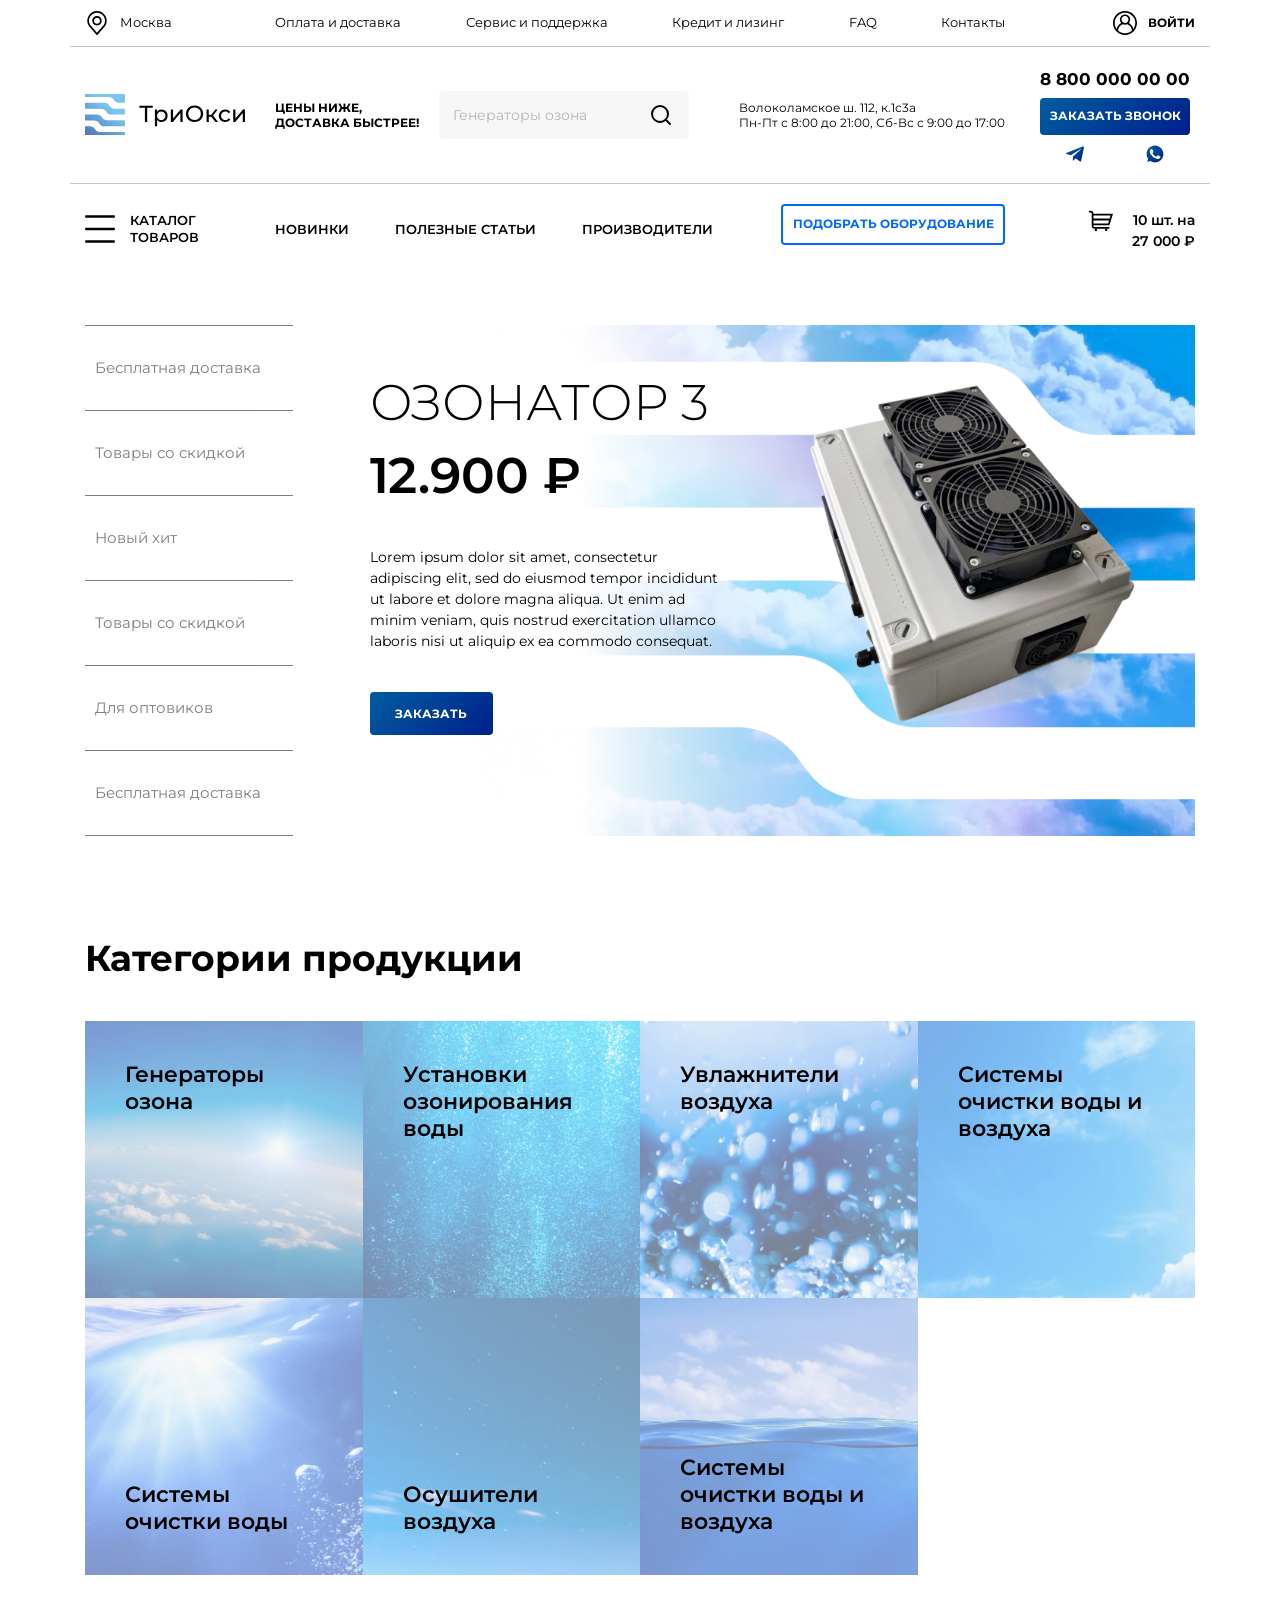
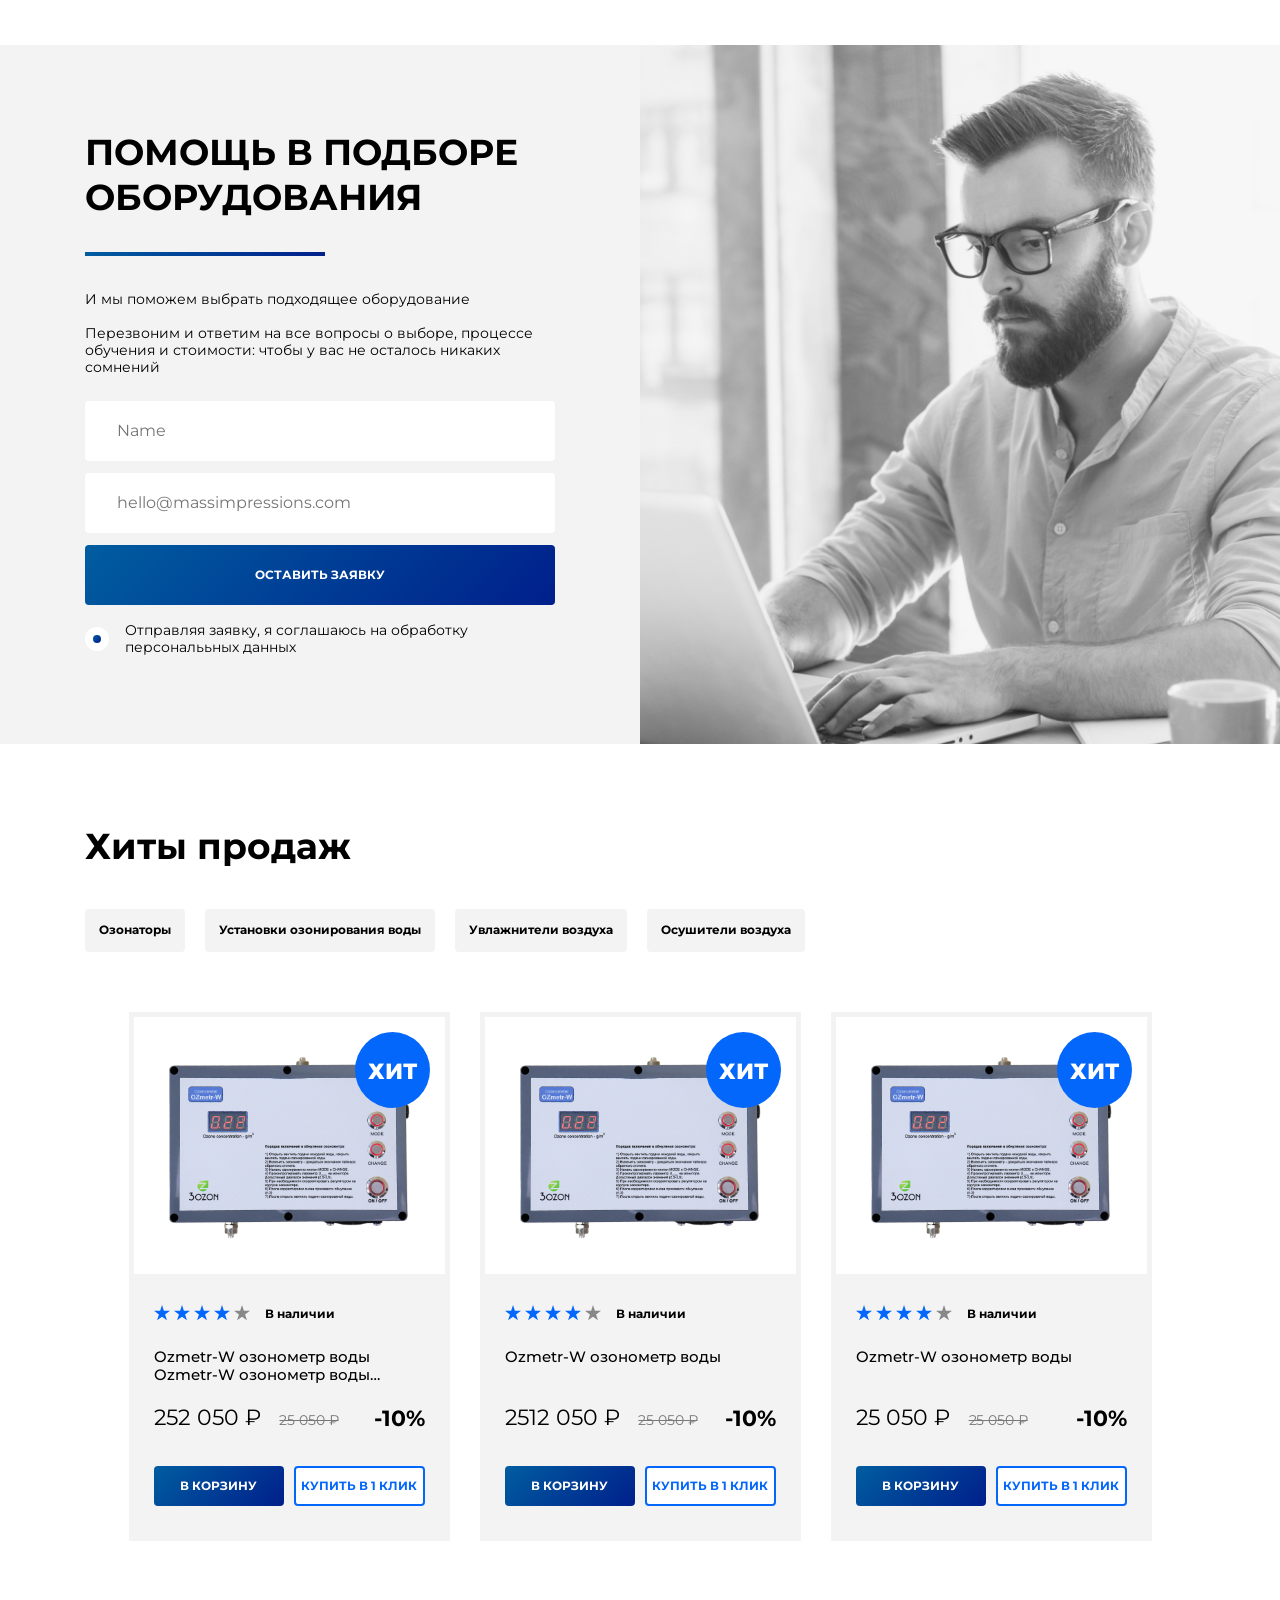
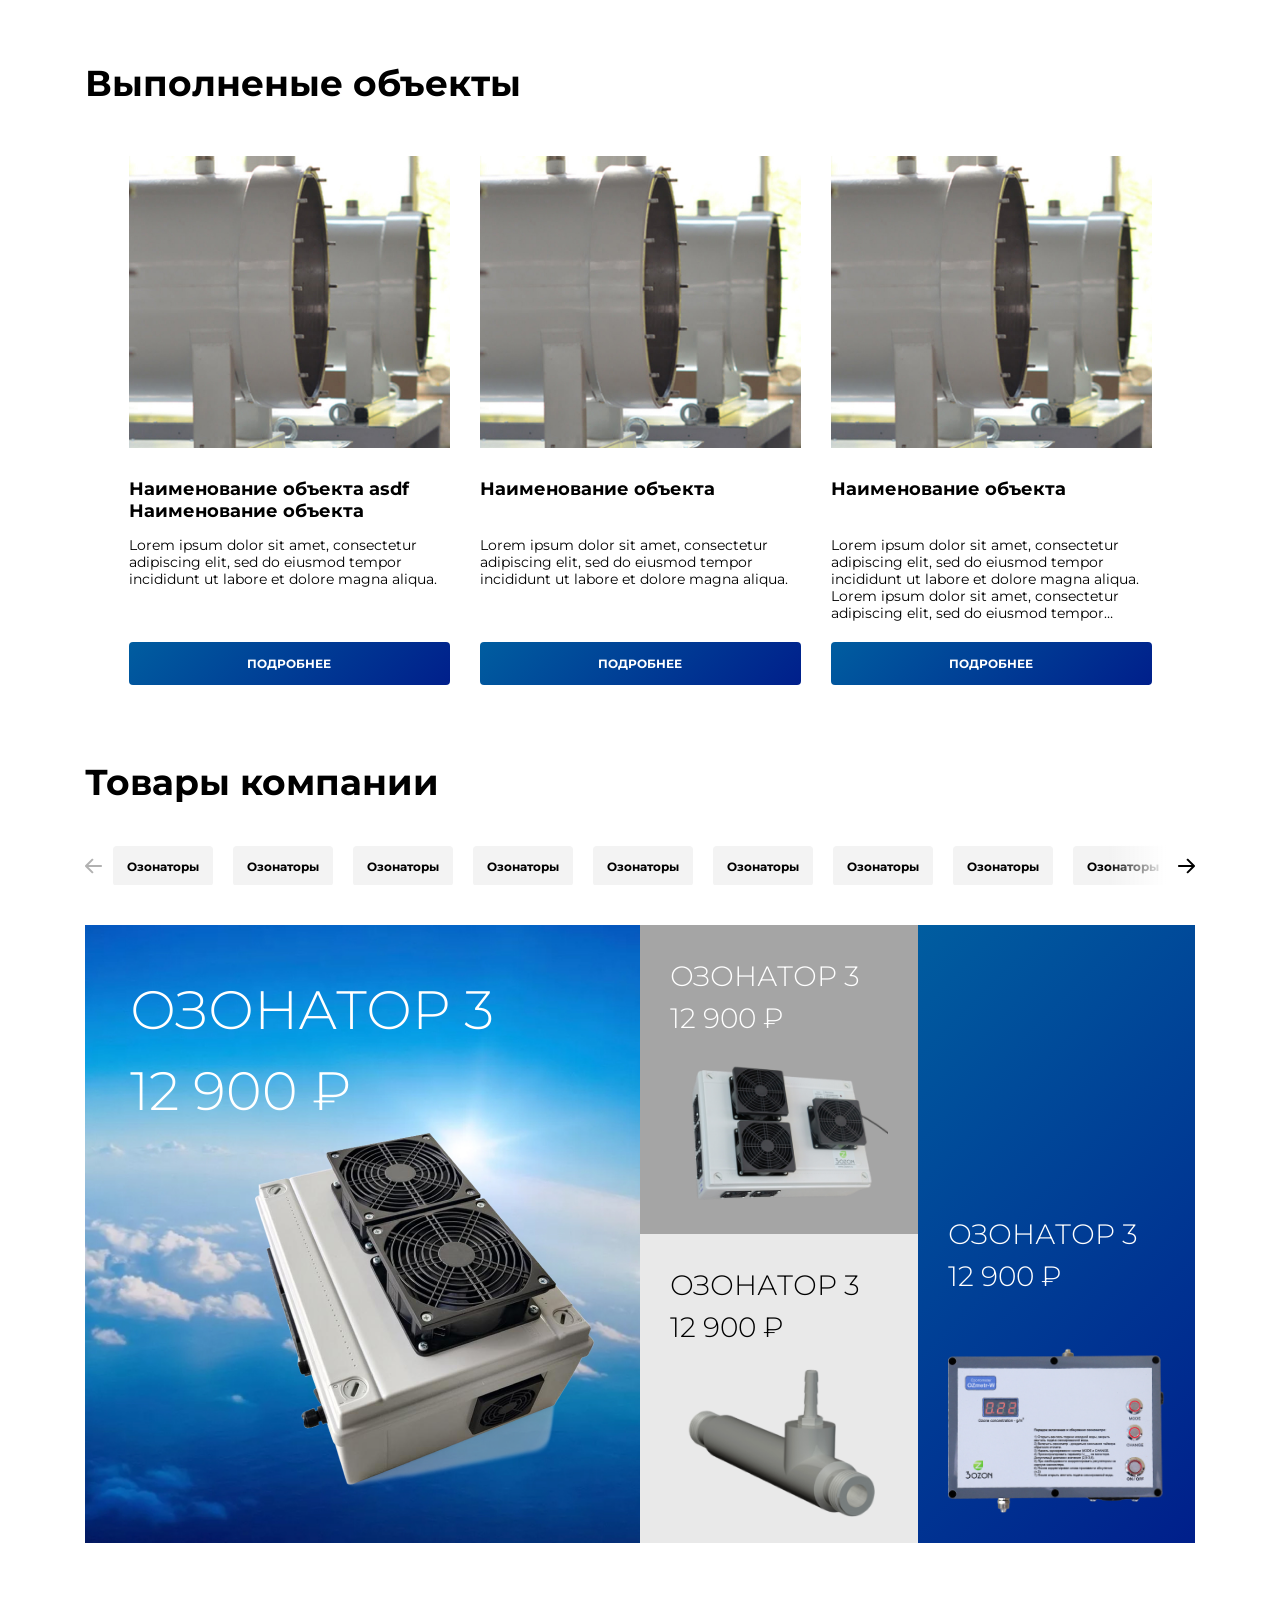
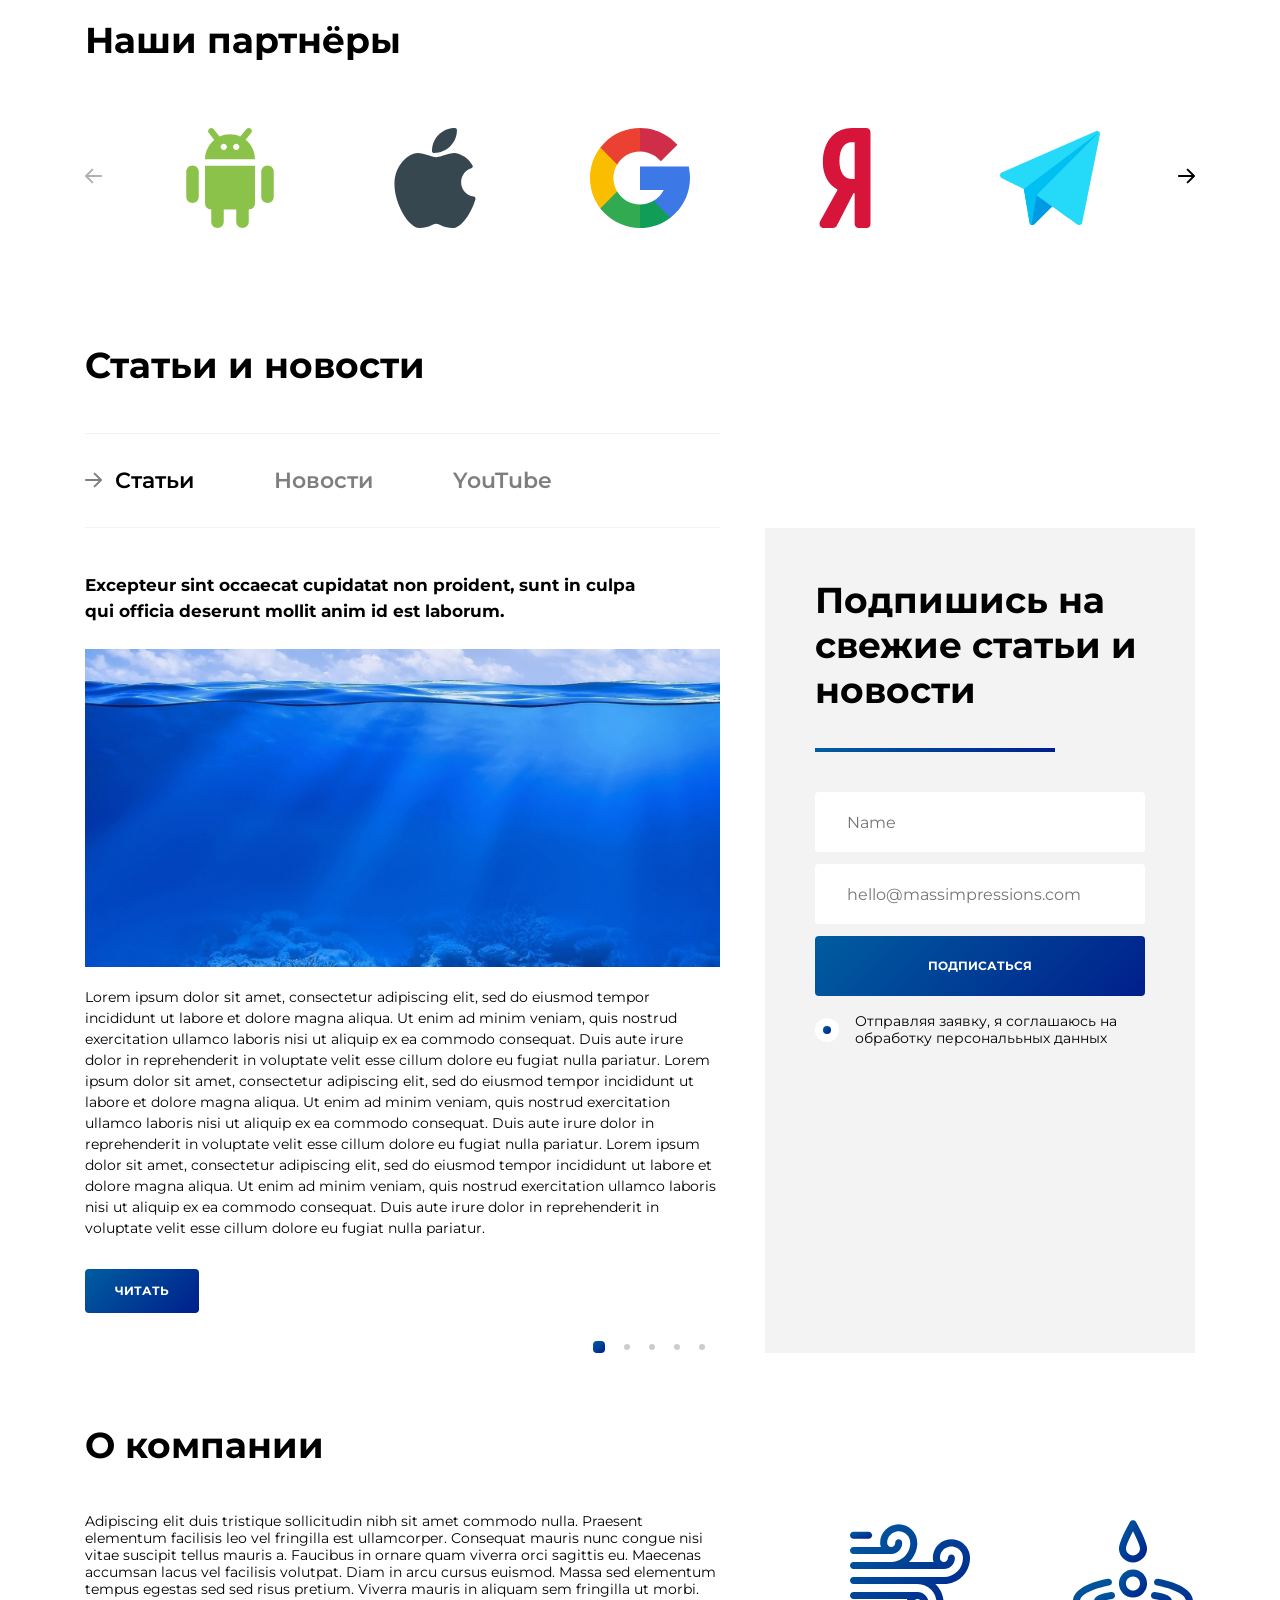
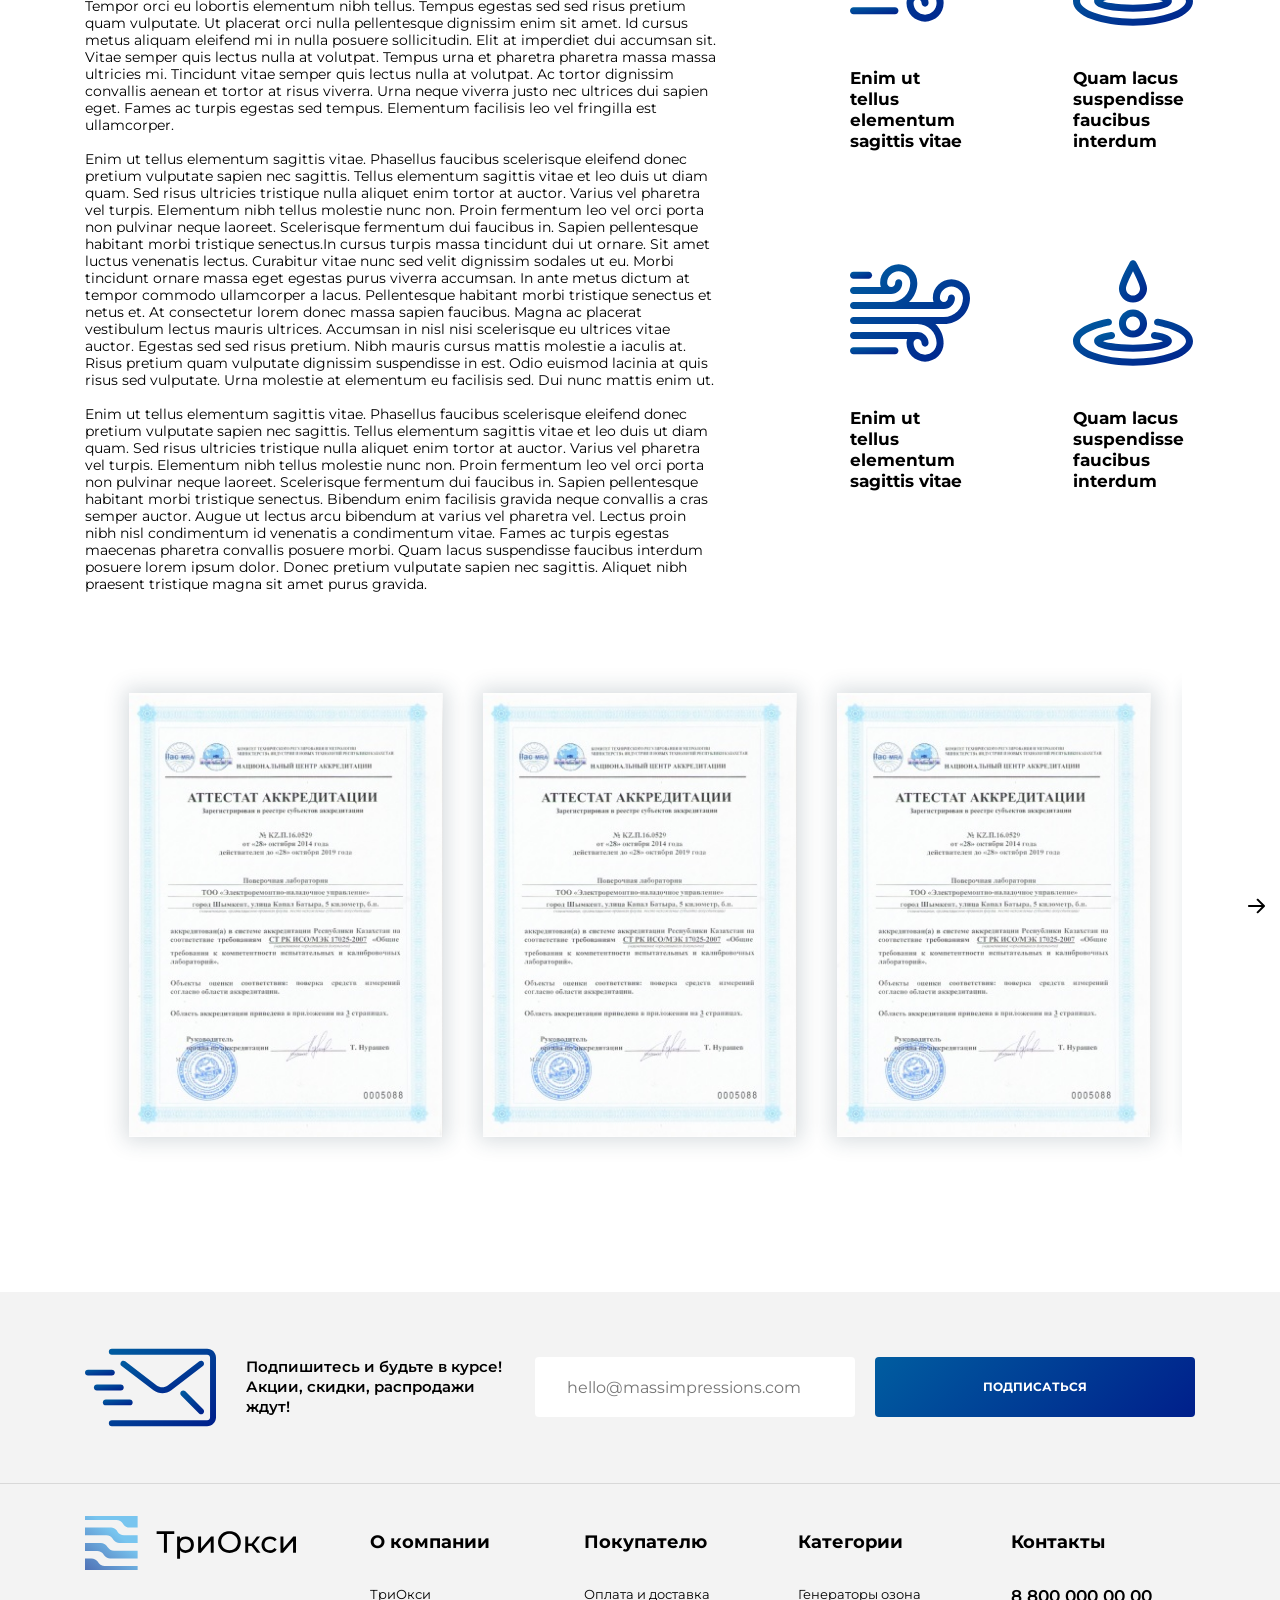
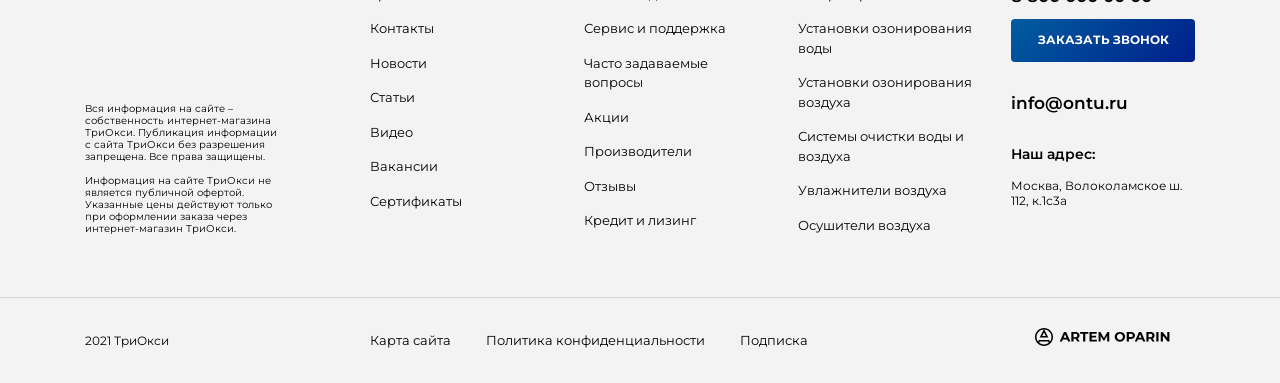
==== commit 7d494ee7: "pravki" ====
--- a/index.html
+++ b/index.html
@@ -33,7 +33,7 @@
         </div>
         <div class="col-6 col-sm-4 col-lg-8 js-adaptive-logo d-flex justify-content-center d-lg-block">
           <div class="hamburger-menu">
-            <nav id="header-menu-one">
+            <nav id="header-menu-one" class="d-none d-lg-flex">
               <a href="#">Оплата и доставка</a>
               <a href="#">Сервис и поддержка</a>
               <a href="#">Кредит и лизинг</a>
@@ -43,8 +43,8 @@
           </div>
 
         </div>
-        <div class="col-3 col-sm-4 col-lg-2">
-          <a href="" class="header__login d-flex align-items-center justify-content-end">
+        <div class="col-3 col-sm-4 col-lg-2 basket__tag">
+          <a href="" class="header__login d-none d-lg-flex align-items-center justify-content-end">
             <img src="img/user.svg" alt="user">
             <span>
               ВОЙТИ
@@ -102,7 +102,7 @@
           </div>
         </div>
       </div>
-      <div class="row header__row d-flex align-items-center">
+      <div class="row d-none header__row d-lg-flex align-items-center">
         <div class="col-3 col-sm-4 col-lg-2">
           <a href="#" class="header__catalog d-flex align-items-center">
             <img src="img/burger.svg" alt="" class="d-none d-lg-block">
@@ -114,7 +114,7 @@
             <div class="container">
               <div class="row">
                 <div class="col-12 col-lg-7 col-xl-6">
-                  <ul class="header-catalog__list">
+                  <ul data-da=".hamburger-menu,991,first" class="header-catalog__list">
                     <li><a href="#">Генераторы озона</a></li>
                     <li><a href="#">Установки озонирования воды</a></li>
                     <li><a href="#">Установки озонирования воздуха</a></li>
@@ -145,8 +145,8 @@
 
           </div>
         </div>
-        <div class="col-6 col-sm-4 col-lg-8 d-flex justify-content-center justify-content-lg-between align-items-center">
-          <nav data-da=".hamburger-menu,991,last" id="header-menu-two">
+        <div class="col-6 col-sm-4 col-lg-8 d-none d-lg-flex justify-content-center justify-content-lg-between align-items-center">
+          <nav id="header-menu-two">
             <a href="#">НОВИНКИ</a>
             <a href="#">ПОЛЕЗНЫЕ СТАТЬИ</a>
             <a href="#">ПРОИЗВОДИТЕЛИ</a>
@@ -154,7 +154,7 @@
           <a href="#" class="btn btn-blue header__btn js-assortment">ПОДОБРАТЬ ОБОРУДОВАНИЕ</a>
         </div>
         <div class="col-3 col-sm-4 col-lg-2">
-          <div class="header__basket d-flex align-items-center">
+          <div data-da=".basket__tag,991,first" class="header__basket d-flex align-items-center">
             <img src="img/basketico.svg" alt="">
             <span>10 шт. на </span> <span>&nbsp; 27 000 ₽</span>
           </div>
@@ -294,7 +294,7 @@
                   <span><input type="email" placeholder="hello@massimpressions.com" class="form-control form__input help-form__input"></span>
                   <button type="submit" class="btn help-form__btn">оставить заявку</button>
 
-                  <input type="checkbox" class="form-control check help-form__check" name="agreement" id="agreement">
+                  <input type="checkbox" class="form-control check help-form__check" name="agreement" checked="checked" id="agreement">
                   <label for="agreement" class="agreement help-form__agreement">Отправляя заявку, я
                     соглашаюсь
                     на обработку персональьных данных</label>
@@ -361,6 +361,8 @@
                           <a href="card.html" class="card__name">
                             Ozmetr-W озонометр воды
                             Ozmetr-W озонометр воды
+                            Ozmetr-W озонометр воды
+                            Ozmetr-W озонометр воды
                           </a>
                           <div class="d-flex align-items-center justify-content-between">
                             <div class="card__price">
@@ -904,7 +906,11 @@
                       incididunt ut labore et dolore magna aliqua.
                       Lorem ipsum dolor sit amet, consectetur adipiscing elit, sed do eiusmod
                       tempor
+                      Lorem ipsum dolor sit amet, consectetur adipiscing elit, sed do eiusmod
+                      tempor
                       incididunt ut labore et dolore magna aliqua.
+                      Lorem ipsum dolor sit amet, consectetur adipiscing elit, sed do eiusmod
+                      tempor
 
                     </p>
                     <a href="#" class="btn object__btn">
@@ -1549,7 +1555,7 @@
                     <span><input type="email" placeholder="hello@massimpressions.com" class="form-control form__input help-form__input"></span>
                     <button type="submit" class="btn help-form__btn">подписаться</button>
 
-                    <input type="checkbox" class="form-control check help-form__check" name="agreement" id="agreement-subscribe">
+                    <input type="checkbox" class="form-control check help-form__check" name="agreement" checked="checked" id="agreement-subscribe">
                     <label for="agreement-subscribe" class="agreement help-form__agreement">Отправляя
                       заявку, я
                       соглашаюсь
@@ -1731,13 +1737,13 @@
               <img src="img/logof.svg" alt="">
             </a>
             <p class="footer__descr">
-              Вся информация на сайте – собственность интернет-магазина ТриОзон. Публикация информации с сайта
-              ТриОзон без разрешения запрещена. Все права защищены.
+              Вся информация на сайте – собственность интернет-магазина ТриОкси. Публикация информации с сайта
+              ТриОкси без разрешения запрещена. Все права защищены.
               <br>
               <br>
-              Информация на сайте ТриОзон
+              Информация на сайте ТриОкси
               не является публичной офертой. Указанные цены действуют только при оформлении заказа через
-              интернет-магазин ТриОзон.
+              интернет-магазин ТриОкси.
             </p>
           </div>
           <div class="col-12 col-xl-9">
@@ -1746,7 +1752,7 @@
                 <h3 class="js-footer-title footer__title">О компании</h3>
 
                 <nav class="js-footer-menu footer__menu">
-                  <a href="#">ТриОзон</a>
+                  <a href="#">ТриОкси</a>
                   <a href="#">Контакты</a>
                   <a href="#">Новости</a>
                   <a href="#">Статьи</a>
@@ -1806,7 +1812,7 @@
         <div class="row d-flex align-items-center">
           <div class="col-12 col-lg-3 d-flex align-items-center justify-content-center d-lg-block">
             <div class="footer__text">
-              2021 ТриОзон
+              2021 ТриОкси
             </div>
           </div>
           <div class="col-12 col-lg-7 d-flex align-items-center justify-content-center d-lg-block">
@@ -1818,8 +1824,24 @@
           </div>
           <div class="col-12 col-lg-2 d-flex align-items-center justify-content-center d-lg-block">
             <div class="footer__oparin">
-              <a href="#">
-                <img src="img/oparin.svg" alt="">
+              <a href="#" class="footer__link">
+                <svg width="135" height="18" viewBox="0 0 135 18" fill="none" xmlns="http://www.w3.org/2000/svg">
+                  <path d="M32.2314 11.4757H27.8376L26.9994 13.5007H24.7551L28.9732 4.05067H31.1363L35.3679 13.5007H33.0696L32.2314 11.4757ZM31.5419 9.81517L30.0412 6.19717L28.5406 9.81517H31.5419Z" fill="black" />
+                  <path d="M42.3795 13.5007L40.5543 10.8682H40.4462H38.5399V13.5007H36.3498V4.05067H40.4462C41.2844 4.05067 42.0099 4.19017 42.6228 4.46917C43.2447 4.74817 43.7224 5.14417 44.0559 5.65717C44.3894 6.17017 44.5561 6.77767 44.5561 7.47967C44.5561 8.18167 44.3849 8.78917 44.0424 9.30217C43.7089 9.80617 43.2312 10.1932 42.6093 10.4632L44.7319 13.5007H42.3795ZM42.3389 7.47967C42.3389 6.94867 42.1677 6.54367 41.8252 6.26467C41.4827 5.97667 40.9825 5.83267 40.3245 5.83267H38.5399V9.12667H40.3245C40.9825 9.12667 41.4827 8.98267 41.8252 8.69467C42.1677 8.40667 42.3389 8.00167 42.3389 7.47967Z" fill="black" />
+                  <path d="M48.1197 5.83267H45.0913V4.05067H53.3382V5.83267H50.3098V13.5007H48.1197V5.83267Z" fill="black" />
+                  <path d="M61.8442 11.7457V13.5007H54.5166V4.05067H61.6684V5.80567H56.6932V7.85767H61.0871V9.55867H56.6932V11.7457H61.8442Z" fill="black" />
+                  <path d="M72.1987 13.5007L72.1852 7.83067L69.4002 12.5017H68.4133L65.6418 7.95217V13.5007H63.5868V4.05067H65.3984L68.9405 9.92317L72.4285 4.05067H74.2266L74.2537 13.5007H72.1987Z" fill="black" />
+                  <path d="M84.9108 13.6627C83.9284 13.6627 83.0406 13.4512 82.2475 13.0282C81.4634 12.6052 80.846 12.0247 80.3953 11.2867C79.9537 10.5397 79.7329 9.70267 79.7329 8.77567C79.7329 7.84867 79.9537 7.01617 80.3953 6.27817C80.846 5.53117 81.4634 4.94617 82.2475 4.52317C83.0406 4.10017 83.9284 3.88867 84.9108 3.88867C85.8933 3.88867 86.7765 4.10017 87.5607 4.52317C88.3448 4.94617 88.9622 5.53117 89.4128 6.27817C89.8635 7.01617 90.0888 7.84867 90.0888 8.77567C90.0888 9.70267 89.8635 10.5397 89.4128 11.2867C88.9622 12.0247 88.3448 12.6052 87.5607 13.0282C86.7765 13.4512 85.8933 13.6627 84.9108 13.6627ZM84.9108 11.7997C85.4697 11.7997 85.9744 11.6737 86.425 11.4217C86.8757 11.1607 87.2272 10.8007 87.4795 10.3417C87.7409 9.88267 87.8716 9.36067 87.8716 8.77567C87.8716 8.19067 87.7409 7.66867 87.4795 7.20967C87.2272 6.75067 86.8757 6.39517 86.425 6.14317C85.9744 5.88217 85.4697 5.75167 84.9108 5.75167C84.352 5.75167 83.8473 5.88217 83.3967 6.14317C82.946 6.39517 82.59 6.75067 82.3286 7.20967C82.0763 7.66867 81.9501 8.19067 81.9501 8.77567C81.9501 9.36067 82.0763 9.88267 82.3286 10.3417C82.59 10.8007 82.946 11.1607 83.3967 11.4217C83.8473 11.6737 84.352 11.7997 84.9108 11.7997Z" fill="black" />
+                  <path d="M95.8312 4.05067C96.6694 4.05067 97.395 4.19017 98.0079 4.46917C98.6297 4.74817 99.1074 5.14417 99.4409 5.65717C99.7744 6.17017 99.9411 6.77767 99.9411 7.47967C99.9411 8.17267 99.7744 8.78017 99.4409 9.30217C99.1074 9.81517 98.6297 10.2112 98.0079 10.4902C97.395 10.7602 96.6694 10.8952 95.8312 10.8952H93.925V13.5007H91.7348V4.05067H95.8312ZM95.7095 9.11317C96.3675 9.11317 96.8677 8.97367 97.2102 8.69467C97.5527 8.40667 97.7239 8.00167 97.7239 7.47967C97.7239 6.94867 97.5527 6.54367 97.2102 6.26467C96.8677 5.97667 96.3675 5.83267 95.7095 5.83267H93.925V9.11317H95.7095Z" fill="black" />
+                  <path d="M107.262 11.4757H102.868L102.03 13.5007H99.7857L104.004 4.05067H106.167L110.398 13.5007H108.1L107.262 11.4757ZM106.572 9.81517L105.072 6.19717L103.571 9.81517H106.572Z" fill="black" />
+                  <path d="M117.41 13.5007L115.585 10.8682H115.477H113.57V13.5007H111.38V4.05067H115.477C116.315 4.05067 117.04 4.19017 117.653 4.46917C118.275 4.74817 118.753 5.14417 119.086 5.65717C119.42 6.17017 119.587 6.77767 119.587 7.47967C119.587 8.18167 119.415 8.78917 119.073 9.30217C118.739 9.80617 118.262 10.1932 117.64 10.4632L119.762 13.5007H117.41ZM117.369 7.47967C117.369 6.94867 117.198 6.54367 116.856 6.26467C116.513 5.97667 116.013 5.83267 115.355 5.83267H113.57V9.12667H115.355C116.013 9.12667 116.513 8.98267 116.856 8.69467C117.198 8.40667 117.369 8.00167 117.369 7.47967Z" fill="black" />
+                  <path d="M121.322 4.05067H123.512V13.5007H121.322V4.05067Z" fill="black" />
+                  <path d="M134.437 4.05067V13.5007H132.639L127.921 7.76317V13.5007H125.758V4.05067H127.57L132.274 9.78817V4.05067H134.437Z" fill="black" />
+                  <path fill-rule="evenodd" clip-rule="evenodd" d="M9.01299 16.4483C13.1325 16.4483 16.472 13.1136 16.472 9C16.472 4.88643 13.1325 1.55172 9.01299 1.55172C4.89349 1.55172 1.55396 4.88643 1.55396 9C1.55396 13.1136 4.89349 16.4483 9.01299 16.4483ZM9.01299 18C13.9907 18 18.026 13.9706 18.026 9C18.026 4.02944 13.9907 0 9.01299 0C4.03525 0 0 4.02944 0 9C0 13.9706 4.03525 18 9.01299 18Z" fill="black" />
+                  <path fill-rule="evenodd" clip-rule="evenodd" d="M9.01291 0.931201L4.70643 9.54327H13.3194L9.01291 0.931201ZM9.01291 4.40469L7.21929 7.99155H10.8065L9.01291 4.40469Z" fill="black" />
+                  <path fill-rule="evenodd" clip-rule="evenodd" d="M3.87075 11.9483H14.1549L15.3021 14.2392L13.9122 14.9332L13.1945 13.5H4.83115L4.11353 14.9332L2.72362 14.2392L3.87075 11.9483Z" fill="black" />
+                </svg>
+
               </a>
             </div>
           </div>
@@ -1852,7 +1874,7 @@
                 <input type="tel" class="form-control form__input modal-form__input" placeholder="Ваш телефон">
               </span>
               <button type="submit" class="btn modal-form__btn modal-call__btn">заказать звонок</button>
-              <input type="checkbox" class="form-control check help-form__check" name="agreement" id="form-call">
+              <input type="checkbox" class="form-control check help-form__check" name="agreement" checked="checked" id="form-call">
               <label for="form-call" class="agreement help-form__agreement">Я согласен условиями
                 предоставления услуг
                 и обработкой моих персональных данных
@@ -1973,7 +1995,7 @@
               </span>
 
               <button type="submit" class="btn modal-form__btn modal-one-click__btn">подобрать</button>
-              <input type="checkbox" class="form-control check help-form__check" name="agreement" id="form-one-click">
+              <input type="checkbox" class="form-control check help-form__check" name="agreement" checked="checked" id="form-one-click">
               <label for="form-one-click" class="agreement help-form__agreement">Я согласен условиями
                 предоставления услуг
                 и обработкой моих персональных данных
@@ -2038,7 +2060,7 @@
                 <textarea name="your-comment" id="your-comment" cols="30" rows="10" placeholder="Ваш комментарий"></textarea>
               </span>
               <button type="submit" class="btn modal-form__btn modal-one-click__btn">подобрать</button>
-              <input type="checkbox" class="form-control check help-form__check" name="agreement" id="form-assortment">
+              <input type="checkbox" class="form-control check help-form__check" name="agreement" checked="checked" id="form-assortment">
               <label for="form-assortment" class="agreement help-form__agreement">Я согласен условиями
                 предоставления услуг
                 и обработкой моих персональных данных
@@ -2099,7 +2121,7 @@
                 <textarea name="your-about" id="your-about" cols="30" rows="10" placeholder="Расскажите о себе"></textarea>
               </span>
               <button type="submit" class="btn modal-form__btn modal-one-click__btn">Отправить</button>
-              <input type="checkbox" class="form-control check help-form__check" name="agreement" id="form-job">
+              <input type="checkbox" class="form-control check help-form__check" name="agreement" checked="checked" id="form-job">
               <label for="form-job" class="agreement help-form__agreement">Я согласен условиями предоставления
                 услуг
                 и обработкой моих персональных данных
@@ -2140,7 +2162,7 @@
               </span>
 
               <button type="submit" class="btn modal-form__btn modal-one-click__btn">подписаться</button>
-              <input type="checkbox" class="form-control check help-form__check" name="agreement" id="form-subscribe">
+              <input type="checkbox" class="form-control check help-form__check" name="agreement" checked="checked" id="form-subscribe">
               <label for="form-subscribe" class="agreement help-form__agreement">Я согласен условиями
                 предоставления услуг
                 и обработкой моих персональных данных
--- a/main.css
+++ b/main.css
@@ -1 +1 @@
-@import url(https://fonts.googleapis.com/css2?family=Montserrat:wght@300;400;500;600;700;800&display=swap);*,:after,:before{box-sizing:border-box}ol[class],ul[class]{padding:0}blockquote,body,dd,dl,figcaption,figure,h1,h2,h3,h4,h5,h6,li,ol[class],p,ul[class]{margin:0}body,html{min-height:100vh;scroll-behavior:smooth;text-rendering:optimizeSpeed;line-height:1.5;font-family:Montserrat,sans-serif;overflow-x:hidden}body.lock,html.lock{overflow:hidden}ol[class],ul[class]{list-style:none}a,a:hover{color:#000;text-decoration:none}a:not([class]){text-decoration-skip-ink:auto}img{max-width:100%;display:block}button,input,select,textarea{font:inherit}button,button:active,button:focus,button:hover,input,input:active,input:focus,input:hover,textarea,textarea:active,textarea:focus,textarea:hover{cursor:pointer;border:none;outline:none}button,button:active,button:focus,button:hover{-webkit-appearance:none;-moz-appearance:none;appearance:none}textarea{resize:none}@media(prefers-reduced-motion:reduce){*{animation-duration:.01ms!important;animation-iteration-count:1!important;transition-duration:.01ms!important;scroll-behavior:auto!important}}.animationShow{animation:showTabs .6s}.animationHide{animation:hideTabs .6s}@keyframes showTabs{0%{opacity:0}to{opacity:1}}@keyframes hideTabs{0%{opacity:1}to{opacity:0}}.articles-block{display:flex;margin:0 auto;padding:40px 0}.articles-block__title{padding-bottom:50px}.articles-block-content{width:100%;padding-top:50px;display:none}.articles-block-content.active{display:block}.articles-block__name{font-size:18px;font-weight:700;padding-bottom:25px;max-width:560px}.articles-block__img{padding-bottom:20px}.articles-block__descr{font-size:14px;padding-bottom:30px}.articles-block__btn{padding:13px 30px;margin-bottom:50px}@media screen and (max-width:1399px){.articles-block{padding:35px 0}.articles-block__title{padding-bottom:45px}.articles-block-content{padding-top:45px}.articles-block__name{font-size:17px}.articles-block__btn{margin-bottom:40px}}@media screen and (max-width:1199px){.articles-block{padding:35px 0}.articles-block__title{padding-bottom:35px}.articles-block-content{padding-top:35px}.articles-block__descr{font-size:13px;padding-bottom:25px}.articles-block__name{font-size:16px}.articles-block__btn{margin-bottom:30px}}@media screen and (max-width:767px){.articles-block{padding:25px 0}.articles-block__title{padding-bottom:25px}.articles-block-content{padding-top:25px}.articles-block__descr{font-size:12px;padding-bottom:25px}.articles-block__name{font-size:15px}.articles-block__btn{margin-bottom:25px}}.about-block{padding:40px 0}.about-block__title{padding-bottom:50px}.about-block__text{font-size:14px;line-height:17px}.about-block__name{font-size:18px;font-weight:700;line-height:22px;padding-top:40px}.about-block__item{width:50%;padding-left:120px}.about-block__adv{display:flex;flex-wrap:wrap}@media screen and (max-width:1399px){.about-block{padding:35px 0}.about-block__title{padding-bottom:45px}.about-block__name{font-size:17px;font-weight:700;line-height:21px;padding-top:35px}.about-block__item{width:50%;padding-left:100px;padding-bottom:30px}}@media screen and (max-width:1199px){.about-block{padding:35px 0}.about-block__title{padding-bottom:35px}.about-block__name{font-size:16px;font-weight:700;line-height:21px;padding-top:30px}.about-block__item{width:50%;padding-left:50px}}@media screen and (max-width:991px){.about-block{padding:30px 0}.about-block__title{padding-bottom:30px}.about-block__name{font-size:15px;font-weight:600;line-height:18px;padding-top:25px}.about-block__text{font-size:13px}.about-block__item{width:100%;padding-left:35px}}@media screen and (max-width:767px){.about-block{padding:30px 0}.about-block__title{padding-bottom:25px}.about-block__name{font-size:13px;font-weight:500;line-height:17px;padding-top:20px}.about-block__text{font-size:12px}.about-block__item{width:25%;padding:20px 15px}}@media screen and (max-width:575px){.about-block{padding:25px 0}.about-block__title{padding-bottom:20px}.about-block__text{font-size:12px}.about-block__item{width:50%;padding:20px 15px}}.awards-block{padding:40px 0;position:relative}.awards-block__img{display:flex;justify-content:center;align-items:center;padding:40px 15px}.awards-block__img>img{-webkit-box-shadow:0 0 20px 4px rgba(34,60,80,.18);-moz-box-shadow:0 0 20px 4px rgba(34,60,80,.18);box-shadow:0 0 20px 4px rgba(34,60,80,.18)}.awards-block__next{right:15px}.awards-block__next,.awards-block__prev{cursor:pointer;position:absolute;top:44%;z-index:10}.awards-block__prev{left:15px;transform:rotate(180deg)}.awards-block__next.swiper-button-disabled,.awards-block__prev.swiper-button-disabled{display:none!important}.aside-menu{padding-bottom:30px}.aside-menu__link{display:block;width:70%;font-size:16px;line-height:40px;padding:11px 0;border-top:1px solid #a7a7a7;color:#a7a7a7}.aside-menu__link:hover{color:#0467fb}.aside-menu__link.active{color:#000}.aside-menu__link:last-child,.aside-menu__link:last-of-type{border-bottom:1px solid #a7a7a7}@media screen and (max-width:1199px){.aside-menu__link{width:90%;font-size:15px}}@media screen and (max-width:991px){.aside-menu__link{width:100%;font-size:13px}}.aboutus{padding:60px 0}.aboutus__title{padding-bottom:30px;margin-top:-20px}.aboutus__content{font-size:14px;line-height:17px}.aboutus__content>div,.aboutus__content>p{font-size:14px;line-height:17px;padding-bottom:20px}.aboutus__content>ul>li{padding-bottom:10px}.aboutus__content>img{margin:20px 0 50px}.aboutus__content>h2,.aboutus__content>h3,.aboutus__content>h4,.aboutus__content>h5,.aboutus__content>h6{padding-bottom:25px}@media screen and (max-width:991px){.aboutus{padding:40px 0}.aboutus__title{padding-bottom:30px;margin-top:-13px}.aboutus__content{font-size:13px;line-height:16px}.aboutus__content>div,.aboutus__content>p{font-size:13px;line-height:16px;padding-bottom:15px}.aboutus__content>ul{padding-bottom:20px}.aboutus__content>ul>li{padding-bottom:8px}.aboutus__content>img{margin:15px 0 40px}.aboutus__content>h2,.aboutus__content>h3,.aboutus__content>h4,.aboutus__content>h5,.aboutus__content>h6{padding-bottom:20px}}@media screen and (max-width:767px){.aboutus{padding:35px 0}.aboutus__title{padding-bottom:30px;margin-top:0}.aboutus__content{font-size:13px;line-height:16px}.aboutus__content>div,.aboutus__content>p{font-size:13px;line-height:16px;padding-bottom:15px}.aboutus__content>ul>li{padding-bottom:8px}.aboutus__content>img{margin:15px 0 40px}.aboutus__content>h2,.aboutus__content>h3,.aboutus__content>h4,.aboutus__content>h5,.aboutus__content>h6{padding-bottom:20px}}@media screen and (max-width:575px){.aboutus{padding:30px 0}.aboutus__title{padding-bottom:25px;margin-top:0}.aboutus__content,.aboutus__content>div,.aboutus__content>p{font-size:12px;line-height:15px}.aboutus__content>img{margin:15px 0 30px}}.articles__item{padding:0 15px 50px;display:block}.articles__item:hover h3{color:#0467fb}.articles__item>h3{font-size:18px;font-weight:700;padding:20px 0}.articles__img{display:flex;align-items:center;justify-content:center}.articles__img,.articles__img>img{max-height:340px;object-fit:cover}.article{padding:30px 0 140px}.article__title{padding-bottom:30px}.article__content{max-width:680px}.article__content>img{border-radius:4px;margin-bottom:30px}.article__content>p{font-size:14px;padding-bottom:20px}.article__content>h2,.article__content>h3,.article__content>h4,.article__content>h5,.article__content>h6{padding-bottom:25px}.article__link{display:block;padding-top:20px;font-size:14px;font-weight:600;position:relative;padding-left:32px;text-transform:uppercase}.article__link:hover{color:#0467fb}.article__link:hover:before{opacity:1}.article__link:before{content:url(img/arrright.svg);display:block;transform:rotate(180deg);opacity:.5;position:absolute;top:16px;left:0}@media screen and (max-width:767px){.article{padding:25px 0 50px}.article__title{padding-bottom:20px}.article__content{max-width:680px}.article__content>img{margin-bottom:20px}.article__content>p{font-size:12px;padding-bottom:15px}.article__content>h2,.article__content>h3,.article__content>h4,.article__content>h5,.article__content>h6{padding-bottom:20px}.article__link{padding-top:15px;font-size:12px}.article__link:before{top:10px;left:0}}@media screen and (min-width:1400px){.container,.container-lg,.container-md,.container-sm,.container-xl{max-width:1400px}}.btn{display:inline-block;background:linear-gradient(135deg,#005da0,#001f8b);color:#fff;text-transform:uppercase;border-radius:4px;text-align:center;font-size:12px;font-weight:700}.btn:hover{background:linear-gradient(135deg,#0c83da,#0030d9);color:#fff}.btn-blue{color:#0467fb;background:#fff;border:2px solid #0467fb}.btn-blue:hover{background:linear-gradient(135deg,#0c83da,#0030d9);color:#fff;border:2px solid transparent}.btn-gray{background:transparent;border:1px dashed #000;color:#000}.btn-gray:hover{background:transparent;color:#0467fb;border:1px dashed #0467fb}@media screen and (max-width:991px){.btn{font-weight:600}}@media screen and (max-width:767px){.btn{font-size:11px}}.banner{padding:60px 0}.banner__adv{display:block;width:130%;padding:27px 0 27px 10px;font-size:16px;opacity:.5;line-height:40px;border-top:1px solid #000;position:relative;transition:all .3s}.banner__adv:last-of-type{border-bottom:1px solid #000}.banner__adv:hover{opacity:1}.banner__bg{background-position:right 15px top 0;background-size:contain;background-repeat:no-repeat}.banner__text{padding-left:calc(10% + 50px)}.banner__img{padding:60px}.banner__title{font-weight:300;padding-bottom:10px}.banner__price,.banner__title{font-size:60px;line-height:73px;letter-spacing:-.103636px}.banner__price{font-weight:700;padding-bottom:40px}.banner__descr{font-size:14px;padding-bottom:40px}.banner__btn{padding:12.5px 25.5px}@media screen and (max-width:1399px){.banner{padding:50px 0}.banner__adv{font-size:15px;line-height:30px}.banner__adv:before{top:calc(50% - 13px)}.banner__title{font-weight:300}.banner__price,.banner__title{font-size:50px;line-height:63px}.banner__price{font-weight:600}}@media screen and (max-width:1199px){.banner{padding:40px 0}.banner__adv{padding:25px 0 25px 10px;font-size:13px;line-height:20px}.banner__adv:before{top:calc(50% - 13px)}.banner__text{padding-left:calc(10% + 50px)}.banner__title{font-weight:300}.banner__price,.banner__title{font-size:40px;line-height:53px}.banner__price{font-weight:600;padding-bottom:30px}.banner__descr{font-size:13px;padding-bottom:30px}}@media screen and (max-width:991px){.banner{padding:30px 0}.banner__adv{display:flex;align-items:center;justify-content:center;text-align:center;width:100%;padding:20px 0;line-height:15px;font-size:12px;opacity:.5;border-top:1px solid #000;border-bottom:1px solid #000;margin-bottom:30px}.banner__text{padding-left:0}.banner__img{padding:40px}.banner__title{font-weight:300}.banner__price,.banner__title{font-size:30px;line-height:43px}.banner__price{font-weight:600;padding-bottom:25px}.banner__descr{font-size:12px;padding-bottom:25px}}@media screen and (max-width:767px){.banner{padding:25px 0}.banner__adv{width:100%;padding:20px 0;line-height:14px;font-size:11px;opacity:.5;border-top:1px solid #000;border-bottom:1px solid #000;margin-bottom:30px}.banner__text{padding-left:0}.banner__img{padding:25px}.banner__title{font-weight:300}.banner__price,.banner__title{font-size:25px;line-height:33px;padding-bottom:20px}.banner__price{font-weight:600}.banner__descr{font-size:11px;padding-bottom:20px}.banner__btn{padding:10px 24px}}@media screen and (max-width:575px){.banner__adv{width:33.3333333333%;padding:20px 10px;line-height:14px;font-size:11px;opacity:.5;border-top:1px solid #000;border-bottom:1px solid #000;margin-bottom:0}.banner__adv:first-child,.banner__adv:nth-child(2),.banner__adv:nth-child(3){border-bottom:none}.banner__bg{background-position:100% 100%;background-size:cover;background-repeat:no-repeat;position:relative}.banner__text{background-color:rgba(0,0,0,.6);border-bottom-left-radius:8px;border-bottom-right-radius:8px;margin-left:-15px;margin-right:-15px;padding:15px}.banner__img{padding:25px}.banner__descr,.banner__price,.banner__title{color:#fff}.banner__btn{display:flex;padding:10px;justify-content:center;align-items:center;text-align:center}}.board{display:flex;flex-wrap:wrap}.board__title{padding-top:30px}.basket{margin-top:30px;margin-bottom:115px}.basket__title{text-align:center;margin-bottom:20px}.basket-items{margin-bottom:50px}.basket-items__title{padding-bottom:8px;border-bottom:1px solid #c4c4c4}.basket-item{padding:15px 0;border-bottom:1px solid #c4c4c4}.basket-item__title{font-size:14px;font-weight:400;color:rgba(0,0,0,.3137254901960784);margin-bottom:30px}.basket-item__img,.basket-item__img-wrap{position:relative}.basket-item__img-wrap,.basket-item__marker{display:flex;justify-content:center;align-items:center}.basket-item__marker{position:absolute;top:-5px;left:-10px;font-size:10px;font-weight:700;background:#fff;border:1px solid #000;letter-spacing:.01em;padding:1px 5px;min-width:40px;border-radius:4px}.basket-item__name{font-size:14px;line-height:1.2em}.basket-item__availability{font-size:16px;font-weight:500;line-height:40px}.basket-item__price{font-size:24px;line-height:1.2em;font-weight:400;display:flex;align-items:center}.basket-item__count-next,.basket-item__count-prev{width:30px;height:30px;background:transparent;user-select:none}.basket-item__count-next{transform:scale(-1)}.basket-item__count input{width:50px;height:40px;display:flex;align-items:center;justify-content:center;text-align:center;line-height:40px;border:.5px solid rgba(0,0,0,.3137254901960784);background:#fff;margin:0 11px;font-size:16px;color:#000;font-weight:600}.basket-item__count input::placeholder{color:rgba(0,0,0,.3137254901960784)}.basket-item__cost{display:flex;flex-direction:column;justify-content:center}.basket-item__new{font-size:24px;line-height:1.2em;font-weight:400}.basket-item__old{text-decoration-line:line-through;font-size:16px;color:rgba(0,0,0,.3137254901960784);line-height:1.2em}.basket-item__delete{display:flex;justify-content:center;align-items:center;cursor:pointer;user-select:none}.basket-form{margin:0 auto;width:100%;max-width:680px}.basket-form__title{font-size:18px;font-weight:700;text-align:center;margin-bottom:30px}.basket-form__input{height:60px;width:100%;border-radius:4px;border:1px solid rgba(0,0,0,.18823529411764706);position:relative}.basket-form__input input{font-size:14px;color:#000;border-radius:5px;font-weight:600;text-align:center;display:flex;align-items:center;justify-content:center;width:100%;height:100%;padding:20px;border:0;margin:0}.basket-form__input input::placeholder{color:rgba(0,0,0,.25098039215686274)}.basket-form__input-name{margin-bottom:34px}.basket-form__subtitle{font-weight:400;font-size:10px;margin-top:15px;margin-bottom:50px}.basket-form__payment,.basket-form__payment.card-block{margin-bottom:50px}.basket-form__payment label{display:flex;align-items:center}.basket-form__payment .card__payment-radio{max-width:50%!important;width:50%;margin-right:32px!important}.basket-form__payment .card__payment-radio:last-child{margin-right:0!important}.basket-form__payment .card__payment-radio__top{margin-bottom:0!important}.basket-form__payment .card__payment-radio__bot{padding-left:25px}.basket-form__comment{margin-bottom:36px}.basket-form__textarea{border-radius:4px;border:1px solid rgba(0,0,0,.18823529411764706)}.basket-form__textarea textarea{border-radius:5px;font-weight:600;width:100%;height:100%;font-size:14px;color:#000;padding:22px;resize:vertical}.basket-form__textarea textarea::placeholder{color:rgba(0,0,0,.3137254901960784)}.basket-form .btn{width:100%;height:60px;margin-bottom:20px}.basket-total{border:3px solid rgba(0,0,0,.3137254901960784);border-radius:4px;margin-bottom:20px}.basket-total__item{padding:18px 20px 15px;font-size:14px;border-bottom:1px solid rgba(0,0,0,.2);width:100%;margin:0;transition:.15s;transition-timing-function:ease-in}.basket-total__item:hover{background:#f0f0f0}.basket-total__item:last-child{border-bottom:0}.basket-total__item .col-6:last-child{font-weight:600;text-align:right}.basket-total__sum .col-6:last-child{display:flex;align-items:center;justify-content:flex-end}.basket-total__sum-old{font-size:12px;text-decoration-line:line-through;margin-right:10px;font-weight:400}.basket-total__price{font-size:20px;font-weight:700}.basket-policy{width:447px;margin:0 auto;display:flex;align-items:center}.basket-policy input[type=checkbox]+label:before{border:1px solid rgba(0,0,0,.3137254901960784)}.basket-policy label{user-select:none}.w-50{width:50%}.w-50:first-child{margin-right:20px}.w-50:nth-child(2){margin-left:20px}@media screen and (max-width:992px){.basket-items__title{display:none}.basket-item{position:relative}.basket-item__delete{position:absolute;top:10px;right:20px;width:40px;height:40px;padding:0}.basket-item__descr,.basket-item__img{margin-bottom:10px}.basket-form{width:auto}}@media screen and (max-width:575px){.basket-items{margin-top:10px;border-top:1px solid #c4c4c4}.basket-item{padding:25px 0}.basket-item__img{display:flex;justify-content:center;align-items:center;margin-bottom:20px}.basket-item__descr{text-align:center}.basket-item__cost,.basket-item__count,.basket-item__price{display:flex;justify-content:center;align-items:center}.basket-item__count{margin:20px 0}.basket-item__availability{line-height:30px;margin-bottom:5px}.basket-form__input-wrap,.basket-form__payment .card__payment-wrap{flex-wrap:wrap}.basket-form__payment .card__payment-radio{flex-wrap:wrap;margin-right:0!important;width:100%;max-width:100%!important}.basket-form__payment .card__payment-radio:first-child{margin-bottom:20px}.basket-form__payment .card__payment-radio__bot{max-width:100%}.basket-form__subtitle{margin-bottom:30px}.basket-total__item{padding:18px 0 15px}.basket-total__item>div:first-child,.basket-total__item>div:nth-child(2){display:flex;justify-content:center;align-items:center}.basket-total__item>div:nth-child(2){padding-top:10px}.basket-policy{width:auto}.w-50{width:100%}.w-50:first-child{margin-right:0}.w-50:last-child{margin-left:0}}.board-video{display:flex;align-items:center;padding:0 15px 60px}.board-video__board{justify-content:space-between}.board-video__content{width:100%}.board-video__content>iframe{width:100%;height:100%;min-height:350px;border:none}.video{position:relative;width:100%;height:0;padding-bottom:56.25%;background-color:#000}.video__link,.video__media{position:absolute;top:0;left:0;width:100%;height:100%}.video__media{border:none}.video__button{position:absolute;top:50%;left:50%;z-index:1;display:none;padding:0;width:68px;height:48px;border:none;background-color:transparent;transform:translate(-50%,-50%);cursor:pointer}.video__button:focus{outline:none}.video__button-shape{fill:#212121;fill-opacity:.8}.video__button-icon{fill:#fff}.video:hover .video__button-shape,.video__button:focus .video__button-shape{fill:red;fill-opacity:1}.video--enabled{cursor:pointer}.video--enabled .video__button{display:block}@media screen and (max-width:1440px){.board-video__content>iframe{min-height:calc(29.04903px + 22.28826vw)}}@media screen and (max-width:767px){.board-video{padding:0 15px 30px}.board-video__content>iframe{min-height:300px}}.catalog-block{padding:60px 0 80px}.catalog-block__title{padding-bottom:40px}.catalog-block__item{width:25%;padding:40px;height:320px;background-position:50%;background-repeat:no-repeat;background-size:cover;position:relative}.catalog-block__item-bottom{display:flex;align-items:flex-end}.catalog-block__item:hover>.catalog-block__name{color:#fff}.catalog-block__item:hover:before{display:none}.catalog-block__item:before{content:"";display:block;position:absolute;width:100%;height:100%;background-color:#f3f3f3;opacity:.5;top:0;left:0}.catalog-block__name{font-weight:600;font-size:24px;line-height:29px}@media screen and (max-width:1399px){.catalog-block{padding:50px 0 70px}.catalog-block__item{height:277px}.catalog-block__name{font-weight:600;font-size:22px;line-height:27px}}@media screen and (max-width:1199px){.catalog-block{padding:40px 0 60px}.catalog-block__item{height:232px;padding:30px}.catalog-block__name{font-weight:600;font-size:20px;line-height:25px}}@media screen and (max-width:991px){.catalog-block{padding:30px 0 50px}.catalog-block__item{height:172px;padding:20px}.catalog-block__name{font-weight:500;font-size:16px;line-height:20px}}@media screen and (max-width:767px){.catalog-block{padding:25px 0 40px}.catalog-block__item{width:50%;height:172px;padding:20px}.catalog-block__name{font-weight:500;font-size:15px;line-height:20px}}@media screen and (max-width:575px){.catalog-block__item{padding:15px}.catalog-block__name{font-size:14px;line-height:18px}}.card__item{margin-bottom:40px;display:block;position:relative;border:5px solid #f3f3f3}.card__item:hover{border:5px solid #0467fb}.card__img{padding:40px;display:block}.card__plus{position:absolute;top:20px;right:20px;height:80px;padding:25px 13px;text-align:center;border-radius:50%;background:#0467fb;font-size:24px;color:#fff;font-weight:800;z-index:100}.card__descr{background:#f3f3f3;padding:30px 40px 40px}.card__availability{display:inline-block;font-size:12px;font-weight:700;padding-left:15px;margin-top:-5px}.card__name{display:block;padding:20px 0;font-weight:500;font-size:16px;line-height:20px}.card__name:hover{color:#0467fb}.card__price{display:inline-block;font-size:28px;line-height:24px;letter-spacing:-.103636px;padding-bottom:32px;width:80%}.card__price>p{display:inline-block;padding-right:5px}.card__price>span{font-size:20px;line-height:24px;letter-spacing:-.103636px;text-decoration-line:line-through;opacity:.5}.card__sale{width:20%;padding-bottom:32px;display:inline-block;text-align:end;font-size:28px;line-height:34px;letter-spacing:-.103636px;font-weight:700}.card__btn{height:40px;display:flex;align-items:center;justify-content:center;width:48%}.card__next{right:15px}.card__next,.card__prev{cursor:pointer;position:absolute;top:44%;z-index:10}.card__prev{left:15px;transform:rotate(180deg)}.card__next.swiper-button-disabled,.card__prev.swiper-button-disabled{display:none!important}.card__links{border-top:1px solid #c4c4c4;border-bottom:1px solid #c4c4c4;padding:20px 0}.card__links ul{display:flex;align-items:center;list-style-type:none;padding:0;margin:0}.card__links ul li{margin-right:100px}.card__links ul li:last-child{margin-right:0}.card__links ul li a{font-weight:700;font-size:18px;padding:0;color:rgba(0,0,0,.20784313725490197);transition:.3s}.card__links ul li a.active,.card__links ul li a:hover{color:#000}.card__tab{display:flex;align-items:center;justify-content:space-between;padding-top:30px}.card__tab p{font-size:14px;margin-bottom:20px}.card__tab table{width:100%;border-collapse:collapse}.card__tab table tr td{padding:12px;border:1px solid #c4c4c4;font-size:14px}.card__tab table tr td:first-child{font-weight:600}.card__tab.js-hit-tabs.active{display:flex;align-items:flex-start}.card__tab-left{width:50%;padding-right:20px}.card__tab-right{width:50%;padding-left:20px}.card-section{padding-top:40px!important}.card-section .title{margin-bottom:40px;font-weight:500}.card-block{margin-bottom:40px}.card-block__left{display:flex;align-items:flex-start}.card-block .card-gallery__mini{overflow:hidden;margin:20px 0;height:calc(100% - 120px)}.card-block .card-gallery__mini-wrap{display:flex;flex-direction:column;justify-content:space-between;height:560px}.card-block .card-gallery__mini-ar-t{padding:0 0 20px}.card-block .card-gallery__mini-ar-b{padding:20px 0 0}.card-block .card-gallery__mini-ar-b,.card-block .card-gallery__mini-ar-t{display:flex;justify-content:center;align-items:center;cursor:pointer}.card-block .card-gallery__mini-ar-b span,.card-block .card-gallery__mini-ar-t span{display:flex}.card-block .card-gallery__mini-ar-b path,.card-block .card-gallery__mini-ar-t path{fill:#000;transition:.3s;transition-timing-function:cubic-bezier(.165,.84,.44,1)}.card-block .card-gallery__mini-ar-b:hover path,.card-block .card-gallery__mini-ar-t:hover path{fill:#0467fb}.card-block .card-gallery__mini .swiper-wrapper{height:160px}.card-block .card-gallery__mini .swiper-slide{width:auto;height:148px;display:flex;align-items:center;justify-content:center;margin-right:0;border:.5px solid rgba(0,0,0,.20784313725490197);transition:.3s;cursor:pointer}.card-block .card-gallery__mini .swiper-slide img{height:auto}.card-block .card-gallery__mini .swiper-slide.active{border-color:#000}.card-block .card-gallery__mini .swiper-container-card-mini{height:100%;padding-right:1px}.card-block .card-gallery__mini .card__img{padding:20px}.card-block .card-gallery__img{overflow:hidden;border:.5px solid rgba(0,0,0,.20784313725490197);width:560px;height:560px}.card-block .card-gallery__img .card__img{padding:0}.card-block .card-gallery__img .swiper-container-card-gallery{height:100%}.card-block .card-gallery__img a{display:flex;justify-content:center;align-items:center;height:100%;width:100%}.card-block .card__rate{display:flex;align-items:center;justify-content:flex-start}.card-block .card__rate span{cursor:pointer}.card-block .card__rate span.active path{fill:#0467fb}.card-block .card__rate span path{fill:#888}.card-block .card__rate-wrap{display:flex;justify-content:space-between;align-items:center;margin-bottom:10px}.card-block .card__rate-reviews{display:flex;align-items:center;font-size:14px;cursor:pointer}.card-block .card__rate-reviews span{margin-right:15px;display:inline-block}.card-block .card__code{font-size:14px;margin-bottom:15px}.card-block .card__avail{font-weight:500;font-size:16px;margin-bottom:10px}.card-block .card__price{font-weight:400;font-size:28px;padding-bottom:0}.card-block .card__price-old{font-size:20px;letter-spacing:-.103636px;text-decoration-line:line-through;color:rgba(0,0,0,.3137254901960784)}.card-block .card__price-discount{font-weight:700;font-size:28px}.card-block .card__price-wrap{display:flex;align-items:center;margin-bottom:15px}.card-block .card__price-wrap>div{margin-right:18px}.card-block .card__price-wrap>div:last-child{margin-right:0}.card-block .card__btns{display:flex;align-items:center;margin-bottom:20px}.card-block .card__btns button{margin-right:40px;width:200px;height:40px;display:flex;justify-content:center;align-items:center}.card-block .card__btns button:last-child{margin-right:0}.card-block .card__text{font-size:14px;font-weight:400;margin-bottom:15px}.card-block .card__delivery{font-weight:500;font-size:16px;margin-bottom:10px}.card-block .card__delivery table{font-size:14px;font-weight:400;padding-top:10px;max-width:330px}.card-block .card__delivery table tr td{padding:0 0 5px}.card-block .card__delivery table tr td:nth-child(2n){font-weight:700}.card-block .card__payment>.card__payment-wrap>div>div>div>div{flex-wrap:wrap}.card-block .card__payment>.card__payment-wrap>div>div>div>div>label:first-child{width:20%}.card-block .card__payment>.card__payment-wrap>div>div>div>div>label:nth-child(3){width:80%}.card-block .card__payment>.card__payment-wrap>div>div>div>div>label:nth-child(4){width:100%}.card-block .card__payment>.card__payment-wrap>div>div>div>div>label>img{margin-bottom:5px}.card-block .card__payment-wrap{display:flex;align-items:center}.card-block .card__payment b{margin-bottom:10px;display:inline-block}.card-block .card__payment-radio{margin-right:58px;display:flex;align-items:center;flex-wrap:nowrap}.card-block .card__payment-radio>label{display:inline-block}.card-block .card__payment-radio>input{margin-left:20px}.card-block .card__payment-radio:last-child{margin-right:0}.card-block .card__payment-radio__top{display:flex;align-items:center;margin-bottom:12px}.card-block .card__payment-radio__top .img{margin-right:26px}.card-block .card__payment-radio__bot{font-size:12px}.card-block .card__payment-radio input:checked+span:after{opacity:1}.card-block .card__payment-radio span{width:16px;height:16px;border-radius:50%;border:1px solid #000;display:inline-block;position:relative}.card-block .card__payment-radio span:after{content:"";position:absolute;top:50%;left:50%;transform:translate(-50%,-50%);width:8px;height:8px;border-radius:100%;background:linear-gradient(135deg,#005da0,#001f8b);display:block;opacity:0}.card-block .card__payment-radio label{cursor:pointer}.recommend,.views{padding:80px 0 40px}.recommend .title,.views .title{margin-bottom:40px}.recommend .swiper-container-card,.views .swiper-container-card{padding:0;width:100%}.views{padding-bottom:0}@media screen and (max-width:1399px){.card__links>ul{display:flex;justify-content:space-between}.card__links>ul>li{margin-right:0}.card__links>ul>li>a{font-size:17px}.card__img{padding:35px}.card__plus{position:absolute;top:15px;right:15px;height:76px;padding:23px 13px;font-size:22px}.card__descr{background:#f3f3f3;padding:30px 20px}.card__name{font-size:15px;line-height:18px}.card__price{display:inline-block;font-size:22px}.card__price>span{padding-left:13px;font-size:14px}.card__sale{font-size:22px;line-height:30px}.card__btn{height:40px;width:48%}.card-block .card-gallery__mini .card__img{padding:15px}}@media screen and (max-width:1399px){.card__links>ul>li>a{font-size:16px}}@media screen and (max-width:991px){.card__links>ul>li>a{font-size:14px;font-weight:600}.card-block__right{padding:60px 15px}}@media screen and (max-width:767px){.card__links{padding:0}.card__links>ul{flex-wrap:wrap;justify-content:flex-start}.card__links>ul>li{padding:15px 0;width:33%;display:flex;justify-content:center;align-items:center;text-align:center}.card__links>ul>li>a{font-size:14px;font-weight:600}}@media screen and (max-width:575px){.card-block .card__tab p{font-size:12px;margin-bottom:15px}.card-block .card__delivery table,.card-block .card__text{font-size:12px}.card-block .card__price{font-size:18px}.card-block .card__price-old{font-size:16px}.card-block .card__price-discount{font-size:18px}.card-block .card-gallery__img{visibility:hidden;height:200px}.card-block .card-gallery__mini{height:100%}.card-block .card-gallery__mini-wrap{height:420px}.card-block .card-gallery__mini .swiper-wrapper{height:160px}.card-block .card-gallery__mini .swiper-slide{width:auto;height:148px;display:flex;align-items:center;justify-content:center;margin-right:0;border:none;transition:.3s;cursor:pointer}.card-block .card-gallery__mini .swiper-slide img{height:auto}.card-block .card-gallery__mini .swiper-slide.active{border-color:#000}.card-block .card-gallery__mini .swiper-container-card-mini{height:100%}.card-block .card-gallery__mini .card__img{padding:0}}@media screen and (max-width:479px){.card__links{padding:0}.card__links>ul{flex-wrap:wrap;justify-content:flex-start}.card__links>ul>li{padding:10px 0;width:50%;display:flex;justify-content:center;align-items:center;text-align:center}.card__links>ul>li>a{font-size:13px;font-weight:600}}@media screen and (max-width:399px){.card__item{margin-bottom:20px}.card__img{padding:25px}.card__plus{position:absolute;top:15px;right:15px;height:76px;padding:23px 13px;font-size:22px}.card__descr{background:#f3f3f3;padding:30px 15px}.card__name{font-size:13px;line-height:15px}.card__price{display:inline-block;font-size:16px}.card__price>span{padding-left:10px;font-size:13px}.card__sale{font-size:16px;line-height:25px}.card__btn{height:40px;width:48%}}.contacts{padding:30px 0 45px}.contacts__title{text-align:center;padding-bottom:50px}.contacts__subtitle{font-size:18px;font-weight:700;text-align:center;line-height:22px;padding-bottom:20px}.contacts__item{margin:30px 0 50px}.contacts__top{align-items:center;margin-bottom:30px}.contacts__bottom,.contacts__top{display:flex;justify-content:center}.contacts__link,.contacts__text{font-size:14px;line-height:17px;text-align:center}.contacts__link:hover{color:#0467fb}.delivery{padding:60px 0}.delivery__title{padding-bottom:30px;margin-top:-20px}.delivery__subtitle{font-size:18px;padding-bottom:40px;font-weight:700}.delivery__img{padding-bottom:10px}.delivery__img,.delivery__img>img{max-height:80px}.delivery-pay__item{display:flex;align-items:center;padding:10px 15px}.delivery-pay__name{padding-left:25px;font-size:12px}.delivery__name{font-size:16px;line-height:19px;font-weight:500;padding-bottom:15px;padding-top:15px}.delivery__link{font-size:14px}.delivery__link:hover{color:#0467fb}.delivery__price{padding:5px 0 10px;font-size:18px;font-weight:700;line-height:22px}.delivery__content,.delivery__content div,.delivery__content p,.delivery__text{font-size:14px;line-height:17px}.delivery__content ul li{padding-bottom:10px}.delivery__content>h2,.delivery__content>h3,.delivery__content>h4,.delivery__content>h5,.delivery__content>h6{padding-bottom:25px}.delivery__item{padding-bottom:60px;padding-right:10%}@media screen and (max-width:1399px){.delivery{padding:60px 0}.delivery__title{padding-bottom:30px;margin-top:-20px}.delivery__subtitle{font-size:17px;padding-bottom:40px;font-weight:700}.delivery__img{padding-bottom:10px}.delivery__img,.delivery__img>img{max-height:80px}.delivery-pay__item{display:flex;align-items:center}.delivery-pay__name{padding-left:25px;font-size:12px}.delivery__name{font-size:15px;line-height:18px;font-weight:500;padding-bottom:15px;padding-top:15px}.delivery__link{font-size:13px}.delivery__link:hover{color:#0467fb}.delivery__price{padding:5px 0 10px;font-size:17px;font-weight:700;line-height:21px}.delivery__text{font-size:13px;line-height:16px}.delivery__item{padding-bottom:60px;padding-right:1%}}@media screen and (max-width:991px){.delivery{padding:40px 0}.delivery__title{padding-bottom:30px;margin-top:-13px}.delivery__subtitle{font-size:15px;padding-bottom:30px;font-weight:700}.delivery-pay__name{padding-left:10px;font-size:11px}.delivery__name{font-size:15px;line-height:18px;font-weight:500;padding-bottom:15px;padding-top:15px}.delivery__link{font-size:12px}.delivery__price{padding:5px 0 10px;font-size:15px;font-weight:700;line-height:19px}.delivery__text{font-size:12px;line-height:15px}.delivery__item{padding-bottom:40px;padding-right:1%}.delivery__content{font-size:12px;line-height:15px}.delivery__content>div,.delivery__content>p{font-size:12px;line-height:15px;padding-bottom:15px}}@media screen and (max-width:767px){.delivery{padding:35px 0}.delivery__title{padding-bottom:30px;margin-top:0}.delivery__content{font-size:13px;line-height:16px}.delivery__content>div,.delivery__content>p{font-size:13px;line-height:16px;padding-bottom:15px}.delivery__content>ul>li{padding-bottom:8px}.delivery__content>img{margin:15px 0 40px}.delivery__content>h2,.delivery__content>h3,.delivery__content>h4,.delivery__content>h5,.delivery__content>h6{padding-bottom:20px}}@media screen and (max-width:575px){.delivery{padding:30px 0}.delivery__item{padding-right:15px}.delivery__title{padding-bottom:25px;margin-top:0}.delivery__content,.delivery__content>div,.delivery__content>p{font-size:12px;line-height:15px}.delivery__content>img{margin:15px 0 30px}}.form-wrapper-header{display:flex}.form-wrapper-header>span{width:100%;position:relative}.form-wrapper-header>span:first-child{width:calc(100% - 40px)}.form-wrapper-header>span:nth-child(2){width:40px}.form-wrapper-header>span>input{width:100%;border-radius:4px 0 0 4px;background:#f7f7f7;padding:12px 14px}.form-wrapper-header>span>input::placeholder{font-size:14px;mix-blend-mode:normal;opacity:.5}.form-wrapper-header>span>button{width:100%;border-radius:0 4px 4px 0;background:#f7f7f7;padding:10px 14px 10px 0;height:100%}.form__input{background-color:#fff;border-radius:4px;height:60px;padding:20px 32px}input[type=checkbox]:checked,input[type=checkbox]:not(:checked),input[type=radio]:checked,input[type=radio]:not(:checked){position:absolute;left:-9999px}input[type=checkbox]:checked+label,input[type=checkbox]:not(:checked)+label,input[type=radio]:checked+label,input[type=radio]:not(:checked)+label{display:inline-block;position:relative;padding-left:40px;line-height:17px;cursor:pointer}input[type=checkbox]:checked+label:before,input[type=checkbox]:not(:checked)+label:before{content:"";position:absolute;left:0;top:0;width:24px;height:24px;background-color:#fff}input[type=radio]:checked+label:before,input[type=radio]:not(:checked)+label:before{content:"";position:absolute;left:10px;top:calc(50% - 8px);width:16px;height:16px;background-color:#fff;border:1px solid #000}input[type=checkbox]:checked+label:before,input[type=checkbox]:not(:checked)+label:before,input[type=radio]:checked+label:before,input[type=radio]:not(:checked)+label:before{border-radius:100%}input[type=checkbox]:checked+label:after,input[type=checkbox]:not(:checked)+label:after,input[type=radio]:checked+label:after,input[type=radio]:not(:checked)+label:after{content:"";position:absolute;-webkit-transition:all .2s ease;-moz-transition:all .2s ease;-o-transition:all .2s ease;transition:all .2s ease}input[type=checkbox]:checked+label:after,input[type=checkbox]:not(:checked)+label:after{left:8px;top:13px;width:8px;height:8px;border-radius:100%;background:linear-gradient(135deg,#005da0,#001f8b);display:block}input[type=radio]:checked+label:after,input[type=radio]:not(:checked)+label:after{left:14px;top:calc(50% - 4px);width:8px;height:8px;border-radius:100%;background:linear-gradient(135deg,#005da0,#001f8b);display:block}input[type=checkbox]:not(:checked)+label:after,input[type=radio]:not(:checked)+label:after{opacity:0}input[type=checkbox]:checked+label:after,input[type=radio]:checked+label:after{opacity:1}@media screen and (max-width:1199px){.form-wrapper-header{padding:10px 30px;background-color:#0467fb}}@media screen and (max-width:991px){.form-wrapper-header>span{width:100%;position:relative}.form-wrapper-header>span:before{content:url(img/search.svg);display:block;position:absolute;top:0;right:8px}.form-wrapper-header>span>input{width:100%;border-radius:4px;background:#f7f7f7;padding:12px 14px}.form-wrapper-header>span>input::placeholder{font-size:13px}.form__input{height:50px;padding:15px}}.form-subscribe{padding:65px 90px 100px;background-color:#f3f3f3;margin-left:25px}.form-subscribe>.help__line{margin-bottom:50px}.form-subscribe__title{padding-bottom:40px}@media screen and (max-width:1399px){.form-subscribe{padding:50px;margin-left:15px}.form-subscribe>.help__line{margin-bottom:40px}.form-subscribe__title{padding-bottom:35px}}@media screen and (max-width:1199px){.form-subscribe{padding:30px;margin-left:0}.form-subscribe>.help__line{margin-bottom:30px}.form-subscribe__title{padding-bottom:30px}}@media screen and (max-width:991px){.form-subscribe{max-width:480px;margin:40px auto 0;padding:30px}.form-subscribe>.help__line{margin-bottom:30px}.form-subscribe__title{padding-bottom:30px}}@media screen and (max-width:479px){.form-subscribe{width:calc(100% + 30px);margin-top:30px;margin-left:-15px;margin-right:-15px;padding:30px 15px}.form-subscribe>.help__line{margin-bottom:25px;max-width:100%;width:100%}.form-subscribe__title{padding-bottom:25px}}#footer-menu-copy{display:flex}#footer-menu-copy>a{display:inline-block;margin-right:35px;font-size:13px}#footer-menu-copy>a:hover{color:#0467fb}.footer{margin-top:60px;background-color:#f3f3f3}.footer__menu{display:flex;flex-direction:column}.footer__menu>a{display:inline;margin-bottom:15px;font-size:13px}.footer__menu>a:hover{color:#0467fb}.footer__line{padding:30px 0;border-bottom:1px solid #d8d8d8}.footer__line-two{padding:47px 0;border-bottom:1px solid #d8d8d8}.footer__line-three{padding:30px 0}.footer-form__text{font-weight:700;font-size:18px;line-height:22px;padding:0 40px 0 60px}.footer-form__input{max-width:320px;width:100%;margin-right:20px}.footer-form__btn{display:flex;width:100%;height:60px;align-items:center;justify-content:center;max-width:320px}.footer__logo{margin-top:-15px}.footer__descr{max-width:200px;font-size:10px;line-height:12px}.footer__title{font-weight:700;font-size:18px;line-height:22px;padding-bottom:32px}.footer__link{font-weight:600;font-size:24px;line-height:29px}.footer__link:hover{color:#0467fb}.footer__btn{padding:12.5px 37px;margin:10px 0 30px}.footer__subtitle{font-weight:600;font-size:14px;line-height:17px;padding-bottom:15px;padding-top:30px}.footer__text{font-size:12px;line-height:15px}@media screen and (max-width:1399px){.footer{margin-top:50px}.footer__line{padding:30px 0}.footer-form__text{font-weight:600;font-size:15px;line-height:20px;padding:0 30px}.footer__link{font-size:17px;line-height:22px}.footer__btn{padding:12.5px 0;display:flex;align-items:center;justify-content:center}}@media screen and (max-width:1199px){.footer{margin-top:40px}.footer__line{padding:25px 0}.footer__line-two{padding:30px 0}.footer__line-three{padding:23px 0}.footer-form__text{font-weight:600;font-size:15px;line-height:20px;padding:0 30px}.footer__link{font-size:17px;line-height:22px}.footer__btn{padding:12.5px 0;display:flex;align-items:center;justify-content:center}.footer__logo{display:block;width:25%;margin-top:0;margin-bottom:30px}.footer__descr{max-width:100%;width:75%;padding-left:7px;margin-bottom:30px}}@media screen and (max-width:991px){#footer-menu-copy{padding:25px 0;display:flex}#footer-menu-copy>a{display:inline-block;margin-right:35px;font-size:12px}#footer-menu-copy>a:hover{color:#0467fb}.footer__menu>a{font-size:12px}.footer__logo{padding-right:15px}.footer__link{font-size:14px}.footer-form{display:flex!important;justify-content:space-between!important;flex-wrap:wrap!important}.footer-form__img{width:35%}.footer-form__text{width:65%}.footer-form__btn,.footer-form__input{width:45%}.footer-form__text{padding:0}.footer-form__input{max-width:45%;width:100%;margin-right:20px}.footer-form__btn{height:50px;max-width:45%}}@media screen and (max-width:767px){#footer-menu-copy{padding:20px 0;display:flex;justify-content:space-between;flex-wrap:wrap;width:100%}#footer-menu-copy>a{padding-right:5px;text-align:center;margin-right:0;font-size:12px;margin-bottom:10px}#footer-menu-copy>a:hover{color:#0467fb}.footer__logo{width:100%;padding:0;display:flex;justify-content:center}.footer__descr{display:none}.footer__menu>a{margin-bottom:10px;font-size:12px}.footer__title{font-weight:700;font-size:17px;line-height:22px;padding:20px 0}}@media screen and (max-width:575px){#footer-menu-copy{padding:25px 0;display:flex}#footer-menu-copy>a:hover{color:#0467fb}.footer{margin-top:40px}.footer__line{padding:20px 0}.footer__line-two{padding:25px 0}.footer__line-three{padding:20px 0}.footer__menu{display:none}.footer__menu>a{text-align:center}.footer__menu.active{display:flex}.footer__title{text-align:center}.footer-form{display:flex!important;justify-content:space-between!important;flex-wrap:wrap!important}.footer-form__img,.footer-form__text{width:100%;display:flex;justify-content:center}.footer-form__text{text-align:center;margin-bottom:20px}.footer-form__btn,.footer-form__input{width:100%;margin-bottom:20px}.footer-form__text{padding:0}.footer-form__input{max-width:100%;width:100%;margin-right:0}.footer-form__btn{height:50px;max-width:100%}.footer__link{font-size:18px;line-height:22px}.footer__btn{padding:12.5px 0;display:flex;width:100%;align-items:center;justify-content:center}}.faq__item{padding:15px 0 25px!important}.faq__item>h4{font-size:16px;font-weight:500;line-height:40px}.faq__item>p{font-size:14px;padding-bottom:30px}.faq__answer{border-left:1px solid #005da0}.faq__top{font-size:16px;line-height:40px;padding-left:27px;font-weight:500}.faq__bottom{padding:17px 27px 40px;font-size:14px;background:#f3f3f3}@media screen and (max-width:991px){.faq__item{padding:15px 0!important}.faq__item>h4{font-size:15px;font-weight:500;line-height:35px}.faq__item>p{font-size:13px;padding-bottom:25px}.faq__top{font-size:15px;line-height:35px;padding-left:25px;font-weight:500}.faq__bottom{padding:15px 25px 30px;font-size:13px}}@media screen and (max-width:575px){.faq__item{padding:15px 0!important}.faq__item>h4{font-size:14px;font-weight:500;line-height:30px}.faq__item>p{font-size:12px;padding-bottom:20px}.faq__top{font-size:14px;line-height:30px;padding-left:15px;font-weight:500}.faq__bottom{padding:15px 15px 20px;font-size:12px}}h1.glitch{color:#000;font-weight:300;font-size:60px;line-height:73px;position:relative;margin:0 auto;padding:10px}h1.glitch:after,h1.glitch:before{padding:10px;color:#000;content:"404";position:absolute;width:100%;height:100%;background:transparent;overflow:hidden;top:0}h1.glitch:before{left:3px;text-shadow:-2px 0 red;animation-name:glitch-animation-1;animation-duration:20s;animation-timing-function:linear;animation-delay:0s;animation-iteration-count:infinite;animation-direction:reverse-alternate}h1.glitch:after{left:-3px;text-shadow:-2px 0 #00f;animation-name:glitch-animation-2;animation-duration:20s;animation-timing-function:linear;animation-delay:0s;animation-iteration-count:infinite;animation-direction:reverse-alternate}@keyframes glitch-animation-1{0%{clip:rect(30px,350px,148px,10px)}5%{clip:rect(45px,350px,48px,10px)}10%{clip:rect(150px,350px,38px,10px)}15%{clip:rect(28px,350px,61px,10px)}20%{clip:rect(51px,350px,60px,10px)}25%{clip:rect(34px,350px,129px,10px)}30%{clip:rect(33px,350px,43px,10px)}35%{clip:rect(78px,350px,103px,10px)}40%{clip:rect(141px,350px,129px,10px)}45%{clip:rect(71px,350px,117px,10px)}50%{clip:rect(98px,350px,48px,10px)}55%{clip:rect(28px,350px,47px,10px)}60%{clip:rect(76px,350px,62px,10px)}65%{clip:rect(75px,350px,93px,10px)}70%{clip:rect(33px,350px,32px,10px)}75%{clip:rect(130px,350px,82px,10px)}80%{clip:rect(105px,350px,111px,10px)}85%{clip:rect(118px,350px,108px,10px)}90%{clip:rect(131px,350px,85px,10px)}95%{clip:rect(6px,350px,62px,10px)}to{clip:rect(74px,350px,58px,10px)}}@keyframes glitch-animation-2{0%{clip:rect(128px,350px,74px,10px)}5%{clip:rect(99px,350px,8px,10px)}10%{clip:rect(143px,350px,57px,10px)}15%{clip:rect(20px,350px,98px,10px)}20%{clip:rect(144px,350px,22px,10px)}25%{clip:rect(102px,350px,13px,10px)}30%{clip:rect(18px,350px,127px,10px)}35%{clip:rect(81px,350px,25px,10px)}40%{clip:rect(43px,350px,123px,10px)}45%{clip:rect(26px,350px,121px,10px)}50%{clip:rect(8px,350px,23px,10px)}55%{clip:rect(15px,350px,44px,10px)}60%{clip:rect(139px,350px,56px,10px)}65%{clip:rect(94px,350px,97px,10px)}70%{clip:rect(79px,350px,12px,10px)}75%{clip:rect(90px,350px,63px,10px)}80%{clip:rect(83px,350px,1px,10px)}85%{clip:rect(62px,350px,61px,10px)}90%{clip:rect(21px,350px,115px,10px)}95%{clip:rect(5px,350px,113px,10px)}to{clip:rect(13px,350px,112px,10px)}}#header-menu-one>a{display:inline-block;font-size:13px;margin-right:70px}#header-menu-one>a:hover{color:#0467fb}#header-menu-two{padding-left:30px}#header-menu-two>a{display:inline-block;font-weight:600;font-size:14px;line-height:17px;margin-right:80px}#header-menu-two>a:hover{color:#0467fb}.header__row{border-bottom:1px solid #c4c4c4;padding:20px 0!important}.header__row:first-of-type{padding:11px 0!important}.header__row:last-of-type{border-bottom:none}.header__city,.header__login{font-size:13px}.header__city>span,.header__login>span{padding-left:11px}.header__city:hover,.header__login:hover{color:#0467fb}.header__login,.header__text{font-size:12px;font-weight:700}.header__text{text-transform:uppercase;line-height:15px}.header__search{max-width:380px;width:100%}.header__search-img{display:none}.header__info{font-size:12px;line-height:15px;padding-left:30px}.header__burger{display:none}.header .header__link{display:block;font-size:22px;font-weight:700;padding-bottom:5px}.header__btn{padding:9.5px 11px}.header__catalog{position:relative}.header__catalog>span{margin-left:20px;font-weight:600;font-size:14px;line-height:17px}.header__catalog>span:hover{color:#0467fb}.header__catalog:hover~.header-catalog__wrapper{display:block}.header-catalog__img{background-position:50%;background-size:cover;background-repeat:no-repeat;width:100%;display:flex;justify-content:flex-end;align-items:center;max-height:515px}.header-catalog__img>img{transform:scale(1.05);max-height:515px}.header-catalog__wrapper{-webkit-box-shadow:0 0 30px 0 rgba(0,0,0,.3);-moz-box-shadow:0 0 30px 0 rgba(0,0,0,.3);box-shadow:0 0 30px 0 rgba(0,0,0,.3);z-index:5000;background-color:#fff;padding:60px 45px;display:none;position:absolute;top:30px;left:0;border-radius:4px;width:1400px}.header-catalog__wrapper:hover{display:block}.header-catalog__list{-moz-column-width:100px;-webkit-column-width:100px;-moz-column-count:2;-webkit-column-count:2;columns:100px 2;-webkit-columns:100px 2;-moz-columns:100px 2;padding:0 30px}.header-catalog__list>li>a{display:block;width:90%;padding:23px 0;font-size:14px;opacity:.5;line-height:17px;border-top:1px solid #000;position:relative;transition:all .3s}.header-catalog__list>li>a:after{position:absolute;content:"";display:block;width:100%;height:1px;bottom:-1px;left:0;background-color:#000;opacity:.5}.header-catalog__list>li>a:hover{opacity:1}.header__basket{flex-wrap:wrap;cursor:pointer}.header__basket:hover{color:#0467fb}.header__basket>span{font-weight:600;font-size:16px;line-height:19px}.header__basket>span:first-of-type{margin-left:20px}@media screen and (max-width:1399px){#header-menu-one{display:flex;justify-content:space-between}#header-menu-one>a{margin-right:0}#header-menu-two{padding-left:0;display:flex;justify-content:space-between!important;align-items:center;width:60%}#header-menu-two>a{display:inline-block;font-weight:600;font-size:13px;line-height:17px;margin-right:0}.header-catalog__img>img{transform:scale(1.05)}.header-catalog__wrapper{padding:50px 30px;top:33px;width:1140px}.header-catalog__list{padding:0 20px}.header-catalog__list>li>a{padding:20px 0;font-size:13px;line-height:16px}.header__search{max-width:250px}.header__info{padding-left:30px;padding-right:0}.header .header__link{display:block;font-size:17px;font-weight:700;padding-bottom:5px;width:100%;text-align:center}.header__tel{justify-content:space-around!important}.header__btn{padding:9.5px;display:flex;justify-content:center;align-items:center;text-align:center;margin-bottom:10px}.header__catalog>span{margin-left:15px;font-weight:600;font-size:13px;line-height:17px}.header__basket{justify-content:flex-end}.header__basket>span{font-size:14px;line-height:17px}.header__basket>span:hover{color:#0467fb}}@media screen and (max-width:1199px){#header-menu-one{display:flex;justify-content:space-between}#header-menu-one>a{margin-right:0}#header-menu-two{padding-left:0;display:flex;justify-content:space-between!important;align-items:center;width:60%}#header-menu-two>a{display:inline-block;font-weight:600;font-size:13px;line-height:17px;margin-right:0}.header-catalog__img>img{transform:scale(1.05)}.header-catalog__wrapper{padding:45px 30px;top:33px;width:960px}.header-catalog__list{padding:0 20px}.header-catalog__list>li>a{padding:18px 0;font-size:12px;line-height:15px}.header__search{width:auto}.header__search-img{display:block;cursor:pointer}.header__search>form{display:none;position:fixed;top:0;width:100%;left:0;z-index:100000}.header__search>form.active{display:block}.header__info{padding-left:30px;padding-right:0}.header .header__link{display:block;font-size:17px;font-weight:700;padding-bottom:5px;width:100%;text-align:center}.header__tel{justify-content:space-around!important}.header__btn,.header__tel>.header__icon{margin-bottom:10px}.header__btn{padding:9.5px;display:flex;justify-content:center;align-items:center;text-align:center}.header__catalog>span{margin-left:15px;font-weight:600;font-size:13px;line-height:17px}.header__basket{justify-content:flex-end}.header__basket>span{font-size:14px;line-height:17px}.header__basket>span:hover{color:#0467fb}}@media screen and (max-width:991px){#header-menu-one{display:flex;justify-content:space-between;flex-wrap:wrap;padding:30px 30px 0}#header-menu-one>a{display:block;width:100%;margin-right:0;color:#fff;padding:10px 0;font-size:14px;font-weight:500;text-transform:uppercase}#header-menu-one>a:hover{color:#000}#header-menu-two{padding:0 30px 30px;display:flex;justify-content:space-between!important;align-items:center;flex-wrap:wrap;width:100%}#header-menu-two>a{display:block;width:100%;color:#fff;padding:10px 0;font-size:14px;font-weight:500;margin-right:0}#header-menu-two>a:hover{color:#000}.header-catalog__img>img{transform:scale(1.05)}.header-catalog__wrapper{padding:40px 0;top:16px;width:720px}.header-catalog__list{padding:0}.header-catalog__list>li>a{padding:18px 0;font-size:12px;line-height:15px}.header__search{width:auto}.header__search-img{display:block;cursor:pointer}.header__search>form{display:none;position:fixed;top:0;width:100%;left:0;z-index:100000}.header__search>form.active{display:block}.header__burger{display:block;position:relative;max-width:30px;height:30px;z-index:21;margin-right:20px;cursor:pointer}.header__burger-fixed{display:none;width:40px}.header__burger-fixed.active{display:block}.header__burger.active{position:fixed;top:15px;left:280px;z-index:100000}.header__burger.active:after,.header__burger.active:before{background-color:#fff;width:30px}.header__burger.active:before{transform:rotate(45deg);top:8px}.header__burger.active:after{transform:rotate(-45deg);bottom:19px}.header__burger.active span{background-color:transparent;position:absolute;width:30px;height:30px;left:0;top:0;transition:all .3s;z-index:20}.header__burger:after,.header__burger:before{content:"";background-color:#000;position:absolute;width:100%;height:2px;border-radius:2px;left:0;transition:all .3s}.header__burger:before{top:0}.header__burger:after{bottom:0}.header__burger span{border-radius:2px;background-color:#000;position:absolute;width:100%;height:2px;left:0;top:14px;transition:all .3s;z-index:20}.header__catalog>span{margin-left:0;font-weight:600;font-size:13px;line-height:17px}}@media screen and (max-width:767px){.header-catalog__img>img{transform:scale(1.05)}.header-catalog__wrapper{padding:40px 0;top:16px;width:540px}.header-catalog__list{padding:0}.header-catalog__list>li>a{padding:18px 0;font-size:12px;line-height:15px}}@media screen and (max-width:575px){.header__catalog>span{font-size:10px;line-height:15px}.header__btn{padding:9px;font-size:10px;font-weight:500;margin-bottom:0}.header__basket>span,.header__login>span{display:none}.header-catalog__img>img{transform:scale(1.05)}.header-catalog__wrapper{padding:40px 0;top:28px;width:100vw}.header-catalog__list{columns:100px 1;padding:0}.header-catalog__list>li>a{width:100%;padding:18px 0;font-size:12px;line-height:15px}}.help{display:flex}.help.footer-fix{margin-bottom:-60px}.help__bg,.help__gray{width:50%}.help__gray{background-color:#f3f3f3;padding:85px 110px 100px}.help__bg{background-position:50%;background-repeat:no-repeat;background-size:cover}.help__wrapper{max-width:500px}.help__title{padding-bottom:32px}.help__line{height:4px;width:240px;background:linear-gradient(135deg,#005da0,#001f8b);margin-bottom:35px}.help__descr{padding-bottom:25px}.help-form__agreement,.help__descr{font-size:14px;line-height:17px}.help-form__agreement:before{margin-top:5px;margin-right:15px}.help-form__wrapper>span{display:block;width:100%}.help-form__wrapper>span>input{width:100%;margin-bottom:12px}.help-form__wrapper>.btn{height:60px;width:100%;display:flex;align-items:center;justify-content:center;margin-bottom:17px}@media screen and (max-width:1399px){.help__gray{background-color:#f3f3f3;padding:85px}}@media screen and (max-width:991px){.help{display:flex}.help__bg,.help__gray{width:50%}.help__gray{padding:50px}.help__title{padding-bottom:25px}.help__line{margin-bottom:30px}.help-form__agreement,.help__descr{font-size:13px;line-height:16px}.help-form__agreement:before{margin-top:5px;margin-right:15px}.help-form__wrapper>.btn{height:50px}}@media screen and (max-width:767px){.help{display:flex}.help__gray{width:100%}.help__bg{display:none}.help__gray{padding:50px}}@media screen and (max-width:575px){.help{display:flex}.help__gray{width:100%}.help__bg{display:none}.help__gray{padding:30px 15px}}.hit{padding:80px 0 40px}.hit-catalog .tags{padding:55px 0 16px}.hit__filter-row{display:flex}.hit__filter>nav>ul{list-style-type:none;padding:0;margin:0}.hit__filter>nav>ul,.hit__filter>nav>ul>li{display:flex;flex-direction:column;align-items:flex-start}.hit__filter>nav>ul>li{width:100%;border-bottom:1px solid #000}.hit__filter>nav>ul>li>span{font-size:14px;font-weight:400}.hit__filter>nav>ul>li input{padding:4px 10px;width:140px;height:40px;background:#f3f3f3;border-radius:4px;margin:0 24px}.hit__filter>nav>ul>li input:last-child{margin-right:20px}.hit__filter-checkboxes{width:100%;opacity:0;visibility:hidden;height:0}.hit__filter-checkboxes.open{opacity:1;visibility:visible;height:100%}.hit__filter-checkboxes li{width:100%}.hit__filter-checkboxes li.mask{display:block}.hit__filter-checkboxes li.mask.hidden{display:none}.hit__filter-checkboxes label{display:flex;cursor:pointer;margin-bottom:20px;font-weight:400;font-size:14px;width:100%;justify-content:flex-start}.hit__filter-checkboxes label input:checked+span:after{opacity:1;visibility:visible}.hit__filter-checkboxes label span{width:20px;height:20px;border:2px solid #d3d3d3;background:#fff;display:block;margin-right:20px;position:relative}.hit__filter-checkboxes label span:after{content:"";position:absolute;background:linear-gradient(135deg,#005da0,#001f8b);border-radius:2px;top:50%;left:50%;transform:translate(-50%,-50%);width:10px;height:10px;font-size:18px;opacity:0;visibility:hidden;transition:.3s;display:flex;justify-content:center;align-items:center}.hit__filter-showall{font-size:14px;margin-bottom:20px;cursor:pointer}.hit__filter-item>span{font-weight:700!important;font-size:14px!important;line-height:17px;display:flex;justify-content:space-between;align-items:center;width:100%;cursor:pointer;margin-bottom:0;padding:20px 0}.hit__filter-item>span.active button{transform:rotate(0deg)}.hit__filter-item>span button{transform:rotate(90deg);transition:.3s;background:transparent}.hit__filter-item:first-child{padding:20px 0}.hit__filter-item:first-child span{padding-top:0}.hit__sort{margin-bottom:40px}.hit__sort span{font-size:14px}.hit__sort-items a{font-size:14px;font-weight:700;margin:0 15px;transition:.3s}.hit__sort-items a.active,.hit__sort-items a:hover{color:#0467fb}.hit__sort-shows{display:flex;align-items:center}.hit__sort-shows button{width:30px;height:30px;background:#fff;border:.5px solid #888;font-size:12px;font-weight:700;text-align:center;display:inline-flex;justify-content:center;align-items:center;margin-right:10px}.hit__sort-shows button:last-child{margin-right:0}.hit__sort-shows button.active{border:2px solid #0467fb}.hit__sort-shows button:hover{color:#888}.hit__pagination{display:flex;justify-content:center;align-items:center;padding:30px 0 0}.hit__pagination-next,.hit__pagination-prev{font-weight:700;font-size:14px;cursor:pointer;transition:.3s;background:transparent;padding:0}.hit__pagination-next:hover,.hit__pagination-prev:hover{color:#0467fb}.hit__pagination-wrap{display:flex;justify-content:center;align-items:flex-start;margin:0 50px}.hit__pagination-wrap button{background:transparent;padding:0;transition:.3s;font-size:18px;font-weight:400;min-width:20px;height:22px;display:flex;justify-content:center;align-items:center;text-align:center}.hit__pagination-wrap button.active{font-weight:600;font-size:20px}.hit__pagination-wrap button:hover{color:#0467fb}.js-hit-tabs{display:none}.js-hit-tabs.active{display:block}@media screen and (max-width:1399px){.hit{padding:80px 0 40px}.hit__filter-row{display:flex}.hit__filter>nav>ul>li input{width:100px}.hit-checkboxes{width:100%;opacity:0;visibility:hidden;height:0}.hit-checkboxes.open{opacity:1;visibility:visible;height:100%}.hit-checkboxes li{width:100%}.hit-checkboxes li.mask{display:block}.hit-checkboxes li.mask.hidden{display:none}.hit__sort{margin-bottom:40px}.hit__sort span{font-size:14px}.hit__sort-items a{font-size:14px;font-weight:700;margin:0 15px;transition:.3s}.hit__sort-items a.active,.hit__sort-items a:hover{color:#0467fb}.hit__sort-shows{margin:20px 0;width:100%;display:flex;align-items:center;justify-content:flex-end}}@media screen and (max-width:1199px){.hit{padding:60px 0 30px}.hit__filter-row{display:flex;flex-wrap:wrap}.hit__filter-row>.input-wrap{width:100%}.hit__filter-row>span:last-child{display:none}.hit__filter>nav>ul{list-style-type:none;padding:0;margin:0}.hit__filter>nav>ul,.hit__filter>nav>ul>li{display:flex;flex-direction:column;align-items:flex-start}.hit__filter>nav>ul>li{width:100%;border-bottom:1px solid #000}.hit__filter>nav>ul>li>span{font-size:14px;font-weight:400}.hit__filter>nav>ul>li input{padding:4px 10px;width:100%;height:40px;background:#f3f3f3;border-radius:4px;margin:20px 0}.hit__filter>nav>ul>li input:last-child{margin-right:0}.hit__filter-checkboxes{width:100%;opacity:0;visibility:hidden;height:0}.hit__filter-checkboxes.open{opacity:1;visibility:visible;height:100%}.hit__filter-checkboxes li{width:100%}.hit__filter-checkboxes li.mask{display:block}.hit__filter-checkboxes li.mask.hidden{display:none}.hit__filter-checkboxes label{display:flex;cursor:pointer;margin-bottom:20px;font-weight:400;font-size:14px;width:100%;justify-content:flex-start}.hit__filter-checkboxes label input:checked+span:after{opacity:1;visibility:visible}.hit__filter-checkboxes label span{width:20px;height:20px;border:2px solid #d3d3d3;background:#fff;display:block;margin-right:20px;position:relative}.hit__filter-checkboxes label span:after{content:"";position:absolute;background:linear-gradient(135deg,#005da0,#001f8b);border-radius:2px;top:50%;left:50%;transform:translate(-50%,-50%);width:10px;height:10px;font-size:18px;opacity:0;visibility:hidden;transition:.3s;display:flex;justify-content:center;align-items:center}.hit__filter-showall{font-size:14px;margin-bottom:20px;cursor:pointer}.hit__filter-item>span{font-weight:700!important;font-size:14px!important;line-height:17px;display:flex;justify-content:space-between;align-items:center;width:100%;cursor:pointer;margin-bottom:0;padding:20px 0}.hit__filter-item>span.active button{transform:rotate(0deg)}.hit__filter-item>span button{transform:rotate(90deg);transition:.3s;background:transparent}.hit__filter-item:first-child{padding:20px 0}.hit__filter-item:first-child span{padding-top:0}.hit__sort{margin-bottom:40px}.hit__sort span{font-size:14px}.hit__sort-items{margin-top:20px;width:100%;flex-wrap:wrap;justify-content:space-between}.hit__sort-items a{padding:10px 5px 10px 0;font-size:12px;font-weight:700;margin:0}.hit__sort-shows{margin:20px 0;width:100%;display:flex;align-items:center;justify-content:flex-end}}@media screen and (max-width:767px){.hit{padding:35px 0 25px}.hit__pagination{padding:30px 0 0}.hit__pagination-next,.hit__pagination-prev{font-size:12px}.hit__pagination-wrap{margin:0 25px}.hit__pagination-wrap button{font-size:14px;min-width:16px}.hit__pagination-wrap button.active{font-weight:600;font-size:16px}.hit__pagination-wrap button:hover{color:#0467fb}.hit__sort{margin-bottom:40px}.hit__sort span{font-size:14px}.hit__sort-items{margin-top:20px;width:100%;flex-wrap:wrap;justify-content:flex-start}.hit__sort-items a{padding:10px;font-size:12px;font-weight:700;margin:0}.hit__sort-shows{margin:20px 0;width:100%;display:flex;align-items:center;justify-content:flex-end}}.headcrumbs{padding-top:10px;width:100%;display:flex;flex-wrap:wrap}.headcrumbs__link{display:inline-block;font-size:13px;opacity:1;transition:all .3s;padding-right:30px;position:relative}.headcrumbs__link:after{content:url(img/hc.svg);display:inline-block;position:absolute;top:-1px;right:12px}.headcrumbs__link:last-child,.headcrumbs__link:last-of-type{opacity:.5}.headcrumbs__link:last-child:after,.headcrumbs__link:last-of-type:after{content:none}@media screen and (max-width:991px){.hamburger-menu{position:fixed;top:0;left:-1000%;width:100%;max-width:320px;background-color:#0467fb;border-right:1px solid #000;height:100%;overflow-x:hidden;overflow-y:scroll;z-index:10000;display:flex;flex-direction:column}.hamburger-menu.active{left:0}}.job{padding:40px 0}.job__title{padding-bottom:30px}.job__subtitle{padding:10px 0 20px;font-size:24px;font-weight:700}.job__item{display:block;width:100%;border:1px solid #d3d3d3;margin-bottom:20px}.job__header{display:flex;justify-content:space-between;padding:30px 40px 30px 80px;position:relative;cursor:pointer;flex-wrap:wrap}.job__header:hover>h3{color:#0467fb}.job__header:before{content:url(img/arrtop.svg);position:absolute;top:calc(50% - 10px);left:35px;transform:rotate(180deg)}.job__header:after{content:"";position:absolute;left:0;top:0;width:100%;height:100%;display:block}.job__header.active:before{transform:rotate(0deg);top:calc(50% - 14px)}.job__name{padding-right:15px}.job__name,.job__price{font-weight:600;font-size:14px;line-height:17px}.job__bottom{display:none;padding:30px 40px 30px 80px;border-top:1px solid #d3d3d3}.job__bottom.active{display:block}.job__bottom>h3{font-weight:600;padding-bottom:5px}.job__bottom>h3,.job__bottom>p{font-size:14px;line-height:17px}.job__bottom>p{padding-bottom:20px}.job__bottom>ul{padding:0;margin:0 0 20px}.job__bottom>ul>li{margin:0;padding:0;list-style:none;font-size:14px;line-height:17px}.job__btn{margin-top:20px;padding:12.5px 15px}@media screen and (max-width:991px){.job{padding:30px 0}.job__title{padding-bottom:20px}.job__subtitle{font-size:20px}.job__header{padding:20px 30px 20px 40px}.job__header:before{left:16px}.job__header.active:before{transform:rotate(0deg);top:calc(50% - 14px)}.job__name,.job__price{font-weight:600;font-size:13px;line-height:16px}.job__bottom{padding:20px 30px 20px 40px}.job__bottom>h3{padding-bottom:5px}.job__bottom>h3,.job__bottom>p{font-size:12px;line-height:16px}.job__bottom>p{padding-bottom:20px}.job__bottom>ul>li{font-size:12px;line-height:16px}.job__btn{margin-top:20px;padding:12.5px 15px}}@media screen and (max-width:575px){.job{padding:25px 0}.job__title{padding-bottom:20px}.job__subtitle{font-size:16px}.job__header{padding:15px}.job__header:before{left:16px;display:none}.job__header.active:before{display:none;transform:rotate(0deg);top:calc(50% - 14px)}.job__name,.job__price{font-weight:600;font-size:13px;line-height:16px}.job__bottom{padding:15px}.job__bottom>h3{padding-bottom:5px}.job__bottom>h3,.job__bottom>p{font-size:12px;line-height:16px}.job__bottom>p{padding-bottom:20px}.job__bottom>ul>li{font-size:12px;line-height:16px}.job__btn{margin-top:20px;padding:12.5px 15px}}.lwptoc_item{max-width:360px;display:block;padding:25px 20px;border-top:1px solid #c4c4c4}.lwptoc_item>a>span{font-size:16px;font-weight:500}.lwptoc_item>a>span:hover{color:#0467fb}.lwptoc_item:last-child,.lwptoc_item:last-of-type{border-bottom:1px solid #c4c4c4}@media screen and (max-width:991px){.lwptoc_item{max-width:100%;display:block;padding:15px;border-top:1px solid #c4c4c4}.lwptoc_items{padding-top:40px}.lwptoc_item>a>span{font-size:14px;font-weight:500}.lwptoc_item>a>span:hover{color:#0467fb}}.modal-region{background-color:#f3f3f3;position:fixed;top:0;height:100%;left:-1000%;overflow-x:hidden;overflow-y:auto;z-index:1000;border-right:1px solid #0467fb;display:flex;width:100%;max-width:480px}.modal-region.active{left:0}.modal-region__title{padding-bottom:40px;text-align:center}.modal-region__wrapper{background-color:#f3f3f3;padding:60px;width:100%;max-width:480px;height:100%;overflow:auto;display:flex;flex-direction:column}.modal-region__row{display:flex;padding-bottom:20px;align-items:center}.modal-region__btn{width:15%;display:flex;justify-content:center;align-items:center;height:36px;font-weight:800;font-size:14px}.modal-region__city{width:85%;font-weight:300;font-size:14px}.modal-region__form{width:85%;padding-right:10px}.modal-region__form:before{content:none}.modal-region__search{width:100%;padding:10px;height:36px}.modal-region__search::placeholder{text-align:left}.modal-region__list{overflow-x:hidden;overflow-y:auto}.modal-region__link{padding:8px 8px 8px 0;font-weight:400;font-size:12px;display:block;width:100%}.modal-region__link:hover{color:#0467fb}.modal-region__exit{font-size:26px;position:absolute;top:50px;right:5px;cursor:pointer}.modal-region__exit:before{width:100%;height:100%;content:"";display:block;position:absolute;top:0;left:0}.modal-region__exit:before:hover .modal-call__exit>path{fill:#0467fb;stroke:#0467fb}.modal-region__exit path,.modal-region__exit rect{transition:all .3s}.modal-region__exit:hover path{fill:#0467fb;stroke:#0467fb}@media screen and (max-width:575px){.modal-region__title{padding-bottom:30px}.modal-region__text{font-weight:500;font-size:14px;padding-bottom:30px}.modal-region__wrapper{padding:60px 30px}}.modal-call{background-color:#f3f3f3;position:fixed;top:0;height:100%;right:-1000%;overflow-x:hidden;overflow-y:auto;z-index:1000;border-left:1px solid #0467fb}.modal-call.active{right:0}.modal-call__text,.modal-call__title{padding-bottom:40px;text-align:center}.modal-call__text{font-weight:500;font-size:16px;line-height:40px}.modal-call__wrapper{padding:80px;background-color:#f3f3f3;width:100%;max-width:570px;height:auto;overflow:auto}.modal-call__exit{font-size:26px;position:absolute;top:50px;right:5px;cursor:pointer;z-index:1001}.modal-call__exit:before{width:100%;height:100%;content:"";display:block;position:absolute;top:0;left:0}.modal-call__exit:before:hover .modal-call__exit>path{fill:#0467fb;stroke:#0467fb}.modal-call__exit path,.modal-call__exit rect{transition:all .3s}@media screen and (max-width:575px){.modal-call__text,.modal-call__title{padding-bottom:30px}.modal-call__text{font-weight:500;font-size:14px}.modal-call__wrapper{padding:80px 30px}}.modal-form{width:100%}.modal-form__btn{height:60px}.modal-form__btn,.modal-form__btn-transparent{width:100%;display:flex;justify-content:center;align-items:center;margin-bottom:20px}.modal-form__btn-transparent{background-color:#fff;padding:17px;border:2px dashed rgba(0,0,0,.5);color:#000;font-size:12px;font-weight:400}.modal-form__wrapper>.selectric{margin-bottom:20px;border:none}.modal-form__wrapper>span{width:100%}.modal-form__wrapper>span>textarea{padding:20px;width:100%;height:120px;margin-bottom:20px}.modal-form__input{width:100%;text-align:center;margin-bottom:22px}.modal-form__upload{display:none}.modal-form__area{width:100%;text-align:center;margin-bottom:20px;height:140px}.modal-form__agreement{margin-top:15px;font-size:10px;font-weight:300;text-align:center}.modal-one-click,.modal-subscribe{background-color:#f3f3f3;position:fixed;top:0;height:100%;right:-1000%;overflow-x:hidden;overflow-y:auto;z-index:1000;border-left:1px solid #0467fb}.modal-one-click.active,.modal-subscribe.active{right:0}.modal-one-click__img,.modal-subscribe__img{display:flex;justify-content:center;align-items:center;margin-bottom:35px;max-height:200px}.modal-one-click__img>img,.modal-subscribe__img>img{max-height:200px}.modal-one-click__name,.modal-subscribe__name{font-weight:500;font-size:16px;margin:10px 0;text-align:center}.modal-one-click__price,.modal-subscribe__price{margin-bottom:40px;font-size:28px;line-height:34px;text-align:center}.modal-one-click__title,.modal-subscribe__title{padding-bottom:40px;text-align:center}.modal-one-click__text,.modal-subscribe__text{font-weight:500;font-size:16px;line-height:40px;padding-bottom:40px;text-align:center}.modal-one-click__wrapper,.modal-subscribe__wrapper{padding:80px;background-color:#f3f3f3;width:100%;max-width:570px;height:auto;overflow:auto}.modal-one-click__exit,.modal-subscribe__exit{font-size:26px;position:absolute;top:50px;right:5px;cursor:pointer;z-index:1001}.modal-one-click__exit:before,.modal-subscribe__exit:before{width:100%;height:100%;content:"";display:block;position:absolute;top:0;left:0}.modal-one-click__exit:before:hover .modal-call__exit>path,.modal-subscribe__exit:before:hover .modal-call__exit>path{fill:#0467fb;stroke:#0467fb}.modal-one-click__exit path,.modal-one-click__exit rect,.modal-subscribe__exit path,.modal-subscribe__exit rect{transition:all .3s}@media screen and (max-width:575px){.modal-one-click__title{padding-bottom:30px}.modal-one-click__text{font-weight:500;font-size:14px;padding-bottom:30px}.modal-one-click__wrapper{padding:80px 30px}}.modal-assortment,.modal-job{background-color:#f3f3f3;position:fixed;top:0;height:100%;right:-1000%;overflow-x:hidden;overflow-y:auto;z-index:1000;border-left:1px solid #0467fb}.modal-assortment.active,.modal-job.active{right:0}.modal-assortment__title,.modal-job__title{padding-bottom:40px;text-align:center}.modal-assortment__text,.modal-job__text{font-weight:500;font-size:16px;line-height:40px;padding-bottom:40px;text-align:center}.modal-assortment__wrapper,.modal-job__wrapper{padding:80px;background-color:#f3f3f3;width:100%;max-width:570px;height:auto;overflow:auto}.modal-assortment__exit,.modal-job__exit{font-size:26px;position:absolute;top:50px;right:5px;cursor:pointer;z-index:1001}.modal-assortment__exit:before,.modal-job__exit:before{width:100%;height:100%;content:"";display:block;position:absolute;top:0;left:0}.modal-assortment__exit:before:hover .modal-call__exit>path,.modal-job__exit:before:hover .modal-call__exit>path{fill:#0467fb;stroke:#0467fb}.modal-assortment__exit path,.modal-assortment__exit rect,.modal-job__exit path,.modal-job__exit rect{transition:all .3s}@media screen and (max-width:575px){.modal-assortment__title{padding-bottom:30px}.modal-assortment__text{font-weight:500;font-size:14px;padding-bottom:30px}.modal-assortment__wrapper{padding:80px 30px}}.map__item>iframe{width:100%;height:400px;border:none;margin-bottom:-10px;margin-top:10px}.manufacturers{padding:60px 0}.manufacturers__title{padding-bottom:30px;margin-top:-20px}.manufacturers__items{margin-top:60px}.manufacturers__content{font-size:14px;line-height:17px}.manufacturers__content>div,.manufacturers__content>p{font-size:14px;line-height:17px;padding-bottom:20px}.manufacturers__content>ul>li{padding-bottom:10px}.manufacturers__content>img{margin:20px 0 50px}.manufacturers__content>h2,.manufacturers__content>h3,.manufacturers__content>h4,.manufacturers__content>h5,.manufacturers__content>h6{padding-bottom:25px}@media screen and (max-width:991px){.manufacturers{padding:40px 0}.manufacturers__title{padding-bottom:30px;margin-top:-13px}.manufacturers__content{font-size:13px;line-height:16px}.manufacturers__content>div,.manufacturers__content>p{font-size:13px;line-height:16px;padding-bottom:15px}.manufacturers__content>ul{padding-bottom:20px}.manufacturers__content>ul>li{padding-bottom:8px}.manufacturers__content>img{margin:15px 0 40px}.manufacturers__content>h2,.manufacturers__content>h3,.manufacturers__content>h4,.manufacturers__content>h5,.manufacturers__content>h6{padding-bottom:20px}}@media screen and (max-width:767px){.manufacturers{padding:35px 0}.manufacturers__title{padding-bottom:30px;margin-top:0}.manufacturers__content{font-size:13px;line-height:16px}.manufacturers__content>div,.manufacturers__content>p{font-size:13px;line-height:16px;padding-bottom:15px}.manufacturers__content>ul>li{padding-bottom:8px}.manufacturers__content>img{margin:15px 0 40px}.manufacturers__content>h2,.manufacturers__content>h3,.manufacturers__content>h4,.manufacturers__content>h5,.manufacturers__content>h6{padding-bottom:20px}}@media screen and (max-width:575px){.manufacturers{padding:30px 0}.manufacturers__img{display:flex;justify-content:center;align-items:center;margin-bottom:30px}.manufacturers__title{padding-bottom:25px;margin-top:0}.manufacturers__content,.manufacturers__content>div,.manufacturers__content>p{font-size:12px;line-height:15px}.manufacturers__content>img{margin:15px 0 30px}}.line-nav{display:flex;border-top:1px solid #f3f3f3;border-bottom:1px solid #f3f3f3;flex-wrap:wrap}.line-nav__link{font-size:24px;padding:32px 0 32px 30px;font-weight:600;margin-right:70px;opacity:.5;position:relative}.line-nav__link:hover{opacity:.7}.line-nav__link.active{opacity:1}.line-nav__link.active:before{content:url(img/arrright.svg);position:absolute;left:0;top:auto;bottom:auto;opacity:.5}@media screen and (max-width:1399px){.line-nav__link{font-size:22px;padding:30px 0 30px 30px;margin-right:50px}}@media screen and (max-width:1199px){.line-nav__link{font-size:20px;padding:30px 0 30px 30px;margin-right:30px}}@media screen and (max-width:991px){.line-nav__link{font-size:18px;padding:25px 0 25px 25px;margin-right:25px}}@media screen and (max-width:767px){.line-nav__link{font-size:16px;padding:20px 0;margin-right:30px}.line-nav__link.active:before{content:none}}@media screen and (max-width:575px){.line-nav__link{font-size:14px;padding:20px 0;margin-right:30px}.line-nav__link.active:before{content:none}}.object{padding:40px 0}.object__item{display:flex;flex-direction:column;justify-content:space-between;height:auto;width:33%}.object__title{padding-bottom:50px}.object__img{margin-bottom:30px}.object__name{font-weight:700;font-size:18px;line-height:22px;padding-bottom:15px}.object__descr{padding-bottom:20px;font-size:14px;line-height:17px}.object__btn{padding:12.5px 18px}.object__next{right:15px}.object__next,.object__prev{cursor:pointer;position:absolute;top:44%;z-index:10}.object__prev{left:15px;transform:rotate(180deg)}.object__next.swiper-button-disabled,.object__prev.swiper-button-disabled{display:none!important}@media screen and (max-width:1199px){.object{padding:35px 0}.object__title{padding-bottom:35px}.object__img{margin-bottom:25px}.object__name{font-weight:700;font-size:16px;line-height:20px;padding-bottom:15px}.object__descr{padding-bottom:20px;font-size:13px;line-height:16px}}@media screen and (max-width:767px){.object{padding:25px 0}.object__title{padding-bottom:25px}.object__img{margin-bottom:20px}.object__name{font-weight:600;font-size:14px;line-height:17px}.object__descr{padding-bottom:20px;font-size:12px;line-height:15px}}.product-block{padding:40px 0}.product-block__left,.product-block__right{width:50%;background-position:50%;background-repeat:no-repeat;background-size:cover}.product-block__left-min,.product-block__right-min{width:50%}.product-block__left{padding:50px 45px 45px 60px}.product-block__left-min{display:flex;flex-direction:column;justify-content:space-between}.product-block__right-min{padding:35px 35px 40px}.product-block__top{display:flex;flex-direction:column;justify-content:space-between;height:50%;padding:35px 0 32px 40px}.product-block__bottom{height:50%;padding:37px 10px 3px 40px}.product-block__name,.product-block__price{color:#fff;font-weight:300;font-size:30px}.product-block__name>span,.product-block__price>span{color:#000}.product-block__name-big,.product-block__price-big{color:#fff;font-weight:300;font-size:60px}.product-block__price{font-weight:400}@media screen and (max-width:1399px){.product-block{padding:35px 0}.product-block__left{padding:45px}.product-block__right-min,.product-block__top{padding:30px}.product-block__bottom{padding:30px 10px 3px 30px}.product-block__name,.product-block__price{color:#fff;font-weight:300;font-size:28px}.product-block__name-big,.product-block__price-big{font-size:54px}}@media screen and (max-width:1199px){.product-block{padding:35px 0}.product-block__left{padding:35px}.product-block__right-min,.product-block__top{padding:25px}.product-block__bottom{height:50%;padding:25px 7px 3px 25px}.product-block__name,.product-block__price{font-size:22px}.product-block__name-big,.product-block__price-big{font-size:44px}}@media screen and (max-width:991px){.product-block{padding:35px 0}.product-block__left{padding:35px;width:100%}.product-block__right{width:100%}.product-block__name,.product-block__price{font-size:18px}.product-block__name-big,.product-block__price-big{font-size:36px}}@media screen and (max-width:575px){.product-block{padding:25px 0}.product-block__left{padding:20px 15px}.product-block__left,.product-block__right{width:calc(100% + 30px);margin-left:-15px;margin-right:-15px}.product-block__right-min,.product-block__top{padding:20px 15px}.product-block__bottom{padding:20px 7px 20px 15px}.product-block__name,.product-block__price{font-size:16px}.product-block__name-big,.product-block__price-big{font-size:30px}}.partners{padding:40px 0}.partners__title{padding-bottom:25px}.partners__item{display:flex;justify-content:center}.partners__next{right:15px}.partners__next,.partners__prev{cursor:pointer;position:absolute;top:44%;z-index:10}.partners__prev{left:15px;transform:rotate(180deg)}@media screen and (max-width:991px){.partners{padding:30px 0}.partners__title{padding-bottom:20px}}@media screen and (max-width:767px){.partners{padding:25px 0}}.page404{padding:90px 0 40px}.page404__subtitle{font-size:18px;line-height:22px;text-align:center;font-weight:700;padding-top:12px}@media screen and (max-width:767px){.page404{padding:40px 0 30px}.page404__subtitle{font-size:14px;line-height:17px;text-align:center;font-weight:700;padding-top:12px}}.svg-width{animation-name:width2x;animation-duration:3s;animation-iteration-count:infinite}.svg-close{animation-name:rotate360;animation-duration:3s;animation-iteration-count:1}.eye-left{animation-name:eye-left,eye-left;animation-duration:1s,1s;animation-delay:3s,10s;animation-iteration-count:1,1}@keyframes eye-left{0%{rx:8;ry:7.5}50%{rx:8;ry:1}to{rx:8;ry:7.5}}@keyframes rotate360{0%{transform:rotate(180deg)}to{transform:rotate(1turn)}}@keyframes width2x{0%{transform:scaleX(1)}50%{transform:scaleX(1.1)}to{transform:scaleX(1)}}.rating-star{display:inline-block}.rating-star li{background-image:url(img/ratingstar.svg)}.rating-star li,.rating-star li.active{display:inline-block;width:16px;height:16px;background-size:cover;background-position:50%;background-repeat:no-repeat}.rating-star li.active{background-image:url(img/ratingstaractive.svg)}.recommend__next{right:15px}.recommend__next,.recommend__prev{cursor:pointer;position:absolute;top:44%;z-index:10}.recommend__prev{left:15px;transform:rotate(180deg)}.recommend__next.swiper-button-disabled,.recommend__prev.swiper-button-disabled{display:none!important}.reviews{padding:30px 0}.reviews__item,.reviews__title{padding-bottom:50px}.reviews__item>div>div>.reviews__item{padding-bottom:0}.reviews__img>img{border-radius:50%}.reviews__top{display:flex;justify-content:space-between;padding-bottom:20px}.reviews__date{font-weight:600;font-size:14px;line-height:14px}.reviews__content>h3{font-weight:700;font-size:18px;line-height:22px;padding-bottom:15px}.reviews__content>p{font-size:14px;padding-bottom:30px}.reviews-form{max-width:440px}.reviews-form__title{text-align:center;font-size:24px;font-weight:600;line-height:30px;padding-bottom:30px}.reviews__text{font-weight:700;font-size:18px;line-height:22px}.reviews__wrapper{padding:40px 30px 45px;background:#f3f3f3}.reviews__wrapper>span{display:block;width:100%;margin-bottom:20px}.reviews__wrapper>span:last-child,.reviews__wrapper>span:last-of-type{margin-bottom:30px}.reviews__wrapper>span>textarea{width:100%;padding:20px;height:120px;border-radius:4px}.reviews__wrapper>span>textarea::placeholder{opacity:.4;font-weight:600;font-size:14px;line-height:17px}.reviews__wrapper>span>input{width:100%;padding:20px;border-radius:4px}.reviews__wrapper>span>input::placeholder{opacity:.4;font-weight:600;font-size:14px;line-height:17px}.reviews__btn{height:60px;display:flex;width:100%;align-items:center;text-align:center;justify-content:center;margin-top:30px}.reviews__agreement{display:block;font-size:12px;text-align:center;line-height:15px;padding-top:30px}#upload-photo{opacity:0;position:absolute;z-index:-1}@media screen and (max-width:1199px){.reviews{padding:30px 0}.reviews__item,.reviews__title{padding-bottom:40px}.reviews__item>div>div>.reviews__item{padding-bottom:0}.reviews__img>img{border-radius:50%}.reviews__top{display:flex;justify-content:space-between;padding-bottom:20px}.reviews__date{font-weight:600;font-size:13px;line-height:14px}.reviews__content>h3{font-weight:700;font-size:16px;line-height:20px;padding-bottom:15px}.reviews__content>p{font-size:13px;padding-bottom:25px}.reviews__text{font-weight:700;font-size:14px;line-height:22px}}@media screen and (max-width:991px){.reviews__title{padding-bottom:30px}.reviews__item{padding-bottom:35px}.reviews-form{margin-top:40px;max-width:440px}.reviews-form__title{text-align:center;font-size:24px;font-weight:600;line-height:30px;padding-bottom:30px}.reviews__text{font-weight:700;font-size:18px;line-height:22px}.reviews__wrapper>span{display:block;width:100%;margin-bottom:20px}.reviews__wrapper>span:last-child,.reviews__wrapper>span:last-of-type{margin-bottom:30px}.reviews__wrapper>span>textarea{width:100%;padding:20px;height:120px;border-radius:4px}.reviews__wrapper>span>textarea::placeholder{opacity:.4;font-weight:600;font-size:14px;line-height:17px}.reviews__wrapper>span>input{width:100%;padding:20px;border-radius:4px}.reviews__wrapper>span>input::placeholder{opacity:.4;font-weight:600;font-size:14px;line-height:17px}.reviews__btn{height:50px;display:flex;width:100%;align-items:center;text-align:center;justify-content:center;margin-top:30px}}@media screen and (max-width:767px){.reviews__item,.reviews__title{padding-bottom:30px}.reviews__img{margin-bottom:30px}.reviews__img>img{border-radius:50%}.reviews__date{font-weight:600;font-size:12px;line-height:14px}.reviews__content>h3{font-weight:700;font-size:14px;line-height:20px;padding-bottom:15px}.reviews__content>p{font-size:12px;padding-bottom:20px}.reviews__text{font-weight:700;font-size:14px;line-height:22px}.reviews__wrapper{padding:30px 15px;background:#f3f3f3}.reviews__wrapper>span{display:block;width:100%;margin-bottom:20px}.reviews__wrapper>span:last-child,.reviews__wrapper>span:last-of-type{margin-bottom:30px}.reviews__wrapper>span>textarea{width:100%;padding:15px;height:120px;border-radius:4px}.reviews__wrapper>span>textarea::placeholder{opacity:.4;font-weight:600;font-size:14px;line-height:17px}.reviews__wrapper>span>input{width:100%;padding:15px;border-radius:4px}.reviews__wrapper>span>input::placeholder{opacity:.4;font-weight:600;font-size:14px;line-height:17px}.reviews__btn{height:50px;display:flex;width:100%;align-items:center;text-align:center;justify-content:center;margin-top:30px}}@media screen and (max-width:575px){.reviews__img{display:flex;justify-content:center;align-items:center}.reviews__wrapper{width:calc(100% + 30px);margin-left:-15px;margin-right:-15px}}@media screen and (max-width:470px){.reviews-form{margin-bottom:-71px}}.swiper-container,.swiper-container-articles,.swiper-container-awards-block,.swiper-container-card,.swiper-container-object,.swiper-container-partners,.swiper-container-recommend,.swiper-container-tags,.swiper-container-tags-2,.swiper-container-views{margin-left:auto;margin-right:auto;position:relative;overflow:hidden;list-style:none;padding:0 30px;z-index:1;width:95%;height:100%}.swiper-container-tags,.swiper-container-tags-2{padding:8px 0}.swiper-container-articles{padding:0;width:100%}.swiper-container-partners{width:95%}.swiper-slide__wauto{text-align:center;width:auto!important}.swiper-button-prev,.swiper-container-rtl .swiper-button-next{left:34px}.swiper-container-vertical>.swiper-wrapper{flex-direction:column}.swiper-container-multirow-column>.swiper-wrapper{flex-wrap:wrap;flex-direction:row}.swiper-button-disabled{opacity:.3!important;cursor:not-allowed!important}.swiper-pagination-bullets{position:absolute;bottom:0!important;display:flex;align-items:center;justify-content:flex-end;right:0;z-index:25}.swiper-pagination-bullet{width:6px;height:6px;display:inline-block;border-radius:100%;background:#000;opacity:.2;z-index:25;margin-right:15px!important}.swiper-pagination-bullet.swiper-pagination-bullet-active{background:linear-gradient(135deg,#005da0,#001f8b);width:12px;height:12px;border-radius:4px;opacity:1;z-index:25}@media screen and (max-width:991px){.swiper-container-tags,.swiper-container-tags-2{width:90%}}@media screen and (max-width:575px){.swiper-container-tags,.swiper-container-tags-2{width:85%}}.sidebar-bg:before{content:"";position:fixed;top:0;left:0;right:0;bottom:0;background:rgba(0,0,0,.5);z-index:999}.sitemap{padding:40px 0}.sitemap__title{padding-bottom:30px}.sitemap__content>ul{margin:0;padding:0}.sitemap__content>ul>li{margin:0;padding:0;list-style:none}.sitemap__content>ul>li>a{display:inline-block;font-size:14px;line-height:17px;padding-bottom:5px}.sitemap__content>ul>li>a:first-letter{text-transform:uppercase}.sitemap__content>ul>li>a:hover{color:#0467fb}.entry-title{padding-bottom:20px}.entry-title>a:hover{color:#0467fb}.selectric{border:1px solid rgba(0,0,0,.18823529411764706);border-radius:4px;background:#fff;position:relative;z-index:1;user-select:none;cursor:pointer}.selectric-button{transition:.2s;transition-timing-function:ease-in}.selectric.open .selectric-button{transform:rotate(-180deg)}.selectric .label{display:flex;align-items:center;justify-content:space-between;white-space:nowrap;overflow:hidden;padding:20px;font-size:12px;line-height:18px;color:#444;min-height:18px}.selectric .label span{font-weight:600;font-size:14px}.selectric-options ul{max-height:150px;width:100%;overflow:hidden;overflow-y:auto;list-style-type:none;margin:0;padding:0;font-size:12px;background:#fff;border:1px solid rgba(0,0,0,.18823529411764706);position:absolute;z-index:1;user-select:none;cursor:default}.selectric-options ul li{padding:10px 20px;font-size:12px;line-height:20px;cursor:pointer}.selectric-options ul li:hover{background:#f0f0f0}.hidden{visibility:hidden}.visible{visibility:visible}.title{font-weight:700;font-size:40px;line-height:49px}@media screen and (max-width:1399px){.title{font-size:36px;line-height:45px}}@media screen and (max-width:1199px){.title{font-size:32px;line-height:40px}}@media screen and (max-width:991px){.title{font-size:28px;line-height:36px}}@media screen and (max-width:767px){.title{font-size:26px;line-height:30px}}@media screen and (max-width:575px){.title{text-align:center;font-size:24px;line-height:28px}}@media screen and (max-width:379px){.title{text-align:center;font-size:22px;line-height:25px}}.tags{padding:50px 0}.tags__item{font-size:12px;font-weight:700;padding:12.5px 14px;background:#f3f3f3;border-radius:4px;margin:0 20px 20px 0}.tags__item:hover{color:#fff;background:linear-gradient(135deg,#0c83da,#0030d9)}.tags__title{padding-bottom:50px}.tags__subtitle{margin-bottom:-20px}.tags__next,.tags__next-2{cursor:pointer;position:absolute;right:15px;top:44%;z-index:10}.tags__prev,.tags__prev-2{cursor:pointer;position:absolute;left:15px;top:44%;z-index:10;transform:rotate(180deg)}@media screen and (max-width:1399px){.tags{padding:40px 0}}@media screen and (max-width:1199px){.tags{padding:35px 0}}@media screen and (max-width:991px){.tags{padding:30px 0}.tags__item{font-size:11px;font-weight:600;padding:12px;margin:0 15px 15px 0}}@media screen and (max-width:767px){.tags{padding:25px 0}.tags__item{font-size:10px;font-weight:600;padding:11px}.tags__title{padding-bottom:30px}}.views__next{right:15px}.views__next,.views__prev{cursor:pointer;position:absolute;top:44%;z-index:10}.views__prev{left:15px;transform:rotate(180deg)}.views__next.swiper-button-disabled,.views__prev.swiper-button-disabled{display:none!important}+@import url(https://fonts.googleapis.com/css2?family=Montserrat:wght@300;400;500;600;700;800&display=swap);*,:after,:before{box-sizing:border-box}ol[class],ul[class]{padding:0}blockquote,body,dd,dl,figcaption,figure,h1,h2,h3,h4,h5,h6,li,ol[class],p,ul[class]{margin:0}body,html{min-height:100vh;scroll-behavior:smooth;text-rendering:optimizeSpeed;line-height:1.5;font-family:Montserrat,sans-serif;overflow-x:hidden}body.lock,html.lock{overflow:hidden}ol[class],ul[class]{list-style:none}a,a:hover{color:#000;text-decoration:none}a:not([class]){text-decoration-skip-ink:auto}img{max-width:100%;display:block}button,input,select,textarea{font:inherit}button,button:active,button:focus,button:hover,input,input:active,input:focus,input:hover,textarea,textarea:active,textarea:focus,textarea:hover{cursor:pointer;border:none;outline:none}button,button:active,button:focus,button:hover{-webkit-appearance:none;-moz-appearance:none;appearance:none}textarea{resize:none}@media(prefers-reduced-motion:reduce){*{animation-duration:.01ms!important;animation-iteration-count:1!important;transition-duration:.01ms!important;scroll-behavior:auto!important}}.animationShow{animation:showTabs .6s}.animationHide{animation:hideTabs .6s}@keyframes showTabs{0%{opacity:0}to{opacity:1}}@keyframes hideTabs{0%{opacity:1}to{opacity:0}}.articles-block{display:flex;margin:0 auto;padding:40px 0}.articles-block__title{padding-bottom:50px}.articles-block-content{width:100%;padding-top:50px;display:none}.articles-block-content.active{display:block}.articles-block__name{font-size:18px;font-weight:700;padding-bottom:25px;max-width:560px}.articles-block__img{padding-bottom:20px}.articles-block__descr{font-size:14px;padding-bottom:30px}.articles-block__btn{padding:13px 30px;margin-bottom:50px}@media screen and (max-width:1399px){.articles-block{padding:35px 0}.articles-block__title{padding-bottom:45px}.articles-block-content{padding-top:45px}.articles-block__name{font-size:17px}.articles-block__btn{margin-bottom:40px}}@media screen and (max-width:1199px){.articles-block{padding:35px 0}.articles-block__title{padding-bottom:35px}.articles-block-content{padding-top:35px}.articles-block__descr{font-size:13px;padding-bottom:25px}.articles-block__name{font-size:16px}.articles-block__btn{margin-bottom:30px}}@media screen and (max-width:767px){.articles-block{padding:25px 0}.articles-block__title{padding-bottom:25px}.articles-block-content{padding-top:25px}.articles-block__descr{font-size:12px;padding-bottom:25px}.articles-block__name{font-size:15px}.articles-block__btn{margin-bottom:25px}}.about-block{padding:40px 0}.about-block__title{padding-bottom:50px}.about-block__text{font-size:14px;line-height:17px}.about-block__name{font-size:18px;font-weight:700;line-height:22px;padding-top:40px}.about-block__item{width:50%;padding-left:120px}.about-block__adv{display:flex;flex-wrap:wrap}@media screen and (max-width:1399px){.about-block{padding:35px 0}.about-block__title{padding-bottom:45px}.about-block__name{font-size:17px;font-weight:700;line-height:21px;padding-top:35px}.about-block__item{width:50%;padding-left:100px;padding-bottom:30px}}@media screen and (max-width:1199px){.about-block{padding:35px 0}.about-block__title{padding-bottom:35px}.about-block__name{font-size:16px;font-weight:700;line-height:21px;padding-top:30px}.about-block__item{width:50%;padding-left:50px}}@media screen and (max-width:991px){.about-block{padding:30px 0}.about-block__title{padding-bottom:30px}.about-block__name{font-size:15px;font-weight:600;line-height:18px;padding-top:25px}.about-block__text{font-size:13px}.about-block__item{width:100%;padding-left:35px}}@media screen and (max-width:767px){.about-block{padding:30px 0}.about-block__title{padding-bottom:25px}.about-block__name{font-size:13px;font-weight:500;line-height:17px;padding-top:20px}.about-block__text{font-size:12px}.about-block__item{width:25%;padding:20px 15px}}@media screen and (max-width:575px){.about-block{padding:25px 0}.about-block__title{padding-bottom:20px}.about-block__text{font-size:12px}.about-block__item{width:50%;padding:20px 15px}}.awards-block{padding:40px 0;position:relative}.awards-block__img{margin:25px 0;width:100%;height:100%;display:flex;justify-content:center;align-items:center;padding-bottom:40px}.awards-block__img>img{width:100%;height:100%;-webkit-box-shadow:0 0 20px 4px rgba(34,60,80,.18);-moz-box-shadow:0 0 20px 4px rgba(34,60,80,.18);box-shadow:0 0 20px 4px rgba(34,60,80,.18)}.awards-block__next{right:15px}.awards-block__next,.awards-block__prev{cursor:pointer;position:absolute;top:44%;z-index:10}.awards-block__prev{left:15px;transform:rotate(180deg)}.awards-block__next.swiper-button-disabled,.awards-block__prev.swiper-button-disabled{display:none!important}.aside-menu{padding-bottom:30px}.aside-menu__link{display:block;width:70%;font-size:16px;line-height:40px;padding:11px 0;border-top:1px solid #a7a7a7;color:#a7a7a7}.aside-menu__link:hover{color:#0467fb}.aside-menu__link.active{color:#000}.aside-menu__link:last-child,.aside-menu__link:last-of-type{border-bottom:1px solid #a7a7a7}@media screen and (max-width:1199px){.aside-menu__link{width:90%;font-size:15px}}@media screen and (max-width:991px){.aside-menu__link{width:100%;font-size:13px}}.aboutus{padding:60px 0}.aboutus__title{padding-bottom:30px;margin-top:-20px}.aboutus__content{font-size:14px;line-height:17px}.aboutus__content>div,.aboutus__content>p{font-size:14px;line-height:17px;padding-bottom:20px}.aboutus__content>ul>li{padding-bottom:10px}.aboutus__content>img{margin:20px 0 50px}.aboutus__content>h2,.aboutus__content>h3,.aboutus__content>h4,.aboutus__content>h5,.aboutus__content>h6{padding-bottom:25px}@media screen and (max-width:991px){.aboutus{padding:40px 0}.aboutus__title{padding-bottom:30px;margin-top:-13px}.aboutus__content{font-size:13px;line-height:16px}.aboutus__content>div,.aboutus__content>p{font-size:13px;line-height:16px;padding-bottom:15px}.aboutus__content>ul{padding-bottom:20px}.aboutus__content>ul>li{padding-bottom:8px}.aboutus__content>img{margin:15px 0 40px}.aboutus__content>h2,.aboutus__content>h3,.aboutus__content>h4,.aboutus__content>h5,.aboutus__content>h6{padding-bottom:20px}}@media screen and (max-width:767px){.aboutus{padding:35px 0}.aboutus__title{padding-bottom:30px;margin-top:0}.aboutus__content{font-size:13px;line-height:16px}.aboutus__content>div,.aboutus__content>p{font-size:13px;line-height:16px;padding-bottom:15px}.aboutus__content>ul>li{padding-bottom:8px}.aboutus__content>img{margin:15px 0 40px}.aboutus__content>h2,.aboutus__content>h3,.aboutus__content>h4,.aboutus__content>h5,.aboutus__content>h6{padding-bottom:20px}}@media screen and (max-width:575px){.aboutus{padding:30px 0}.aboutus__title{padding-bottom:25px;margin-top:0}.aboutus__content,.aboutus__content>div,.aboutus__content>p{font-size:12px;line-height:15px}.aboutus__content>img{margin:15px 0 30px}}.articles__item{padding:0 15px 50px;display:block}.articles__item:hover h3{color:#0467fb}.articles__item>h3{font-size:18px;font-weight:700;padding:20px 0}.articles__img{overflow:hidden;display:flex;align-items:center;justify-content:center}.articles__img,.articles__img>img{max-height:340px;object-fit:cover}.article{padding:30px 0 140px}.article__title{padding-bottom:30px}.article__content{max-width:680px}.article__content>img{border-radius:4px;margin-bottom:30px}.article__content>p{font-size:14px;padding-bottom:20px}.article__content>h2,.article__content>h3,.article__content>h4,.article__content>h5,.article__content>h6{padding-bottom:25px}.article__link{display:block;padding-top:20px;font-size:14px;font-weight:600;position:relative;padding-left:32px;text-transform:uppercase}.article__link:hover{color:#0467fb}.article__link:hover:before{opacity:1}.article__link:before{content:url(img/arrright.svg);display:block;transform:rotate(180deg);opacity:.5;position:absolute;top:16px;left:0}@media screen and (max-width:767px){.article{padding:25px 0 50px}.article__title{padding-bottom:20px}.article__content{max-width:680px}.article__content>img{margin-bottom:20px}.article__content>p{font-size:12px;padding-bottom:15px}.article__content>h2,.article__content>h3,.article__content>h4,.article__content>h5,.article__content>h6{padding-bottom:20px}.article__link{padding-top:15px;font-size:12px}.article__link:before{top:10px;left:0}}@media screen and (min-width:1400px){.container,.container-lg,.container-md,.container-sm,.container-xl{max-width:1400px}}.btn{display:inline-block;background:linear-gradient(135deg,#005da0,#001f8b);color:#fff;text-transform:uppercase;border-radius:4px;text-align:center;font-size:12px;font-weight:700}.btn:hover{background:linear-gradient(135deg,#0c83da,#0030d9);color:#fff}.btn-blue{color:#0467fb;background:#fff;border:2px solid #0467fb}.btn-blue:hover{background:linear-gradient(135deg,#0c83da,#0030d9);color:#fff;border:2px solid transparent}.btn-gray{background:transparent;border:1px dashed #000;color:#000}.btn-gray:hover{background:transparent;color:#0467fb;border:1px dashed #0467fb}@media screen and (max-width:991px){.btn{font-weight:600}}@media screen and (max-width:767px){.btn{font-size:11px}}.banner{padding:60px 0}.banner__adv{display:block;width:130%;padding:27px 0 27px 10px;font-size:16px;opacity:.5;line-height:40px;border-top:1px solid #000;position:relative;transition:all .3s}.banner__adv:last-of-type{border-bottom:1px solid #000}.banner__adv:hover{opacity:1}.banner__bg{background-position:right 15px top 0;background-size:contain;background-repeat:no-repeat}.banner__text{padding-left:calc(10% + 50px)}.banner__img{padding:60px}.banner__title{font-weight:300;padding-bottom:10px}.banner__price,.banner__title{font-size:60px;line-height:73px;letter-spacing:-.103636px}.banner__price{font-weight:700;padding-bottom:40px}.banner__descr{font-size:14px;padding-bottom:40px}.banner__btn{padding:12.5px 25.5px}@media screen and (max-width:1399px){.banner{padding:50px 0}.banner__adv{font-size:15px;line-height:30px}.banner__adv:before{top:calc(50% - 13px)}.banner__title{font-weight:300}.banner__price,.banner__title{font-size:50px;line-height:63px}.banner__price{font-weight:600}}@media screen and (max-width:1199px){.banner{padding:40px 0}.banner__adv{padding:25px 0 25px 10px;font-size:13px;line-height:20px}.banner__adv:before{top:calc(50% - 13px)}.banner__text{padding-left:calc(10% + 50px)}.banner__title{font-weight:300}.banner__price,.banner__title{font-size:40px;line-height:53px}.banner__price{font-weight:600;padding-bottom:30px}.banner__descr{font-size:13px;padding-bottom:30px}}@media screen and (max-width:991px){.banner{padding:30px 0}.banner__adv{display:flex;align-items:center;justify-content:center;text-align:center;width:100%;padding:20px 0;line-height:15px;font-size:12px;opacity:.5;border-top:1px solid #000;border-bottom:1px solid #000;margin-bottom:30px}.banner__text{padding-left:0}.banner__img{padding:40px}.banner__title{font-weight:300}.banner__price,.banner__title{font-size:30px;line-height:43px}.banner__price{font-weight:600;padding-bottom:25px}.banner__descr{font-size:12px;padding-bottom:25px}}@media screen and (max-width:767px){.banner{padding:25px 0}.banner__adv{width:100%;padding:20px 0;line-height:14px;font-size:11px;opacity:.5;border-top:1px solid #000;border-bottom:1px solid #000;margin-bottom:30px}.banner__text{padding-left:0}.banner__img{padding:25px}.banner__title{font-weight:300}.banner__price,.banner__title{font-size:25px;line-height:33px;padding-bottom:20px}.banner__price{font-weight:600}.banner__descr{font-size:11px;padding-bottom:20px}.banner__btn{padding:10px 24px}}@media screen and (max-width:575px){.banner__adv{width:33.3333333333%;padding:20px 10px;line-height:14px;font-size:11px;opacity:.5;border-top:1px solid #000;border-bottom:1px solid #000;margin-bottom:0}.banner__adv:first-child,.banner__adv:nth-child(2),.banner__adv:nth-child(3){border-bottom:none}.banner__bg{background-position:100% 100%;background-size:cover;background-repeat:no-repeat;position:relative}.banner__text{background-color:rgba(0,0,0,.6);border-bottom-left-radius:8px;border-bottom-right-radius:8px;margin-left:-15px;margin-right:-15px;padding:15px}.banner__img{padding:25px}.banner__descr,.banner__price,.banner__title{color:#fff}.banner__btn{display:flex;padding:10px;justify-content:center;align-items:center;text-align:center}}.board{display:flex;flex-wrap:wrap}.board__title{padding-top:30px}.basket{margin-top:30px;margin-bottom:115px}.basket__title{text-align:center;margin-bottom:20px}.basket-items{margin-bottom:50px}.basket-items__title{padding-bottom:8px;border-bottom:1px solid #c4c4c4}.basket-item{padding:15px 0;border-bottom:1px solid #c4c4c4}.basket-item__title{font-size:14px;font-weight:400;color:rgba(0,0,0,.3137254901960784);margin-bottom:30px}.basket-item__img,.basket-item__img-wrap{position:relative}.basket-item__img-wrap,.basket-item__marker{display:flex;justify-content:center;align-items:center}.basket-item__marker{position:absolute;top:-5px;left:-10px;font-size:10px;font-weight:700;background:#fff;border:1px solid #000;letter-spacing:.01em;padding:1px 5px;min-width:40px;border-radius:4px}.basket-item__name{font-size:14px;line-height:1.2em}.basket-item__availability{font-size:16px;font-weight:500;line-height:40px}.basket-item__price{font-size:24px;line-height:1.2em;font-weight:400;display:flex;align-items:center}.basket-item__count-next,.basket-item__count-prev{width:30px;height:30px;background:transparent;user-select:none}.basket-item__count-next{transform:scale(-1)}.basket-item__count input{width:50px;height:40px;display:flex;align-items:center;justify-content:center;text-align:center;line-height:40px;border:.5px solid rgba(0,0,0,.3137254901960784);background:#fff;margin:0 11px;font-size:16px;color:#000;font-weight:600}.basket-item__count input::placeholder{color:rgba(0,0,0,.3137254901960784)}.basket-item__cost{display:flex;flex-direction:column;justify-content:center}.basket-item__new{font-size:24px;line-height:1.2em;font-weight:400}.basket-item__old{text-decoration:line-through;font-size:16px;opacity:.5;line-height:1.2em}.basket-item__delete{display:flex;justify-content:center;align-items:center;cursor:pointer;user-select:none}.basket-form{margin:0 auto;width:100%;max-width:680px}.basket-form__title{font-size:18px;font-weight:700;text-align:center;margin-bottom:30px}.basket-form__input{height:60px;width:100%;border-radius:4px;border:1px solid rgba(0,0,0,.18823529411764706);position:relative}.basket-form__input input{font-size:14px;color:#000;border-radius:5px;font-weight:600;text-align:center;display:flex;align-items:center;justify-content:center;width:100%;height:100%;padding:20px;border:0;margin:0}.basket-form__input input::placeholder{color:rgba(0,0,0,.25098039215686274)}.basket-form__input-name{margin-bottom:34px}.basket-form__subtitle{font-weight:400;font-size:10px;margin-top:15px;margin-bottom:50px}.basket-form__payment,.basket-form__payment.card-block{margin-bottom:50px}.basket-form__payment label{display:flex;align-items:center}.basket-form__payment .card__payment-radio{max-width:50%!important;width:50%;margin-right:32px!important}.basket-form__payment .card__payment-radio:last-child{margin-right:0!important}.basket-form__payment .card__payment-radio__top{margin-bottom:0!important}.basket-form__payment .card__payment-radio__bot{padding-left:25px}.basket-form__comment{margin-bottom:36px}.basket-form__textarea{border-radius:4px;border:1px solid rgba(0,0,0,.18823529411764706)}.basket-form__textarea textarea{border-radius:5px;font-weight:600;width:100%;height:100%;font-size:14px;color:#000;padding:22px;resize:vertical}.basket-form__textarea textarea::placeholder{color:rgba(0,0,0,.3137254901960784)}.basket-form .btn{width:100%;height:60px;margin-bottom:20px}.basket-total{border:3px solid rgba(0,0,0,.3137254901960784);border-radius:4px;margin-bottom:20px}.basket-total__item{padding:18px 20px 15px;font-size:14px;border-bottom:1px solid rgba(0,0,0,.2);width:100%;margin:0;transition:.15s;transition-timing-function:ease-in}.basket-total__item:hover{background:#f0f0f0}.basket-total__item:last-child{border-bottom:0}.basket-total__item .col-6:last-child{font-weight:600;text-align:right}.basket-total__sum .col-6:last-child{display:flex;align-items:center;justify-content:flex-end}.basket-total__sum-old{font-size:12px;text-decoration-line:line-through;margin-right:10px;font-weight:400}.basket-total__price{font-size:20px;font-weight:700}.basket-policy{width:447px;margin:0 auto;display:flex;align-items:center}.basket-policy input[type=checkbox]+label:before{border:1px solid rgba(0,0,0,.3137254901960784)}.basket-policy label{user-select:none}.w-50{width:50%}.w-50:first-child{margin-right:20px}.w-50:nth-child(2){margin-left:20px}@media screen and (max-width:992px){.basket-items__title{display:none}.basket-item{position:relative}.basket-item__delete{position:absolute;top:10px;right:20px;width:40px;height:40px;padding:0}.basket-item__descr,.basket-item__img{margin-bottom:10px}.basket-form{width:auto}}@media screen and (max-width:575px){.basket-items{margin-top:10px;border-top:1px solid #c4c4c4}.basket-item{padding:25px 0}.basket-item__img{display:flex;justify-content:center;align-items:center;margin-bottom:20px}.basket-item__descr{text-align:center}.basket-item__cost,.basket-item__count,.basket-item__price{display:flex;justify-content:center;align-items:center}.basket-item__count{margin:20px 0}.basket-item__availability{line-height:30px;margin-bottom:5px}.basket-form__input-wrap,.basket-form__payment .card__payment-wrap{flex-wrap:wrap}.basket-form__payment .card__payment-radio{flex-wrap:wrap;margin-right:0!important;width:100%;max-width:100%!important}.basket-form__payment .card__payment-radio:first-child{margin-bottom:20px}.basket-form__payment .card__payment-radio__bot{max-width:100%}.basket-form__subtitle{margin-bottom:30px}.basket-total__item{padding:18px 0 15px}.basket-total__item>div:first-child,.basket-total__item>div:nth-child(2){display:flex;justify-content:center;align-items:center}.basket-total__item>div:nth-child(2){padding-top:10px}.basket-policy{width:auto}.w-50{width:100%}.w-50:first-child{margin-right:0}.w-50:last-child{margin-left:0}}.board-video{display:flex;align-items:center;padding:0 15px 60px}.board-video__board{justify-content:space-between}.board-video__content{width:100%}.board-video__content>iframe{width:100%;height:100%;min-height:350px;border:none}.video{position:relative;width:100%;height:0;padding-bottom:56.25%;background-color:#000}.video__link,.video__media{position:absolute;top:0;left:0;width:100%;height:100%}.video__media{border:none}.video__button{position:absolute;top:50%;left:50%;z-index:1;display:none;padding:0;width:68px;height:48px;border:none;background-color:transparent;transform:translate(-50%,-50%);cursor:pointer}.video__button:focus{outline:none}.video__button-shape{fill:#212121;fill-opacity:.8}.video__button-icon{fill:#fff}.video:hover .video__button-shape,.video__button:focus .video__button-shape{fill:red;fill-opacity:1}.video--enabled{cursor:pointer}.video--enabled .video__button{display:block}@media screen and (max-width:1440px){.board-video__content>iframe{min-height:calc(29.04903px + 22.28826vw)}}@media screen and (max-width:767px){.board-video{padding:0 15px 30px}.board-video__content>iframe{min-height:300px}}.catalog-block{padding:60px 0 80px}.catalog-block__title{padding-bottom:40px}.catalog-block__item{width:25%;padding:40px;height:320px;background-position:50%;background-repeat:no-repeat;background-size:cover;position:relative}.catalog-block__item-bottom{display:flex;align-items:flex-end}.catalog-block__item:hover>.catalog-block__name{color:#fff}.catalog-block__item:hover:before{display:none}.catalog-block__item:before{content:"";display:block;position:absolute;width:100%;height:100%;background-color:#f3f3f3;opacity:.5;top:0;left:0;z-index:1}.catalog-block__name{position:relative;z-index:2;font-weight:600;font-size:24px;line-height:29px}@media screen and (max-width:1399px){.catalog-block{padding:50px 0 70px}.catalog-block__item{height:277px}.catalog-block__name{font-weight:600;font-size:22px;line-height:27px}}@media screen and (max-width:1199px){.catalog-block{padding:40px 0 60px}.catalog-block__item{height:232px;padding:30px}.catalog-block__name{font-weight:600;font-size:20px;line-height:25px}}@media screen and (max-width:991px){.catalog-block{padding:30px 0 50px}.catalog-block__item{height:172px;padding:20px}.catalog-block__name{font-weight:500;font-size:16px;line-height:20px}}@media screen and (max-width:767px){.catalog-block{padding:25px 0 40px}.catalog-block__item{width:50%;height:172px;padding:20px}.catalog-block__name{font-weight:500;font-size:15px;line-height:20px}}@media screen and (max-width:575px){.catalog-block__item{padding:15px}.catalog-block__name{font-size:14px;line-height:18px}}div.label-img{display:block;width:100%}.card__item{margin-bottom:40px;display:block;position:relative;border:5px solid #f3f3f3}.card__item:hover{border:5px solid #0467fb}.card__img{padding:40px;display:block}.card__plus{position:absolute;top:20px;right:20px;height:80px;padding:25px 13px;text-align:center;border-radius:50%;background:#0467fb;font-size:24px;color:#fff;font-weight:800;z-index:100}.card__descr{background:#f3f3f3;padding:30px 40px 40px}.card__availability{display:inline-block;font-size:12px;font-weight:700;padding-left:15px;margin-top:-5px}.card__name{display:block;padding:20px 0 0;margin-bottom:20px;font-weight:500;font-size:16px;line-height:20px;overflow:hidden;text-overflow:ellipsis;display:-moz-box;-moz-box-orient:vertical;display:-webkit-box;-webkit-line-clamp:2;-webkit-box-orient:vertical;line-clamp:2;box-orient:vertical;height:56px}.card__name:hover{color:#0467fb}.card__price{display:inline-block;font-size:28px;line-height:24px;letter-spacing:-.103636px;padding-bottom:32px;width:80%}.card__price>p{display:inline-block;padding-right:5px}.card__price>span{font-size:20px;line-height:24px;letter-spacing:-.103636px;text-decoration-line:line-through;opacity:.5}.card__sale{width:20%;padding-bottom:32px;display:inline-block;text-align:end;font-size:28px;line-height:34px;letter-spacing:-.103636px;font-weight:700}.card__btn{height:40px;display:flex;align-items:center;justify-content:center;width:48%}.card__next{right:15px}.card__next,.card__prev{cursor:pointer;position:absolute;top:44%;z-index:10}.card__prev{left:15px;transform:rotate(180deg)}.card__next.swiper-button-disabled,.card__prev.swiper-button-disabled{display:none!important}.card__links{border-top:1px solid #c4c4c4;border-bottom:1px solid #c4c4c4;padding:20px 0}.card__links ul{display:flex;align-items:center;list-style-type:none;padding:0;margin:0}.card__links ul li{margin-right:100px}.card__links ul li:last-child{margin-right:0}.card__links ul li a{font-weight:700;font-size:18px;padding:0;color:rgba(0,0,0,.20784313725490197);transition:.3s}.card__links ul li a.active,.card__links ul li a:hover{color:#000}.card__tab{display:flex;align-items:center;justify-content:space-between;padding-top:30px}.card__tab p{font-size:14px;margin-bottom:20px}.card__tab table{width:100%;border-collapse:collapse}.card__tab table tr td{padding:12px;border:1px solid #c4c4c4;font-size:14px}.card__tab table tr td:first-child{font-weight:600}.card__tab.js-hit-tabs.active{display:flex;align-items:flex-start}.card__tab-left{width:50%;padding-right:20px}.card__tab-right{width:50%;padding-left:20px}.card-section{padding-top:40px!important}.card-section .title{margin-bottom:40px;font-weight:500}.card-block{margin-bottom:40px}.card-block__left{display:flex;align-items:flex-start}.card-block .card-gallery__mini{overflow:hidden;margin:20px 0;height:calc(100% - 120px)}.card-block .card-gallery__mini-wrap{display:flex;flex-direction:column;justify-content:space-between;height:560px}.card-block .card-gallery__mini-ar-t{padding:0 0 20px}.card-block .card-gallery__mini-ar-b{padding:20px 0 0}.card-block .card-gallery__mini-ar-b,.card-block .card-gallery__mini-ar-t{display:flex;justify-content:center;align-items:center;cursor:pointer}.card-block .card-gallery__mini-ar-b span,.card-block .card-gallery__mini-ar-t span{display:flex}.card-block .card-gallery__mini-ar-b path,.card-block .card-gallery__mini-ar-t path{fill:#000;transition:.3s;transition-timing-function:cubic-bezier(.165,.84,.44,1)}.card-block .card-gallery__mini-ar-b:hover path,.card-block .card-gallery__mini-ar-t:hover path{fill:#0467fb}.card-block .card-gallery__mini .swiper-wrapper{height:160px}.card-block .card-gallery__mini .swiper-slide{width:auto;height:148px;display:flex;align-items:center;justify-content:center;margin-right:0;border:.5px solid rgba(0,0,0,.20784313725490197);transition:.3s;cursor:pointer}.card-block .card-gallery__mini .swiper-slide img{height:auto}.card-block .card-gallery__mini .swiper-slide.active{border-color:#000}.card-block .card-gallery__mini .swiper-container-card-mini{height:100%;padding-right:1px}.card-block .card-gallery__mini .card__img{padding:20px}.card-block .card-gallery__img{overflow:hidden;border:.5px solid rgba(0,0,0,.20784313725490197);width:560px;height:560px}.card-block .card-gallery__img .card__img{padding:0}.card-block .card-gallery__img .swiper-container-card-gallery{height:100%}.card-block .card-gallery__img a{display:flex;justify-content:center;align-items:center;height:100%;width:100%}.card-block .card__rate{display:flex;align-items:center;justify-content:flex-start}.card-block .card__rate span{cursor:pointer}.card-block .card__rate span.active path{fill:#0467fb}.card-block .card__rate span path{fill:#888}.card-block .card__rate-wrap{display:flex;justify-content:space-between;align-items:center;margin-bottom:10px}.card-block .card__rate-reviews{display:flex;align-items:center;font-size:14px;cursor:pointer}.card-block .card__rate-reviews span{margin-right:15px;display:inline-block}.card-block .card__code{font-size:14px;margin-bottom:15px}.card-block .card__avail{font-weight:500;font-size:16px;margin-bottom:10px}.card-block .card__price{font-weight:400;font-size:28px;padding-bottom:0}.card-block .card__price-old{font-size:20px;letter-spacing:-.103636px;text-decoration-line:line-through;color:rgba(0,0,0,.3137254901960784)}.card-block .card__price-discount{font-weight:700;font-size:28px}.card-block .card__price-wrap{display:flex;align-items:center;margin-bottom:15px}.card-block .card__price-wrap>div{margin-right:18px;width:auto}.card-block .card__price-wrap>div:last-child{margin-right:0}.card-block .card__btns{display:flex;align-items:center;margin-bottom:20px}.card-block .card__btns button{margin-right:40px;width:200px;height:40px;display:flex;justify-content:center;align-items:center}.card-block .card__btns button:last-child{margin-right:0}.card-block .card__text{font-size:14px;font-weight:400;margin-bottom:15px}.card-block .card__delivery{font-weight:500;font-size:16px;margin-bottom:10px}.card-block .card__delivery table{font-size:14px;font-weight:400;padding-top:10px;max-width:330px}.card-block .card__delivery table tr td{padding:0 0 5px}.card-block .card__delivery table tr td:nth-child(2n){font-weight:700}.card-block .card__payment>.card__payment-wrap>div>div>div>div{flex-wrap:wrap}.card-block .card__payment>.card__payment-wrap>div>div>div>div>label:first-child{width:20%}.card-block .card__payment>.card__payment-wrap>div>div>div>div>label:nth-child(3){width:80%}.card-block .card__payment>.card__payment-wrap>div>div>div>div>label:nth-child(4){width:100%}.card-block .card__payment>.card__payment-wrap>div>div>div>div>label>img{margin-bottom:5px}.card-block .card__payment-wrap{display:flex;align-items:center}.card-block .card__payment b{margin-bottom:10px;display:inline-block}.card-block .card__payment-radio{margin-right:58px;display:flex;align-items:center;flex-wrap:nowrap}.card-block .card__payment-radio>label{display:inline-block}.card-block .card__payment-radio>input{margin-left:20px}.card-block .card__payment-radio:last-child{margin-right:0}.card-block .card__payment-radio__top{display:flex;align-items:center;margin-bottom:12px}.card-block .card__payment-radio__top .img{margin-right:26px}.card-block .card__payment-radio__bot{font-size:12px}.card-block .card__payment-radio input:checked+span:after{opacity:1}.card-block .card__payment-radio span{width:16px;height:16px;border-radius:50%;border:1px solid #000;display:inline-block;position:relative}.card-block .card__payment-radio span:after{content:"";position:absolute;top:50%;left:50%;transform:translate(-50%,-50%);width:8px;height:8px;border-radius:100%;background:linear-gradient(135deg,#005da0,#001f8b);display:block;opacity:0}.card-block .card__payment-radio label{cursor:pointer}.recommend,.views{padding:80px 0 40px}.recommend .title,.views .title{margin-bottom:40px}.recommend .swiper-container-card,.views .swiper-container-card{padding:0;width:100%}.views{padding-bottom:0}@media screen and (max-width:1399px){.card__links>ul{display:flex;justify-content:space-between}.card__links>ul>li{margin-right:0}.card__links>ul>li>a{font-size:17px}.card__img{padding:35px}.card__plus{position:absolute;top:15px;right:15px;height:76px;padding:23px 13px;font-size:22px}.card__descr{background:#f3f3f3;padding:30px 20px}.card__name{font-size:15px;line-height:18px}.card__price{display:inline-block;font-size:22px}.card__price>span{padding-left:13px;font-size:14px}.card__sale{font-size:22px;line-height:30px}.card__btn{height:40px;width:48%}.card-block .card-gallery__mini .card__img{padding:15px}}@media screen and (max-width:1399px){.card__links>ul>li>a{font-size:16px}}@media screen and (max-width:991px){.card__links>ul>li>a{font-size:14px;font-weight:600}.card-block__right{padding:60px 15px}}@media screen and (max-width:767px){.card__links{padding:0}.card__links>ul{flex-wrap:wrap;justify-content:flex-start}.card__links>ul>li{padding:15px 0;width:33%;display:flex;justify-content:center;align-items:center;text-align:center}.card__links>ul>li>a{font-size:14px;font-weight:600}}@media screen and (max-width:575px){.card-block .card__tab p{font-size:12px;margin-bottom:15px}.card-block .card__delivery table,.card-block .card__text{font-size:12px}.card-block .card__price{font-size:18px}.card-block .card__price-old{font-size:16px}.card-block .card__price-discount{font-size:18px}.card-block .card-gallery__img{visibility:hidden;height:200px}.card-block .card-gallery__mini{height:100%}.card-block .card-gallery__mini-wrap{height:420px}.card-block .card-gallery__mini .swiper-wrapper{height:160px}.card-block .card-gallery__mini .swiper-slide{width:auto;height:148px;display:flex;align-items:center;justify-content:center;margin-right:0;border:none;transition:.3s;cursor:pointer}.card-block .card-gallery__mini .swiper-slide img{height:auto}.card-block .card-gallery__mini .swiper-slide.active{border-color:#000}.card-block .card-gallery__mini .swiper-container-card-mini{height:100%}.card-block .card-gallery__mini .card__img{padding:0}}@media screen and (max-width:479px){.card__links{padding:0}.card__links>ul{flex-wrap:wrap;justify-content:flex-start}.card__links>ul>li{padding:10px 0;width:50%;display:flex;justify-content:center;align-items:center;text-align:center}.card__links>ul>li>a{font-size:13px;font-weight:600}}@media screen and (max-width:399px){.card__item{margin-bottom:20px}.card__img{padding:25px}.card__plus{position:absolute;top:15px;right:15px;height:76px;padding:23px 13px;font-size:22px}.card__descr{background:#f3f3f3;padding:30px 15px}.card__name{font-size:13px;line-height:15px}.card__price{display:inline-block;font-size:16px}.card__price>span{padding-left:10px;font-size:13px}.card__sale{font-size:16px;line-height:25px}.card__btn{height:40px;width:48%}}.contacts{padding:30px 0 45px}.contacts__title{text-align:center;padding-bottom:50px}.contacts__subtitle{font-size:18px;font-weight:700;text-align:center;line-height:22px;padding-bottom:20px}.contacts__item{margin:30px 0 50px}.contacts__top{align-items:center;margin-bottom:30px}.contacts__bottom,.contacts__top{display:flex;justify-content:center}.contacts__link,.contacts__text{font-size:14px;line-height:17px;text-align:center}.contacts__link:hover{color:#0467fb}.delivery{padding:60px 0}.delivery__title{padding-bottom:30px;margin-top:-20px}.delivery__subtitle{font-size:18px;padding-bottom:40px;font-weight:700}.delivery__img{padding-bottom:10px}.delivery__img,.delivery__img>img{max-height:80px}.delivery-pay__item{display:flex;align-items:center;padding:10px 15px}.delivery-pay__name{padding-left:25px;font-size:12px}.delivery__name{font-size:16px;line-height:19px;font-weight:500;padding-bottom:15px;padding-top:15px}.delivery__link{font-size:14px}.delivery__link:hover{color:#0467fb}.delivery__price{padding:5px 0 10px;font-size:18px;font-weight:700;line-height:22px}.delivery__content,.delivery__content div,.delivery__content p,.delivery__text{font-size:14px;line-height:17px}.delivery__content ul li{padding-bottom:10px}.delivery__content>h2,.delivery__content>h3,.delivery__content>h4,.delivery__content>h5,.delivery__content>h6{padding-bottom:25px}.delivery__item{padding-bottom:60px;padding-right:10%}@media screen and (max-width:1399px){.delivery{padding:60px 0}.delivery__title{padding-bottom:30px;margin-top:-20px}.delivery__subtitle{font-size:17px;padding-bottom:40px;font-weight:700}.delivery__img{padding-bottom:10px}.delivery__img,.delivery__img>img{max-height:80px}.delivery-pay__item{display:flex;align-items:center}.delivery-pay__name{padding-left:25px;font-size:12px}.delivery__name{font-size:15px;line-height:18px;font-weight:500;padding-bottom:15px;padding-top:15px}.delivery__link{font-size:13px}.delivery__link:hover{color:#0467fb}.delivery__price{padding:5px 0 10px;font-size:17px;font-weight:700;line-height:21px}.delivery__text{font-size:13px;line-height:16px}.delivery__item{padding-bottom:60px;padding-right:1%}}@media screen and (max-width:991px){.delivery{padding:40px 0}.delivery__title{padding-bottom:30px;margin-top:-13px}.delivery__subtitle{font-size:15px;padding-bottom:30px;font-weight:700}.delivery-pay__name{padding-left:10px;font-size:11px}.delivery__name{font-size:15px;line-height:18px;font-weight:500;padding-bottom:15px;padding-top:15px}.delivery__link{font-size:12px}.delivery__price{padding:5px 0 10px;font-size:15px;font-weight:700;line-height:19px}.delivery__text{font-size:12px;line-height:15px}.delivery__item{padding-bottom:40px;padding-right:1%}.delivery__content{font-size:12px;line-height:15px}.delivery__content>div,.delivery__content>p{font-size:12px;line-height:15px;padding-bottom:15px}}@media screen and (max-width:767px){.delivery{padding:35px 0}.delivery__title{padding-bottom:30px;margin-top:0}.delivery__content{font-size:13px;line-height:16px}.delivery__content>div,.delivery__content>p{font-size:13px;line-height:16px;padding-bottom:15px}.delivery__content>ul>li{padding-bottom:8px}.delivery__content>img{margin:15px 0 40px}.delivery__content>h2,.delivery__content>h3,.delivery__content>h4,.delivery__content>h5,.delivery__content>h6{padding-bottom:20px}}@media screen and (max-width:575px){.delivery{padding:30px 0}.delivery__item{padding-right:15px}.delivery__title{padding-bottom:25px;margin-top:0}.delivery__content,.delivery__content>div,.delivery__content>p{font-size:12px;line-height:15px}.delivery__content>img{margin:15px 0 30px}}.form-wrapper-header{display:flex}.form-wrapper-header>span{width:100%;position:relative}.form-wrapper-header>span:first-child{width:calc(100% - 40px)}.form-wrapper-header>span:nth-child(2){width:40px}.form-wrapper-header>span>input{width:100%;border-radius:4px 0 0 4px;background:#f7f7f7;padding:12px 14px}.form-wrapper-header>span>input::placeholder{font-size:14px;mix-blend-mode:normal;opacity:.5}.form-wrapper-header>span>button{width:100%;border-radius:0 4px 4px 0;background:#f7f7f7;padding:10px 14px 10px 0;height:100%}.form__input{background-color:#fff;border-radius:4px;height:60px;padding:20px 32px}input[type=checkbox]:checked,input[type=checkbox]:not(:checked),input[type=radio]:checked,input[type=radio]:not(:checked){position:absolute;left:-9999px}input[type=checkbox]:checked+label,input[type=checkbox]:not(:checked)+label,input[type=radio]:checked+label,input[type=radio]:not(:checked)+label{display:inline-block;position:relative;padding-left:40px;line-height:17px;cursor:pointer}input[type=checkbox]:checked+label:before,input[type=checkbox]:not(:checked)+label:before{content:"";position:absolute;left:0;top:0;width:24px;height:24px;background-color:#fff}input[type=radio]:checked+label:before,input[type=radio]:not(:checked)+label:before{content:"";position:absolute;left:10px;top:calc(50% - 8px);width:16px;height:16px;background-color:#fff;border:1px solid #000}input[type=checkbox]:checked+label:before,input[type=checkbox]:not(:checked)+label:before,input[type=radio]:checked+label:before,input[type=radio]:not(:checked)+label:before{border-radius:100%}input[type=checkbox]:checked+label:after,input[type=checkbox]:not(:checked)+label:after,input[type=radio]:checked+label:after,input[type=radio]:not(:checked)+label:after{content:"";position:absolute;-webkit-transition:all .2s ease;-moz-transition:all .2s ease;-o-transition:all .2s ease;transition:all .2s ease}input[type=checkbox]:checked+label:after,input[type=checkbox]:not(:checked)+label:after{left:8px;top:13px;width:8px;height:8px;border-radius:100%;background:linear-gradient(135deg,#005da0,#001f8b);display:block}input[type=radio]:checked+label:after,input[type=radio]:not(:checked)+label:after{left:14px;top:calc(50% - 4px);width:8px;height:8px;border-radius:100%;background:linear-gradient(135deg,#005da0,#001f8b);display:block}input[type=checkbox]:not(:checked)+label:after,input[type=radio]:not(:checked)+label:after{opacity:0}input[type=checkbox]:checked+label:after,input[type=radio]:checked+label:after{opacity:1}@media screen and (max-width:1199px){.form-wrapper-header{padding:10px 30px;background-color:#0467fb}}@media screen and (max-width:991px){.form-wrapper-header>span{width:100%;position:relative}.form-wrapper-header>span:before{content:url(img/search.svg);display:block;position:absolute;top:0;right:8px}.form-wrapper-header>span>input{width:100%;border-radius:4px;background:#f7f7f7;padding:12px 14px}.form-wrapper-header>span>input::placeholder{font-size:13px}.form__input{height:50px;padding:15px}}.form-subscribe{padding:65px 90px 100px;background-color:#f3f3f3;margin-left:25px}.form-subscribe>.help__line{margin-bottom:50px}.form-subscribe__title{padding-bottom:40px}@media screen and (max-width:1399px){.form-subscribe{padding:50px;margin-left:15px}.form-subscribe>.help__line{margin-bottom:40px}.form-subscribe__title{padding-bottom:35px}}@media screen and (max-width:1199px){.form-subscribe{padding:30px;margin-left:0}.form-subscribe>.help__line{margin-bottom:30px}.form-subscribe__title{padding-bottom:30px}}@media screen and (max-width:991px){.form-subscribe{max-width:480px;margin:40px auto 0;padding:30px}.form-subscribe>.help__line{margin-bottom:30px}.form-subscribe__title{padding-bottom:30px}}@media screen and (max-width:479px){.form-subscribe{width:calc(100% + 30px);margin-top:30px;margin-left:-15px;margin-right:-15px;padding:30px 15px}.form-subscribe>.help__line{margin-bottom:25px;max-width:100%;width:100%}.form-subscribe__title{padding-bottom:25px}}#footer-menu-copy{display:flex}#footer-menu-copy>a{display:inline-block;margin-right:35px;font-size:13px}#footer-menu-copy>a:hover{color:#0467fb}.footer{margin-top:60px;background-color:#f3f3f3}.footer__menu{display:flex;flex-direction:column}.footer__menu>a{display:inline;margin-bottom:15px;font-size:13px}.footer__menu>a:hover{color:#0467fb}.footer__line{padding:30px 0;border-bottom:1px solid #d8d8d8}.footer__line-two{padding:47px 0;border-bottom:1px solid #d8d8d8}.footer__line-three{padding:30px 0}.footer__link:hover>svg>path{fill:#0467fb}.footer-form__text{font-weight:700;font-size:18px;line-height:22px;padding:0 40px 0 60px}.footer-form__input{max-width:320px;width:100%;margin-right:20px}.footer-form__btn{display:flex;width:100%;height:60px;align-items:center;justify-content:center;max-width:320px}.footer__logo{margin-top:-15px}.footer__descr{max-width:200px;font-size:10px;line-height:12px;padding-bottom:15px}.footer__title{font-weight:700;font-size:18px;line-height:22px;padding-bottom:32px}.footer__link{font-weight:600;font-size:24px;line-height:29px}.footer__link:hover{color:#0467fb}.footer__btn{padding:12.5px 37px;margin:10px 0 30px}.footer__subtitle{font-weight:600;font-size:14px;line-height:17px;padding-bottom:15px;padding-top:30px}.footer__text{font-size:12px;line-height:15px}@media screen and (max-width:1399px){.footer{margin-top:50px}.footer__line{padding:30px 0}.footer-form__text{font-weight:600;font-size:15px;line-height:20px;padding:0 30px}.footer__link{font-size:17px;line-height:22px}.footer__btn{padding:12.5px 0;display:flex;align-items:center;justify-content:center}}@media screen and (max-width:1199px){.footer{margin-top:40px}.footer__line{padding:25px 0}.footer__line-two{padding:30px 0}.footer__line-three{padding:23px 0}.footer-form__text{font-weight:600;font-size:15px;line-height:20px;padding:0 30px}.footer__link{font-size:17px;line-height:22px}.footer__btn{padding:12.5px 0;display:flex;align-items:center;justify-content:center}.footer__logo{display:block;width:25%;margin-top:0;margin-bottom:30px}.footer__descr{max-width:100%;width:75%;padding-left:7px;margin-bottom:30px}}@media screen and (max-width:991px){#footer-menu-copy{padding:25px 0;display:flex}#footer-menu-copy>a{display:inline-block;margin-right:35px;font-size:12px}#footer-menu-copy>a:hover{color:#0467fb}.footer__menu>a{font-size:12px}.footer__logo{padding-right:15px}.footer__link{font-size:14px}.footer-form{display:flex!important;justify-content:space-between!important;flex-wrap:wrap!important}.footer-form__img{width:35%}.footer-form__text{width:65%}.footer-form__btn,.footer-form__input{width:45%}.footer-form__text{padding:0}.footer-form__input{max-width:45%;width:100%;margin-right:20px}.footer-form__btn{height:50px;max-width:45%}}@media screen and (max-width:767px){#footer-menu-copy{padding:20px 0;display:flex;justify-content:space-between;flex-wrap:wrap;width:100%}#footer-menu-copy>a{padding-right:5px;text-align:center;margin-right:0;font-size:12px;margin-bottom:10px}#footer-menu-copy>a:hover{color:#0467fb}.footer__logo{width:100%;padding:0;display:flex;justify-content:center}.footer__descr{display:none}.footer__menu>a{margin-bottom:10px;font-size:12px}.footer__title{font-weight:700;font-size:17px;line-height:22px;padding:20px 0}}@media screen and (max-width:575px){#footer-menu-copy{padding:25px 0;display:flex;flex-wrap:wrap}#footer-menu-copy>a{display:block;padding-bottom:15px;width:100%}#footer-menu-copy>a:hover{color:#0467fb}.footer{margin-top:40px}.footer__line{padding:20px 0}.footer__line-two{padding:25px 0}.footer__line-three{padding:20px 0}.footer__menu{display:none}.footer__menu>a{text-align:center}.footer__menu.active{display:flex}.footer__title{text-align:center}.footer-form{display:flex!important;justify-content:space-between!important;flex-wrap:wrap!important}.footer-form__img,.footer-form__text{width:100%;display:flex;justify-content:center}.footer-form__text{text-align:center;margin-bottom:20px}.footer-form__btn,.footer-form__input{width:100%;margin-bottom:20px}.footer-form__text{padding:0}.footer-form__input{max-width:100%;width:100%;margin-right:0}.footer-form__btn{height:50px;max-width:100%}.footer__link{font-size:18px;line-height:22px}.footer__btn{padding:12.5px 0;display:flex;width:100%;align-items:center;justify-content:center}}.faq__item{padding:15px 0 25px!important}.faq__item>h4{font-size:16px;font-weight:500;line-height:40px}.faq__item>p{font-size:14px;padding-bottom:30px}.faq__answer{border-left:1px solid #005da0}.faq__top{font-size:16px;line-height:40px;padding-left:27px;font-weight:500}.faq__bottom{padding:17px 27px 40px;font-size:14px;background:#f3f3f3}@media screen and (max-width:991px){.faq__item{padding:15px 0!important}.faq__item>h4{font-size:15px;font-weight:500;line-height:35px}.faq__item>p{font-size:13px;padding-bottom:25px}.faq__top{font-size:15px;line-height:35px;padding-left:25px;font-weight:500}.faq__bottom{padding:15px 25px 30px;font-size:13px}}@media screen and (max-width:575px){.faq__item{padding:15px 0!important}.faq__item>h4{font-size:14px;font-weight:500;line-height:30px}.faq__item>p{font-size:12px;padding-bottom:20px}.faq__top{font-size:14px;line-height:30px;padding-left:15px;font-weight:500}.faq__bottom{padding:15px 15px 20px;font-size:12px}}h1.glitch{color:#000;font-weight:300;font-size:60px;line-height:73px;position:relative;margin:0;padding:10px;text-align:center}h1.glitch:after,h1.glitch:before{padding:10px;color:#000;content:"404";position:absolute;width:100%;height:100%;background:transparent;overflow:hidden;top:0}h1.glitch:before{left:3px;text-shadow:-2px 0 red;animation-name:glitch-animation-1;animation-duration:20s;animation-timing-function:linear;animation-delay:0s;animation-iteration-count:infinite;animation-direction:reverse-alternate}h1.glitch:after{left:-3px;text-shadow:-2px 0 #00f;animation-name:glitch-animation-2;animation-duration:20s;animation-timing-function:linear;animation-delay:0s;animation-iteration-count:infinite;animation-direction:reverse-alternate}@keyframes glitch-animation-1{0%{clip:rect(150px,350px,122px,10px)}5%{clip:rect(128px,350px,91px,10px)}10%{clip:rect(107px,350px,98px,10px)}15%{clip:rect(41px,350px,56px,10px)}20%{clip:rect(70px,350px,85px,10px)}25%{clip:rect(3px,350px,3px,10px)}30%{clip:rect(126px,350px,148px,10px)}35%{clip:rect(72px,350px,91px,10px)}40%{clip:rect(104px,350px,116px,10px)}45%{clip:rect(145px,350px,14px,10px)}50%{clip:rect(136px,350px,118px,10px)}55%{clip:rect(14px,350px,14px,10px)}60%{clip:rect(66px,350px,131px,10px)}65%{clip:rect(60px,350px,21px,10px)}70%{clip:rect(141px,350px,81px,10px)}75%{clip:rect(17px,350px,115px,10px)}80%{clip:rect(47px,350px,12px,10px)}85%{clip:rect(112px,350px,64px,10px)}90%{clip:rect(67px,350px,136px,10px)}95%{clip:rect(106px,350px,94px,10px)}to{clip:rect(18px,350px,41px,10px)}}@keyframes glitch-animation-2{0%{clip:rect(128px,350px,105px,10px)}5%{clip:rect(2px,350px,127px,10px)}10%{clip:rect(7px,350px,81px,10px)}15%{clip:rect(60px,350px,139px,10px)}20%{clip:rect(47px,350px,38px,10px)}25%{clip:rect(64px,350px,60px,10px)}30%{clip:rect(98px,350px,35px,10px)}35%{clip:rect(38px,350px,4px,10px)}40%{clip:rect(63px,350px,132px,10px)}45%{clip:rect(78px,350px,32px,10px)}50%{clip:rect(2px,350px,50px,10px)}55%{clip:rect(103px,350px,86px,10px)}60%{clip:rect(76px,350px,94px,10px)}65%{clip:rect(104px,350px,148px,10px)}70%{clip:rect(135px,350px,108px,10px)}75%{clip:rect(68px,350px,139px,10px)}80%{clip:rect(59px,350px,97px,10px)}85%{clip:rect(36px,350px,140px,10px)}90%{clip:rect(139px,350px,110px,10px)}95%{clip:rect(19px,350px,105px,10px)}to{clip:rect(92px,350px,4px,10px)}}#header-menu-one>a{display:inline-block;font-size:13px;margin-right:70px}#header-menu-one>a:hover{color:#0467fb}#header-menu-two{padding-left:30px}#header-menu-two>a{display:inline-block;font-weight:600;font-size:14px;line-height:17px;margin-right:80px}#header-menu-two>a:hover{color:#0467fb}.header__row{border-bottom:1px solid #c4c4c4;padding:20px 0!important}.header__row:first-of-type{padding:11px 0!important}.header__row:last-of-type{border-bottom:none}.header__city,.header__login{font-size:13px}.header__city>span,.header__login>span{padding-left:11px}.header__city:hover,.header__login:hover{color:#0467fb}.header__login,.header__text{font-size:12px;font-weight:700}.header__text{text-transform:uppercase;line-height:15px}.header__search{max-width:380px;width:100%}.header__search-img{display:none}.header__info{font-size:12px;line-height:15px;padding-left:30px}.header__burger{display:none}.header .header__link{display:block;font-size:22px;font-weight:700;padding-bottom:5px}.header__btn{padding:9.5px 11px}.header__catalog{position:relative}.header__catalog>span{margin-left:20px;font-weight:600;font-size:14px;line-height:17px}.header__catalog>span:hover{color:#0467fb}.header__catalog:hover~.header-catalog__wrapper{display:block}.header-catalog__img{background-position:50%;background-size:cover;background-repeat:no-repeat;width:100%;display:flex;justify-content:flex-end;align-items:center;max-height:515px}.header-catalog__img>img{transform:scale(1.05);max-height:515px}.header-catalog__wrapper{-webkit-box-shadow:0 0 30px 0 rgba(0,0,0,.3);-moz-box-shadow:0 0 30px 0 rgba(0,0,0,.3);box-shadow:0 0 30px 0 rgba(0,0,0,.3);z-index:5000;background-color:#fff;padding:60px 45px;display:none;position:absolute;top:30px;left:0;border-radius:4px;width:1400px}.header-catalog__wrapper:hover{display:block}.header-catalog__list{-moz-column-width:100px;-webkit-column-width:100px;-moz-column-count:2;-webkit-column-count:2;columns:100px 2;-webkit-columns:100px 2;-moz-columns:100px 2;padding:0 30px}.header-catalog__list>li>a{display:block;width:90%;padding:23px 0;font-size:14px;line-height:17px;border-top:1px solid rgba(0,0,0,.5);position:relative;transition:all .3s}.header-catalog__list>li>a:after{position:absolute;content:"";display:block;width:100%;height:1px;bottom:-1px;left:0;background-color:#000;opacity:1}.header-catalog__list>li>a:hover{color:#0467fb}.header__basket{flex-wrap:wrap;cursor:pointer}.header__basket:hover{color:#0467fb}.header__basket>span{font-weight:600;font-size:16px;line-height:19px}.header__basket>span:first-of-type{margin-left:20px}@media screen and (max-width:1399px){#header-menu-one{display:flex;justify-content:space-between}#header-menu-one>a{margin-right:0}#header-menu-two{padding-left:0;display:flex;justify-content:space-between!important;align-items:center;width:60%}#header-menu-two>a{display:inline-block;font-weight:600;font-size:13px;line-height:17px;margin-right:0}.header-catalog__img>img{transform:scale(1.05)}.header-catalog__wrapper{padding:50px 30px;top:33px;width:1140px}.header-catalog__list{padding:0 20px}.header-catalog__list>li>a{padding:20px 0;font-size:13px;line-height:16px}.header__search{max-width:250px}.header__info{padding-left:30px;padding-right:0}.header .header__link{display:block;font-size:17px;font-weight:700;padding-bottom:5px;width:100%;text-align:center}.header__tel{justify-content:space-around!important}.header__btn{padding:9.5px;display:flex;justify-content:center;align-items:center;text-align:center;margin-bottom:10px}.header__catalog>span{margin-left:15px;font-weight:600;font-size:13px;line-height:17px}.header__basket{justify-content:flex-end}.header__basket>span{font-size:14px;line-height:17px}.header__basket>span:hover{color:#0467fb}}@media screen and (max-width:1199px){#header-menu-one{display:flex;justify-content:space-between}#header-menu-one>a{margin-right:0}#header-menu-two{padding-left:0;display:flex;justify-content:space-between!important;align-items:center;width:60%}#header-menu-two>a{display:inline-block;font-weight:600;font-size:13px;line-height:17px;margin-right:0}.header-catalog__img>img{transform:scale(1.05)}.header-catalog__wrapper{padding:45px 30px;top:33px;width:960px}.header-catalog__list{padding:0 20px}.header-catalog__list>li>a{padding:18px 0;font-size:12px;line-height:15px}.header__search{width:auto}.header__search-img{display:block;cursor:pointer}.header__search>form{display:none;position:fixed;top:0;width:100%;left:0;z-index:100000}.header__search>form.active{display:block}.header__info{padding-left:30px;padding-right:0}.header .header__link{display:block;font-size:17px;font-weight:700;padding-bottom:5px;width:100%;text-align:center}.header__tel{justify-content:space-around!important}.header__btn,.header__tel>.header__icon{margin-bottom:10px}.header__btn{padding:9.5px;display:flex;justify-content:center;align-items:center;text-align:center}.header__catalog>span{margin-left:15px;font-weight:600;font-size:13px;line-height:17px}.header__basket{justify-content:flex-end}.header__basket>span{font-size:14px;line-height:17px}.header__basket>span:hover{color:#0467fb}}@media screen and (max-width:991px){#header-menu-one{display:flex;justify-content:space-between;flex-wrap:wrap;padding:30px 30px 0}#header-menu-one>a{display:block;width:100%;margin-right:0;color:#fff;padding:10px 0;font-size:14px;font-weight:500;text-transform:uppercase}#header-menu-one>a:hover{color:#000}#header-menu-two{padding:0 30px 30px;display:flex;justify-content:space-between!important;align-items:center;flex-wrap:wrap;width:100%}#header-menu-two>a{display:block;width:100%;color:#fff;padding:10px 0;font-size:14px;font-weight:500;margin-right:0}#header-menu-two>a:hover{color:#000}.header-catalog__img>img{transform:scale(1.05)}.header-catalog__wrapper{padding:40px 0;top:16px;width:720px}.header-catalog__list{display:block;padding:30px!important;columns:100px 1}.header-catalog__list>li>a{border-top:none;display:block;width:100%;margin-right:0;color:#fff;padding:15px 0;font-size:14px;line-height:18px;font-weight:500;text-transform:uppercase}.header-catalog__list>li>a:after,.header-catalog__list>li>a:before{content:"";display:none}.header-catalog__list>li>a:hover{color:#000}.header__search{width:auto}.header__search-img{display:block;cursor:pointer}.header__search>form{display:none;position:fixed;top:0;width:100%;left:0;z-index:100000}.header__search>form.active{display:block}.header__burger{display:block;position:relative;max-width:30px;height:30px;z-index:21;margin-right:20px;cursor:pointer}.header__burger-fixed{display:none;width:40px}.header__burger-fixed.active{display:block}.header__burger.active{position:fixed;top:15px;left:280px;z-index:100000}.header__burger.active:after,.header__burger.active:before{background-color:#fff;width:30px}.header__burger.active:before{transform:rotate(45deg);top:8px}.header__burger.active:after{transform:rotate(-45deg);bottom:19px}.header__burger.active span{background-color:transparent;position:absolute;width:30px;height:30px;left:0;top:0;transition:all .3s;z-index:20}.header__burger:after,.header__burger:before{content:"";background-color:#000;position:absolute;width:100%;height:2px;border-radius:2px;left:0;transition:all .3s}.header__burger:before{top:0}.header__burger:after{bottom:0}.header__burger span{border-radius:2px;background-color:#000;position:absolute;width:100%;height:2px;left:0;top:14px;transition:all .3s;z-index:20}.header__catalog>span{margin-left:0;font-weight:600;font-size:13px;line-height:17px}}@media screen and (max-width:767px){.header-catalog__img>img{transform:scale(1.05)}.header-catalog__wrapper{padding:40px 0;top:16px;width:540px}.header-catalog__list{padding:0}.header-catalog__list>li>a{padding:18px 0;font-size:12px;line-height:15px}}@media screen and (max-width:575px){.header__catalog>span{font-size:10px;line-height:15px}.header__btn{padding:9px;font-size:10px;font-weight:500;margin-bottom:0}.header__basket>span,.header__login>span{display:none}.header-catalog__img>img{transform:scale(1.05)}.header-catalog__wrapper{padding:40px 0;top:28px;width:100vw}.header-catalog__list{columns:100px 1;padding:0}.header-catalog__list>li>a{width:100%;padding:18px 0;font-size:12px;line-height:15px}}.help{display:flex}.help.footer-fix{margin-bottom:-60px}.help__bg,.help__gray{width:50%}.help__gray{background-color:#f3f3f3;padding:85px 110px 100px}.help__bg{background-position:50%;background-repeat:no-repeat;background-size:cover}.help__wrapper{max-width:500px}.help__title{padding-bottom:32px}.help__line{height:4px;width:240px;background:linear-gradient(135deg,#005da0,#001f8b);margin-bottom:35px}.help__descr{padding-bottom:25px}.help-form__agreement,.help__descr{font-size:14px;line-height:17px}.help-form__agreement:before{margin-top:5px;margin-right:15px}.help-form__wrapper>span{display:block;width:100%}.help-form__wrapper>span>input{width:100%;margin-bottom:12px}.help-form__wrapper>.btn{height:60px;width:100%;display:flex;align-items:center;justify-content:center;margin-bottom:17px}@media screen and (max-width:1399px){.help__gray{background-color:#f3f3f3;padding:85px}}@media screen and (max-width:991px){.help{display:flex}.help__bg,.help__gray{width:50%}.help__gray{padding:50px}.help__title{padding-bottom:25px}.help__line{margin-bottom:30px}.help-form__agreement,.help__descr{font-size:13px;line-height:16px}.help-form__agreement:before{margin-top:5px;margin-right:15px}.help-form__wrapper>.btn{height:50px}}@media screen and (max-width:767px){.help{display:flex}.help__gray{width:100%}.help__bg{display:none}.help__gray{padding:50px}.help-form__agreement{font-size:12px;line-height:16px}}@media screen and (max-width:575px){.help{display:flex}.help__gray{width:100%}.help__bg{display:none}.help__gray{padding:30px 15px}}.hit{padding:80px 0 40px}.hit-catalog .tags{padding:55px 0 16px}.hit__filter-row{display:flex}.hit__filter>nav>ul{list-style-type:none;padding:0;margin:0}.hit__filter>nav>ul,.hit__filter>nav>ul>li{display:flex;flex-direction:column;align-items:flex-start}.hit__filter>nav>ul>li{width:100%;border-bottom:1px solid #000}.hit__filter>nav>ul>li>span{font-size:14px;font-weight:400}.hit__filter>nav>ul>li input{padding:4px 10px;width:140px;height:40px;background:#f3f3f3;border-radius:4px;margin:0 24px}.hit__filter>nav>ul>li input:last-child{margin-right:20px}.hit__filter-checkboxes{width:100%;opacity:0;visibility:hidden;height:0}.hit__filter-checkboxes.open{opacity:1;visibility:visible;height:100%}.hit__filter-checkboxes li{width:100%}.hit__filter-checkboxes li.mask{display:block}.hit__filter-checkboxes li.mask.hidden{display:none}.hit__filter-checkboxes label{display:flex;cursor:pointer;margin-bottom:20px;font-weight:400;font-size:14px;width:100%;justify-content:flex-start}.hit__filter-checkboxes label input:checked+span:after{opacity:1;visibility:visible}.hit__filter-checkboxes label span{width:20px;height:20px;border:2px solid #d3d3d3;background:#fff;display:block;margin-right:20px;position:relative}.hit__filter-checkboxes label span:after{content:"";position:absolute;background:linear-gradient(135deg,#005da0,#001f8b);border-radius:2px;top:50%;left:50%;transform:translate(-50%,-50%);width:10px;height:10px;font-size:18px;opacity:0;visibility:hidden;transition:.3s;display:flex;justify-content:center;align-items:center}.hit__filter-showall{font-size:14px;margin-bottom:20px;cursor:pointer}.hit__filter-item>span{font-weight:700!important;font-size:14px!important;line-height:17px;display:flex;justify-content:space-between;align-items:center;width:100%;cursor:pointer;margin-bottom:0;padding:20px 0}.hit__filter-item>span.active button{transform:rotate(0deg)}.hit__filter-item>span button{transform:rotate(90deg);transition:.3s;background:transparent}.hit__filter-item:first-child{padding:20px 0}.hit__filter-item:first-child span{padding-top:0}.hit__sort{margin-bottom:40px}.hit__sort span{font-size:14px}.hit__sort-items a{font-size:14px;font-weight:700;margin:0 15px;transition:.3s}.hit__sort-items a.active,.hit__sort-items a:hover{color:#0467fb}.hit__sort-shows{display:flex;align-items:center}.hit__sort-shows button{width:36px;height:36px;background:#fff;border:.5px solid #888;font-size:12px;font-weight:700;display:inline-flex;justify-content:center;align-items:center;margin-right:10px;text-align:center}.hit__sort-shows button:last-child{margin-right:0}.hit__sort-shows button.active{border:2px solid #0467fb}.hit__sort-shows button:hover{color:#888}.hit__pagination{display:flex;justify-content:center;align-items:center;padding:30px 0 0}.hit__pagination-next,.hit__pagination-prev{font-weight:700;font-size:14px;cursor:pointer;transition:.3s;background:transparent;padding:0}.hit__pagination-next:hover,.hit__pagination-prev:hover{color:#0467fb}.hit__pagination-wrap{display:flex;justify-content:center;align-items:flex-start;margin:0 50px}.hit__pagination-wrap button{background:transparent;padding:0;transition:.3s;font-size:18px;font-weight:400;min-width:20px;height:22px;display:flex;justify-content:center;align-items:center;text-align:center}.hit__pagination-wrap button.active{font-weight:600;font-size:20px}.hit__pagination-wrap button:hover{color:#0467fb}.js-hit-tabs{display:none}.js-hit-tabs.active{display:block}@media screen and (max-width:1399px){.hit{padding:80px 0 40px}.hit__filter-row{display:flex}.hit__filter>nav>ul>li input{width:100px}.hit-checkboxes{width:100%;opacity:0;visibility:hidden;height:0}.hit-checkboxes.open{opacity:1;visibility:visible;height:100%}.hit-checkboxes li{width:100%}.hit-checkboxes li.mask{display:block}.hit-checkboxes li.mask.hidden{display:none}.hit__sort{margin-bottom:40px}.hit__sort span{font-size:14px}.hit__sort-items a{font-size:14px;font-weight:700;margin:0 15px;transition:.3s}.hit__sort-items a.active,.hit__sort-items a:hover{color:#0467fb}.hit__sort-shows{margin:20px 0;width:100%;display:flex;align-items:center;justify-content:flex-end}}@media screen and (max-width:1199px){.hit{padding:60px 0 30px}.hit__filter-row{display:flex;flex-wrap:wrap}.hit__filter-row>.input-wrap{width:100%}.hit__filter-row>span:last-child{display:none}.hit__filter>nav>ul{list-style-type:none;padding:0;margin:0}.hit__filter>nav>ul,.hit__filter>nav>ul>li{display:flex;flex-direction:column;align-items:flex-start}.hit__filter>nav>ul>li{width:100%;border-bottom:1px solid #000}.hit__filter>nav>ul>li>span{font-size:14px;font-weight:400}.hit__filter>nav>ul>li input{padding:4px 10px;width:100%;height:40px;background:#f3f3f3;border-radius:4px;margin:20px 0}.hit__filter>nav>ul>li input:last-child{margin-right:0}.hit__filter-checkboxes{width:100%;opacity:0;visibility:hidden;height:0}.hit__filter-checkboxes.open{opacity:1;visibility:visible;height:100%}.hit__filter-checkboxes li{width:100%}.hit__filter-checkboxes li.mask{display:block}.hit__filter-checkboxes li.mask.hidden{display:none}.hit__filter-checkboxes label{display:flex;cursor:pointer;margin-bottom:20px;font-weight:400;font-size:14px;width:100%;justify-content:flex-start}.hit__filter-checkboxes label input:checked+span:after{opacity:1;visibility:visible}.hit__filter-checkboxes label span{width:20px;height:20px;border:2px solid #d3d3d3;background:#fff;display:block;margin-right:20px;position:relative}.hit__filter-checkboxes label span:after{content:"";position:absolute;background:linear-gradient(135deg,#005da0,#001f8b);border-radius:2px;top:50%;left:50%;transform:translate(-50%,-50%);width:10px;height:10px;font-size:18px;opacity:0;visibility:hidden;transition:.3s;display:flex;justify-content:center;align-items:center}.hit__filter-showall{font-size:14px;margin-bottom:20px;cursor:pointer}.hit__filter-item>span{font-weight:700!important;font-size:14px!important;line-height:17px;display:flex;justify-content:space-between;align-items:center;width:100%;cursor:pointer;margin-bottom:0;padding:20px 0}.hit__filter-item>span.active button{transform:rotate(0deg)}.hit__filter-item>span button{transform:rotate(90deg);transition:.3s;background:transparent}.hit__filter-item:first-child{padding:20px 0}.hit__filter-item:first-child span{padding-top:0}.hit__sort{margin-bottom:40px}.hit__sort span{font-size:14px}.hit__sort-items{margin-top:20px;width:100%;flex-wrap:wrap;justify-content:space-between}.hit__sort-items a{padding:10px 5px 10px 0;font-size:12px;font-weight:700;margin:0}.hit__sort-shows{margin:20px 0;width:100%;display:flex;align-items:center;justify-content:flex-end}}@media screen and (max-width:991px){.js-filter-content{display:none}.js-filter-content.active{display:block}}@media screen and (max-width:767px){.hit{padding:35px 0 25px}.hit__pagination{padding:30px 0 0}.hit__pagination-next,.hit__pagination-prev{font-size:12px}.hit__pagination-wrap{margin:0 25px}.hit__pagination-wrap button{font-size:14px;min-width:16px}.hit__pagination-wrap button.active{font-weight:600;font-size:16px}.hit__pagination-wrap button:hover{color:#0467fb}.hit__sort{margin-bottom:40px}.hit__sort span{font-size:14px}.hit__sort-items{margin-top:20px;width:100%;flex-wrap:wrap;justify-content:flex-start}.hit__sort-items a{padding:10px;font-size:12px;font-weight:700;margin:0}.hit__sort-shows{margin:20px 0;width:100%;display:flex;align-items:center;justify-content:flex-end}}.headcrumbs{padding-top:10px;width:100%;display:flex;flex-wrap:wrap}.headcrumbs__link{display:inline-block;font-size:13px;opacity:1;transition:all .3s;padding-right:30px;position:relative}.headcrumbs__link:after{content:url(img/hc.svg);display:inline-block;position:absolute;top:-1px;right:12px}.headcrumbs__link:last-child,.headcrumbs__link:last-of-type{opacity:.5}.headcrumbs__link:last-child:after,.headcrumbs__link:last-of-type:after{content:none}@media screen and (max-width:991px){.hamburger-menu{position:fixed;top:0;left:-1000%;width:100%;max-width:320px;background-color:#0467fb;border-right:1px solid #000;height:100%;overflow-x:hidden;overflow-y:scroll;z-index:10000;display:flex;flex-direction:column}.hamburger-menu.active{left:0}}.job{padding:40px 0}.job__title{padding-bottom:30px}.job__subtitle{padding:10px 0 20px;font-size:24px;font-weight:700}.job__item{display:block;width:100%;border:1px solid #d3d3d3;margin-bottom:20px}.job__header{display:flex;justify-content:space-between;padding:30px 40px 30px 80px;position:relative;cursor:pointer;flex-wrap:wrap}.job__header:hover>h3{color:#0467fb}.job__header:before{content:url(img/arrtop.svg);position:absolute;top:calc(50% - 10px);left:35px;transform:rotate(180deg)}.job__header:after{content:"";position:absolute;left:0;top:0;width:100%;height:100%;display:block}.job__header.active:before{transform:rotate(0deg);top:calc(50% - 14px)}.job__name{padding-right:15px}.job__name,.job__price{font-weight:600;font-size:14px;line-height:17px}.job__bottom{display:none;padding:30px 40px 30px 80px;border-top:1px solid #d3d3d3}.job__bottom.active{display:block}.job__bottom>h3{font-weight:600;padding-bottom:5px}.job__bottom>h3,.job__bottom>p{font-size:14px;line-height:17px}.job__bottom>p{padding-bottom:20px}.job__bottom>ul{padding:0;margin:0 0 20px}.job__bottom>ul>li{margin:0;padding:0;list-style:none;font-size:14px;line-height:17px}.job__btn{margin-top:20px;padding:12.5px 15px}@media screen and (max-width:991px){.job{padding:30px 0}.job__title{padding-bottom:20px}.job__subtitle{font-size:20px}.job__header{padding:20px 30px 20px 40px}.job__header:before{left:16px}.job__header.active:before{transform:rotate(0deg);top:calc(50% - 14px)}.job__name,.job__price{font-weight:600;font-size:13px;line-height:16px}.job__bottom{padding:20px 30px 20px 40px}.job__bottom>h3{padding-bottom:5px}.job__bottom>h3,.job__bottom>p{font-size:12px;line-height:16px}.job__bottom>p{padding-bottom:20px}.job__bottom>ul>li{font-size:12px;line-height:16px}.job__btn{margin-top:20px;padding:12.5px 15px}}@media screen and (max-width:575px){.job{padding:25px 0}.job__title{padding-bottom:20px}.job__subtitle{font-size:16px}.job__header{padding:15px}.job__header:before{left:16px;display:none}.job__header.active:before{display:none;transform:rotate(0deg);top:calc(50% - 14px)}.job__name,.job__price{font-weight:600;font-size:13px;line-height:16px}.job__bottom{padding:15px}.job__bottom>h3{padding-bottom:5px}.job__bottom>h3,.job__bottom>p{font-size:12px;line-height:16px}.job__bottom>p{padding-bottom:20px}.job__bottom>ul>li{font-size:12px;line-height:16px}.job__btn{margin-top:20px;padding:12.5px 15px}}.lwptoc_item{max-width:360px;display:block;padding:25px 20px;border-top:1px solid #c4c4c4}.lwptoc_item>a>span{font-size:16px;font-weight:500}.lwptoc_item>a>span:hover{color:#0467fb}.lwptoc_item:last-child,.lwptoc_item:last-of-type{border-bottom:1px solid #c4c4c4}@media screen and (max-width:991px){.lwptoc{width:100%}.lwptoc_item{max-width:100%;display:block;padding:15px;border-top:1px solid #c4c4c4}.lwptoc_items{width:100%;padding-bottom:30px}.lwptoc_item>a>span{font-size:14px;font-weight:500}.lwptoc_item>a>span:hover{color:#0467fb}}.modal-region{background-color:#f3f3f3;position:fixed;top:0;height:100%;left:-1000%;overflow-x:hidden;overflow-y:auto;z-index:1000;border-right:1px solid #0467fb;display:flex;width:100%;max-width:480px}.modal-region.active{left:0}.modal-region__title{padding-bottom:40px;text-align:center}.modal-region__wrapper{background-color:#f3f3f3;padding:60px;width:100%;max-width:480px;height:100%;overflow:auto;display:flex;flex-direction:column}.modal-region__row{display:flex;padding-bottom:20px;align-items:center}.modal-region__btn{width:15%;display:flex;justify-content:center;align-items:center;height:36px;font-weight:800;font-size:14px}.modal-region__city{width:85%;font-weight:300;font-size:14px}.modal-region__form{width:85%;padding-right:10px}.modal-region__form:before{content:none}.modal-region__search{width:100%;padding:10px;height:36px}.modal-region__search::placeholder{text-align:left}.modal-region__list{overflow-x:hidden;overflow-y:auto}.modal-region__link{padding:8px 8px 8px 0;font-weight:400;font-size:12px;display:block;width:100%}.modal-region__link:hover{color:#0467fb}.modal-region__exit{font-size:26px;position:absolute;top:50px;right:5px;cursor:pointer}.modal-region__exit:before{width:100%;height:100%;content:"";display:block;position:absolute;top:0;left:0}.modal-region__exit:before:hover .modal-call__exit>path{fill:#0467fb;stroke:#0467fb}.modal-region__exit path,.modal-region__exit rect{transition:all .3s}.modal-region__exit:hover path{fill:#0467fb;stroke:#0467fb}@media screen and (max-width:575px){.modal-region__title{padding-bottom:30px}.modal-region__text{font-weight:500;font-size:14px;padding-bottom:30px}.modal-region__wrapper{padding:60px 30px}}.modal-call{background-color:#f3f3f3;position:fixed;top:0;height:100%;right:-1000%;overflow-x:hidden;overflow-y:auto;z-index:1000;border-left:1px solid #0467fb}.modal-call.active{right:0}.modal-call__text,.modal-call__title{padding-bottom:40px;text-align:center}.modal-call__text{font-weight:500;font-size:16px;line-height:40px}.modal-call__wrapper{padding:80px;background-color:#f3f3f3;width:100%;max-width:570px;height:auto;overflow:auto}.modal-call__exit{font-size:26px;position:absolute;top:50px;right:5px;cursor:pointer;z-index:1001}.modal-call__exit:before{width:100%;height:100%;content:"";display:block;position:absolute;top:0;left:0}.modal-call__exit:before:hover .modal-call__exit>path{fill:#0467fb;stroke:#0467fb}.modal-call__exit path,.modal-call__exit rect{transition:all .3s}@media screen and (max-width:575px){.modal-call__text,.modal-call__title{padding-bottom:30px}.modal-call__text{font-weight:500;font-size:14px}.modal-call__wrapper{padding:80px 30px}}.modal-form{width:100%}.modal-form__btn{height:60px}.modal-form__btn,.modal-form__btn-transparent{width:100%;display:flex;justify-content:center;align-items:center;margin-bottom:20px}.modal-form__btn-transparent{background-color:#fff;padding:17px;border:2px dashed rgba(0,0,0,.5);color:#000;font-size:12px;font-weight:400}.modal-form__wrapper>.selectric{margin-bottom:20px;border:none}.modal-form__wrapper>span{width:100%}.modal-form__wrapper>span>textarea{padding:20px;width:100%;height:120px;margin-bottom:20px}.modal-form__input{width:100%;text-align:center;margin-bottom:22px}.modal-form__upload{display:none}.modal-form__area{width:100%;text-align:center;margin-bottom:20px;height:140px}.modal-form__agreement{margin-top:15px;font-size:10px;font-weight:300;text-align:center}.modal-one-click,.modal-subscribe{background-color:#f3f3f3;position:fixed;top:0;height:100%;right:-1000%;overflow-x:hidden;overflow-y:auto;z-index:1000;border-left:1px solid #0467fb}.modal-one-click.active,.modal-subscribe.active{right:0}.modal-one-click__img,.modal-subscribe__img{display:flex;justify-content:center;align-items:center;margin-bottom:35px;max-height:200px}.modal-one-click__img>img,.modal-subscribe__img>img{max-height:200px}.modal-one-click__name,.modal-subscribe__name{font-weight:500;font-size:16px;margin:10px 0;text-align:center}.modal-one-click__price,.modal-subscribe__price{margin-bottom:40px;font-size:28px;line-height:34px;text-align:center}.modal-one-click__title,.modal-subscribe__title{padding-bottom:40px;text-align:center}.modal-one-click__text,.modal-subscribe__text{font-weight:500;font-size:16px;line-height:40px;padding-bottom:40px;text-align:center}.modal-one-click__wrapper,.modal-subscribe__wrapper{padding:80px;background-color:#f3f3f3;width:100%;max-width:570px;height:auto;overflow:auto}.modal-one-click__exit,.modal-subscribe__exit{font-size:26px;position:absolute;top:50px;right:5px;cursor:pointer;z-index:1001}.modal-one-click__exit:before,.modal-subscribe__exit:before{width:100%;height:100%;content:"";display:block;position:absolute;top:0;left:0}.modal-one-click__exit:before:hover .modal-call__exit>path,.modal-subscribe__exit:before:hover .modal-call__exit>path{fill:#0467fb;stroke:#0467fb}.modal-one-click__exit path,.modal-one-click__exit rect,.modal-subscribe__exit path,.modal-subscribe__exit rect{transition:all .3s}@media screen and (max-width:575px){.modal-one-click__title{padding-bottom:30px}.modal-one-click__text{font-weight:500;font-size:14px;padding-bottom:30px}.modal-one-click__wrapper{padding:80px 30px}}.modal-assortment,.modal-job{background-color:#f3f3f3;position:fixed;top:0;height:100%;right:-1000%;overflow-x:hidden;overflow-y:auto;z-index:1000;border-left:1px solid #0467fb}.modal-assortment.active,.modal-job.active{right:0}.modal-assortment__title,.modal-job__title{padding-bottom:40px;text-align:center}.modal-assortment__text,.modal-job__text{font-weight:500;font-size:16px;line-height:40px;padding-bottom:40px;text-align:center}.modal-assortment__wrapper,.modal-job__wrapper{padding:80px;background-color:#f3f3f3;width:100%;max-width:570px;height:auto;overflow:auto}.modal-assortment__exit,.modal-job__exit{font-size:26px;position:absolute;top:50px;right:5px;cursor:pointer;z-index:1001}.modal-assortment__exit:before,.modal-job__exit:before{width:100%;height:100%;content:"";display:block;position:absolute;top:0;left:0}.modal-assortment__exit:before:hover .modal-call__exit>path,.modal-job__exit:before:hover .modal-call__exit>path{fill:#0467fb;stroke:#0467fb}.modal-assortment__exit path,.modal-assortment__exit rect,.modal-job__exit path,.modal-job__exit rect{transition:all .3s}@media screen and (max-width:575px){.modal-assortment__title{padding-bottom:30px}.modal-assortment__text{font-weight:500;font-size:14px;padding-bottom:30px}.modal-assortment__wrapper{padding:80px 30px}}.map__item>iframe{width:100%;height:400px;border:none;margin-bottom:-10px;margin-top:10px}.manufacturers{padding:60px 0}.manufacturers__title{padding-bottom:30px;margin-top:-20px}.manufacturers__items{margin-top:60px}.manufacturers__content{font-size:14px;line-height:17px}.manufacturers__content>div,.manufacturers__content>p{font-size:14px;line-height:17px;padding-bottom:20px}.manufacturers__content>ul>li{padding-bottom:10px}.manufacturers__content>img{margin:20px 0 50px}.manufacturers__content>h2,.manufacturers__content>h3,.manufacturers__content>h4,.manufacturers__content>h5,.manufacturers__content>h6{padding-bottom:25px}@media screen and (max-width:991px){.manufacturers{padding:40px 0}.manufacturers__title{padding-bottom:30px;margin-top:-13px}.manufacturers__content{font-size:13px;line-height:16px}.manufacturers__content>div,.manufacturers__content>p{font-size:13px;line-height:16px;padding-bottom:15px}.manufacturers__content>ul{padding-bottom:20px}.manufacturers__content>ul>li{padding-bottom:8px}.manufacturers__content>img{margin:15px 0 40px}.manufacturers__content>h2,.manufacturers__content>h3,.manufacturers__content>h4,.manufacturers__content>h5,.manufacturers__content>h6{padding-bottom:20px}}@media screen and (max-width:767px){.manufacturers{padding:35px 0}.manufacturers__title{padding-bottom:30px;margin-top:0}.manufacturers__content{font-size:13px;line-height:16px}.manufacturers__content>div,.manufacturers__content>p{font-size:13px;line-height:16px;padding-bottom:15px}.manufacturers__content>ul>li{padding-bottom:8px}.manufacturers__content>img{margin:15px 0 40px}.manufacturers__content>h2,.manufacturers__content>h3,.manufacturers__content>h4,.manufacturers__content>h5,.manufacturers__content>h6{padding-bottom:20px}}@media screen and (max-width:575px){.manufacturers{padding:30px 0}.manufacturers__img{display:flex;justify-content:center;align-items:center;margin-bottom:30px}.manufacturers__title{padding-bottom:25px;margin-top:0}.manufacturers__content,.manufacturers__content>div,.manufacturers__content>p{font-size:12px;line-height:15px}.manufacturers__content>img{margin:15px 0 30px}}.line-nav{display:flex;border-top:1px solid #f3f3f3;border-bottom:1px solid #f3f3f3;flex-wrap:wrap}.line-nav__link{font-size:24px;padding:32px 0 32px 30px;font-weight:600;margin-right:70px;opacity:.5;position:relative}.line-nav__link:hover{opacity:.7}.line-nav__link.active{opacity:1}.line-nav__link.active:before{content:url(img/arrright.svg);position:absolute;left:0;top:auto;bottom:auto;opacity:.5}@media screen and (max-width:1399px){.line-nav__link{font-size:22px;padding:30px 0 30px 30px;margin-right:50px}}@media screen and (max-width:1199px){.line-nav__link{font-size:20px;padding:30px 0 30px 30px;margin-right:30px}}@media screen and (max-width:991px){.line-nav__link{font-size:18px;padding:25px 0 25px 25px;margin-right:25px}}@media screen and (max-width:767px){.line-nav__link{font-size:16px;padding:20px 0;margin-right:30px}.line-nav__link.active:before{content:none}}@media screen and (max-width:575px){.line-nav__link{font-size:14px;padding:20px 0;margin-right:30px}.line-nav__link.active:before{content:none}}.object{padding:40px 0}.object__item{display:flex;flex-direction:column;justify-content:space-between;height:auto;width:33%}.object__title{padding-bottom:50px}.object__img{margin-bottom:30px;overflow:hidden}.object__name{font-weight:700;font-size:18px;line-height:22px;margin-bottom:15px;-webkit-line-clamp:2;line-clamp:2;height:44px}.object__descr,.object__name{overflow:hidden;text-overflow:ellipsis;display:-moz-box;-moz-box-orient:vertical;display:-webkit-box;-webkit-box-orient:vertical;box-orient:vertical}.object__descr{margin-bottom:20px;font-size:14px;line-height:17px;-webkit-line-clamp:5;line-clamp:5;height:85px}.object__btn{padding:12.5px 18px}.object__next{right:15px}.object__next,.object__prev{cursor:pointer;position:absolute;top:44%;z-index:10}.object__prev{left:15px;transform:rotate(180deg)}.object__next.swiper-button-disabled,.object__prev.swiper-button-disabled{display:none!important}@media screen and (max-width:1199px){.object{padding:35px 0}.object__title{padding-bottom:35px}.object__img{margin-bottom:25px}.object__name{font-weight:700;font-size:16px;line-height:20px;padding-bottom:15px}.object__descr{padding-bottom:20px;font-size:13px;line-height:16px}}@media screen and (max-width:767px){.object{padding:25px 0}.object__title{padding-bottom:25px}.object__img{margin-bottom:20px}.object__name{font-weight:600;font-size:14px;line-height:17px}.object__descr{padding-bottom:20px;font-size:12px;line-height:15px}}.product-block{padding:40px 0}.product-block__left,.product-block__right{width:50%;background-position:50%;background-repeat:no-repeat;background-size:cover}.product-block__left-min,.product-block__right-min{width:50%}.product-block__img{transition:all .3s}.product-block__left{padding:50px 45px 45px 60px}.product-block__left:hover .product-block__img{transform:scale(1.1)}.product-block__left-min{display:flex;flex-direction:column;justify-content:space-between}.product-block__right-min{padding:35px 35px 40px}.product-block__right-min:hover .product-block__img{transform:scale(1.1)}.product-block__top{display:flex;flex-direction:column;justify-content:space-between;height:50%;padding:35px 0 32px 40px}.product-block__top:hover .product-block__img{transform:scale(1.1)}.product-block__bottom{height:50%;padding:37px 10px 3px 40px}.product-block__bottom:hover .product-block__img{transform:scale(1.1)}.product-block__name,.product-block__price{color:#fff;font-weight:300;font-size:30px}.product-block__name>span,.product-block__price>span{color:#000}.product-block__name-big,.product-block__price-big{color:#fff;font-weight:300;font-size:60px}.product-block__price{font-weight:400}@media screen and (max-width:1399px){.product-block{padding:35px 0}.product-block__left{padding:45px}.product-block__right-min,.product-block__top{padding:30px}.product-block__bottom{padding:30px 10px 3px 30px}.product-block__name,.product-block__price{color:#fff;font-weight:300;font-size:28px}.product-block__name-big,.product-block__price-big{font-size:54px}}@media screen and (max-width:1199px){.product-block{padding:35px 0}.product-block__left{padding:35px}.product-block__right-min,.product-block__top{padding:25px}.product-block__bottom{height:50%;padding:25px 7px 3px 25px}.product-block__name,.product-block__price{font-size:22px}.product-block__name-big,.product-block__price-big{font-size:44px}}@media screen and (max-width:991px){.product-block{padding:35px 0}.product-block__left{padding:35px;width:100%}.product-block__right{width:100%}.product-block__name,.product-block__price{font-size:18px}.product-block__name-big,.product-block__price-big{font-size:36px}}@media screen and (max-width:575px){.product-block{padding:25px 0}.product-block__left{padding:20px 15px}.product-block__left,.product-block__right{width:calc(100% + 30px);margin-left:-15px;margin-right:-15px}.product-block__right-min,.product-block__top{padding:20px 15px}.product-block__bottom{padding:20px 7px 20px 15px}.product-block__name,.product-block__price{font-size:16px}.product-block__name-big,.product-block__price-big{font-size:30px}}.partners{padding:40px 0}.partners__title{padding-bottom:25px}.partners__item{display:flex;justify-content:center}.partners__next{right:15px}.partners__next,.partners__prev{cursor:pointer;position:absolute;top:44%;z-index:10}.partners__prev{left:15px;transform:rotate(180deg)}@media screen and (max-width:991px){.partners{padding:30px 0}.partners__title{padding-bottom:20px}}@media screen and (max-width:767px){.partners{padding:25px 0}}.page404{padding:90px 0 40px}.page404__subtitle{font-size:18px;line-height:22px;text-align:center;font-weight:700;padding-top:12px}@media screen and (max-width:767px){.page404{padding:40px 0 30px}.page404__subtitle{font-size:14px;line-height:17px;text-align:center;font-weight:700;padding-top:12px}}.svg-width{animation-name:width2x;animation-duration:3s;animation-iteration-count:infinite}.svg-close{animation-name:rotate360;animation-duration:3s;animation-iteration-count:1}.eye-left{animation-name:eye-left,eye-left;animation-duration:1s,1s;animation-delay:3s,10s;animation-iteration-count:1,1}@keyframes eye-left{0%{rx:8;ry:7.5}50%{rx:8;ry:1}to{rx:8;ry:7.5}}@keyframes rotate360{0%{transform:rotate(180deg)}to{transform:rotate(1turn)}}@keyframes width2x{0%{transform:scaleX(1)}50%{transform:scaleX(1.1)}to{transform:scaleX(1)}}.rating-star{display:inline-block}.rating-star li{background-image:url(img/ratingstar.svg)}.rating-star li,.rating-star li.active{display:inline-block;width:16px;height:16px;background-size:cover;background-position:50%;background-repeat:no-repeat}.rating-star li.active{background-image:url(img/ratingstaractive.svg)}.recommend__next{right:15px}.recommend__next,.recommend__prev{cursor:pointer;position:absolute;top:44%;z-index:10}.recommend__prev{left:15px;transform:rotate(180deg)}.recommend__next.swiper-button-disabled,.recommend__prev.swiper-button-disabled{display:none!important}.reviews{padding:30px 0}.reviews__item,.reviews__title{padding-bottom:50px}.reviews__item>div>div>.reviews__item{padding-bottom:0}.reviews__img>img{border-radius:50%}.reviews__top{display:flex;justify-content:space-between;padding-bottom:20px}.reviews__date{font-weight:600;font-size:14px;line-height:14px}.reviews__content>h3{font-weight:700;font-size:18px;line-height:22px;padding-bottom:15px}.reviews__content>p{font-size:14px;padding-bottom:30px}.reviews-form{max-width:440px}.reviews-form__title{text-align:center;font-size:24px;font-weight:600;line-height:30px;padding-bottom:30px}.reviews__text{font-weight:700;font-size:18px;line-height:22px}.reviews__wrapper{padding:40px 30px 45px;background:#f3f3f3}.reviews__wrapper>span{display:block;width:100%;margin-bottom:20px}.reviews__wrapper>span:last-child,.reviews__wrapper>span:last-of-type{margin-bottom:30px}.reviews__wrapper>span>textarea{width:100%;padding:20px;height:120px;border-radius:4px}.reviews__wrapper>span>textarea::placeholder{opacity:.4;font-weight:600;font-size:14px;line-height:17px}.reviews__wrapper>span>input{width:100%;padding:20px;border-radius:4px}.reviews__wrapper>span>input::placeholder{opacity:.4;font-weight:600;font-size:14px;line-height:17px}.reviews__btn{height:60px;display:flex;width:100%;align-items:center;text-align:center;justify-content:center;margin-top:30px}.reviews__agreement{display:block;font-size:12px;text-align:center;line-height:15px;padding-top:30px}#upload-photo{opacity:0;position:absolute;z-index:-1}@media screen and (max-width:1199px){.reviews{padding:30px 0}.reviews__item,.reviews__title{padding-bottom:40px}.reviews__item>div>div>.reviews__item{padding-bottom:0}.reviews__img>img{border-radius:50%}.reviews__top{display:flex;justify-content:space-between;padding-bottom:20px}.reviews__date{font-weight:600;font-size:13px;line-height:14px}.reviews__content>h3{font-weight:700;font-size:16px;line-height:20px;padding-bottom:15px}.reviews__content>p{font-size:13px;padding-bottom:25px}.reviews__text{font-weight:700;font-size:14px;line-height:22px}}@media screen and (max-width:991px){.reviews__title{padding-bottom:30px}.reviews__item{padding-bottom:35px}.reviews-form{margin-top:40px;max-width:440px}.reviews-form__title{text-align:center;font-size:24px;font-weight:600;line-height:30px;padding-bottom:30px}.reviews__text{font-weight:700;font-size:18px;line-height:22px}.reviews__wrapper>span{display:block;width:100%;margin-bottom:20px}.reviews__wrapper>span:last-child,.reviews__wrapper>span:last-of-type{margin-bottom:30px}.reviews__wrapper>span>textarea{width:100%;padding:20px;height:120px;border-radius:4px}.reviews__wrapper>span>textarea::placeholder{opacity:.4;font-weight:600;font-size:14px;line-height:17px}.reviews__wrapper>span>input{width:100%;padding:20px;border-radius:4px}.reviews__wrapper>span>input::placeholder{opacity:.4;font-weight:600;font-size:14px;line-height:17px}.reviews__btn{height:50px;display:flex;width:100%;align-items:center;text-align:center;justify-content:center;margin-top:30px}}@media screen and (max-width:767px){.reviews__item,.reviews__title{padding-bottom:30px}.reviews__img{margin-bottom:30px}.reviews__img>img{border-radius:50%}.reviews__date{font-weight:600;font-size:12px;line-height:14px}.reviews__content>h3{font-weight:700;font-size:14px;line-height:20px;padding-bottom:15px}.reviews__content>p{font-size:12px;padding-bottom:20px}.reviews__text{font-weight:700;font-size:14px;line-height:22px}.reviews__wrapper{padding:30px 15px;background:#f3f3f3}.reviews__wrapper>span{display:block;width:100%;margin-bottom:20px}.reviews__wrapper>span:last-child,.reviews__wrapper>span:last-of-type{margin-bottom:30px}.reviews__wrapper>span>textarea{width:100%;padding:15px;height:120px;border-radius:4px}.reviews__wrapper>span>textarea::placeholder{opacity:.4;font-weight:600;font-size:14px;line-height:17px}.reviews__wrapper>span>input{width:100%;padding:15px;border-radius:4px}.reviews__wrapper>span>input::placeholder{opacity:.4;font-weight:600;font-size:14px;line-height:17px}.reviews__btn{height:50px;display:flex;width:100%;align-items:center;text-align:center;justify-content:center;margin-top:30px}}@media screen and (max-width:575px){.reviews__img{display:flex;justify-content:center;align-items:center}.reviews__wrapper{width:calc(100% + 30px);margin-left:-15px;margin-right:-15px}}@media screen and (max-width:470px){.reviews-form{margin-bottom:-71px}}.swiper-container,.swiper-container-articles,.swiper-container-awards-block,.swiper-container-card,.swiper-container-object,.swiper-container-partners,.swiper-container-recommend,.swiper-container-tags,.swiper-container-tags-2,.swiper-container-views{margin-left:auto;margin-right:auto;position:relative;overflow:hidden;list-style:none;padding:0 30px;z-index:1;width:95%;height:100%}.swiper-container-tags,.swiper-container-tags-2{padding:8px 0}.swiper-container-tags-2:after,.swiper-container-tags:after{content:"";display:block;width:60px;height:100%;position:absolute;top:0;right:0;background:linear-gradient(90deg,hsla(0,0%,100%,0),#fff);z-index:1000}.swiper-container-articles{padding:0;width:100%}.swiper-container-partners{width:95%}.swiper-slide__wauto{text-align:center;width:auto!important}.swiper-button-prev,.swiper-container-rtl .swiper-button-next{left:34px}.swiper-container-vertical>.swiper-wrapper{flex-direction:column}.swiper-container-multirow-column>.swiper-wrapper{flex-wrap:wrap;flex-direction:row}.swiper-button-disabled{opacity:.3!important;cursor:not-allowed!important}.swiper-pagination-bullets{position:absolute;bottom:0!important;display:flex;align-items:center;justify-content:flex-end;right:0;z-index:25}.swiper-pagination-bullet{width:6px;height:6px;display:inline-block;border-radius:100%;background:#000;opacity:.2;z-index:25;margin-right:15px!important}.swiper-pagination-bullet.swiper-pagination-bullet-active{background:linear-gradient(135deg,#005da0,#001f8b);width:12px;height:12px;border-radius:4px;opacity:1;z-index:25}@media screen and (max-width:991px){.swiper-container-tags,.swiper-container-tags-2{width:90%}}@media screen and (max-width:575px){.swiper-container-tags,.swiper-container-tags-2{width:85%}.swiper-pagination-bullets{justify-content:center;z-index:25}.swiper-pagination-bullet{width:10px;height:10px;display:inline-block;border-radius:100%;background:#000;opacity:.2;z-index:25;margin-right:15px!important}.swiper-pagination-bullet.swiper-pagination-bullet-active{background:linear-gradient(135deg,#005da0,#001f8b);width:18px;height:18px;border-radius:4px;opacity:1;z-index:25}}.sidebar-bg:before{content:"";position:fixed;top:0;left:0;right:0;bottom:0;background:rgba(0,0,0,.5);z-index:999}.sitemap{padding:40px 0}.sitemap__title{padding-bottom:30px}.sitemap__content>ul{margin:0;padding:0}.sitemap__content>ul>li{margin:0;padding:0;list-style:none}.sitemap__content>ul>li>a{display:inline-block;font-size:14px;line-height:17px;padding-bottom:5px}.sitemap__content>ul>li>a:first-letter{text-transform:uppercase}.sitemap__content>ul>li>a:hover{color:#0467fb}.entry-title{padding-bottom:20px}.entry-title>a:hover{color:#0467fb}.selectric{border:1px solid rgba(0,0,0,.18823529411764706);border-radius:4px;background:#fff;position:relative;z-index:1;user-select:none;cursor:pointer}.selectric-button{transition:.2s;transition-timing-function:ease-in}.selectric.open .selectric-button{transform:rotate(-180deg)}.selectric .label{display:flex;align-items:center;justify-content:space-between;white-space:nowrap;overflow:hidden;padding:20px;font-size:12px;line-height:18px;color:#444;min-height:18px}.selectric .label span{font-weight:600;font-size:14px}.selectric-options ul{max-height:150px;width:100%;overflow:hidden;overflow-y:auto;list-style-type:none;margin:0;padding:0;font-size:12px;background:#fff;border:1px solid rgba(0,0,0,.18823529411764706);position:absolute;z-index:1;user-select:none;cursor:default}.selectric-options ul li{padding:10px 20px;font-size:12px;line-height:20px;cursor:pointer}.selectric-options ul li:hover{background:#f0f0f0}.hidden{visibility:hidden}.visible{visibility:visible}.title{font-weight:700;font-size:40px;line-height:49px}@media screen and (max-width:1399px){.title{font-size:36px;line-height:45px}}@media screen and (max-width:1199px){.title{font-size:32px;line-height:40px}}@media screen and (max-width:991px){.title{font-size:28px;line-height:36px}}@media screen and (max-width:767px){.title{font-size:26px;line-height:30px}}@media screen and (max-width:575px){.title{text-align:center;font-size:24px;line-height:28px}}@media screen and (max-width:379px){.title{text-align:center;font-size:22px;line-height:25px}}.tags{padding:50px 0}.tags__item{font-size:12px;font-weight:700;padding:12.5px 14px;background:#f3f3f3;border-radius:4px;margin:0 20px 20px 0}.tags__item:hover{color:#fff;background:linear-gradient(135deg,#0c83da,#0030d9)}.tags__title{padding-bottom:50px}.tags__subtitle{margin-bottom:-20px}.tags__next,.tags__next-2{cursor:pointer;position:absolute;right:15px;top:44%;z-index:10}.tags__prev,.tags__prev-2{cursor:pointer;position:absolute;left:15px;top:44%;z-index:10;transform:rotate(180deg)}@media screen and (max-width:1399px){.tags{padding:40px 0}}@media screen and (max-width:1199px){.tags{padding:35px 0}}@media screen and (max-width:991px){.tags{padding:30px 0}.tags__item{font-size:11px;font-weight:600;padding:12px;margin:0 15px 15px 0}}@media screen and (max-width:767px){.tags{padding:25px 0}.tags__item{font-size:10px;font-weight:600;padding:11px}.tags__title{padding-bottom:30px}}.views__next{right:15px}.views__next,.views__prev{cursor:pointer;position:absolute;top:44%;z-index:10}.views__prev{left:15px;transform:rotate(180deg)}.views__next.swiper-button-disabled,.views__prev.swiper-button-disabled{display:none!important}
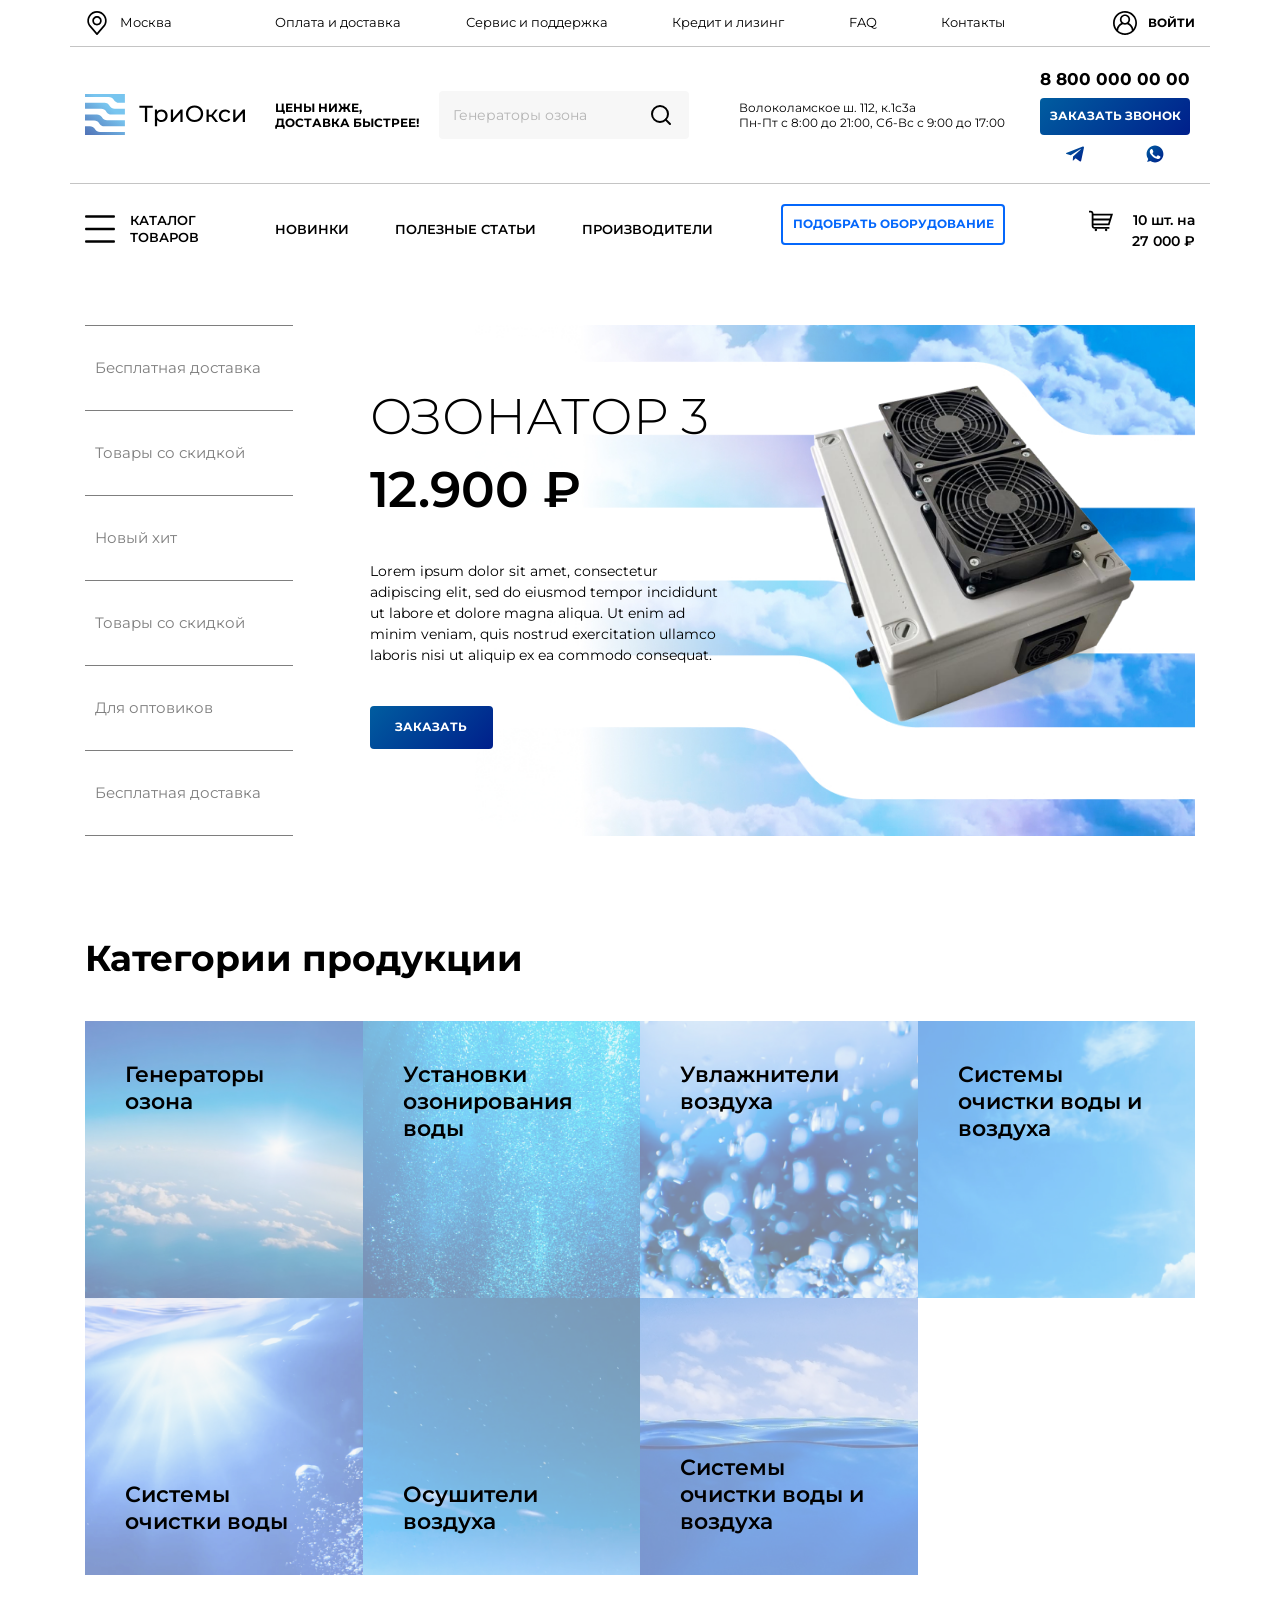
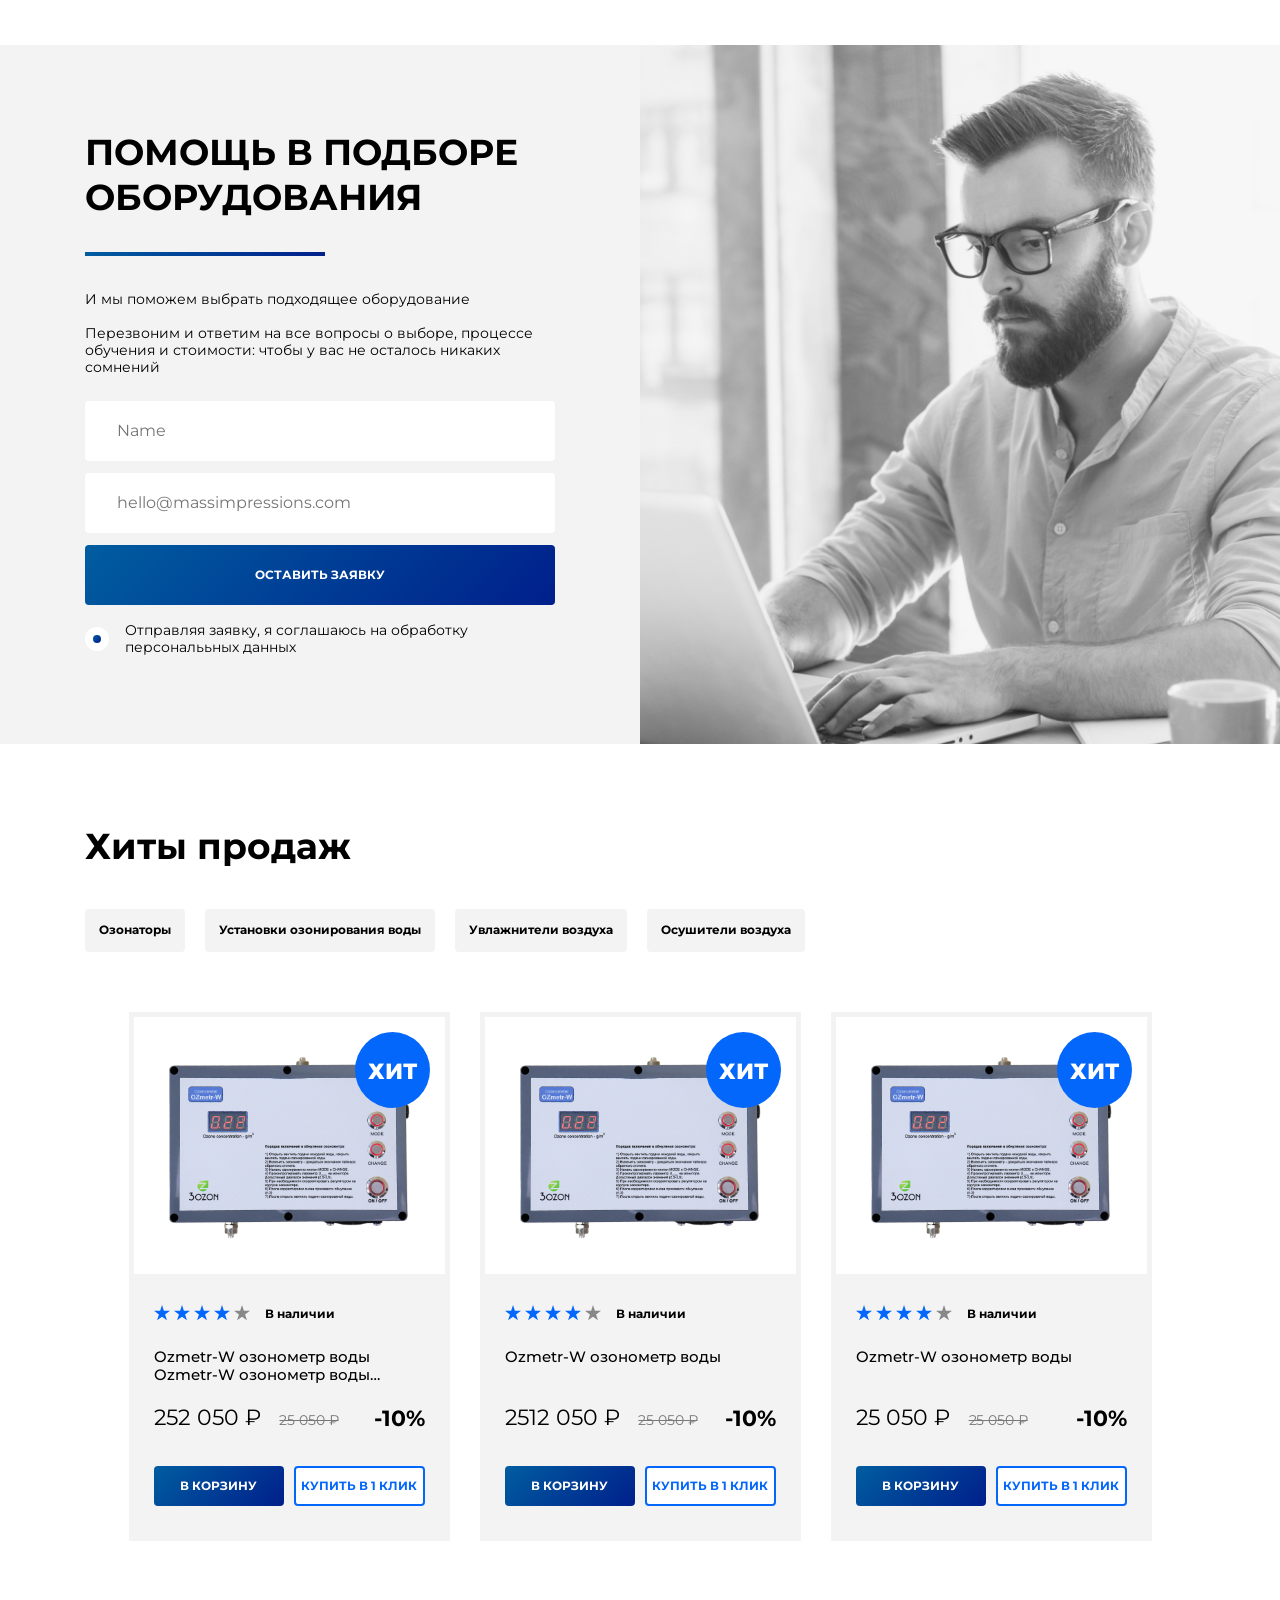
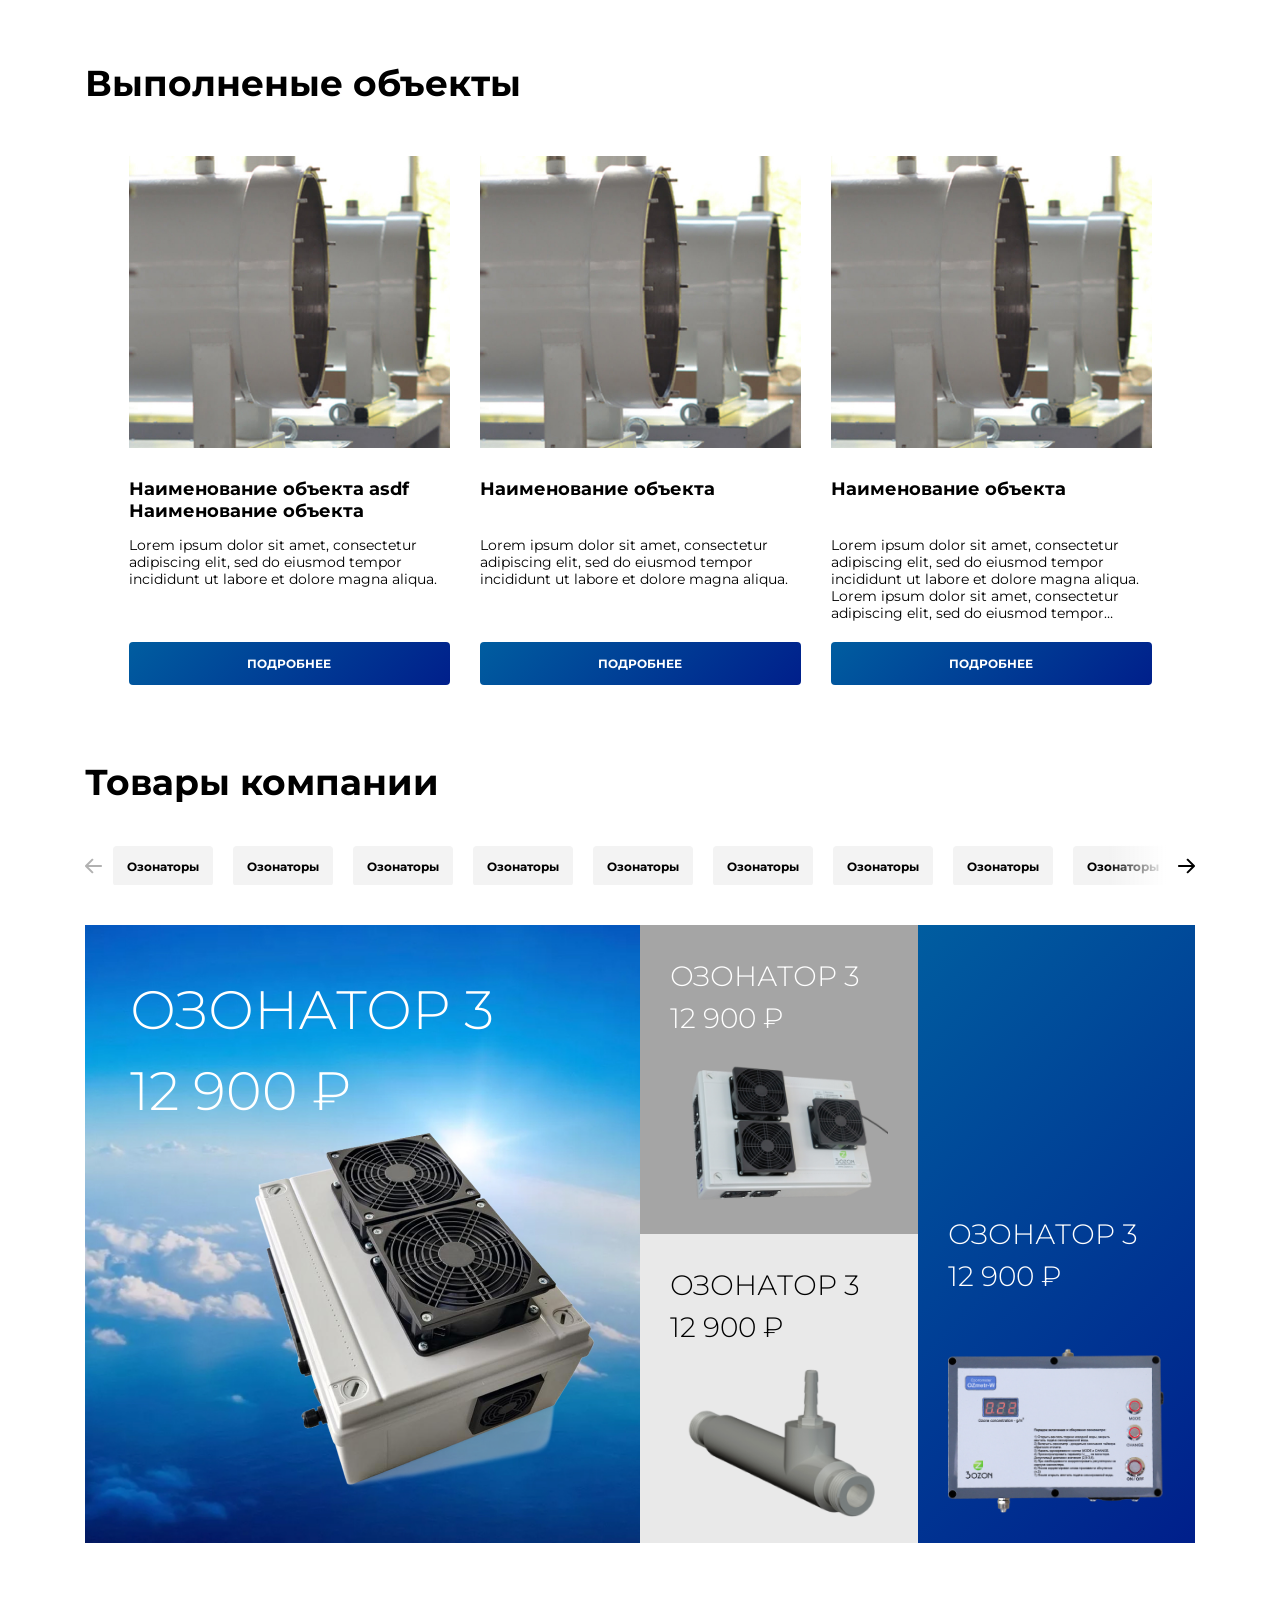
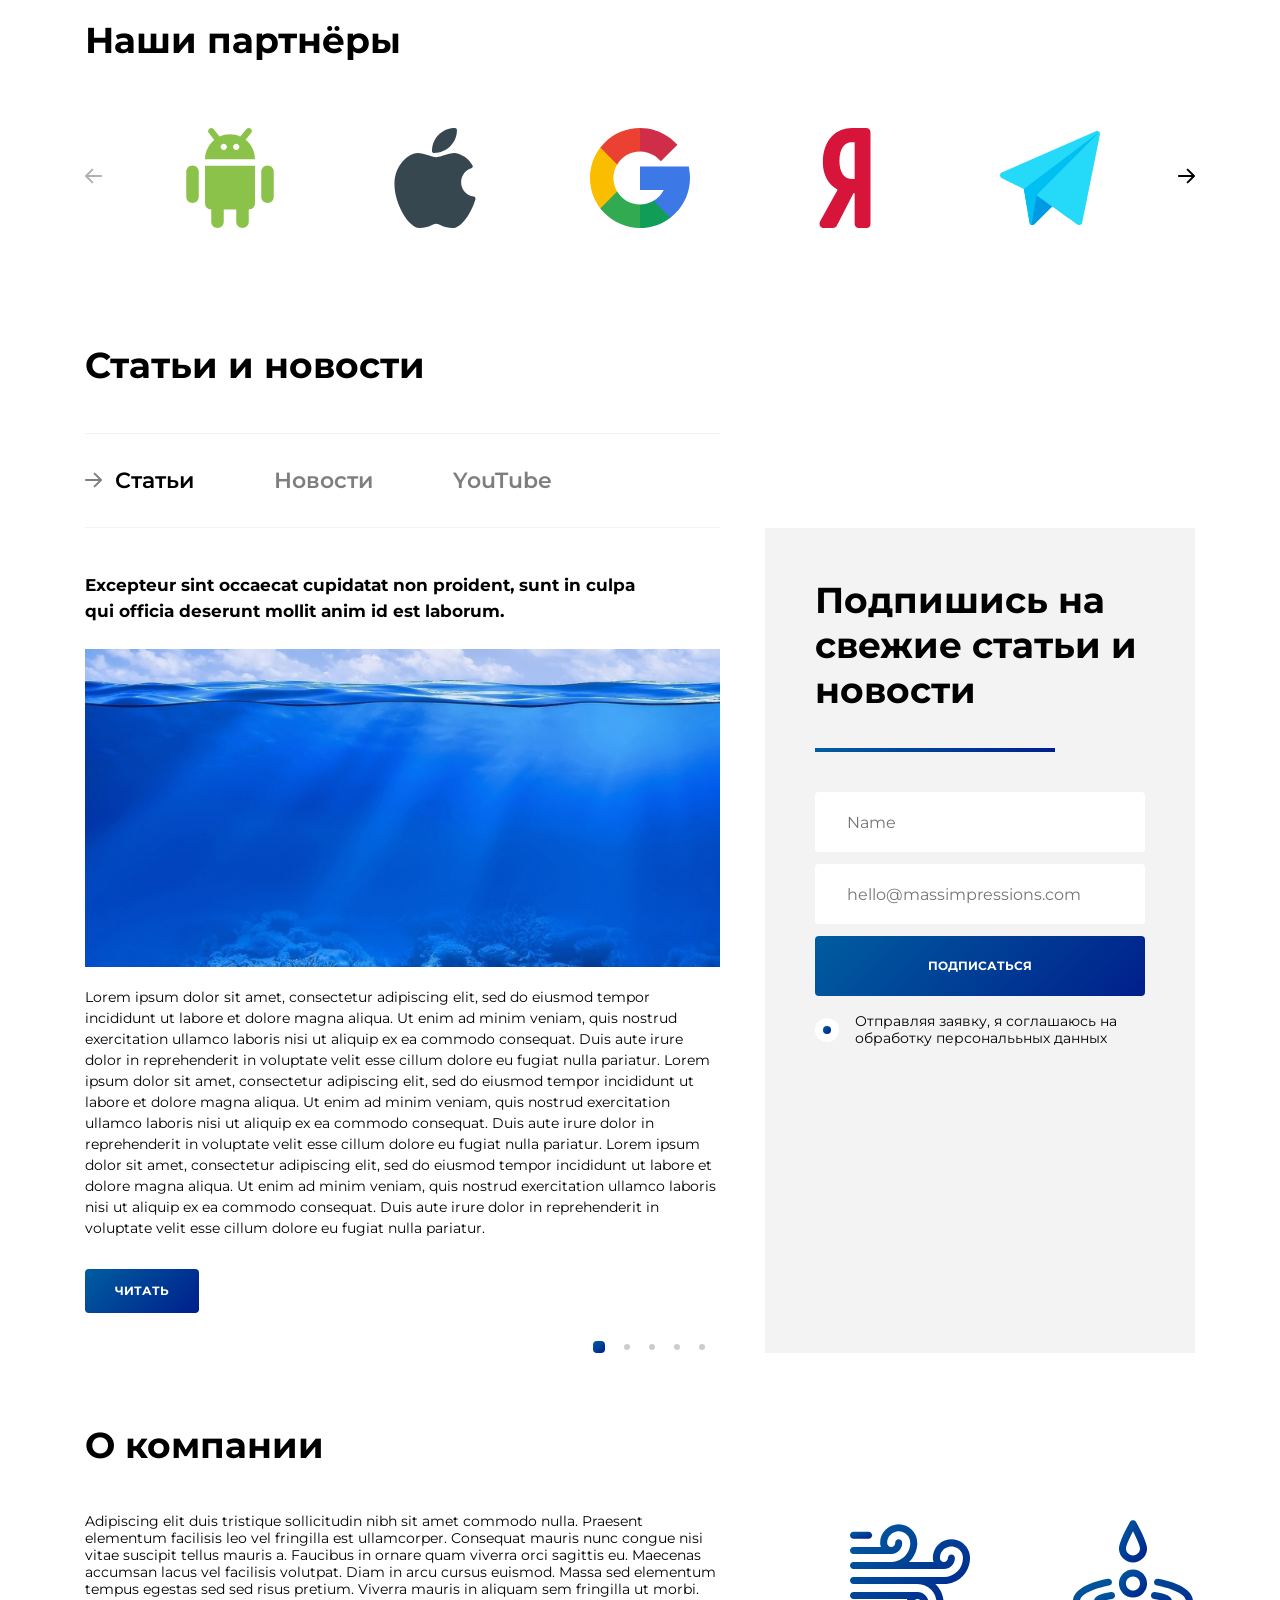
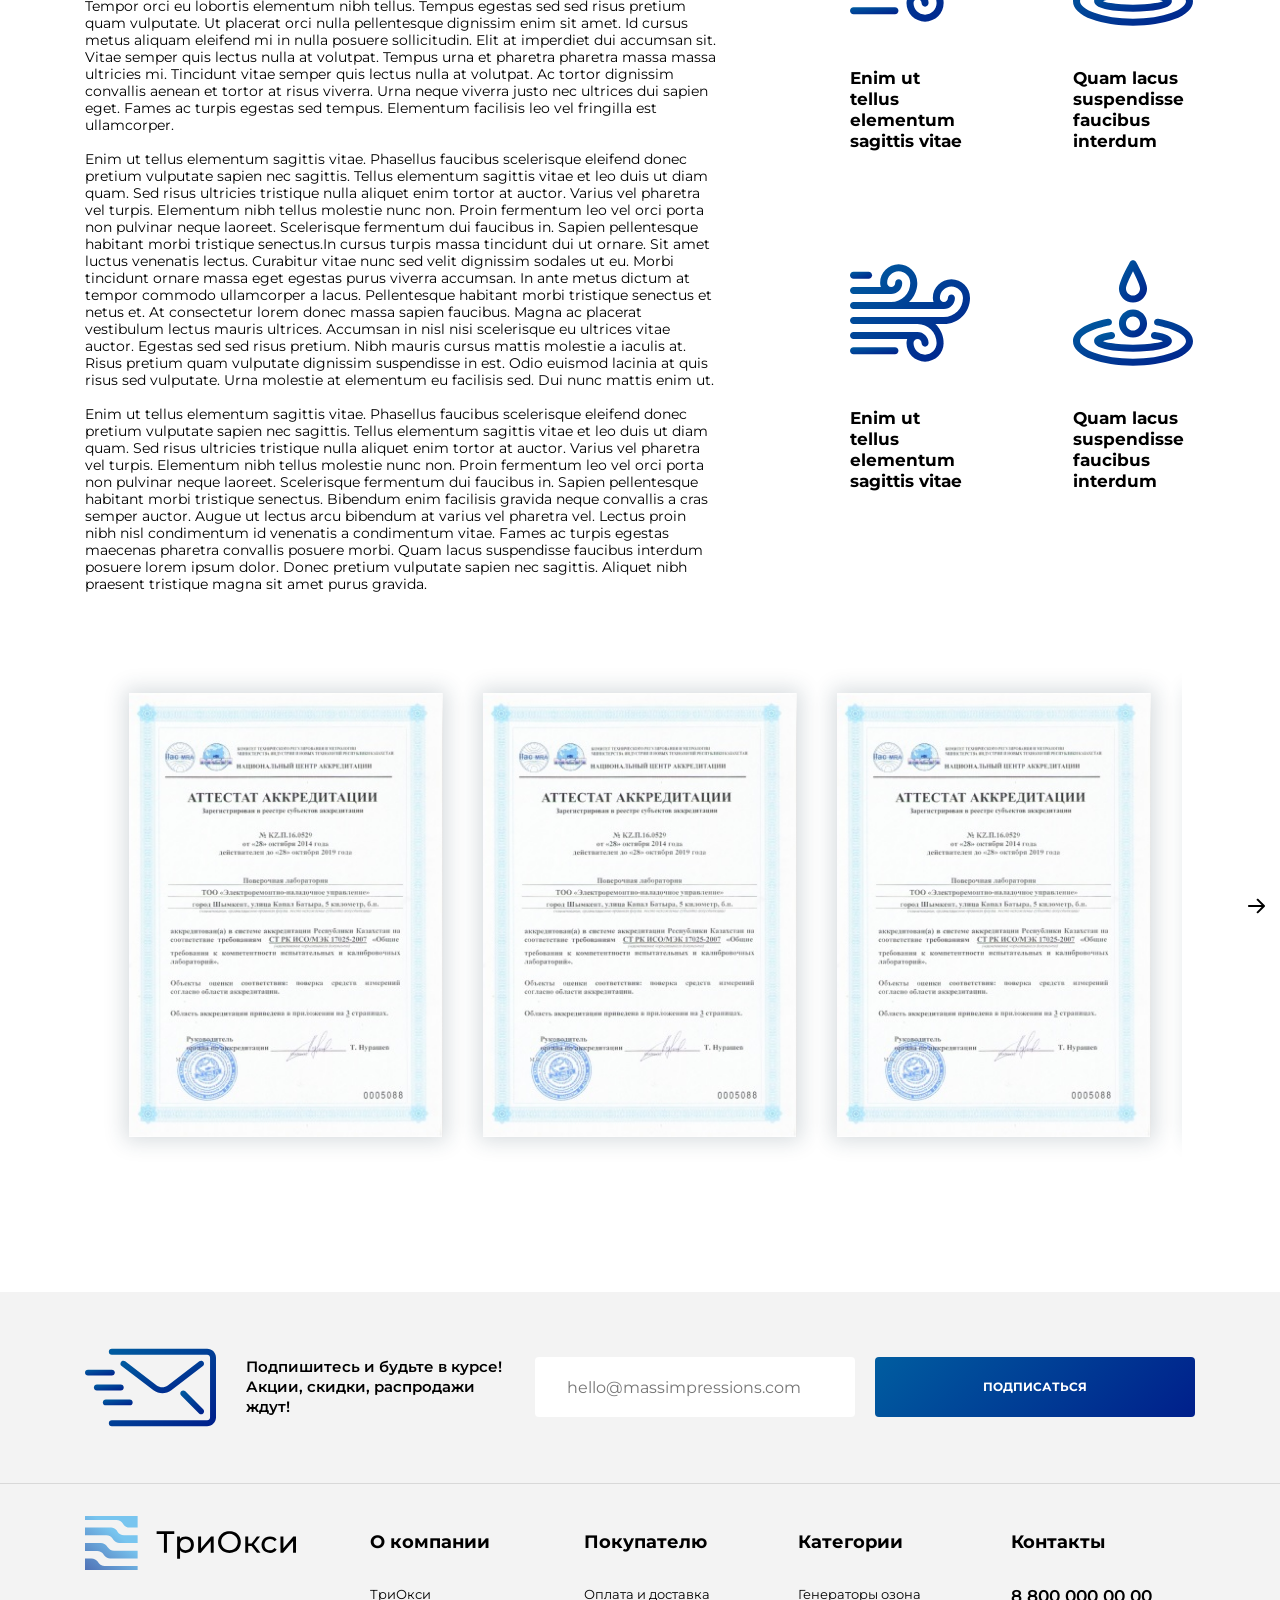
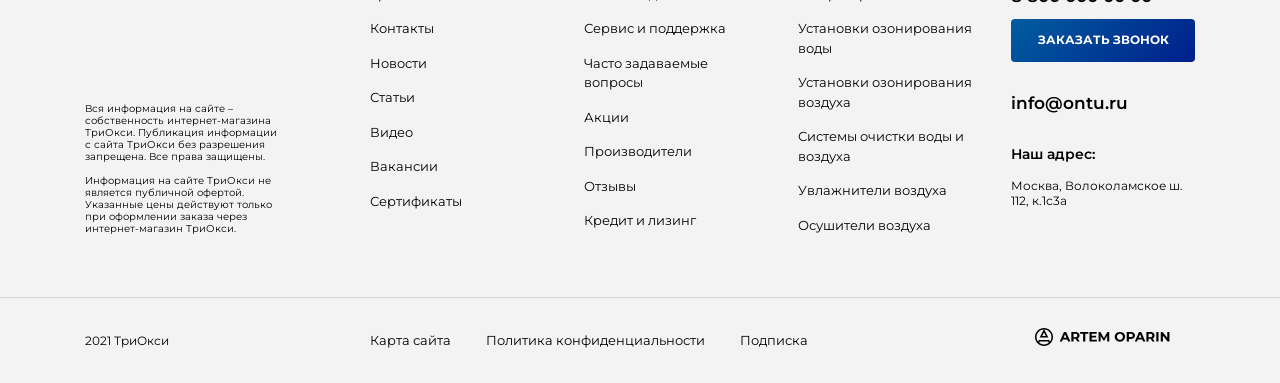
==== commit ff447574: "pravki" ====
--- a/index.html
+++ b/index.html
@@ -174,9 +174,9 @@
             <a href="#" class="banner__adv">Для оптовиков</a>
             <a href="#" class="banner__adv">Бесплатная доставка</a>
           </div>
-          <div class="col-12 mt-3 mt-sm-0 col-lg-10 banner__bg" style="background-image: url('img/bannerbg.jpg')">
+          <div class="col-12 mt-3 mt-sm-0 col-lg-10 banner__bg banner__content" style="background-image: url('img/bannerbg.jpg')">
             <div class="row">
-              <div class="col-12 col-sm-6 d-flex align-items-center">
+              <div class="col-12 col-sm-6 d-flex">
                 <div class="banner__text">
                   <h1 class="banner__title">
                     ОЗОНАТОР 3
@@ -202,6 +202,147 @@
               </div>
             </div>
           </div>
+          <div class="col-12 mt-3 mt-sm-0 col-lg-10 banner__bg banner__content" style="background-image: url('img/bannerbg.jpg')">
+            <div class="row">
+              <div class="col-12 col-sm-6 d-flex">
+                <div class="banner__text">
+                  <h1 class="banner__title">
+                    ОЗОНАТОР 2
+                  </h1>
+                  <p class="banner__price">
+                    12.900 ₽
+                  </p>
+                  <p class="banner__descr">
+                    Lorem ipsum dolor sit amet, consectetur adipiscing elit, sed do eiusmod tempor
+                    incididunt ut labore et dolore magna aliqua. Ut enim ad minim veniam, quis nostrud
+
+                  </p>
+                  <a href="#" class="btn banner__btn">
+                    ЗАКАЗАТЬ
+                  </a>
+                </div>
+
+              </div>
+              <div class="col-12 col-sm-6">
+                <div class="banner__img d-flex align-items-center justify-content-center">
+                  <img src="img/ozonator.png" alt="">
+                </div>
+              </div>
+            </div>
+          </div>
+          <div class="col-12 mt-3 mt-sm-0 col-lg-10 banner__bg banner__content" style="background-image: url('img/bannerbg.jpg')">
+            <div class="row">
+              <div class="col-12 col-sm-6 d-flex">
+                <div class="banner__text">
+                  <h1 class="banner__title">
+                    ОЗОНАТОР 3
+                  </h1>
+                  <p class="banner__price">
+                    12.900 ₽
+                  </p>
+                  <p class="banner__descr">
+                    Lorem ipsum dolor sit amet, consectetur adipiscing elit, sed do eiusmod tempor
+                    incididunt ut labore et dolore magna aliqua. Ut enim ad minim veniam, quis nostrud
+                    exercitation ullamco laboris nisi ut aliquip ex ea commodo consequat.
+                  </p>
+                  <a href="#" class="btn banner__btn">
+                    ЗАКАЗАТЬ
+                  </a>
+                </div>
+
+              </div>
+              <div class="col-12 col-sm-6">
+                <div class="banner__img d-flex align-items-center justify-content-center">
+                  <img src="img/ozonator.png" alt="">
+                </div>
+              </div>
+            </div>
+          </div>
+          <div class="col-12 mt-3 mt-sm-0 col-lg-10 banner__bg banner__content" style="background-image: url('img/bannerbg.jpg')">
+            <div class="row">
+              <div class="col-12 col-sm-6 d-flex">
+                <div class="banner__text">
+                  <h1 class="banner__title">
+                    ОЗОНАТОР 2
+                  </h1>
+                  <p class="banner__price">
+                    12.900 ₽
+                  </p>
+                  <p class="banner__descr">
+                    Lorem ipsum dolor sit amet, consectetur adipiscing elit, sed do eiusmod tempor
+                    incididunt ut labore et dolore magna aliqua. Ut enim ad minim veniam, quis nostrud
+
+                  </p>
+                  <a href="#" class="btn banner__btn">
+                    ЗАКАЗАТЬ
+                  </a>
+                </div>
+
+              </div>
+              <div class="col-12 col-sm-6">
+                <div class="banner__img d-flex align-items-center justify-content-center">
+                  <img src="img/ozonator.png" alt="">
+                </div>
+              </div>
+            </div>
+          </div>
+          <div class="col-12 mt-3 mt-sm-0 col-lg-10 banner__bg banner__content" style="background-image: url('img/bannerbg.jpg')">
+            <div class="row">
+              <div class="col-12 col-sm-6 d-flex">
+                <div class="banner__text">
+                  <h1 class="banner__title">
+                    ОЗОНАТОР 3
+                  </h1>
+                  <p class="banner__price">
+                    12.900 ₽
+                  </p>
+                  <p class="banner__descr">
+                    Lorem ipsum dolor sit amet, consectetur adipiscing elit, sed do eiusmod tempor
+                    incididunt ut labore et dolore magna aliqua. Ut enim ad minim veniam, quis nostrud
+                    exercitation ullamco laboris nisi ut aliquip ex ea commodo consequat.
+                  </p>
+                  <a href="#" class="btn banner__btn">
+                    ЗАКАЗАТЬ
+                  </a>
+                </div>
+
+              </div>
+              <div class="col-12 col-sm-6">
+                <div class="banner__img d-flex align-items-center justify-content-center">
+                  <img src="img/ozonator.png" alt="">
+                </div>
+              </div>
+            </div>
+          </div>
+          <div class="col-12 mt-3 mt-sm-0 col-lg-10 banner__bg banner__content" style="background-image: url('img/bannerbg.jpg')">
+            <div class="row">
+              <div class="col-12 col-sm-6 d-flex">
+                <div class="banner__text">
+                  <h1 class="banner__title">
+                    ОЗОНАТОР 2
+                  </h1>
+                  <p class="banner__price">
+                    12.900 ₽
+                  </p>
+                  <p class="banner__descr">
+                    Lorem ipsum dolor sit amet, consectetur adipiscing elit, sed do eiusmod tempor
+                    incididunt ut labore et dolore magna aliqua. Ut enim ad minim veniam, quis nostrud
+
+                  </p>
+                  <a href="#" class="btn banner__btn">
+                    ЗАКАЗАТЬ
+                  </a>
+                </div>
+
+              </div>
+              <div class="col-12 col-sm-6">
+                <div class="banner__img d-flex align-items-center justify-content-center">
+                  <img src="img/ozonator.png" alt="">
+                </div>
+              </div>
+            </div>
+          </div>
+
         </div>
       </div>
     </section>
--- a/main.css
+++ b/main.css
@@ -1 +1 @@
-@import url(https://fonts.googleapis.com/css2?family=Montserrat:wght@300;400;500;600;700;800&display=swap);*,:after,:before{box-sizing:border-box}ol[class],ul[class]{padding:0}blockquote,body,dd,dl,figcaption,figure,h1,h2,h3,h4,h5,h6,li,ol[class],p,ul[class]{margin:0}body,html{min-height:100vh;scroll-behavior:smooth;text-rendering:optimizeSpeed;line-height:1.5;font-family:Montserrat,sans-serif;overflow-x:hidden}body.lock,html.lock{overflow:hidden}ol[class],ul[class]{list-style:none}a,a:hover{color:#000;text-decoration:none}a:not([class]){text-decoration-skip-ink:auto}img{max-width:100%;display:block}button,input,select,textarea{font:inherit}button,button:active,button:focus,button:hover,input,input:active,input:focus,input:hover,textarea,textarea:active,textarea:focus,textarea:hover{cursor:pointer;border:none;outline:none}button,button:active,button:focus,button:hover{-webkit-appearance:none;-moz-appearance:none;appearance:none}textarea{resize:none}@media(prefers-reduced-motion:reduce){*{animation-duration:.01ms!important;animation-iteration-count:1!important;transition-duration:.01ms!important;scroll-behavior:auto!important}}.animationShow{animation:showTabs .6s}.animationHide{animation:hideTabs .6s}@keyframes showTabs{0%{opacity:0}to{opacity:1}}@keyframes hideTabs{0%{opacity:1}to{opacity:0}}.articles-block{display:flex;margin:0 auto;padding:40px 0}.articles-block__title{padding-bottom:50px}.articles-block-content{width:100%;padding-top:50px;display:none}.articles-block-content.active{display:block}.articles-block__name{font-size:18px;font-weight:700;padding-bottom:25px;max-width:560px}.articles-block__img{padding-bottom:20px}.articles-block__descr{font-size:14px;padding-bottom:30px}.articles-block__btn{padding:13px 30px;margin-bottom:50px}@media screen and (max-width:1399px){.articles-block{padding:35px 0}.articles-block__title{padding-bottom:45px}.articles-block-content{padding-top:45px}.articles-block__name{font-size:17px}.articles-block__btn{margin-bottom:40px}}@media screen and (max-width:1199px){.articles-block{padding:35px 0}.articles-block__title{padding-bottom:35px}.articles-block-content{padding-top:35px}.articles-block__descr{font-size:13px;padding-bottom:25px}.articles-block__name{font-size:16px}.articles-block__btn{margin-bottom:30px}}@media screen and (max-width:767px){.articles-block{padding:25px 0}.articles-block__title{padding-bottom:25px}.articles-block-content{padding-top:25px}.articles-block__descr{font-size:12px;padding-bottom:25px}.articles-block__name{font-size:15px}.articles-block__btn{margin-bottom:25px}}.about-block{padding:40px 0}.about-block__title{padding-bottom:50px}.about-block__text{font-size:14px;line-height:17px}.about-block__name{font-size:18px;font-weight:700;line-height:22px;padding-top:40px}.about-block__item{width:50%;padding-left:120px}.about-block__adv{display:flex;flex-wrap:wrap}@media screen and (max-width:1399px){.about-block{padding:35px 0}.about-block__title{padding-bottom:45px}.about-block__name{font-size:17px;font-weight:700;line-height:21px;padding-top:35px}.about-block__item{width:50%;padding-left:100px;padding-bottom:30px}}@media screen and (max-width:1199px){.about-block{padding:35px 0}.about-block__title{padding-bottom:35px}.about-block__name{font-size:16px;font-weight:700;line-height:21px;padding-top:30px}.about-block__item{width:50%;padding-left:50px}}@media screen and (max-width:991px){.about-block{padding:30px 0}.about-block__title{padding-bottom:30px}.about-block__name{font-size:15px;font-weight:600;line-height:18px;padding-top:25px}.about-block__text{font-size:13px}.about-block__item{width:100%;padding-left:35px}}@media screen and (max-width:767px){.about-block{padding:30px 0}.about-block__title{padding-bottom:25px}.about-block__name{font-size:13px;font-weight:500;line-height:17px;padding-top:20px}.about-block__text{font-size:12px}.about-block__item{width:25%;padding:20px 15px}}@media screen and (max-width:575px){.about-block{padding:25px 0}.about-block__title{padding-bottom:20px}.about-block__text{font-size:12px}.about-block__item{width:50%;padding:20px 15px}}.awards-block{padding:40px 0;position:relative}.awards-block__img{margin:25px 0;width:100%;height:100%;display:flex;justify-content:center;align-items:center;padding-bottom:40px}.awards-block__img>img{width:100%;height:100%;-webkit-box-shadow:0 0 20px 4px rgba(34,60,80,.18);-moz-box-shadow:0 0 20px 4px rgba(34,60,80,.18);box-shadow:0 0 20px 4px rgba(34,60,80,.18)}.awards-block__next{right:15px}.awards-block__next,.awards-block__prev{cursor:pointer;position:absolute;top:44%;z-index:10}.awards-block__prev{left:15px;transform:rotate(180deg)}.awards-block__next.swiper-button-disabled,.awards-block__prev.swiper-button-disabled{display:none!important}.aside-menu{padding-bottom:30px}.aside-menu__link{display:block;width:70%;font-size:16px;line-height:40px;padding:11px 0;border-top:1px solid #a7a7a7;color:#a7a7a7}.aside-menu__link:hover{color:#0467fb}.aside-menu__link.active{color:#000}.aside-menu__link:last-child,.aside-menu__link:last-of-type{border-bottom:1px solid #a7a7a7}@media screen and (max-width:1199px){.aside-menu__link{width:90%;font-size:15px}}@media screen and (max-width:991px){.aside-menu__link{width:100%;font-size:13px}}.aboutus{padding:60px 0}.aboutus__title{padding-bottom:30px;margin-top:-20px}.aboutus__content{font-size:14px;line-height:17px}.aboutus__content>div,.aboutus__content>p{font-size:14px;line-height:17px;padding-bottom:20px}.aboutus__content>ul>li{padding-bottom:10px}.aboutus__content>img{margin:20px 0 50px}.aboutus__content>h2,.aboutus__content>h3,.aboutus__content>h4,.aboutus__content>h5,.aboutus__content>h6{padding-bottom:25px}@media screen and (max-width:991px){.aboutus{padding:40px 0}.aboutus__title{padding-bottom:30px;margin-top:-13px}.aboutus__content{font-size:13px;line-height:16px}.aboutus__content>div,.aboutus__content>p{font-size:13px;line-height:16px;padding-bottom:15px}.aboutus__content>ul{padding-bottom:20px}.aboutus__content>ul>li{padding-bottom:8px}.aboutus__content>img{margin:15px 0 40px}.aboutus__content>h2,.aboutus__content>h3,.aboutus__content>h4,.aboutus__content>h5,.aboutus__content>h6{padding-bottom:20px}}@media screen and (max-width:767px){.aboutus{padding:35px 0}.aboutus__title{padding-bottom:30px;margin-top:0}.aboutus__content{font-size:13px;line-height:16px}.aboutus__content>div,.aboutus__content>p{font-size:13px;line-height:16px;padding-bottom:15px}.aboutus__content>ul>li{padding-bottom:8px}.aboutus__content>img{margin:15px 0 40px}.aboutus__content>h2,.aboutus__content>h3,.aboutus__content>h4,.aboutus__content>h5,.aboutus__content>h6{padding-bottom:20px}}@media screen and (max-width:575px){.aboutus{padding:30px 0}.aboutus__title{padding-bottom:25px;margin-top:0}.aboutus__content,.aboutus__content>div,.aboutus__content>p{font-size:12px;line-height:15px}.aboutus__content>img{margin:15px 0 30px}}.articles__item{padding:0 15px 50px;display:block}.articles__item:hover h3{color:#0467fb}.articles__item>h3{font-size:18px;font-weight:700;padding:20px 0}.articles__img{overflow:hidden;display:flex;align-items:center;justify-content:center}.articles__img,.articles__img>img{max-height:340px;object-fit:cover}.article{padding:30px 0 140px}.article__title{padding-bottom:30px}.article__content{max-width:680px}.article__content>img{border-radius:4px;margin-bottom:30px}.article__content>p{font-size:14px;padding-bottom:20px}.article__content>h2,.article__content>h3,.article__content>h4,.article__content>h5,.article__content>h6{padding-bottom:25px}.article__link{display:block;padding-top:20px;font-size:14px;font-weight:600;position:relative;padding-left:32px;text-transform:uppercase}.article__link:hover{color:#0467fb}.article__link:hover:before{opacity:1}.article__link:before{content:url(img/arrright.svg);display:block;transform:rotate(180deg);opacity:.5;position:absolute;top:16px;left:0}@media screen and (max-width:767px){.article{padding:25px 0 50px}.article__title{padding-bottom:20px}.article__content{max-width:680px}.article__content>img{margin-bottom:20px}.article__content>p{font-size:12px;padding-bottom:15px}.article__content>h2,.article__content>h3,.article__content>h4,.article__content>h5,.article__content>h6{padding-bottom:20px}.article__link{padding-top:15px;font-size:12px}.article__link:before{top:10px;left:0}}@media screen and (min-width:1400px){.container,.container-lg,.container-md,.container-sm,.container-xl{max-width:1400px}}.btn{display:inline-block;background:linear-gradient(135deg,#005da0,#001f8b);color:#fff;text-transform:uppercase;border-radius:4px;text-align:center;font-size:12px;font-weight:700}.btn:hover{background:linear-gradient(135deg,#0c83da,#0030d9);color:#fff}.btn-blue{color:#0467fb;background:#fff;border:2px solid #0467fb}.btn-blue:hover{background:linear-gradient(135deg,#0c83da,#0030d9);color:#fff;border:2px solid transparent}.btn-gray{background:transparent;border:1px dashed #000;color:#000}.btn-gray:hover{background:transparent;color:#0467fb;border:1px dashed #0467fb}@media screen and (max-width:991px){.btn{font-weight:600}}@media screen and (max-width:767px){.btn{font-size:11px}}.banner{padding:60px 0}.banner__adv{display:block;width:130%;padding:27px 0 27px 10px;font-size:16px;opacity:.5;line-height:40px;border-top:1px solid #000;position:relative;transition:all .3s}.banner__adv:last-of-type{border-bottom:1px solid #000}.banner__adv:hover{opacity:1}.banner__bg{background-position:right 15px top 0;background-size:contain;background-repeat:no-repeat}.banner__text{padding-left:calc(10% + 50px)}.banner__img{padding:60px}.banner__title{font-weight:300;padding-bottom:10px}.banner__price,.banner__title{font-size:60px;line-height:73px;letter-spacing:-.103636px}.banner__price{font-weight:700;padding-bottom:40px}.banner__descr{font-size:14px;padding-bottom:40px}.banner__btn{padding:12.5px 25.5px}@media screen and (max-width:1399px){.banner{padding:50px 0}.banner__adv{font-size:15px;line-height:30px}.banner__adv:before{top:calc(50% - 13px)}.banner__title{font-weight:300}.banner__price,.banner__title{font-size:50px;line-height:63px}.banner__price{font-weight:600}}@media screen and (max-width:1199px){.banner{padding:40px 0}.banner__adv{padding:25px 0 25px 10px;font-size:13px;line-height:20px}.banner__adv:before{top:calc(50% - 13px)}.banner__text{padding-left:calc(10% + 50px)}.banner__title{font-weight:300}.banner__price,.banner__title{font-size:40px;line-height:53px}.banner__price{font-weight:600;padding-bottom:30px}.banner__descr{font-size:13px;padding-bottom:30px}}@media screen and (max-width:991px){.banner{padding:30px 0}.banner__adv{display:flex;align-items:center;justify-content:center;text-align:center;width:100%;padding:20px 0;line-height:15px;font-size:12px;opacity:.5;border-top:1px solid #000;border-bottom:1px solid #000;margin-bottom:30px}.banner__text{padding-left:0}.banner__img{padding:40px}.banner__title{font-weight:300}.banner__price,.banner__title{font-size:30px;line-height:43px}.banner__price{font-weight:600;padding-bottom:25px}.banner__descr{font-size:12px;padding-bottom:25px}}@media screen and (max-width:767px){.banner{padding:25px 0}.banner__adv{width:100%;padding:20px 0;line-height:14px;font-size:11px;opacity:.5;border-top:1px solid #000;border-bottom:1px solid #000;margin-bottom:30px}.banner__text{padding-left:0}.banner__img{padding:25px}.banner__title{font-weight:300}.banner__price,.banner__title{font-size:25px;line-height:33px;padding-bottom:20px}.banner__price{font-weight:600}.banner__descr{font-size:11px;padding-bottom:20px}.banner__btn{padding:10px 24px}}@media screen and (max-width:575px){.banner__adv{width:33.3333333333%;padding:20px 10px;line-height:14px;font-size:11px;opacity:.5;border-top:1px solid #000;border-bottom:1px solid #000;margin-bottom:0}.banner__adv:first-child,.banner__adv:nth-child(2),.banner__adv:nth-child(3){border-bottom:none}.banner__bg{background-position:100% 100%;background-size:cover;background-repeat:no-repeat;position:relative}.banner__text{background-color:rgba(0,0,0,.6);border-bottom-left-radius:8px;border-bottom-right-radius:8px;margin-left:-15px;margin-right:-15px;padding:15px}.banner__img{padding:25px}.banner__descr,.banner__price,.banner__title{color:#fff}.banner__btn{display:flex;padding:10px;justify-content:center;align-items:center;text-align:center}}.board{display:flex;flex-wrap:wrap}.board__title{padding-top:30px}.basket{margin-top:30px;margin-bottom:115px}.basket__title{text-align:center;margin-bottom:20px}.basket-items{margin-bottom:50px}.basket-items__title{padding-bottom:8px;border-bottom:1px solid #c4c4c4}.basket-item{padding:15px 0;border-bottom:1px solid #c4c4c4}.basket-item__title{font-size:14px;font-weight:400;color:rgba(0,0,0,.3137254901960784);margin-bottom:30px}.basket-item__img,.basket-item__img-wrap{position:relative}.basket-item__img-wrap,.basket-item__marker{display:flex;justify-content:center;align-items:center}.basket-item__marker{position:absolute;top:-5px;left:-10px;font-size:10px;font-weight:700;background:#fff;border:1px solid #000;letter-spacing:.01em;padding:1px 5px;min-width:40px;border-radius:4px}.basket-item__name{font-size:14px;line-height:1.2em}.basket-item__availability{font-size:16px;font-weight:500;line-height:40px}.basket-item__price{font-size:24px;line-height:1.2em;font-weight:400;display:flex;align-items:center}.basket-item__count-next,.basket-item__count-prev{width:30px;height:30px;background:transparent;user-select:none}.basket-item__count-next{transform:scale(-1)}.basket-item__count input{width:50px;height:40px;display:flex;align-items:center;justify-content:center;text-align:center;line-height:40px;border:.5px solid rgba(0,0,0,.3137254901960784);background:#fff;margin:0 11px;font-size:16px;color:#000;font-weight:600}.basket-item__count input::placeholder{color:rgba(0,0,0,.3137254901960784)}.basket-item__cost{display:flex;flex-direction:column;justify-content:center}.basket-item__new{font-size:24px;line-height:1.2em;font-weight:400}.basket-item__old{text-decoration:line-through;font-size:16px;opacity:.5;line-height:1.2em}.basket-item__delete{display:flex;justify-content:center;align-items:center;cursor:pointer;user-select:none}.basket-form{margin:0 auto;width:100%;max-width:680px}.basket-form__title{font-size:18px;font-weight:700;text-align:center;margin-bottom:30px}.basket-form__input{height:60px;width:100%;border-radius:4px;border:1px solid rgba(0,0,0,.18823529411764706);position:relative}.basket-form__input input{font-size:14px;color:#000;border-radius:5px;font-weight:600;text-align:center;display:flex;align-items:center;justify-content:center;width:100%;height:100%;padding:20px;border:0;margin:0}.basket-form__input input::placeholder{color:rgba(0,0,0,.25098039215686274)}.basket-form__input-name{margin-bottom:34px}.basket-form__subtitle{font-weight:400;font-size:10px;margin-top:15px;margin-bottom:50px}.basket-form__payment,.basket-form__payment.card-block{margin-bottom:50px}.basket-form__payment label{display:flex;align-items:center}.basket-form__payment .card__payment-radio{max-width:50%!important;width:50%;margin-right:32px!important}.basket-form__payment .card__payment-radio:last-child{margin-right:0!important}.basket-form__payment .card__payment-radio__top{margin-bottom:0!important}.basket-form__payment .card__payment-radio__bot{padding-left:25px}.basket-form__comment{margin-bottom:36px}.basket-form__textarea{border-radius:4px;border:1px solid rgba(0,0,0,.18823529411764706)}.basket-form__textarea textarea{border-radius:5px;font-weight:600;width:100%;height:100%;font-size:14px;color:#000;padding:22px;resize:vertical}.basket-form__textarea textarea::placeholder{color:rgba(0,0,0,.3137254901960784)}.basket-form .btn{width:100%;height:60px;margin-bottom:20px}.basket-total{border:3px solid rgba(0,0,0,.3137254901960784);border-radius:4px;margin-bottom:20px}.basket-total__item{padding:18px 20px 15px;font-size:14px;border-bottom:1px solid rgba(0,0,0,.2);width:100%;margin:0;transition:.15s;transition-timing-function:ease-in}.basket-total__item:hover{background:#f0f0f0}.basket-total__item:last-child{border-bottom:0}.basket-total__item .col-6:last-child{font-weight:600;text-align:right}.basket-total__sum .col-6:last-child{display:flex;align-items:center;justify-content:flex-end}.basket-total__sum-old{font-size:12px;text-decoration-line:line-through;margin-right:10px;font-weight:400}.basket-total__price{font-size:20px;font-weight:700}.basket-policy{width:447px;margin:0 auto;display:flex;align-items:center}.basket-policy input[type=checkbox]+label:before{border:1px solid rgba(0,0,0,.3137254901960784)}.basket-policy label{user-select:none}.w-50{width:50%}.w-50:first-child{margin-right:20px}.w-50:nth-child(2){margin-left:20px}@media screen and (max-width:992px){.basket-items__title{display:none}.basket-item{position:relative}.basket-item__delete{position:absolute;top:10px;right:20px;width:40px;height:40px;padding:0}.basket-item__descr,.basket-item__img{margin-bottom:10px}.basket-form{width:auto}}@media screen and (max-width:575px){.basket-items{margin-top:10px;border-top:1px solid #c4c4c4}.basket-item{padding:25px 0}.basket-item__img{display:flex;justify-content:center;align-items:center;margin-bottom:20px}.basket-item__descr{text-align:center}.basket-item__cost,.basket-item__count,.basket-item__price{display:flex;justify-content:center;align-items:center}.basket-item__count{margin:20px 0}.basket-item__availability{line-height:30px;margin-bottom:5px}.basket-form__input-wrap,.basket-form__payment .card__payment-wrap{flex-wrap:wrap}.basket-form__payment .card__payment-radio{flex-wrap:wrap;margin-right:0!important;width:100%;max-width:100%!important}.basket-form__payment .card__payment-radio:first-child{margin-bottom:20px}.basket-form__payment .card__payment-radio__bot{max-width:100%}.basket-form__subtitle{margin-bottom:30px}.basket-total__item{padding:18px 0 15px}.basket-total__item>div:first-child,.basket-total__item>div:nth-child(2){display:flex;justify-content:center;align-items:center}.basket-total__item>div:nth-child(2){padding-top:10px}.basket-policy{width:auto}.w-50{width:100%}.w-50:first-child{margin-right:0}.w-50:last-child{margin-left:0}}.board-video{display:flex;align-items:center;padding:0 15px 60px}.board-video__board{justify-content:space-between}.board-video__content{width:100%}.board-video__content>iframe{width:100%;height:100%;min-height:350px;border:none}.video{position:relative;width:100%;height:0;padding-bottom:56.25%;background-color:#000}.video__link,.video__media{position:absolute;top:0;left:0;width:100%;height:100%}.video__media{border:none}.video__button{position:absolute;top:50%;left:50%;z-index:1;display:none;padding:0;width:68px;height:48px;border:none;background-color:transparent;transform:translate(-50%,-50%);cursor:pointer}.video__button:focus{outline:none}.video__button-shape{fill:#212121;fill-opacity:.8}.video__button-icon{fill:#fff}.video:hover .video__button-shape,.video__button:focus .video__button-shape{fill:red;fill-opacity:1}.video--enabled{cursor:pointer}.video--enabled .video__button{display:block}@media screen and (max-width:1440px){.board-video__content>iframe{min-height:calc(29.04903px + 22.28826vw)}}@media screen and (max-width:767px){.board-video{padding:0 15px 30px}.board-video__content>iframe{min-height:300px}}.catalog-block{padding:60px 0 80px}.catalog-block__title{padding-bottom:40px}.catalog-block__item{width:25%;padding:40px;height:320px;background-position:50%;background-repeat:no-repeat;background-size:cover;position:relative}.catalog-block__item-bottom{display:flex;align-items:flex-end}.catalog-block__item:hover>.catalog-block__name{color:#fff}.catalog-block__item:hover:before{display:none}.catalog-block__item:before{content:"";display:block;position:absolute;width:100%;height:100%;background-color:#f3f3f3;opacity:.5;top:0;left:0;z-index:1}.catalog-block__name{position:relative;z-index:2;font-weight:600;font-size:24px;line-height:29px}@media screen and (max-width:1399px){.catalog-block{padding:50px 0 70px}.catalog-block__item{height:277px}.catalog-block__name{font-weight:600;font-size:22px;line-height:27px}}@media screen and (max-width:1199px){.catalog-block{padding:40px 0 60px}.catalog-block__item{height:232px;padding:30px}.catalog-block__name{font-weight:600;font-size:20px;line-height:25px}}@media screen and (max-width:991px){.catalog-block{padding:30px 0 50px}.catalog-block__item{height:172px;padding:20px}.catalog-block__name{font-weight:500;font-size:16px;line-height:20px}}@media screen and (max-width:767px){.catalog-block{padding:25px 0 40px}.catalog-block__item{width:50%;height:172px;padding:20px}.catalog-block__name{font-weight:500;font-size:15px;line-height:20px}}@media screen and (max-width:575px){.catalog-block__item{padding:15px}.catalog-block__name{font-size:14px;line-height:18px}}div.label-img{display:block;width:100%}.card__item{margin-bottom:40px;display:block;position:relative;border:5px solid #f3f3f3}.card__item:hover{border:5px solid #0467fb}.card__img{padding:40px;display:block}.card__plus{position:absolute;top:20px;right:20px;height:80px;padding:25px 13px;text-align:center;border-radius:50%;background:#0467fb;font-size:24px;color:#fff;font-weight:800;z-index:100}.card__descr{background:#f3f3f3;padding:30px 40px 40px}.card__availability{display:inline-block;font-size:12px;font-weight:700;padding-left:15px;margin-top:-5px}.card__name{display:block;padding:20px 0 0;margin-bottom:20px;font-weight:500;font-size:16px;line-height:20px;overflow:hidden;text-overflow:ellipsis;display:-moz-box;-moz-box-orient:vertical;display:-webkit-box;-webkit-line-clamp:2;-webkit-box-orient:vertical;line-clamp:2;box-orient:vertical;height:56px}.card__name:hover{color:#0467fb}.card__price{display:inline-block;font-size:28px;line-height:24px;letter-spacing:-.103636px;padding-bottom:32px;width:80%}.card__price>p{display:inline-block;padding-right:5px}.card__price>span{font-size:20px;line-height:24px;letter-spacing:-.103636px;text-decoration-line:line-through;opacity:.5}.card__sale{width:20%;padding-bottom:32px;display:inline-block;text-align:end;font-size:28px;line-height:34px;letter-spacing:-.103636px;font-weight:700}.card__btn{height:40px;display:flex;align-items:center;justify-content:center;width:48%}.card__next{right:15px}.card__next,.card__prev{cursor:pointer;position:absolute;top:44%;z-index:10}.card__prev{left:15px;transform:rotate(180deg)}.card__next.swiper-button-disabled,.card__prev.swiper-button-disabled{display:none!important}.card__links{border-top:1px solid #c4c4c4;border-bottom:1px solid #c4c4c4;padding:20px 0}.card__links ul{display:flex;align-items:center;list-style-type:none;padding:0;margin:0}.card__links ul li{margin-right:100px}.card__links ul li:last-child{margin-right:0}.card__links ul li a{font-weight:700;font-size:18px;padding:0;color:rgba(0,0,0,.20784313725490197);transition:.3s}.card__links ul li a.active,.card__links ul li a:hover{color:#000}.card__tab{display:flex;align-items:center;justify-content:space-between;padding-top:30px}.card__tab p{font-size:14px;margin-bottom:20px}.card__tab table{width:100%;border-collapse:collapse}.card__tab table tr td{padding:12px;border:1px solid #c4c4c4;font-size:14px}.card__tab table tr td:first-child{font-weight:600}.card__tab.js-hit-tabs.active{display:flex;align-items:flex-start}.card__tab-left{width:50%;padding-right:20px}.card__tab-right{width:50%;padding-left:20px}.card-section{padding-top:40px!important}.card-section .title{margin-bottom:40px;font-weight:500}.card-block{margin-bottom:40px}.card-block__left{display:flex;align-items:flex-start}.card-block .card-gallery__mini{overflow:hidden;margin:20px 0;height:calc(100% - 120px)}.card-block .card-gallery__mini-wrap{display:flex;flex-direction:column;justify-content:space-between;height:560px}.card-block .card-gallery__mini-ar-t{padding:0 0 20px}.card-block .card-gallery__mini-ar-b{padding:20px 0 0}.card-block .card-gallery__mini-ar-b,.card-block .card-gallery__mini-ar-t{display:flex;justify-content:center;align-items:center;cursor:pointer}.card-block .card-gallery__mini-ar-b span,.card-block .card-gallery__mini-ar-t span{display:flex}.card-block .card-gallery__mini-ar-b path,.card-block .card-gallery__mini-ar-t path{fill:#000;transition:.3s;transition-timing-function:cubic-bezier(.165,.84,.44,1)}.card-block .card-gallery__mini-ar-b:hover path,.card-block .card-gallery__mini-ar-t:hover path{fill:#0467fb}.card-block .card-gallery__mini .swiper-wrapper{height:160px}.card-block .card-gallery__mini .swiper-slide{width:auto;height:148px;display:flex;align-items:center;justify-content:center;margin-right:0;border:.5px solid rgba(0,0,0,.20784313725490197);transition:.3s;cursor:pointer}.card-block .card-gallery__mini .swiper-slide img{height:auto}.card-block .card-gallery__mini .swiper-slide.active{border-color:#000}.card-block .card-gallery__mini .swiper-container-card-mini{height:100%;padding-right:1px}.card-block .card-gallery__mini .card__img{padding:20px}.card-block .card-gallery__img{overflow:hidden;border:.5px solid rgba(0,0,0,.20784313725490197);width:560px;height:560px}.card-block .card-gallery__img .card__img{padding:0}.card-block .card-gallery__img .swiper-container-card-gallery{height:100%}.card-block .card-gallery__img a{display:flex;justify-content:center;align-items:center;height:100%;width:100%}.card-block .card__rate{display:flex;align-items:center;justify-content:flex-start}.card-block .card__rate span{cursor:pointer}.card-block .card__rate span.active path{fill:#0467fb}.card-block .card__rate span path{fill:#888}.card-block .card__rate-wrap{display:flex;justify-content:space-between;align-items:center;margin-bottom:10px}.card-block .card__rate-reviews{display:flex;align-items:center;font-size:14px;cursor:pointer}.card-block .card__rate-reviews span{margin-right:15px;display:inline-block}.card-block .card__code{font-size:14px;margin-bottom:15px}.card-block .card__avail{font-weight:500;font-size:16px;margin-bottom:10px}.card-block .card__price{font-weight:400;font-size:28px;padding-bottom:0}.card-block .card__price-old{font-size:20px;letter-spacing:-.103636px;text-decoration-line:line-through;color:rgba(0,0,0,.3137254901960784)}.card-block .card__price-discount{font-weight:700;font-size:28px}.card-block .card__price-wrap{display:flex;align-items:center;margin-bottom:15px}.card-block .card__price-wrap>div{margin-right:18px;width:auto}.card-block .card__price-wrap>div:last-child{margin-right:0}.card-block .card__btns{display:flex;align-items:center;margin-bottom:20px}.card-block .card__btns button{margin-right:40px;width:200px;height:40px;display:flex;justify-content:center;align-items:center}.card-block .card__btns button:last-child{margin-right:0}.card-block .card__text{font-size:14px;font-weight:400;margin-bottom:15px}.card-block .card__delivery{font-weight:500;font-size:16px;margin-bottom:10px}.card-block .card__delivery table{font-size:14px;font-weight:400;padding-top:10px;max-width:330px}.card-block .card__delivery table tr td{padding:0 0 5px}.card-block .card__delivery table tr td:nth-child(2n){font-weight:700}.card-block .card__payment>.card__payment-wrap>div>div>div>div{flex-wrap:wrap}.card-block .card__payment>.card__payment-wrap>div>div>div>div>label:first-child{width:20%}.card-block .card__payment>.card__payment-wrap>div>div>div>div>label:nth-child(3){width:80%}.card-block .card__payment>.card__payment-wrap>div>div>div>div>label:nth-child(4){width:100%}.card-block .card__payment>.card__payment-wrap>div>div>div>div>label>img{margin-bottom:5px}.card-block .card__payment-wrap{display:flex;align-items:center}.card-block .card__payment b{margin-bottom:10px;display:inline-block}.card-block .card__payment-radio{margin-right:58px;display:flex;align-items:center;flex-wrap:nowrap}.card-block .card__payment-radio>label{display:inline-block}.card-block .card__payment-radio>input{margin-left:20px}.card-block .card__payment-radio:last-child{margin-right:0}.card-block .card__payment-radio__top{display:flex;align-items:center;margin-bottom:12px}.card-block .card__payment-radio__top .img{margin-right:26px}.card-block .card__payment-radio__bot{font-size:12px}.card-block .card__payment-radio input:checked+span:after{opacity:1}.card-block .card__payment-radio span{width:16px;height:16px;border-radius:50%;border:1px solid #000;display:inline-block;position:relative}.card-block .card__payment-radio span:after{content:"";position:absolute;top:50%;left:50%;transform:translate(-50%,-50%);width:8px;height:8px;border-radius:100%;background:linear-gradient(135deg,#005da0,#001f8b);display:block;opacity:0}.card-block .card__payment-radio label{cursor:pointer}.recommend,.views{padding:80px 0 40px}.recommend .title,.views .title{margin-bottom:40px}.recommend .swiper-container-card,.views .swiper-container-card{padding:0;width:100%}.views{padding-bottom:0}@media screen and (max-width:1399px){.card__links>ul{display:flex;justify-content:space-between}.card__links>ul>li{margin-right:0}.card__links>ul>li>a{font-size:17px}.card__img{padding:35px}.card__plus{position:absolute;top:15px;right:15px;height:76px;padding:23px 13px;font-size:22px}.card__descr{background:#f3f3f3;padding:30px 20px}.card__name{font-size:15px;line-height:18px}.card__price{display:inline-block;font-size:22px}.card__price>span{padding-left:13px;font-size:14px}.card__sale{font-size:22px;line-height:30px}.card__btn{height:40px;width:48%}.card-block .card-gallery__mini .card__img{padding:15px}}@media screen and (max-width:1399px){.card__links>ul>li>a{font-size:16px}}@media screen and (max-width:991px){.card__links>ul>li>a{font-size:14px;font-weight:600}.card-block__right{padding:60px 15px}}@media screen and (max-width:767px){.card__links{padding:0}.card__links>ul{flex-wrap:wrap;justify-content:flex-start}.card__links>ul>li{padding:15px 0;width:33%;display:flex;justify-content:center;align-items:center;text-align:center}.card__links>ul>li>a{font-size:14px;font-weight:600}}@media screen and (max-width:575px){.card-block .card__tab p{font-size:12px;margin-bottom:15px}.card-block .card__delivery table,.card-block .card__text{font-size:12px}.card-block .card__price{font-size:18px}.card-block .card__price-old{font-size:16px}.card-block .card__price-discount{font-size:18px}.card-block .card-gallery__img{visibility:hidden;height:200px}.card-block .card-gallery__mini{height:100%}.card-block .card-gallery__mini-wrap{height:420px}.card-block .card-gallery__mini .swiper-wrapper{height:160px}.card-block .card-gallery__mini .swiper-slide{width:auto;height:148px;display:flex;align-items:center;justify-content:center;margin-right:0;border:none;transition:.3s;cursor:pointer}.card-block .card-gallery__mini .swiper-slide img{height:auto}.card-block .card-gallery__mini .swiper-slide.active{border-color:#000}.card-block .card-gallery__mini .swiper-container-card-mini{height:100%}.card-block .card-gallery__mini .card__img{padding:0}}@media screen and (max-width:479px){.card__links{padding:0}.card__links>ul{flex-wrap:wrap;justify-content:flex-start}.card__links>ul>li{padding:10px 0;width:50%;display:flex;justify-content:center;align-items:center;text-align:center}.card__links>ul>li>a{font-size:13px;font-weight:600}}@media screen and (max-width:399px){.card__item{margin-bottom:20px}.card__img{padding:25px}.card__plus{position:absolute;top:15px;right:15px;height:76px;padding:23px 13px;font-size:22px}.card__descr{background:#f3f3f3;padding:30px 15px}.card__name{font-size:13px;line-height:15px}.card__price{display:inline-block;font-size:16px}.card__price>span{padding-left:10px;font-size:13px}.card__sale{font-size:16px;line-height:25px}.card__btn{height:40px;width:48%}}.contacts{padding:30px 0 45px}.contacts__title{text-align:center;padding-bottom:50px}.contacts__subtitle{font-size:18px;font-weight:700;text-align:center;line-height:22px;padding-bottom:20px}.contacts__item{margin:30px 0 50px}.contacts__top{align-items:center;margin-bottom:30px}.contacts__bottom,.contacts__top{display:flex;justify-content:center}.contacts__link,.contacts__text{font-size:14px;line-height:17px;text-align:center}.contacts__link:hover{color:#0467fb}.delivery{padding:60px 0}.delivery__title{padding-bottom:30px;margin-top:-20px}.delivery__subtitle{font-size:18px;padding-bottom:40px;font-weight:700}.delivery__img{padding-bottom:10px}.delivery__img,.delivery__img>img{max-height:80px}.delivery-pay__item{display:flex;align-items:center;padding:10px 15px}.delivery-pay__name{padding-left:25px;font-size:12px}.delivery__name{font-size:16px;line-height:19px;font-weight:500;padding-bottom:15px;padding-top:15px}.delivery__link{font-size:14px}.delivery__link:hover{color:#0467fb}.delivery__price{padding:5px 0 10px;font-size:18px;font-weight:700;line-height:22px}.delivery__content,.delivery__content div,.delivery__content p,.delivery__text{font-size:14px;line-height:17px}.delivery__content ul li{padding-bottom:10px}.delivery__content>h2,.delivery__content>h3,.delivery__content>h4,.delivery__content>h5,.delivery__content>h6{padding-bottom:25px}.delivery__item{padding-bottom:60px;padding-right:10%}@media screen and (max-width:1399px){.delivery{padding:60px 0}.delivery__title{padding-bottom:30px;margin-top:-20px}.delivery__subtitle{font-size:17px;padding-bottom:40px;font-weight:700}.delivery__img{padding-bottom:10px}.delivery__img,.delivery__img>img{max-height:80px}.delivery-pay__item{display:flex;align-items:center}.delivery-pay__name{padding-left:25px;font-size:12px}.delivery__name{font-size:15px;line-height:18px;font-weight:500;padding-bottom:15px;padding-top:15px}.delivery__link{font-size:13px}.delivery__link:hover{color:#0467fb}.delivery__price{padding:5px 0 10px;font-size:17px;font-weight:700;line-height:21px}.delivery__text{font-size:13px;line-height:16px}.delivery__item{padding-bottom:60px;padding-right:1%}}@media screen and (max-width:991px){.delivery{padding:40px 0}.delivery__title{padding-bottom:30px;margin-top:-13px}.delivery__subtitle{font-size:15px;padding-bottom:30px;font-weight:700}.delivery-pay__name{padding-left:10px;font-size:11px}.delivery__name{font-size:15px;line-height:18px;font-weight:500;padding-bottom:15px;padding-top:15px}.delivery__link{font-size:12px}.delivery__price{padding:5px 0 10px;font-size:15px;font-weight:700;line-height:19px}.delivery__text{font-size:12px;line-height:15px}.delivery__item{padding-bottom:40px;padding-right:1%}.delivery__content{font-size:12px;line-height:15px}.delivery__content>div,.delivery__content>p{font-size:12px;line-height:15px;padding-bottom:15px}}@media screen and (max-width:767px){.delivery{padding:35px 0}.delivery__title{padding-bottom:30px;margin-top:0}.delivery__content{font-size:13px;line-height:16px}.delivery__content>div,.delivery__content>p{font-size:13px;line-height:16px;padding-bottom:15px}.delivery__content>ul>li{padding-bottom:8px}.delivery__content>img{margin:15px 0 40px}.delivery__content>h2,.delivery__content>h3,.delivery__content>h4,.delivery__content>h5,.delivery__content>h6{padding-bottom:20px}}@media screen and (max-width:575px){.delivery{padding:30px 0}.delivery__item{padding-right:15px}.delivery__title{padding-bottom:25px;margin-top:0}.delivery__content,.delivery__content>div,.delivery__content>p{font-size:12px;line-height:15px}.delivery__content>img{margin:15px 0 30px}}.form-wrapper-header{display:flex}.form-wrapper-header>span{width:100%;position:relative}.form-wrapper-header>span:first-child{width:calc(100% - 40px)}.form-wrapper-header>span:nth-child(2){width:40px}.form-wrapper-header>span>input{width:100%;border-radius:4px 0 0 4px;background:#f7f7f7;padding:12px 14px}.form-wrapper-header>span>input::placeholder{font-size:14px;mix-blend-mode:normal;opacity:.5}.form-wrapper-header>span>button{width:100%;border-radius:0 4px 4px 0;background:#f7f7f7;padding:10px 14px 10px 0;height:100%}.form__input{background-color:#fff;border-radius:4px;height:60px;padding:20px 32px}input[type=checkbox]:checked,input[type=checkbox]:not(:checked),input[type=radio]:checked,input[type=radio]:not(:checked){position:absolute;left:-9999px}input[type=checkbox]:checked+label,input[type=checkbox]:not(:checked)+label,input[type=radio]:checked+label,input[type=radio]:not(:checked)+label{display:inline-block;position:relative;padding-left:40px;line-height:17px;cursor:pointer}input[type=checkbox]:checked+label:before,input[type=checkbox]:not(:checked)+label:before{content:"";position:absolute;left:0;top:0;width:24px;height:24px;background-color:#fff}input[type=radio]:checked+label:before,input[type=radio]:not(:checked)+label:before{content:"";position:absolute;left:10px;top:calc(50% - 8px);width:16px;height:16px;background-color:#fff;border:1px solid #000}input[type=checkbox]:checked+label:before,input[type=checkbox]:not(:checked)+label:before,input[type=radio]:checked+label:before,input[type=radio]:not(:checked)+label:before{border-radius:100%}input[type=checkbox]:checked+label:after,input[type=checkbox]:not(:checked)+label:after,input[type=radio]:checked+label:after,input[type=radio]:not(:checked)+label:after{content:"";position:absolute;-webkit-transition:all .2s ease;-moz-transition:all .2s ease;-o-transition:all .2s ease;transition:all .2s ease}input[type=checkbox]:checked+label:after,input[type=checkbox]:not(:checked)+label:after{left:8px;top:13px;width:8px;height:8px;border-radius:100%;background:linear-gradient(135deg,#005da0,#001f8b);display:block}input[type=radio]:checked+label:after,input[type=radio]:not(:checked)+label:after{left:14px;top:calc(50% - 4px);width:8px;height:8px;border-radius:100%;background:linear-gradient(135deg,#005da0,#001f8b);display:block}input[type=checkbox]:not(:checked)+label:after,input[type=radio]:not(:checked)+label:after{opacity:0}input[type=checkbox]:checked+label:after,input[type=radio]:checked+label:after{opacity:1}@media screen and (max-width:1199px){.form-wrapper-header{padding:10px 30px;background-color:#0467fb}}@media screen and (max-width:991px){.form-wrapper-header>span{width:100%;position:relative}.form-wrapper-header>span:before{content:url(img/search.svg);display:block;position:absolute;top:0;right:8px}.form-wrapper-header>span>input{width:100%;border-radius:4px;background:#f7f7f7;padding:12px 14px}.form-wrapper-header>span>input::placeholder{font-size:13px}.form__input{height:50px;padding:15px}}.form-subscribe{padding:65px 90px 100px;background-color:#f3f3f3;margin-left:25px}.form-subscribe>.help__line{margin-bottom:50px}.form-subscribe__title{padding-bottom:40px}@media screen and (max-width:1399px){.form-subscribe{padding:50px;margin-left:15px}.form-subscribe>.help__line{margin-bottom:40px}.form-subscribe__title{padding-bottom:35px}}@media screen and (max-width:1199px){.form-subscribe{padding:30px;margin-left:0}.form-subscribe>.help__line{margin-bottom:30px}.form-subscribe__title{padding-bottom:30px}}@media screen and (max-width:991px){.form-subscribe{max-width:480px;margin:40px auto 0;padding:30px}.form-subscribe>.help__line{margin-bottom:30px}.form-subscribe__title{padding-bottom:30px}}@media screen and (max-width:479px){.form-subscribe{width:calc(100% + 30px);margin-top:30px;margin-left:-15px;margin-right:-15px;padding:30px 15px}.form-subscribe>.help__line{margin-bottom:25px;max-width:100%;width:100%}.form-subscribe__title{padding-bottom:25px}}#footer-menu-copy{display:flex}#footer-menu-copy>a{display:inline-block;margin-right:35px;font-size:13px}#footer-menu-copy>a:hover{color:#0467fb}.footer{margin-top:60px;background-color:#f3f3f3}.footer__menu{display:flex;flex-direction:column}.footer__menu>a{display:inline;margin-bottom:15px;font-size:13px}.footer__menu>a:hover{color:#0467fb}.footer__line{padding:30px 0;border-bottom:1px solid #d8d8d8}.footer__line-two{padding:47px 0;border-bottom:1px solid #d8d8d8}.footer__line-three{padding:30px 0}.footer__link:hover>svg>path{fill:#0467fb}.footer-form__text{font-weight:700;font-size:18px;line-height:22px;padding:0 40px 0 60px}.footer-form__input{max-width:320px;width:100%;margin-right:20px}.footer-form__btn{display:flex;width:100%;height:60px;align-items:center;justify-content:center;max-width:320px}.footer__logo{margin-top:-15px}.footer__descr{max-width:200px;font-size:10px;line-height:12px;padding-bottom:15px}.footer__title{font-weight:700;font-size:18px;line-height:22px;padding-bottom:32px}.footer__link{font-weight:600;font-size:24px;line-height:29px}.footer__link:hover{color:#0467fb}.footer__btn{padding:12.5px 37px;margin:10px 0 30px}.footer__subtitle{font-weight:600;font-size:14px;line-height:17px;padding-bottom:15px;padding-top:30px}.footer__text{font-size:12px;line-height:15px}@media screen and (max-width:1399px){.footer{margin-top:50px}.footer__line{padding:30px 0}.footer-form__text{font-weight:600;font-size:15px;line-height:20px;padding:0 30px}.footer__link{font-size:17px;line-height:22px}.footer__btn{padding:12.5px 0;display:flex;align-items:center;justify-content:center}}@media screen and (max-width:1199px){.footer{margin-top:40px}.footer__line{padding:25px 0}.footer__line-two{padding:30px 0}.footer__line-three{padding:23px 0}.footer-form__text{font-weight:600;font-size:15px;line-height:20px;padding:0 30px}.footer__link{font-size:17px;line-height:22px}.footer__btn{padding:12.5px 0;display:flex;align-items:center;justify-content:center}.footer__logo{display:block;width:25%;margin-top:0;margin-bottom:30px}.footer__descr{max-width:100%;width:75%;padding-left:7px;margin-bottom:30px}}@media screen and (max-width:991px){#footer-menu-copy{padding:25px 0;display:flex}#footer-menu-copy>a{display:inline-block;margin-right:35px;font-size:12px}#footer-menu-copy>a:hover{color:#0467fb}.footer__menu>a{font-size:12px}.footer__logo{padding-right:15px}.footer__link{font-size:14px}.footer-form{display:flex!important;justify-content:space-between!important;flex-wrap:wrap!important}.footer-form__img{width:35%}.footer-form__text{width:65%}.footer-form__btn,.footer-form__input{width:45%}.footer-form__text{padding:0}.footer-form__input{max-width:45%;width:100%;margin-right:20px}.footer-form__btn{height:50px;max-width:45%}}@media screen and (max-width:767px){#footer-menu-copy{padding:20px 0;display:flex;justify-content:space-between;flex-wrap:wrap;width:100%}#footer-menu-copy>a{padding-right:5px;text-align:center;margin-right:0;font-size:12px;margin-bottom:10px}#footer-menu-copy>a:hover{color:#0467fb}.footer__logo{width:100%;padding:0;display:flex;justify-content:center}.footer__descr{display:none}.footer__menu>a{margin-bottom:10px;font-size:12px}.footer__title{font-weight:700;font-size:17px;line-height:22px;padding:20px 0}}@media screen and (max-width:575px){#footer-menu-copy{padding:25px 0;display:flex;flex-wrap:wrap}#footer-menu-copy>a{display:block;padding-bottom:15px;width:100%}#footer-menu-copy>a:hover{color:#0467fb}.footer{margin-top:40px}.footer__line{padding:20px 0}.footer__line-two{padding:25px 0}.footer__line-three{padding:20px 0}.footer__menu{display:none}.footer__menu>a{text-align:center}.footer__menu.active{display:flex}.footer__title{text-align:center}.footer-form{display:flex!important;justify-content:space-between!important;flex-wrap:wrap!important}.footer-form__img,.footer-form__text{width:100%;display:flex;justify-content:center}.footer-form__text{text-align:center;margin-bottom:20px}.footer-form__btn,.footer-form__input{width:100%;margin-bottom:20px}.footer-form__text{padding:0}.footer-form__input{max-width:100%;width:100%;margin-right:0}.footer-form__btn{height:50px;max-width:100%}.footer__link{font-size:18px;line-height:22px}.footer__btn{padding:12.5px 0;display:flex;width:100%;align-items:center;justify-content:center}}.faq__item{padding:15px 0 25px!important}.faq__item>h4{font-size:16px;font-weight:500;line-height:40px}.faq__item>p{font-size:14px;padding-bottom:30px}.faq__answer{border-left:1px solid #005da0}.faq__top{font-size:16px;line-height:40px;padding-left:27px;font-weight:500}.faq__bottom{padding:17px 27px 40px;font-size:14px;background:#f3f3f3}@media screen and (max-width:991px){.faq__item{padding:15px 0!important}.faq__item>h4{font-size:15px;font-weight:500;line-height:35px}.faq__item>p{font-size:13px;padding-bottom:25px}.faq__top{font-size:15px;line-height:35px;padding-left:25px;font-weight:500}.faq__bottom{padding:15px 25px 30px;font-size:13px}}@media screen and (max-width:575px){.faq__item{padding:15px 0!important}.faq__item>h4{font-size:14px;font-weight:500;line-height:30px}.faq__item>p{font-size:12px;padding-bottom:20px}.faq__top{font-size:14px;line-height:30px;padding-left:15px;font-weight:500}.faq__bottom{padding:15px 15px 20px;font-size:12px}}h1.glitch{color:#000;font-weight:300;font-size:60px;line-height:73px;position:relative;margin:0;padding:10px;text-align:center}h1.glitch:after,h1.glitch:before{padding:10px;color:#000;content:"404";position:absolute;width:100%;height:100%;background:transparent;overflow:hidden;top:0}h1.glitch:before{left:3px;text-shadow:-2px 0 red;animation-name:glitch-animation-1;animation-duration:20s;animation-timing-function:linear;animation-delay:0s;animation-iteration-count:infinite;animation-direction:reverse-alternate}h1.glitch:after{left:-3px;text-shadow:-2px 0 #00f;animation-name:glitch-animation-2;animation-duration:20s;animation-timing-function:linear;animation-delay:0s;animation-iteration-count:infinite;animation-direction:reverse-alternate}@keyframes glitch-animation-1{0%{clip:rect(150px,350px,122px,10px)}5%{clip:rect(128px,350px,91px,10px)}10%{clip:rect(107px,350px,98px,10px)}15%{clip:rect(41px,350px,56px,10px)}20%{clip:rect(70px,350px,85px,10px)}25%{clip:rect(3px,350px,3px,10px)}30%{clip:rect(126px,350px,148px,10px)}35%{clip:rect(72px,350px,91px,10px)}40%{clip:rect(104px,350px,116px,10px)}45%{clip:rect(145px,350px,14px,10px)}50%{clip:rect(136px,350px,118px,10px)}55%{clip:rect(14px,350px,14px,10px)}60%{clip:rect(66px,350px,131px,10px)}65%{clip:rect(60px,350px,21px,10px)}70%{clip:rect(141px,350px,81px,10px)}75%{clip:rect(17px,350px,115px,10px)}80%{clip:rect(47px,350px,12px,10px)}85%{clip:rect(112px,350px,64px,10px)}90%{clip:rect(67px,350px,136px,10px)}95%{clip:rect(106px,350px,94px,10px)}to{clip:rect(18px,350px,41px,10px)}}@keyframes glitch-animation-2{0%{clip:rect(128px,350px,105px,10px)}5%{clip:rect(2px,350px,127px,10px)}10%{clip:rect(7px,350px,81px,10px)}15%{clip:rect(60px,350px,139px,10px)}20%{clip:rect(47px,350px,38px,10px)}25%{clip:rect(64px,350px,60px,10px)}30%{clip:rect(98px,350px,35px,10px)}35%{clip:rect(38px,350px,4px,10px)}40%{clip:rect(63px,350px,132px,10px)}45%{clip:rect(78px,350px,32px,10px)}50%{clip:rect(2px,350px,50px,10px)}55%{clip:rect(103px,350px,86px,10px)}60%{clip:rect(76px,350px,94px,10px)}65%{clip:rect(104px,350px,148px,10px)}70%{clip:rect(135px,350px,108px,10px)}75%{clip:rect(68px,350px,139px,10px)}80%{clip:rect(59px,350px,97px,10px)}85%{clip:rect(36px,350px,140px,10px)}90%{clip:rect(139px,350px,110px,10px)}95%{clip:rect(19px,350px,105px,10px)}to{clip:rect(92px,350px,4px,10px)}}#header-menu-one>a{display:inline-block;font-size:13px;margin-right:70px}#header-menu-one>a:hover{color:#0467fb}#header-menu-two{padding-left:30px}#header-menu-two>a{display:inline-block;font-weight:600;font-size:14px;line-height:17px;margin-right:80px}#header-menu-two>a:hover{color:#0467fb}.header__row{border-bottom:1px solid #c4c4c4;padding:20px 0!important}.header__row:first-of-type{padding:11px 0!important}.header__row:last-of-type{border-bottom:none}.header__city,.header__login{font-size:13px}.header__city>span,.header__login>span{padding-left:11px}.header__city:hover,.header__login:hover{color:#0467fb}.header__login,.header__text{font-size:12px;font-weight:700}.header__text{text-transform:uppercase;line-height:15px}.header__search{max-width:380px;width:100%}.header__search-img{display:none}.header__info{font-size:12px;line-height:15px;padding-left:30px}.header__burger{display:none}.header .header__link{display:block;font-size:22px;font-weight:700;padding-bottom:5px}.header__btn{padding:9.5px 11px}.header__catalog{position:relative}.header__catalog>span{margin-left:20px;font-weight:600;font-size:14px;line-height:17px}.header__catalog>span:hover{color:#0467fb}.header__catalog:hover~.header-catalog__wrapper{display:block}.header-catalog__img{background-position:50%;background-size:cover;background-repeat:no-repeat;width:100%;display:flex;justify-content:flex-end;align-items:center;max-height:515px}.header-catalog__img>img{transform:scale(1.05);max-height:515px}.header-catalog__wrapper{-webkit-box-shadow:0 0 30px 0 rgba(0,0,0,.3);-moz-box-shadow:0 0 30px 0 rgba(0,0,0,.3);box-shadow:0 0 30px 0 rgba(0,0,0,.3);z-index:5000;background-color:#fff;padding:60px 45px;display:none;position:absolute;top:30px;left:0;border-radius:4px;width:1400px}.header-catalog__wrapper:hover{display:block}.header-catalog__list{-moz-column-width:100px;-webkit-column-width:100px;-moz-column-count:2;-webkit-column-count:2;columns:100px 2;-webkit-columns:100px 2;-moz-columns:100px 2;padding:0 30px}.header-catalog__list>li>a{display:block;width:90%;padding:23px 0;font-size:14px;line-height:17px;border-top:1px solid rgba(0,0,0,.5);position:relative;transition:all .3s}.header-catalog__list>li>a:after{position:absolute;content:"";display:block;width:100%;height:1px;bottom:-1px;left:0;background-color:#000;opacity:1}.header-catalog__list>li>a:hover{color:#0467fb}.header__basket{flex-wrap:wrap;cursor:pointer}.header__basket:hover{color:#0467fb}.header__basket>span{font-weight:600;font-size:16px;line-height:19px}.header__basket>span:first-of-type{margin-left:20px}@media screen and (max-width:1399px){#header-menu-one{display:flex;justify-content:space-between}#header-menu-one>a{margin-right:0}#header-menu-two{padding-left:0;display:flex;justify-content:space-between!important;align-items:center;width:60%}#header-menu-two>a{display:inline-block;font-weight:600;font-size:13px;line-height:17px;margin-right:0}.header-catalog__img>img{transform:scale(1.05)}.header-catalog__wrapper{padding:50px 30px;top:33px;width:1140px}.header-catalog__list{padding:0 20px}.header-catalog__list>li>a{padding:20px 0;font-size:13px;line-height:16px}.header__search{max-width:250px}.header__info{padding-left:30px;padding-right:0}.header .header__link{display:block;font-size:17px;font-weight:700;padding-bottom:5px;width:100%;text-align:center}.header__tel{justify-content:space-around!important}.header__btn{padding:9.5px;display:flex;justify-content:center;align-items:center;text-align:center;margin-bottom:10px}.header__catalog>span{margin-left:15px;font-weight:600;font-size:13px;line-height:17px}.header__basket{justify-content:flex-end}.header__basket>span{font-size:14px;line-height:17px}.header__basket>span:hover{color:#0467fb}}@media screen and (max-width:1199px){#header-menu-one{display:flex;justify-content:space-between}#header-menu-one>a{margin-right:0}#header-menu-two{padding-left:0;display:flex;justify-content:space-between!important;align-items:center;width:60%}#header-menu-two>a{display:inline-block;font-weight:600;font-size:13px;line-height:17px;margin-right:0}.header-catalog__img>img{transform:scale(1.05)}.header-catalog__wrapper{padding:45px 30px;top:33px;width:960px}.header-catalog__list{padding:0 20px}.header-catalog__list>li>a{padding:18px 0;font-size:12px;line-height:15px}.header__search{width:auto}.header__search-img{display:block;cursor:pointer}.header__search>form{display:none;position:fixed;top:0;width:100%;left:0;z-index:100000}.header__search>form.active{display:block}.header__info{padding-left:30px;padding-right:0}.header .header__link{display:block;font-size:17px;font-weight:700;padding-bottom:5px;width:100%;text-align:center}.header__tel{justify-content:space-around!important}.header__btn,.header__tel>.header__icon{margin-bottom:10px}.header__btn{padding:9.5px;display:flex;justify-content:center;align-items:center;text-align:center}.header__catalog>span{margin-left:15px;font-weight:600;font-size:13px;line-height:17px}.header__basket{justify-content:flex-end}.header__basket>span{font-size:14px;line-height:17px}.header__basket>span:hover{color:#0467fb}}@media screen and (max-width:991px){#header-menu-one{display:flex;justify-content:space-between;flex-wrap:wrap;padding:30px 30px 0}#header-menu-one>a{display:block;width:100%;margin-right:0;color:#fff;padding:10px 0;font-size:14px;font-weight:500;text-transform:uppercase}#header-menu-one>a:hover{color:#000}#header-menu-two{padding:0 30px 30px;display:flex;justify-content:space-between!important;align-items:center;flex-wrap:wrap;width:100%}#header-menu-two>a{display:block;width:100%;color:#fff;padding:10px 0;font-size:14px;font-weight:500;margin-right:0}#header-menu-two>a:hover{color:#000}.header-catalog__img>img{transform:scale(1.05)}.header-catalog__wrapper{padding:40px 0;top:16px;width:720px}.header-catalog__list{display:block;padding:30px!important;columns:100px 1}.header-catalog__list>li>a{border-top:none;display:block;width:100%;margin-right:0;color:#fff;padding:15px 0;font-size:14px;line-height:18px;font-weight:500;text-transform:uppercase}.header-catalog__list>li>a:after,.header-catalog__list>li>a:before{content:"";display:none}.header-catalog__list>li>a:hover{color:#000}.header__search{width:auto}.header__search-img{display:block;cursor:pointer}.header__search>form{display:none;position:fixed;top:0;width:100%;left:0;z-index:100000}.header__search>form.active{display:block}.header__burger{display:block;position:relative;max-width:30px;height:30px;z-index:21;margin-right:20px;cursor:pointer}.header__burger-fixed{display:none;width:40px}.header__burger-fixed.active{display:block}.header__burger.active{position:fixed;top:15px;left:280px;z-index:100000}.header__burger.active:after,.header__burger.active:before{background-color:#fff;width:30px}.header__burger.active:before{transform:rotate(45deg);top:8px}.header__burger.active:after{transform:rotate(-45deg);bottom:19px}.header__burger.active span{background-color:transparent;position:absolute;width:30px;height:30px;left:0;top:0;transition:all .3s;z-index:20}.header__burger:after,.header__burger:before{content:"";background-color:#000;position:absolute;width:100%;height:2px;border-radius:2px;left:0;transition:all .3s}.header__burger:before{top:0}.header__burger:after{bottom:0}.header__burger span{border-radius:2px;background-color:#000;position:absolute;width:100%;height:2px;left:0;top:14px;transition:all .3s;z-index:20}.header__catalog>span{margin-left:0;font-weight:600;font-size:13px;line-height:17px}}@media screen and (max-width:767px){.header-catalog__img>img{transform:scale(1.05)}.header-catalog__wrapper{padding:40px 0;top:16px;width:540px}.header-catalog__list{padding:0}.header-catalog__list>li>a{padding:18px 0;font-size:12px;line-height:15px}}@media screen and (max-width:575px){.header__catalog>span{font-size:10px;line-height:15px}.header__btn{padding:9px;font-size:10px;font-weight:500;margin-bottom:0}.header__basket>span,.header__login>span{display:none}.header-catalog__img>img{transform:scale(1.05)}.header-catalog__wrapper{padding:40px 0;top:28px;width:100vw}.header-catalog__list{columns:100px 1;padding:0}.header-catalog__list>li>a{width:100%;padding:18px 0;font-size:12px;line-height:15px}}.help{display:flex}.help.footer-fix{margin-bottom:-60px}.help__bg,.help__gray{width:50%}.help__gray{background-color:#f3f3f3;padding:85px 110px 100px}.help__bg{background-position:50%;background-repeat:no-repeat;background-size:cover}.help__wrapper{max-width:500px}.help__title{padding-bottom:32px}.help__line{height:4px;width:240px;background:linear-gradient(135deg,#005da0,#001f8b);margin-bottom:35px}.help__descr{padding-bottom:25px}.help-form__agreement,.help__descr{font-size:14px;line-height:17px}.help-form__agreement:before{margin-top:5px;margin-right:15px}.help-form__wrapper>span{display:block;width:100%}.help-form__wrapper>span>input{width:100%;margin-bottom:12px}.help-form__wrapper>.btn{height:60px;width:100%;display:flex;align-items:center;justify-content:center;margin-bottom:17px}@media screen and (max-width:1399px){.help__gray{background-color:#f3f3f3;padding:85px}}@media screen and (max-width:991px){.help{display:flex}.help__bg,.help__gray{width:50%}.help__gray{padding:50px}.help__title{padding-bottom:25px}.help__line{margin-bottom:30px}.help-form__agreement,.help__descr{font-size:13px;line-height:16px}.help-form__agreement:before{margin-top:5px;margin-right:15px}.help-form__wrapper>.btn{height:50px}}@media screen and (max-width:767px){.help{display:flex}.help__gray{width:100%}.help__bg{display:none}.help__gray{padding:50px}.help-form__agreement{font-size:12px;line-height:16px}}@media screen and (max-width:575px){.help{display:flex}.help__gray{width:100%}.help__bg{display:none}.help__gray{padding:30px 15px}}.hit{padding:80px 0 40px}.hit-catalog .tags{padding:55px 0 16px}.hit__filter-row{display:flex}.hit__filter>nav>ul{list-style-type:none;padding:0;margin:0}.hit__filter>nav>ul,.hit__filter>nav>ul>li{display:flex;flex-direction:column;align-items:flex-start}.hit__filter>nav>ul>li{width:100%;border-bottom:1px solid #000}.hit__filter>nav>ul>li>span{font-size:14px;font-weight:400}.hit__filter>nav>ul>li input{padding:4px 10px;width:140px;height:40px;background:#f3f3f3;border-radius:4px;margin:0 24px}.hit__filter>nav>ul>li input:last-child{margin-right:20px}.hit__filter-checkboxes{width:100%;opacity:0;visibility:hidden;height:0}.hit__filter-checkboxes.open{opacity:1;visibility:visible;height:100%}.hit__filter-checkboxes li{width:100%}.hit__filter-checkboxes li.mask{display:block}.hit__filter-checkboxes li.mask.hidden{display:none}.hit__filter-checkboxes label{display:flex;cursor:pointer;margin-bottom:20px;font-weight:400;font-size:14px;width:100%;justify-content:flex-start}.hit__filter-checkboxes label input:checked+span:after{opacity:1;visibility:visible}.hit__filter-checkboxes label span{width:20px;height:20px;border:2px solid #d3d3d3;background:#fff;display:block;margin-right:20px;position:relative}.hit__filter-checkboxes label span:after{content:"";position:absolute;background:linear-gradient(135deg,#005da0,#001f8b);border-radius:2px;top:50%;left:50%;transform:translate(-50%,-50%);width:10px;height:10px;font-size:18px;opacity:0;visibility:hidden;transition:.3s;display:flex;justify-content:center;align-items:center}.hit__filter-showall{font-size:14px;margin-bottom:20px;cursor:pointer}.hit__filter-item>span{font-weight:700!important;font-size:14px!important;line-height:17px;display:flex;justify-content:space-between;align-items:center;width:100%;cursor:pointer;margin-bottom:0;padding:20px 0}.hit__filter-item>span.active button{transform:rotate(0deg)}.hit__filter-item>span button{transform:rotate(90deg);transition:.3s;background:transparent}.hit__filter-item:first-child{padding:20px 0}.hit__filter-item:first-child span{padding-top:0}.hit__sort{margin-bottom:40px}.hit__sort span{font-size:14px}.hit__sort-items a{font-size:14px;font-weight:700;margin:0 15px;transition:.3s}.hit__sort-items a.active,.hit__sort-items a:hover{color:#0467fb}.hit__sort-shows{display:flex;align-items:center}.hit__sort-shows button{width:36px;height:36px;background:#fff;border:.5px solid #888;font-size:12px;font-weight:700;display:inline-flex;justify-content:center;align-items:center;margin-right:10px;text-align:center}.hit__sort-shows button:last-child{margin-right:0}.hit__sort-shows button.active{border:2px solid #0467fb}.hit__sort-shows button:hover{color:#888}.hit__pagination{display:flex;justify-content:center;align-items:center;padding:30px 0 0}.hit__pagination-next,.hit__pagination-prev{font-weight:700;font-size:14px;cursor:pointer;transition:.3s;background:transparent;padding:0}.hit__pagination-next:hover,.hit__pagination-prev:hover{color:#0467fb}.hit__pagination-wrap{display:flex;justify-content:center;align-items:flex-start;margin:0 50px}.hit__pagination-wrap button{background:transparent;padding:0;transition:.3s;font-size:18px;font-weight:400;min-width:20px;height:22px;display:flex;justify-content:center;align-items:center;text-align:center}.hit__pagination-wrap button.active{font-weight:600;font-size:20px}.hit__pagination-wrap button:hover{color:#0467fb}.js-hit-tabs{display:none}.js-hit-tabs.active{display:block}@media screen and (max-width:1399px){.hit{padding:80px 0 40px}.hit__filter-row{display:flex}.hit__filter>nav>ul>li input{width:100px}.hit-checkboxes{width:100%;opacity:0;visibility:hidden;height:0}.hit-checkboxes.open{opacity:1;visibility:visible;height:100%}.hit-checkboxes li{width:100%}.hit-checkboxes li.mask{display:block}.hit-checkboxes li.mask.hidden{display:none}.hit__sort{margin-bottom:40px}.hit__sort span{font-size:14px}.hit__sort-items a{font-size:14px;font-weight:700;margin:0 15px;transition:.3s}.hit__sort-items a.active,.hit__sort-items a:hover{color:#0467fb}.hit__sort-shows{margin:20px 0;width:100%;display:flex;align-items:center;justify-content:flex-end}}@media screen and (max-width:1199px){.hit{padding:60px 0 30px}.hit__filter-row{display:flex;flex-wrap:wrap}.hit__filter-row>.input-wrap{width:100%}.hit__filter-row>span:last-child{display:none}.hit__filter>nav>ul{list-style-type:none;padding:0;margin:0}.hit__filter>nav>ul,.hit__filter>nav>ul>li{display:flex;flex-direction:column;align-items:flex-start}.hit__filter>nav>ul>li{width:100%;border-bottom:1px solid #000}.hit__filter>nav>ul>li>span{font-size:14px;font-weight:400}.hit__filter>nav>ul>li input{padding:4px 10px;width:100%;height:40px;background:#f3f3f3;border-radius:4px;margin:20px 0}.hit__filter>nav>ul>li input:last-child{margin-right:0}.hit__filter-checkboxes{width:100%;opacity:0;visibility:hidden;height:0}.hit__filter-checkboxes.open{opacity:1;visibility:visible;height:100%}.hit__filter-checkboxes li{width:100%}.hit__filter-checkboxes li.mask{display:block}.hit__filter-checkboxes li.mask.hidden{display:none}.hit__filter-checkboxes label{display:flex;cursor:pointer;margin-bottom:20px;font-weight:400;font-size:14px;width:100%;justify-content:flex-start}.hit__filter-checkboxes label input:checked+span:after{opacity:1;visibility:visible}.hit__filter-checkboxes label span{width:20px;height:20px;border:2px solid #d3d3d3;background:#fff;display:block;margin-right:20px;position:relative}.hit__filter-checkboxes label span:after{content:"";position:absolute;background:linear-gradient(135deg,#005da0,#001f8b);border-radius:2px;top:50%;left:50%;transform:translate(-50%,-50%);width:10px;height:10px;font-size:18px;opacity:0;visibility:hidden;transition:.3s;display:flex;justify-content:center;align-items:center}.hit__filter-showall{font-size:14px;margin-bottom:20px;cursor:pointer}.hit__filter-item>span{font-weight:700!important;font-size:14px!important;line-height:17px;display:flex;justify-content:space-between;align-items:center;width:100%;cursor:pointer;margin-bottom:0;padding:20px 0}.hit__filter-item>span.active button{transform:rotate(0deg)}.hit__filter-item>span button{transform:rotate(90deg);transition:.3s;background:transparent}.hit__filter-item:first-child{padding:20px 0}.hit__filter-item:first-child span{padding-top:0}.hit__sort{margin-bottom:40px}.hit__sort span{font-size:14px}.hit__sort-items{margin-top:20px;width:100%;flex-wrap:wrap;justify-content:space-between}.hit__sort-items a{padding:10px 5px 10px 0;font-size:12px;font-weight:700;margin:0}.hit__sort-shows{margin:20px 0;width:100%;display:flex;align-items:center;justify-content:flex-end}}@media screen and (max-width:991px){.js-filter-content{display:none}.js-filter-content.active{display:block}}@media screen and (max-width:767px){.hit{padding:35px 0 25px}.hit__pagination{padding:30px 0 0}.hit__pagination-next,.hit__pagination-prev{font-size:12px}.hit__pagination-wrap{margin:0 25px}.hit__pagination-wrap button{font-size:14px;min-width:16px}.hit__pagination-wrap button.active{font-weight:600;font-size:16px}.hit__pagination-wrap button:hover{color:#0467fb}.hit__sort{margin-bottom:40px}.hit__sort span{font-size:14px}.hit__sort-items{margin-top:20px;width:100%;flex-wrap:wrap;justify-content:flex-start}.hit__sort-items a{padding:10px;font-size:12px;font-weight:700;margin:0}.hit__sort-shows{margin:20px 0;width:100%;display:flex;align-items:center;justify-content:flex-end}}.headcrumbs{padding-top:10px;width:100%;display:flex;flex-wrap:wrap}.headcrumbs__link{display:inline-block;font-size:13px;opacity:1;transition:all .3s;padding-right:30px;position:relative}.headcrumbs__link:after{content:url(img/hc.svg);display:inline-block;position:absolute;top:-1px;right:12px}.headcrumbs__link:last-child,.headcrumbs__link:last-of-type{opacity:.5}.headcrumbs__link:last-child:after,.headcrumbs__link:last-of-type:after{content:none}@media screen and (max-width:991px){.hamburger-menu{position:fixed;top:0;left:-1000%;width:100%;max-width:320px;background-color:#0467fb;border-right:1px solid #000;height:100%;overflow-x:hidden;overflow-y:scroll;z-index:10000;display:flex;flex-direction:column}.hamburger-menu.active{left:0}}.job{padding:40px 0}.job__title{padding-bottom:30px}.job__subtitle{padding:10px 0 20px;font-size:24px;font-weight:700}.job__item{display:block;width:100%;border:1px solid #d3d3d3;margin-bottom:20px}.job__header{display:flex;justify-content:space-between;padding:30px 40px 30px 80px;position:relative;cursor:pointer;flex-wrap:wrap}.job__header:hover>h3{color:#0467fb}.job__header:before{content:url(img/arrtop.svg);position:absolute;top:calc(50% - 10px);left:35px;transform:rotate(180deg)}.job__header:after{content:"";position:absolute;left:0;top:0;width:100%;height:100%;display:block}.job__header.active:before{transform:rotate(0deg);top:calc(50% - 14px)}.job__name{padding-right:15px}.job__name,.job__price{font-weight:600;font-size:14px;line-height:17px}.job__bottom{display:none;padding:30px 40px 30px 80px;border-top:1px solid #d3d3d3}.job__bottom.active{display:block}.job__bottom>h3{font-weight:600;padding-bottom:5px}.job__bottom>h3,.job__bottom>p{font-size:14px;line-height:17px}.job__bottom>p{padding-bottom:20px}.job__bottom>ul{padding:0;margin:0 0 20px}.job__bottom>ul>li{margin:0;padding:0;list-style:none;font-size:14px;line-height:17px}.job__btn{margin-top:20px;padding:12.5px 15px}@media screen and (max-width:991px){.job{padding:30px 0}.job__title{padding-bottom:20px}.job__subtitle{font-size:20px}.job__header{padding:20px 30px 20px 40px}.job__header:before{left:16px}.job__header.active:before{transform:rotate(0deg);top:calc(50% - 14px)}.job__name,.job__price{font-weight:600;font-size:13px;line-height:16px}.job__bottom{padding:20px 30px 20px 40px}.job__bottom>h3{padding-bottom:5px}.job__bottom>h3,.job__bottom>p{font-size:12px;line-height:16px}.job__bottom>p{padding-bottom:20px}.job__bottom>ul>li{font-size:12px;line-height:16px}.job__btn{margin-top:20px;padding:12.5px 15px}}@media screen and (max-width:575px){.job{padding:25px 0}.job__title{padding-bottom:20px}.job__subtitle{font-size:16px}.job__header{padding:15px}.job__header:before{left:16px;display:none}.job__header.active:before{display:none;transform:rotate(0deg);top:calc(50% - 14px)}.job__name,.job__price{font-weight:600;font-size:13px;line-height:16px}.job__bottom{padding:15px}.job__bottom>h3{padding-bottom:5px}.job__bottom>h3,.job__bottom>p{font-size:12px;line-height:16px}.job__bottom>p{padding-bottom:20px}.job__bottom>ul>li{font-size:12px;line-height:16px}.job__btn{margin-top:20px;padding:12.5px 15px}}.lwptoc_item{max-width:360px;display:block;padding:25px 20px;border-top:1px solid #c4c4c4}.lwptoc_item>a>span{font-size:16px;font-weight:500}.lwptoc_item>a>span:hover{color:#0467fb}.lwptoc_item:last-child,.lwptoc_item:last-of-type{border-bottom:1px solid #c4c4c4}@media screen and (max-width:991px){.lwptoc{width:100%}.lwptoc_item{max-width:100%;display:block;padding:15px;border-top:1px solid #c4c4c4}.lwptoc_items{width:100%;padding-bottom:30px}.lwptoc_item>a>span{font-size:14px;font-weight:500}.lwptoc_item>a>span:hover{color:#0467fb}}.modal-region{background-color:#f3f3f3;position:fixed;top:0;height:100%;left:-1000%;overflow-x:hidden;overflow-y:auto;z-index:1000;border-right:1px solid #0467fb;display:flex;width:100%;max-width:480px}.modal-region.active{left:0}.modal-region__title{padding-bottom:40px;text-align:center}.modal-region__wrapper{background-color:#f3f3f3;padding:60px;width:100%;max-width:480px;height:100%;overflow:auto;display:flex;flex-direction:column}.modal-region__row{display:flex;padding-bottom:20px;align-items:center}.modal-region__btn{width:15%;display:flex;justify-content:center;align-items:center;height:36px;font-weight:800;font-size:14px}.modal-region__city{width:85%;font-weight:300;font-size:14px}.modal-region__form{width:85%;padding-right:10px}.modal-region__form:before{content:none}.modal-region__search{width:100%;padding:10px;height:36px}.modal-region__search::placeholder{text-align:left}.modal-region__list{overflow-x:hidden;overflow-y:auto}.modal-region__link{padding:8px 8px 8px 0;font-weight:400;font-size:12px;display:block;width:100%}.modal-region__link:hover{color:#0467fb}.modal-region__exit{font-size:26px;position:absolute;top:50px;right:5px;cursor:pointer}.modal-region__exit:before{width:100%;height:100%;content:"";display:block;position:absolute;top:0;left:0}.modal-region__exit:before:hover .modal-call__exit>path{fill:#0467fb;stroke:#0467fb}.modal-region__exit path,.modal-region__exit rect{transition:all .3s}.modal-region__exit:hover path{fill:#0467fb;stroke:#0467fb}@media screen and (max-width:575px){.modal-region__title{padding-bottom:30px}.modal-region__text{font-weight:500;font-size:14px;padding-bottom:30px}.modal-region__wrapper{padding:60px 30px}}.modal-call{background-color:#f3f3f3;position:fixed;top:0;height:100%;right:-1000%;overflow-x:hidden;overflow-y:auto;z-index:1000;border-left:1px solid #0467fb}.modal-call.active{right:0}.modal-call__text,.modal-call__title{padding-bottom:40px;text-align:center}.modal-call__text{font-weight:500;font-size:16px;line-height:40px}.modal-call__wrapper{padding:80px;background-color:#f3f3f3;width:100%;max-width:570px;height:auto;overflow:auto}.modal-call__exit{font-size:26px;position:absolute;top:50px;right:5px;cursor:pointer;z-index:1001}.modal-call__exit:before{width:100%;height:100%;content:"";display:block;position:absolute;top:0;left:0}.modal-call__exit:before:hover .modal-call__exit>path{fill:#0467fb;stroke:#0467fb}.modal-call__exit path,.modal-call__exit rect{transition:all .3s}@media screen and (max-width:575px){.modal-call__text,.modal-call__title{padding-bottom:30px}.modal-call__text{font-weight:500;font-size:14px}.modal-call__wrapper{padding:80px 30px}}.modal-form{width:100%}.modal-form__btn{height:60px}.modal-form__btn,.modal-form__btn-transparent{width:100%;display:flex;justify-content:center;align-items:center;margin-bottom:20px}.modal-form__btn-transparent{background-color:#fff;padding:17px;border:2px dashed rgba(0,0,0,.5);color:#000;font-size:12px;font-weight:400}.modal-form__wrapper>.selectric{margin-bottom:20px;border:none}.modal-form__wrapper>span{width:100%}.modal-form__wrapper>span>textarea{padding:20px;width:100%;height:120px;margin-bottom:20px}.modal-form__input{width:100%;text-align:center;margin-bottom:22px}.modal-form__upload{display:none}.modal-form__area{width:100%;text-align:center;margin-bottom:20px;height:140px}.modal-form__agreement{margin-top:15px;font-size:10px;font-weight:300;text-align:center}.modal-one-click,.modal-subscribe{background-color:#f3f3f3;position:fixed;top:0;height:100%;right:-1000%;overflow-x:hidden;overflow-y:auto;z-index:1000;border-left:1px solid #0467fb}.modal-one-click.active,.modal-subscribe.active{right:0}.modal-one-click__img,.modal-subscribe__img{display:flex;justify-content:center;align-items:center;margin-bottom:35px;max-height:200px}.modal-one-click__img>img,.modal-subscribe__img>img{max-height:200px}.modal-one-click__name,.modal-subscribe__name{font-weight:500;font-size:16px;margin:10px 0;text-align:center}.modal-one-click__price,.modal-subscribe__price{margin-bottom:40px;font-size:28px;line-height:34px;text-align:center}.modal-one-click__title,.modal-subscribe__title{padding-bottom:40px;text-align:center}.modal-one-click__text,.modal-subscribe__text{font-weight:500;font-size:16px;line-height:40px;padding-bottom:40px;text-align:center}.modal-one-click__wrapper,.modal-subscribe__wrapper{padding:80px;background-color:#f3f3f3;width:100%;max-width:570px;height:auto;overflow:auto}.modal-one-click__exit,.modal-subscribe__exit{font-size:26px;position:absolute;top:50px;right:5px;cursor:pointer;z-index:1001}.modal-one-click__exit:before,.modal-subscribe__exit:before{width:100%;height:100%;content:"";display:block;position:absolute;top:0;left:0}.modal-one-click__exit:before:hover .modal-call__exit>path,.modal-subscribe__exit:before:hover .modal-call__exit>path{fill:#0467fb;stroke:#0467fb}.modal-one-click__exit path,.modal-one-click__exit rect,.modal-subscribe__exit path,.modal-subscribe__exit rect{transition:all .3s}@media screen and (max-width:575px){.modal-one-click__title{padding-bottom:30px}.modal-one-click__text{font-weight:500;font-size:14px;padding-bottom:30px}.modal-one-click__wrapper{padding:80px 30px}}.modal-assortment,.modal-job{background-color:#f3f3f3;position:fixed;top:0;height:100%;right:-1000%;overflow-x:hidden;overflow-y:auto;z-index:1000;border-left:1px solid #0467fb}.modal-assortment.active,.modal-job.active{right:0}.modal-assortment__title,.modal-job__title{padding-bottom:40px;text-align:center}.modal-assortment__text,.modal-job__text{font-weight:500;font-size:16px;line-height:40px;padding-bottom:40px;text-align:center}.modal-assortment__wrapper,.modal-job__wrapper{padding:80px;background-color:#f3f3f3;width:100%;max-width:570px;height:auto;overflow:auto}.modal-assortment__exit,.modal-job__exit{font-size:26px;position:absolute;top:50px;right:5px;cursor:pointer;z-index:1001}.modal-assortment__exit:before,.modal-job__exit:before{width:100%;height:100%;content:"";display:block;position:absolute;top:0;left:0}.modal-assortment__exit:before:hover .modal-call__exit>path,.modal-job__exit:before:hover .modal-call__exit>path{fill:#0467fb;stroke:#0467fb}.modal-assortment__exit path,.modal-assortment__exit rect,.modal-job__exit path,.modal-job__exit rect{transition:all .3s}@media screen and (max-width:575px){.modal-assortment__title{padding-bottom:30px}.modal-assortment__text{font-weight:500;font-size:14px;padding-bottom:30px}.modal-assortment__wrapper{padding:80px 30px}}.map__item>iframe{width:100%;height:400px;border:none;margin-bottom:-10px;margin-top:10px}.manufacturers{padding:60px 0}.manufacturers__title{padding-bottom:30px;margin-top:-20px}.manufacturers__items{margin-top:60px}.manufacturers__content{font-size:14px;line-height:17px}.manufacturers__content>div,.manufacturers__content>p{font-size:14px;line-height:17px;padding-bottom:20px}.manufacturers__content>ul>li{padding-bottom:10px}.manufacturers__content>img{margin:20px 0 50px}.manufacturers__content>h2,.manufacturers__content>h3,.manufacturers__content>h4,.manufacturers__content>h5,.manufacturers__content>h6{padding-bottom:25px}@media screen and (max-width:991px){.manufacturers{padding:40px 0}.manufacturers__title{padding-bottom:30px;margin-top:-13px}.manufacturers__content{font-size:13px;line-height:16px}.manufacturers__content>div,.manufacturers__content>p{font-size:13px;line-height:16px;padding-bottom:15px}.manufacturers__content>ul{padding-bottom:20px}.manufacturers__content>ul>li{padding-bottom:8px}.manufacturers__content>img{margin:15px 0 40px}.manufacturers__content>h2,.manufacturers__content>h3,.manufacturers__content>h4,.manufacturers__content>h5,.manufacturers__content>h6{padding-bottom:20px}}@media screen and (max-width:767px){.manufacturers{padding:35px 0}.manufacturers__title{padding-bottom:30px;margin-top:0}.manufacturers__content{font-size:13px;line-height:16px}.manufacturers__content>div,.manufacturers__content>p{font-size:13px;line-height:16px;padding-bottom:15px}.manufacturers__content>ul>li{padding-bottom:8px}.manufacturers__content>img{margin:15px 0 40px}.manufacturers__content>h2,.manufacturers__content>h3,.manufacturers__content>h4,.manufacturers__content>h5,.manufacturers__content>h6{padding-bottom:20px}}@media screen and (max-width:575px){.manufacturers{padding:30px 0}.manufacturers__img{display:flex;justify-content:center;align-items:center;margin-bottom:30px}.manufacturers__title{padding-bottom:25px;margin-top:0}.manufacturers__content,.manufacturers__content>div,.manufacturers__content>p{font-size:12px;line-height:15px}.manufacturers__content>img{margin:15px 0 30px}}.line-nav{display:flex;border-top:1px solid #f3f3f3;border-bottom:1px solid #f3f3f3;flex-wrap:wrap}.line-nav__link{font-size:24px;padding:32px 0 32px 30px;font-weight:600;margin-right:70px;opacity:.5;position:relative}.line-nav__link:hover{opacity:.7}.line-nav__link.active{opacity:1}.line-nav__link.active:before{content:url(img/arrright.svg);position:absolute;left:0;top:auto;bottom:auto;opacity:.5}@media screen and (max-width:1399px){.line-nav__link{font-size:22px;padding:30px 0 30px 30px;margin-right:50px}}@media screen and (max-width:1199px){.line-nav__link{font-size:20px;padding:30px 0 30px 30px;margin-right:30px}}@media screen and (max-width:991px){.line-nav__link{font-size:18px;padding:25px 0 25px 25px;margin-right:25px}}@media screen and (max-width:767px){.line-nav__link{font-size:16px;padding:20px 0;margin-right:30px}.line-nav__link.active:before{content:none}}@media screen and (max-width:575px){.line-nav__link{font-size:14px;padding:20px 0;margin-right:30px}.line-nav__link.active:before{content:none}}.object{padding:40px 0}.object__item{display:flex;flex-direction:column;justify-content:space-between;height:auto;width:33%}.object__title{padding-bottom:50px}.object__img{margin-bottom:30px;overflow:hidden}.object__name{font-weight:700;font-size:18px;line-height:22px;margin-bottom:15px;-webkit-line-clamp:2;line-clamp:2;height:44px}.object__descr,.object__name{overflow:hidden;text-overflow:ellipsis;display:-moz-box;-moz-box-orient:vertical;display:-webkit-box;-webkit-box-orient:vertical;box-orient:vertical}.object__descr{margin-bottom:20px;font-size:14px;line-height:17px;-webkit-line-clamp:5;line-clamp:5;height:85px}.object__btn{padding:12.5px 18px}.object__next{right:15px}.object__next,.object__prev{cursor:pointer;position:absolute;top:44%;z-index:10}.object__prev{left:15px;transform:rotate(180deg)}.object__next.swiper-button-disabled,.object__prev.swiper-button-disabled{display:none!important}@media screen and (max-width:1199px){.object{padding:35px 0}.object__title{padding-bottom:35px}.object__img{margin-bottom:25px}.object__name{font-weight:700;font-size:16px;line-height:20px;padding-bottom:15px}.object__descr{padding-bottom:20px;font-size:13px;line-height:16px}}@media screen and (max-width:767px){.object{padding:25px 0}.object__title{padding-bottom:25px}.object__img{margin-bottom:20px}.object__name{font-weight:600;font-size:14px;line-height:17px}.object__descr{padding-bottom:20px;font-size:12px;line-height:15px}}.product-block{padding:40px 0}.product-block__left,.product-block__right{width:50%;background-position:50%;background-repeat:no-repeat;background-size:cover}.product-block__left-min,.product-block__right-min{width:50%}.product-block__img{transition:all .3s}.product-block__left{padding:50px 45px 45px 60px}.product-block__left:hover .product-block__img{transform:scale(1.1)}.product-block__left-min{display:flex;flex-direction:column;justify-content:space-between}.product-block__right-min{padding:35px 35px 40px}.product-block__right-min:hover .product-block__img{transform:scale(1.1)}.product-block__top{display:flex;flex-direction:column;justify-content:space-between;height:50%;padding:35px 0 32px 40px}.product-block__top:hover .product-block__img{transform:scale(1.1)}.product-block__bottom{height:50%;padding:37px 10px 3px 40px}.product-block__bottom:hover .product-block__img{transform:scale(1.1)}.product-block__name,.product-block__price{color:#fff;font-weight:300;font-size:30px}.product-block__name>span,.product-block__price>span{color:#000}.product-block__name-big,.product-block__price-big{color:#fff;font-weight:300;font-size:60px}.product-block__price{font-weight:400}@media screen and (max-width:1399px){.product-block{padding:35px 0}.product-block__left{padding:45px}.product-block__right-min,.product-block__top{padding:30px}.product-block__bottom{padding:30px 10px 3px 30px}.product-block__name,.product-block__price{color:#fff;font-weight:300;font-size:28px}.product-block__name-big,.product-block__price-big{font-size:54px}}@media screen and (max-width:1199px){.product-block{padding:35px 0}.product-block__left{padding:35px}.product-block__right-min,.product-block__top{padding:25px}.product-block__bottom{height:50%;padding:25px 7px 3px 25px}.product-block__name,.product-block__price{font-size:22px}.product-block__name-big,.product-block__price-big{font-size:44px}}@media screen and (max-width:991px){.product-block{padding:35px 0}.product-block__left{padding:35px;width:100%}.product-block__right{width:100%}.product-block__name,.product-block__price{font-size:18px}.product-block__name-big,.product-block__price-big{font-size:36px}}@media screen and (max-width:575px){.product-block{padding:25px 0}.product-block__left{padding:20px 15px}.product-block__left,.product-block__right{width:calc(100% + 30px);margin-left:-15px;margin-right:-15px}.product-block__right-min,.product-block__top{padding:20px 15px}.product-block__bottom{padding:20px 7px 20px 15px}.product-block__name,.product-block__price{font-size:16px}.product-block__name-big,.product-block__price-big{font-size:30px}}.partners{padding:40px 0}.partners__title{padding-bottom:25px}.partners__item{display:flex;justify-content:center}.partners__next{right:15px}.partners__next,.partners__prev{cursor:pointer;position:absolute;top:44%;z-index:10}.partners__prev{left:15px;transform:rotate(180deg)}@media screen and (max-width:991px){.partners{padding:30px 0}.partners__title{padding-bottom:20px}}@media screen and (max-width:767px){.partners{padding:25px 0}}.page404{padding:90px 0 40px}.page404__subtitle{font-size:18px;line-height:22px;text-align:center;font-weight:700;padding-top:12px}@media screen and (max-width:767px){.page404{padding:40px 0 30px}.page404__subtitle{font-size:14px;line-height:17px;text-align:center;font-weight:700;padding-top:12px}}.svg-width{animation-name:width2x;animation-duration:3s;animation-iteration-count:infinite}.svg-close{animation-name:rotate360;animation-duration:3s;animation-iteration-count:1}.eye-left{animation-name:eye-left,eye-left;animation-duration:1s,1s;animation-delay:3s,10s;animation-iteration-count:1,1}@keyframes eye-left{0%{rx:8;ry:7.5}50%{rx:8;ry:1}to{rx:8;ry:7.5}}@keyframes rotate360{0%{transform:rotate(180deg)}to{transform:rotate(1turn)}}@keyframes width2x{0%{transform:scaleX(1)}50%{transform:scaleX(1.1)}to{transform:scaleX(1)}}.rating-star{display:inline-block}.rating-star li{background-image:url(img/ratingstar.svg)}.rating-star li,.rating-star li.active{display:inline-block;width:16px;height:16px;background-size:cover;background-position:50%;background-repeat:no-repeat}.rating-star li.active{background-image:url(img/ratingstaractive.svg)}.recommend__next{right:15px}.recommend__next,.recommend__prev{cursor:pointer;position:absolute;top:44%;z-index:10}.recommend__prev{left:15px;transform:rotate(180deg)}.recommend__next.swiper-button-disabled,.recommend__prev.swiper-button-disabled{display:none!important}.reviews{padding:30px 0}.reviews__item,.reviews__title{padding-bottom:50px}.reviews__item>div>div>.reviews__item{padding-bottom:0}.reviews__img>img{border-radius:50%}.reviews__top{display:flex;justify-content:space-between;padding-bottom:20px}.reviews__date{font-weight:600;font-size:14px;line-height:14px}.reviews__content>h3{font-weight:700;font-size:18px;line-height:22px;padding-bottom:15px}.reviews__content>p{font-size:14px;padding-bottom:30px}.reviews-form{max-width:440px}.reviews-form__title{text-align:center;font-size:24px;font-weight:600;line-height:30px;padding-bottom:30px}.reviews__text{font-weight:700;font-size:18px;line-height:22px}.reviews__wrapper{padding:40px 30px 45px;background:#f3f3f3}.reviews__wrapper>span{display:block;width:100%;margin-bottom:20px}.reviews__wrapper>span:last-child,.reviews__wrapper>span:last-of-type{margin-bottom:30px}.reviews__wrapper>span>textarea{width:100%;padding:20px;height:120px;border-radius:4px}.reviews__wrapper>span>textarea::placeholder{opacity:.4;font-weight:600;font-size:14px;line-height:17px}.reviews__wrapper>span>input{width:100%;padding:20px;border-radius:4px}.reviews__wrapper>span>input::placeholder{opacity:.4;font-weight:600;font-size:14px;line-height:17px}.reviews__btn{height:60px;display:flex;width:100%;align-items:center;text-align:center;justify-content:center;margin-top:30px}.reviews__agreement{display:block;font-size:12px;text-align:center;line-height:15px;padding-top:30px}#upload-photo{opacity:0;position:absolute;z-index:-1}@media screen and (max-width:1199px){.reviews{padding:30px 0}.reviews__item,.reviews__title{padding-bottom:40px}.reviews__item>div>div>.reviews__item{padding-bottom:0}.reviews__img>img{border-radius:50%}.reviews__top{display:flex;justify-content:space-between;padding-bottom:20px}.reviews__date{font-weight:600;font-size:13px;line-height:14px}.reviews__content>h3{font-weight:700;font-size:16px;line-height:20px;padding-bottom:15px}.reviews__content>p{font-size:13px;padding-bottom:25px}.reviews__text{font-weight:700;font-size:14px;line-height:22px}}@media screen and (max-width:991px){.reviews__title{padding-bottom:30px}.reviews__item{padding-bottom:35px}.reviews-form{margin-top:40px;max-width:440px}.reviews-form__title{text-align:center;font-size:24px;font-weight:600;line-height:30px;padding-bottom:30px}.reviews__text{font-weight:700;font-size:18px;line-height:22px}.reviews__wrapper>span{display:block;width:100%;margin-bottom:20px}.reviews__wrapper>span:last-child,.reviews__wrapper>span:last-of-type{margin-bottom:30px}.reviews__wrapper>span>textarea{width:100%;padding:20px;height:120px;border-radius:4px}.reviews__wrapper>span>textarea::placeholder{opacity:.4;font-weight:600;font-size:14px;line-height:17px}.reviews__wrapper>span>input{width:100%;padding:20px;border-radius:4px}.reviews__wrapper>span>input::placeholder{opacity:.4;font-weight:600;font-size:14px;line-height:17px}.reviews__btn{height:50px;display:flex;width:100%;align-items:center;text-align:center;justify-content:center;margin-top:30px}}@media screen and (max-width:767px){.reviews__item,.reviews__title{padding-bottom:30px}.reviews__img{margin-bottom:30px}.reviews__img>img{border-radius:50%}.reviews__date{font-weight:600;font-size:12px;line-height:14px}.reviews__content>h3{font-weight:700;font-size:14px;line-height:20px;padding-bottom:15px}.reviews__content>p{font-size:12px;padding-bottom:20px}.reviews__text{font-weight:700;font-size:14px;line-height:22px}.reviews__wrapper{padding:30px 15px;background:#f3f3f3}.reviews__wrapper>span{display:block;width:100%;margin-bottom:20px}.reviews__wrapper>span:last-child,.reviews__wrapper>span:last-of-type{margin-bottom:30px}.reviews__wrapper>span>textarea{width:100%;padding:15px;height:120px;border-radius:4px}.reviews__wrapper>span>textarea::placeholder{opacity:.4;font-weight:600;font-size:14px;line-height:17px}.reviews__wrapper>span>input{width:100%;padding:15px;border-radius:4px}.reviews__wrapper>span>input::placeholder{opacity:.4;font-weight:600;font-size:14px;line-height:17px}.reviews__btn{height:50px;display:flex;width:100%;align-items:center;text-align:center;justify-content:center;margin-top:30px}}@media screen and (max-width:575px){.reviews__img{display:flex;justify-content:center;align-items:center}.reviews__wrapper{width:calc(100% + 30px);margin-left:-15px;margin-right:-15px}}@media screen and (max-width:470px){.reviews-form{margin-bottom:-71px}}.swiper-container,.swiper-container-articles,.swiper-container-awards-block,.swiper-container-card,.swiper-container-object,.swiper-container-partners,.swiper-container-recommend,.swiper-container-tags,.swiper-container-tags-2,.swiper-container-views{margin-left:auto;margin-right:auto;position:relative;overflow:hidden;list-style:none;padding:0 30px;z-index:1;width:95%;height:100%}.swiper-container-tags,.swiper-container-tags-2{padding:8px 0}.swiper-container-tags-2:after,.swiper-container-tags:after{content:"";display:block;width:60px;height:100%;position:absolute;top:0;right:0;background:linear-gradient(90deg,hsla(0,0%,100%,0),#fff);z-index:1000}.swiper-container-articles{padding:0;width:100%}.swiper-container-partners{width:95%}.swiper-slide__wauto{text-align:center;width:auto!important}.swiper-button-prev,.swiper-container-rtl .swiper-button-next{left:34px}.swiper-container-vertical>.swiper-wrapper{flex-direction:column}.swiper-container-multirow-column>.swiper-wrapper{flex-wrap:wrap;flex-direction:row}.swiper-button-disabled{opacity:.3!important;cursor:not-allowed!important}.swiper-pagination-bullets{position:absolute;bottom:0!important;display:flex;align-items:center;justify-content:flex-end;right:0;z-index:25}.swiper-pagination-bullet{width:6px;height:6px;display:inline-block;border-radius:100%;background:#000;opacity:.2;z-index:25;margin-right:15px!important}.swiper-pagination-bullet.swiper-pagination-bullet-active{background:linear-gradient(135deg,#005da0,#001f8b);width:12px;height:12px;border-radius:4px;opacity:1;z-index:25}@media screen and (max-width:991px){.swiper-container-tags,.swiper-container-tags-2{width:90%}}@media screen and (max-width:575px){.swiper-container-tags,.swiper-container-tags-2{width:85%}.swiper-pagination-bullets{justify-content:center;z-index:25}.swiper-pagination-bullet{width:10px;height:10px;display:inline-block;border-radius:100%;background:#000;opacity:.2;z-index:25;margin-right:15px!important}.swiper-pagination-bullet.swiper-pagination-bullet-active{background:linear-gradient(135deg,#005da0,#001f8b);width:18px;height:18px;border-radius:4px;opacity:1;z-index:25}}.sidebar-bg:before{content:"";position:fixed;top:0;left:0;right:0;bottom:0;background:rgba(0,0,0,.5);z-index:999}.sitemap{padding:40px 0}.sitemap__title{padding-bottom:30px}.sitemap__content>ul{margin:0;padding:0}.sitemap__content>ul>li{margin:0;padding:0;list-style:none}.sitemap__content>ul>li>a{display:inline-block;font-size:14px;line-height:17px;padding-bottom:5px}.sitemap__content>ul>li>a:first-letter{text-transform:uppercase}.sitemap__content>ul>li>a:hover{color:#0467fb}.entry-title{padding-bottom:20px}.entry-title>a:hover{color:#0467fb}.selectric{border:1px solid rgba(0,0,0,.18823529411764706);border-radius:4px;background:#fff;position:relative;z-index:1;user-select:none;cursor:pointer}.selectric-button{transition:.2s;transition-timing-function:ease-in}.selectric.open .selectric-button{transform:rotate(-180deg)}.selectric .label{display:flex;align-items:center;justify-content:space-between;white-space:nowrap;overflow:hidden;padding:20px;font-size:12px;line-height:18px;color:#444;min-height:18px}.selectric .label span{font-weight:600;font-size:14px}.selectric-options ul{max-height:150px;width:100%;overflow:hidden;overflow-y:auto;list-style-type:none;margin:0;padding:0;font-size:12px;background:#fff;border:1px solid rgba(0,0,0,.18823529411764706);position:absolute;z-index:1;user-select:none;cursor:default}.selectric-options ul li{padding:10px 20px;font-size:12px;line-height:20px;cursor:pointer}.selectric-options ul li:hover{background:#f0f0f0}.hidden{visibility:hidden}.visible{visibility:visible}.title{font-weight:700;font-size:40px;line-height:49px}@media screen and (max-width:1399px){.title{font-size:36px;line-height:45px}}@media screen and (max-width:1199px){.title{font-size:32px;line-height:40px}}@media screen and (max-width:991px){.title{font-size:28px;line-height:36px}}@media screen and (max-width:767px){.title{font-size:26px;line-height:30px}}@media screen and (max-width:575px){.title{text-align:center;font-size:24px;line-height:28px}}@media screen and (max-width:379px){.title{text-align:center;font-size:22px;line-height:25px}}.tags{padding:50px 0}.tags__item{font-size:12px;font-weight:700;padding:12.5px 14px;background:#f3f3f3;border-radius:4px;margin:0 20px 20px 0}.tags__item:hover{color:#fff;background:linear-gradient(135deg,#0c83da,#0030d9)}.tags__title{padding-bottom:50px}.tags__subtitle{margin-bottom:-20px}.tags__next,.tags__next-2{cursor:pointer;position:absolute;right:15px;top:44%;z-index:10}.tags__prev,.tags__prev-2{cursor:pointer;position:absolute;left:15px;top:44%;z-index:10;transform:rotate(180deg)}@media screen and (max-width:1399px){.tags{padding:40px 0}}@media screen and (max-width:1199px){.tags{padding:35px 0}}@media screen and (max-width:991px){.tags{padding:30px 0}.tags__item{font-size:11px;font-weight:600;padding:12px;margin:0 15px 15px 0}}@media screen and (max-width:767px){.tags{padding:25px 0}.tags__item{font-size:10px;font-weight:600;padding:11px}.tags__title{padding-bottom:30px}}.views__next{right:15px}.views__next,.views__prev{cursor:pointer;position:absolute;top:44%;z-index:10}.views__prev{left:15px;transform:rotate(180deg)}.views__next.swiper-button-disabled,.views__prev.swiper-button-disabled{display:none!important}+@import url(https://fonts.googleapis.com/css2?family=Montserrat:wght@300;400;500;600;700;800&display=swap);*,:after,:before{box-sizing:border-box}ol[class],ul[class]{padding:0}blockquote,body,dd,dl,figcaption,figure,h1,h2,h3,h4,h5,h6,li,ol[class],p,ul[class]{margin:0}body,html{min-height:100vh;scroll-behavior:smooth;text-rendering:optimizeSpeed;line-height:1.5;font-family:Montserrat,sans-serif;overflow-x:hidden}body.lock,html.lock{overflow:hidden}ol[class],ul[class]{list-style:none}a,a:hover{color:#000;text-decoration:none}a:not([class]){text-decoration-skip-ink:auto}img{max-width:100%;display:block}button,input,select,textarea{font:inherit}button,button:active,button:focus,button:hover,input,input:active,input:focus,input:hover,textarea,textarea:active,textarea:focus,textarea:hover{cursor:pointer;border:none;outline:none}button,button:active,button:focus,button:hover{-webkit-appearance:none;-moz-appearance:none;appearance:none}textarea{resize:none}@media(prefers-reduced-motion:reduce){*{animation-duration:.01ms!important;animation-iteration-count:1!important;transition-duration:.01ms!important;scroll-behavior:auto!important}}.animationShow{animation:showTabs .6s}.animationHide{animation:hideTabs .6s}@keyframes showTabs{0%{opacity:0}to{opacity:1}}@keyframes hideTabs{0%{opacity:1}to{opacity:0}}.articles-block{display:flex;margin:0 auto;padding:40px 0}.articles-block__title{padding-bottom:50px}.articles-block-content{width:100%;padding-top:50px;display:none}.articles-block-content.active{display:block}.articles-block__name{font-size:18px;font-weight:700;padding-bottom:25px;max-width:560px}.articles-block__img{padding-bottom:20px}.articles-block__descr{font-size:14px;padding-bottom:30px}.articles-block__btn{padding:13px 30px;margin-bottom:50px}@media screen and (max-width:1399px){.articles-block{padding:35px 0}.articles-block__title{padding-bottom:45px}.articles-block-content{padding-top:45px}.articles-block__name{font-size:17px}.articles-block__btn{margin-bottom:40px}}@media screen and (max-width:1199px){.articles-block{padding:35px 0}.articles-block__title{padding-bottom:35px}.articles-block-content{padding-top:35px}.articles-block__descr{font-size:13px;padding-bottom:25px}.articles-block__name{font-size:16px}.articles-block__btn{margin-bottom:30px}}@media screen and (max-width:767px){.articles-block{padding:25px 0}.articles-block__title{padding-bottom:25px}.articles-block-content{padding-top:25px}.articles-block__descr{font-size:12px;padding-bottom:25px}.articles-block__name{font-size:15px}.articles-block__btn{margin-bottom:25px}}.about-block{padding:40px 0}.about-block__title{padding-bottom:50px}.about-block__text{font-size:14px;line-height:17px}.about-block__name{font-size:18px;font-weight:700;line-height:22px;padding-top:40px}.about-block__item{width:50%;padding-left:120px}.about-block__adv{display:flex;flex-wrap:wrap}@media screen and (max-width:1399px){.about-block{padding:35px 0}.about-block__title{padding-bottom:45px}.about-block__name{font-size:17px;font-weight:700;line-height:21px;padding-top:35px}.about-block__item{width:50%;padding-left:100px;padding-bottom:30px}}@media screen and (max-width:1199px){.about-block{padding:35px 0}.about-block__title{padding-bottom:35px}.about-block__name{font-size:16px;font-weight:700;line-height:21px;padding-top:30px}.about-block__item{width:50%;padding-left:50px}}@media screen and (max-width:991px){.about-block{padding:30px 0}.about-block__title{padding-bottom:30px}.about-block__name{font-size:15px;font-weight:600;line-height:18px;padding-top:25px}.about-block__text{font-size:13px}.about-block__item{width:100%;padding-left:35px}}@media screen and (max-width:767px){.about-block{padding:30px 0}.about-block__title{padding-bottom:25px}.about-block__name{font-size:13px;font-weight:500;line-height:17px;padding-top:20px}.about-block__text{font-size:12px}.about-block__item{width:25%;padding:20px 15px}}@media screen and (max-width:575px){.about-block{padding:25px 0}.about-block__title{padding-bottom:20px}.about-block__text{font-size:12px}.about-block__item{width:50%;padding:20px 15px}}.awards-block{padding:40px 0;position:relative}.awards-block__img{margin:25px 0;width:100%;height:100%;display:flex;justify-content:center;align-items:center;padding-bottom:40px}.awards-block__img>img{width:100%;-webkit-box-shadow:0 0 20px 4px rgba(34,60,80,.18);-moz-box-shadow:0 0 20px 4px rgba(34,60,80,.18);box-shadow:0 0 20px 4px rgba(34,60,80,.18)}.awards-block__next{right:15px}.awards-block__next,.awards-block__prev{cursor:pointer;position:absolute;top:44%;z-index:10}.awards-block__prev{left:15px;transform:rotate(180deg)}.awards-block__next.swiper-button-disabled,.awards-block__prev.swiper-button-disabled{display:none!important}.aside-menu{padding-bottom:30px}.aside-menu__link{display:block;width:70%;font-size:16px;line-height:40px;padding:11px 0;border-top:1px solid #a7a7a7;color:#a7a7a7}.aside-menu__link:hover{color:#0467fb}.aside-menu__link.active{color:#000}.aside-menu__link:last-child,.aside-menu__link:last-of-type{border-bottom:1px solid #a7a7a7}@media screen and (max-width:1199px){.aside-menu__link{width:90%;font-size:15px}}@media screen and (max-width:991px){.aside-menu__link{width:100%;font-size:13px}}.aboutus{padding:60px 0}.aboutus__title{padding-bottom:30px;margin-top:-20px}.aboutus__content{font-size:14px;line-height:17px}.aboutus__content>div,.aboutus__content>p{font-size:14px;line-height:17px;padding-bottom:20px}.aboutus__content>ul>li{padding-bottom:10px}.aboutus__content>img{margin:20px 0 50px}.aboutus__content>h2,.aboutus__content>h3,.aboutus__content>h4,.aboutus__content>h5,.aboutus__content>h6{padding-bottom:25px}@media screen and (max-width:991px){.aboutus{padding:40px 0}.aboutus__title{padding-bottom:30px;margin-top:-13px}.aboutus__content{font-size:13px;line-height:16px}.aboutus__content>div,.aboutus__content>p{font-size:13px;line-height:16px;padding-bottom:15px}.aboutus__content>ul{padding-bottom:20px}.aboutus__content>ul>li{padding-bottom:8px}.aboutus__content>img{margin:15px 0 40px}.aboutus__content>h2,.aboutus__content>h3,.aboutus__content>h4,.aboutus__content>h5,.aboutus__content>h6{padding-bottom:20px}}@media screen and (max-width:767px){.aboutus{padding:35px 0}.aboutus__title{padding-bottom:30px;margin-top:0}.aboutus__content{font-size:13px;line-height:16px}.aboutus__content>div,.aboutus__content>p{font-size:13px;line-height:16px;padding-bottom:15px}.aboutus__content>ul>li{padding-bottom:8px}.aboutus__content>img{margin:15px 0 40px}.aboutus__content>h2,.aboutus__content>h3,.aboutus__content>h4,.aboutus__content>h5,.aboutus__content>h6{padding-bottom:20px}}@media screen and (max-width:575px){.aboutus{padding:30px 0}.aboutus__title{padding-bottom:25px;margin-top:0}.aboutus__content,.aboutus__content>div,.aboutus__content>p{font-size:12px;line-height:15px}.aboutus__content>img{margin:15px 0 30px}}.articles__item{padding:0 15px 50px;display:block}.articles__item:hover h3{color:#0467fb}.articles__item>h3{font-size:18px;font-weight:700;padding:20px 0}.articles__img{overflow:hidden;display:flex;align-items:center;justify-content:center}.articles__img,.articles__img>img{max-height:340px;object-fit:cover}.article{padding:30px 0 140px}.article__title{padding-bottom:30px}.article__content{max-width:680px}.article__content>img{border-radius:4px;margin-bottom:30px}.article__content>p{font-size:14px;padding-bottom:20px}.article__content>h2,.article__content>h3,.article__content>h4,.article__content>h5,.article__content>h6{padding-bottom:25px}.article__link{display:block;padding-top:20px;font-size:14px;font-weight:600;position:relative;padding-left:32px;text-transform:uppercase}.article__link:hover{color:#0467fb}.article__link:hover:before{opacity:1}.article__link:before{content:url(img/arrright.svg);display:block;transform:rotate(180deg);opacity:.5;position:absolute;top:16px;left:0}@media screen and (max-width:767px){.article{padding:25px 0 50px}.article__title{padding-bottom:20px}.article__content{max-width:680px}.article__content>img{margin-bottom:20px}.article__content>p{font-size:12px;padding-bottom:15px}.article__content>h2,.article__content>h3,.article__content>h4,.article__content>h5,.article__content>h6{padding-bottom:20px}.article__link{padding-top:15px;font-size:12px}.article__link:before{top:10px;left:0}}@media screen and (min-width:1400px){.container,.container-lg,.container-md,.container-sm,.container-xl{max-width:1400px}}.btn{display:inline-block;background:linear-gradient(135deg,#005da0,#001f8b);color:#fff;text-transform:uppercase;border-radius:4px;text-align:center;font-size:12px;font-weight:700}.btn:hover{background:linear-gradient(135deg,#0c83da,#0030d9);color:#fff}.btn-blue{color:#0467fb;background:#fff;border:2px solid #0467fb}.btn-blue:hover{background:linear-gradient(135deg,#0c83da,#0030d9);color:#fff;border:2px solid transparent}.btn-gray{background:transparent;border:1px dashed #000;color:#000}.btn-gray:hover{background:transparent;color:#0467fb;border:1px dashed #0467fb}@media screen and (max-width:991px){.btn{font-weight:600}}@media screen and (max-width:767px){.btn{font-size:11px}}.banner{padding:60px 0}.banner__content{display:none}.banner__adv,.banner__content.active{display:block}.banner__adv{width:130%;padding:27px 0 27px 10px;font-size:16px;opacity:.5;line-height:40px;border-top:1px solid #000;position:relative;transition:all .3s}.banner__adv:last-of-type{border-bottom:1px solid #000}.banner__adv:hover{opacity:1}.banner__bg{background-position:right 15px top 0;background-size:contain;background-repeat:no-repeat}.banner__text{padding-left:calc(10% + 50px);padding-top:60px}.banner__img{padding:60px}.banner__title{font-weight:300;padding-bottom:10px}.banner__price,.banner__title{font-size:60px;line-height:73px;letter-spacing:-.103636px}.banner__price{font-weight:700;padding-bottom:40px}.banner__descr{font-size:14px;padding-bottom:40px}.banner__btn{padding:12.5px 25.5px}@media screen and (max-width:1399px){.banner{padding:50px 0}.banner__adv{font-size:15px;line-height:30px}.banner__adv:before{top:calc(50% - 13px)}.banner__title{font-weight:300}.banner__price,.banner__title{font-size:50px;line-height:63px}.banner__price{font-weight:600}}@media screen and (max-width:1199px){.banner{padding:40px 0}.banner__adv{padding:25px 0 25px 10px;font-size:13px;line-height:20px}.banner__adv:before{top:calc(50% - 13px)}.banner__text{padding-left:calc(10% + 50px)}.banner__title{font-weight:300}.banner__price,.banner__title{font-size:40px;line-height:53px}.banner__price{font-weight:600;padding-bottom:30px}.banner__descr{font-size:13px;padding-bottom:30px}}@media screen and (max-width:991px){.banner{padding:30px 0}.banner__adv{display:flex;align-items:center;justify-content:center;text-align:center;width:100%;padding:20px 0;line-height:15px;font-size:12px;opacity:.5;border-top:1px solid #000;border-bottom:1px solid #000;margin-bottom:30px}.banner__text{padding-left:0;padding-top:40px}.banner__img{padding:40px}.banner__title{font-weight:300}.banner__price,.banner__title{font-size:30px;line-height:43px}.banner__price{font-weight:600;padding-bottom:25px}.banner__descr{font-size:12px;padding-bottom:25px}}@media screen and (max-width:767px){.banner{padding:25px 0}.banner__adv{width:100%;padding:20px 0;line-height:14px;font-size:11px;opacity:.5;border-top:1px solid #000;border-bottom:1px solid #000;margin-bottom:30px}.banner__text{padding-left:0;padding-top:25px}.banner__img{padding:25px}.banner__title{font-weight:300}.banner__price,.banner__title{font-size:25px;line-height:33px;padding-bottom:20px}.banner__price{font-weight:600}.banner__descr{font-size:11px;padding-bottom:20px}.banner__btn{padding:10px 24px}}@media screen and (max-width:575px){.banner__adv{width:33.3333333333%;padding:20px 10px;line-height:14px;font-size:11px;opacity:.5;border-top:1px solid #000;border-bottom:1px solid #000;margin-bottom:0}.banner__adv:first-child,.banner__adv:nth-child(2),.banner__adv:nth-child(3){border-bottom:none}.banner__bg{background-position:100% 100%;background-size:cover;background-repeat:no-repeat;position:relative}.banner__text{background-color:rgba(0,0,0,.6);border-bottom-left-radius:8px;border-bottom-right-radius:8px;margin-left:-15px;margin-right:-15px;padding:15px}.banner__img{padding:25px}.banner__descr,.banner__price,.banner__title{color:#fff}.banner__btn{display:flex;padding:10px;justify-content:center;align-items:center;text-align:center}}.board{display:flex;flex-wrap:wrap}.board__title{padding-top:30px}.basket{margin-top:30px;margin-bottom:115px}.basket__title{text-align:center;margin-bottom:20px}.basket-items{margin-bottom:50px}.basket-items__title{padding-bottom:8px;border-bottom:1px solid #c4c4c4}.basket-item{padding:15px 0;border-bottom:1px solid #c4c4c4}.basket-item__title{font-size:14px;font-weight:400;color:rgba(0,0,0,.3137254901960784);margin-bottom:30px}.basket-item__img,.basket-item__img-wrap{position:relative}.basket-item__img-wrap,.basket-item__marker{display:flex;justify-content:center;align-items:center}.basket-item__marker{position:absolute;top:-5px;left:-10px;font-size:10px;font-weight:700;background:#fff;border:1px solid #000;letter-spacing:.01em;padding:1px 5px;min-width:40px;border-radius:4px}.basket-item__name{font-size:14px;line-height:1.2em}.basket-item__availability{font-size:16px;font-weight:500;line-height:40px}.basket-item__price{font-size:24px;line-height:1.2em;font-weight:400;display:flex;align-items:center}.basket-item__count-next,.basket-item__count-prev{width:30px;height:30px;background:transparent;user-select:none}.basket-item__count-next{transform:scale(-1)}.basket-item__count input{width:50px;height:40px;display:flex;align-items:center;justify-content:center;text-align:center;line-height:40px;border:.5px solid rgba(0,0,0,.3137254901960784);background:#fff;margin:0 11px;font-size:16px;color:#000;font-weight:600}.basket-item__count input::placeholder{color:rgba(0,0,0,.3137254901960784)}.basket-item__cost{display:flex;flex-direction:column;justify-content:center}.basket-item__new{font-size:24px;line-height:1.2em;font-weight:400}.basket-item__old{text-decoration:line-through;font-size:16px;opacity:.5;line-height:1.2em}.basket-item__delete{display:flex;justify-content:center;align-items:center;cursor:pointer;user-select:none}.basket-form{margin:0 auto;width:100%;max-width:680px}.basket-form__title{font-size:18px;font-weight:700;text-align:center;margin-bottom:30px}.basket-form__input{height:60px;width:100%;border-radius:4px;border:1px solid rgba(0,0,0,.18823529411764706);position:relative}.basket-form__input input{font-size:14px;color:#000;border-radius:5px;font-weight:600;text-align:center;display:flex;align-items:center;justify-content:center;width:100%;height:100%;padding:20px;border:0;margin:0}.basket-form__input input::placeholder{color:rgba(0,0,0,.25098039215686274)}.basket-form__input-name{margin-bottom:34px}.basket-form__subtitle{font-weight:400;font-size:10px;margin-top:15px;margin-bottom:50px}.basket-form__payment,.basket-form__payment.card-block{margin-bottom:50px}.basket-form__payment label{display:flex;align-items:center}.basket-form__payment .card__payment-radio{max-width:50%!important;width:50%;margin-right:32px!important}.basket-form__payment .card__payment-radio:last-child{margin-right:0!important}.basket-form__payment .card__payment-radio__top{margin-bottom:0!important}.basket-form__payment .card__payment-radio__bot{padding-left:25px}.basket-form__comment{margin-bottom:36px}.basket-form__textarea{border-radius:4px;border:1px solid rgba(0,0,0,.18823529411764706)}.basket-form__textarea textarea{border-radius:5px;font-weight:600;width:100%;height:100%;font-size:14px;color:#000;padding:22px;resize:vertical}.basket-form__textarea textarea::placeholder{color:rgba(0,0,0,.3137254901960784)}.basket-form .btn{width:100%;height:60px;margin-bottom:20px}.basket-total{border:3px solid rgba(0,0,0,.3137254901960784);border-radius:4px;margin-bottom:20px}.basket-total__item{padding:18px 20px 15px;font-size:14px;border-bottom:1px solid rgba(0,0,0,.2);width:100%;margin:0;transition:.15s;transition-timing-function:ease-in}.basket-total__item:hover{background:#f0f0f0}.basket-total__item:last-child{border-bottom:0}.basket-total__item .col-6:last-child{font-weight:600;text-align:right}.basket-total__sum .col-6:last-child{display:flex;align-items:center;justify-content:flex-end}.basket-total__sum-old{font-size:12px;text-decoration-line:line-through;margin-right:10px;font-weight:400}.basket-total__price{font-size:20px;font-weight:700}.basket-policy{width:447px;margin:0 auto;display:flex;align-items:center}.basket-policy input[type=checkbox]+label:before{border:1px solid rgba(0,0,0,.3137254901960784)}.basket-policy label{user-select:none}.w-50{width:50%}.w-50:first-child{margin-right:20px}.w-50:nth-child(2){margin-left:20px}@media screen and (max-width:992px){.basket-items__title{display:none}.basket-item{position:relative}.basket-item__delete{position:absolute;top:10px;right:20px;width:40px;height:40px;padding:0}.basket-item__descr,.basket-item__img{margin-bottom:10px}.basket-form{width:auto}}@media screen and (max-width:575px){.basket-items{margin-top:10px;border-top:1px solid #c4c4c4}.basket-item{padding:25px 0}.basket-item__img{display:flex;justify-content:center;align-items:center;margin-bottom:20px}.basket-item__descr{text-align:center}.basket-item__cost,.basket-item__count,.basket-item__price{display:flex;justify-content:center;align-items:center}.basket-item__count{margin:20px 0}.basket-item__availability{line-height:30px;margin-bottom:5px}.basket-form__input-wrap,.basket-form__payment .card__payment-wrap{flex-wrap:wrap}.basket-form__payment .card__payment-radio{flex-wrap:wrap;margin-right:0!important;width:100%;max-width:100%!important}.basket-form__payment .card__payment-radio:first-child{margin-bottom:20px}.basket-form__payment .card__payment-radio__bot{max-width:100%}.basket-form__subtitle{margin-bottom:30px}.basket-total__item{padding:18px 0 15px}.basket-total__item>div:first-child,.basket-total__item>div:nth-child(2){display:flex;justify-content:center;align-items:center}.basket-total__item>div:nth-child(2){padding-top:10px}.basket-policy{width:auto}.w-50{width:100%}.w-50:first-child{margin-right:0}.w-50:last-child{margin-left:0}}.board-video{display:flex;align-items:center;padding:0 15px 60px}.board-video__board{justify-content:space-between}.board-video__content{width:100%}.board-video__content>iframe{width:100%;height:100%;min-height:350px;border:none}.video{position:relative;width:100%;height:0;padding-bottom:56.25%;background-color:#000}.video__link,.video__media{position:absolute;top:0;left:0;width:100%;height:100%}.video__media{border:none}.video__button{position:absolute;top:50%;left:50%;z-index:1;display:none;padding:0;width:68px;height:48px;border:none;background-color:transparent;transform:translate(-50%,-50%);cursor:pointer}.video__button:focus{outline:none}.video__button-shape{fill:#212121;fill-opacity:.8}.video__button-icon{fill:#fff}.video:hover .video__button-shape,.video__button:focus .video__button-shape{fill:red;fill-opacity:1}.video--enabled{cursor:pointer}.video--enabled .video__button{display:block}@media screen and (max-width:1440px){.board-video__content>iframe{min-height:calc(29.04903px + 22.28826vw)}}@media screen and (max-width:767px){.board-video{padding:0 15px 30px}.board-video__content>iframe{min-height:300px}}.catalog-block{padding:60px 0 80px}.catalog-block__title{padding-bottom:40px}.catalog-block__item{width:25%;padding:40px;height:320px;background-position:50%;background-repeat:no-repeat;background-size:cover;position:relative}.catalog-block__item-bottom{display:flex;align-items:flex-end}.catalog-block__item:hover>.catalog-block__name{color:#fff}.catalog-block__item:hover:before{display:none}.catalog-block__item:before{content:"";display:block;position:absolute;width:100%;height:100%;background-color:#f3f3f3;opacity:.5;top:0;left:0;z-index:1}.catalog-block__name{position:relative;z-index:2;font-weight:600;font-size:24px;line-height:29px}@media screen and (max-width:1399px){.catalog-block{padding:50px 0 70px}.catalog-block__item{height:277px}.catalog-block__name{font-weight:600;font-size:22px;line-height:27px}}@media screen and (max-width:1199px){.catalog-block{padding:40px 0 60px}.catalog-block__item{height:232px;padding:30px}.catalog-block__name{font-weight:600;font-size:20px;line-height:25px}}@media screen and (max-width:991px){.catalog-block{padding:30px 0 50px}.catalog-block__item{height:172px;padding:20px}.catalog-block__name{font-weight:500;font-size:16px;line-height:20px}}@media screen and (max-width:767px){.catalog-block{padding:25px 0 40px}.catalog-block__item{width:50%;height:172px;padding:20px}.catalog-block__name{font-weight:500;font-size:15px;line-height:20px}}@media screen and (max-width:575px){.catalog-block__item{padding:15px}.catalog-block__name{font-size:14px;line-height:18px}}div.label-img{display:block;width:100%}.card__item{margin-bottom:40px;display:block;position:relative;border:5px solid #f3f3f3}.card__item:hover{border:5px solid #0467fb}.card__img{padding:40px;display:block}.card__plus{position:absolute;top:20px;right:20px;height:80px;padding:25px 13px;text-align:center;border-radius:50%;background:#0467fb;font-size:24px;color:#fff;font-weight:800;z-index:100}.card__descr{background:#f3f3f3;padding:30px 40px 40px}.card__availability{display:inline-block;font-size:12px;font-weight:700;padding-left:15px;margin-top:-5px}.card__name{display:block;padding:20px 0 0;margin-bottom:20px;font-weight:500;font-size:16px;line-height:20px;overflow:hidden;text-overflow:ellipsis;display:-moz-box;-moz-box-orient:vertical;display:-webkit-box;-webkit-line-clamp:2;-webkit-box-orient:vertical;line-clamp:2;box-orient:vertical;height:56px}.card__name:hover{color:#0467fb}.card__price{display:inline-block;font-size:28px;line-height:24px;letter-spacing:-.103636px;padding-bottom:32px;width:80%}.card__price>p{display:inline-block;padding-right:5px}.card__price>span{font-size:20px;line-height:24px;letter-spacing:-.103636px;text-decoration-line:line-through;opacity:.5}.card__sale{width:20%;padding-bottom:32px;display:inline-block;text-align:end;font-size:28px;line-height:34px;letter-spacing:-.103636px;font-weight:700}.card__btn{height:40px;display:flex;align-items:center;justify-content:center;width:48%}.card__next{right:15px}.card__next,.card__prev{cursor:pointer;position:absolute;top:44%;z-index:10}.card__prev{left:15px;transform:rotate(180deg)}.card__next.swiper-button-disabled,.card__prev.swiper-button-disabled{display:none!important}.card__links{border-top:1px solid #c4c4c4;border-bottom:1px solid #c4c4c4;padding:20px 0}.card__links ul{display:flex;align-items:center;list-style-type:none;padding:0;margin:0}.card__links ul li{margin-right:100px}.card__links ul li:last-child{margin-right:0}.card__links ul li a{font-weight:700;font-size:18px;padding:0;color:rgba(0,0,0,.20784313725490197);transition:.3s}.card__links ul li a.active,.card__links ul li a:hover{color:#000}.card__tab{display:flex;align-items:center;justify-content:space-between;padding-top:30px}.card__tab p{font-size:14px;margin-bottom:20px}.card__tab table{width:100%;border-collapse:collapse}.card__tab table tr td{padding:12px;border:1px solid #c4c4c4;font-size:14px}.card__tab table tr td:first-child{font-weight:600}.card__tab.js-hit-tabs.active{display:flex;align-items:flex-start}.card__tab-left{width:50%;padding-right:20px}.card__tab-right{width:50%;padding-left:20px}.card-section{padding-top:40px!important}.card-section .title{margin-bottom:40px;font-weight:500}.card-block{margin-bottom:40px}.card-block__left{display:flex;align-items:flex-start}.card-block .card-gallery__mini{overflow:hidden;margin:20px 0;height:calc(100% - 120px)}.card-block .card-gallery__mini-wrap{display:flex;flex-direction:column;justify-content:space-between;height:560px}.card-block .card-gallery__mini-ar-t{padding:0 0 20px}.card-block .card-gallery__mini-ar-b{padding:20px 0 0}.card-block .card-gallery__mini-ar-b,.card-block .card-gallery__mini-ar-t{display:flex;justify-content:center;align-items:center;cursor:pointer}.card-block .card-gallery__mini-ar-b span,.card-block .card-gallery__mini-ar-t span{display:flex}.card-block .card-gallery__mini-ar-b path,.card-block .card-gallery__mini-ar-t path{fill:#000;transition:.3s;transition-timing-function:cubic-bezier(.165,.84,.44,1)}.card-block .card-gallery__mini-ar-b:hover path,.card-block .card-gallery__mini-ar-t:hover path{fill:#0467fb}.card-block .card-gallery__mini .swiper-wrapper{height:160px}.card-block .card-gallery__mini .swiper-slide{width:auto;height:148px;display:flex;align-items:center;justify-content:center;margin-right:0;border:.5px solid rgba(0,0,0,.20784313725490197);transition:.3s;cursor:pointer}.card-block .card-gallery__mini .swiper-slide img{height:auto}.card-block .card-gallery__mini .swiper-slide.active{border-color:#000}.card-block .card-gallery__mini .swiper-container-card-mini{height:100%;padding-right:1px}.card-block .card-gallery__mini .card__img{padding:20px}.card-block .card-gallery__img{overflow:hidden;border:.5px solid rgba(0,0,0,.20784313725490197);width:560px;height:560px}.card-block .card-gallery__img .card__img{padding:0}.card-block .card-gallery__img .swiper-container-card-gallery{height:100%}.card-block .card-gallery__img a{display:flex;justify-content:center;align-items:center;height:100%;width:100%}.card-block .card__rate{display:flex;align-items:center;justify-content:flex-start}.card-block .card__rate span{cursor:pointer}.card-block .card__rate span.active path{fill:#0467fb}.card-block .card__rate span path{fill:#888}.card-block .card__rate-wrap{display:flex;justify-content:space-between;align-items:center;margin-bottom:10px}.card-block .card__rate-reviews{display:flex;align-items:center;font-size:14px;cursor:pointer}.card-block .card__rate-reviews span{margin-right:15px;display:inline-block}.card-block .card__code{font-size:14px;margin-bottom:15px}.card-block .card__avail{font-weight:500;font-size:16px;margin-bottom:10px}.card-block .card__price{font-weight:400;font-size:28px;padding-bottom:0}.card-block .card__price-old{font-size:20px;letter-spacing:-.103636px;text-decoration-line:line-through;color:rgba(0,0,0,.3137254901960784)}.card-block .card__price-discount{font-weight:700;font-size:28px}.card-block .card__price-wrap{display:flex;align-items:center;margin-bottom:15px}.card-block .card__price-wrap>div{margin-right:18px;width:auto}.card-block .card__price-wrap>div:last-child{margin-right:0}.card-block .card__btns{display:flex;align-items:center;margin-bottom:20px}.card-block .card__btns button{margin-right:40px;width:200px;height:40px;display:flex;justify-content:center;align-items:center}.card-block .card__btns button:last-child{margin-right:0}.card-block .card__text{font-size:14px;font-weight:400;margin-bottom:15px}.card-block .card__delivery{font-weight:500;font-size:16px;margin-bottom:10px}.card-block .card__delivery table{font-size:14px;font-weight:400;padding-top:10px;max-width:330px}.card-block .card__delivery table tr td{padding:0 0 5px}.card-block .card__delivery table tr td:nth-child(2n){font-weight:700}.card-block .card__payment>.card__payment-wrap>div>div>div>div{flex-wrap:wrap}.card-block .card__payment>.card__payment-wrap>div>div>div>div>label:first-child{width:20%}.card-block .card__payment>.card__payment-wrap>div>div>div>div>label:nth-child(3){width:80%}.card-block .card__payment>.card__payment-wrap>div>div>div>div>label:nth-child(4){width:100%}.card-block .card__payment>.card__payment-wrap>div>div>div>div>label>img{margin-bottom:5px}.card-block .card__payment-wrap{display:flex;align-items:center}.card-block .card__payment b{margin-bottom:10px;display:inline-block}.card-block .card__payment-radio{margin-right:58px;display:flex;align-items:center;flex-wrap:nowrap}.card-block .card__payment-radio>label{display:inline-block}.card-block .card__payment-radio>input{margin-left:20px}.card-block .card__payment-radio:last-child{margin-right:0}.card-block .card__payment-radio__top{display:flex;align-items:center;margin-bottom:12px}.card-block .card__payment-radio__top .img{margin-right:26px}.card-block .card__payment-radio__bot{font-size:12px}.card-block .card__payment-radio input:checked+span:after{opacity:1}.card-block .card__payment-radio span{width:16px;height:16px;border-radius:50%;border:1px solid #000;display:inline-block;position:relative}.card-block .card__payment-radio span:after{content:"";position:absolute;top:50%;left:50%;transform:translate(-50%,-50%);width:8px;height:8px;border-radius:100%;background:linear-gradient(135deg,#005da0,#001f8b);display:block;opacity:0}.card-block .card__payment-radio label{cursor:pointer}.recommend,.views{padding:80px 0 40px}.recommend .title,.views .title{margin-bottom:40px}.recommend .swiper-container-card,.views .swiper-container-card{padding:0;width:100%}.views{padding-bottom:0}@media screen and (max-width:1399px){.card__links>ul{display:flex;justify-content:space-between}.card__links>ul>li{margin-right:0}.card__links>ul>li>a{font-size:17px}.card__img{padding:35px}.card__plus{position:absolute;top:15px;right:15px;height:76px;padding:23px 13px;font-size:22px}.card__descr{background:#f3f3f3;padding:30px 20px}.card__name{font-size:15px;line-height:18px}.card__price{display:inline-block;font-size:22px}.card__price>span{padding-left:13px;font-size:14px}.card__sale{font-size:22px;line-height:30px}.card__btn{height:40px;width:48%}.card-block .card-gallery__mini .card__img{padding:15px}}@media screen and (max-width:1399px){.card__links>ul>li>a{font-size:16px}}@media screen and (max-width:991px){.card__links>ul>li>a{font-size:14px;font-weight:600}.card-block__right{padding:60px 15px}}@media screen and (max-width:767px){.card__links{padding:0}.card__links>ul{flex-wrap:wrap;justify-content:flex-start}.card__links>ul>li{padding:15px 0;width:33%;display:flex;justify-content:center;align-items:center;text-align:center}.card__links>ul>li>a{font-size:14px;font-weight:600}}@media screen and (max-width:575px){.card-block .card__tab p{font-size:12px;margin-bottom:15px}.card-block .card__delivery table,.card-block .card__text{font-size:12px}.card-block .card__price{font-size:18px}.card-block .card__price-old{font-size:16px}.card-block .card__price-discount{font-size:18px}.card-block .card-gallery__img{visibility:hidden;height:200px}.card-block .card-gallery__mini{height:100%}.card-block .card-gallery__mini-wrap{height:420px}.card-block .card-gallery__mini .swiper-wrapper{height:160px}.card-block .card-gallery__mini .swiper-slide{width:auto;height:148px;display:flex;align-items:center;justify-content:center;margin-right:0;border:none;transition:.3s;cursor:pointer}.card-block .card-gallery__mini .swiper-slide img{height:auto}.card-block .card-gallery__mini .swiper-slide.active{border-color:#000}.card-block .card-gallery__mini .swiper-container-card-mini{height:100%}.card-block .card-gallery__mini .card__img{padding:0}}@media screen and (max-width:479px){.card__links{padding:0}.card__links>ul{flex-wrap:wrap;justify-content:flex-start}.card__links>ul>li{padding:10px 0;width:50%;display:flex;justify-content:center;align-items:center;text-align:center}.card__links>ul>li>a{font-size:13px;font-weight:600}}@media screen and (max-width:399px){.card__item{margin-bottom:20px}.card__img{padding:25px}.card__plus{position:absolute;top:15px;right:15px;height:76px;padding:23px 13px;font-size:22px}.card__descr{background:#f3f3f3;padding:30px 15px}.card__name{font-size:13px;line-height:15px}.card__price{display:inline-block;font-size:16px}.card__price>span{padding-left:10px;font-size:13px}.card__sale{font-size:16px;line-height:25px}.card__btn{height:40px;width:48%}}.contacts{padding:30px 0 45px}.contacts__title{text-align:center;padding-bottom:50px}.contacts__subtitle{font-size:18px;font-weight:700;text-align:center;line-height:22px;padding-bottom:20px}.contacts__item{margin:30px 0 50px}.contacts__top{align-items:center;margin-bottom:30px}.contacts__bottom,.contacts__top{display:flex;justify-content:center}.contacts__link,.contacts__text{font-size:14px;line-height:17px;text-align:center}.contacts__link:hover{color:#0467fb}.delivery{padding:60px 0}.delivery__title{padding-bottom:30px;margin-top:-20px}.delivery__subtitle{font-size:18px;padding-bottom:40px;font-weight:700}.delivery__img{padding-bottom:10px}.delivery__img,.delivery__img>img{max-height:80px}.delivery-pay__item{display:flex;align-items:center;padding:10px 15px}.delivery-pay__name{padding-left:25px;font-size:12px}.delivery__name{font-size:16px;line-height:19px;font-weight:500;padding-bottom:15px;padding-top:15px}.delivery__link{font-size:14px}.delivery__link:hover{color:#0467fb}.delivery__price{padding:5px 0 10px;font-size:18px;font-weight:700;line-height:22px}.delivery__content,.delivery__content div,.delivery__content p,.delivery__text{font-size:14px;line-height:17px}.delivery__content ul li{padding-bottom:10px}.delivery__content>h2,.delivery__content>h3,.delivery__content>h4,.delivery__content>h5,.delivery__content>h6{padding-bottom:25px}.delivery__item{padding-bottom:60px;padding-right:10%}@media screen and (max-width:1399px){.delivery{padding:60px 0}.delivery__title{padding-bottom:30px;margin-top:-20px}.delivery__subtitle{font-size:17px;padding-bottom:40px;font-weight:700}.delivery__img{padding-bottom:10px}.delivery__img,.delivery__img>img{max-height:80px}.delivery-pay__item{display:flex;align-items:center}.delivery-pay__name{padding-left:25px;font-size:12px}.delivery__name{font-size:15px;line-height:18px;font-weight:500;padding-bottom:15px;padding-top:15px}.delivery__link{font-size:13px}.delivery__link:hover{color:#0467fb}.delivery__price{padding:5px 0 10px;font-size:17px;font-weight:700;line-height:21px}.delivery__text{font-size:13px;line-height:16px}.delivery__item{padding-bottom:60px;padding-right:1%}}@media screen and (max-width:991px){.delivery{padding:40px 0}.delivery__title{padding-bottom:30px;margin-top:-13px}.delivery__subtitle{font-size:15px;padding-bottom:30px;font-weight:700}.delivery-pay__name{padding-left:10px;font-size:11px}.delivery__name{font-size:15px;line-height:18px;font-weight:500;padding-bottom:15px;padding-top:15px}.delivery__link{font-size:12px}.delivery__price{padding:5px 0 10px;font-size:15px;font-weight:700;line-height:19px}.delivery__text{font-size:12px;line-height:15px}.delivery__item{padding-bottom:40px;padding-right:1%}.delivery__content{font-size:12px;line-height:15px}.delivery__content>div,.delivery__content>p{font-size:12px;line-height:15px;padding-bottom:15px}}@media screen and (max-width:767px){.delivery{padding:35px 0}.delivery__title{padding-bottom:30px;margin-top:0}.delivery__content{font-size:13px;line-height:16px}.delivery__content>div,.delivery__content>p{font-size:13px;line-height:16px;padding-bottom:15px}.delivery__content>ul>li{padding-bottom:8px}.delivery__content>img{margin:15px 0 40px}.delivery__content>h2,.delivery__content>h3,.delivery__content>h4,.delivery__content>h5,.delivery__content>h6{padding-bottom:20px}}@media screen and (max-width:575px){.delivery{padding:30px 0}.delivery__item{padding-right:15px}.delivery__title{padding-bottom:25px;margin-top:0}.delivery__content,.delivery__content>div,.delivery__content>p{font-size:12px;line-height:15px}.delivery__content>img{margin:15px 0 30px}}.form-wrapper-header{display:flex}.form-wrapper-header>span{width:100%;position:relative}.form-wrapper-header>span:first-child{width:calc(100% - 40px)}.form-wrapper-header>span:nth-child(2){width:40px}.form-wrapper-header>span>input{width:100%;border-radius:4px 0 0 4px;background:#f7f7f7;padding:12px 14px}.form-wrapper-header>span>input::placeholder{font-size:14px;mix-blend-mode:normal;opacity:.5}.form-wrapper-header>span>button{width:100%;border-radius:0 4px 4px 0;background:#f7f7f7;padding:10px 14px 10px 0;height:100%}.form__input{background-color:#fff;border-radius:4px;height:60px;padding:20px 32px}input[type=checkbox]:checked,input[type=checkbox]:not(:checked),input[type=radio]:checked,input[type=radio]:not(:checked){position:absolute;left:-9999px}input[type=checkbox]:checked+label,input[type=checkbox]:not(:checked)+label,input[type=radio]:checked+label,input[type=radio]:not(:checked)+label{display:inline-block;position:relative;padding-left:40px;line-height:17px;cursor:pointer}input[type=checkbox]:checked+label:before,input[type=checkbox]:not(:checked)+label:before{content:"";position:absolute;left:0;top:0;width:24px;height:24px;background-color:#fff}input[type=radio]:checked+label:before,input[type=radio]:not(:checked)+label:before{content:"";position:absolute;left:10px;top:calc(50% - 8px);width:16px;height:16px;background-color:#fff;border:1px solid #000}input[type=checkbox]:checked+label:before,input[type=checkbox]:not(:checked)+label:before,input[type=radio]:checked+label:before,input[type=radio]:not(:checked)+label:before{border-radius:100%}input[type=checkbox]:checked+label:after,input[type=checkbox]:not(:checked)+label:after,input[type=radio]:checked+label:after,input[type=radio]:not(:checked)+label:after{content:"";position:absolute;-webkit-transition:all .2s ease;-moz-transition:all .2s ease;-o-transition:all .2s ease;transition:all .2s ease}input[type=checkbox]:checked+label:after,input[type=checkbox]:not(:checked)+label:after{left:8px;top:13px;width:8px;height:8px;border-radius:100%;background:linear-gradient(135deg,#005da0,#001f8b);display:block}input[type=radio]:checked+label:after,input[type=radio]:not(:checked)+label:after{left:14px;top:calc(50% - 4px);width:8px;height:8px;border-radius:100%;background:linear-gradient(135deg,#005da0,#001f8b);display:block}input[type=checkbox]:not(:checked)+label:after,input[type=radio]:not(:checked)+label:after{opacity:0}input[type=checkbox]:checked+label:after,input[type=radio]:checked+label:after{opacity:1}@media screen and (max-width:1199px){.form-wrapper-header{padding:10px 30px;background-color:#0467fb}}@media screen and (max-width:991px){.form-wrapper-header>span{width:100%;position:relative}.form-wrapper-header>span:before{content:url(img/search.svg);display:block;position:absolute;top:0;right:8px}.form-wrapper-header>span>input{width:100%;border-radius:4px;background:#f7f7f7;padding:12px 14px}.form-wrapper-header>span>input::placeholder{font-size:13px}.form__input{height:50px;padding:15px}}.form-subscribe{padding:65px 90px 100px;background-color:#f3f3f3;margin-left:25px}.form-subscribe>.help__line{margin-bottom:50px}.form-subscribe__title{padding-bottom:40px}@media screen and (max-width:1399px){.form-subscribe{padding:50px;margin-left:15px}.form-subscribe>.help__line{margin-bottom:40px}.form-subscribe__title{padding-bottom:35px}}@media screen and (max-width:1199px){.form-subscribe{padding:30px;margin-left:0}.form-subscribe>.help__line{margin-bottom:30px}.form-subscribe__title{padding-bottom:30px}}@media screen and (max-width:991px){.form-subscribe{max-width:480px;margin:40px auto 0;padding:30px}.form-subscribe>.help__line{margin-bottom:30px}.form-subscribe__title{padding-bottom:30px}}@media screen and (max-width:479px){.form-subscribe{width:calc(100% + 30px);margin-top:30px;margin-left:-15px;margin-right:-15px;padding:30px 15px}.form-subscribe>.help__line{margin-bottom:25px;max-width:100%;width:100%}.form-subscribe__title{padding-bottom:25px}}#footer-menu-copy{display:flex}#footer-menu-copy>a{display:inline-block;margin-right:35px;font-size:13px}#footer-menu-copy>a:hover{color:#0467fb}.footer{margin-top:60px;background-color:#f3f3f3}.footer__menu{display:flex;flex-direction:column}.footer__menu>a{display:inline;margin-bottom:15px;font-size:13px}.footer__menu>a:hover{color:#0467fb}.footer__line{padding:30px 0;border-bottom:1px solid #d8d8d8}.footer__line-two{padding:47px 0;border-bottom:1px solid #d8d8d8}.footer__line-three{padding:30px 0}.footer__link:hover>svg>path{fill:#0467fb}.footer-form__text{font-weight:700;font-size:18px;line-height:22px;padding:0 40px 0 60px}.footer-form__input{max-width:320px;width:100%;margin-right:20px}.footer-form__btn{display:flex;width:100%;height:60px;align-items:center;justify-content:center;max-width:320px}.footer__logo{margin-top:-15px}.footer__descr{max-width:200px;font-size:10px;line-height:12px;padding-bottom:15px}.footer__title{font-weight:700;font-size:18px;line-height:22px;padding-bottom:32px}.footer__link{font-weight:600;font-size:24px;line-height:29px}.footer__link:hover{color:#0467fb}.footer__btn{padding:12.5px 37px;margin:10px 0 30px}.footer__subtitle{font-weight:600;font-size:14px;line-height:17px;padding-bottom:15px;padding-top:30px}.footer__text{font-size:12px;line-height:15px}@media screen and (max-width:1399px){.footer{margin-top:50px}.footer__line{padding:30px 0}.footer-form__text{font-weight:600;font-size:15px;line-height:20px;padding:0 30px}.footer__link{font-size:17px;line-height:22px}.footer__btn{padding:12.5px 0;display:flex;align-items:center;justify-content:center}}@media screen and (max-width:1199px){.footer{margin-top:40px}.footer__line{padding:25px 0}.footer__line-two{padding:30px 0}.footer__line-three{padding:23px 0}.footer-form__text{font-weight:600;font-size:15px;line-height:20px;padding:0 30px}.footer__link{font-size:17px;line-height:22px}.footer__btn{padding:12.5px 0;display:flex;align-items:center;justify-content:center}.footer__logo{display:block;width:25%;margin-top:0;margin-bottom:30px}.footer__descr{max-width:100%;width:75%;padding-left:7px;margin-bottom:30px}}@media screen and (max-width:991px){#footer-menu-copy{padding:25px 0;display:flex}#footer-menu-copy>a{display:inline-block;margin-right:35px;font-size:12px}#footer-menu-copy>a:hover{color:#0467fb}.footer__menu>a{font-size:12px}.footer__logo{padding-right:15px}.footer__link{font-size:14px}.footer-form{display:flex!important;justify-content:space-between!important;flex-wrap:wrap!important}.footer-form__img{width:35%}.footer-form__text{width:65%}.footer-form__btn,.footer-form__input{width:45%}.footer-form__text{padding:0}.footer-form__input{max-width:45%;width:100%;margin-right:20px}.footer-form__btn{height:50px;max-width:45%}}@media screen and (max-width:767px){#footer-menu-copy{padding:20px 0;display:flex;justify-content:space-between;flex-wrap:wrap;width:100%}#footer-menu-copy>a{padding-right:5px;text-align:center;margin-right:0;font-size:12px;margin-bottom:10px}#footer-menu-copy>a:hover{color:#0467fb}.footer__logo{width:100%;padding:0;display:flex;justify-content:center}.footer__descr{display:none}.footer__menu>a{margin-bottom:10px;font-size:12px}.footer__title{font-weight:700;font-size:17px;line-height:22px;padding:20px 0}}@media screen and (max-width:575px){#footer-menu-copy{padding:25px 0;display:flex;flex-wrap:wrap}#footer-menu-copy>a{display:block;padding-bottom:15px;width:100%}#footer-menu-copy>a:hover{color:#0467fb}.footer{margin-top:40px}.footer__line{padding:20px 0}.footer__line-two{padding:25px 0}.footer__line-three{padding:20px 0}.footer__menu{display:none}.footer__menu>a{text-align:center}.footer__menu.active{display:flex}.footer__title{text-align:center}.footer-form{display:flex!important;justify-content:space-between!important;flex-wrap:wrap!important}.footer-form__img,.footer-form__text{width:100%;display:flex;justify-content:center}.footer-form__text{text-align:center;margin-bottom:20px}.footer-form__btn,.footer-form__input{width:100%;margin-bottom:20px}.footer-form__text{padding:0}.footer-form__input{max-width:100%;width:100%;margin-right:0}.footer-form__btn{height:50px;max-width:100%}.footer__link{font-size:18px;line-height:22px}.footer__btn{padding:12.5px 0;display:flex;width:100%;align-items:center;justify-content:center}}.faq__item{padding:15px 0 25px!important}.faq__item>h4{font-size:16px;font-weight:500;line-height:40px}.faq__item>p{font-size:14px;padding-bottom:30px}.faq__answer{border-left:1px solid #005da0}.faq__top{font-size:16px;line-height:40px;padding-left:27px;font-weight:500}.faq__bottom{padding:17px 27px 40px;font-size:14px;background:#f3f3f3}@media screen and (max-width:991px){.faq__item{padding:15px 0!important}.faq__item>h4{font-size:15px;font-weight:500;line-height:35px}.faq__item>p{font-size:13px;padding-bottom:25px}.faq__top{font-size:15px;line-height:35px;padding-left:25px;font-weight:500}.faq__bottom{padding:15px 25px 30px;font-size:13px}}@media screen and (max-width:575px){.faq__item{padding:15px 0!important}.faq__item>h4{font-size:14px;font-weight:500;line-height:30px}.faq__item>p{font-size:12px;padding-bottom:20px}.faq__top{font-size:14px;line-height:30px;padding-left:15px;font-weight:500}.faq__bottom{padding:15px 15px 20px;font-size:12px}}h1.glitch{color:#000;font-weight:300;font-size:60px;line-height:73px;position:relative;margin:0;padding:10px;text-align:center}h1.glitch:after,h1.glitch:before{padding:10px;color:#000;content:"404";position:absolute;width:100%;height:100%;background:transparent;overflow:hidden;top:0}h1.glitch:before{left:3px;text-shadow:-2px 0 red;animation-name:glitch-animation-1;animation-duration:20s;animation-timing-function:linear;animation-delay:0s;animation-iteration-count:infinite;animation-direction:reverse-alternate}h1.glitch:after{left:-3px;text-shadow:-2px 0 #00f;animation-name:glitch-animation-2;animation-duration:20s;animation-timing-function:linear;animation-delay:0s;animation-iteration-count:infinite;animation-direction:reverse-alternate}@keyframes glitch-animation-1{0%{clip:rect(93px,350px,60px,10px)}5%{clip:rect(41px,350px,72px,10px)}10%{clip:rect(127px,350px,122px,10px)}15%{clip:rect(110px,350px,42px,10px)}20%{clip:rect(115px,350px,62px,10px)}25%{clip:rect(128px,350px,91px,10px)}30%{clip:rect(5px,350px,145px,10px)}35%{clip:rect(149px,350px,91px,10px)}40%{clip:rect(42px,350px,60px,10px)}45%{clip:rect(121px,350px,71px,10px)}50%{clip:rect(121px,350px,61px,10px)}55%{clip:rect(25px,350px,113px,10px)}60%{clip:rect(104px,350px,30px,10px)}65%{clip:rect(8px,350px,89px,10px)}70%{clip:rect(33px,350px,114px,10px)}75%{clip:rect(38px,350px,39px,10px)}80%{clip:rect(108px,350px,132px,10px)}85%{clip:rect(34px,350px,90px,10px)}90%{clip:rect(94px,350px,110px,10px)}95%{clip:rect(15px,350px,23px,10px)}to{clip:rect(32px,350px,95px,10px)}}@keyframes glitch-animation-2{0%{clip:rect(109px,350px,81px,10px)}5%{clip:rect(13px,350px,2px,10px)}10%{clip:rect(68px,350px,29px,10px)}15%{clip:rect(23px,350px,89px,10px)}20%{clip:rect(113px,350px,47px,10px)}25%{clip:rect(79px,350px,13px,10px)}30%{clip:rect(121px,350px,40px,10px)}35%{clip:rect(91px,350px,83px,10px)}40%{clip:rect(120px,350px,61px,10px)}45%{clip:rect(68px,350px,97px,10px)}50%{clip:rect(66px,350px,25px,10px)}55%{clip:rect(5px,350px,38px,10px)}60%{clip:rect(66px,350px,42px,10px)}65%{clip:rect(84px,350px,126px,10px)}70%{clip:rect(98px,350px,96px,10px)}75%{clip:rect(77px,350px,79px,10px)}80%{clip:rect(29px,350px,126px,10px)}85%{clip:rect(39px,350px,80px,10px)}90%{clip:rect(109px,350px,12px,10px)}95%{clip:rect(70px,350px,36px,10px)}to{clip:rect(15px,350px,74px,10px)}}#header-menu-one>a{display:inline-block;font-size:13px;margin-right:70px}#header-menu-one>a:hover{color:#0467fb}#header-menu-two{padding-left:30px}#header-menu-two>a{display:inline-block;font-weight:600;font-size:14px;line-height:17px;margin-right:80px}#header-menu-two>a:hover{color:#0467fb}.header__row{border-bottom:1px solid #c4c4c4;padding:20px 0!important}.header__row:first-of-type{padding:11px 0!important}.header__row:last-of-type{border-bottom:none}.header__city,.header__login{font-size:13px}.header__city>span,.header__login>span{padding-left:11px}.header__city:hover,.header__login:hover{color:#0467fb}.header__login,.header__text{font-size:12px;font-weight:700}.header__text{text-transform:uppercase;line-height:15px}.header__search{max-width:380px;width:100%}.header__search-img{display:none}.header__info{font-size:12px;line-height:15px;padding-left:30px}.header__burger{display:none}.header .header__link{display:block;font-size:22px;font-weight:700;padding-bottom:5px}.header__btn{padding:9.5px 11px}.header__catalog{position:relative}.header__catalog>span{margin-left:20px;font-weight:600;font-size:14px;line-height:17px}.header__catalog>span:hover{color:#0467fb}.header__catalog:hover~.header-catalog__wrapper{display:block}.header-catalog__img{background-position:50%;background-size:cover;background-repeat:no-repeat;width:100%;display:flex;justify-content:flex-end;align-items:center;max-height:515px}.header-catalog__img>img{transform:scale(1.05);max-height:515px}.header-catalog__wrapper{-webkit-box-shadow:0 0 30px 0 rgba(0,0,0,.3);-moz-box-shadow:0 0 30px 0 rgba(0,0,0,.3);box-shadow:0 0 30px 0 rgba(0,0,0,.3);z-index:5000;background-color:#fff;padding:60px 45px;display:none;position:absolute;top:30px;left:0;border-radius:4px;width:1400px}.header-catalog__wrapper:hover{display:block}.header-catalog__list{-moz-column-width:100px;-webkit-column-width:100px;-moz-column-count:2;-webkit-column-count:2;columns:100px 2;-webkit-columns:100px 2;-moz-columns:100px 2;padding:0 30px}.header-catalog__list>li>a{display:block;width:90%;padding:23px 0;font-size:14px;line-height:17px;border-top:1px solid rgba(0,0,0,.5);position:relative;transition:all .3s}.header-catalog__list>li>a:after{position:absolute;content:"";display:block;width:100%;height:1px;bottom:-1px;left:0;background-color:#000;opacity:1}.header-catalog__list>li>a:hover{color:#0467fb}.header__basket{flex-wrap:wrap;cursor:pointer}.header__basket:hover{color:#0467fb}.header__basket>span{font-weight:600;font-size:16px;line-height:19px}.header__basket>span:first-of-type{margin-left:20px}@media screen and (max-width:1399px){#header-menu-one{display:flex;justify-content:space-between}#header-menu-one>a{margin-right:0}#header-menu-two{padding-left:0;display:flex;justify-content:space-between!important;align-items:center;width:60%}#header-menu-two>a{display:inline-block;font-weight:600;font-size:13px;line-height:17px;margin-right:0}.header-catalog__img>img{transform:scale(1.05)}.header-catalog__wrapper{padding:50px 30px;top:33px;width:1140px}.header-catalog__list{padding:0 20px}.header-catalog__list>li>a{padding:20px 0;font-size:13px;line-height:16px}.header__search{max-width:250px}.header__info{padding-left:30px;padding-right:0}.header .header__link{display:block;font-size:17px;font-weight:700;padding-bottom:5px;width:100%;text-align:center}.header__tel{justify-content:space-around!important}.header__btn{padding:9.5px;display:flex;justify-content:center;align-items:center;text-align:center;margin-bottom:10px}.header__catalog>span{margin-left:15px;font-weight:600;font-size:13px;line-height:17px}.header__basket{justify-content:flex-end}.header__basket>span{font-size:14px;line-height:17px}.header__basket>span:hover{color:#0467fb}}@media screen and (max-width:1199px){#header-menu-one{display:flex;justify-content:space-between}#header-menu-one>a{margin-right:0}#header-menu-two{padding-left:0;display:flex;justify-content:space-between!important;align-items:center;width:60%}#header-menu-two>a{display:inline-block;font-weight:600;font-size:13px;line-height:17px;margin-right:0}.header-catalog__img>img{transform:scale(1.05)}.header-catalog__wrapper{padding:45px 30px;top:33px;width:960px}.header-catalog__list{padding:0 20px}.header-catalog__list>li>a{padding:18px 0;font-size:12px;line-height:15px}.header__search{width:auto}.header__search-img{display:block;cursor:pointer}.header__search>form{display:none;position:fixed;top:0;width:100%;left:0;z-index:100000}.header__search>form.active{display:block}.header__info{padding-left:30px;padding-right:0}.header .header__link{display:block;font-size:17px;font-weight:700;padding-bottom:5px;width:100%;text-align:center}.header__tel{justify-content:space-around!important}.header__btn,.header__tel>.header__icon{margin-bottom:10px}.header__btn{padding:9.5px;display:flex;justify-content:center;align-items:center;text-align:center}.header__catalog>span{margin-left:15px;font-weight:600;font-size:13px;line-height:17px}.header__basket{justify-content:flex-end}.header__basket>span{font-size:14px;line-height:17px}.header__basket>span:hover{color:#0467fb}}@media screen and (max-width:991px){#header-menu-one{display:flex;justify-content:space-between;flex-wrap:wrap;padding:30px 30px 0}#header-menu-one>a{display:block;width:100%;margin-right:0;color:#fff;padding:10px 0;font-size:14px;font-weight:500;text-transform:uppercase}#header-menu-one>a:hover{color:#000}#header-menu-two{padding:0 30px 30px;display:flex;justify-content:space-between!important;align-items:center;flex-wrap:wrap;width:100%}#header-menu-two>a{display:block;width:100%;color:#fff;padding:10px 0;font-size:14px;font-weight:500;margin-right:0}#header-menu-two>a:hover{color:#000}.header-catalog__img>img{transform:scale(1.05)}.header-catalog__wrapper{padding:40px 0;top:16px;width:720px}.header-catalog__list{display:block;padding:30px!important;columns:100px 1}.header-catalog__list>li>a{border-top:none;display:block;width:100%;margin-right:0;color:#fff;padding:15px 0;font-size:14px;line-height:18px;font-weight:500;text-transform:uppercase}.header-catalog__list>li>a:after,.header-catalog__list>li>a:before{content:"";display:none}.header-catalog__list>li>a:hover{color:#000}.header__search{width:auto}.header__search-img{display:block;cursor:pointer}.header__search>form{display:none;position:fixed;top:0;width:100%;left:0;z-index:100000}.header__search>form.active{display:block}.header__burger{display:block;position:relative;max-width:30px;height:30px;z-index:21;margin-right:20px;cursor:pointer}.header__burger-fixed{display:none;width:40px}.header__burger-fixed.active{display:block}.header__burger.active{position:fixed;top:15px;left:280px;z-index:100000}.header__burger.active:after,.header__burger.active:before{background-color:#fff;width:30px}.header__burger.active:before{transform:rotate(45deg);top:8px}.header__burger.active:after{transform:rotate(-45deg);bottom:19px}.header__burger.active span{background-color:transparent;position:absolute;width:30px;height:30px;left:0;top:0;transition:all .3s;z-index:20}.header__burger:after,.header__burger:before{content:"";background-color:#000;position:absolute;width:100%;height:2px;border-radius:2px;left:0;transition:all .3s}.header__burger:before{top:0}.header__burger:after{bottom:0}.header__burger span{border-radius:2px;background-color:#000;position:absolute;width:100%;height:2px;left:0;top:14px;transition:all .3s;z-index:20}.header__catalog>span{margin-left:0;font-weight:600;font-size:13px;line-height:17px}}@media screen and (max-width:767px){.header-catalog__img>img{transform:scale(1.05)}.header-catalog__wrapper{padding:40px 0;top:16px;width:540px}.header-catalog__list{padding:0}.header-catalog__list>li>a{padding:18px 0;font-size:12px;line-height:15px}}@media screen and (max-width:575px){.header__catalog>span{font-size:10px;line-height:15px}.header__btn{padding:9px;font-size:10px;font-weight:500;margin-bottom:0}.header__basket>span,.header__login>span{display:none}.header-catalog__img>img{transform:scale(1.05)}.header-catalog__wrapper{padding:40px 0;top:28px;width:100vw}.header-catalog__list{columns:100px 1;padding:0}.header-catalog__list>li>a{width:100%;padding:18px 0;font-size:12px;line-height:15px}}.help{display:flex}.help.footer-fix{margin-bottom:-60px}.help__bg,.help__gray{width:50%}.help__gray{background-color:#f3f3f3;padding:85px 110px 100px}.help__bg{background-position:50%;background-repeat:no-repeat;background-size:cover}.help__wrapper{max-width:500px}.help__title{padding-bottom:32px}.help__line{height:4px;width:240px;background:linear-gradient(135deg,#005da0,#001f8b);margin-bottom:35px}.help__descr{padding-bottom:25px}.help-form__agreement,.help__descr{font-size:14px;line-height:17px}.help-form__agreement:before{margin-top:5px;margin-right:15px}.help-form__wrapper>span{display:block;width:100%}.help-form__wrapper>span>input{width:100%;margin-bottom:12px}.help-form__wrapper>.btn{height:60px;width:100%;display:flex;align-items:center;justify-content:center;margin-bottom:17px}@media screen and (max-width:1399px){.help__gray{background-color:#f3f3f3;padding:85px}}@media screen and (max-width:991px){.help{display:flex}.help__bg,.help__gray{width:50%}.help__gray{padding:50px}.help__title{padding-bottom:25px}.help__line{margin-bottom:30px}.help-form__agreement,.help__descr{font-size:13px;line-height:16px}.help-form__agreement:before{margin-top:5px;margin-right:15px}.help-form__wrapper>.btn{height:50px}}@media screen and (max-width:767px){.help{display:flex}.help__gray{width:100%}.help__bg{display:none}.help__gray{padding:50px}.help-form__agreement{font-size:12px;line-height:16px}}@media screen and (max-width:575px){.help{display:flex}.help__gray{width:100%}.help__bg{display:none}.help__gray{padding:30px 15px}}.hit{padding:80px 0 40px}.hit-catalog .tags{padding:55px 0 16px}.hit__filter-row{display:flex}.hit__filter>nav>ul{list-style-type:none;padding:0;margin:0}.hit__filter>nav>ul,.hit__filter>nav>ul>li{display:flex;flex-direction:column;align-items:flex-start}.hit__filter>nav>ul>li{width:100%;border-bottom:1px solid #000}.hit__filter>nav>ul>li>span{font-size:14px;font-weight:400}.hit__filter>nav>ul>li input{padding:4px 10px;width:140px;height:40px;background:#f3f3f3;border-radius:4px;margin:0 24px}.hit__filter>nav>ul>li input:last-child{margin-right:20px}.hit__filter-checkboxes{width:100%;opacity:0;visibility:hidden;height:0}.hit__filter-checkboxes.open{opacity:1;visibility:visible;height:100%}.hit__filter-checkboxes li{width:100%}.hit__filter-checkboxes li.mask{display:block}.hit__filter-checkboxes li.mask.hidden{display:none}.hit__filter-checkboxes label{display:flex;cursor:pointer;margin-bottom:20px;font-weight:400;font-size:14px;width:100%;justify-content:flex-start}.hit__filter-checkboxes label input:checked+span:after{opacity:1;visibility:visible}.hit__filter-checkboxes label span{width:20px;height:20px;border:2px solid #d3d3d3;background:#fff;display:block;margin-right:20px;position:relative}.hit__filter-checkboxes label span:after{content:"";position:absolute;background:linear-gradient(135deg,#005da0,#001f8b);border-radius:2px;top:50%;left:50%;transform:translate(-50%,-50%);width:10px;height:10px;font-size:18px;opacity:0;visibility:hidden;transition:.3s;display:flex;justify-content:center;align-items:center}.hit__filter-showall{font-size:14px;margin-bottom:20px;cursor:pointer}.hit__filter-item>span{font-weight:700!important;font-size:14px!important;line-height:17px;display:flex;justify-content:space-between;align-items:center;width:100%;cursor:pointer;margin-bottom:0;padding:20px 0}.hit__filter-item>span.active button{transform:rotate(0deg)}.hit__filter-item>span button{transform:rotate(90deg);transition:.3s;background:transparent}.hit__filter-item:first-child{padding:20px 0}.hit__filter-item:first-child span{padding-top:0}.hit__sort{margin-bottom:40px}.hit__sort span{font-size:14px}.hit__sort-items a{font-size:14px;font-weight:700;margin:0 15px;transition:.3s}.hit__sort-items a.active,.hit__sort-items a:hover{color:#0467fb}.hit__sort-shows{display:flex;align-items:center}.hit__sort-shows button{width:36px;height:36px;background:#fff;border:.5px solid #888;font-size:12px;font-weight:700;display:inline-flex;justify-content:center;align-items:center;margin-right:10px;text-align:center}.hit__sort-shows button:last-child{margin-right:0}.hit__sort-shows button.active{border:2px solid #0467fb}.hit__sort-shows button:hover{color:#888}.hit__pagination{display:flex;justify-content:center;align-items:center;padding:30px 0 0}.hit__pagination-next,.hit__pagination-prev{font-weight:700;font-size:14px;cursor:pointer;transition:.3s;background:transparent;padding:0}.hit__pagination-next:hover,.hit__pagination-prev:hover{color:#0467fb}.hit__pagination-wrap{display:flex;justify-content:center;align-items:flex-start;margin:0 50px}.hit__pagination-wrap button{background:transparent;padding:0;transition:.3s;font-size:18px;font-weight:400;min-width:20px;height:22px;display:flex;justify-content:center;align-items:center;text-align:center}.hit__pagination-wrap button.active{font-weight:600;font-size:20px}.hit__pagination-wrap button:hover{color:#0467fb}.js-hit-tabs{display:none}.js-hit-tabs.active{display:block}@media screen and (max-width:1399px){.hit{padding:80px 0 40px}.hit__filter-row{display:flex}.hit__filter>nav>ul>li input{width:100px}.hit-checkboxes{width:100%;opacity:0;visibility:hidden;height:0}.hit-checkboxes.open{opacity:1;visibility:visible;height:100%}.hit-checkboxes li{width:100%}.hit-checkboxes li.mask{display:block}.hit-checkboxes li.mask.hidden{display:none}.hit__sort{margin-bottom:40px}.hit__sort span{font-size:14px}.hit__sort-items a{font-size:14px;font-weight:700;margin:0 15px;transition:.3s}.hit__sort-items a.active,.hit__sort-items a:hover{color:#0467fb}.hit__sort-shows{margin:20px 0;width:100%;display:flex;align-items:center;justify-content:flex-end}}@media screen and (max-width:1199px){.hit{padding:60px 0 30px}.hit__filter-row{display:flex;flex-wrap:wrap}.hit__filter-row>.input-wrap{width:100%}.hit__filter-row>span:last-child{display:none}.hit__filter>nav>ul{list-style-type:none;padding:0;margin:0}.hit__filter>nav>ul,.hit__filter>nav>ul>li{display:flex;flex-direction:column;align-items:flex-start}.hit__filter>nav>ul>li{width:100%;border-bottom:1px solid #000}.hit__filter>nav>ul>li>span{font-size:14px;font-weight:400}.hit__filter>nav>ul>li input{padding:4px 10px;width:100%;height:40px;background:#f3f3f3;border-radius:4px;margin:20px 0}.hit__filter>nav>ul>li input:last-child{margin-right:0}.hit__filter-checkboxes{width:100%;opacity:0;visibility:hidden;height:0}.hit__filter-checkboxes.open{opacity:1;visibility:visible;height:100%}.hit__filter-checkboxes li{width:100%}.hit__filter-checkboxes li.mask{display:block}.hit__filter-checkboxes li.mask.hidden{display:none}.hit__filter-checkboxes label{display:flex;cursor:pointer;margin-bottom:20px;font-weight:400;font-size:14px;width:100%;justify-content:flex-start}.hit__filter-checkboxes label input:checked+span:after{opacity:1;visibility:visible}.hit__filter-checkboxes label span{width:20px;height:20px;border:2px solid #d3d3d3;background:#fff;display:block;margin-right:20px;position:relative}.hit__filter-checkboxes label span:after{content:"";position:absolute;background:linear-gradient(135deg,#005da0,#001f8b);border-radius:2px;top:50%;left:50%;transform:translate(-50%,-50%);width:10px;height:10px;font-size:18px;opacity:0;visibility:hidden;transition:.3s;display:flex;justify-content:center;align-items:center}.hit__filter-showall{font-size:14px;margin-bottom:20px;cursor:pointer}.hit__filter-item>span{font-weight:700!important;font-size:14px!important;line-height:17px;display:flex;justify-content:space-between;align-items:center;width:100%;cursor:pointer;margin-bottom:0;padding:20px 0}.hit__filter-item>span.active button{transform:rotate(0deg)}.hit__filter-item>span button{transform:rotate(90deg);transition:.3s;background:transparent}.hit__filter-item:first-child{padding:20px 0}.hit__filter-item:first-child span{padding-top:0}.hit__sort{margin-bottom:40px}.hit__sort span{font-size:14px}.hit__sort-items{margin-top:20px;width:100%;flex-wrap:wrap;justify-content:space-between}.hit__sort-items a{padding:10px 5px 10px 0;font-size:12px;font-weight:700;margin:0}.hit__sort-shows{margin:20px 0;width:100%;display:flex;align-items:center;justify-content:flex-end}}@media screen and (max-width:991px){.js-filter-content{display:none}.js-filter-content.active{display:block}}@media screen and (max-width:767px){.hit{padding:35px 0 25px}.hit__pagination{padding:30px 0 0}.hit__pagination-next,.hit__pagination-prev{font-size:12px}.hit__pagination-wrap{margin:0 25px}.hit__pagination-wrap button{font-size:14px;min-width:16px}.hit__pagination-wrap button.active{font-weight:600;font-size:16px}.hit__pagination-wrap button:hover{color:#0467fb}.hit__sort{margin-bottom:40px}.hit__sort span{font-size:14px}.hit__sort-items{margin-top:20px;width:100%;flex-wrap:wrap;justify-content:flex-start}.hit__sort-items a{padding:10px;font-size:12px;font-weight:700;margin:0}.hit__sort-shows{margin:20px 0;width:100%;display:flex;align-items:center;justify-content:flex-end}}.headcrumbs{padding-top:10px;width:100%;display:flex;flex-wrap:wrap}.headcrumbs__link{display:inline-block;font-size:13px;opacity:1;transition:all .3s;padding-right:30px;position:relative}.headcrumbs__link:after{content:url(img/hc.svg);display:inline-block;position:absolute;top:-1px;right:12px}.headcrumbs__link:last-child,.headcrumbs__link:last-of-type{opacity:.5}.headcrumbs__link:last-child:after,.headcrumbs__link:last-of-type:after{content:none}@media screen and (max-width:991px){.hamburger-menu{position:fixed;top:0;left:-1000%;width:100%;max-width:320px;background-color:#0467fb;border-right:1px solid #000;height:100%;overflow-x:hidden;overflow-y:scroll;z-index:10000;display:flex;flex-direction:column}.hamburger-menu.active{left:0}}.job{padding:40px 0}.job__title{padding-bottom:30px}.job__subtitle{padding:10px 0 20px;font-size:24px;font-weight:700}.job__item{display:block;width:100%;border:1px solid #d3d3d3;margin-bottom:20px}.job__header{display:flex;justify-content:space-between;padding:30px 40px 30px 80px;position:relative;cursor:pointer;flex-wrap:wrap}.job__header:hover>h3{color:#0467fb}.job__header:before{content:url(img/arrtop.svg);position:absolute;top:calc(50% - 10px);left:35px;transform:rotate(180deg)}.job__header:after{content:"";position:absolute;left:0;top:0;width:100%;height:100%;display:block}.job__header.active:before{transform:rotate(0deg);top:calc(50% - 14px)}.job__name{padding-right:15px}.job__name,.job__price{font-weight:600;font-size:14px;line-height:17px}.job__bottom{display:none;padding:30px 40px 30px 80px;border-top:1px solid #d3d3d3}.job__bottom.active{display:block}.job__bottom>h3{font-weight:600;padding-bottom:5px}.job__bottom>h3,.job__bottom>p{font-size:14px;line-height:17px}.job__bottom>p{padding-bottom:20px}.job__bottom>ul{padding:0;margin:0 0 20px}.job__bottom>ul>li{margin:0;padding:0;list-style:none;font-size:14px;line-height:17px}.job__btn{margin-top:20px;padding:12.5px 15px}@media screen and (max-width:991px){.job{padding:30px 0}.job__title{padding-bottom:20px}.job__subtitle{font-size:20px}.job__header{padding:20px 30px 20px 40px}.job__header:before{left:16px}.job__header.active:before{transform:rotate(0deg);top:calc(50% - 14px)}.job__name,.job__price{font-weight:600;font-size:13px;line-height:16px}.job__bottom{padding:20px 30px 20px 40px}.job__bottom>h3{padding-bottom:5px}.job__bottom>h3,.job__bottom>p{font-size:12px;line-height:16px}.job__bottom>p{padding-bottom:20px}.job__bottom>ul>li{font-size:12px;line-height:16px}.job__btn{margin-top:20px;padding:12.5px 15px}}@media screen and (max-width:575px){.job{padding:25px 0}.job__title{padding-bottom:20px}.job__subtitle{font-size:16px}.job__header{padding:15px}.job__header:before{left:16px;display:none}.job__header.active:before{display:none;transform:rotate(0deg);top:calc(50% - 14px)}.job__name,.job__price{font-weight:600;font-size:13px;line-height:16px}.job__bottom{padding:15px}.job__bottom>h3{padding-bottom:5px}.job__bottom>h3,.job__bottom>p{font-size:12px;line-height:16px}.job__bottom>p{padding-bottom:20px}.job__bottom>ul>li{font-size:12px;line-height:16px}.job__btn{margin-top:20px;padding:12.5px 15px}}.lwptoc_item{max-width:360px;display:block;padding:25px 20px;border-top:1px solid #c4c4c4}.lwptoc_item>a>span{font-size:16px;font-weight:500}.lwptoc_item>a>span:hover{color:#0467fb}.lwptoc_item:last-child,.lwptoc_item:last-of-type{border-bottom:1px solid #c4c4c4}@media screen and (max-width:991px){.lwptoc{width:100%}.lwptoc_item{max-width:100%;display:block;padding:15px;border-top:1px solid #c4c4c4}.lwptoc_items{width:100%;padding-bottom:30px}.lwptoc_item>a>span{font-size:14px;font-weight:500}.lwptoc_item>a>span:hover{color:#0467fb}}.modal-region{background-color:#f3f3f3;position:fixed;top:0;height:100%;left:-1000%;overflow-x:hidden;overflow-y:auto;z-index:1000;border-right:1px solid #0467fb;display:flex;width:100%;max-width:480px}.modal-region.active{left:0}.modal-region__title{padding-bottom:40px;text-align:center}.modal-region__wrapper{background-color:#f3f3f3;padding:60px;width:100%;max-width:480px;height:100%;overflow:auto;display:flex;flex-direction:column}.modal-region__row{display:flex;padding-bottom:20px;align-items:center}.modal-region__btn{width:15%;display:flex;justify-content:center;align-items:center;height:36px;font-weight:800;font-size:14px}.modal-region__city{width:85%;font-weight:300;font-size:14px}.modal-region__form{width:85%;padding-right:10px}.modal-region__form:before{content:none}.modal-region__search{width:100%;padding:10px;height:36px}.modal-region__search::placeholder{text-align:left}.modal-region__list{overflow-x:hidden;overflow-y:auto}.modal-region__link{padding:8px 8px 8px 0;font-weight:400;font-size:12px;display:block;width:100%}.modal-region__link:hover{color:#0467fb}.modal-region__exit{font-size:26px;position:absolute;top:50px;right:5px;cursor:pointer}.modal-region__exit:before{width:100%;height:100%;content:"";display:block;position:absolute;top:0;left:0}.modal-region__exit:before:hover .modal-call__exit>path{fill:#0467fb;stroke:#0467fb}.modal-region__exit path,.modal-region__exit rect{transition:all .3s}.modal-region__exit:hover path{fill:#0467fb;stroke:#0467fb}@media screen and (max-width:575px){.modal-region__title{padding-bottom:30px}.modal-region__text{font-weight:500;font-size:14px;padding-bottom:30px}.modal-region__wrapper{padding:60px 30px}}.modal-call{background-color:#f3f3f3;position:fixed;top:0;height:100%;right:-1000%;overflow-x:hidden;overflow-y:auto;z-index:1000;border-left:1px solid #0467fb}.modal-call.active{right:0}.modal-call__text,.modal-call__title{padding-bottom:40px;text-align:center}.modal-call__text{font-weight:500;font-size:16px;line-height:40px}.modal-call__wrapper{padding:80px;background-color:#f3f3f3;width:100%;max-width:570px;height:auto;overflow:auto}.modal-call__exit{font-size:26px;position:absolute;top:50px;right:5px;cursor:pointer;z-index:1001}.modal-call__exit:before{width:100%;height:100%;content:"";display:block;position:absolute;top:0;left:0}.modal-call__exit:before:hover .modal-call__exit>path{fill:#0467fb;stroke:#0467fb}.modal-call__exit path,.modal-call__exit rect{transition:all .3s}@media screen and (max-width:575px){.modal-call__text,.modal-call__title{padding-bottom:30px}.modal-call__text{font-weight:500;font-size:14px}.modal-call__wrapper{padding:80px 30px}}.modal-form{width:100%}.modal-form__btn{height:60px}.modal-form__btn,.modal-form__btn-transparent{width:100%;display:flex;justify-content:center;align-items:center;margin-bottom:20px}.modal-form__btn-transparent{background-color:#fff;padding:17px;border:2px dashed rgba(0,0,0,.5);color:#000;font-size:12px;font-weight:400}.modal-form__wrapper>.selectric{margin-bottom:20px;border:none}.modal-form__wrapper>span{width:100%}.modal-form__wrapper>span>textarea{padding:20px;width:100%;height:120px;margin-bottom:20px}.modal-form__input{width:100%;text-align:center;margin-bottom:22px}.modal-form__upload{display:none}.modal-form__area{width:100%;text-align:center;margin-bottom:20px;height:140px}.modal-form__agreement{margin-top:15px;font-size:10px;font-weight:300;text-align:center}.modal-one-click,.modal-subscribe{background-color:#f3f3f3;position:fixed;top:0;height:100%;right:-1000%;overflow-x:hidden;overflow-y:auto;z-index:1000;border-left:1px solid #0467fb}.modal-one-click.active,.modal-subscribe.active{right:0}.modal-one-click__img,.modal-subscribe__img{display:flex;justify-content:center;align-items:center;margin-bottom:35px;max-height:200px}.modal-one-click__img>img,.modal-subscribe__img>img{max-height:200px}.modal-one-click__name,.modal-subscribe__name{font-weight:500;font-size:16px;margin:10px 0;text-align:center}.modal-one-click__price,.modal-subscribe__price{margin-bottom:40px;font-size:28px;line-height:34px;text-align:center}.modal-one-click__title,.modal-subscribe__title{padding-bottom:40px;text-align:center}.modal-one-click__text,.modal-subscribe__text{font-weight:500;font-size:16px;line-height:40px;padding-bottom:40px;text-align:center}.modal-one-click__wrapper,.modal-subscribe__wrapper{padding:80px;background-color:#f3f3f3;width:100%;max-width:570px;height:auto;overflow:auto}.modal-one-click__exit,.modal-subscribe__exit{font-size:26px;position:absolute;top:50px;right:5px;cursor:pointer;z-index:1001}.modal-one-click__exit:before,.modal-subscribe__exit:before{width:100%;height:100%;content:"";display:block;position:absolute;top:0;left:0}.modal-one-click__exit:before:hover .modal-call__exit>path,.modal-subscribe__exit:before:hover .modal-call__exit>path{fill:#0467fb;stroke:#0467fb}.modal-one-click__exit path,.modal-one-click__exit rect,.modal-subscribe__exit path,.modal-subscribe__exit rect{transition:all .3s}@media screen and (max-width:575px){.modal-one-click__title{padding-bottom:30px}.modal-one-click__text{font-weight:500;font-size:14px;padding-bottom:30px}.modal-one-click__wrapper{padding:80px 30px}}.modal-assortment,.modal-job{background-color:#f3f3f3;position:fixed;top:0;height:100%;right:-1000%;overflow-x:hidden;overflow-y:auto;z-index:1000;border-left:1px solid #0467fb}.modal-assortment.active,.modal-job.active{right:0}.modal-assortment__title,.modal-job__title{padding-bottom:40px;text-align:center}.modal-assortment__text,.modal-job__text{font-weight:500;font-size:16px;line-height:40px;padding-bottom:40px;text-align:center}.modal-assortment__wrapper,.modal-job__wrapper{padding:80px;background-color:#f3f3f3;width:100%;max-width:570px;height:auto;overflow:auto}.modal-assortment__exit,.modal-job__exit{font-size:26px;position:absolute;top:50px;right:5px;cursor:pointer;z-index:1001}.modal-assortment__exit:before,.modal-job__exit:before{width:100%;height:100%;content:"";display:block;position:absolute;top:0;left:0}.modal-assortment__exit:before:hover .modal-call__exit>path,.modal-job__exit:before:hover .modal-call__exit>path{fill:#0467fb;stroke:#0467fb}.modal-assortment__exit path,.modal-assortment__exit rect,.modal-job__exit path,.modal-job__exit rect{transition:all .3s}@media screen and (max-width:575px){.modal-assortment__title{padding-bottom:30px}.modal-assortment__text{font-weight:500;font-size:14px;padding-bottom:30px}.modal-assortment__wrapper{padding:80px 30px}}.map__item>iframe{width:100%;height:400px;border:none;margin-bottom:-10px;margin-top:10px}.manufacturers{padding:60px 0}.manufacturers__title{padding-bottom:30px;margin-top:-20px}.manufacturers__items{margin-top:60px}.manufacturers__content{font-size:14px;line-height:17px}.manufacturers__content>div,.manufacturers__content>p{font-size:14px;line-height:17px;padding-bottom:20px}.manufacturers__content>ul>li{padding-bottom:10px}.manufacturers__content>img{margin:20px 0 50px}.manufacturers__content>h2,.manufacturers__content>h3,.manufacturers__content>h4,.manufacturers__content>h5,.manufacturers__content>h6{padding-bottom:25px}@media screen and (max-width:991px){.manufacturers{padding:40px 0}.manufacturers__title{padding-bottom:30px;margin-top:-13px}.manufacturers__content{font-size:13px;line-height:16px}.manufacturers__content>div,.manufacturers__content>p{font-size:13px;line-height:16px;padding-bottom:15px}.manufacturers__content>ul{padding-bottom:20px}.manufacturers__content>ul>li{padding-bottom:8px}.manufacturers__content>img{margin:15px 0 40px}.manufacturers__content>h2,.manufacturers__content>h3,.manufacturers__content>h4,.manufacturers__content>h5,.manufacturers__content>h6{padding-bottom:20px}}@media screen and (max-width:767px){.manufacturers{padding:35px 0}.manufacturers__title{padding-bottom:30px;margin-top:0}.manufacturers__content{font-size:13px;line-height:16px}.manufacturers__content>div,.manufacturers__content>p{font-size:13px;line-height:16px;padding-bottom:15px}.manufacturers__content>ul>li{padding-bottom:8px}.manufacturers__content>img{margin:15px 0 40px}.manufacturers__content>h2,.manufacturers__content>h3,.manufacturers__content>h4,.manufacturers__content>h5,.manufacturers__content>h6{padding-bottom:20px}}@media screen and (max-width:575px){.manufacturers{padding:30px 0}.manufacturers__img{display:flex;justify-content:center;align-items:center;margin-bottom:30px}.manufacturers__title{padding-bottom:25px;margin-top:0}.manufacturers__content,.manufacturers__content>div,.manufacturers__content>p{font-size:12px;line-height:15px}.manufacturers__content>img{margin:15px 0 30px}}.line-nav{display:flex;border-top:1px solid #f3f3f3;border-bottom:1px solid #f3f3f3;flex-wrap:wrap}.line-nav__link{font-size:24px;padding:32px 0 32px 30px;font-weight:600;margin-right:70px;opacity:.5;position:relative}.line-nav__link:hover{opacity:.7}.line-nav__link.active{opacity:1}.line-nav__link.active:before{content:url(img/arrright.svg);position:absolute;left:0;top:auto;bottom:auto;opacity:.5}@media screen and (max-width:1399px){.line-nav__link{font-size:22px;padding:30px 0 30px 30px;margin-right:50px}}@media screen and (max-width:1199px){.line-nav__link{font-size:20px;padding:30px 0 30px 30px;margin-right:30px}}@media screen and (max-width:991px){.line-nav__link{font-size:18px;padding:25px 0 25px 25px;margin-right:25px}}@media screen and (max-width:767px){.line-nav__link{font-size:16px;padding:20px 0;margin-right:30px}.line-nav__link.active:before{content:none}}@media screen and (max-width:575px){.line-nav__link{font-size:14px;padding:20px 0;margin-right:30px}.line-nav__link.active:before{content:none}}.object{padding:40px 0}.object__item{display:flex;flex-direction:column;justify-content:space-between;height:auto;width:33%}.object__title{padding-bottom:50px}.object__img{margin-bottom:30px;overflow:hidden}.object__name{font-weight:700;font-size:18px;line-height:22px;margin-bottom:15px;-webkit-line-clamp:2;line-clamp:2;height:44px}.object__descr,.object__name{overflow:hidden;text-overflow:ellipsis;display:-moz-box;-moz-box-orient:vertical;display:-webkit-box;-webkit-box-orient:vertical;box-orient:vertical}.object__descr{margin-bottom:20px;font-size:14px;line-height:17px;-webkit-line-clamp:5;line-clamp:5;height:85px}.object__btn{padding:12.5px 18px}.object__next{right:15px}.object__next,.object__prev{cursor:pointer;position:absolute;top:44%;z-index:10}.object__prev{left:15px;transform:rotate(180deg)}.object__next.swiper-button-disabled,.object__prev.swiper-button-disabled{display:none!important}@media screen and (max-width:1199px){.object{padding:35px 0}.object__title{padding-bottom:35px}.object__img{margin-bottom:25px}.object__name{font-weight:700;font-size:16px;line-height:20px;padding-bottom:15px}.object__descr{padding-bottom:20px;font-size:13px;line-height:16px}}@media screen and (max-width:767px){.object{padding:25px 0}.object__title{padding-bottom:25px}.object__img{margin-bottom:20px}.object__name{font-weight:600;font-size:14px;line-height:17px}.object__descr{padding-bottom:20px;font-size:12px;line-height:15px}}.product-block{padding:40px 0}.product-block__left,.product-block__right{width:50%;background-position:50%;background-repeat:no-repeat;background-size:cover}.product-block__left-min,.product-block__right-min{width:50%}.product-block__img{transition:all .3s}.product-block__left{padding:50px 45px 45px 60px}.product-block__left:hover .product-block__img{transform:scale(1.1)}.product-block__left-min{display:flex;flex-direction:column;justify-content:space-between}.product-block__right-min{padding:35px 35px 40px}.product-block__right-min:hover .product-block__img{transform:scale(1.1)}.product-block__top{display:flex;flex-direction:column;justify-content:space-between;height:50%;padding:35px 0 32px 40px}.product-block__top:hover .product-block__img{transform:scale(1.1)}.product-block__bottom{height:50%;padding:37px 10px 3px 40px}.product-block__bottom:hover .product-block__img{transform:scale(1.1)}.product-block__name,.product-block__price{color:#fff;font-weight:300;font-size:30px}.product-block__name>span,.product-block__price>span{color:#000}.product-block__name-big,.product-block__price-big{color:#fff;font-weight:300;font-size:60px}.product-block__price{font-weight:400}@media screen and (max-width:1399px){.product-block{padding:35px 0}.product-block__left{padding:45px}.product-block__right-min,.product-block__top{padding:30px}.product-block__bottom{padding:30px 10px 3px 30px}.product-block__name,.product-block__price{color:#fff;font-weight:300;font-size:28px}.product-block__name-big,.product-block__price-big{font-size:54px}}@media screen and (max-width:1199px){.product-block{padding:35px 0}.product-block__left{padding:35px}.product-block__right-min,.product-block__top{padding:25px}.product-block__bottom{height:50%;padding:25px 7px 3px 25px}.product-block__name,.product-block__price{font-size:22px}.product-block__name-big,.product-block__price-big{font-size:44px}}@media screen and (max-width:991px){.product-block{padding:35px 0}.product-block__left{padding:35px;width:100%}.product-block__right{width:100%}.product-block__name,.product-block__price{font-size:18px}.product-block__name-big,.product-block__price-big{font-size:36px}}@media screen and (max-width:575px){.product-block{padding:25px 0}.product-block__left{padding:20px 15px}.product-block__left,.product-block__right{width:calc(100% + 30px);margin-left:-15px;margin-right:-15px}.product-block__right-min,.product-block__top{padding:20px 15px}.product-block__bottom{padding:20px 7px 20px 15px}.product-block__name,.product-block__price{font-size:16px}.product-block__name-big,.product-block__price-big{font-size:30px}}.partners{padding:40px 0}.partners__title{padding-bottom:25px}.partners__item{display:flex;justify-content:center}.partners__next{right:15px}.partners__next,.partners__prev{cursor:pointer;position:absolute;top:44%;z-index:10}.partners__prev{left:15px;transform:rotate(180deg)}@media screen and (max-width:991px){.partners{padding:30px 0}.partners__title{padding-bottom:20px}}@media screen and (max-width:767px){.partners{padding:25px 0}}.page404{padding:90px 0 40px}.page404__subtitle{font-size:18px;line-height:22px;text-align:center;font-weight:700;padding-top:12px}@media screen and (max-width:767px){.page404{padding:40px 0 30px}.page404__subtitle{font-size:14px;line-height:17px;text-align:center;font-weight:700;padding-top:12px}}.svg-width{animation-name:width2x;animation-duration:3s;animation-iteration-count:infinite}.svg-close{animation-name:rotate360;animation-duration:3s;animation-iteration-count:1}.eye-left{animation-name:eye-left,eye-left;animation-duration:1s,1s;animation-delay:3s,10s;animation-iteration-count:1,1}@keyframes eye-left{0%{rx:8;ry:7.5}50%{rx:8;ry:1}to{rx:8;ry:7.5}}@keyframes rotate360{0%{transform:rotate(180deg)}to{transform:rotate(1turn)}}@keyframes width2x{0%{transform:scaleX(1)}50%{transform:scaleX(1.1)}to{transform:scaleX(1)}}.rating-star{display:inline-block}.rating-star li{background-image:url(img/ratingstar.svg)}.rating-star li,.rating-star li.active{display:inline-block;width:16px;height:16px;background-size:cover;background-position:50%;background-repeat:no-repeat}.rating-star li.active{background-image:url(img/ratingstaractive.svg)}.recommend__next{right:15px}.recommend__next,.recommend__prev{cursor:pointer;position:absolute;top:44%;z-index:10}.recommend__prev{left:15px;transform:rotate(180deg)}.recommend__next.swiper-button-disabled,.recommend__prev.swiper-button-disabled{display:none!important}.reviews{padding:30px 0}.reviews__item,.reviews__title{padding-bottom:50px}.reviews__item>div>div>.reviews__item{padding-bottom:0}.reviews__img>img{border-radius:50%}.reviews__top{display:flex;justify-content:space-between;padding-bottom:20px}.reviews__date{font-weight:600;font-size:14px;line-height:14px}.reviews__content>h3{font-weight:700;font-size:18px;line-height:22px;padding-bottom:15px}.reviews__content>p{font-size:14px;padding-bottom:30px}.reviews-form{max-width:440px}.reviews-form__title{text-align:center;font-size:24px;font-weight:600;line-height:30px;padding-bottom:30px}.reviews__text{font-weight:700;font-size:18px;line-height:22px}.reviews__wrapper{padding:40px 30px 45px;background:#f3f3f3}.reviews__wrapper>span{display:block;width:100%;margin-bottom:20px}.reviews__wrapper>span:last-child,.reviews__wrapper>span:last-of-type{margin-bottom:30px}.reviews__wrapper>span>textarea{width:100%;padding:20px;height:120px;border-radius:4px}.reviews__wrapper>span>textarea::placeholder{opacity:.4;font-weight:600;font-size:14px;line-height:17px}.reviews__wrapper>span>input{width:100%;padding:20px;border-radius:4px}.reviews__wrapper>span>input::placeholder{opacity:.4;font-weight:600;font-size:14px;line-height:17px}.reviews__btn{height:60px;display:flex;width:100%;align-items:center;text-align:center;justify-content:center;margin-top:30px}.reviews__agreement{display:block;font-size:12px;text-align:center;line-height:15px;padding-top:30px}#upload-photo{opacity:0;position:absolute;z-index:-1}@media screen and (max-width:1199px){.reviews{padding:30px 0}.reviews__item,.reviews__title{padding-bottom:40px}.reviews__item>div>div>.reviews__item{padding-bottom:0}.reviews__img>img{border-radius:50%}.reviews__top{display:flex;justify-content:space-between;padding-bottom:20px}.reviews__date{font-weight:600;font-size:13px;line-height:14px}.reviews__content>h3{font-weight:700;font-size:16px;line-height:20px;padding-bottom:15px}.reviews__content>p{font-size:13px;padding-bottom:25px}.reviews__text{font-weight:700;font-size:14px;line-height:22px}}@media screen and (max-width:991px){.reviews__title{padding-bottom:30px}.reviews__item{padding-bottom:35px}.reviews-form{margin-top:40px;max-width:440px}.reviews-form__title{text-align:center;font-size:24px;font-weight:600;line-height:30px;padding-bottom:30px}.reviews__text{font-weight:700;font-size:18px;line-height:22px}.reviews__wrapper>span{display:block;width:100%;margin-bottom:20px}.reviews__wrapper>span:last-child,.reviews__wrapper>span:last-of-type{margin-bottom:30px}.reviews__wrapper>span>textarea{width:100%;padding:20px;height:120px;border-radius:4px}.reviews__wrapper>span>textarea::placeholder{opacity:.4;font-weight:600;font-size:14px;line-height:17px}.reviews__wrapper>span>input{width:100%;padding:20px;border-radius:4px}.reviews__wrapper>span>input::placeholder{opacity:.4;font-weight:600;font-size:14px;line-height:17px}.reviews__btn{height:50px;display:flex;width:100%;align-items:center;text-align:center;justify-content:center;margin-top:30px}}@media screen and (max-width:767px){.reviews__item,.reviews__title{padding-bottom:30px}.reviews__img{margin-bottom:30px}.reviews__img>img{border-radius:50%}.reviews__date{font-weight:600;font-size:12px;line-height:14px}.reviews__content>h3{font-weight:700;font-size:14px;line-height:20px;padding-bottom:15px}.reviews__content>p{font-size:12px;padding-bottom:20px}.reviews__text{font-weight:700;font-size:14px;line-height:22px}.reviews__wrapper{padding:30px 15px;background:#f3f3f3}.reviews__wrapper>span{display:block;width:100%;margin-bottom:20px}.reviews__wrapper>span:last-child,.reviews__wrapper>span:last-of-type{margin-bottom:30px}.reviews__wrapper>span>textarea{width:100%;padding:15px;height:120px;border-radius:4px}.reviews__wrapper>span>textarea::placeholder{opacity:.4;font-weight:600;font-size:14px;line-height:17px}.reviews__wrapper>span>input{width:100%;padding:15px;border-radius:4px}.reviews__wrapper>span>input::placeholder{opacity:.4;font-weight:600;font-size:14px;line-height:17px}.reviews__btn{height:50px;display:flex;width:100%;align-items:center;text-align:center;justify-content:center;margin-top:30px}}@media screen and (max-width:575px){.reviews__img{display:flex;justify-content:center;align-items:center}.reviews__wrapper{width:calc(100% + 30px);margin-left:-15px;margin-right:-15px}}@media screen and (max-width:470px){.reviews-form{margin-bottom:-71px}}.swiper-container,.swiper-container-articles,.swiper-container-awards-block,.swiper-container-card,.swiper-container-object,.swiper-container-partners,.swiper-container-recommend,.swiper-container-tags,.swiper-container-tags-2,.swiper-container-views{margin-left:auto;margin-right:auto;position:relative;overflow:hidden;list-style:none;padding:0 30px;z-index:1;width:95%;height:100%}.swiper-container-tags,.swiper-container-tags-2{padding:8px 0}.swiper-container-tags-2:after,.swiper-container-tags:after{content:"";display:block;width:60px;height:100%;position:absolute;top:0;right:0;background:linear-gradient(90deg,hsla(0,0%,100%,0),#fff);z-index:1000}.swiper-container-articles{padding:0;width:100%}.swiper-container-partners{width:95%}.swiper-slide__wauto{text-align:center;width:auto!important}.swiper-button-prev,.swiper-container-rtl .swiper-button-next{left:34px}.swiper-container-vertical>.swiper-wrapper{flex-direction:column}.swiper-container-multirow-column>.swiper-wrapper{flex-wrap:wrap;flex-direction:row}.swiper-button-disabled{opacity:.3!important;cursor:not-allowed!important}.swiper-pagination-bullets{position:absolute;bottom:0!important;display:flex;align-items:center;justify-content:flex-end;right:0;z-index:25}.swiper-pagination-bullet{width:6px;height:6px;display:inline-block;border-radius:100%;background:#000;opacity:.2;z-index:25;margin-right:15px!important}.swiper-pagination-bullet.swiper-pagination-bullet-active{background:linear-gradient(135deg,#005da0,#001f8b);width:12px;height:12px;border-radius:4px;opacity:1;z-index:25}@media screen and (max-width:991px){.swiper-container-tags,.swiper-container-tags-2{width:90%}}@media screen and (max-width:575px){.swiper-container-tags,.swiper-container-tags-2{width:85%}.swiper-pagination-bullets{justify-content:center;z-index:25}.swiper-pagination-bullet{width:10px;height:10px;display:inline-block;border-radius:100%;background:#000;opacity:.2;z-index:25;margin-right:15px!important}.swiper-pagination-bullet.swiper-pagination-bullet-active{background:linear-gradient(135deg,#005da0,#001f8b);width:18px;height:18px;border-radius:4px;opacity:1;z-index:25}}.sidebar-bg:before{content:"";position:fixed;top:0;left:0;right:0;bottom:0;background:rgba(0,0,0,.5);z-index:999}.sitemap{padding:40px 0}.sitemap__title{padding-bottom:30px}.sitemap__content>ul{margin:0;padding:0}.sitemap__content>ul>li{margin:0;padding:0;list-style:none}.sitemap__content>ul>li>a{display:inline-block;font-size:14px;line-height:17px;padding-bottom:5px}.sitemap__content>ul>li>a:first-letter{text-transform:uppercase}.sitemap__content>ul>li>a:hover{color:#0467fb}.entry-title{padding-bottom:20px}.entry-title>a:hover{color:#0467fb}.selectric{border:1px solid rgba(0,0,0,.18823529411764706);border-radius:4px;background:#fff;position:relative;z-index:1;user-select:none;cursor:pointer}.selectric-button{transition:.2s;transition-timing-function:ease-in}.selectric.open .selectric-button{transform:rotate(-180deg)}.selectric .label{display:flex;align-items:center;justify-content:space-between;white-space:nowrap;overflow:hidden;padding:20px;font-size:12px;line-height:18px;color:#444;min-height:18px}.selectric .label span{font-weight:600;font-size:14px}.selectric-options ul{max-height:150px;width:100%;overflow:hidden;overflow-y:auto;list-style-type:none;margin:0;padding:0;font-size:12px;background:#fff;border:1px solid rgba(0,0,0,.18823529411764706);position:absolute;z-index:1;user-select:none;cursor:default}.selectric-options ul li{padding:10px 20px;font-size:12px;line-height:20px;cursor:pointer}.selectric-options ul li:hover{background:#f0f0f0}.hidden{visibility:hidden}.visible{visibility:visible}.title{font-weight:700;font-size:40px;line-height:49px}@media screen and (max-width:1399px){.title{font-size:36px;line-height:45px}}@media screen and (max-width:1199px){.title{font-size:32px;line-height:40px}}@media screen and (max-width:991px){.title{font-size:28px;line-height:36px}}@media screen and (max-width:767px){.title{font-size:26px;line-height:30px}}@media screen and (max-width:575px){.title{text-align:center;font-size:24px;line-height:28px}}@media screen and (max-width:379px){.title{text-align:center;font-size:22px;line-height:25px}}.tags{padding:50px 0}.tags__item{font-size:12px;font-weight:700;padding:12.5px 14px;background:#f3f3f3;border-radius:4px;margin:0 20px 20px 0}.tags__item:hover{color:#fff;background:linear-gradient(135deg,#0c83da,#0030d9)}.tags__title{padding-bottom:50px}.tags__subtitle{margin-bottom:-20px}.tags__next,.tags__next-2{cursor:pointer;position:absolute;right:15px;top:44%;z-index:10}.tags__prev,.tags__prev-2{cursor:pointer;position:absolute;left:15px;top:44%;z-index:10;transform:rotate(180deg)}@media screen and (max-width:1399px){.tags{padding:40px 0}}@media screen and (max-width:1199px){.tags{padding:35px 0}}@media screen and (max-width:991px){.tags{padding:30px 0}.tags__item{font-size:11px;font-weight:600;padding:12px;margin:0 15px 15px 0}}@media screen and (max-width:767px){.tags{padding:25px 0}.tags__item{font-size:10px;font-weight:600;padding:11px}.tags__title{padding-bottom:30px}}.views__next{right:15px}.views__next,.views__prev{cursor:pointer;position:absolute;top:44%;z-index:10}.views__prev{left:15px;transform:rotate(180deg)}.views__next.swiper-button-disabled,.views__prev.swiper-button-disabled{display:none!important}
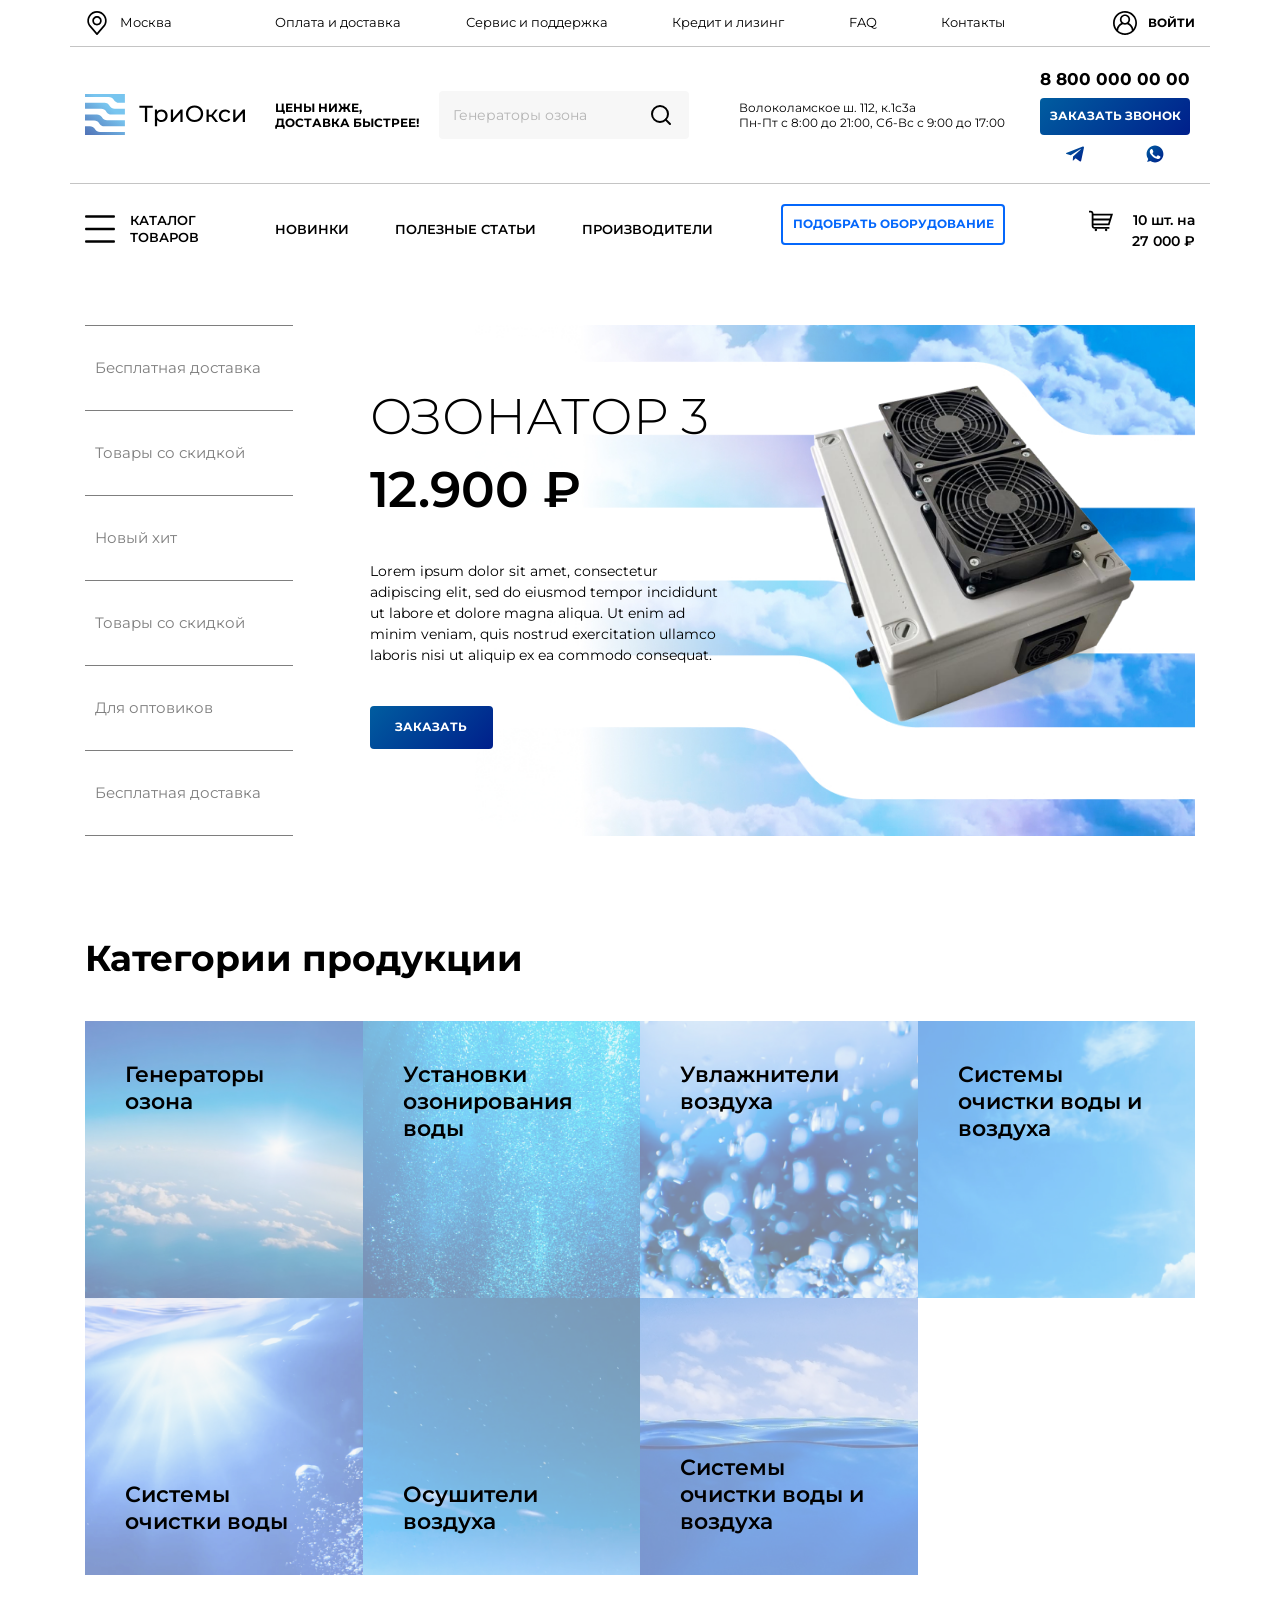
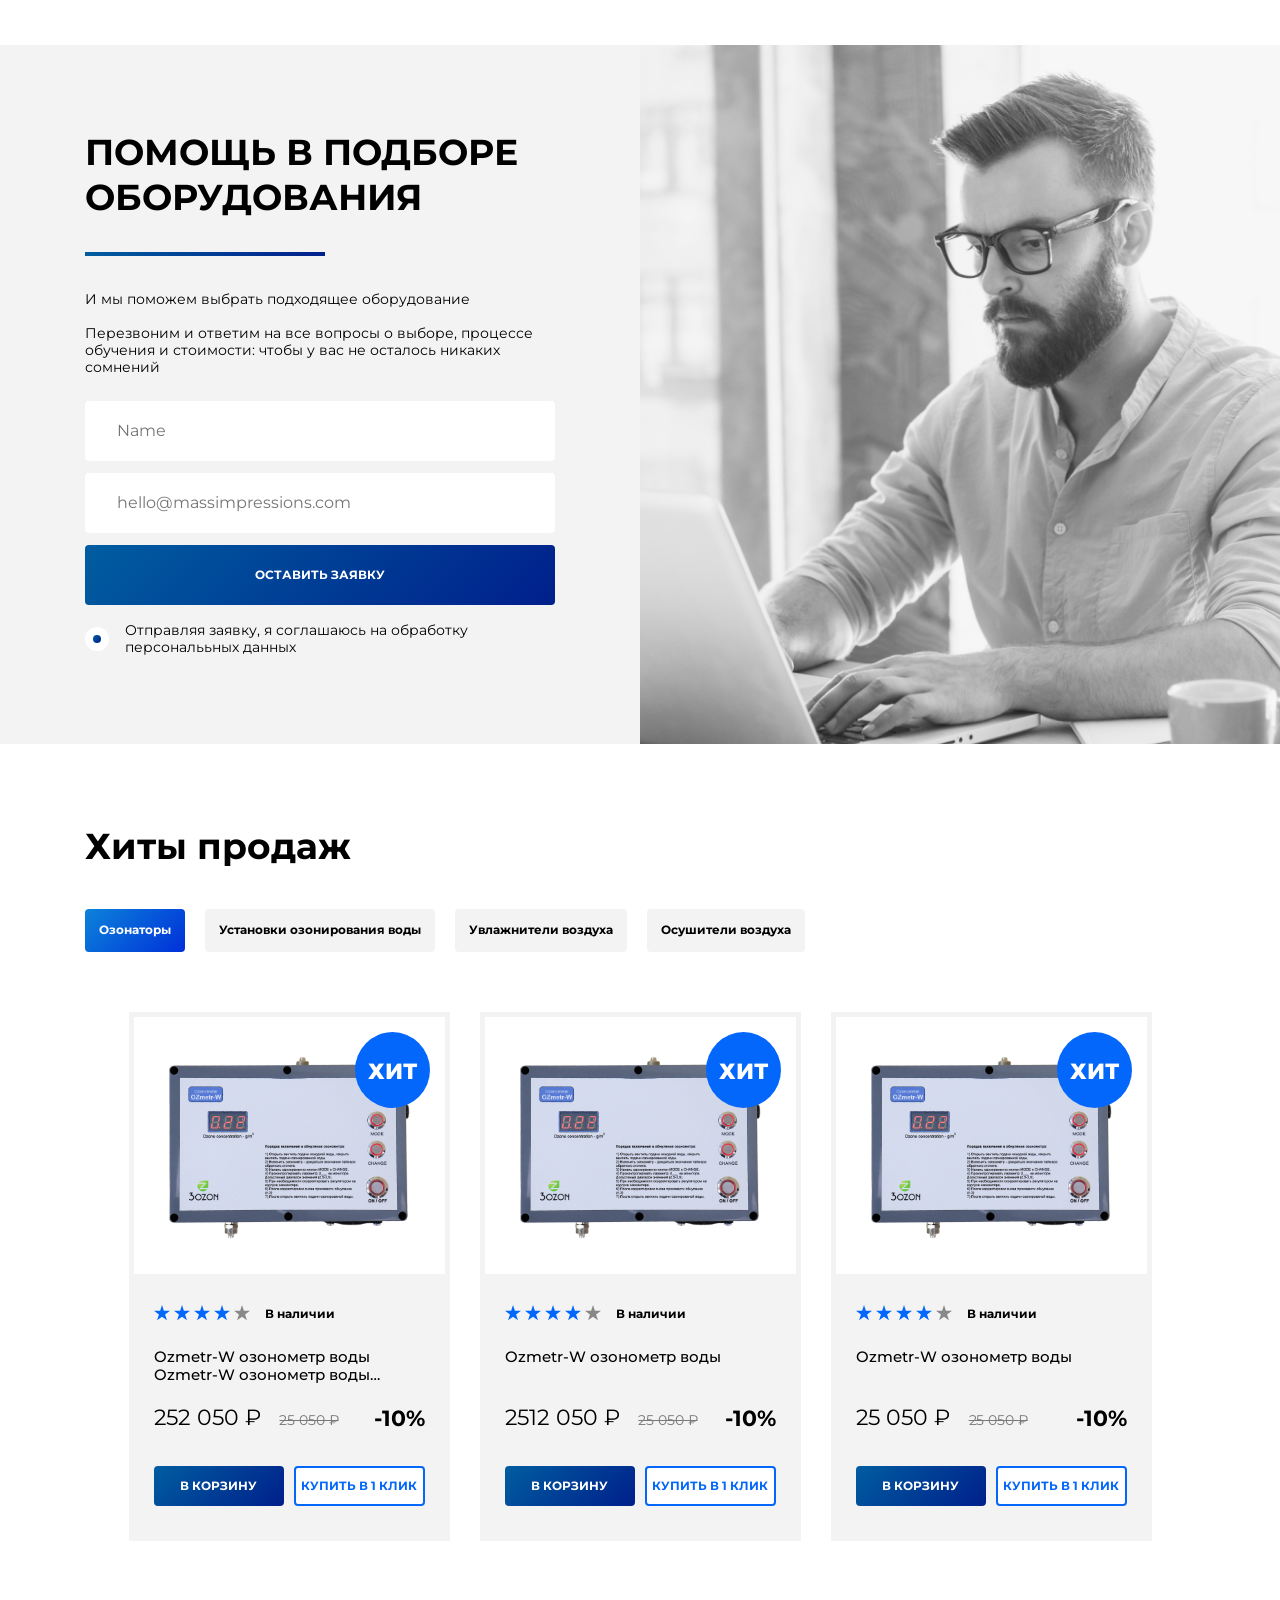
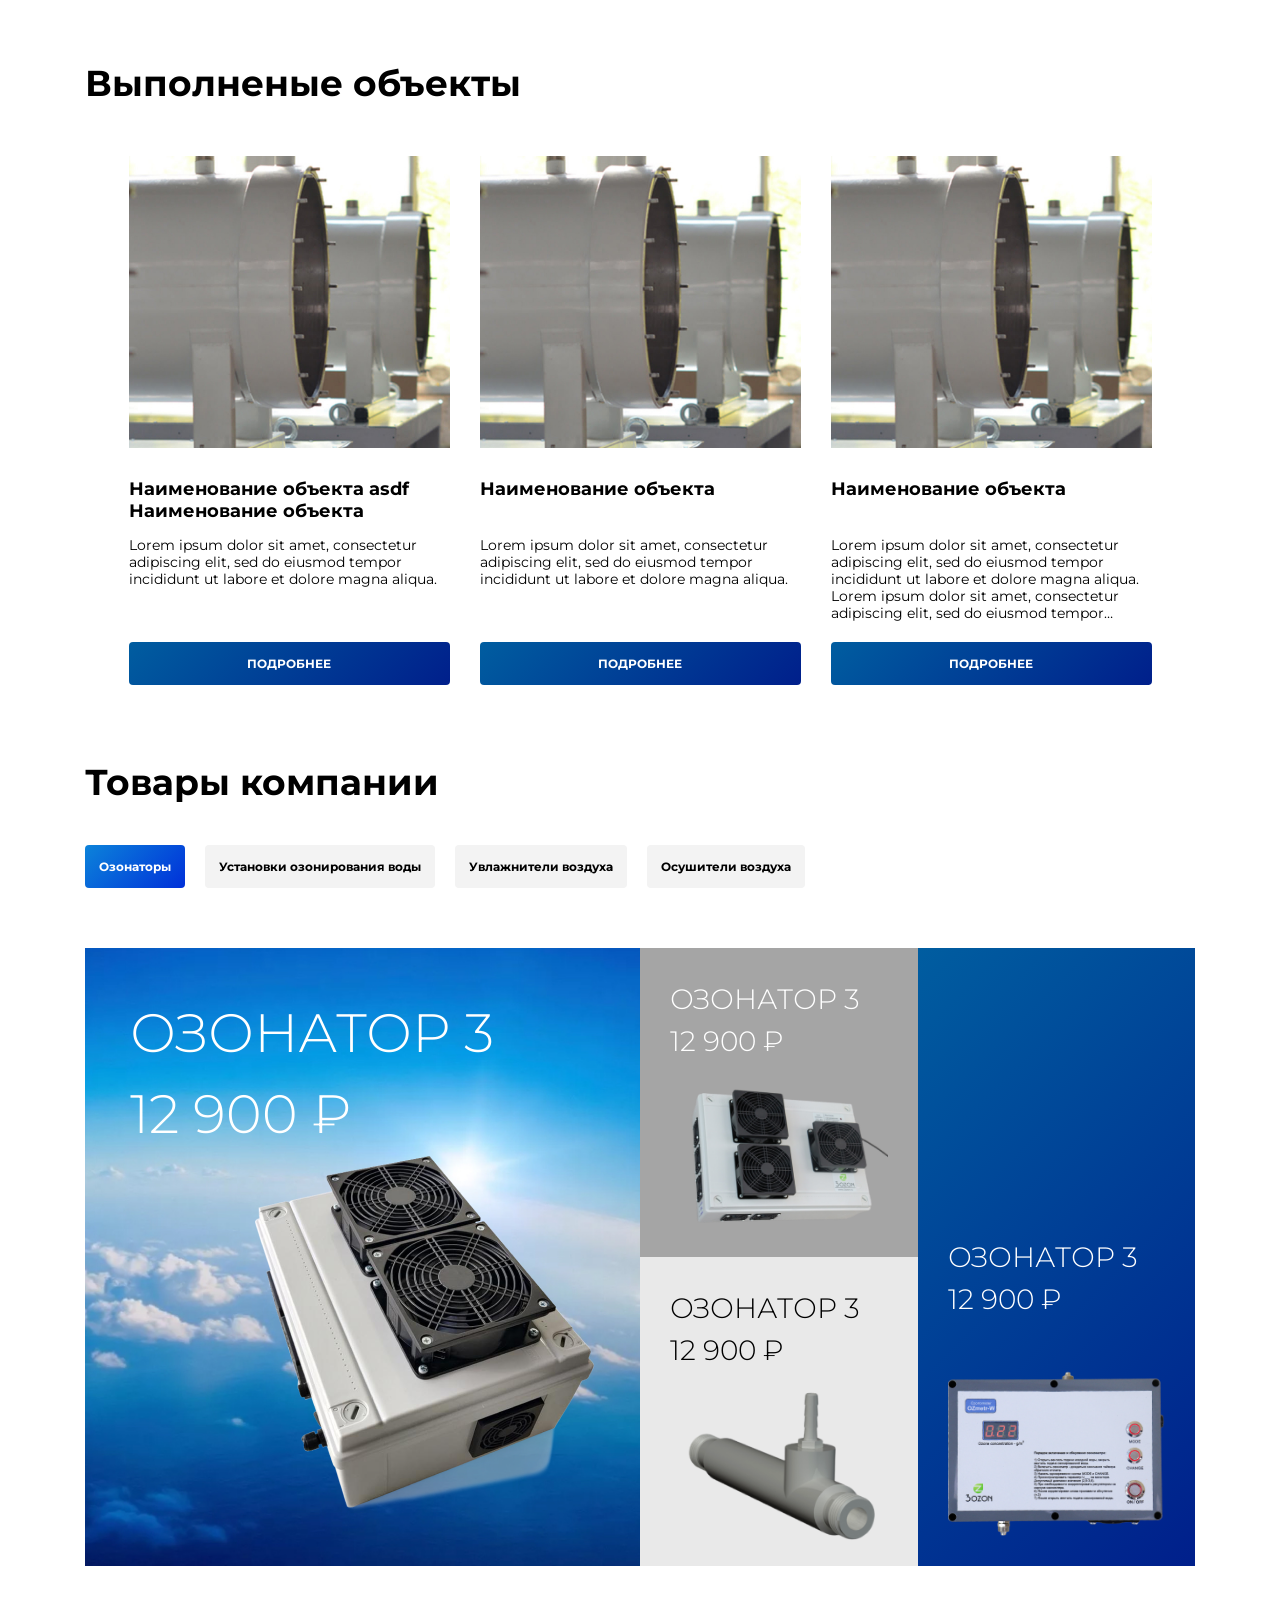
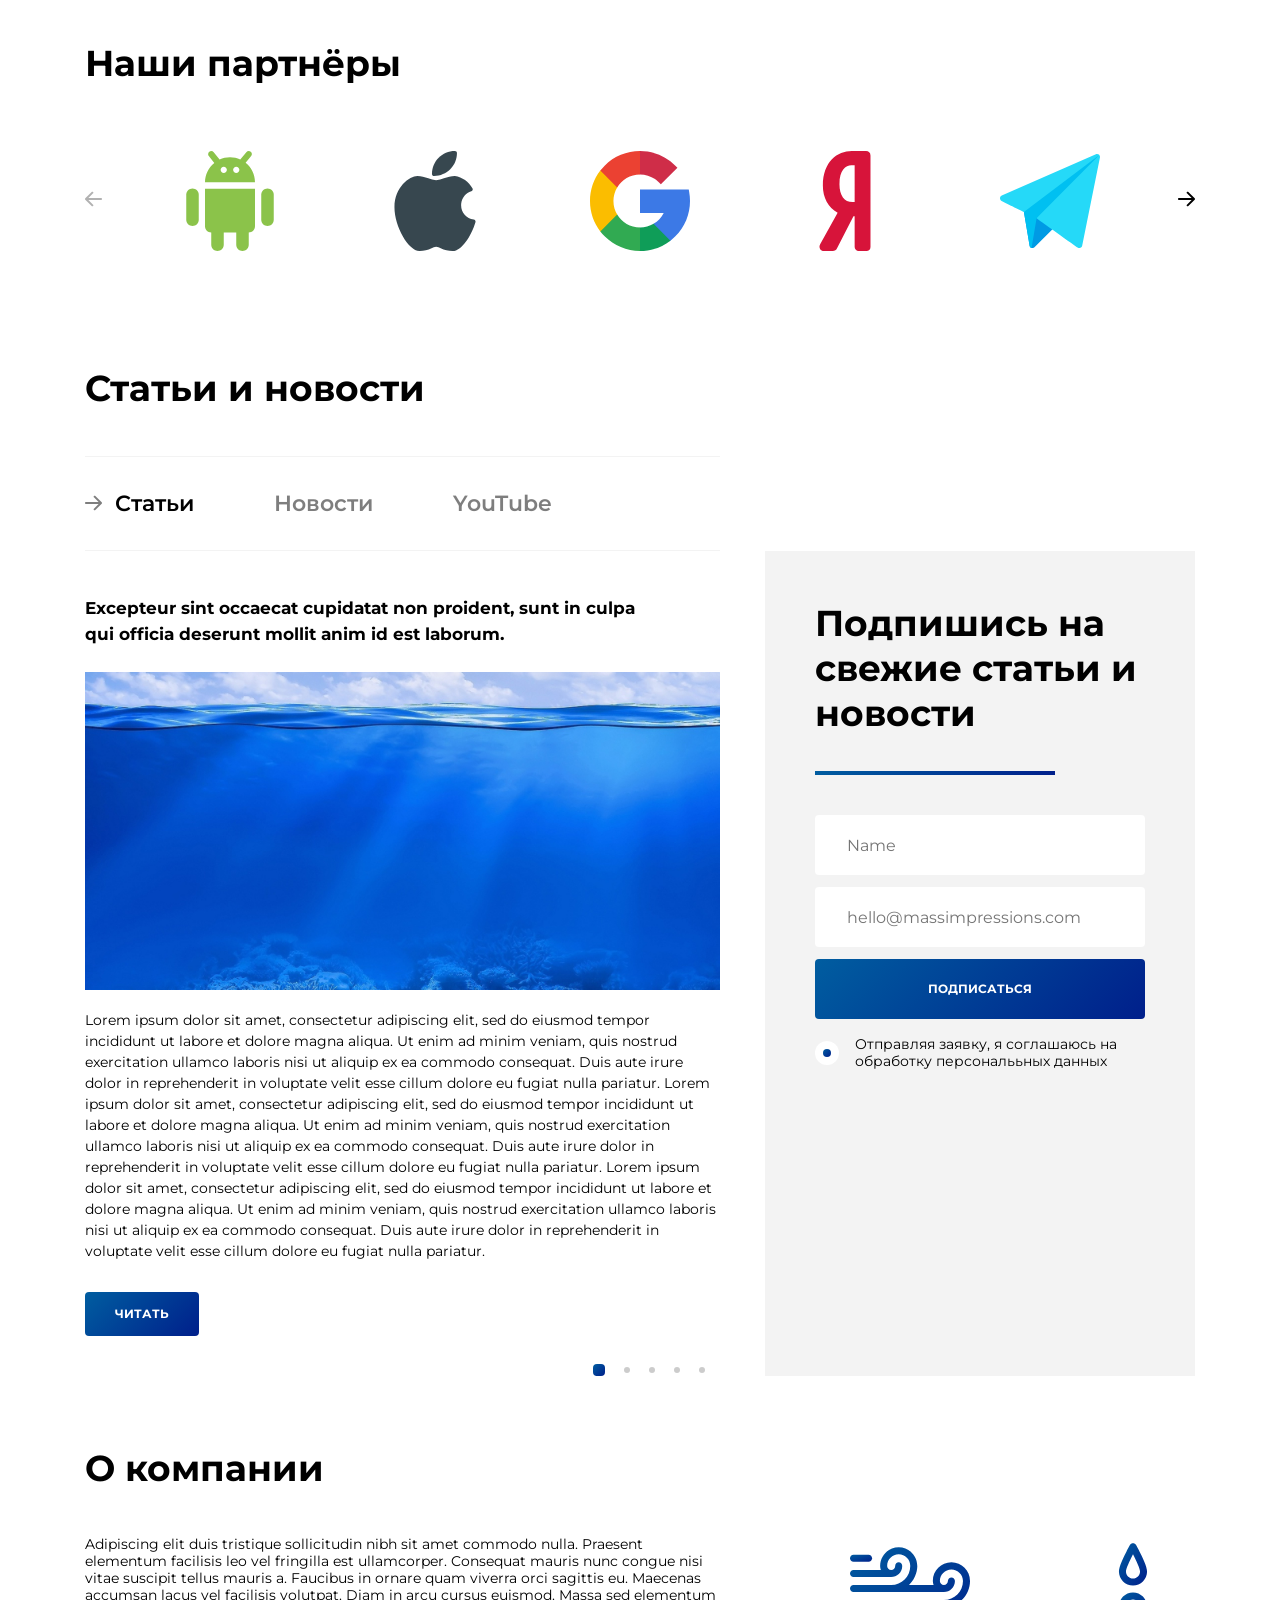
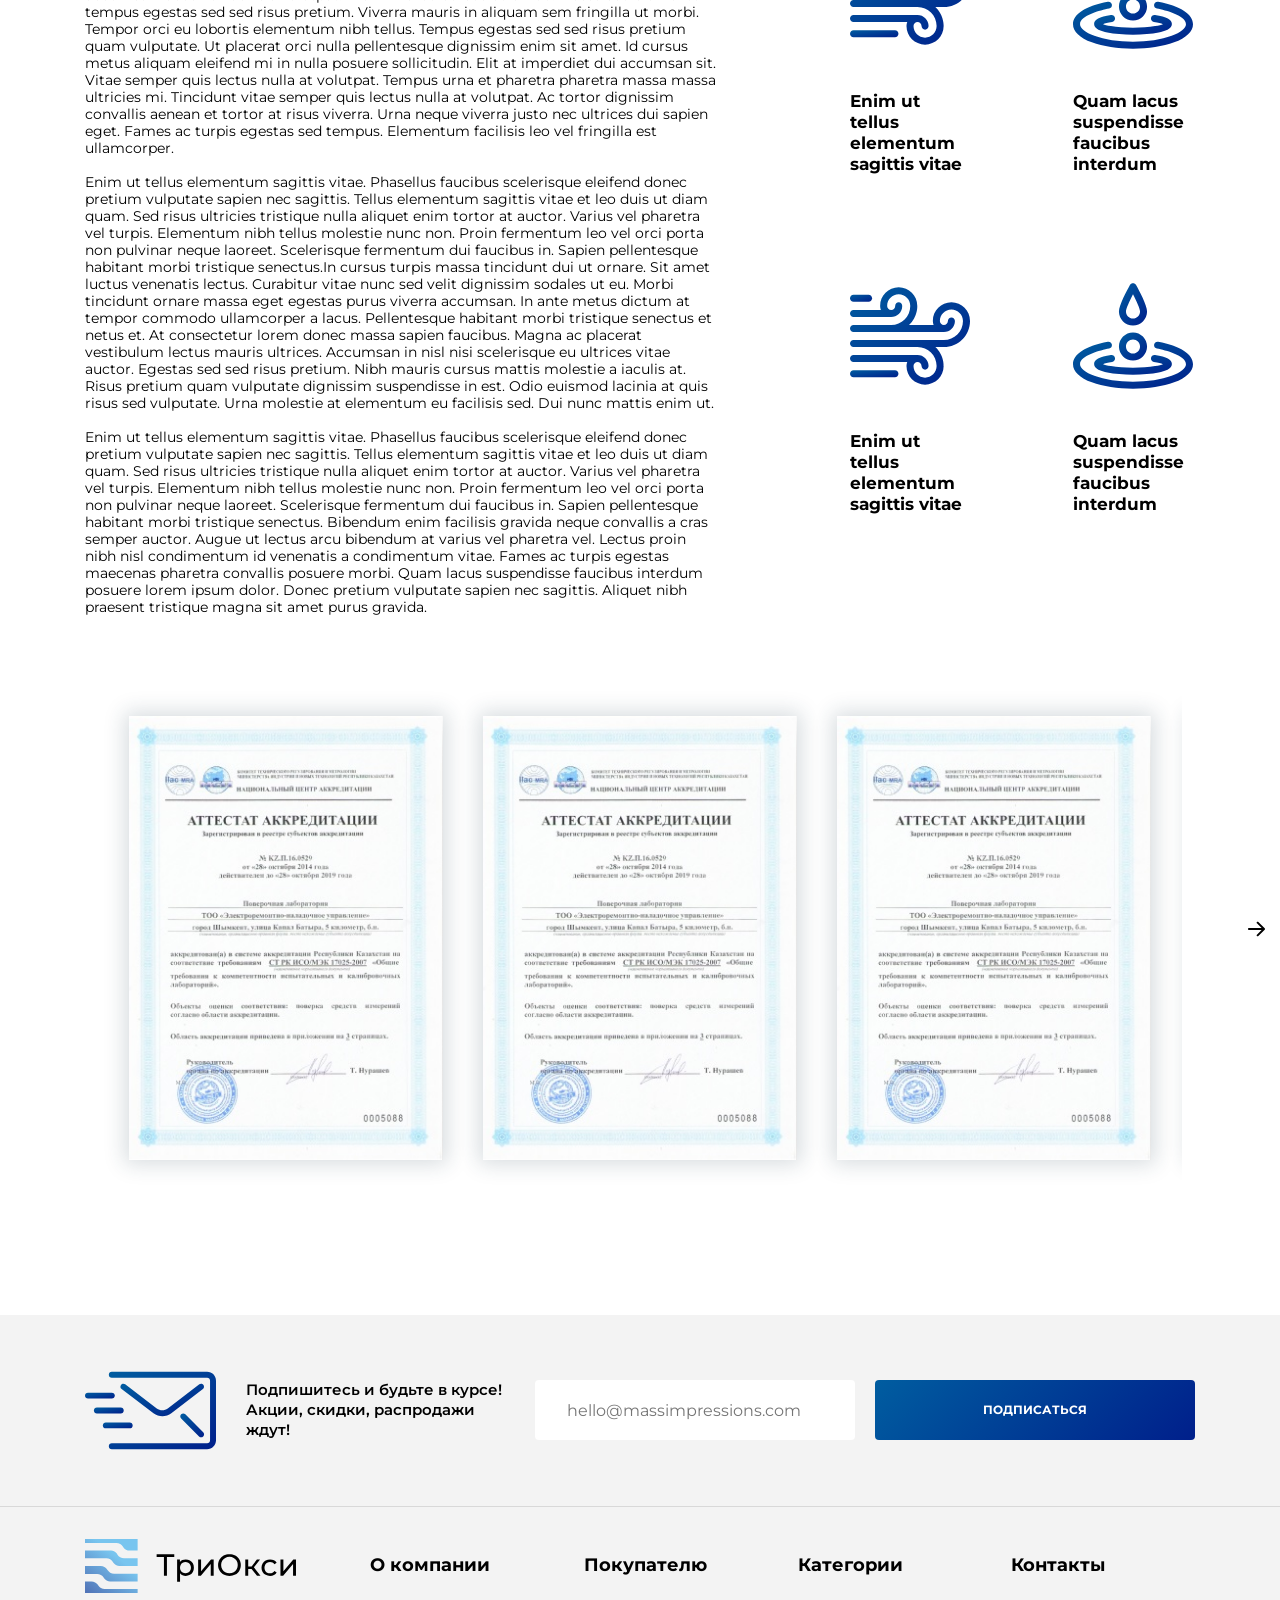
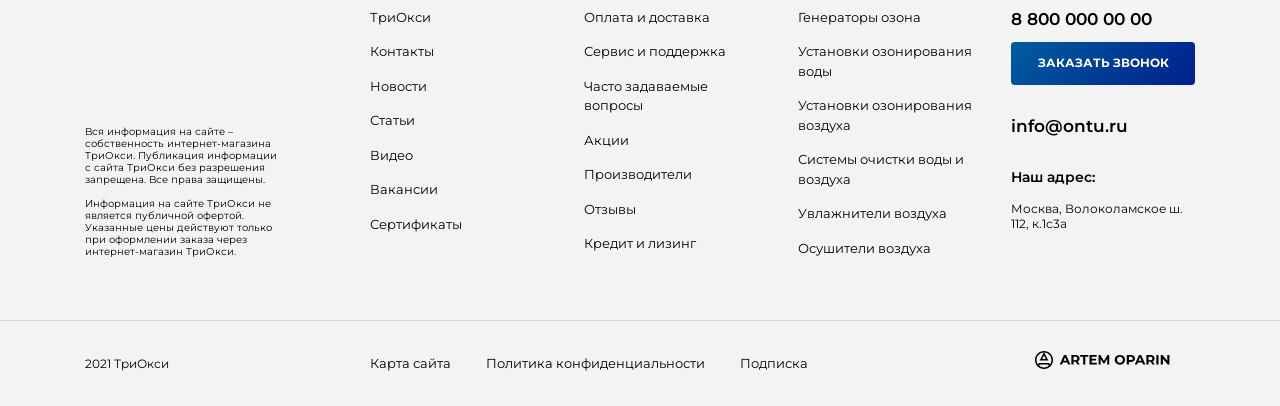
==== commit 3f3162cd: "pravki" ====
--- a/index.html
+++ b/index.html
@@ -1083,133 +1083,238 @@
             </h2>
           </div>
           <div class="col-12">
-            <div class="tags">
-              <div class="swiper-container-tags">
-                <div class="swiper-wrapper">
-
-                  <div class="swiper-slide swiper-slide__wauto">
-                    <a href="#" class="tags__item">Озонаторы</a>
-                  </div>
-
-                  <div class="swiper-slide swiper-slide__wauto">
-                    <a href="#" class="tags__item">Озонаторы</a>
-                  </div>
-
-                  <div class="swiper-slide swiper-slide__wauto">
-                    <a href="#" class="tags__item">Озонаторы</a>
-                  </div>
-
-                  <div class="swiper-slide swiper-slide__wauto">
-                    <a href="#" class="tags__item">Озонаторы</a>
-                  </div>
-
-                  <div class="swiper-slide swiper-slide__wauto">
-                    <a href="#" class="tags__item">Озонаторы</a>
-                  </div>
-
-                  <div class="swiper-slide swiper-slide__wauto">
-                    <a href="#" class="tags__item">Озонаторы</a>
-                  </div>
-
-                  <div class="swiper-slide swiper-slide__wauto">
-                    <a href="#" class="tags__item">Озонаторы</a>
-                  </div>
-
-                  <div class="swiper-slide swiper-slide__wauto">
-                    <a href="#" class="tags__item">Озонаторы</a>
-                  </div>
-
-                  <div class="swiper-slide swiper-slide__wauto">
-                    <a href="#" class="tags__item">Озонаторы</a>
-                  </div>
-
-                  <div class="swiper-slide swiper-slide__wauto">
-                    <a href="#" class="tags__item">Озонаторы</a>
-                  </div>
-
-                  <div class="swiper-slide swiper-slide__wauto">
-                    <a href="#" class="tags__item">Озонаторы</a>
-                  </div>
-
-                  <div class="swiper-slide swiper-slide__wauto">
-                    <a href="#" class="tags__item">Озонаторы</a>
-                  </div>
-
-                  <div class="swiper-slide swiper-slide__wauto">
-                    <a href="#" class="tags__item">Озонаторы</a>
-                  </div>
-
-                  <div class="swiper-slide swiper-slide__wauto">
-                    <a href="#" class="tags__item">Озонаторы</a>
-                  </div>
-
-                </div>
-
-
-              </div>
-              <div class="tags__next">
-                <img src="img/arrright.svg" alt="">
-
-              </div>
-              <div class="tags__prev">
-                <img src="img/arrright.svg" alt="">
-              </div>
+            <div class="tags d-flex flex-wrap">
+              <a href="#" class="tags__item js-product-link">Озонаторы</a>
+              <a href="#" class="tags__item js-product-link">Установки озонирования воды</a>
+              <a href="#" class="tags__item js-product-link">Увлажнители воздуха</a>
+              <a href="#" class="tags__item js-product-link">Осушители воздуха</a>
             </div>
           </div>
           <div class="col-12">
-            <div class="board product-block__board">
-              <div class="product-block__left" style="background-image: url('img/bgleft.jpg')">
-                <div class="product-block__name-big">
-                  ОЗОНАТОР 3
-                </div>
-                <div class="product-block__price-big">
-                  12 900 ₽
-                </div>
-                <div class="product-block__img d-flex justify-content-end">
-                  <img src="img/ozon1.png" alt="">
-                </div>
-              </div>
-              <div class="board product-block__right">
-                <div class="product-block__left-min">
-                  <div class="product-block__top" style="background-color: #A5A5A5;">
-                    <div>
+            <div class="js-product-tab">
+              <div class="board product-block__board">
+                <div class="product-block__left" style="background-image: url('img/bgleft.jpg')">
+                  <div class="product-block__name-big">
+                    ОЗОНАТОР 3
+                  </div>
+                  <div class="product-block__price-big">
+                    12 900 ₽
+                  </div>
+                  <div class="product-block__img d-flex justify-content-end">
+                    <img src="img/ozon1.png" alt="">
+                  </div>
+                </div>
+                <div class="board product-block__right">
+                  <div class="product-block__left-min">
+                    <div class="product-block__top" style="background-color: #A5A5A5;">
+                      <div>
+                        <div class="product-block__name">
+                          ОЗОНАТОР 3
+                        </div>
+                        <div class="product-block__price">
+                          12 900 ₽
+                        </div>
+                      </div>
+
+                      <div class="product-block__img justify-content-end">
+                        <img src="img/ozon2.png" alt="">
+                      </div>
+                    </div>
+                    <div class="product-block__bottom" style="background-color: #E9E9E9;">
                       <div class="product-block__name">
-                        ОЗОНАТОР 3
+                        <span>ОЗОНАТОР 3</span>
                       </div>
                       <div class="product-block__price">
-                        12 900 ₽
-                      </div>
-                    </div>
-
-                    <div class="product-block__img justify-content-end">
-                      <img src="img/ozon2.png" alt="">
-                    </div>
-                  </div>
-                  <div class="product-block__bottom" style="background-color: #E9E9E9;">
+                        <span>12 900 ₽</span>
+                      </div>
+                      <div class="product-block__img justify-content-end">
+                        <img src="img/ozon3.png" alt="">
+                      </div>
+                    </div>
+                  </div>
+                  <div class="product-block__right-min d-flex justify-content-end flex-column" style="background: linear-gradient(135deg, #005DA0 0%, #001F8B 100%);">
                     <div class="product-block__name">
-                      <span>ОЗОНАТОР 3</span>
-                    </div>
-                    <div class="product-block__price">
-                      <span>12 900 ₽</span>
-                    </div>
-                    <div class="product-block__img justify-content-end">
-                      <img src="img/ozon3.png" alt="">
-                    </div>
-                  </div>
-                </div>
-                <div class="product-block__right-min d-flex justify-content-end flex-column" style="background: linear-gradient(135deg, #005DA0 0%, #001F8B 100%);">
-                  <div class="product-block__name">
-                    ОЗОНАТОР 3
-                  </div>
-                  <div class="product-block__price pb-5">
-                    12 900 ₽
-                  </div>
-                  <div class="product-block__img">
-                    <img src="img/ozon4.png" alt="">
-                  </div>
-                </div>
-              </div>
-            </div>
+                      ОЗОНАТОР 3
+                    </div>
+                    <div class="product-block__price pb-5">
+                      12 900 ₽
+                    </div>
+                    <div class="product-block__img">
+                      <img src="img/ozon4.png" alt="">
+                    </div>
+                  </div>
+                </div>
+              </div>
+            </div>
+
+            <div class="js-product-tab">
+              <div class="board product-block__board">
+                <div class="product-block__left" style="background-image: url('img/bgleft.jpg')">
+                  <div class="product-block__name-big">
+                    ОЗОНАТОР 2
+                  </div>
+                  <div class="product-block__price-big">
+                    11 900 ₽
+                  </div>
+                  <div class="product-block__img d-flex justify-content-end">
+                    <img src="img/ozon1.png" alt="">
+                  </div>
+                </div>
+                <div class="board product-block__right">
+                  <div class="product-block__left-min">
+                    <div class="product-block__top" style="background-color: #A5A5A5;">
+                      <div>
+                        <div class="product-block__name">
+                          ОЗОНАТОР 3
+                        </div>
+                        <div class="product-block__price">
+                          12 900 ₽
+                        </div>
+                      </div>
+
+                      <div class="product-block__img justify-content-end">
+                        <img src="img/ozon2.png" alt="">
+                      </div>
+                    </div>
+                    <div class="product-block__bottom" style="background-color: #E9E9E9;">
+                      <div class="product-block__name">
+                        <span>ОЗОНАТОР 3</span>
+                      </div>
+                      <div class="product-block__price">
+                        <span>12 900 ₽</span>
+                      </div>
+                      <div class="product-block__img justify-content-end">
+                        <img src="img/ozon3.png" alt="">
+                      </div>
+                    </div>
+                  </div>
+                  <div class="product-block__right-min d-flex justify-content-end flex-column" style="background: linear-gradient(135deg, #005DA0 0%, #001F8B 100%);">
+                    <div class="product-block__name">
+                      ОЗОНАТОР 3
+                    </div>
+                    <div class="product-block__price pb-5">
+                      12 900 ₽
+                    </div>
+                    <div class="product-block__img">
+                      <img src="img/ozon4.png" alt="">
+                    </div>
+                  </div>
+                </div>
+              </div>
+            </div>
+
+            <div class="js-product-tab">
+              <div class="board product-block__board">
+                <div class="product-block__left" style="background-image: url('img/bgleft.jpg')">
+                  <div class="product-block__name-big">
+                    ОЗОНАТОР 1
+                  </div>
+                  <div class="product-block__price-big">
+                    12 920 ₽
+                  </div>
+                  <div class="product-block__img d-flex justify-content-end">
+                    <img src="img/ozon1.png" alt="">
+                  </div>
+                </div>
+                <div class="board product-block__right">
+                  <div class="product-block__left-min">
+                    <div class="product-block__top" style="background-color: #A5A5A5;">
+                      <div>
+                        <div class="product-block__name">
+                          ОЗОНАТОР 3
+                        </div>
+                        <div class="product-block__price">
+                          12 900 ₽
+                        </div>
+                      </div>
+
+                      <div class="product-block__img justify-content-end">
+                        <img src="img/ozon2.png" alt="">
+                      </div>
+                    </div>
+                    <div class="product-block__bottom" style="background-color: #E9E9E9;">
+                      <div class="product-block__name">
+                        <span>ОЗОНАТОР 3</span>
+                      </div>
+                      <div class="product-block__price">
+                        <span>12 900 ₽</span>
+                      </div>
+                      <div class="product-block__img justify-content-end">
+                        <img src="img/ozon3.png" alt="">
+                      </div>
+                    </div>
+                  </div>
+                  <div class="product-block__right-min d-flex justify-content-end flex-column" style="background: linear-gradient(135deg, #005DA0 0%, #001F8B 100%);">
+                    <div class="product-block__name">
+                      ОЗОНАТОР 3
+                    </div>
+                    <div class="product-block__price pb-5">
+                      12 900 ₽
+                    </div>
+                    <div class="product-block__img">
+                      <img src="img/ozon4.png" alt="">
+                    </div>
+                  </div>
+                </div>
+              </div>
+            </div>
+
+            <div class="js-product-tab">
+              <div class="board product-block__board">
+                <div class="product-block__left" style="background-image: url('img/bgleft.jpg')">
+                  <div class="product-block__name-big">
+                    ОЗОНАТОР
+                  </div>
+                  <div class="product-block__price-big">
+                    12 900 0 ₽
+                  </div>
+                  <div class="product-block__img d-flex justify-content-end">
+                    <img src="img/ozon1.png" alt="">
+                  </div>
+                </div>
+                <div class="board product-block__right">
+                  <div class="product-block__left-min">
+                    <div class="product-block__top" style="background-color: #A5A5A5;">
+                      <div>
+                        <div class="product-block__name">
+                          ОЗОНАТОР 3
+                        </div>
+                        <div class="product-block__price">
+                          12 900 ₽
+                        </div>
+                      </div>
+
+                      <div class="product-block__img justify-content-end">
+                        <img src="img/ozon2.png" alt="">
+                      </div>
+                    </div>
+                    <div class="product-block__bottom" style="background-color: #E9E9E9;">
+                      <div class="product-block__name">
+                        <span>ОЗОНАТОР 3</span>
+                      </div>
+                      <div class="product-block__price">
+                        <span>12 900 ₽</span>
+                      </div>
+                      <div class="product-block__img justify-content-end">
+                        <img src="img/ozon3.png" alt="">
+                      </div>
+                    </div>
+                  </div>
+                  <div class="product-block__right-min d-flex justify-content-end flex-column" style="background: linear-gradient(135deg, #005DA0 0%, #001F8B 100%);">
+                    <div class="product-block__name">
+                      ОЗОНАТОР 3
+                    </div>
+                    <div class="product-block__price pb-5">
+                      12 900 ₽
+                    </div>
+                    <div class="product-block__img">
+                      <img src="img/ozon4.png" alt="">
+                    </div>
+                  </div>
+                </div>
+              </div>
+            </div>
+
           </div>
         </div>
       </div>
--- a/main.css
+++ b/main.css
@@ -1 +1 @@
-@import url(https://fonts.googleapis.com/css2?family=Montserrat:wght@300;400;500;600;700;800&display=swap);*,:after,:before{box-sizing:border-box}ol[class],ul[class]{padding:0}blockquote,body,dd,dl,figcaption,figure,h1,h2,h3,h4,h5,h6,li,ol[class],p,ul[class]{margin:0}body,html{min-height:100vh;scroll-behavior:smooth;text-rendering:optimizeSpeed;line-height:1.5;font-family:Montserrat,sans-serif;overflow-x:hidden}body.lock,html.lock{overflow:hidden}ol[class],ul[class]{list-style:none}a,a:hover{color:#000;text-decoration:none}a:not([class]){text-decoration-skip-ink:auto}img{max-width:100%;display:block}button,input,select,textarea{font:inherit}button,button:active,button:focus,button:hover,input,input:active,input:focus,input:hover,textarea,textarea:active,textarea:focus,textarea:hover{cursor:pointer;border:none;outline:none}button,button:active,button:focus,button:hover{-webkit-appearance:none;-moz-appearance:none;appearance:none}textarea{resize:none}@media(prefers-reduced-motion:reduce){*{animation-duration:.01ms!important;animation-iteration-count:1!important;transition-duration:.01ms!important;scroll-behavior:auto!important}}.animationShow{animation:showTabs .6s}.animationHide{animation:hideTabs .6s}@keyframes showTabs{0%{opacity:0}to{opacity:1}}@keyframes hideTabs{0%{opacity:1}to{opacity:0}}.articles-block{display:flex;margin:0 auto;padding:40px 0}.articles-block__title{padding-bottom:50px}.articles-block-content{width:100%;padding-top:50px;display:none}.articles-block-content.active{display:block}.articles-block__name{font-size:18px;font-weight:700;padding-bottom:25px;max-width:560px}.articles-block__img{padding-bottom:20px}.articles-block__descr{font-size:14px;padding-bottom:30px}.articles-block__btn{padding:13px 30px;margin-bottom:50px}@media screen and (max-width:1399px){.articles-block{padding:35px 0}.articles-block__title{padding-bottom:45px}.articles-block-content{padding-top:45px}.articles-block__name{font-size:17px}.articles-block__btn{margin-bottom:40px}}@media screen and (max-width:1199px){.articles-block{padding:35px 0}.articles-block__title{padding-bottom:35px}.articles-block-content{padding-top:35px}.articles-block__descr{font-size:13px;padding-bottom:25px}.articles-block__name{font-size:16px}.articles-block__btn{margin-bottom:30px}}@media screen and (max-width:767px){.articles-block{padding:25px 0}.articles-block__title{padding-bottom:25px}.articles-block-content{padding-top:25px}.articles-block__descr{font-size:12px;padding-bottom:25px}.articles-block__name{font-size:15px}.articles-block__btn{margin-bottom:25px}}.about-block{padding:40px 0}.about-block__title{padding-bottom:50px}.about-block__text{font-size:14px;line-height:17px}.about-block__name{font-size:18px;font-weight:700;line-height:22px;padding-top:40px}.about-block__item{width:50%;padding-left:120px}.about-block__adv{display:flex;flex-wrap:wrap}@media screen and (max-width:1399px){.about-block{padding:35px 0}.about-block__title{padding-bottom:45px}.about-block__name{font-size:17px;font-weight:700;line-height:21px;padding-top:35px}.about-block__item{width:50%;padding-left:100px;padding-bottom:30px}}@media screen and (max-width:1199px){.about-block{padding:35px 0}.about-block__title{padding-bottom:35px}.about-block__name{font-size:16px;font-weight:700;line-height:21px;padding-top:30px}.about-block__item{width:50%;padding-left:50px}}@media screen and (max-width:991px){.about-block{padding:30px 0}.about-block__title{padding-bottom:30px}.about-block__name{font-size:15px;font-weight:600;line-height:18px;padding-top:25px}.about-block__text{font-size:13px}.about-block__item{width:100%;padding-left:35px}}@media screen and (max-width:767px){.about-block{padding:30px 0}.about-block__title{padding-bottom:25px}.about-block__name{font-size:13px;font-weight:500;line-height:17px;padding-top:20px}.about-block__text{font-size:12px}.about-block__item{width:25%;padding:20px 15px}}@media screen and (max-width:575px){.about-block{padding:25px 0}.about-block__title{padding-bottom:20px}.about-block__text{font-size:12px}.about-block__item{width:50%;padding:20px 15px}}.awards-block{padding:40px 0;position:relative}.awards-block__img{margin:25px 0;width:100%;height:100%;display:flex;justify-content:center;align-items:center;padding-bottom:40px}.awards-block__img>img{width:100%;-webkit-box-shadow:0 0 20px 4px rgba(34,60,80,.18);-moz-box-shadow:0 0 20px 4px rgba(34,60,80,.18);box-shadow:0 0 20px 4px rgba(34,60,80,.18)}.awards-block__next{right:15px}.awards-block__next,.awards-block__prev{cursor:pointer;position:absolute;top:44%;z-index:10}.awards-block__prev{left:15px;transform:rotate(180deg)}.awards-block__next.swiper-button-disabled,.awards-block__prev.swiper-button-disabled{display:none!important}.aside-menu{padding-bottom:30px}.aside-menu__link{display:block;width:70%;font-size:16px;line-height:40px;padding:11px 0;border-top:1px solid #a7a7a7;color:#a7a7a7}.aside-menu__link:hover{color:#0467fb}.aside-menu__link.active{color:#000}.aside-menu__link:last-child,.aside-menu__link:last-of-type{border-bottom:1px solid #a7a7a7}@media screen and (max-width:1199px){.aside-menu__link{width:90%;font-size:15px}}@media screen and (max-width:991px){.aside-menu__link{width:100%;font-size:13px}}.aboutus{padding:60px 0}.aboutus__title{padding-bottom:30px;margin-top:-20px}.aboutus__content{font-size:14px;line-height:17px}.aboutus__content>div,.aboutus__content>p{font-size:14px;line-height:17px;padding-bottom:20px}.aboutus__content>ul>li{padding-bottom:10px}.aboutus__content>img{margin:20px 0 50px}.aboutus__content>h2,.aboutus__content>h3,.aboutus__content>h4,.aboutus__content>h5,.aboutus__content>h6{padding-bottom:25px}@media screen and (max-width:991px){.aboutus{padding:40px 0}.aboutus__title{padding-bottom:30px;margin-top:-13px}.aboutus__content{font-size:13px;line-height:16px}.aboutus__content>div,.aboutus__content>p{font-size:13px;line-height:16px;padding-bottom:15px}.aboutus__content>ul{padding-bottom:20px}.aboutus__content>ul>li{padding-bottom:8px}.aboutus__content>img{margin:15px 0 40px}.aboutus__content>h2,.aboutus__content>h3,.aboutus__content>h4,.aboutus__content>h5,.aboutus__content>h6{padding-bottom:20px}}@media screen and (max-width:767px){.aboutus{padding:35px 0}.aboutus__title{padding-bottom:30px;margin-top:0}.aboutus__content{font-size:13px;line-height:16px}.aboutus__content>div,.aboutus__content>p{font-size:13px;line-height:16px;padding-bottom:15px}.aboutus__content>ul>li{padding-bottom:8px}.aboutus__content>img{margin:15px 0 40px}.aboutus__content>h2,.aboutus__content>h3,.aboutus__content>h4,.aboutus__content>h5,.aboutus__content>h6{padding-bottom:20px}}@media screen and (max-width:575px){.aboutus{padding:30px 0}.aboutus__title{padding-bottom:25px;margin-top:0}.aboutus__content,.aboutus__content>div,.aboutus__content>p{font-size:12px;line-height:15px}.aboutus__content>img{margin:15px 0 30px}}.articles__item{padding:0 15px 50px;display:block}.articles__item:hover h3{color:#0467fb}.articles__item>h3{font-size:18px;font-weight:700;padding:20px 0}.articles__img{overflow:hidden;display:flex;align-items:center;justify-content:center}.articles__img,.articles__img>img{max-height:340px;object-fit:cover}.article{padding:30px 0 140px}.article__title{padding-bottom:30px}.article__content{max-width:680px}.article__content>img{border-radius:4px;margin-bottom:30px}.article__content>p{font-size:14px;padding-bottom:20px}.article__content>h2,.article__content>h3,.article__content>h4,.article__content>h5,.article__content>h6{padding-bottom:25px}.article__link{display:block;padding-top:20px;font-size:14px;font-weight:600;position:relative;padding-left:32px;text-transform:uppercase}.article__link:hover{color:#0467fb}.article__link:hover:before{opacity:1}.article__link:before{content:url(img/arrright.svg);display:block;transform:rotate(180deg);opacity:.5;position:absolute;top:16px;left:0}@media screen and (max-width:767px){.article{padding:25px 0 50px}.article__title{padding-bottom:20px}.article__content{max-width:680px}.article__content>img{margin-bottom:20px}.article__content>p{font-size:12px;padding-bottom:15px}.article__content>h2,.article__content>h3,.article__content>h4,.article__content>h5,.article__content>h6{padding-bottom:20px}.article__link{padding-top:15px;font-size:12px}.article__link:before{top:10px;left:0}}@media screen and (min-width:1400px){.container,.container-lg,.container-md,.container-sm,.container-xl{max-width:1400px}}.btn{display:inline-block;background:linear-gradient(135deg,#005da0,#001f8b);color:#fff;text-transform:uppercase;border-radius:4px;text-align:center;font-size:12px;font-weight:700}.btn:hover{background:linear-gradient(135deg,#0c83da,#0030d9);color:#fff}.btn-blue{color:#0467fb;background:#fff;border:2px solid #0467fb}.btn-blue:hover{background:linear-gradient(135deg,#0c83da,#0030d9);color:#fff;border:2px solid transparent}.btn-gray{background:transparent;border:1px dashed #000;color:#000}.btn-gray:hover{background:transparent;color:#0467fb;border:1px dashed #0467fb}@media screen and (max-width:991px){.btn{font-weight:600}}@media screen and (max-width:767px){.btn{font-size:11px}}.banner{padding:60px 0}.banner__content{display:none}.banner__adv,.banner__content.active{display:block}.banner__adv{width:130%;padding:27px 0 27px 10px;font-size:16px;opacity:.5;line-height:40px;border-top:1px solid #000;position:relative;transition:all .3s}.banner__adv:last-of-type{border-bottom:1px solid #000}.banner__adv:hover{opacity:1}.banner__bg{background-position:right 15px top 0;background-size:contain;background-repeat:no-repeat}.banner__text{padding-left:calc(10% + 50px);padding-top:60px}.banner__img{padding:60px}.banner__title{font-weight:300;padding-bottom:10px}.banner__price,.banner__title{font-size:60px;line-height:73px;letter-spacing:-.103636px}.banner__price{font-weight:700;padding-bottom:40px}.banner__descr{font-size:14px;padding-bottom:40px}.banner__btn{padding:12.5px 25.5px}@media screen and (max-width:1399px){.banner{padding:50px 0}.banner__adv{font-size:15px;line-height:30px}.banner__adv:before{top:calc(50% - 13px)}.banner__title{font-weight:300}.banner__price,.banner__title{font-size:50px;line-height:63px}.banner__price{font-weight:600}}@media screen and (max-width:1199px){.banner{padding:40px 0}.banner__adv{padding:25px 0 25px 10px;font-size:13px;line-height:20px}.banner__adv:before{top:calc(50% - 13px)}.banner__text{padding-left:calc(10% + 50px)}.banner__title{font-weight:300}.banner__price,.banner__title{font-size:40px;line-height:53px}.banner__price{font-weight:600;padding-bottom:30px}.banner__descr{font-size:13px;padding-bottom:30px}}@media screen and (max-width:991px){.banner{padding:30px 0}.banner__adv{display:flex;align-items:center;justify-content:center;text-align:center;width:100%;padding:20px 0;line-height:15px;font-size:12px;opacity:.5;border-top:1px solid #000;border-bottom:1px solid #000;margin-bottom:30px}.banner__text{padding-left:0;padding-top:40px}.banner__img{padding:40px}.banner__title{font-weight:300}.banner__price,.banner__title{font-size:30px;line-height:43px}.banner__price{font-weight:600;padding-bottom:25px}.banner__descr{font-size:12px;padding-bottom:25px}}@media screen and (max-width:767px){.banner{padding:25px 0}.banner__adv{width:100%;padding:20px 0;line-height:14px;font-size:11px;opacity:.5;border-top:1px solid #000;border-bottom:1px solid #000;margin-bottom:30px}.banner__text{padding-left:0;padding-top:25px}.banner__img{padding:25px}.banner__title{font-weight:300}.banner__price,.banner__title{font-size:25px;line-height:33px;padding-bottom:20px}.banner__price{font-weight:600}.banner__descr{font-size:11px;padding-bottom:20px}.banner__btn{padding:10px 24px}}@media screen and (max-width:575px){.banner__adv{width:33.3333333333%;padding:20px 10px;line-height:14px;font-size:11px;opacity:.5;border-top:1px solid #000;border-bottom:1px solid #000;margin-bottom:0}.banner__adv:first-child,.banner__adv:nth-child(2),.banner__adv:nth-child(3){border-bottom:none}.banner__bg{background-position:100% 100%;background-size:cover;background-repeat:no-repeat;position:relative}.banner__text{background-color:rgba(0,0,0,.6);border-bottom-left-radius:8px;border-bottom-right-radius:8px;margin-left:-15px;margin-right:-15px;padding:15px}.banner__img{padding:25px}.banner__descr,.banner__price,.banner__title{color:#fff}.banner__btn{display:flex;padding:10px;justify-content:center;align-items:center;text-align:center}}.board{display:flex;flex-wrap:wrap}.board__title{padding-top:30px}.basket{margin-top:30px;margin-bottom:115px}.basket__title{text-align:center;margin-bottom:20px}.basket-items{margin-bottom:50px}.basket-items__title{padding-bottom:8px;border-bottom:1px solid #c4c4c4}.basket-item{padding:15px 0;border-bottom:1px solid #c4c4c4}.basket-item__title{font-size:14px;font-weight:400;color:rgba(0,0,0,.3137254901960784);margin-bottom:30px}.basket-item__img,.basket-item__img-wrap{position:relative}.basket-item__img-wrap,.basket-item__marker{display:flex;justify-content:center;align-items:center}.basket-item__marker{position:absolute;top:-5px;left:-10px;font-size:10px;font-weight:700;background:#fff;border:1px solid #000;letter-spacing:.01em;padding:1px 5px;min-width:40px;border-radius:4px}.basket-item__name{font-size:14px;line-height:1.2em}.basket-item__availability{font-size:16px;font-weight:500;line-height:40px}.basket-item__price{font-size:24px;line-height:1.2em;font-weight:400;display:flex;align-items:center}.basket-item__count-next,.basket-item__count-prev{width:30px;height:30px;background:transparent;user-select:none}.basket-item__count-next{transform:scale(-1)}.basket-item__count input{width:50px;height:40px;display:flex;align-items:center;justify-content:center;text-align:center;line-height:40px;border:.5px solid rgba(0,0,0,.3137254901960784);background:#fff;margin:0 11px;font-size:16px;color:#000;font-weight:600}.basket-item__count input::placeholder{color:rgba(0,0,0,.3137254901960784)}.basket-item__cost{display:flex;flex-direction:column;justify-content:center}.basket-item__new{font-size:24px;line-height:1.2em;font-weight:400}.basket-item__old{text-decoration:line-through;font-size:16px;opacity:.5;line-height:1.2em}.basket-item__delete{display:flex;justify-content:center;align-items:center;cursor:pointer;user-select:none}.basket-form{margin:0 auto;width:100%;max-width:680px}.basket-form__title{font-size:18px;font-weight:700;text-align:center;margin-bottom:30px}.basket-form__input{height:60px;width:100%;border-radius:4px;border:1px solid rgba(0,0,0,.18823529411764706);position:relative}.basket-form__input input{font-size:14px;color:#000;border-radius:5px;font-weight:600;text-align:center;display:flex;align-items:center;justify-content:center;width:100%;height:100%;padding:20px;border:0;margin:0}.basket-form__input input::placeholder{color:rgba(0,0,0,.25098039215686274)}.basket-form__input-name{margin-bottom:34px}.basket-form__subtitle{font-weight:400;font-size:10px;margin-top:15px;margin-bottom:50px}.basket-form__payment,.basket-form__payment.card-block{margin-bottom:50px}.basket-form__payment label{display:flex;align-items:center}.basket-form__payment .card__payment-radio{max-width:50%!important;width:50%;margin-right:32px!important}.basket-form__payment .card__payment-radio:last-child{margin-right:0!important}.basket-form__payment .card__payment-radio__top{margin-bottom:0!important}.basket-form__payment .card__payment-radio__bot{padding-left:25px}.basket-form__comment{margin-bottom:36px}.basket-form__textarea{border-radius:4px;border:1px solid rgba(0,0,0,.18823529411764706)}.basket-form__textarea textarea{border-radius:5px;font-weight:600;width:100%;height:100%;font-size:14px;color:#000;padding:22px;resize:vertical}.basket-form__textarea textarea::placeholder{color:rgba(0,0,0,.3137254901960784)}.basket-form .btn{width:100%;height:60px;margin-bottom:20px}.basket-total{border:3px solid rgba(0,0,0,.3137254901960784);border-radius:4px;margin-bottom:20px}.basket-total__item{padding:18px 20px 15px;font-size:14px;border-bottom:1px solid rgba(0,0,0,.2);width:100%;margin:0;transition:.15s;transition-timing-function:ease-in}.basket-total__item:hover{background:#f0f0f0}.basket-total__item:last-child{border-bottom:0}.basket-total__item .col-6:last-child{font-weight:600;text-align:right}.basket-total__sum .col-6:last-child{display:flex;align-items:center;justify-content:flex-end}.basket-total__sum-old{font-size:12px;text-decoration-line:line-through;margin-right:10px;font-weight:400}.basket-total__price{font-size:20px;font-weight:700}.basket-policy{width:447px;margin:0 auto;display:flex;align-items:center}.basket-policy input[type=checkbox]+label:before{border:1px solid rgba(0,0,0,.3137254901960784)}.basket-policy label{user-select:none}.w-50{width:50%}.w-50:first-child{margin-right:20px}.w-50:nth-child(2){margin-left:20px}@media screen and (max-width:992px){.basket-items__title{display:none}.basket-item{position:relative}.basket-item__delete{position:absolute;top:10px;right:20px;width:40px;height:40px;padding:0}.basket-item__descr,.basket-item__img{margin-bottom:10px}.basket-form{width:auto}}@media screen and (max-width:575px){.basket-items{margin-top:10px;border-top:1px solid #c4c4c4}.basket-item{padding:25px 0}.basket-item__img{display:flex;justify-content:center;align-items:center;margin-bottom:20px}.basket-item__descr{text-align:center}.basket-item__cost,.basket-item__count,.basket-item__price{display:flex;justify-content:center;align-items:center}.basket-item__count{margin:20px 0}.basket-item__availability{line-height:30px;margin-bottom:5px}.basket-form__input-wrap,.basket-form__payment .card__payment-wrap{flex-wrap:wrap}.basket-form__payment .card__payment-radio{flex-wrap:wrap;margin-right:0!important;width:100%;max-width:100%!important}.basket-form__payment .card__payment-radio:first-child{margin-bottom:20px}.basket-form__payment .card__payment-radio__bot{max-width:100%}.basket-form__subtitle{margin-bottom:30px}.basket-total__item{padding:18px 0 15px}.basket-total__item>div:first-child,.basket-total__item>div:nth-child(2){display:flex;justify-content:center;align-items:center}.basket-total__item>div:nth-child(2){padding-top:10px}.basket-policy{width:auto}.w-50{width:100%}.w-50:first-child{margin-right:0}.w-50:last-child{margin-left:0}}.board-video{display:flex;align-items:center;padding:0 15px 60px}.board-video__board{justify-content:space-between}.board-video__content{width:100%}.board-video__content>iframe{width:100%;height:100%;min-height:350px;border:none}.video{position:relative;width:100%;height:0;padding-bottom:56.25%;background-color:#000}.video__link,.video__media{position:absolute;top:0;left:0;width:100%;height:100%}.video__media{border:none}.video__button{position:absolute;top:50%;left:50%;z-index:1;display:none;padding:0;width:68px;height:48px;border:none;background-color:transparent;transform:translate(-50%,-50%);cursor:pointer}.video__button:focus{outline:none}.video__button-shape{fill:#212121;fill-opacity:.8}.video__button-icon{fill:#fff}.video:hover .video__button-shape,.video__button:focus .video__button-shape{fill:red;fill-opacity:1}.video--enabled{cursor:pointer}.video--enabled .video__button{display:block}@media screen and (max-width:1440px){.board-video__content>iframe{min-height:calc(29.04903px + 22.28826vw)}}@media screen and (max-width:767px){.board-video{padding:0 15px 30px}.board-video__content>iframe{min-height:300px}}.catalog-block{padding:60px 0 80px}.catalog-block__title{padding-bottom:40px}.catalog-block__item{width:25%;padding:40px;height:320px;background-position:50%;background-repeat:no-repeat;background-size:cover;position:relative}.catalog-block__item-bottom{display:flex;align-items:flex-end}.catalog-block__item:hover>.catalog-block__name{color:#fff}.catalog-block__item:hover:before{display:none}.catalog-block__item:before{content:"";display:block;position:absolute;width:100%;height:100%;background-color:#f3f3f3;opacity:.5;top:0;left:0;z-index:1}.catalog-block__name{position:relative;z-index:2;font-weight:600;font-size:24px;line-height:29px}@media screen and (max-width:1399px){.catalog-block{padding:50px 0 70px}.catalog-block__item{height:277px}.catalog-block__name{font-weight:600;font-size:22px;line-height:27px}}@media screen and (max-width:1199px){.catalog-block{padding:40px 0 60px}.catalog-block__item{height:232px;padding:30px}.catalog-block__name{font-weight:600;font-size:20px;line-height:25px}}@media screen and (max-width:991px){.catalog-block{padding:30px 0 50px}.catalog-block__item{height:172px;padding:20px}.catalog-block__name{font-weight:500;font-size:16px;line-height:20px}}@media screen and (max-width:767px){.catalog-block{padding:25px 0 40px}.catalog-block__item{width:50%;height:172px;padding:20px}.catalog-block__name{font-weight:500;font-size:15px;line-height:20px}}@media screen and (max-width:575px){.catalog-block__item{padding:15px}.catalog-block__name{font-size:14px;line-height:18px}}div.label-img{display:block;width:100%}.card__item{margin-bottom:40px;display:block;position:relative;border:5px solid #f3f3f3}.card__item:hover{border:5px solid #0467fb}.card__img{padding:40px;display:block}.card__plus{position:absolute;top:20px;right:20px;height:80px;padding:25px 13px;text-align:center;border-radius:50%;background:#0467fb;font-size:24px;color:#fff;font-weight:800;z-index:100}.card__descr{background:#f3f3f3;padding:30px 40px 40px}.card__availability{display:inline-block;font-size:12px;font-weight:700;padding-left:15px;margin-top:-5px}.card__name{display:block;padding:20px 0 0;margin-bottom:20px;font-weight:500;font-size:16px;line-height:20px;overflow:hidden;text-overflow:ellipsis;display:-moz-box;-moz-box-orient:vertical;display:-webkit-box;-webkit-line-clamp:2;-webkit-box-orient:vertical;line-clamp:2;box-orient:vertical;height:56px}.card__name:hover{color:#0467fb}.card__price{display:inline-block;font-size:28px;line-height:24px;letter-spacing:-.103636px;padding-bottom:32px;width:80%}.card__price>p{display:inline-block;padding-right:5px}.card__price>span{font-size:20px;line-height:24px;letter-spacing:-.103636px;text-decoration-line:line-through;opacity:.5}.card__sale{width:20%;padding-bottom:32px;display:inline-block;text-align:end;font-size:28px;line-height:34px;letter-spacing:-.103636px;font-weight:700}.card__btn{height:40px;display:flex;align-items:center;justify-content:center;width:48%}.card__next{right:15px}.card__next,.card__prev{cursor:pointer;position:absolute;top:44%;z-index:10}.card__prev{left:15px;transform:rotate(180deg)}.card__next.swiper-button-disabled,.card__prev.swiper-button-disabled{display:none!important}.card__links{border-top:1px solid #c4c4c4;border-bottom:1px solid #c4c4c4;padding:20px 0}.card__links ul{display:flex;align-items:center;list-style-type:none;padding:0;margin:0}.card__links ul li{margin-right:100px}.card__links ul li:last-child{margin-right:0}.card__links ul li a{font-weight:700;font-size:18px;padding:0;color:rgba(0,0,0,.20784313725490197);transition:.3s}.card__links ul li a.active,.card__links ul li a:hover{color:#000}.card__tab{display:flex;align-items:center;justify-content:space-between;padding-top:30px}.card__tab p{font-size:14px;margin-bottom:20px}.card__tab table{width:100%;border-collapse:collapse}.card__tab table tr td{padding:12px;border:1px solid #c4c4c4;font-size:14px}.card__tab table tr td:first-child{font-weight:600}.card__tab.js-hit-tabs.active{display:flex;align-items:flex-start}.card__tab-left{width:50%;padding-right:20px}.card__tab-right{width:50%;padding-left:20px}.card-section{padding-top:40px!important}.card-section .title{margin-bottom:40px;font-weight:500}.card-block{margin-bottom:40px}.card-block__left{display:flex;align-items:flex-start}.card-block .card-gallery__mini{overflow:hidden;margin:20px 0;height:calc(100% - 120px)}.card-block .card-gallery__mini-wrap{display:flex;flex-direction:column;justify-content:space-between;height:560px}.card-block .card-gallery__mini-ar-t{padding:0 0 20px}.card-block .card-gallery__mini-ar-b{padding:20px 0 0}.card-block .card-gallery__mini-ar-b,.card-block .card-gallery__mini-ar-t{display:flex;justify-content:center;align-items:center;cursor:pointer}.card-block .card-gallery__mini-ar-b span,.card-block .card-gallery__mini-ar-t span{display:flex}.card-block .card-gallery__mini-ar-b path,.card-block .card-gallery__mini-ar-t path{fill:#000;transition:.3s;transition-timing-function:cubic-bezier(.165,.84,.44,1)}.card-block .card-gallery__mini-ar-b:hover path,.card-block .card-gallery__mini-ar-t:hover path{fill:#0467fb}.card-block .card-gallery__mini .swiper-wrapper{height:160px}.card-block .card-gallery__mini .swiper-slide{width:auto;height:148px;display:flex;align-items:center;justify-content:center;margin-right:0;border:.5px solid rgba(0,0,0,.20784313725490197);transition:.3s;cursor:pointer}.card-block .card-gallery__mini .swiper-slide img{height:auto}.card-block .card-gallery__mini .swiper-slide.active{border-color:#000}.card-block .card-gallery__mini .swiper-container-card-mini{height:100%;padding-right:1px}.card-block .card-gallery__mini .card__img{padding:20px}.card-block .card-gallery__img{overflow:hidden;border:.5px solid rgba(0,0,0,.20784313725490197);width:560px;height:560px}.card-block .card-gallery__img .card__img{padding:0}.card-block .card-gallery__img .swiper-container-card-gallery{height:100%}.card-block .card-gallery__img a{display:flex;justify-content:center;align-items:center;height:100%;width:100%}.card-block .card__rate{display:flex;align-items:center;justify-content:flex-start}.card-block .card__rate span{cursor:pointer}.card-block .card__rate span.active path{fill:#0467fb}.card-block .card__rate span path{fill:#888}.card-block .card__rate-wrap{display:flex;justify-content:space-between;align-items:center;margin-bottom:10px}.card-block .card__rate-reviews{display:flex;align-items:center;font-size:14px;cursor:pointer}.card-block .card__rate-reviews span{margin-right:15px;display:inline-block}.card-block .card__code{font-size:14px;margin-bottom:15px}.card-block .card__avail{font-weight:500;font-size:16px;margin-bottom:10px}.card-block .card__price{font-weight:400;font-size:28px;padding-bottom:0}.card-block .card__price-old{font-size:20px;letter-spacing:-.103636px;text-decoration-line:line-through;color:rgba(0,0,0,.3137254901960784)}.card-block .card__price-discount{font-weight:700;font-size:28px}.card-block .card__price-wrap{display:flex;align-items:center;margin-bottom:15px}.card-block .card__price-wrap>div{margin-right:18px;width:auto}.card-block .card__price-wrap>div:last-child{margin-right:0}.card-block .card__btns{display:flex;align-items:center;margin-bottom:20px}.card-block .card__btns button{margin-right:40px;width:200px;height:40px;display:flex;justify-content:center;align-items:center}.card-block .card__btns button:last-child{margin-right:0}.card-block .card__text{font-size:14px;font-weight:400;margin-bottom:15px}.card-block .card__delivery{font-weight:500;font-size:16px;margin-bottom:10px}.card-block .card__delivery table{font-size:14px;font-weight:400;padding-top:10px;max-width:330px}.card-block .card__delivery table tr td{padding:0 0 5px}.card-block .card__delivery table tr td:nth-child(2n){font-weight:700}.card-block .card__payment>.card__payment-wrap>div>div>div>div{flex-wrap:wrap}.card-block .card__payment>.card__payment-wrap>div>div>div>div>label:first-child{width:20%}.card-block .card__payment>.card__payment-wrap>div>div>div>div>label:nth-child(3){width:80%}.card-block .card__payment>.card__payment-wrap>div>div>div>div>label:nth-child(4){width:100%}.card-block .card__payment>.card__payment-wrap>div>div>div>div>label>img{margin-bottom:5px}.card-block .card__payment-wrap{display:flex;align-items:center}.card-block .card__payment b{margin-bottom:10px;display:inline-block}.card-block .card__payment-radio{margin-right:58px;display:flex;align-items:center;flex-wrap:nowrap}.card-block .card__payment-radio>label{display:inline-block}.card-block .card__payment-radio>input{margin-left:20px}.card-block .card__payment-radio:last-child{margin-right:0}.card-block .card__payment-radio__top{display:flex;align-items:center;margin-bottom:12px}.card-block .card__payment-radio__top .img{margin-right:26px}.card-block .card__payment-radio__bot{font-size:12px}.card-block .card__payment-radio input:checked+span:after{opacity:1}.card-block .card__payment-radio span{width:16px;height:16px;border-radius:50%;border:1px solid #000;display:inline-block;position:relative}.card-block .card__payment-radio span:after{content:"";position:absolute;top:50%;left:50%;transform:translate(-50%,-50%);width:8px;height:8px;border-radius:100%;background:linear-gradient(135deg,#005da0,#001f8b);display:block;opacity:0}.card-block .card__payment-radio label{cursor:pointer}.recommend,.views{padding:80px 0 40px}.recommend .title,.views .title{margin-bottom:40px}.recommend .swiper-container-card,.views .swiper-container-card{padding:0;width:100%}.views{padding-bottom:0}@media screen and (max-width:1399px){.card__links>ul{display:flex;justify-content:space-between}.card__links>ul>li{margin-right:0}.card__links>ul>li>a{font-size:17px}.card__img{padding:35px}.card__plus{position:absolute;top:15px;right:15px;height:76px;padding:23px 13px;font-size:22px}.card__descr{background:#f3f3f3;padding:30px 20px}.card__name{font-size:15px;line-height:18px}.card__price{display:inline-block;font-size:22px}.card__price>span{padding-left:13px;font-size:14px}.card__sale{font-size:22px;line-height:30px}.card__btn{height:40px;width:48%}.card-block .card-gallery__mini .card__img{padding:15px}}@media screen and (max-width:1399px){.card__links>ul>li>a{font-size:16px}}@media screen and (max-width:991px){.card__links>ul>li>a{font-size:14px;font-weight:600}.card-block__right{padding:60px 15px}}@media screen and (max-width:767px){.card__links{padding:0}.card__links>ul{flex-wrap:wrap;justify-content:flex-start}.card__links>ul>li{padding:15px 0;width:33%;display:flex;justify-content:center;align-items:center;text-align:center}.card__links>ul>li>a{font-size:14px;font-weight:600}}@media screen and (max-width:575px){.card-block .card__tab p{font-size:12px;margin-bottom:15px}.card-block .card__delivery table,.card-block .card__text{font-size:12px}.card-block .card__price{font-size:18px}.card-block .card__price-old{font-size:16px}.card-block .card__price-discount{font-size:18px}.card-block .card-gallery__img{visibility:hidden;height:200px}.card-block .card-gallery__mini{height:100%}.card-block .card-gallery__mini-wrap{height:420px}.card-block .card-gallery__mini .swiper-wrapper{height:160px}.card-block .card-gallery__mini .swiper-slide{width:auto;height:148px;display:flex;align-items:center;justify-content:center;margin-right:0;border:none;transition:.3s;cursor:pointer}.card-block .card-gallery__mini .swiper-slide img{height:auto}.card-block .card-gallery__mini .swiper-slide.active{border-color:#000}.card-block .card-gallery__mini .swiper-container-card-mini{height:100%}.card-block .card-gallery__mini .card__img{padding:0}}@media screen and (max-width:479px){.card__links{padding:0}.card__links>ul{flex-wrap:wrap;justify-content:flex-start}.card__links>ul>li{padding:10px 0;width:50%;display:flex;justify-content:center;align-items:center;text-align:center}.card__links>ul>li>a{font-size:13px;font-weight:600}}@media screen and (max-width:399px){.card__item{margin-bottom:20px}.card__img{padding:25px}.card__plus{position:absolute;top:15px;right:15px;height:76px;padding:23px 13px;font-size:22px}.card__descr{background:#f3f3f3;padding:30px 15px}.card__name{font-size:13px;line-height:15px}.card__price{display:inline-block;font-size:16px}.card__price>span{padding-left:10px;font-size:13px}.card__sale{font-size:16px;line-height:25px}.card__btn{height:40px;width:48%}}.contacts{padding:30px 0 45px}.contacts__title{text-align:center;padding-bottom:50px}.contacts__subtitle{font-size:18px;font-weight:700;text-align:center;line-height:22px;padding-bottom:20px}.contacts__item{margin:30px 0 50px}.contacts__top{align-items:center;margin-bottom:30px}.contacts__bottom,.contacts__top{display:flex;justify-content:center}.contacts__link,.contacts__text{font-size:14px;line-height:17px;text-align:center}.contacts__link:hover{color:#0467fb}.delivery{padding:60px 0}.delivery__title{padding-bottom:30px;margin-top:-20px}.delivery__subtitle{font-size:18px;padding-bottom:40px;font-weight:700}.delivery__img{padding-bottom:10px}.delivery__img,.delivery__img>img{max-height:80px}.delivery-pay__item{display:flex;align-items:center;padding:10px 15px}.delivery-pay__name{padding-left:25px;font-size:12px}.delivery__name{font-size:16px;line-height:19px;font-weight:500;padding-bottom:15px;padding-top:15px}.delivery__link{font-size:14px}.delivery__link:hover{color:#0467fb}.delivery__price{padding:5px 0 10px;font-size:18px;font-weight:700;line-height:22px}.delivery__content,.delivery__content div,.delivery__content p,.delivery__text{font-size:14px;line-height:17px}.delivery__content ul li{padding-bottom:10px}.delivery__content>h2,.delivery__content>h3,.delivery__content>h4,.delivery__content>h5,.delivery__content>h6{padding-bottom:25px}.delivery__item{padding-bottom:60px;padding-right:10%}@media screen and (max-width:1399px){.delivery{padding:60px 0}.delivery__title{padding-bottom:30px;margin-top:-20px}.delivery__subtitle{font-size:17px;padding-bottom:40px;font-weight:700}.delivery__img{padding-bottom:10px}.delivery__img,.delivery__img>img{max-height:80px}.delivery-pay__item{display:flex;align-items:center}.delivery-pay__name{padding-left:25px;font-size:12px}.delivery__name{font-size:15px;line-height:18px;font-weight:500;padding-bottom:15px;padding-top:15px}.delivery__link{font-size:13px}.delivery__link:hover{color:#0467fb}.delivery__price{padding:5px 0 10px;font-size:17px;font-weight:700;line-height:21px}.delivery__text{font-size:13px;line-height:16px}.delivery__item{padding-bottom:60px;padding-right:1%}}@media screen and (max-width:991px){.delivery{padding:40px 0}.delivery__title{padding-bottom:30px;margin-top:-13px}.delivery__subtitle{font-size:15px;padding-bottom:30px;font-weight:700}.delivery-pay__name{padding-left:10px;font-size:11px}.delivery__name{font-size:15px;line-height:18px;font-weight:500;padding-bottom:15px;padding-top:15px}.delivery__link{font-size:12px}.delivery__price{padding:5px 0 10px;font-size:15px;font-weight:700;line-height:19px}.delivery__text{font-size:12px;line-height:15px}.delivery__item{padding-bottom:40px;padding-right:1%}.delivery__content{font-size:12px;line-height:15px}.delivery__content>div,.delivery__content>p{font-size:12px;line-height:15px;padding-bottom:15px}}@media screen and (max-width:767px){.delivery{padding:35px 0}.delivery__title{padding-bottom:30px;margin-top:0}.delivery__content{font-size:13px;line-height:16px}.delivery__content>div,.delivery__content>p{font-size:13px;line-height:16px;padding-bottom:15px}.delivery__content>ul>li{padding-bottom:8px}.delivery__content>img{margin:15px 0 40px}.delivery__content>h2,.delivery__content>h3,.delivery__content>h4,.delivery__content>h5,.delivery__content>h6{padding-bottom:20px}}@media screen and (max-width:575px){.delivery{padding:30px 0}.delivery__item{padding-right:15px}.delivery__title{padding-bottom:25px;margin-top:0}.delivery__content,.delivery__content>div,.delivery__content>p{font-size:12px;line-height:15px}.delivery__content>img{margin:15px 0 30px}}.form-wrapper-header{display:flex}.form-wrapper-header>span{width:100%;position:relative}.form-wrapper-header>span:first-child{width:calc(100% - 40px)}.form-wrapper-header>span:nth-child(2){width:40px}.form-wrapper-header>span>input{width:100%;border-radius:4px 0 0 4px;background:#f7f7f7;padding:12px 14px}.form-wrapper-header>span>input::placeholder{font-size:14px;mix-blend-mode:normal;opacity:.5}.form-wrapper-header>span>button{width:100%;border-radius:0 4px 4px 0;background:#f7f7f7;padding:10px 14px 10px 0;height:100%}.form__input{background-color:#fff;border-radius:4px;height:60px;padding:20px 32px}input[type=checkbox]:checked,input[type=checkbox]:not(:checked),input[type=radio]:checked,input[type=radio]:not(:checked){position:absolute;left:-9999px}input[type=checkbox]:checked+label,input[type=checkbox]:not(:checked)+label,input[type=radio]:checked+label,input[type=radio]:not(:checked)+label{display:inline-block;position:relative;padding-left:40px;line-height:17px;cursor:pointer}input[type=checkbox]:checked+label:before,input[type=checkbox]:not(:checked)+label:before{content:"";position:absolute;left:0;top:0;width:24px;height:24px;background-color:#fff}input[type=radio]:checked+label:before,input[type=radio]:not(:checked)+label:before{content:"";position:absolute;left:10px;top:calc(50% - 8px);width:16px;height:16px;background-color:#fff;border:1px solid #000}input[type=checkbox]:checked+label:before,input[type=checkbox]:not(:checked)+label:before,input[type=radio]:checked+label:before,input[type=radio]:not(:checked)+label:before{border-radius:100%}input[type=checkbox]:checked+label:after,input[type=checkbox]:not(:checked)+label:after,input[type=radio]:checked+label:after,input[type=radio]:not(:checked)+label:after{content:"";position:absolute;-webkit-transition:all .2s ease;-moz-transition:all .2s ease;-o-transition:all .2s ease;transition:all .2s ease}input[type=checkbox]:checked+label:after,input[type=checkbox]:not(:checked)+label:after{left:8px;top:13px;width:8px;height:8px;border-radius:100%;background:linear-gradient(135deg,#005da0,#001f8b);display:block}input[type=radio]:checked+label:after,input[type=radio]:not(:checked)+label:after{left:14px;top:calc(50% - 4px);width:8px;height:8px;border-radius:100%;background:linear-gradient(135deg,#005da0,#001f8b);display:block}input[type=checkbox]:not(:checked)+label:after,input[type=radio]:not(:checked)+label:after{opacity:0}input[type=checkbox]:checked+label:after,input[type=radio]:checked+label:after{opacity:1}@media screen and (max-width:1199px){.form-wrapper-header{padding:10px 30px;background-color:#0467fb}}@media screen and (max-width:991px){.form-wrapper-header>span{width:100%;position:relative}.form-wrapper-header>span:before{content:url(img/search.svg);display:block;position:absolute;top:0;right:8px}.form-wrapper-header>span>input{width:100%;border-radius:4px;background:#f7f7f7;padding:12px 14px}.form-wrapper-header>span>input::placeholder{font-size:13px}.form__input{height:50px;padding:15px}}.form-subscribe{padding:65px 90px 100px;background-color:#f3f3f3;margin-left:25px}.form-subscribe>.help__line{margin-bottom:50px}.form-subscribe__title{padding-bottom:40px}@media screen and (max-width:1399px){.form-subscribe{padding:50px;margin-left:15px}.form-subscribe>.help__line{margin-bottom:40px}.form-subscribe__title{padding-bottom:35px}}@media screen and (max-width:1199px){.form-subscribe{padding:30px;margin-left:0}.form-subscribe>.help__line{margin-bottom:30px}.form-subscribe__title{padding-bottom:30px}}@media screen and (max-width:991px){.form-subscribe{max-width:480px;margin:40px auto 0;padding:30px}.form-subscribe>.help__line{margin-bottom:30px}.form-subscribe__title{padding-bottom:30px}}@media screen and (max-width:479px){.form-subscribe{width:calc(100% + 30px);margin-top:30px;margin-left:-15px;margin-right:-15px;padding:30px 15px}.form-subscribe>.help__line{margin-bottom:25px;max-width:100%;width:100%}.form-subscribe__title{padding-bottom:25px}}#footer-menu-copy{display:flex}#footer-menu-copy>a{display:inline-block;margin-right:35px;font-size:13px}#footer-menu-copy>a:hover{color:#0467fb}.footer{margin-top:60px;background-color:#f3f3f3}.footer__menu{display:flex;flex-direction:column}.footer__menu>a{display:inline;margin-bottom:15px;font-size:13px}.footer__menu>a:hover{color:#0467fb}.footer__line{padding:30px 0;border-bottom:1px solid #d8d8d8}.footer__line-two{padding:47px 0;border-bottom:1px solid #d8d8d8}.footer__line-three{padding:30px 0}.footer__link:hover>svg>path{fill:#0467fb}.footer-form__text{font-weight:700;font-size:18px;line-height:22px;padding:0 40px 0 60px}.footer-form__input{max-width:320px;width:100%;margin-right:20px}.footer-form__btn{display:flex;width:100%;height:60px;align-items:center;justify-content:center;max-width:320px}.footer__logo{margin-top:-15px}.footer__descr{max-width:200px;font-size:10px;line-height:12px;padding-bottom:15px}.footer__title{font-weight:700;font-size:18px;line-height:22px;padding-bottom:32px}.footer__link{font-weight:600;font-size:24px;line-height:29px}.footer__link:hover{color:#0467fb}.footer__btn{padding:12.5px 37px;margin:10px 0 30px}.footer__subtitle{font-weight:600;font-size:14px;line-height:17px;padding-bottom:15px;padding-top:30px}.footer__text{font-size:12px;line-height:15px}@media screen and (max-width:1399px){.footer{margin-top:50px}.footer__line{padding:30px 0}.footer-form__text{font-weight:600;font-size:15px;line-height:20px;padding:0 30px}.footer__link{font-size:17px;line-height:22px}.footer__btn{padding:12.5px 0;display:flex;align-items:center;justify-content:center}}@media screen and (max-width:1199px){.footer{margin-top:40px}.footer__line{padding:25px 0}.footer__line-two{padding:30px 0}.footer__line-three{padding:23px 0}.footer-form__text{font-weight:600;font-size:15px;line-height:20px;padding:0 30px}.footer__link{font-size:17px;line-height:22px}.footer__btn{padding:12.5px 0;display:flex;align-items:center;justify-content:center}.footer__logo{display:block;width:25%;margin-top:0;margin-bottom:30px}.footer__descr{max-width:100%;width:75%;padding-left:7px;margin-bottom:30px}}@media screen and (max-width:991px){#footer-menu-copy{padding:25px 0;display:flex}#footer-menu-copy>a{display:inline-block;margin-right:35px;font-size:12px}#footer-menu-copy>a:hover{color:#0467fb}.footer__menu>a{font-size:12px}.footer__logo{padding-right:15px}.footer__link{font-size:14px}.footer-form{display:flex!important;justify-content:space-between!important;flex-wrap:wrap!important}.footer-form__img{width:35%}.footer-form__text{width:65%}.footer-form__btn,.footer-form__input{width:45%}.footer-form__text{padding:0}.footer-form__input{max-width:45%;width:100%;margin-right:20px}.footer-form__btn{height:50px;max-width:45%}}@media screen and (max-width:767px){#footer-menu-copy{padding:20px 0;display:flex;justify-content:space-between;flex-wrap:wrap;width:100%}#footer-menu-copy>a{padding-right:5px;text-align:center;margin-right:0;font-size:12px;margin-bottom:10px}#footer-menu-copy>a:hover{color:#0467fb}.footer__logo{width:100%;padding:0;display:flex;justify-content:center}.footer__descr{display:none}.footer__menu>a{margin-bottom:10px;font-size:12px}.footer__title{font-weight:700;font-size:17px;line-height:22px;padding:20px 0}}@media screen and (max-width:575px){#footer-menu-copy{padding:25px 0;display:flex;flex-wrap:wrap}#footer-menu-copy>a{display:block;padding-bottom:15px;width:100%}#footer-menu-copy>a:hover{color:#0467fb}.footer{margin-top:40px}.footer__line{padding:20px 0}.footer__line-two{padding:25px 0}.footer__line-three{padding:20px 0}.footer__menu{display:none}.footer__menu>a{text-align:center}.footer__menu.active{display:flex}.footer__title{text-align:center}.footer-form{display:flex!important;justify-content:space-between!important;flex-wrap:wrap!important}.footer-form__img,.footer-form__text{width:100%;display:flex;justify-content:center}.footer-form__text{text-align:center;margin-bottom:20px}.footer-form__btn,.footer-form__input{width:100%;margin-bottom:20px}.footer-form__text{padding:0}.footer-form__input{max-width:100%;width:100%;margin-right:0}.footer-form__btn{height:50px;max-width:100%}.footer__link{font-size:18px;line-height:22px}.footer__btn{padding:12.5px 0;display:flex;width:100%;align-items:center;justify-content:center}}.faq__item{padding:15px 0 25px!important}.faq__item>h4{font-size:16px;font-weight:500;line-height:40px}.faq__item>p{font-size:14px;padding-bottom:30px}.faq__answer{border-left:1px solid #005da0}.faq__top{font-size:16px;line-height:40px;padding-left:27px;font-weight:500}.faq__bottom{padding:17px 27px 40px;font-size:14px;background:#f3f3f3}@media screen and (max-width:991px){.faq__item{padding:15px 0!important}.faq__item>h4{font-size:15px;font-weight:500;line-height:35px}.faq__item>p{font-size:13px;padding-bottom:25px}.faq__top{font-size:15px;line-height:35px;padding-left:25px;font-weight:500}.faq__bottom{padding:15px 25px 30px;font-size:13px}}@media screen and (max-width:575px){.faq__item{padding:15px 0!important}.faq__item>h4{font-size:14px;font-weight:500;line-height:30px}.faq__item>p{font-size:12px;padding-bottom:20px}.faq__top{font-size:14px;line-height:30px;padding-left:15px;font-weight:500}.faq__bottom{padding:15px 15px 20px;font-size:12px}}h1.glitch{color:#000;font-weight:300;font-size:60px;line-height:73px;position:relative;margin:0;padding:10px;text-align:center}h1.glitch:after,h1.glitch:before{padding:10px;color:#000;content:"404";position:absolute;width:100%;height:100%;background:transparent;overflow:hidden;top:0}h1.glitch:before{left:3px;text-shadow:-2px 0 red;animation-name:glitch-animation-1;animation-duration:20s;animation-timing-function:linear;animation-delay:0s;animation-iteration-count:infinite;animation-direction:reverse-alternate}h1.glitch:after{left:-3px;text-shadow:-2px 0 #00f;animation-name:glitch-animation-2;animation-duration:20s;animation-timing-function:linear;animation-delay:0s;animation-iteration-count:infinite;animation-direction:reverse-alternate}@keyframes glitch-animation-1{0%{clip:rect(93px,350px,60px,10px)}5%{clip:rect(41px,350px,72px,10px)}10%{clip:rect(127px,350px,122px,10px)}15%{clip:rect(110px,350px,42px,10px)}20%{clip:rect(115px,350px,62px,10px)}25%{clip:rect(128px,350px,91px,10px)}30%{clip:rect(5px,350px,145px,10px)}35%{clip:rect(149px,350px,91px,10px)}40%{clip:rect(42px,350px,60px,10px)}45%{clip:rect(121px,350px,71px,10px)}50%{clip:rect(121px,350px,61px,10px)}55%{clip:rect(25px,350px,113px,10px)}60%{clip:rect(104px,350px,30px,10px)}65%{clip:rect(8px,350px,89px,10px)}70%{clip:rect(33px,350px,114px,10px)}75%{clip:rect(38px,350px,39px,10px)}80%{clip:rect(108px,350px,132px,10px)}85%{clip:rect(34px,350px,90px,10px)}90%{clip:rect(94px,350px,110px,10px)}95%{clip:rect(15px,350px,23px,10px)}to{clip:rect(32px,350px,95px,10px)}}@keyframes glitch-animation-2{0%{clip:rect(109px,350px,81px,10px)}5%{clip:rect(13px,350px,2px,10px)}10%{clip:rect(68px,350px,29px,10px)}15%{clip:rect(23px,350px,89px,10px)}20%{clip:rect(113px,350px,47px,10px)}25%{clip:rect(79px,350px,13px,10px)}30%{clip:rect(121px,350px,40px,10px)}35%{clip:rect(91px,350px,83px,10px)}40%{clip:rect(120px,350px,61px,10px)}45%{clip:rect(68px,350px,97px,10px)}50%{clip:rect(66px,350px,25px,10px)}55%{clip:rect(5px,350px,38px,10px)}60%{clip:rect(66px,350px,42px,10px)}65%{clip:rect(84px,350px,126px,10px)}70%{clip:rect(98px,350px,96px,10px)}75%{clip:rect(77px,350px,79px,10px)}80%{clip:rect(29px,350px,126px,10px)}85%{clip:rect(39px,350px,80px,10px)}90%{clip:rect(109px,350px,12px,10px)}95%{clip:rect(70px,350px,36px,10px)}to{clip:rect(15px,350px,74px,10px)}}#header-menu-one>a{display:inline-block;font-size:13px;margin-right:70px}#header-menu-one>a:hover{color:#0467fb}#header-menu-two{padding-left:30px}#header-menu-two>a{display:inline-block;font-weight:600;font-size:14px;line-height:17px;margin-right:80px}#header-menu-two>a:hover{color:#0467fb}.header__row{border-bottom:1px solid #c4c4c4;padding:20px 0!important}.header__row:first-of-type{padding:11px 0!important}.header__row:last-of-type{border-bottom:none}.header__city,.header__login{font-size:13px}.header__city>span,.header__login>span{padding-left:11px}.header__city:hover,.header__login:hover{color:#0467fb}.header__login,.header__text{font-size:12px;font-weight:700}.header__text{text-transform:uppercase;line-height:15px}.header__search{max-width:380px;width:100%}.header__search-img{display:none}.header__info{font-size:12px;line-height:15px;padding-left:30px}.header__burger{display:none}.header .header__link{display:block;font-size:22px;font-weight:700;padding-bottom:5px}.header__btn{padding:9.5px 11px}.header__catalog{position:relative}.header__catalog>span{margin-left:20px;font-weight:600;font-size:14px;line-height:17px}.header__catalog>span:hover{color:#0467fb}.header__catalog:hover~.header-catalog__wrapper{display:block}.header-catalog__img{background-position:50%;background-size:cover;background-repeat:no-repeat;width:100%;display:flex;justify-content:flex-end;align-items:center;max-height:515px}.header-catalog__img>img{transform:scale(1.05);max-height:515px}.header-catalog__wrapper{-webkit-box-shadow:0 0 30px 0 rgba(0,0,0,.3);-moz-box-shadow:0 0 30px 0 rgba(0,0,0,.3);box-shadow:0 0 30px 0 rgba(0,0,0,.3);z-index:5000;background-color:#fff;padding:60px 45px;display:none;position:absolute;top:30px;left:0;border-radius:4px;width:1400px}.header-catalog__wrapper:hover{display:block}.header-catalog__list{-moz-column-width:100px;-webkit-column-width:100px;-moz-column-count:2;-webkit-column-count:2;columns:100px 2;-webkit-columns:100px 2;-moz-columns:100px 2;padding:0 30px}.header-catalog__list>li>a{display:block;width:90%;padding:23px 0;font-size:14px;line-height:17px;border-top:1px solid rgba(0,0,0,.5);position:relative;transition:all .3s}.header-catalog__list>li>a:after{position:absolute;content:"";display:block;width:100%;height:1px;bottom:-1px;left:0;background-color:#000;opacity:1}.header-catalog__list>li>a:hover{color:#0467fb}.header__basket{flex-wrap:wrap;cursor:pointer}.header__basket:hover{color:#0467fb}.header__basket>span{font-weight:600;font-size:16px;line-height:19px}.header__basket>span:first-of-type{margin-left:20px}@media screen and (max-width:1399px){#header-menu-one{display:flex;justify-content:space-between}#header-menu-one>a{margin-right:0}#header-menu-two{padding-left:0;display:flex;justify-content:space-between!important;align-items:center;width:60%}#header-menu-two>a{display:inline-block;font-weight:600;font-size:13px;line-height:17px;margin-right:0}.header-catalog__img>img{transform:scale(1.05)}.header-catalog__wrapper{padding:50px 30px;top:33px;width:1140px}.header-catalog__list{padding:0 20px}.header-catalog__list>li>a{padding:20px 0;font-size:13px;line-height:16px}.header__search{max-width:250px}.header__info{padding-left:30px;padding-right:0}.header .header__link{display:block;font-size:17px;font-weight:700;padding-bottom:5px;width:100%;text-align:center}.header__tel{justify-content:space-around!important}.header__btn{padding:9.5px;display:flex;justify-content:center;align-items:center;text-align:center;margin-bottom:10px}.header__catalog>span{margin-left:15px;font-weight:600;font-size:13px;line-height:17px}.header__basket{justify-content:flex-end}.header__basket>span{font-size:14px;line-height:17px}.header__basket>span:hover{color:#0467fb}}@media screen and (max-width:1199px){#header-menu-one{display:flex;justify-content:space-between}#header-menu-one>a{margin-right:0}#header-menu-two{padding-left:0;display:flex;justify-content:space-between!important;align-items:center;width:60%}#header-menu-two>a{display:inline-block;font-weight:600;font-size:13px;line-height:17px;margin-right:0}.header-catalog__img>img{transform:scale(1.05)}.header-catalog__wrapper{padding:45px 30px;top:33px;width:960px}.header-catalog__list{padding:0 20px}.header-catalog__list>li>a{padding:18px 0;font-size:12px;line-height:15px}.header__search{width:auto}.header__search-img{display:block;cursor:pointer}.header__search>form{display:none;position:fixed;top:0;width:100%;left:0;z-index:100000}.header__search>form.active{display:block}.header__info{padding-left:30px;padding-right:0}.header .header__link{display:block;font-size:17px;font-weight:700;padding-bottom:5px;width:100%;text-align:center}.header__tel{justify-content:space-around!important}.header__btn,.header__tel>.header__icon{margin-bottom:10px}.header__btn{padding:9.5px;display:flex;justify-content:center;align-items:center;text-align:center}.header__catalog>span{margin-left:15px;font-weight:600;font-size:13px;line-height:17px}.header__basket{justify-content:flex-end}.header__basket>span{font-size:14px;line-height:17px}.header__basket>span:hover{color:#0467fb}}@media screen and (max-width:991px){#header-menu-one{display:flex;justify-content:space-between;flex-wrap:wrap;padding:30px 30px 0}#header-menu-one>a{display:block;width:100%;margin-right:0;color:#fff;padding:10px 0;font-size:14px;font-weight:500;text-transform:uppercase}#header-menu-one>a:hover{color:#000}#header-menu-two{padding:0 30px 30px;display:flex;justify-content:space-between!important;align-items:center;flex-wrap:wrap;width:100%}#header-menu-two>a{display:block;width:100%;color:#fff;padding:10px 0;font-size:14px;font-weight:500;margin-right:0}#header-menu-two>a:hover{color:#000}.header-catalog__img>img{transform:scale(1.05)}.header-catalog__wrapper{padding:40px 0;top:16px;width:720px}.header-catalog__list{display:block;padding:30px!important;columns:100px 1}.header-catalog__list>li>a{border-top:none;display:block;width:100%;margin-right:0;color:#fff;padding:15px 0;font-size:14px;line-height:18px;font-weight:500;text-transform:uppercase}.header-catalog__list>li>a:after,.header-catalog__list>li>a:before{content:"";display:none}.header-catalog__list>li>a:hover{color:#000}.header__search{width:auto}.header__search-img{display:block;cursor:pointer}.header__search>form{display:none;position:fixed;top:0;width:100%;left:0;z-index:100000}.header__search>form.active{display:block}.header__burger{display:block;position:relative;max-width:30px;height:30px;z-index:21;margin-right:20px;cursor:pointer}.header__burger-fixed{display:none;width:40px}.header__burger-fixed.active{display:block}.header__burger.active{position:fixed;top:15px;left:280px;z-index:100000}.header__burger.active:after,.header__burger.active:before{background-color:#fff;width:30px}.header__burger.active:before{transform:rotate(45deg);top:8px}.header__burger.active:after{transform:rotate(-45deg);bottom:19px}.header__burger.active span{background-color:transparent;position:absolute;width:30px;height:30px;left:0;top:0;transition:all .3s;z-index:20}.header__burger:after,.header__burger:before{content:"";background-color:#000;position:absolute;width:100%;height:2px;border-radius:2px;left:0;transition:all .3s}.header__burger:before{top:0}.header__burger:after{bottom:0}.header__burger span{border-radius:2px;background-color:#000;position:absolute;width:100%;height:2px;left:0;top:14px;transition:all .3s;z-index:20}.header__catalog>span{margin-left:0;font-weight:600;font-size:13px;line-height:17px}}@media screen and (max-width:767px){.header-catalog__img>img{transform:scale(1.05)}.header-catalog__wrapper{padding:40px 0;top:16px;width:540px}.header-catalog__list{padding:0}.header-catalog__list>li>a{padding:18px 0;font-size:12px;line-height:15px}}@media screen and (max-width:575px){.header__catalog>span{font-size:10px;line-height:15px}.header__btn{padding:9px;font-size:10px;font-weight:500;margin-bottom:0}.header__basket>span,.header__login>span{display:none}.header-catalog__img>img{transform:scale(1.05)}.header-catalog__wrapper{padding:40px 0;top:28px;width:100vw}.header-catalog__list{columns:100px 1;padding:0}.header-catalog__list>li>a{width:100%;padding:18px 0;font-size:12px;line-height:15px}}.help{display:flex}.help.footer-fix{margin-bottom:-60px}.help__bg,.help__gray{width:50%}.help__gray{background-color:#f3f3f3;padding:85px 110px 100px}.help__bg{background-position:50%;background-repeat:no-repeat;background-size:cover}.help__wrapper{max-width:500px}.help__title{padding-bottom:32px}.help__line{height:4px;width:240px;background:linear-gradient(135deg,#005da0,#001f8b);margin-bottom:35px}.help__descr{padding-bottom:25px}.help-form__agreement,.help__descr{font-size:14px;line-height:17px}.help-form__agreement:before{margin-top:5px;margin-right:15px}.help-form__wrapper>span{display:block;width:100%}.help-form__wrapper>span>input{width:100%;margin-bottom:12px}.help-form__wrapper>.btn{height:60px;width:100%;display:flex;align-items:center;justify-content:center;margin-bottom:17px}@media screen and (max-width:1399px){.help__gray{background-color:#f3f3f3;padding:85px}}@media screen and (max-width:991px){.help{display:flex}.help__bg,.help__gray{width:50%}.help__gray{padding:50px}.help__title{padding-bottom:25px}.help__line{margin-bottom:30px}.help-form__agreement,.help__descr{font-size:13px;line-height:16px}.help-form__agreement:before{margin-top:5px;margin-right:15px}.help-form__wrapper>.btn{height:50px}}@media screen and (max-width:767px){.help{display:flex}.help__gray{width:100%}.help__bg{display:none}.help__gray{padding:50px}.help-form__agreement{font-size:12px;line-height:16px}}@media screen and (max-width:575px){.help{display:flex}.help__gray{width:100%}.help__bg{display:none}.help__gray{padding:30px 15px}}.hit{padding:80px 0 40px}.hit-catalog .tags{padding:55px 0 16px}.hit__filter-row{display:flex}.hit__filter>nav>ul{list-style-type:none;padding:0;margin:0}.hit__filter>nav>ul,.hit__filter>nav>ul>li{display:flex;flex-direction:column;align-items:flex-start}.hit__filter>nav>ul>li{width:100%;border-bottom:1px solid #000}.hit__filter>nav>ul>li>span{font-size:14px;font-weight:400}.hit__filter>nav>ul>li input{padding:4px 10px;width:140px;height:40px;background:#f3f3f3;border-radius:4px;margin:0 24px}.hit__filter>nav>ul>li input:last-child{margin-right:20px}.hit__filter-checkboxes{width:100%;opacity:0;visibility:hidden;height:0}.hit__filter-checkboxes.open{opacity:1;visibility:visible;height:100%}.hit__filter-checkboxes li{width:100%}.hit__filter-checkboxes li.mask{display:block}.hit__filter-checkboxes li.mask.hidden{display:none}.hit__filter-checkboxes label{display:flex;cursor:pointer;margin-bottom:20px;font-weight:400;font-size:14px;width:100%;justify-content:flex-start}.hit__filter-checkboxes label input:checked+span:after{opacity:1;visibility:visible}.hit__filter-checkboxes label span{width:20px;height:20px;border:2px solid #d3d3d3;background:#fff;display:block;margin-right:20px;position:relative}.hit__filter-checkboxes label span:after{content:"";position:absolute;background:linear-gradient(135deg,#005da0,#001f8b);border-radius:2px;top:50%;left:50%;transform:translate(-50%,-50%);width:10px;height:10px;font-size:18px;opacity:0;visibility:hidden;transition:.3s;display:flex;justify-content:center;align-items:center}.hit__filter-showall{font-size:14px;margin-bottom:20px;cursor:pointer}.hit__filter-item>span{font-weight:700!important;font-size:14px!important;line-height:17px;display:flex;justify-content:space-between;align-items:center;width:100%;cursor:pointer;margin-bottom:0;padding:20px 0}.hit__filter-item>span.active button{transform:rotate(0deg)}.hit__filter-item>span button{transform:rotate(90deg);transition:.3s;background:transparent}.hit__filter-item:first-child{padding:20px 0}.hit__filter-item:first-child span{padding-top:0}.hit__sort{margin-bottom:40px}.hit__sort span{font-size:14px}.hit__sort-items a{font-size:14px;font-weight:700;margin:0 15px;transition:.3s}.hit__sort-items a.active,.hit__sort-items a:hover{color:#0467fb}.hit__sort-shows{display:flex;align-items:center}.hit__sort-shows button{width:36px;height:36px;background:#fff;border:.5px solid #888;font-size:12px;font-weight:700;display:inline-flex;justify-content:center;align-items:center;margin-right:10px;text-align:center}.hit__sort-shows button:last-child{margin-right:0}.hit__sort-shows button.active{border:2px solid #0467fb}.hit__sort-shows button:hover{color:#888}.hit__pagination{display:flex;justify-content:center;align-items:center;padding:30px 0 0}.hit__pagination-next,.hit__pagination-prev{font-weight:700;font-size:14px;cursor:pointer;transition:.3s;background:transparent;padding:0}.hit__pagination-next:hover,.hit__pagination-prev:hover{color:#0467fb}.hit__pagination-wrap{display:flex;justify-content:center;align-items:flex-start;margin:0 50px}.hit__pagination-wrap button{background:transparent;padding:0;transition:.3s;font-size:18px;font-weight:400;min-width:20px;height:22px;display:flex;justify-content:center;align-items:center;text-align:center}.hit__pagination-wrap button.active{font-weight:600;font-size:20px}.hit__pagination-wrap button:hover{color:#0467fb}.js-hit-tabs{display:none}.js-hit-tabs.active{display:block}@media screen and (max-width:1399px){.hit{padding:80px 0 40px}.hit__filter-row{display:flex}.hit__filter>nav>ul>li input{width:100px}.hit-checkboxes{width:100%;opacity:0;visibility:hidden;height:0}.hit-checkboxes.open{opacity:1;visibility:visible;height:100%}.hit-checkboxes li{width:100%}.hit-checkboxes li.mask{display:block}.hit-checkboxes li.mask.hidden{display:none}.hit__sort{margin-bottom:40px}.hit__sort span{font-size:14px}.hit__sort-items a{font-size:14px;font-weight:700;margin:0 15px;transition:.3s}.hit__sort-items a.active,.hit__sort-items a:hover{color:#0467fb}.hit__sort-shows{margin:20px 0;width:100%;display:flex;align-items:center;justify-content:flex-end}}@media screen and (max-width:1199px){.hit{padding:60px 0 30px}.hit__filter-row{display:flex;flex-wrap:wrap}.hit__filter-row>.input-wrap{width:100%}.hit__filter-row>span:last-child{display:none}.hit__filter>nav>ul{list-style-type:none;padding:0;margin:0}.hit__filter>nav>ul,.hit__filter>nav>ul>li{display:flex;flex-direction:column;align-items:flex-start}.hit__filter>nav>ul>li{width:100%;border-bottom:1px solid #000}.hit__filter>nav>ul>li>span{font-size:14px;font-weight:400}.hit__filter>nav>ul>li input{padding:4px 10px;width:100%;height:40px;background:#f3f3f3;border-radius:4px;margin:20px 0}.hit__filter>nav>ul>li input:last-child{margin-right:0}.hit__filter-checkboxes{width:100%;opacity:0;visibility:hidden;height:0}.hit__filter-checkboxes.open{opacity:1;visibility:visible;height:100%}.hit__filter-checkboxes li{width:100%}.hit__filter-checkboxes li.mask{display:block}.hit__filter-checkboxes li.mask.hidden{display:none}.hit__filter-checkboxes label{display:flex;cursor:pointer;margin-bottom:20px;font-weight:400;font-size:14px;width:100%;justify-content:flex-start}.hit__filter-checkboxes label input:checked+span:after{opacity:1;visibility:visible}.hit__filter-checkboxes label span{width:20px;height:20px;border:2px solid #d3d3d3;background:#fff;display:block;margin-right:20px;position:relative}.hit__filter-checkboxes label span:after{content:"";position:absolute;background:linear-gradient(135deg,#005da0,#001f8b);border-radius:2px;top:50%;left:50%;transform:translate(-50%,-50%);width:10px;height:10px;font-size:18px;opacity:0;visibility:hidden;transition:.3s;display:flex;justify-content:center;align-items:center}.hit__filter-showall{font-size:14px;margin-bottom:20px;cursor:pointer}.hit__filter-item>span{font-weight:700!important;font-size:14px!important;line-height:17px;display:flex;justify-content:space-between;align-items:center;width:100%;cursor:pointer;margin-bottom:0;padding:20px 0}.hit__filter-item>span.active button{transform:rotate(0deg)}.hit__filter-item>span button{transform:rotate(90deg);transition:.3s;background:transparent}.hit__filter-item:first-child{padding:20px 0}.hit__filter-item:first-child span{padding-top:0}.hit__sort{margin-bottom:40px}.hit__sort span{font-size:14px}.hit__sort-items{margin-top:20px;width:100%;flex-wrap:wrap;justify-content:space-between}.hit__sort-items a{padding:10px 5px 10px 0;font-size:12px;font-weight:700;margin:0}.hit__sort-shows{margin:20px 0;width:100%;display:flex;align-items:center;justify-content:flex-end}}@media screen and (max-width:991px){.js-filter-content{display:none}.js-filter-content.active{display:block}}@media screen and (max-width:767px){.hit{padding:35px 0 25px}.hit__pagination{padding:30px 0 0}.hit__pagination-next,.hit__pagination-prev{font-size:12px}.hit__pagination-wrap{margin:0 25px}.hit__pagination-wrap button{font-size:14px;min-width:16px}.hit__pagination-wrap button.active{font-weight:600;font-size:16px}.hit__pagination-wrap button:hover{color:#0467fb}.hit__sort{margin-bottom:40px}.hit__sort span{font-size:14px}.hit__sort-items{margin-top:20px;width:100%;flex-wrap:wrap;justify-content:flex-start}.hit__sort-items a{padding:10px;font-size:12px;font-weight:700;margin:0}.hit__sort-shows{margin:20px 0;width:100%;display:flex;align-items:center;justify-content:flex-end}}.headcrumbs{padding-top:10px;width:100%;display:flex;flex-wrap:wrap}.headcrumbs__link{display:inline-block;font-size:13px;opacity:1;transition:all .3s;padding-right:30px;position:relative}.headcrumbs__link:after{content:url(img/hc.svg);display:inline-block;position:absolute;top:-1px;right:12px}.headcrumbs__link:last-child,.headcrumbs__link:last-of-type{opacity:.5}.headcrumbs__link:last-child:after,.headcrumbs__link:last-of-type:after{content:none}@media screen and (max-width:991px){.hamburger-menu{position:fixed;top:0;left:-1000%;width:100%;max-width:320px;background-color:#0467fb;border-right:1px solid #000;height:100%;overflow-x:hidden;overflow-y:scroll;z-index:10000;display:flex;flex-direction:column}.hamburger-menu.active{left:0}}.job{padding:40px 0}.job__title{padding-bottom:30px}.job__subtitle{padding:10px 0 20px;font-size:24px;font-weight:700}.job__item{display:block;width:100%;border:1px solid #d3d3d3;margin-bottom:20px}.job__header{display:flex;justify-content:space-between;padding:30px 40px 30px 80px;position:relative;cursor:pointer;flex-wrap:wrap}.job__header:hover>h3{color:#0467fb}.job__header:before{content:url(img/arrtop.svg);position:absolute;top:calc(50% - 10px);left:35px;transform:rotate(180deg)}.job__header:after{content:"";position:absolute;left:0;top:0;width:100%;height:100%;display:block}.job__header.active:before{transform:rotate(0deg);top:calc(50% - 14px)}.job__name{padding-right:15px}.job__name,.job__price{font-weight:600;font-size:14px;line-height:17px}.job__bottom{display:none;padding:30px 40px 30px 80px;border-top:1px solid #d3d3d3}.job__bottom.active{display:block}.job__bottom>h3{font-weight:600;padding-bottom:5px}.job__bottom>h3,.job__bottom>p{font-size:14px;line-height:17px}.job__bottom>p{padding-bottom:20px}.job__bottom>ul{padding:0;margin:0 0 20px}.job__bottom>ul>li{margin:0;padding:0;list-style:none;font-size:14px;line-height:17px}.job__btn{margin-top:20px;padding:12.5px 15px}@media screen and (max-width:991px){.job{padding:30px 0}.job__title{padding-bottom:20px}.job__subtitle{font-size:20px}.job__header{padding:20px 30px 20px 40px}.job__header:before{left:16px}.job__header.active:before{transform:rotate(0deg);top:calc(50% - 14px)}.job__name,.job__price{font-weight:600;font-size:13px;line-height:16px}.job__bottom{padding:20px 30px 20px 40px}.job__bottom>h3{padding-bottom:5px}.job__bottom>h3,.job__bottom>p{font-size:12px;line-height:16px}.job__bottom>p{padding-bottom:20px}.job__bottom>ul>li{font-size:12px;line-height:16px}.job__btn{margin-top:20px;padding:12.5px 15px}}@media screen and (max-width:575px){.job{padding:25px 0}.job__title{padding-bottom:20px}.job__subtitle{font-size:16px}.job__header{padding:15px}.job__header:before{left:16px;display:none}.job__header.active:before{display:none;transform:rotate(0deg);top:calc(50% - 14px)}.job__name,.job__price{font-weight:600;font-size:13px;line-height:16px}.job__bottom{padding:15px}.job__bottom>h3{padding-bottom:5px}.job__bottom>h3,.job__bottom>p{font-size:12px;line-height:16px}.job__bottom>p{padding-bottom:20px}.job__bottom>ul>li{font-size:12px;line-height:16px}.job__btn{margin-top:20px;padding:12.5px 15px}}.lwptoc_item{max-width:360px;display:block;padding:25px 20px;border-top:1px solid #c4c4c4}.lwptoc_item>a>span{font-size:16px;font-weight:500}.lwptoc_item>a>span:hover{color:#0467fb}.lwptoc_item:last-child,.lwptoc_item:last-of-type{border-bottom:1px solid #c4c4c4}@media screen and (max-width:991px){.lwptoc{width:100%}.lwptoc_item{max-width:100%;display:block;padding:15px;border-top:1px solid #c4c4c4}.lwptoc_items{width:100%;padding-bottom:30px}.lwptoc_item>a>span{font-size:14px;font-weight:500}.lwptoc_item>a>span:hover{color:#0467fb}}.modal-region{background-color:#f3f3f3;position:fixed;top:0;height:100%;left:-1000%;overflow-x:hidden;overflow-y:auto;z-index:1000;border-right:1px solid #0467fb;display:flex;width:100%;max-width:480px}.modal-region.active{left:0}.modal-region__title{padding-bottom:40px;text-align:center}.modal-region__wrapper{background-color:#f3f3f3;padding:60px;width:100%;max-width:480px;height:100%;overflow:auto;display:flex;flex-direction:column}.modal-region__row{display:flex;padding-bottom:20px;align-items:center}.modal-region__btn{width:15%;display:flex;justify-content:center;align-items:center;height:36px;font-weight:800;font-size:14px}.modal-region__city{width:85%;font-weight:300;font-size:14px}.modal-region__form{width:85%;padding-right:10px}.modal-region__form:before{content:none}.modal-region__search{width:100%;padding:10px;height:36px}.modal-region__search::placeholder{text-align:left}.modal-region__list{overflow-x:hidden;overflow-y:auto}.modal-region__link{padding:8px 8px 8px 0;font-weight:400;font-size:12px;display:block;width:100%}.modal-region__link:hover{color:#0467fb}.modal-region__exit{font-size:26px;position:absolute;top:50px;right:5px;cursor:pointer}.modal-region__exit:before{width:100%;height:100%;content:"";display:block;position:absolute;top:0;left:0}.modal-region__exit:before:hover .modal-call__exit>path{fill:#0467fb;stroke:#0467fb}.modal-region__exit path,.modal-region__exit rect{transition:all .3s}.modal-region__exit:hover path{fill:#0467fb;stroke:#0467fb}@media screen and (max-width:575px){.modal-region__title{padding-bottom:30px}.modal-region__text{font-weight:500;font-size:14px;padding-bottom:30px}.modal-region__wrapper{padding:60px 30px}}.modal-call{background-color:#f3f3f3;position:fixed;top:0;height:100%;right:-1000%;overflow-x:hidden;overflow-y:auto;z-index:1000;border-left:1px solid #0467fb}.modal-call.active{right:0}.modal-call__text,.modal-call__title{padding-bottom:40px;text-align:center}.modal-call__text{font-weight:500;font-size:16px;line-height:40px}.modal-call__wrapper{padding:80px;background-color:#f3f3f3;width:100%;max-width:570px;height:auto;overflow:auto}.modal-call__exit{font-size:26px;position:absolute;top:50px;right:5px;cursor:pointer;z-index:1001}.modal-call__exit:before{width:100%;height:100%;content:"";display:block;position:absolute;top:0;left:0}.modal-call__exit:before:hover .modal-call__exit>path{fill:#0467fb;stroke:#0467fb}.modal-call__exit path,.modal-call__exit rect{transition:all .3s}@media screen and (max-width:575px){.modal-call__text,.modal-call__title{padding-bottom:30px}.modal-call__text{font-weight:500;font-size:14px}.modal-call__wrapper{padding:80px 30px}}.modal-form{width:100%}.modal-form__btn{height:60px}.modal-form__btn,.modal-form__btn-transparent{width:100%;display:flex;justify-content:center;align-items:center;margin-bottom:20px}.modal-form__btn-transparent{background-color:#fff;padding:17px;border:2px dashed rgba(0,0,0,.5);color:#000;font-size:12px;font-weight:400}.modal-form__wrapper>.selectric{margin-bottom:20px;border:none}.modal-form__wrapper>span{width:100%}.modal-form__wrapper>span>textarea{padding:20px;width:100%;height:120px;margin-bottom:20px}.modal-form__input{width:100%;text-align:center;margin-bottom:22px}.modal-form__upload{display:none}.modal-form__area{width:100%;text-align:center;margin-bottom:20px;height:140px}.modal-form__agreement{margin-top:15px;font-size:10px;font-weight:300;text-align:center}.modal-one-click,.modal-subscribe{background-color:#f3f3f3;position:fixed;top:0;height:100%;right:-1000%;overflow-x:hidden;overflow-y:auto;z-index:1000;border-left:1px solid #0467fb}.modal-one-click.active,.modal-subscribe.active{right:0}.modal-one-click__img,.modal-subscribe__img{display:flex;justify-content:center;align-items:center;margin-bottom:35px;max-height:200px}.modal-one-click__img>img,.modal-subscribe__img>img{max-height:200px}.modal-one-click__name,.modal-subscribe__name{font-weight:500;font-size:16px;margin:10px 0;text-align:center}.modal-one-click__price,.modal-subscribe__price{margin-bottom:40px;font-size:28px;line-height:34px;text-align:center}.modal-one-click__title,.modal-subscribe__title{padding-bottom:40px;text-align:center}.modal-one-click__text,.modal-subscribe__text{font-weight:500;font-size:16px;line-height:40px;padding-bottom:40px;text-align:center}.modal-one-click__wrapper,.modal-subscribe__wrapper{padding:80px;background-color:#f3f3f3;width:100%;max-width:570px;height:auto;overflow:auto}.modal-one-click__exit,.modal-subscribe__exit{font-size:26px;position:absolute;top:50px;right:5px;cursor:pointer;z-index:1001}.modal-one-click__exit:before,.modal-subscribe__exit:before{width:100%;height:100%;content:"";display:block;position:absolute;top:0;left:0}.modal-one-click__exit:before:hover .modal-call__exit>path,.modal-subscribe__exit:before:hover .modal-call__exit>path{fill:#0467fb;stroke:#0467fb}.modal-one-click__exit path,.modal-one-click__exit rect,.modal-subscribe__exit path,.modal-subscribe__exit rect{transition:all .3s}@media screen and (max-width:575px){.modal-one-click__title{padding-bottom:30px}.modal-one-click__text{font-weight:500;font-size:14px;padding-bottom:30px}.modal-one-click__wrapper{padding:80px 30px}}.modal-assortment,.modal-job{background-color:#f3f3f3;position:fixed;top:0;height:100%;right:-1000%;overflow-x:hidden;overflow-y:auto;z-index:1000;border-left:1px solid #0467fb}.modal-assortment.active,.modal-job.active{right:0}.modal-assortment__title,.modal-job__title{padding-bottom:40px;text-align:center}.modal-assortment__text,.modal-job__text{font-weight:500;font-size:16px;line-height:40px;padding-bottom:40px;text-align:center}.modal-assortment__wrapper,.modal-job__wrapper{padding:80px;background-color:#f3f3f3;width:100%;max-width:570px;height:auto;overflow:auto}.modal-assortment__exit,.modal-job__exit{font-size:26px;position:absolute;top:50px;right:5px;cursor:pointer;z-index:1001}.modal-assortment__exit:before,.modal-job__exit:before{width:100%;height:100%;content:"";display:block;position:absolute;top:0;left:0}.modal-assortment__exit:before:hover .modal-call__exit>path,.modal-job__exit:before:hover .modal-call__exit>path{fill:#0467fb;stroke:#0467fb}.modal-assortment__exit path,.modal-assortment__exit rect,.modal-job__exit path,.modal-job__exit rect{transition:all .3s}@media screen and (max-width:575px){.modal-assortment__title{padding-bottom:30px}.modal-assortment__text{font-weight:500;font-size:14px;padding-bottom:30px}.modal-assortment__wrapper{padding:80px 30px}}.map__item>iframe{width:100%;height:400px;border:none;margin-bottom:-10px;margin-top:10px}.manufacturers{padding:60px 0}.manufacturers__title{padding-bottom:30px;margin-top:-20px}.manufacturers__items{margin-top:60px}.manufacturers__content{font-size:14px;line-height:17px}.manufacturers__content>div,.manufacturers__content>p{font-size:14px;line-height:17px;padding-bottom:20px}.manufacturers__content>ul>li{padding-bottom:10px}.manufacturers__content>img{margin:20px 0 50px}.manufacturers__content>h2,.manufacturers__content>h3,.manufacturers__content>h4,.manufacturers__content>h5,.manufacturers__content>h6{padding-bottom:25px}@media screen and (max-width:991px){.manufacturers{padding:40px 0}.manufacturers__title{padding-bottom:30px;margin-top:-13px}.manufacturers__content{font-size:13px;line-height:16px}.manufacturers__content>div,.manufacturers__content>p{font-size:13px;line-height:16px;padding-bottom:15px}.manufacturers__content>ul{padding-bottom:20px}.manufacturers__content>ul>li{padding-bottom:8px}.manufacturers__content>img{margin:15px 0 40px}.manufacturers__content>h2,.manufacturers__content>h3,.manufacturers__content>h4,.manufacturers__content>h5,.manufacturers__content>h6{padding-bottom:20px}}@media screen and (max-width:767px){.manufacturers{padding:35px 0}.manufacturers__title{padding-bottom:30px;margin-top:0}.manufacturers__content{font-size:13px;line-height:16px}.manufacturers__content>div,.manufacturers__content>p{font-size:13px;line-height:16px;padding-bottom:15px}.manufacturers__content>ul>li{padding-bottom:8px}.manufacturers__content>img{margin:15px 0 40px}.manufacturers__content>h2,.manufacturers__content>h3,.manufacturers__content>h4,.manufacturers__content>h5,.manufacturers__content>h6{padding-bottom:20px}}@media screen and (max-width:575px){.manufacturers{padding:30px 0}.manufacturers__img{display:flex;justify-content:center;align-items:center;margin-bottom:30px}.manufacturers__title{padding-bottom:25px;margin-top:0}.manufacturers__content,.manufacturers__content>div,.manufacturers__content>p{font-size:12px;line-height:15px}.manufacturers__content>img{margin:15px 0 30px}}.line-nav{display:flex;border-top:1px solid #f3f3f3;border-bottom:1px solid #f3f3f3;flex-wrap:wrap}.line-nav__link{font-size:24px;padding:32px 0 32px 30px;font-weight:600;margin-right:70px;opacity:.5;position:relative}.line-nav__link:hover{opacity:.7}.line-nav__link.active{opacity:1}.line-nav__link.active:before{content:url(img/arrright.svg);position:absolute;left:0;top:auto;bottom:auto;opacity:.5}@media screen and (max-width:1399px){.line-nav__link{font-size:22px;padding:30px 0 30px 30px;margin-right:50px}}@media screen and (max-width:1199px){.line-nav__link{font-size:20px;padding:30px 0 30px 30px;margin-right:30px}}@media screen and (max-width:991px){.line-nav__link{font-size:18px;padding:25px 0 25px 25px;margin-right:25px}}@media screen and (max-width:767px){.line-nav__link{font-size:16px;padding:20px 0;margin-right:30px}.line-nav__link.active:before{content:none}}@media screen and (max-width:575px){.line-nav__link{font-size:14px;padding:20px 0;margin-right:30px}.line-nav__link.active:before{content:none}}.object{padding:40px 0}.object__item{display:flex;flex-direction:column;justify-content:space-between;height:auto;width:33%}.object__title{padding-bottom:50px}.object__img{margin-bottom:30px;overflow:hidden}.object__name{font-weight:700;font-size:18px;line-height:22px;margin-bottom:15px;-webkit-line-clamp:2;line-clamp:2;height:44px}.object__descr,.object__name{overflow:hidden;text-overflow:ellipsis;display:-moz-box;-moz-box-orient:vertical;display:-webkit-box;-webkit-box-orient:vertical;box-orient:vertical}.object__descr{margin-bottom:20px;font-size:14px;line-height:17px;-webkit-line-clamp:5;line-clamp:5;height:85px}.object__btn{padding:12.5px 18px}.object__next{right:15px}.object__next,.object__prev{cursor:pointer;position:absolute;top:44%;z-index:10}.object__prev{left:15px;transform:rotate(180deg)}.object__next.swiper-button-disabled,.object__prev.swiper-button-disabled{display:none!important}@media screen and (max-width:1199px){.object{padding:35px 0}.object__title{padding-bottom:35px}.object__img{margin-bottom:25px}.object__name{font-weight:700;font-size:16px;line-height:20px;padding-bottom:15px}.object__descr{padding-bottom:20px;font-size:13px;line-height:16px}}@media screen and (max-width:767px){.object{padding:25px 0}.object__title{padding-bottom:25px}.object__img{margin-bottom:20px}.object__name{font-weight:600;font-size:14px;line-height:17px}.object__descr{padding-bottom:20px;font-size:12px;line-height:15px}}.product-block{padding:40px 0}.product-block__left,.product-block__right{width:50%;background-position:50%;background-repeat:no-repeat;background-size:cover}.product-block__left-min,.product-block__right-min{width:50%}.product-block__img{transition:all .3s}.product-block__left{padding:50px 45px 45px 60px}.product-block__left:hover .product-block__img{transform:scale(1.1)}.product-block__left-min{display:flex;flex-direction:column;justify-content:space-between}.product-block__right-min{padding:35px 35px 40px}.product-block__right-min:hover .product-block__img{transform:scale(1.1)}.product-block__top{display:flex;flex-direction:column;justify-content:space-between;height:50%;padding:35px 0 32px 40px}.product-block__top:hover .product-block__img{transform:scale(1.1)}.product-block__bottom{height:50%;padding:37px 10px 3px 40px}.product-block__bottom:hover .product-block__img{transform:scale(1.1)}.product-block__name,.product-block__price{color:#fff;font-weight:300;font-size:30px}.product-block__name>span,.product-block__price>span{color:#000}.product-block__name-big,.product-block__price-big{color:#fff;font-weight:300;font-size:60px}.product-block__price{font-weight:400}@media screen and (max-width:1399px){.product-block{padding:35px 0}.product-block__left{padding:45px}.product-block__right-min,.product-block__top{padding:30px}.product-block__bottom{padding:30px 10px 3px 30px}.product-block__name,.product-block__price{color:#fff;font-weight:300;font-size:28px}.product-block__name-big,.product-block__price-big{font-size:54px}}@media screen and (max-width:1199px){.product-block{padding:35px 0}.product-block__left{padding:35px}.product-block__right-min,.product-block__top{padding:25px}.product-block__bottom{height:50%;padding:25px 7px 3px 25px}.product-block__name,.product-block__price{font-size:22px}.product-block__name-big,.product-block__price-big{font-size:44px}}@media screen and (max-width:991px){.product-block{padding:35px 0}.product-block__left{padding:35px;width:100%}.product-block__right{width:100%}.product-block__name,.product-block__price{font-size:18px}.product-block__name-big,.product-block__price-big{font-size:36px}}@media screen and (max-width:575px){.product-block{padding:25px 0}.product-block__left{padding:20px 15px}.product-block__left,.product-block__right{width:calc(100% + 30px);margin-left:-15px;margin-right:-15px}.product-block__right-min,.product-block__top{padding:20px 15px}.product-block__bottom{padding:20px 7px 20px 15px}.product-block__name,.product-block__price{font-size:16px}.product-block__name-big,.product-block__price-big{font-size:30px}}.partners{padding:40px 0}.partners__title{padding-bottom:25px}.partners__item{display:flex;justify-content:center}.partners__next{right:15px}.partners__next,.partners__prev{cursor:pointer;position:absolute;top:44%;z-index:10}.partners__prev{left:15px;transform:rotate(180deg)}@media screen and (max-width:991px){.partners{padding:30px 0}.partners__title{padding-bottom:20px}}@media screen and (max-width:767px){.partners{padding:25px 0}}.page404{padding:90px 0 40px}.page404__subtitle{font-size:18px;line-height:22px;text-align:center;font-weight:700;padding-top:12px}@media screen and (max-width:767px){.page404{padding:40px 0 30px}.page404__subtitle{font-size:14px;line-height:17px;text-align:center;font-weight:700;padding-top:12px}}.svg-width{animation-name:width2x;animation-duration:3s;animation-iteration-count:infinite}.svg-close{animation-name:rotate360;animation-duration:3s;animation-iteration-count:1}.eye-left{animation-name:eye-left,eye-left;animation-duration:1s,1s;animation-delay:3s,10s;animation-iteration-count:1,1}@keyframes eye-left{0%{rx:8;ry:7.5}50%{rx:8;ry:1}to{rx:8;ry:7.5}}@keyframes rotate360{0%{transform:rotate(180deg)}to{transform:rotate(1turn)}}@keyframes width2x{0%{transform:scaleX(1)}50%{transform:scaleX(1.1)}to{transform:scaleX(1)}}.rating-star{display:inline-block}.rating-star li{background-image:url(img/ratingstar.svg)}.rating-star li,.rating-star li.active{display:inline-block;width:16px;height:16px;background-size:cover;background-position:50%;background-repeat:no-repeat}.rating-star li.active{background-image:url(img/ratingstaractive.svg)}.recommend__next{right:15px}.recommend__next,.recommend__prev{cursor:pointer;position:absolute;top:44%;z-index:10}.recommend__prev{left:15px;transform:rotate(180deg)}.recommend__next.swiper-button-disabled,.recommend__prev.swiper-button-disabled{display:none!important}.reviews{padding:30px 0}.reviews__item,.reviews__title{padding-bottom:50px}.reviews__item>div>div>.reviews__item{padding-bottom:0}.reviews__img>img{border-radius:50%}.reviews__top{display:flex;justify-content:space-between;padding-bottom:20px}.reviews__date{font-weight:600;font-size:14px;line-height:14px}.reviews__content>h3{font-weight:700;font-size:18px;line-height:22px;padding-bottom:15px}.reviews__content>p{font-size:14px;padding-bottom:30px}.reviews-form{max-width:440px}.reviews-form__title{text-align:center;font-size:24px;font-weight:600;line-height:30px;padding-bottom:30px}.reviews__text{font-weight:700;font-size:18px;line-height:22px}.reviews__wrapper{padding:40px 30px 45px;background:#f3f3f3}.reviews__wrapper>span{display:block;width:100%;margin-bottom:20px}.reviews__wrapper>span:last-child,.reviews__wrapper>span:last-of-type{margin-bottom:30px}.reviews__wrapper>span>textarea{width:100%;padding:20px;height:120px;border-radius:4px}.reviews__wrapper>span>textarea::placeholder{opacity:.4;font-weight:600;font-size:14px;line-height:17px}.reviews__wrapper>span>input{width:100%;padding:20px;border-radius:4px}.reviews__wrapper>span>input::placeholder{opacity:.4;font-weight:600;font-size:14px;line-height:17px}.reviews__btn{height:60px;display:flex;width:100%;align-items:center;text-align:center;justify-content:center;margin-top:30px}.reviews__agreement{display:block;font-size:12px;text-align:center;line-height:15px;padding-top:30px}#upload-photo{opacity:0;position:absolute;z-index:-1}@media screen and (max-width:1199px){.reviews{padding:30px 0}.reviews__item,.reviews__title{padding-bottom:40px}.reviews__item>div>div>.reviews__item{padding-bottom:0}.reviews__img>img{border-radius:50%}.reviews__top{display:flex;justify-content:space-between;padding-bottom:20px}.reviews__date{font-weight:600;font-size:13px;line-height:14px}.reviews__content>h3{font-weight:700;font-size:16px;line-height:20px;padding-bottom:15px}.reviews__content>p{font-size:13px;padding-bottom:25px}.reviews__text{font-weight:700;font-size:14px;line-height:22px}}@media screen and (max-width:991px){.reviews__title{padding-bottom:30px}.reviews__item{padding-bottom:35px}.reviews-form{margin-top:40px;max-width:440px}.reviews-form__title{text-align:center;font-size:24px;font-weight:600;line-height:30px;padding-bottom:30px}.reviews__text{font-weight:700;font-size:18px;line-height:22px}.reviews__wrapper>span{display:block;width:100%;margin-bottom:20px}.reviews__wrapper>span:last-child,.reviews__wrapper>span:last-of-type{margin-bottom:30px}.reviews__wrapper>span>textarea{width:100%;padding:20px;height:120px;border-radius:4px}.reviews__wrapper>span>textarea::placeholder{opacity:.4;font-weight:600;font-size:14px;line-height:17px}.reviews__wrapper>span>input{width:100%;padding:20px;border-radius:4px}.reviews__wrapper>span>input::placeholder{opacity:.4;font-weight:600;font-size:14px;line-height:17px}.reviews__btn{height:50px;display:flex;width:100%;align-items:center;text-align:center;justify-content:center;margin-top:30px}}@media screen and (max-width:767px){.reviews__item,.reviews__title{padding-bottom:30px}.reviews__img{margin-bottom:30px}.reviews__img>img{border-radius:50%}.reviews__date{font-weight:600;font-size:12px;line-height:14px}.reviews__content>h3{font-weight:700;font-size:14px;line-height:20px;padding-bottom:15px}.reviews__content>p{font-size:12px;padding-bottom:20px}.reviews__text{font-weight:700;font-size:14px;line-height:22px}.reviews__wrapper{padding:30px 15px;background:#f3f3f3}.reviews__wrapper>span{display:block;width:100%;margin-bottom:20px}.reviews__wrapper>span:last-child,.reviews__wrapper>span:last-of-type{margin-bottom:30px}.reviews__wrapper>span>textarea{width:100%;padding:15px;height:120px;border-radius:4px}.reviews__wrapper>span>textarea::placeholder{opacity:.4;font-weight:600;font-size:14px;line-height:17px}.reviews__wrapper>span>input{width:100%;padding:15px;border-radius:4px}.reviews__wrapper>span>input::placeholder{opacity:.4;font-weight:600;font-size:14px;line-height:17px}.reviews__btn{height:50px;display:flex;width:100%;align-items:center;text-align:center;justify-content:center;margin-top:30px}}@media screen and (max-width:575px){.reviews__img{display:flex;justify-content:center;align-items:center}.reviews__wrapper{width:calc(100% + 30px);margin-left:-15px;margin-right:-15px}}@media screen and (max-width:470px){.reviews-form{margin-bottom:-71px}}.swiper-container,.swiper-container-articles,.swiper-container-awards-block,.swiper-container-card,.swiper-container-object,.swiper-container-partners,.swiper-container-recommend,.swiper-container-tags,.swiper-container-tags-2,.swiper-container-views{margin-left:auto;margin-right:auto;position:relative;overflow:hidden;list-style:none;padding:0 30px;z-index:1;width:95%;height:100%}.swiper-container-tags,.swiper-container-tags-2{padding:8px 0}.swiper-container-tags-2:after,.swiper-container-tags:after{content:"";display:block;width:60px;height:100%;position:absolute;top:0;right:0;background:linear-gradient(90deg,hsla(0,0%,100%,0),#fff);z-index:1000}.swiper-container-articles{padding:0;width:100%}.swiper-container-partners{width:95%}.swiper-slide__wauto{text-align:center;width:auto!important}.swiper-button-prev,.swiper-container-rtl .swiper-button-next{left:34px}.swiper-container-vertical>.swiper-wrapper{flex-direction:column}.swiper-container-multirow-column>.swiper-wrapper{flex-wrap:wrap;flex-direction:row}.swiper-button-disabled{opacity:.3!important;cursor:not-allowed!important}.swiper-pagination-bullets{position:absolute;bottom:0!important;display:flex;align-items:center;justify-content:flex-end;right:0;z-index:25}.swiper-pagination-bullet{width:6px;height:6px;display:inline-block;border-radius:100%;background:#000;opacity:.2;z-index:25;margin-right:15px!important}.swiper-pagination-bullet.swiper-pagination-bullet-active{background:linear-gradient(135deg,#005da0,#001f8b);width:12px;height:12px;border-radius:4px;opacity:1;z-index:25}@media screen and (max-width:991px){.swiper-container-tags,.swiper-container-tags-2{width:90%}}@media screen and (max-width:575px){.swiper-container-tags,.swiper-container-tags-2{width:85%}.swiper-pagination-bullets{justify-content:center;z-index:25}.swiper-pagination-bullet{width:10px;height:10px;display:inline-block;border-radius:100%;background:#000;opacity:.2;z-index:25;margin-right:15px!important}.swiper-pagination-bullet.swiper-pagination-bullet-active{background:linear-gradient(135deg,#005da0,#001f8b);width:18px;height:18px;border-radius:4px;opacity:1;z-index:25}}.sidebar-bg:before{content:"";position:fixed;top:0;left:0;right:0;bottom:0;background:rgba(0,0,0,.5);z-index:999}.sitemap{padding:40px 0}.sitemap__title{padding-bottom:30px}.sitemap__content>ul{margin:0;padding:0}.sitemap__content>ul>li{margin:0;padding:0;list-style:none}.sitemap__content>ul>li>a{display:inline-block;font-size:14px;line-height:17px;padding-bottom:5px}.sitemap__content>ul>li>a:first-letter{text-transform:uppercase}.sitemap__content>ul>li>a:hover{color:#0467fb}.entry-title{padding-bottom:20px}.entry-title>a:hover{color:#0467fb}.selectric{border:1px solid rgba(0,0,0,.18823529411764706);border-radius:4px;background:#fff;position:relative;z-index:1;user-select:none;cursor:pointer}.selectric-button{transition:.2s;transition-timing-function:ease-in}.selectric.open .selectric-button{transform:rotate(-180deg)}.selectric .label{display:flex;align-items:center;justify-content:space-between;white-space:nowrap;overflow:hidden;padding:20px;font-size:12px;line-height:18px;color:#444;min-height:18px}.selectric .label span{font-weight:600;font-size:14px}.selectric-options ul{max-height:150px;width:100%;overflow:hidden;overflow-y:auto;list-style-type:none;margin:0;padding:0;font-size:12px;background:#fff;border:1px solid rgba(0,0,0,.18823529411764706);position:absolute;z-index:1;user-select:none;cursor:default}.selectric-options ul li{padding:10px 20px;font-size:12px;line-height:20px;cursor:pointer}.selectric-options ul li:hover{background:#f0f0f0}.hidden{visibility:hidden}.visible{visibility:visible}.title{font-weight:700;font-size:40px;line-height:49px}@media screen and (max-width:1399px){.title{font-size:36px;line-height:45px}}@media screen and (max-width:1199px){.title{font-size:32px;line-height:40px}}@media screen and (max-width:991px){.title{font-size:28px;line-height:36px}}@media screen and (max-width:767px){.title{font-size:26px;line-height:30px}}@media screen and (max-width:575px){.title{text-align:center;font-size:24px;line-height:28px}}@media screen and (max-width:379px){.title{text-align:center;font-size:22px;line-height:25px}}.tags{padding:50px 0}.tags__item{font-size:12px;font-weight:700;padding:12.5px 14px;background:#f3f3f3;border-radius:4px;margin:0 20px 20px 0}.tags__item:hover{color:#fff;background:linear-gradient(135deg,#0c83da,#0030d9)}.tags__title{padding-bottom:50px}.tags__subtitle{margin-bottom:-20px}.tags__next,.tags__next-2{cursor:pointer;position:absolute;right:15px;top:44%;z-index:10}.tags__prev,.tags__prev-2{cursor:pointer;position:absolute;left:15px;top:44%;z-index:10;transform:rotate(180deg)}@media screen and (max-width:1399px){.tags{padding:40px 0}}@media screen and (max-width:1199px){.tags{padding:35px 0}}@media screen and (max-width:991px){.tags{padding:30px 0}.tags__item{font-size:11px;font-weight:600;padding:12px;margin:0 15px 15px 0}}@media screen and (max-width:767px){.tags{padding:25px 0}.tags__item{font-size:10px;font-weight:600;padding:11px}.tags__title{padding-bottom:30px}}.views__next{right:15px}.views__next,.views__prev{cursor:pointer;position:absolute;top:44%;z-index:10}.views__prev{left:15px;transform:rotate(180deg)}.views__next.swiper-button-disabled,.views__prev.swiper-button-disabled{display:none!important}+@import url(https://fonts.googleapis.com/css2?family=Montserrat:wght@300;400;500;600;700;800&display=swap);*,:after,:before{box-sizing:border-box}ol[class],ul[class]{padding:0}blockquote,body,dd,dl,figcaption,figure,h1,h2,h3,h4,h5,h6,li,ol[class],p,ul[class]{margin:0}body,html{min-height:100vh;scroll-behavior:smooth;text-rendering:optimizeSpeed;line-height:1.5;font-family:Montserrat,sans-serif;overflow-x:hidden}body.lock,html.lock{overflow:hidden}ol[class],ul[class]{list-style:none}a,a:hover{color:#000;text-decoration:none}a:not([class]){text-decoration-skip-ink:auto}img{max-width:100%;display:block}button,input,select,textarea{font:inherit}button,button:active,button:focus,button:hover,input,input:active,input:focus,input:hover,textarea,textarea:active,textarea:focus,textarea:hover{cursor:pointer;border:none;outline:none}button,button:active,button:focus,button:hover{-webkit-appearance:none;-moz-appearance:none;appearance:none}textarea{resize:none}@media(prefers-reduced-motion:reduce){*{animation-duration:.01ms!important;animation-iteration-count:1!important;transition-duration:.01ms!important;scroll-behavior:auto!important}}.animationShow{animation:showTabs .6s}.animationHide{animation:hideTabs .6s}@keyframes showTabs{0%{opacity:0}to{opacity:1}}@keyframes hideTabs{0%{opacity:1}to{opacity:0}}.articles-block{display:flex;margin:0 auto;padding:40px 0}.articles-block__title{padding-bottom:50px}.articles-block-content{width:100%;padding-top:50px;display:none}.articles-block-content.active{display:block}.articles-block__name{font-size:18px;font-weight:700;padding-bottom:25px;max-width:560px}.articles-block__img{padding-bottom:20px}.articles-block__descr{font-size:14px;padding-bottom:30px}.articles-block__btn{padding:13px 30px;margin-bottom:50px}@media screen and (max-width:1399px){.articles-block{padding:35px 0}.articles-block__title{padding-bottom:45px}.articles-block-content{padding-top:45px}.articles-block__name{font-size:17px}.articles-block__btn{margin-bottom:40px}}@media screen and (max-width:1199px){.articles-block{padding:35px 0}.articles-block__title{padding-bottom:35px}.articles-block-content{padding-top:35px}.articles-block__descr{font-size:13px;padding-bottom:25px}.articles-block__name{font-size:16px}.articles-block__btn{margin-bottom:30px}}@media screen and (max-width:767px){.articles-block{padding:25px 0}.articles-block__title{padding-bottom:25px}.articles-block-content{padding-top:25px}.articles-block__descr{font-size:12px;padding-bottom:25px}.articles-block__name{font-size:15px}.articles-block__btn{margin-bottom:25px}}.about-block{padding:40px 0}.about-block__title{padding-bottom:50px}.about-block__text{font-size:14px;line-height:17px}.about-block__name{font-size:18px;font-weight:700;line-height:22px;padding-top:40px}.about-block__item{width:50%;padding-left:120px}.about-block__adv{display:flex;flex-wrap:wrap}@media screen and (max-width:1399px){.about-block{padding:35px 0}.about-block__title{padding-bottom:45px}.about-block__name{font-size:17px;font-weight:700;line-height:21px;padding-top:35px}.about-block__item{width:50%;padding-left:100px;padding-bottom:30px}}@media screen and (max-width:1199px){.about-block{padding:35px 0}.about-block__title{padding-bottom:35px}.about-block__name{font-size:16px;font-weight:700;line-height:21px;padding-top:30px}.about-block__item{width:50%;padding-left:50px}}@media screen and (max-width:991px){.about-block{padding:30px 0}.about-block__title{padding-bottom:30px}.about-block__name{font-size:15px;font-weight:600;line-height:18px;padding-top:25px}.about-block__text{font-size:13px}.about-block__item{width:100%;padding-left:35px}}@media screen and (max-width:767px){.about-block{padding:30px 0}.about-block__title{padding-bottom:25px}.about-block__name{font-size:13px;font-weight:500;line-height:17px;padding-top:20px}.about-block__text{font-size:12px}.about-block__item{width:25%;padding:20px 15px}}@media screen and (max-width:575px){.about-block{padding:25px 0}.about-block__title{padding-bottom:20px}.about-block__text{font-size:12px}.about-block__item{width:50%;padding:20px 15px}}.awards-block{padding:40px 0;position:relative}.awards-block__img{margin:25px 0;width:100%;height:100%;display:flex;justify-content:center;align-items:center;padding-bottom:40px}.awards-block__img>img{width:100%;-webkit-box-shadow:0 0 20px 4px rgba(34,60,80,.18);-moz-box-shadow:0 0 20px 4px rgba(34,60,80,.18);box-shadow:0 0 20px 4px rgba(34,60,80,.18)}.awards-block__next{right:15px}.awards-block__next,.awards-block__prev{cursor:pointer;position:absolute;top:44%;z-index:10}.awards-block__prev{left:15px;transform:rotate(180deg)}.awards-block__next.swiper-button-disabled,.awards-block__prev.swiper-button-disabled{display:none!important}.aside-menu{padding-bottom:30px}.aside-menu__link{display:block;width:70%;font-size:16px;line-height:40px;padding:11px 0;border-top:1px solid #a7a7a7;color:#a7a7a7}.aside-menu__link:hover{color:#0467fb}.aside-menu__link.active{color:#000}.aside-menu__link:last-child,.aside-menu__link:last-of-type{border-bottom:1px solid #a7a7a7}@media screen and (max-width:1199px){.aside-menu__link{width:90%;font-size:15px}}@media screen and (max-width:991px){.aside-menu__link{width:100%;font-size:13px}}.aboutus{padding:60px 0}.aboutus__title{padding-bottom:30px;margin-top:-20px}.aboutus__content{font-size:14px;line-height:17px}.aboutus__content>div,.aboutus__content>p{font-size:14px;line-height:17px;padding-bottom:20px}.aboutus__content>ul>li{padding-bottom:10px}.aboutus__content>img{margin:20px 0 50px}.aboutus__content>h2,.aboutus__content>h3,.aboutus__content>h4,.aboutus__content>h5,.aboutus__content>h6{padding-bottom:25px}@media screen and (max-width:991px){.aboutus{padding:40px 0}.aboutus__title{padding-bottom:30px;margin-top:-13px}.aboutus__content{font-size:13px;line-height:16px}.aboutus__content>div,.aboutus__content>p{font-size:13px;line-height:16px;padding-bottom:15px}.aboutus__content>ul{padding-bottom:20px}.aboutus__content>ul>li{padding-bottom:8px}.aboutus__content>img{margin:15px 0 40px}.aboutus__content>h2,.aboutus__content>h3,.aboutus__content>h4,.aboutus__content>h5,.aboutus__content>h6{padding-bottom:20px}}@media screen and (max-width:767px){.aboutus{padding:35px 0}.aboutus__title{padding-bottom:30px;margin-top:0}.aboutus__content{font-size:13px;line-height:16px}.aboutus__content>div,.aboutus__content>p{font-size:13px;line-height:16px;padding-bottom:15px}.aboutus__content>ul>li{padding-bottom:8px}.aboutus__content>img{margin:15px 0 40px}.aboutus__content>h2,.aboutus__content>h3,.aboutus__content>h4,.aboutus__content>h5,.aboutus__content>h6{padding-bottom:20px}}@media screen and (max-width:575px){.aboutus{padding:30px 0}.aboutus__title{padding-bottom:25px;margin-top:0}.aboutus__content,.aboutus__content>div,.aboutus__content>p{font-size:12px;line-height:15px}.aboutus__content>img{margin:15px 0 30px}}.articles__item{padding:0 15px 50px;display:block}.articles__item:hover h3{color:#0467fb}.articles__item>h3{font-size:18px;font-weight:700;padding:20px 0}.articles__img{overflow:hidden;display:flex;align-items:center;justify-content:center}.articles__img,.articles__img>img{max-height:340px;object-fit:cover}.article{padding:30px 0 140px}.article__title{padding-bottom:30px}.article__content{max-width:680px}.article__content>img{border-radius:4px;margin-bottom:30px}.article__content>p{font-size:14px;padding-bottom:20px}.article__content>h2,.article__content>h3,.article__content>h4,.article__content>h5,.article__content>h6{padding-bottom:25px}.article__link{display:block;padding-top:20px;font-size:14px;font-weight:600;position:relative;padding-left:32px;text-transform:uppercase}.article__link:hover{color:#0467fb}.article__link:hover:before{opacity:1}.article__link:before{content:url(img/arrright.svg);display:block;transform:rotate(180deg);opacity:.5;position:absolute;top:16px;left:0}@media screen and (max-width:767px){.article{padding:25px 0 50px}.article__title{padding-bottom:20px}.article__content{max-width:680px}.article__content>img{margin-bottom:20px}.article__content>p{font-size:12px;padding-bottom:15px}.article__content>h2,.article__content>h3,.article__content>h4,.article__content>h5,.article__content>h6{padding-bottom:20px}.article__link{padding-top:15px;font-size:12px}.article__link:before{top:10px;left:0}}@media screen and (min-width:1400px){.container,.container-lg,.container-md,.container-sm,.container-xl{max-width:1400px}}.btn{display:inline-block;background:linear-gradient(135deg,#005da0,#001f8b);color:#fff;text-transform:uppercase;border-radius:4px;text-align:center;font-size:12px;font-weight:700}.btn:hover{background:linear-gradient(135deg,#0c83da,#0030d9);color:#fff}.btn-blue{color:#0467fb;background:#fff;border:2px solid #0467fb}.btn-blue:hover{background:linear-gradient(135deg,#0c83da,#0030d9);color:#fff;border:2px solid transparent}.btn-gray{background:transparent;border:1px dashed #000;color:#000}.btn-gray:hover{background:transparent;color:#0467fb;border:1px dashed #0467fb}@media screen and (max-width:991px){.btn{font-weight:600}}@media screen and (max-width:767px){.btn{font-size:11px}}.banner{padding:60px 0}.banner__content{display:none}.banner__adv,.banner__content.active{display:block}.banner__adv{width:130%;padding:27px 0 27px 10px;font-size:16px;opacity:.5;line-height:40px;border-top:1px solid #000;position:relative;transition:all .3s}.banner__adv:last-of-type{border-bottom:1px solid #000}.banner__adv:hover{opacity:1}.banner__bg{background-position:right 15px top 0;background-size:contain;background-repeat:no-repeat}.banner__text{padding-left:calc(10% + 50px);padding-top:60px}.banner__img{padding:60px}.banner__title{font-weight:300;padding-bottom:10px}.banner__price,.banner__title{font-size:60px;line-height:73px;letter-spacing:-.103636px}.banner__price{font-weight:700;padding-bottom:40px}.banner__descr{font-size:14px;padding-bottom:40px}.banner__btn{padding:12.5px 25.5px}@media screen and (max-width:1399px){.banner{padding:50px 0}.banner__adv{font-size:15px;line-height:30px}.banner__adv:before{top:calc(50% - 13px)}.banner__title{font-weight:300}.banner__price,.banner__title{font-size:50px;line-height:63px}.banner__price{font-weight:600}}@media screen and (max-width:1199px){.banner{padding:40px 0}.banner__adv{padding:25px 0 25px 10px;font-size:13px;line-height:20px}.banner__adv:before{top:calc(50% - 13px)}.banner__text{padding-left:calc(10% + 50px)}.banner__title{font-weight:300}.banner__price,.banner__title{font-size:40px;line-height:53px}.banner__price{font-weight:600;padding-bottom:30px}.banner__descr{font-size:13px;padding-bottom:30px}}@media screen and (max-width:991px){.banner{padding:30px 0}.banner__adv{display:flex;align-items:center;justify-content:center;text-align:center;width:100%;padding:20px 0;line-height:15px;font-size:12px;opacity:.5;border-top:1px solid #000;border-bottom:1px solid #000;margin-bottom:30px}.banner__text{padding-left:0;padding-top:40px}.banner__img{padding:40px}.banner__title{font-weight:300}.banner__price,.banner__title{font-size:30px;line-height:43px}.banner__price{font-weight:600;padding-bottom:25px}.banner__descr{font-size:12px;padding-bottom:25px}}@media screen and (max-width:767px){.banner{padding:25px 0}.banner__adv{width:100%;padding:20px 0;line-height:14px;font-size:11px;opacity:.5;border-top:1px solid #000;border-bottom:1px solid #000;margin-bottom:30px}.banner__text{padding-left:0;padding-top:25px}.banner__img{padding:25px}.banner__title{font-weight:300}.banner__price,.banner__title{font-size:25px;line-height:33px;padding-bottom:20px}.banner__price{font-weight:600}.banner__descr{font-size:11px;padding-bottom:20px}.banner__btn{padding:10px 24px}}@media screen and (max-width:575px){.banner__adv{width:33.3333333333%;padding:20px 10px;line-height:14px;font-size:11px;opacity:.5;border-top:1px solid #000;border-bottom:1px solid #000;margin-bottom:0}.banner__adv:first-child,.banner__adv:nth-child(2),.banner__adv:nth-child(3){border-bottom:none}.banner__bg{background-position:100% 100%;background-size:cover;background-repeat:no-repeat;position:relative}.banner__text{background-color:rgba(0,0,0,.6);border-bottom-left-radius:8px;border-bottom-right-radius:8px;margin-left:-15px;margin-right:-15px;padding:15px}.banner__img{padding:25px}.banner__descr,.banner__price,.banner__title{color:#fff}.banner__btn{display:flex;padding:10px;justify-content:center;align-items:center;text-align:center}}.board{display:flex;flex-wrap:wrap}.board__title{padding-top:30px}.basket{margin-top:30px;margin-bottom:115px}.basket__title{text-align:center;margin-bottom:20px}.basket-items{margin-bottom:50px}.basket-items__title{padding-bottom:8px;border-bottom:1px solid #c4c4c4}.basket-item{padding:15px 0;border-bottom:1px solid #c4c4c4}.basket-item__title{font-size:14px;font-weight:400;color:rgba(0,0,0,.3137254901960784);margin-bottom:30px}.basket-item__img,.basket-item__img-wrap{position:relative}.basket-item__img-wrap,.basket-item__marker{display:flex;justify-content:center;align-items:center}.basket-item__marker{position:absolute;top:-5px;left:-10px;font-size:10px;font-weight:700;background:#fff;border:1px solid #000;letter-spacing:.01em;padding:1px 5px;min-width:40px;border-radius:4px}.basket-item__name{font-size:14px;line-height:1.2em}.basket-item__availability{font-size:16px;font-weight:500;line-height:40px}.basket-item__price{font-size:24px;line-height:1.2em;font-weight:400;display:flex;align-items:center}.basket-item__count-next,.basket-item__count-prev{width:30px;height:30px;background:transparent;user-select:none}.basket-item__count-next{transform:scale(-1)}.basket-item__count input{width:50px;height:40px;display:flex;align-items:center;justify-content:center;text-align:center;line-height:40px;border:.5px solid rgba(0,0,0,.3137254901960784);background:#fff;margin:0 11px;font-size:16px;color:#000;font-weight:600}.basket-item__count input::placeholder{color:rgba(0,0,0,.3137254901960784)}.basket-item__cost{display:flex;flex-direction:column;justify-content:center}.basket-item__new{font-size:24px;line-height:1.2em;font-weight:400}.basket-item__old{text-decoration:line-through;font-size:16px;opacity:.5;line-height:1.2em}.basket-item__delete{display:flex;justify-content:center;align-items:center;cursor:pointer;user-select:none}.basket-form{margin:0 auto;width:100%;max-width:680px}.basket-form__title{font-size:18px;font-weight:700;text-align:center;margin-bottom:30px}.basket-form__input{height:60px;width:100%;border-radius:4px;border:1px solid rgba(0,0,0,.18823529411764706);position:relative}.basket-form__input input{font-size:14px;color:#000;border-radius:5px;font-weight:600;text-align:center;display:flex;align-items:center;justify-content:center;width:100%;height:100%;padding:20px;border:0;margin:0}.basket-form__input input::placeholder{color:rgba(0,0,0,.25098039215686274)}.basket-form__input-name{margin-bottom:34px}.basket-form__subtitle{font-weight:400;font-size:10px;margin-top:15px;margin-bottom:50px}.basket-form__payment,.basket-form__payment.card-block{margin-bottom:50px}.basket-form__payment label{display:flex;align-items:center}.basket-form__payment .card__payment-radio{max-width:50%!important;width:50%;margin-right:32px!important}.basket-form__payment .card__payment-radio:last-child{margin-right:0!important}.basket-form__payment .card__payment-radio__top{margin-bottom:0!important}.basket-form__payment .card__payment-radio__bot{padding-left:25px}.basket-form__comment{margin-bottom:36px}.basket-form__textarea{border-radius:4px;border:1px solid rgba(0,0,0,.18823529411764706)}.basket-form__textarea textarea{border-radius:5px;font-weight:600;width:100%;height:100%;font-size:14px;color:#000;padding:22px;resize:vertical}.basket-form__textarea textarea::placeholder{color:rgba(0,0,0,.3137254901960784)}.basket-form .btn{width:100%;height:60px;margin-bottom:20px}.basket-total{border:3px solid rgba(0,0,0,.3137254901960784);border-radius:4px;margin-bottom:20px}.basket-total__item{padding:18px 20px 15px;font-size:14px;border-bottom:1px solid rgba(0,0,0,.2);width:100%;margin:0;transition:.15s;transition-timing-function:ease-in}.basket-total__item:hover{background:#f0f0f0}.basket-total__item:last-child{border-bottom:0}.basket-total__item .col-6:last-child{font-weight:600;text-align:right}.basket-total__sum .col-6:last-child{display:flex;align-items:center;justify-content:flex-end}.basket-total__sum-old{font-size:12px;text-decoration-line:line-through;margin-right:10px;font-weight:400}.basket-total__price{font-size:20px;font-weight:700}.basket-policy{width:447px;margin:0 auto;display:flex;align-items:center}.basket-policy input[type=checkbox]+label:before{border:1px solid rgba(0,0,0,.3137254901960784)}.basket-policy label{user-select:none}.w-50{width:50%}.w-50:first-child{margin-right:20px}.w-50:nth-child(2){margin-left:20px}@media screen and (max-width:992px){.basket-items__title{display:none}.basket-item{position:relative}.basket-item__delete{position:absolute;top:10px;right:20px;width:40px;height:40px;padding:0}.basket-item__descr,.basket-item__img{margin-bottom:10px}.basket-form{width:auto}}@media screen and (max-width:575px){.basket-items{margin-top:10px;border-top:1px solid #c4c4c4}.basket-item{padding:25px 0}.basket-item__img{display:flex;justify-content:center;align-items:center;margin-bottom:20px}.basket-item__descr{text-align:center}.basket-item__cost,.basket-item__count,.basket-item__price{display:flex;justify-content:center;align-items:center}.basket-item__count{margin:20px 0}.basket-item__availability{line-height:30px;margin-bottom:5px}.basket-form__input-wrap,.basket-form__payment .card__payment-wrap{flex-wrap:wrap}.basket-form__payment .card__payment-radio{flex-wrap:wrap;margin-right:0!important;width:100%;max-width:100%!important}.basket-form__payment .card__payment-radio:first-child{margin-bottom:20px}.basket-form__payment .card__payment-radio__bot{max-width:100%}.basket-form__subtitle{margin-bottom:30px}.basket-total__item{padding:18px 0 15px}.basket-total__item>div:first-child,.basket-total__item>div:nth-child(2){display:flex;justify-content:center;align-items:center}.basket-total__item>div:nth-child(2){padding-top:10px}.basket-policy{width:auto}.w-50{width:100%}.w-50:first-child{margin-right:0}.w-50:last-child{margin-left:0}}.board-video{display:flex;align-items:center;padding:0 15px 60px}.board-video__board{justify-content:space-between}.board-video__content{width:100%}.board-video__content>iframe{width:100%;height:100%;min-height:350px;border:none}.video{position:relative;width:100%;height:0;padding-bottom:56.25%;background-color:#000}.video__link,.video__media{position:absolute;top:0;left:0;width:100%;height:100%}.video__media{border:none}.video__button{position:absolute;top:50%;left:50%;z-index:1;display:none;padding:0;width:68px;height:48px;border:none;background-color:transparent;transform:translate(-50%,-50%);cursor:pointer}.video__button:focus{outline:none}.video__button-shape{fill:#212121;fill-opacity:.8}.video__button-icon{fill:#fff}.video:hover .video__button-shape,.video__button:focus .video__button-shape{fill:red;fill-opacity:1}.video--enabled{cursor:pointer}.video--enabled .video__button{display:block}@media screen and (max-width:1440px){.board-video__content>iframe{min-height:calc(29.04903px + 22.28826vw)}}@media screen and (max-width:767px){.board-video{padding:0 15px 30px}.board-video__content>iframe{min-height:300px}}.catalog-block{padding:60px 0 80px}.catalog-block__title{padding-bottom:40px}.catalog-block__item{width:25%;padding:40px;height:320px;background-position:50%;background-repeat:no-repeat;background-size:cover;position:relative}.catalog-block__item-bottom{display:flex;align-items:flex-end}.catalog-block__item:hover>.catalog-block__name{color:#fff}.catalog-block__item:hover:before{display:none}.catalog-block__item:before{content:"";display:block;position:absolute;width:100%;height:100%;background-color:#f3f3f3;opacity:.5;top:0;left:0;z-index:1}.catalog-block__name{position:relative;z-index:2;font-weight:600;font-size:24px;line-height:29px}@media screen and (max-width:1399px){.catalog-block{padding:50px 0 70px}.catalog-block__item{height:277px}.catalog-block__name{font-weight:600;font-size:22px;line-height:27px}}@media screen and (max-width:1199px){.catalog-block{padding:40px 0 60px}.catalog-block__item{height:232px;padding:30px}.catalog-block__name{font-weight:600;font-size:20px;line-height:25px}}@media screen and (max-width:991px){.catalog-block{padding:30px 0 50px}.catalog-block__item{height:172px;padding:20px}.catalog-block__name{font-weight:500;font-size:16px;line-height:20px}}@media screen and (max-width:767px){.catalog-block{padding:25px 0 40px}.catalog-block__item{width:50%;height:172px;padding:20px}.catalog-block__name{font-weight:500;font-size:15px;line-height:20px}}@media screen and (max-width:575px){.catalog-block__item{padding:15px}.catalog-block__name{font-size:14px;line-height:18px}}div.label-img{display:block;width:100%}.card__item{margin-bottom:40px;display:block;position:relative;border:5px solid #f3f3f3}.card__item:hover{border:5px solid #0467fb}.card__img{padding:40px;display:block}.card__plus{position:absolute;top:20px;right:20px;height:80px;padding:25px 13px;text-align:center;border-radius:50%;background:#0467fb;font-size:24px;color:#fff;font-weight:800;z-index:100}.card__descr{background:#f3f3f3;padding:30px 40px 40px}.card__availability{display:inline-block;font-size:12px;font-weight:700;padding-left:15px;margin-top:-5px}.card__name{display:block;padding:20px 0 0;margin-bottom:20px;font-weight:500;font-size:16px;line-height:20px;overflow:hidden;text-overflow:ellipsis;display:-moz-box;-moz-box-orient:vertical;display:-webkit-box;-webkit-line-clamp:2;-webkit-box-orient:vertical;line-clamp:2;box-orient:vertical;height:56px}.card__name:hover{color:#0467fb}.card__price{display:inline-block;font-size:28px;line-height:24px;letter-spacing:-.103636px;padding-bottom:32px;width:80%}.card__price>p{display:inline-block;padding-right:5px}.card__price>span{font-size:20px;line-height:24px;letter-spacing:-.103636px;text-decoration-line:line-through;opacity:.5}.card__sale{width:20%;padding-bottom:32px;display:inline-block;text-align:end;font-size:28px;line-height:34px;letter-spacing:-.103636px;font-weight:700}.card__btn{height:40px;display:flex;align-items:center;justify-content:center;width:48%}.card__next{right:15px}.card__next,.card__prev{cursor:pointer;position:absolute;top:44%;z-index:10}.card__prev{left:15px;transform:rotate(180deg)}.card__next.swiper-button-disabled,.card__prev.swiper-button-disabled{display:none!important}.card__links{border-top:1px solid #c4c4c4;border-bottom:1px solid #c4c4c4;padding:20px 0}.card__links ul{display:flex;align-items:center;list-style-type:none;padding:0;margin:0}.card__links ul li{margin-right:100px}.card__links ul li:last-child{margin-right:0}.card__links ul li a{font-weight:700;font-size:18px;padding:0;color:rgba(0,0,0,.20784313725490197);transition:.3s}.card__links ul li a.active,.card__links ul li a:hover{color:#000}.card__tab{display:flex;align-items:center;justify-content:space-between;padding-top:30px}.card__tab p{font-size:14px;margin-bottom:20px}.card__tab table{width:100%;border-collapse:collapse}.card__tab table tr td{padding:12px;border:1px solid #c4c4c4;font-size:14px}.card__tab table tr td:first-child{font-weight:600}.card__tab.js-hit-tabs.active{display:flex;align-items:flex-start}.card__tab-left{width:50%;padding-right:20px}.card__tab-right{width:50%;padding-left:20px}.card-section{padding-top:40px!important}.card-section .title{margin-bottom:40px;font-weight:500}.card-block{margin-bottom:40px}.card-block__left{display:flex;align-items:flex-start}.card-block .card-gallery__mini{overflow:hidden;margin:20px 0;height:calc(100% - 120px)}.card-block .card-gallery__mini-wrap{display:flex;flex-direction:column;justify-content:space-between;height:560px}.card-block .card-gallery__mini-ar-t{padding:0 0 20px}.card-block .card-gallery__mini-ar-b{padding:20px 0 0}.card-block .card-gallery__mini-ar-b,.card-block .card-gallery__mini-ar-t{display:flex;justify-content:center;align-items:center;cursor:pointer}.card-block .card-gallery__mini-ar-b span,.card-block .card-gallery__mini-ar-t span{display:flex}.card-block .card-gallery__mini-ar-b path,.card-block .card-gallery__mini-ar-t path{fill:#000;transition:.3s;transition-timing-function:cubic-bezier(.165,.84,.44,1)}.card-block .card-gallery__mini-ar-b:hover path,.card-block .card-gallery__mini-ar-t:hover path{fill:#0467fb}.card-block .card-gallery__mini .swiper-wrapper{height:160px}.card-block .card-gallery__mini .swiper-slide{width:auto;height:148px;display:flex;align-items:center;justify-content:center;margin-right:0;border:.5px solid rgba(0,0,0,.20784313725490197);transition:.3s;cursor:pointer}.card-block .card-gallery__mini .swiper-slide img{height:auto}.card-block .card-gallery__mini .swiper-slide.active{border-color:#000}.card-block .card-gallery__mini .swiper-container-card-mini{height:100%;padding-right:1px}.card-block .card-gallery__mini .card__img{padding:20px}.card-block .card-gallery__img{overflow:hidden;border:.5px solid rgba(0,0,0,.20784313725490197);width:560px;height:560px}.card-block .card-gallery__img .card__img{padding:0}.card-block .card-gallery__img .swiper-container-card-gallery{height:100%}.card-block .card-gallery__img a{display:flex;justify-content:center;align-items:center;height:100%;width:100%}.card-block .card__rate{display:flex;align-items:center;justify-content:flex-start}.card-block .card__rate span{cursor:pointer}.card-block .card__rate span.active path{fill:#0467fb}.card-block .card__rate span path{fill:#888}.card-block .card__rate-wrap{display:flex;justify-content:space-between;align-items:center;margin-bottom:10px}.card-block .card__rate-reviews{display:flex;align-items:center;font-size:14px;cursor:pointer}.card-block .card__rate-reviews span{margin-right:15px;display:inline-block}.card-block .card__code{font-size:14px;margin-bottom:15px}.card-block .card__avail{font-weight:500;font-size:16px;margin-bottom:10px}.card-block .card__price{font-weight:400;font-size:28px;padding-bottom:0}.card-block .card__price-old{font-size:20px;letter-spacing:-.103636px;text-decoration-line:line-through;color:rgba(0,0,0,.3137254901960784)}.card-block .card__price-discount{font-weight:700;font-size:28px}.card-block .card__price-wrap{display:flex;align-items:center;margin-bottom:15px}.card-block .card__price-wrap>div{margin-right:18px;width:auto}.card-block .card__price-wrap>div:last-child{margin-right:0}.card-block .card__btns{display:flex;align-items:center;margin-bottom:20px}.card-block .card__btns button{margin-right:40px;width:200px;height:40px;display:flex;justify-content:center;align-items:center}.card-block .card__btns button:last-child{margin-right:0}.card-block .card__text{font-size:14px;font-weight:400;margin-bottom:15px}.card-block .card__delivery{font-weight:500;font-size:16px;margin-bottom:10px}.card-block .card__delivery table{font-size:14px;font-weight:400;padding-top:10px;max-width:330px}.card-block .card__delivery table tr td{padding:0 0 5px}.card-block .card__delivery table tr td:nth-child(2n){font-weight:700}.card-block .card__payment>.card__payment-wrap>div>div>div>div{flex-wrap:wrap}.card-block .card__payment>.card__payment-wrap>div>div>div>div>label:first-child{width:20%}.card-block .card__payment>.card__payment-wrap>div>div>div>div>label:nth-child(3){width:80%}.card-block .card__payment>.card__payment-wrap>div>div>div>div>label:nth-child(4){width:100%}.card-block .card__payment>.card__payment-wrap>div>div>div>div>label>img{margin-bottom:5px}.card-block .card__payment-wrap{display:flex;align-items:center}.card-block .card__payment b{margin-bottom:10px;display:inline-block}.card-block .card__payment-radio{margin-right:58px;display:flex;align-items:center;flex-wrap:nowrap}.card-block .card__payment-radio>label{display:inline-block}.card-block .card__payment-radio>input{margin-left:20px}.card-block .card__payment-radio:last-child{margin-right:0}.card-block .card__payment-radio__top{display:flex;align-items:center;margin-bottom:12px}.card-block .card__payment-radio__top .img{margin-right:26px}.card-block .card__payment-radio__bot{font-size:12px}.card-block .card__payment-radio input:checked+span:after{opacity:1}.card-block .card__payment-radio span{width:16px;height:16px;border-radius:50%;border:1px solid #000;display:inline-block;position:relative}.card-block .card__payment-radio span:after{content:"";position:absolute;top:50%;left:50%;transform:translate(-50%,-50%);width:8px;height:8px;border-radius:100%;background:linear-gradient(135deg,#005da0,#001f8b);display:block;opacity:0}.card-block .card__payment-radio label{cursor:pointer}.recommend,.views{padding:80px 0 40px}.recommend .title,.views .title{margin-bottom:40px}.recommend .swiper-container-card,.views .swiper-container-card{padding:0;width:100%}.views{padding-bottom:0}@media screen and (max-width:1399px){.card__links>ul{display:flex;justify-content:space-between}.card__links>ul>li{margin-right:0}.card__links>ul>li>a{font-size:17px}.card__img{padding:35px}.card__plus{position:absolute;top:15px;right:15px;height:76px;padding:23px 13px;font-size:22px}.card__descr{background:#f3f3f3;padding:30px 20px}.card__name{font-size:15px;line-height:18px}.card__price{display:inline-block;font-size:22px}.card__price>span{padding-left:13px;font-size:14px}.card__sale{font-size:22px;line-height:30px}.card__btn{height:40px;width:48%}.card-block .card-gallery__mini .card__img{padding:15px}}@media screen and (max-width:1399px){.card__links>ul>li>a{font-size:16px}}@media screen and (max-width:991px){.card__links>ul>li>a{font-size:14px;font-weight:600}.card-block__right{padding:60px 15px}}@media screen and (max-width:767px){.card__links{padding:0}.card__links>ul{flex-wrap:wrap;justify-content:flex-start}.card__links>ul>li{padding:15px 0;width:33%;display:flex;justify-content:center;align-items:center;text-align:center}.card__links>ul>li>a{font-size:14px;font-weight:600}}@media screen and (max-width:575px){.card-block .card__tab p{font-size:12px;margin-bottom:15px}.card-block .card__delivery table,.card-block .card__text{font-size:12px}.card-block .card__price{font-size:18px}.card-block .card__price-old{font-size:16px}.card-block .card__price-discount{font-size:18px}.card-block .card-gallery__img{visibility:hidden;height:200px}.card-block .card-gallery__mini{height:100%}.card-block .card-gallery__mini-wrap{height:420px}.card-block .card-gallery__mini .swiper-wrapper{height:160px}.card-block .card-gallery__mini .swiper-slide{width:auto;height:148px;display:flex;align-items:center;justify-content:center;margin-right:0;border:none;transition:.3s;cursor:pointer}.card-block .card-gallery__mini .swiper-slide img{height:auto}.card-block .card-gallery__mini .swiper-slide.active{border-color:#000}.card-block .card-gallery__mini .swiper-container-card-mini{height:100%}.card-block .card-gallery__mini .card__img{padding:0}}@media screen and (max-width:479px){.card__links{padding:0}.card__links>ul{flex-wrap:wrap;justify-content:flex-start}.card__links>ul>li{padding:10px 0;width:50%;display:flex;justify-content:center;align-items:center;text-align:center}.card__links>ul>li>a{font-size:13px;font-weight:600}}@media screen and (max-width:399px){.card__item{margin-bottom:20px}.card__img{padding:25px}.card__plus{position:absolute;top:15px;right:15px;height:76px;padding:23px 13px;font-size:22px}.card__descr{background:#f3f3f3;padding:30px 15px}.card__name{font-size:13px;line-height:15px}.card__price{display:inline-block;font-size:16px}.card__price>span{padding-left:10px;font-size:13px}.card__sale{font-size:16px;line-height:25px}.card__btn{height:40px;width:48%}}.contacts{padding:30px 0 45px}.contacts__title{text-align:center;padding-bottom:50px}.contacts__subtitle{font-size:18px;font-weight:700;text-align:center;line-height:22px;padding-bottom:20px}.contacts__item{margin:30px 0 50px}.contacts__top{align-items:center;margin-bottom:30px}.contacts__bottom,.contacts__top{display:flex;justify-content:center}.contacts__link,.contacts__text{font-size:14px;line-height:17px;text-align:center}.contacts__link:hover{color:#0467fb}.delivery{padding:60px 0}.delivery__title{padding-bottom:30px;margin-top:-20px}.delivery__subtitle{font-size:18px;padding-bottom:40px;font-weight:700}.delivery__img{padding-bottom:10px}.delivery__img,.delivery__img>img{max-height:80px}.delivery-pay__item{display:flex;align-items:center;padding:10px 15px}.delivery-pay__name{padding-left:25px;font-size:12px}.delivery__name{font-size:16px;line-height:19px;font-weight:500;padding-bottom:15px;padding-top:15px}.delivery__link{font-size:14px}.delivery__link:hover{color:#0467fb}.delivery__price{padding:5px 0 10px;font-size:18px;font-weight:700;line-height:22px}.delivery__content,.delivery__content div,.delivery__content p,.delivery__text{font-size:14px;line-height:17px}.delivery__content ul li{padding-bottom:10px}.delivery__content>h2,.delivery__content>h3,.delivery__content>h4,.delivery__content>h5,.delivery__content>h6{padding-bottom:25px}.delivery__item{padding-bottom:60px;padding-right:10%}@media screen and (max-width:1399px){.delivery{padding:60px 0}.delivery__title{padding-bottom:30px;margin-top:-20px}.delivery__subtitle{font-size:17px;padding-bottom:40px;font-weight:700}.delivery__img{padding-bottom:10px}.delivery__img,.delivery__img>img{max-height:80px}.delivery-pay__item{display:flex;align-items:center}.delivery-pay__name{padding-left:25px;font-size:12px}.delivery__name{font-size:15px;line-height:18px;font-weight:500;padding-bottom:15px;padding-top:15px}.delivery__link{font-size:13px}.delivery__link:hover{color:#0467fb}.delivery__price{padding:5px 0 10px;font-size:17px;font-weight:700;line-height:21px}.delivery__text{font-size:13px;line-height:16px}.delivery__item{padding-bottom:60px;padding-right:1%}}@media screen and (max-width:991px){.delivery{padding:40px 0}.delivery__title{padding-bottom:30px;margin-top:-13px}.delivery__subtitle{font-size:15px;padding-bottom:30px;font-weight:700}.delivery-pay__name{padding-left:10px;font-size:11px}.delivery__name{font-size:15px;line-height:18px;font-weight:500;padding-bottom:15px;padding-top:15px}.delivery__link{font-size:12px}.delivery__price{padding:5px 0 10px;font-size:15px;font-weight:700;line-height:19px}.delivery__text{font-size:12px;line-height:15px}.delivery__item{padding-bottom:40px;padding-right:1%}.delivery__content{font-size:12px;line-height:15px}.delivery__content>div,.delivery__content>p{font-size:12px;line-height:15px;padding-bottom:15px}}@media screen and (max-width:767px){.delivery{padding:35px 0}.delivery__title{padding-bottom:30px;margin-top:0}.delivery__content{font-size:13px;line-height:16px}.delivery__content>div,.delivery__content>p{font-size:13px;line-height:16px;padding-bottom:15px}.delivery__content>ul>li{padding-bottom:8px}.delivery__content>img{margin:15px 0 40px}.delivery__content>h2,.delivery__content>h3,.delivery__content>h4,.delivery__content>h5,.delivery__content>h6{padding-bottom:20px}}@media screen and (max-width:575px){.delivery{padding:30px 0}.delivery__item{padding-right:15px}.delivery__title{padding-bottom:25px;margin-top:0}.delivery__content,.delivery__content>div,.delivery__content>p{font-size:12px;line-height:15px}.delivery__content>img{margin:15px 0 30px}}.form-wrapper-header{display:flex}.form-wrapper-header>span{width:100%;position:relative}.form-wrapper-header>span:first-child{width:calc(100% - 40px)}.form-wrapper-header>span:nth-child(2){width:40px}.form-wrapper-header>span>input{width:100%;border-radius:4px 0 0 4px;background:#f7f7f7;padding:12px 14px}.form-wrapper-header>span>input::placeholder{font-size:14px;mix-blend-mode:normal;opacity:.5}.form-wrapper-header>span>button{width:100%;border-radius:0 4px 4px 0;background:#f7f7f7;padding:10px 14px 10px 0;height:100%}.form__input{background-color:#fff;border-radius:4px;height:60px;padding:20px 32px}input[type=checkbox]:checked,input[type=checkbox]:not(:checked),input[type=radio]:checked,input[type=radio]:not(:checked){position:absolute;left:-9999px}input[type=checkbox]:checked+label,input[type=checkbox]:not(:checked)+label,input[type=radio]:checked+label,input[type=radio]:not(:checked)+label{display:inline-block;position:relative;padding-left:40px;line-height:17px;cursor:pointer}input[type=checkbox]:checked+label:before,input[type=checkbox]:not(:checked)+label:before{content:"";position:absolute;left:0;top:0;width:24px;height:24px;background-color:#fff}input[type=radio]:checked+label:before,input[type=radio]:not(:checked)+label:before{content:"";position:absolute;left:10px;top:calc(50% - 8px);width:16px;height:16px;background-color:#fff;border:1px solid #000}input[type=checkbox]:checked+label:before,input[type=checkbox]:not(:checked)+label:before,input[type=radio]:checked+label:before,input[type=radio]:not(:checked)+label:before{border-radius:100%}input[type=checkbox]:checked+label:after,input[type=checkbox]:not(:checked)+label:after,input[type=radio]:checked+label:after,input[type=radio]:not(:checked)+label:after{content:"";position:absolute;-webkit-transition:all .2s ease;-moz-transition:all .2s ease;-o-transition:all .2s ease;transition:all .2s ease}input[type=checkbox]:checked+label:after,input[type=checkbox]:not(:checked)+label:after{left:8px;top:13px;width:8px;height:8px;border-radius:100%;background:linear-gradient(135deg,#005da0,#001f8b);display:block}input[type=radio]:checked+label:after,input[type=radio]:not(:checked)+label:after{left:14px;top:calc(50% - 4px);width:8px;height:8px;border-radius:100%;background:linear-gradient(135deg,#005da0,#001f8b);display:block}input[type=checkbox]:not(:checked)+label:after,input[type=radio]:not(:checked)+label:after{opacity:0}input[type=checkbox]:checked+label:after,input[type=radio]:checked+label:after{opacity:1}@media screen and (max-width:1199px){.form-wrapper-header{padding:10px 30px;background-color:#0467fb}}@media screen and (max-width:991px){.form-wrapper-header>span{width:100%;position:relative}.form-wrapper-header>span:before{content:url(img/search.svg);display:block;position:absolute;top:0;right:8px}.form-wrapper-header>span>input{width:100%;border-radius:4px;background:#f7f7f7;padding:12px 14px}.form-wrapper-header>span>input::placeholder{font-size:13px}.form__input{height:50px;padding:15px}}.form-subscribe{padding:65px 90px 100px;background-color:#f3f3f3;margin-left:25px}.form-subscribe>.help__line{margin-bottom:50px}.form-subscribe__title{padding-bottom:40px}@media screen and (max-width:1399px){.form-subscribe{padding:50px;margin-left:15px}.form-subscribe>.help__line{margin-bottom:40px}.form-subscribe__title{padding-bottom:35px}}@media screen and (max-width:1199px){.form-subscribe{padding:30px;margin-left:0}.form-subscribe>.help__line{margin-bottom:30px}.form-subscribe__title{padding-bottom:30px}}@media screen and (max-width:991px){.form-subscribe{max-width:480px;margin:40px auto 0;padding:30px}.form-subscribe>.help__line{margin-bottom:30px}.form-subscribe__title{padding-bottom:30px}}@media screen and (max-width:479px){.form-subscribe{width:calc(100% + 30px);margin-top:30px;margin-left:-15px;margin-right:-15px;padding:30px 15px}.form-subscribe>.help__line{margin-bottom:25px;max-width:100%;width:100%}.form-subscribe__title{padding-bottom:25px}}#footer-menu-copy{display:flex}#footer-menu-copy>a{display:inline-block;margin-right:35px;font-size:13px}#footer-menu-copy>a:hover{color:#0467fb}.footer{margin-top:60px;background-color:#f3f3f3}.footer__menu{display:flex;flex-direction:column}.footer__menu>a{display:inline;margin-bottom:15px;font-size:13px}.footer__menu>a:hover{color:#0467fb}.footer__line{padding:30px 0;border-bottom:1px solid #d8d8d8}.footer__line-two{padding:47px 0;border-bottom:1px solid #d8d8d8}.footer__line-three{padding:30px 0}.footer__link:hover>svg>path{fill:#0467fb}.footer-form__text{font-weight:700;font-size:18px;line-height:22px;padding:0 40px 0 60px}.footer-form__input{max-width:320px;width:100%;margin-right:20px}.footer-form__btn{display:flex;width:100%;height:60px;align-items:center;justify-content:center;max-width:320px}.footer__logo{margin-top:-15px}.footer__descr{max-width:200px;font-size:10px;line-height:12px;padding-bottom:15px}.footer__title{font-weight:700;font-size:18px;line-height:22px;padding-bottom:32px}.footer__link{font-weight:600;font-size:24px;line-height:29px}.footer__link:hover{color:#0467fb}.footer__btn{padding:12.5px 37px;margin:10px 0 30px}.footer__subtitle{font-weight:600;font-size:14px;line-height:17px;padding-bottom:15px;padding-top:30px}.footer__text{font-size:12px;line-height:15px}@media screen and (max-width:1399px){.footer{margin-top:50px}.footer__line{padding:30px 0}.footer-form__text{font-weight:600;font-size:15px;line-height:20px;padding:0 30px}.footer__link{font-size:17px;line-height:22px}.footer__btn{padding:12.5px 0;display:flex;align-items:center;justify-content:center}}@media screen and (max-width:1199px){.footer{margin-top:40px}.footer__line{padding:25px 0}.footer__line-two{padding:30px 0}.footer__line-three{padding:23px 0}.footer-form__text{font-weight:600;font-size:15px;line-height:20px;padding:0 30px}.footer__link{font-size:17px;line-height:22px}.footer__btn{padding:12.5px 0;display:flex;align-items:center;justify-content:center}.footer__logo{display:block;width:25%;margin-top:0;margin-bottom:30px}.footer__descr{max-width:100%;width:75%;padding-left:7px;margin-bottom:30px}}@media screen and (max-width:991px){#footer-menu-copy{padding:25px 0;display:flex}#footer-menu-copy>a{display:inline-block;margin-right:35px;font-size:12px}#footer-menu-copy>a:hover{color:#0467fb}.footer__menu>a{font-size:12px}.footer__logo{padding-right:15px}.footer__link{font-size:14px}.footer-form{display:flex!important;justify-content:space-between!important;flex-wrap:wrap!important}.footer-form__img{width:35%}.footer-form__text{width:65%}.footer-form__btn,.footer-form__input{width:45%}.footer-form__text{padding:0}.footer-form__input{max-width:45%;width:100%;margin-right:20px}.footer-form__btn{height:50px;max-width:45%}}@media screen and (max-width:767px){#footer-menu-copy{padding:20px 0;display:flex;justify-content:space-between;flex-wrap:wrap;width:100%}#footer-menu-copy>a{padding-right:5px;text-align:center;margin-right:0;font-size:12px;margin-bottom:10px}#footer-menu-copy>a:hover{color:#0467fb}.footer__logo{width:100%;padding:0;display:flex;justify-content:center}.footer__descr{display:none}.footer__menu>a{margin-bottom:10px;font-size:12px}.footer__title{font-weight:700;font-size:17px;line-height:22px;padding:20px 0}}@media screen and (max-width:575px){#footer-menu-copy{padding:25px 0;display:flex;flex-wrap:wrap}#footer-menu-copy>a{display:block;padding-bottom:15px;width:100%}#footer-menu-copy>a:hover{color:#0467fb}.footer{margin-top:40px}.footer__line{padding:20px 0}.footer__line-two{padding:25px 0}.footer__line-three{padding:20px 0}.footer__menu{display:none}.footer__menu>a{text-align:center}.footer__menu.active{display:flex}.footer__title{text-align:center}.footer-form{display:flex!important;justify-content:space-between!important;flex-wrap:wrap!important}.footer-form__img,.footer-form__text{width:100%;display:flex;justify-content:center}.footer-form__text{text-align:center;margin-bottom:20px}.footer-form__btn,.footer-form__input{width:100%;margin-bottom:20px}.footer-form__text{padding:0}.footer-form__input{max-width:100%;width:100%;margin-right:0}.footer-form__btn{height:50px;max-width:100%}.footer__link{font-size:18px;line-height:22px}.footer__btn{padding:12.5px 0;display:flex;width:100%;align-items:center;justify-content:center}}.faq__item{padding:15px 0 25px!important}.faq__item>h4{font-size:16px;font-weight:500;line-height:40px}.faq__item>p{font-size:14px;padding-bottom:30px}.faq__answer{border-left:1px solid #005da0}.faq__top{font-size:16px;line-height:40px;padding-left:27px;font-weight:500}.faq__bottom{padding:17px 27px 40px;font-size:14px;background:#f3f3f3}@media screen and (max-width:991px){.faq__item{padding:15px 0!important}.faq__item>h4{font-size:15px;font-weight:500;line-height:35px}.faq__item>p{font-size:13px;padding-bottom:25px}.faq__top{font-size:15px;line-height:35px;padding-left:25px;font-weight:500}.faq__bottom{padding:15px 25px 30px;font-size:13px}}@media screen and (max-width:575px){.faq__item{padding:15px 0!important}.faq__item>h4{font-size:14px;font-weight:500;line-height:30px}.faq__item>p{font-size:12px;padding-bottom:20px}.faq__top{font-size:14px;line-height:30px;padding-left:15px;font-weight:500}.faq__bottom{padding:15px 15px 20px;font-size:12px}}h1.glitch{color:#000;font-weight:300;font-size:60px;line-height:73px;position:relative;margin:0;padding:10px;text-align:center}h1.glitch:after,h1.glitch:before{padding:10px;color:#000;content:"404";position:absolute;width:100%;height:100%;background:transparent;overflow:hidden;top:0}h1.glitch:before{left:3px;text-shadow:-2px 0 red;animation-name:glitch-animation-1;animation-duration:20s;animation-timing-function:linear;animation-delay:0s;animation-iteration-count:infinite;animation-direction:reverse-alternate}h1.glitch:after{left:-3px;text-shadow:-2px 0 #00f;animation-name:glitch-animation-2;animation-duration:20s;animation-timing-function:linear;animation-delay:0s;animation-iteration-count:infinite;animation-direction:reverse-alternate}@keyframes glitch-animation-1{0%{clip:rect(84px,350px,137px,10px)}5%{clip:rect(65px,350px,133px,10px)}10%{clip:rect(11px,350px,53px,10px)}15%{clip:rect(75px,350px,47px,10px)}20%{clip:rect(120px,350px,40px,10px)}25%{clip:rect(84px,350px,57px,10px)}30%{clip:rect(132px,350px,4px,10px)}35%{clip:rect(68px,350px,83px,10px)}40%{clip:rect(70px,350px,71px,10px)}45%{clip:rect(128px,350px,117px,10px)}50%{clip:rect(13px,350px,105px,10px)}55%{clip:rect(144px,350px,48px,10px)}60%{clip:rect(34px,350px,64px,10px)}65%{clip:rect(76px,350px,87px,10px)}70%{clip:rect(69px,350px,144px,10px)}75%{clip:rect(43px,350px,53px,10px)}80%{clip:rect(17px,350px,117px,10px)}85%{clip:rect(77px,350px,119px,10px)}90%{clip:rect(60px,350px,17px,10px)}95%{clip:rect(106px,350px,122px,10px)}to{clip:rect(140px,350px,36px,10px)}}@keyframes glitch-animation-2{0%{clip:rect(76px,350px,11px,10px)}5%{clip:rect(108px,350px,32px,10px)}10%{clip:rect(19px,350px,63px,10px)}15%{clip:rect(108px,350px,133px,10px)}20%{clip:rect(36px,350px,140px,10px)}25%{clip:rect(46px,350px,18px,10px)}30%{clip:rect(48px,350px,11px,10px)}35%{clip:rect(98px,350px,61px,10px)}40%{clip:rect(42px,350px,66px,10px)}45%{clip:rect(68px,350px,141px,10px)}50%{clip:rect(78px,350px,143px,10px)}55%{clip:rect(17px,350px,129px,10px)}60%{clip:rect(89px,350px,89px,10px)}65%{clip:rect(135px,350px,19px,10px)}70%{clip:rect(8px,350px,27px,10px)}75%{clip:rect(63px,350px,20px,10px)}80%{clip:rect(106px,350px,144px,10px)}85%{clip:rect(139px,350px,24px,10px)}90%{clip:rect(91px,350px,141px,10px)}95%{clip:rect(79px,350px,136px,10px)}to{clip:rect(101px,350px,36px,10px)}}#header-menu-one>a{display:inline-block;font-size:13px;margin-right:70px}#header-menu-one>a:hover{color:#0467fb}#header-menu-two{padding-left:30px}#header-menu-two>a{display:inline-block;font-weight:600;font-size:14px;line-height:17px;margin-right:80px}#header-menu-two>a:hover{color:#0467fb}.header__row{border-bottom:1px solid #c4c4c4;padding:20px 0!important}.header__row:first-of-type{padding:11px 0!important}.header__row:last-of-type{border-bottom:none}.header__city,.header__login{font-size:13px}.header__city>span,.header__login>span{padding-left:11px}.header__city:hover,.header__login:hover{color:#0467fb}.header__login,.header__text{font-size:12px;font-weight:700}.header__text{text-transform:uppercase;line-height:15px}.header__search{max-width:380px;width:100%}.header__search-img{display:none}.header__info{font-size:12px;line-height:15px;padding-left:30px}.header__burger{display:none}.header .header__link{display:block;font-size:22px;font-weight:700;padding-bottom:5px}.header__btn{padding:9.5px 11px}.header__catalog{position:relative}.header__catalog>span{margin-left:20px;font-weight:600;font-size:14px;line-height:17px}.header__catalog>span:hover{color:#0467fb}.header__catalog:hover~.header-catalog__wrapper{display:block}.header-catalog__img{background-position:50%;background-size:cover;background-repeat:no-repeat;width:100%;display:flex;justify-content:flex-end;align-items:center;max-height:515px}.header-catalog__img>img{transform:scale(1.05);max-height:515px}.header-catalog__wrapper{-webkit-box-shadow:0 0 30px 0 rgba(0,0,0,.3);-moz-box-shadow:0 0 30px 0 rgba(0,0,0,.3);box-shadow:0 0 30px 0 rgba(0,0,0,.3);z-index:5000;background-color:#fff;padding:60px 45px;display:none;position:absolute;top:30px;left:0;border-radius:4px;width:1400px}.header-catalog__wrapper:hover{display:block}.header-catalog__list{-moz-column-width:100px;-webkit-column-width:100px;-moz-column-count:2;-webkit-column-count:2;columns:100px 2;-webkit-columns:100px 2;-moz-columns:100px 2;padding:0 30px}.header-catalog__list>li>a{display:block;width:90%;padding:23px 0;font-size:14px;line-height:17px;border-top:1px solid rgba(0,0,0,.5);position:relative;transition:all .3s}.header-catalog__list>li>a:after{position:absolute;content:"";display:block;width:100%;height:1px;bottom:-1px;left:0;background-color:#000;opacity:1}.header-catalog__list>li>a:hover{color:#0467fb}.header__basket{flex-wrap:wrap;cursor:pointer}.header__basket:hover{color:#0467fb}.header__basket>span{font-weight:600;font-size:16px;line-height:19px}.header__basket>span:first-of-type{margin-left:20px}@media screen and (max-width:1399px){#header-menu-one{display:flex;justify-content:space-between}#header-menu-one>a{margin-right:0}#header-menu-two{padding-left:0;display:flex;justify-content:space-between!important;align-items:center;width:60%}#header-menu-two>a{display:inline-block;font-weight:600;font-size:13px;line-height:17px;margin-right:0}.header-catalog__img>img{transform:scale(1.05)}.header-catalog__wrapper{padding:50px 30px;top:33px;width:1140px}.header-catalog__list{padding:0 20px}.header-catalog__list>li>a{padding:20px 0;font-size:13px;line-height:16px}.header__search{max-width:250px}.header__info{padding-left:30px;padding-right:0}.header .header__link{display:block;font-size:17px;font-weight:700;padding-bottom:5px;width:100%;text-align:center}.header__tel{justify-content:space-around!important}.header__btn{padding:9.5px;display:flex;justify-content:center;align-items:center;text-align:center;margin-bottom:10px}.header__catalog>span{margin-left:15px;font-weight:600;font-size:13px;line-height:17px}.header__basket{justify-content:flex-end}.header__basket>span{font-size:14px;line-height:17px}.header__basket>span:hover{color:#0467fb}}@media screen and (max-width:1199px){#header-menu-one{display:flex;justify-content:space-between}#header-menu-one>a{margin-right:0}#header-menu-two{padding-left:0;display:flex;justify-content:space-between!important;align-items:center;width:60%}#header-menu-two>a{display:inline-block;font-weight:600;font-size:13px;line-height:17px;margin-right:0}.header-catalog__img>img{transform:scale(1.05)}.header-catalog__wrapper{padding:45px 30px;top:33px;width:960px}.header-catalog__list{padding:0 20px}.header-catalog__list>li>a{padding:18px 0;font-size:12px;line-height:15px}.header__search{width:auto}.header__search-img{display:block;cursor:pointer}.header__search>form{display:none;position:fixed;top:0;width:100%;left:0;z-index:100000}.header__search>form.active{display:block}.header__info{padding-left:30px;padding-right:0}.header .header__link{display:block;font-size:17px;font-weight:700;padding-bottom:5px;width:100%;text-align:center}.header__tel{justify-content:space-around!important}.header__btn,.header__tel>.header__icon{margin-bottom:10px}.header__btn{padding:9.5px;display:flex;justify-content:center;align-items:center;text-align:center}.header__catalog>span{margin-left:15px;font-weight:600;font-size:13px;line-height:17px}.header__basket{justify-content:flex-end}.header__basket>span{font-size:14px;line-height:17px}.header__basket>span:hover{color:#0467fb}}@media screen and (max-width:991px){#header-menu-one{display:flex;justify-content:space-between;flex-wrap:wrap;padding:30px 30px 0}#header-menu-one>a{display:block;width:100%;margin-right:0;color:#fff;padding:10px 0;font-size:14px;font-weight:500;text-transform:uppercase}#header-menu-one>a:hover{color:#000}#header-menu-two{padding:0 30px 30px;display:flex;justify-content:space-between!important;align-items:center;flex-wrap:wrap;width:100%}#header-menu-two>a{display:block;width:100%;color:#fff;padding:10px 0;font-size:14px;font-weight:500;margin-right:0}#header-menu-two>a:hover{color:#000}.header-catalog__img>img{transform:scale(1.05)}.header-catalog__wrapper{padding:40px 0;top:16px;width:720px}.header-catalog__list{display:block;padding:30px!important;columns:100px 1}.header-catalog__list>li>a{border-top:none;display:block;width:100%;margin-right:0;color:#fff;padding:15px 0;font-size:14px;line-height:18px;font-weight:500;text-transform:uppercase}.header-catalog__list>li>a:after,.header-catalog__list>li>a:before{content:"";display:none}.header-catalog__list>li>a:hover{color:#000}.header__search{width:auto}.header__search-img{display:block;cursor:pointer}.header__search>form{display:none;position:fixed;top:0;width:100%;left:0;z-index:100000}.header__search>form.active{display:block}.header__burger{display:block;position:relative;max-width:30px;height:30px;z-index:21;margin-right:20px;cursor:pointer}.header__burger-fixed{display:none;width:40px}.header__burger-fixed.active{display:block}.header__burger.active{position:fixed;top:15px;left:280px;z-index:100000}.header__burger.active:after,.header__burger.active:before{background-color:#fff;width:30px}.header__burger.active:before{transform:rotate(45deg);top:8px}.header__burger.active:after{transform:rotate(-45deg);bottom:19px}.header__burger.active span{background-color:transparent;position:absolute;width:30px;height:30px;left:0;top:0;transition:all .3s;z-index:20}.header__burger:after,.header__burger:before{content:"";background-color:#000;position:absolute;width:100%;height:2px;border-radius:2px;left:0;transition:all .3s}.header__burger:before{top:0}.header__burger:after{bottom:0}.header__burger span{border-radius:2px;background-color:#000;position:absolute;width:100%;height:2px;left:0;top:14px;transition:all .3s;z-index:20}.header__catalog>span{margin-left:0;font-weight:600;font-size:13px;line-height:17px}}@media screen and (max-width:767px){.header-catalog__img>img{transform:scale(1.05)}.header-catalog__wrapper{padding:40px 0;top:16px;width:540px}.header-catalog__list{padding:0}.header-catalog__list>li>a{padding:18px 0;font-size:12px;line-height:15px}}@media screen and (max-width:575px){.header__catalog>span{font-size:10px;line-height:15px}.header__btn{padding:9px;font-size:10px;font-weight:500;margin-bottom:0}.header__basket>span,.header__login>span{display:none}.header-catalog__img>img{transform:scale(1.05)}.header-catalog__wrapper{padding:40px 0;top:28px;width:100vw}.header-catalog__list{columns:100px 1;padding:0}.header-catalog__list>li>a{width:100%;padding:18px 0;font-size:12px;line-height:15px}}.help{display:flex}.help.footer-fix{margin-bottom:-60px}.help__bg,.help__gray{width:50%}.help__gray{background-color:#f3f3f3;padding:85px 110px 100px}.help__bg{background-position:50%;background-repeat:no-repeat;background-size:cover}.help__wrapper{max-width:500px}.help__title{padding-bottom:32px}.help__line{height:4px;width:240px;background:linear-gradient(135deg,#005da0,#001f8b);margin-bottom:35px}.help__descr{padding-bottom:25px}.help-form__agreement,.help__descr{font-size:14px;line-height:17px}.help-form__agreement:before{margin-top:5px;margin-right:15px}.help-form__wrapper>span{display:block;width:100%}.help-form__wrapper>span>input{width:100%;margin-bottom:12px}.help-form__wrapper>.btn{height:60px;width:100%;display:flex;align-items:center;justify-content:center;margin-bottom:17px}@media screen and (max-width:1399px){.help__gray{background-color:#f3f3f3;padding:85px}}@media screen and (max-width:991px){.help{display:flex}.help__bg,.help__gray{width:50%}.help__gray{padding:50px}.help__title{padding-bottom:25px}.help__line{margin-bottom:30px}.help-form__agreement,.help__descr{font-size:13px;line-height:16px}.help-form__agreement:before{margin-top:5px;margin-right:15px}.help-form__wrapper>.btn{height:50px}}@media screen and (max-width:767px){.help{display:flex}.help__gray{width:100%}.help__bg{display:none}.help__gray{padding:50px}.help-form__agreement{font-size:12px;line-height:16px}}@media screen and (max-width:575px){.help{display:flex}.help__gray{width:100%}.help__bg{display:none}.help__gray{padding:30px 15px}}.hit{padding:80px 0 40px}.hit-catalog .tags{padding:55px 0 16px}.hit__filter-row{display:flex}.hit__filter>nav>ul{list-style-type:none;padding:0;margin:0}.hit__filter>nav>ul,.hit__filter>nav>ul>li{display:flex;flex-direction:column;align-items:flex-start}.hit__filter>nav>ul>li{width:100%;border-bottom:1px solid #000}.hit__filter>nav>ul>li>span{font-size:14px;font-weight:400}.hit__filter>nav>ul>li input{padding:4px 10px;width:140px;height:40px;background:#f3f3f3;border-radius:4px;margin:0 24px}.hit__filter>nav>ul>li input:last-child{margin-right:20px}.hit__filter-checkboxes{width:100%;opacity:0;visibility:hidden;height:0}.hit__filter-checkboxes.open{opacity:1;visibility:visible;height:100%}.hit__filter-checkboxes li{width:100%}.hit__filter-checkboxes li.mask{display:block}.hit__filter-checkboxes li.mask.hidden{display:none}.hit__filter-checkboxes label{display:flex;cursor:pointer;margin-bottom:20px;font-weight:400;font-size:14px;width:100%;justify-content:flex-start}.hit__filter-checkboxes label input:checked+span:after{opacity:1;visibility:visible}.hit__filter-checkboxes label span{width:20px;height:20px;border:2px solid #d3d3d3;background:#fff;display:block;margin-right:20px;position:relative}.hit__filter-checkboxes label span:after{content:"";position:absolute;background:linear-gradient(135deg,#005da0,#001f8b);border-radius:2px;top:50%;left:50%;transform:translate(-50%,-50%);width:10px;height:10px;font-size:18px;opacity:0;visibility:hidden;transition:.3s;display:flex;justify-content:center;align-items:center}.hit__filter-showall{font-size:14px;margin-bottom:20px;cursor:pointer}.hit__filter-item>span{font-weight:700!important;font-size:14px!important;line-height:17px;display:flex;justify-content:space-between;align-items:center;width:100%;cursor:pointer;margin-bottom:0;padding:20px 0}.hit__filter-item>span.active button{transform:rotate(0deg)}.hit__filter-item>span button{transform:rotate(90deg);transition:.3s;background:transparent}.hit__filter-item:first-child{padding:20px 0}.hit__filter-item:first-child span{padding-top:0}.hit__sort{margin-bottom:40px}.hit__sort span{font-size:14px}.hit__sort-items a{font-size:14px;font-weight:700;margin:0 15px;transition:.3s}.hit__sort-items a.active,.hit__sort-items a:hover{color:#0467fb}.hit__sort-shows{display:flex;align-items:center}.hit__sort-shows button{width:36px;height:36px;background:#fff;border:.5px solid #888;font-size:12px;font-weight:700;display:inline-flex;justify-content:center;align-items:center;margin-right:10px;text-align:center}.hit__sort-shows button:last-child{margin-right:0}.hit__sort-shows button.active{border:2px solid #0467fb}.hit__sort-shows button:hover{color:#888}.hit__pagination{display:flex;justify-content:center;align-items:center;padding:30px 0 0}.hit__pagination-next,.hit__pagination-prev{font-weight:700;font-size:14px;cursor:pointer;transition:.3s;background:transparent;padding:0}.hit__pagination-next:hover,.hit__pagination-prev:hover{color:#0467fb}.hit__pagination-wrap{display:flex;justify-content:center;align-items:flex-start;margin:0 50px}.hit__pagination-wrap button{background:transparent;padding:0;transition:.3s;font-size:18px;font-weight:400;min-width:20px;height:22px;display:flex;justify-content:center;align-items:center;text-align:center}.hit__pagination-wrap button.active{font-weight:600;font-size:20px}.hit__pagination-wrap button:hover{color:#0467fb}.js-hit-tabs{display:none}.js-hit-tabs.active{display:block}@media screen and (max-width:1399px){.hit{padding:80px 0 40px}.hit__filter-row{display:flex}.hit__filter>nav>ul>li input{width:100px}.hit-checkboxes{width:100%;opacity:0;visibility:hidden;height:0}.hit-checkboxes.open{opacity:1;visibility:visible;height:100%}.hit-checkboxes li{width:100%}.hit-checkboxes li.mask{display:block}.hit-checkboxes li.mask.hidden{display:none}.hit__sort{margin-bottom:40px}.hit__sort span{font-size:14px}.hit__sort-items a{font-size:14px;font-weight:700;margin:0 15px;transition:.3s}.hit__sort-items a.active,.hit__sort-items a:hover{color:#0467fb}.hit__sort-shows{margin:20px 0;width:100%;display:flex;align-items:center;justify-content:flex-end}}@media screen and (max-width:1199px){.hit{padding:60px 0 30px}.hit__filter-row{display:flex;flex-wrap:wrap}.hit__filter-row>.input-wrap{width:100%}.hit__filter-row>span:last-child{display:none}.hit__filter>nav>ul{list-style-type:none;padding:0;margin:0}.hit__filter>nav>ul,.hit__filter>nav>ul>li{display:flex;flex-direction:column;align-items:flex-start}.hit__filter>nav>ul>li{width:100%;border-bottom:1px solid #000}.hit__filter>nav>ul>li>span{font-size:14px;font-weight:400}.hit__filter>nav>ul>li input{padding:4px 10px;width:100%;height:40px;background:#f3f3f3;border-radius:4px;margin:20px 0}.hit__filter>nav>ul>li input:last-child{margin-right:0}.hit__filter-checkboxes{width:100%;opacity:0;visibility:hidden;height:0}.hit__filter-checkboxes.open{opacity:1;visibility:visible;height:100%}.hit__filter-checkboxes li{width:100%}.hit__filter-checkboxes li.mask{display:block}.hit__filter-checkboxes li.mask.hidden{display:none}.hit__filter-checkboxes label{display:flex;cursor:pointer;margin-bottom:20px;font-weight:400;font-size:14px;width:100%;justify-content:flex-start}.hit__filter-checkboxes label input:checked+span:after{opacity:1;visibility:visible}.hit__filter-checkboxes label span{width:20px;height:20px;border:2px solid #d3d3d3;background:#fff;display:block;margin-right:20px;position:relative}.hit__filter-checkboxes label span:after{content:"";position:absolute;background:linear-gradient(135deg,#005da0,#001f8b);border-radius:2px;top:50%;left:50%;transform:translate(-50%,-50%);width:10px;height:10px;font-size:18px;opacity:0;visibility:hidden;transition:.3s;display:flex;justify-content:center;align-items:center}.hit__filter-showall{font-size:14px;margin-bottom:20px;cursor:pointer}.hit__filter-item>span{font-weight:700!important;font-size:14px!important;line-height:17px;display:flex;justify-content:space-between;align-items:center;width:100%;cursor:pointer;margin-bottom:0;padding:20px 0}.hit__filter-item>span.active button{transform:rotate(0deg)}.hit__filter-item>span button{transform:rotate(90deg);transition:.3s;background:transparent}.hit__filter-item:first-child{padding:20px 0}.hit__filter-item:first-child span{padding-top:0}.hit__sort{margin-bottom:40px}.hit__sort span{font-size:14px}.hit__sort-items{margin-top:20px;width:100%;flex-wrap:wrap;justify-content:space-between}.hit__sort-items a{padding:10px 5px 10px 0;font-size:12px;font-weight:700;margin:0}.hit__sort-shows{margin:20px 0;width:100%;display:flex;align-items:center;justify-content:flex-end}}@media screen and (max-width:991px){.js-filter-content{display:none}.js-filter-content.active{display:block}}@media screen and (max-width:767px){.hit{padding:35px 0 25px}.hit__pagination{padding:30px 0 0}.hit__pagination-next,.hit__pagination-prev{font-size:12px}.hit__pagination-wrap{margin:0 25px}.hit__pagination-wrap button{font-size:14px;min-width:16px}.hit__pagination-wrap button.active{font-weight:600;font-size:16px}.hit__pagination-wrap button:hover{color:#0467fb}.hit__sort{margin-bottom:40px}.hit__sort span{font-size:14px}.hit__sort-items{margin-top:20px;width:100%;flex-wrap:wrap;justify-content:flex-start}.hit__sort-items a{padding:10px;font-size:12px;font-weight:700;margin:0}.hit__sort-shows{margin:20px 0;width:100%;display:flex;align-items:center;justify-content:flex-end}}.headcrumbs{padding-top:10px;width:100%;display:flex;flex-wrap:wrap}.headcrumbs__link{display:inline-block;font-size:13px;opacity:1;transition:all .3s;padding-right:30px;position:relative}.headcrumbs__link:after{content:url(img/hc.svg);display:inline-block;position:absolute;top:-1px;right:12px}.headcrumbs__link:last-child,.headcrumbs__link:last-of-type{opacity:.5}.headcrumbs__link:last-child:after,.headcrumbs__link:last-of-type:after{content:none}@media screen and (max-width:991px){.hamburger-menu{position:fixed;top:0;left:-1000%;width:100%;max-width:320px;background-color:#0467fb;border-right:1px solid #000;height:100%;overflow-x:hidden;overflow-y:scroll;z-index:10000;display:flex;flex-direction:column}.hamburger-menu.active{left:0}}.job{padding:40px 0}.job__title{padding-bottom:30px}.job__subtitle{padding:10px 0 20px;font-size:24px;font-weight:700}.job__item{display:block;width:100%;border:1px solid #d3d3d3;margin-bottom:20px}.job__header{display:flex;justify-content:space-between;padding:30px 40px 30px 80px;position:relative;cursor:pointer;flex-wrap:wrap}.job__header:hover>h3{color:#0467fb}.job__header:before{content:url(img/arrtop.svg);position:absolute;top:calc(50% - 10px);left:35px;transform:rotate(180deg)}.job__header:after{content:"";position:absolute;left:0;top:0;width:100%;height:100%;display:block}.job__header.active:before{transform:rotate(0deg);top:calc(50% - 14px)}.job__name{padding-right:15px}.job__name,.job__price{font-weight:600;font-size:14px;line-height:17px}.job__bottom{display:none;padding:30px 40px 30px 80px;border-top:1px solid #d3d3d3}.job__bottom.active{display:block}.job__bottom>h3{font-weight:600;padding-bottom:5px}.job__bottom>h3,.job__bottom>p{font-size:14px;line-height:17px}.job__bottom>p{padding-bottom:20px}.job__bottom>ul{padding:0;margin:0 0 20px}.job__bottom>ul>li{margin:0;padding:0;list-style:none;font-size:14px;line-height:17px}.job__btn{margin-top:20px;padding:12.5px 15px}@media screen and (max-width:991px){.job{padding:30px 0}.job__title{padding-bottom:20px}.job__subtitle{font-size:20px}.job__header{padding:20px 30px 20px 40px}.job__header:before{left:16px}.job__header.active:before{transform:rotate(0deg);top:calc(50% - 14px)}.job__name,.job__price{font-weight:600;font-size:13px;line-height:16px}.job__bottom{padding:20px 30px 20px 40px}.job__bottom>h3{padding-bottom:5px}.job__bottom>h3,.job__bottom>p{font-size:12px;line-height:16px}.job__bottom>p{padding-bottom:20px}.job__bottom>ul>li{font-size:12px;line-height:16px}.job__btn{margin-top:20px;padding:12.5px 15px}}@media screen and (max-width:575px){.job{padding:25px 0}.job__title{padding-bottom:20px}.job__subtitle{font-size:16px}.job__header{padding:15px}.job__header:before{left:16px;display:none}.job__header.active:before{display:none;transform:rotate(0deg);top:calc(50% - 14px)}.job__name,.job__price{font-weight:600;font-size:13px;line-height:16px}.job__bottom{padding:15px}.job__bottom>h3{padding-bottom:5px}.job__bottom>h3,.job__bottom>p{font-size:12px;line-height:16px}.job__bottom>p{padding-bottom:20px}.job__bottom>ul>li{font-size:12px;line-height:16px}.job__btn{margin-top:20px;padding:12.5px 15px}}.lwptoc_item{max-width:360px;display:block;padding:25px 20px;border-top:1px solid #c4c4c4}.lwptoc_item>a>span{font-size:16px;font-weight:500}.lwptoc_item>a>span:hover{color:#0467fb}.lwptoc_item:last-child,.lwptoc_item:last-of-type{border-bottom:1px solid #c4c4c4}@media screen and (max-width:991px){.lwptoc{width:100%}.lwptoc_item{max-width:100%;display:block;padding:15px;border-top:1px solid #c4c4c4}.lwptoc_items{width:100%;padding-bottom:30px}.lwptoc_item>a>span{font-size:14px;font-weight:500}.lwptoc_item>a>span:hover{color:#0467fb}}.modal-region{background-color:#f3f3f3;position:fixed;top:0;height:100%;left:-1000%;overflow-x:hidden;overflow-y:auto;z-index:1000;border-right:1px solid #0467fb;display:flex;width:100%;max-width:480px}.modal-region.active{left:0}.modal-region__title{padding-bottom:40px;text-align:center}.modal-region__wrapper{background-color:#f3f3f3;padding:60px;width:100%;max-width:480px;height:100%;overflow:auto;display:flex;flex-direction:column}.modal-region__row{display:flex;padding-bottom:20px;align-items:center}.modal-region__btn{width:15%;display:flex;justify-content:center;align-items:center;height:36px;font-weight:800;font-size:14px}.modal-region__city{width:85%;font-weight:300;font-size:14px}.modal-region__form{width:85%;padding-right:10px}.modal-region__form:before{content:none}.modal-region__search{width:100%;padding:10px;height:36px}.modal-region__search::placeholder{text-align:left}.modal-region__list{overflow-x:hidden;overflow-y:auto}.modal-region__link{padding:8px 8px 8px 0;font-weight:400;font-size:12px;display:block;width:100%}.modal-region__link:hover{color:#0467fb}.modal-region__exit{font-size:26px;position:absolute;top:50px;right:5px;cursor:pointer}.modal-region__exit:before{width:100%;height:100%;content:"";display:block;position:absolute;top:0;left:0}.modal-region__exit:before:hover .modal-call__exit>path{fill:#0467fb;stroke:#0467fb}.modal-region__exit path,.modal-region__exit rect{transition:all .3s}.modal-region__exit:hover path{fill:#0467fb;stroke:#0467fb}@media screen and (max-width:575px){.modal-region__title{padding-bottom:30px}.modal-region__text{font-weight:500;font-size:14px;padding-bottom:30px}.modal-region__wrapper{padding:60px 30px}}.modal-call{background-color:#f3f3f3;position:fixed;top:0;height:100%;right:-1000%;overflow-x:hidden;overflow-y:auto;z-index:1000;border-left:1px solid #0467fb}.modal-call.active{right:0}.modal-call__text,.modal-call__title{padding-bottom:40px;text-align:center}.modal-call__text{font-weight:500;font-size:16px;line-height:40px}.modal-call__wrapper{padding:80px;background-color:#f3f3f3;width:100%;max-width:570px;height:auto;overflow:auto}.modal-call__exit{font-size:26px;position:absolute;top:50px;right:5px;cursor:pointer;z-index:1001}.modal-call__exit:before{width:100%;height:100%;content:"";display:block;position:absolute;top:0;left:0}.modal-call__exit:before:hover .modal-call__exit>path{fill:#0467fb;stroke:#0467fb}.modal-call__exit path,.modal-call__exit rect{transition:all .3s}@media screen and (max-width:575px){.modal-call__text,.modal-call__title{padding-bottom:30px}.modal-call__text{font-weight:500;font-size:14px}.modal-call__wrapper{padding:80px 30px}}.modal-form{width:100%}.modal-form__btn{height:60px}.modal-form__btn,.modal-form__btn-transparent{width:100%;display:flex;justify-content:center;align-items:center;margin-bottom:20px}.modal-form__btn-transparent{background-color:#fff;padding:17px;border:2px dashed rgba(0,0,0,.5);color:#000;font-size:12px;font-weight:400}.modal-form__wrapper>.selectric{margin-bottom:20px;border:none}.modal-form__wrapper>span{width:100%}.modal-form__wrapper>span>textarea{padding:20px;width:100%;height:120px;margin-bottom:20px}.modal-form__input{width:100%;text-align:center;margin-bottom:22px}.modal-form__upload{display:none}.modal-form__area{width:100%;text-align:center;margin-bottom:20px;height:140px}.modal-form__agreement{margin-top:15px;font-size:10px;font-weight:300;text-align:center}.modal-one-click,.modal-subscribe{background-color:#f3f3f3;position:fixed;top:0;height:100%;right:-1000%;overflow-x:hidden;overflow-y:auto;z-index:1000;border-left:1px solid #0467fb}.modal-one-click.active,.modal-subscribe.active{right:0}.modal-one-click__img,.modal-subscribe__img{display:flex;justify-content:center;align-items:center;margin-bottom:35px;max-height:200px}.modal-one-click__img>img,.modal-subscribe__img>img{max-height:200px}.modal-one-click__name,.modal-subscribe__name{font-weight:500;font-size:16px;margin:10px 0;text-align:center}.modal-one-click__price,.modal-subscribe__price{margin-bottom:40px;font-size:28px;line-height:34px;text-align:center}.modal-one-click__title,.modal-subscribe__title{padding-bottom:40px;text-align:center}.modal-one-click__text,.modal-subscribe__text{font-weight:500;font-size:16px;line-height:40px;padding-bottom:40px;text-align:center}.modal-one-click__wrapper,.modal-subscribe__wrapper{padding:80px;background-color:#f3f3f3;width:100%;max-width:570px;height:auto;overflow:auto}.modal-one-click__exit,.modal-subscribe__exit{font-size:26px;position:absolute;top:50px;right:5px;cursor:pointer;z-index:1001}.modal-one-click__exit:before,.modal-subscribe__exit:before{width:100%;height:100%;content:"";display:block;position:absolute;top:0;left:0}.modal-one-click__exit:before:hover .modal-call__exit>path,.modal-subscribe__exit:before:hover .modal-call__exit>path{fill:#0467fb;stroke:#0467fb}.modal-one-click__exit path,.modal-one-click__exit rect,.modal-subscribe__exit path,.modal-subscribe__exit rect{transition:all .3s}@media screen and (max-width:575px){.modal-one-click__title{padding-bottom:30px}.modal-one-click__text{font-weight:500;font-size:14px;padding-bottom:30px}.modal-one-click__wrapper{padding:80px 30px}}.modal-assortment,.modal-job{background-color:#f3f3f3;position:fixed;top:0;height:100%;right:-1000%;overflow-x:hidden;overflow-y:auto;z-index:1000;border-left:1px solid #0467fb}.modal-assortment.active,.modal-job.active{right:0}.modal-assortment__title,.modal-job__title{padding-bottom:40px;text-align:center}.modal-assortment__text,.modal-job__text{font-weight:500;font-size:16px;line-height:40px;padding-bottom:40px;text-align:center}.modal-assortment__wrapper,.modal-job__wrapper{padding:80px;background-color:#f3f3f3;width:100%;max-width:570px;height:auto;overflow:auto}.modal-assortment__exit,.modal-job__exit{font-size:26px;position:absolute;top:50px;right:5px;cursor:pointer;z-index:1001}.modal-assortment__exit:before,.modal-job__exit:before{width:100%;height:100%;content:"";display:block;position:absolute;top:0;left:0}.modal-assortment__exit:before:hover .modal-call__exit>path,.modal-job__exit:before:hover .modal-call__exit>path{fill:#0467fb;stroke:#0467fb}.modal-assortment__exit path,.modal-assortment__exit rect,.modal-job__exit path,.modal-job__exit rect{transition:all .3s}@media screen and (max-width:575px){.modal-assortment__title{padding-bottom:30px}.modal-assortment__text{font-weight:500;font-size:14px;padding-bottom:30px}.modal-assortment__wrapper{padding:80px 30px}}.map__item>iframe{width:100%;height:400px;border:none;margin-bottom:-10px;margin-top:10px}.manufacturers{padding:60px 0}.manufacturers__title{padding-bottom:30px;margin-top:-20px}.manufacturers__items{margin-top:60px}.manufacturers__content{font-size:14px;line-height:17px}.manufacturers__content>div,.manufacturers__content>p{font-size:14px;line-height:17px;padding-bottom:20px}.manufacturers__content>ul>li{padding-bottom:10px}.manufacturers__content>img{margin:20px 0 50px}.manufacturers__content>h2,.manufacturers__content>h3,.manufacturers__content>h4,.manufacturers__content>h5,.manufacturers__content>h6{padding-bottom:25px}@media screen and (max-width:991px){.manufacturers{padding:40px 0}.manufacturers__title{padding-bottom:30px;margin-top:-13px}.manufacturers__content{font-size:13px;line-height:16px}.manufacturers__content>div,.manufacturers__content>p{font-size:13px;line-height:16px;padding-bottom:15px}.manufacturers__content>ul{padding-bottom:20px}.manufacturers__content>ul>li{padding-bottom:8px}.manufacturers__content>img{margin:15px 0 40px}.manufacturers__content>h2,.manufacturers__content>h3,.manufacturers__content>h4,.manufacturers__content>h5,.manufacturers__content>h6{padding-bottom:20px}}@media screen and (max-width:767px){.manufacturers{padding:35px 0}.manufacturers__title{padding-bottom:30px;margin-top:0}.manufacturers__content{font-size:13px;line-height:16px}.manufacturers__content>div,.manufacturers__content>p{font-size:13px;line-height:16px;padding-bottom:15px}.manufacturers__content>ul>li{padding-bottom:8px}.manufacturers__content>img{margin:15px 0 40px}.manufacturers__content>h2,.manufacturers__content>h3,.manufacturers__content>h4,.manufacturers__content>h5,.manufacturers__content>h6{padding-bottom:20px}}@media screen and (max-width:575px){.manufacturers{padding:30px 0}.manufacturers__img{display:flex;justify-content:center;align-items:center;margin-bottom:30px}.manufacturers__title{padding-bottom:25px;margin-top:0}.manufacturers__content,.manufacturers__content>div,.manufacturers__content>p{font-size:12px;line-height:15px}.manufacturers__content>img{margin:15px 0 30px}}.line-nav{display:flex;border-top:1px solid #f3f3f3;border-bottom:1px solid #f3f3f3;flex-wrap:wrap}.line-nav__link{font-size:24px;padding:32px 0 32px 30px;font-weight:600;margin-right:70px;opacity:.5;position:relative}.line-nav__link:hover{opacity:.7}.line-nav__link.active{opacity:1}.line-nav__link.active:before{content:url(img/arrright.svg);position:absolute;left:0;top:auto;bottom:auto;opacity:.5}@media screen and (max-width:1399px){.line-nav__link{font-size:22px;padding:30px 0 30px 30px;margin-right:50px}}@media screen and (max-width:1199px){.line-nav__link{font-size:20px;padding:30px 0 30px 30px;margin-right:30px}}@media screen and (max-width:991px){.line-nav__link{font-size:18px;padding:25px 0 25px 25px;margin-right:25px}}@media screen and (max-width:767px){.line-nav__link{font-size:16px;padding:20px 0;margin-right:30px}.line-nav__link.active:before{content:none}}@media screen and (max-width:575px){.line-nav__link{font-size:14px;padding:20px 0;margin-right:30px}.line-nav__link.active:before{content:none}}.object{padding:40px 0}.object__item{display:flex;flex-direction:column;justify-content:space-between;height:auto;width:33%}.object__title{padding-bottom:50px}.object__img{margin-bottom:30px;overflow:hidden}.object__name{font-weight:700;font-size:18px;line-height:22px;margin-bottom:15px;-webkit-line-clamp:2;line-clamp:2;height:44px}.object__descr,.object__name{overflow:hidden;text-overflow:ellipsis;display:-moz-box;-moz-box-orient:vertical;display:-webkit-box;-webkit-box-orient:vertical;box-orient:vertical}.object__descr{margin-bottom:20px;font-size:14px;line-height:17px;-webkit-line-clamp:5;line-clamp:5;height:85px}.object__btn{padding:12.5px 18px}.object__next{right:15px}.object__next,.object__prev{cursor:pointer;position:absolute;top:44%;z-index:10}.object__prev{left:15px;transform:rotate(180deg)}.object__next.swiper-button-disabled,.object__prev.swiper-button-disabled{display:none!important}@media screen and (max-width:1199px){.object{padding:35px 0}.object__title{padding-bottom:35px}.object__img{margin-bottom:25px}.object__name{font-weight:700;font-size:16px;line-height:20px;padding-bottom:15px}.object__descr{padding-bottom:20px;font-size:13px;line-height:16px}}@media screen and (max-width:767px){.object{padding:25px 0}.object__title{padding-bottom:25px}.object__img{margin-bottom:20px}.object__name{font-weight:600;font-size:14px;line-height:17px}.object__descr{padding-bottom:20px;font-size:12px;line-height:15px}}.product-block{padding:40px 0}.product-block__left,.product-block__right{width:50%;background-position:50%;background-repeat:no-repeat;background-size:cover}.product-block__left-min,.product-block__right-min{width:50%}.product-block__img{transition:all .3s}.product-block__left{padding:50px 45px 45px 60px}.product-block__left:hover .product-block__img{transform:scale(1.1)}.product-block__left-min{display:flex;flex-direction:column;justify-content:space-between}.product-block__right-min{padding:35px 35px 40px}.product-block__right-min:hover .product-block__img{transform:scale(1.1)}.product-block__top{display:flex;flex-direction:column;justify-content:space-between;height:50%;padding:35px 0 32px 40px}.product-block__top:hover .product-block__img{transform:scale(1.1)}.product-block__bottom{height:50%;padding:37px 10px 3px 40px}.product-block__bottom:hover .product-block__img{transform:scale(1.1)}.product-block__name,.product-block__price{color:#fff;font-weight:300;font-size:30px}.product-block__name>span,.product-block__price>span{color:#000}.product-block__name-big,.product-block__price-big{color:#fff;font-weight:300;font-size:60px}.product-block__price{font-weight:400}.js-product-tab{display:none}.js-product-tab.active{display:block}@media screen and (max-width:1399px){.product-block{padding:35px 0}.product-block__left{padding:45px}.product-block__right-min,.product-block__top{padding:30px}.product-block__bottom{padding:30px 10px 3px 30px}.product-block__name,.product-block__price{color:#fff;font-weight:300;font-size:28px}.product-block__name-big,.product-block__price-big{font-size:54px}}@media screen and (max-width:1199px){.product-block{padding:35px 0}.product-block__left{padding:35px}.product-block__right-min,.product-block__top{padding:25px}.product-block__bottom{height:50%;padding:25px 7px 3px 25px}.product-block__name,.product-block__price{font-size:22px}.product-block__name-big,.product-block__price-big{font-size:44px}}@media screen and (max-width:991px){.product-block{padding:35px 0}.product-block__left{padding:35px;width:100%}.product-block__right{width:100%}.product-block__name,.product-block__price{font-size:18px}.product-block__name-big,.product-block__price-big{font-size:36px}}@media screen and (max-width:575px){.product-block{padding:25px 0}.product-block__left{padding:20px 15px}.product-block__left,.product-block__right{width:calc(100% + 30px);margin-left:-15px;margin-right:-15px}.product-block__right-min,.product-block__top{padding:20px 15px}.product-block__bottom{padding:20px 7px 20px 15px}.product-block__name,.product-block__price{font-size:16px}.product-block__name-big,.product-block__price-big{font-size:30px}}.partners{padding:40px 0}.partners__title{padding-bottom:25px}.partners__item{display:flex;justify-content:center}.partners__next{right:15px}.partners__next,.partners__prev{cursor:pointer;position:absolute;top:44%;z-index:10}.partners__prev{left:15px;transform:rotate(180deg)}@media screen and (max-width:991px){.partners{padding:30px 0}.partners__title{padding-bottom:20px}}@media screen and (max-width:767px){.partners{padding:25px 0}}.page404{padding:90px 0 40px}.page404__subtitle{font-size:18px;line-height:22px;text-align:center;font-weight:700;padding-top:12px}@media screen and (max-width:767px){.page404{padding:40px 0 30px}.page404__subtitle{font-size:14px;line-height:17px;text-align:center;font-weight:700;padding-top:12px}}.svg-width{animation-name:width2x;animation-duration:3s;animation-iteration-count:infinite}.svg-close{animation-name:rotate360;animation-duration:3s;animation-iteration-count:1}.eye-left{animation-name:eye-left,eye-left;animation-duration:1s,1s;animation-delay:3s,10s;animation-iteration-count:1,1}@keyframes eye-left{0%{rx:8;ry:7.5}50%{rx:8;ry:1}to{rx:8;ry:7.5}}@keyframes rotate360{0%{transform:rotate(180deg)}to{transform:rotate(1turn)}}@keyframes width2x{0%{transform:scaleX(1)}50%{transform:scaleX(1.1)}to{transform:scaleX(1)}}.rating-star{display:inline-block}.rating-star li{background-image:url(img/ratingstar.svg)}.rating-star li,.rating-star li.active{display:inline-block;width:16px;height:16px;background-size:cover;background-position:50%;background-repeat:no-repeat}.rating-star li.active{background-image:url(img/ratingstaractive.svg)}.recommend__next{right:15px}.recommend__next,.recommend__prev{cursor:pointer;position:absolute;top:44%;z-index:10}.recommend__prev{left:15px;transform:rotate(180deg)}.recommend__next.swiper-button-disabled,.recommend__prev.swiper-button-disabled{display:none!important}.reviews{padding:30px 0}.reviews__item,.reviews__title{padding-bottom:50px}.reviews__item>div>div>.reviews__item{padding-bottom:0}.reviews__img>img{border-radius:50%}.reviews__top{display:flex;justify-content:space-between;padding-bottom:20px}.reviews__date{font-weight:600;font-size:14px;line-height:14px}.reviews__content>h3{font-weight:700;font-size:18px;line-height:22px;padding-bottom:15px}.reviews__content>p{font-size:14px;padding-bottom:30px}.reviews-form{max-width:440px}.reviews-form__title{text-align:center;font-size:24px;font-weight:600;line-height:30px;padding-bottom:30px}.reviews__text{font-weight:700;font-size:18px;line-height:22px}.reviews__wrapper{padding:40px 30px 45px;background:#f3f3f3}.reviews__wrapper>span{display:block;width:100%;margin-bottom:20px}.reviews__wrapper>span:last-child,.reviews__wrapper>span:last-of-type{margin-bottom:30px}.reviews__wrapper>span>textarea{width:100%;padding:20px;height:120px;border-radius:4px}.reviews__wrapper>span>textarea::placeholder{opacity:.4;font-weight:600;font-size:14px;line-height:17px}.reviews__wrapper>span>input{width:100%;padding:20px;border-radius:4px}.reviews__wrapper>span>input::placeholder{opacity:.4;font-weight:600;font-size:14px;line-height:17px}.reviews__btn{height:60px;display:flex;width:100%;align-items:center;text-align:center;justify-content:center;margin-top:30px}.reviews__agreement{display:block;font-size:12px;text-align:center;line-height:15px;padding-top:30px}#upload-photo{opacity:0;position:absolute;z-index:-1}@media screen and (max-width:1199px){.reviews{padding:30px 0}.reviews__item,.reviews__title{padding-bottom:40px}.reviews__item>div>div>.reviews__item{padding-bottom:0}.reviews__img>img{border-radius:50%}.reviews__top{display:flex;justify-content:space-between;padding-bottom:20px}.reviews__date{font-weight:600;font-size:13px;line-height:14px}.reviews__content>h3{font-weight:700;font-size:16px;line-height:20px;padding-bottom:15px}.reviews__content>p{font-size:13px;padding-bottom:25px}.reviews__text{font-weight:700;font-size:14px;line-height:22px}}@media screen and (max-width:991px){.reviews__title{padding-bottom:30px}.reviews__item{padding-bottom:35px}.reviews-form{margin-top:40px;max-width:440px}.reviews-form__title{text-align:center;font-size:24px;font-weight:600;line-height:30px;padding-bottom:30px}.reviews__text{font-weight:700;font-size:18px;line-height:22px}.reviews__wrapper>span{display:block;width:100%;margin-bottom:20px}.reviews__wrapper>span:last-child,.reviews__wrapper>span:last-of-type{margin-bottom:30px}.reviews__wrapper>span>textarea{width:100%;padding:20px;height:120px;border-radius:4px}.reviews__wrapper>span>textarea::placeholder{opacity:.4;font-weight:600;font-size:14px;line-height:17px}.reviews__wrapper>span>input{width:100%;padding:20px;border-radius:4px}.reviews__wrapper>span>input::placeholder{opacity:.4;font-weight:600;font-size:14px;line-height:17px}.reviews__btn{height:50px;display:flex;width:100%;align-items:center;text-align:center;justify-content:center;margin-top:30px}}@media screen and (max-width:767px){.reviews__item,.reviews__title{padding-bottom:30px}.reviews__img{margin-bottom:30px}.reviews__img>img{border-radius:50%}.reviews__date{font-weight:600;font-size:12px;line-height:14px}.reviews__content>h3{font-weight:700;font-size:14px;line-height:20px;padding-bottom:15px}.reviews__content>p{font-size:12px;padding-bottom:20px}.reviews__text{font-weight:700;font-size:14px;line-height:22px}.reviews__wrapper{padding:30px 15px;background:#f3f3f3}.reviews__wrapper>span{display:block;width:100%;margin-bottom:20px}.reviews__wrapper>span:last-child,.reviews__wrapper>span:last-of-type{margin-bottom:30px}.reviews__wrapper>span>textarea{width:100%;padding:15px;height:120px;border-radius:4px}.reviews__wrapper>span>textarea::placeholder{opacity:.4;font-weight:600;font-size:14px;line-height:17px}.reviews__wrapper>span>input{width:100%;padding:15px;border-radius:4px}.reviews__wrapper>span>input::placeholder{opacity:.4;font-weight:600;font-size:14px;line-height:17px}.reviews__btn{height:50px;display:flex;width:100%;align-items:center;text-align:center;justify-content:center;margin-top:30px}}@media screen and (max-width:575px){.reviews__img{display:flex;justify-content:center;align-items:center}.reviews__wrapper{width:calc(100% + 30px);margin-left:-15px;margin-right:-15px}}@media screen and (max-width:470px){.reviews-form{margin-bottom:-71px}}.swiper-container,.swiper-container-articles,.swiper-container-awards-block,.swiper-container-card,.swiper-container-object,.swiper-container-partners,.swiper-container-recommend,.swiper-container-tags,.swiper-container-tags-2,.swiper-container-views{margin-left:auto;margin-right:auto;position:relative;overflow:hidden;list-style:none;padding:0 30px;z-index:1;width:95%;height:100%}.swiper-container-tags,.swiper-container-tags-2{padding:8px 0}.swiper-container-tags-2:after,.swiper-container-tags:after{content:"";display:block;width:60px;height:100%;position:absolute;top:0;right:0;background:linear-gradient(90deg,hsla(0,0%,100%,0),#fff);z-index:1000}.swiper-container-articles{padding:0;width:100%}.swiper-container-partners{width:95%}.swiper-slide__wauto{text-align:center;width:auto!important}.swiper-button-prev,.swiper-container-rtl .swiper-button-next{left:34px}.swiper-container-vertical>.swiper-wrapper{flex-direction:column}.swiper-container-multirow-column>.swiper-wrapper{flex-wrap:wrap;flex-direction:row}.swiper-button-disabled{opacity:.3!important;cursor:not-allowed!important}.swiper-pagination-bullets{position:absolute;bottom:0!important;display:flex;align-items:center;justify-content:flex-end;right:0;z-index:25}.swiper-pagination-bullet{width:6px;height:6px;display:inline-block;border-radius:100%;background:#000;opacity:.2;z-index:25;margin-right:15px!important}.swiper-pagination-bullet.swiper-pagination-bullet-active{background:linear-gradient(135deg,#005da0,#001f8b);width:12px;height:12px;border-radius:4px;opacity:1;z-index:25}@media screen and (max-width:991px){.swiper-container-tags,.swiper-container-tags-2{width:90%}}@media screen and (max-width:575px){.swiper-container-tags,.swiper-container-tags-2{width:85%}.swiper-pagination-bullets{justify-content:center;z-index:25}.swiper-pagination-bullet{width:10px;height:10px;display:inline-block;border-radius:100%;background:#000;opacity:.2;z-index:25;margin-right:15px!important}.swiper-pagination-bullet.swiper-pagination-bullet-active{background:linear-gradient(135deg,#005da0,#001f8b);width:18px;height:18px;border-radius:4px;opacity:1;z-index:25}}.sidebar-bg:before{content:"";position:fixed;top:0;left:0;right:0;bottom:0;background:rgba(0,0,0,.5);z-index:999}.sitemap{padding:40px 0}.sitemap__title{padding-bottom:30px}.sitemap__content>ul{margin:0;padding:0}.sitemap__content>ul>li{margin:0;padding:0;list-style:none}.sitemap__content>ul>li>a{display:inline-block;font-size:14px;line-height:17px;padding-bottom:5px}.sitemap__content>ul>li>a:first-letter{text-transform:uppercase}.sitemap__content>ul>li>a:hover{color:#0467fb}.entry-title{padding-bottom:20px}.entry-title>a:hover{color:#0467fb}.selectric{border:1px solid rgba(0,0,0,.18823529411764706);border-radius:4px;background:#fff;position:relative;z-index:1;user-select:none;cursor:pointer}.selectric-button{transition:.2s;transition-timing-function:ease-in}.selectric.open .selectric-button{transform:rotate(-180deg)}.selectric .label{display:flex;align-items:center;justify-content:space-between;white-space:nowrap;overflow:hidden;padding:20px;font-size:12px;line-height:18px;color:#444;min-height:18px}.selectric .label span{font-weight:600;font-size:14px}.selectric-options ul{max-height:150px;width:100%;overflow:hidden;overflow-y:auto;list-style-type:none;margin:0;padding:0;font-size:12px;background:#fff;border:1px solid rgba(0,0,0,.18823529411764706);position:absolute;z-index:1;user-select:none;cursor:default}.selectric-options ul li{padding:10px 20px;font-size:12px;line-height:20px;cursor:pointer}.selectric-options ul li:hover{background:#f0f0f0}.hidden{visibility:hidden}.visible{visibility:visible}.title{font-weight:700;font-size:40px;line-height:49px}@media screen and (max-width:1399px){.title{font-size:36px;line-height:45px}}@media screen and (max-width:1199px){.title{font-size:32px;line-height:40px}}@media screen and (max-width:991px){.title{font-size:28px;line-height:36px}}@media screen and (max-width:767px){.title{font-size:26px;line-height:30px}}@media screen and (max-width:575px){.title{text-align:center;font-size:24px;line-height:28px}}@media screen and (max-width:379px){.title{text-align:center;font-size:22px;line-height:25px}}.tags{padding:50px 0}.tags__item{font-size:12px;font-weight:700;padding:12.5px 14px;background:#f3f3f3;border-radius:4px;margin:0 20px 20px 0;transition:all .3s}.tags__item.active{color:#fff;background:linear-gradient(135deg,#0c83da,#0030d9)}.tags__item:hover{transform:scale(1.05)}.tags__title{padding-bottom:50px}.tags__subtitle{margin-bottom:-20px}.tags__next,.tags__next-2{cursor:pointer;position:absolute;right:15px;top:44%;z-index:10}.tags__prev,.tags__prev-2{cursor:pointer;position:absolute;left:15px;top:44%;z-index:10;transform:rotate(180deg)}@media screen and (max-width:1399px){.tags{padding:40px 0}}@media screen and (max-width:1199px){.tags{padding:35px 0}}@media screen and (max-width:991px){.tags{padding:30px 0}.tags__item{font-size:11px;font-weight:600;padding:12px;margin:0 15px 15px 0}}@media screen and (max-width:767px){.tags{padding:25px 0}.tags__item{font-size:10px;font-weight:600;padding:11px}.tags__title{padding-bottom:30px}}.views__next{right:15px}.views__next,.views__prev{cursor:pointer;position:absolute;top:44%;z-index:10}.views__prev{left:15px;transform:rotate(180deg)}.views__next.swiper-button-disabled,.views__prev.swiper-button-disabled{display:none!important}
